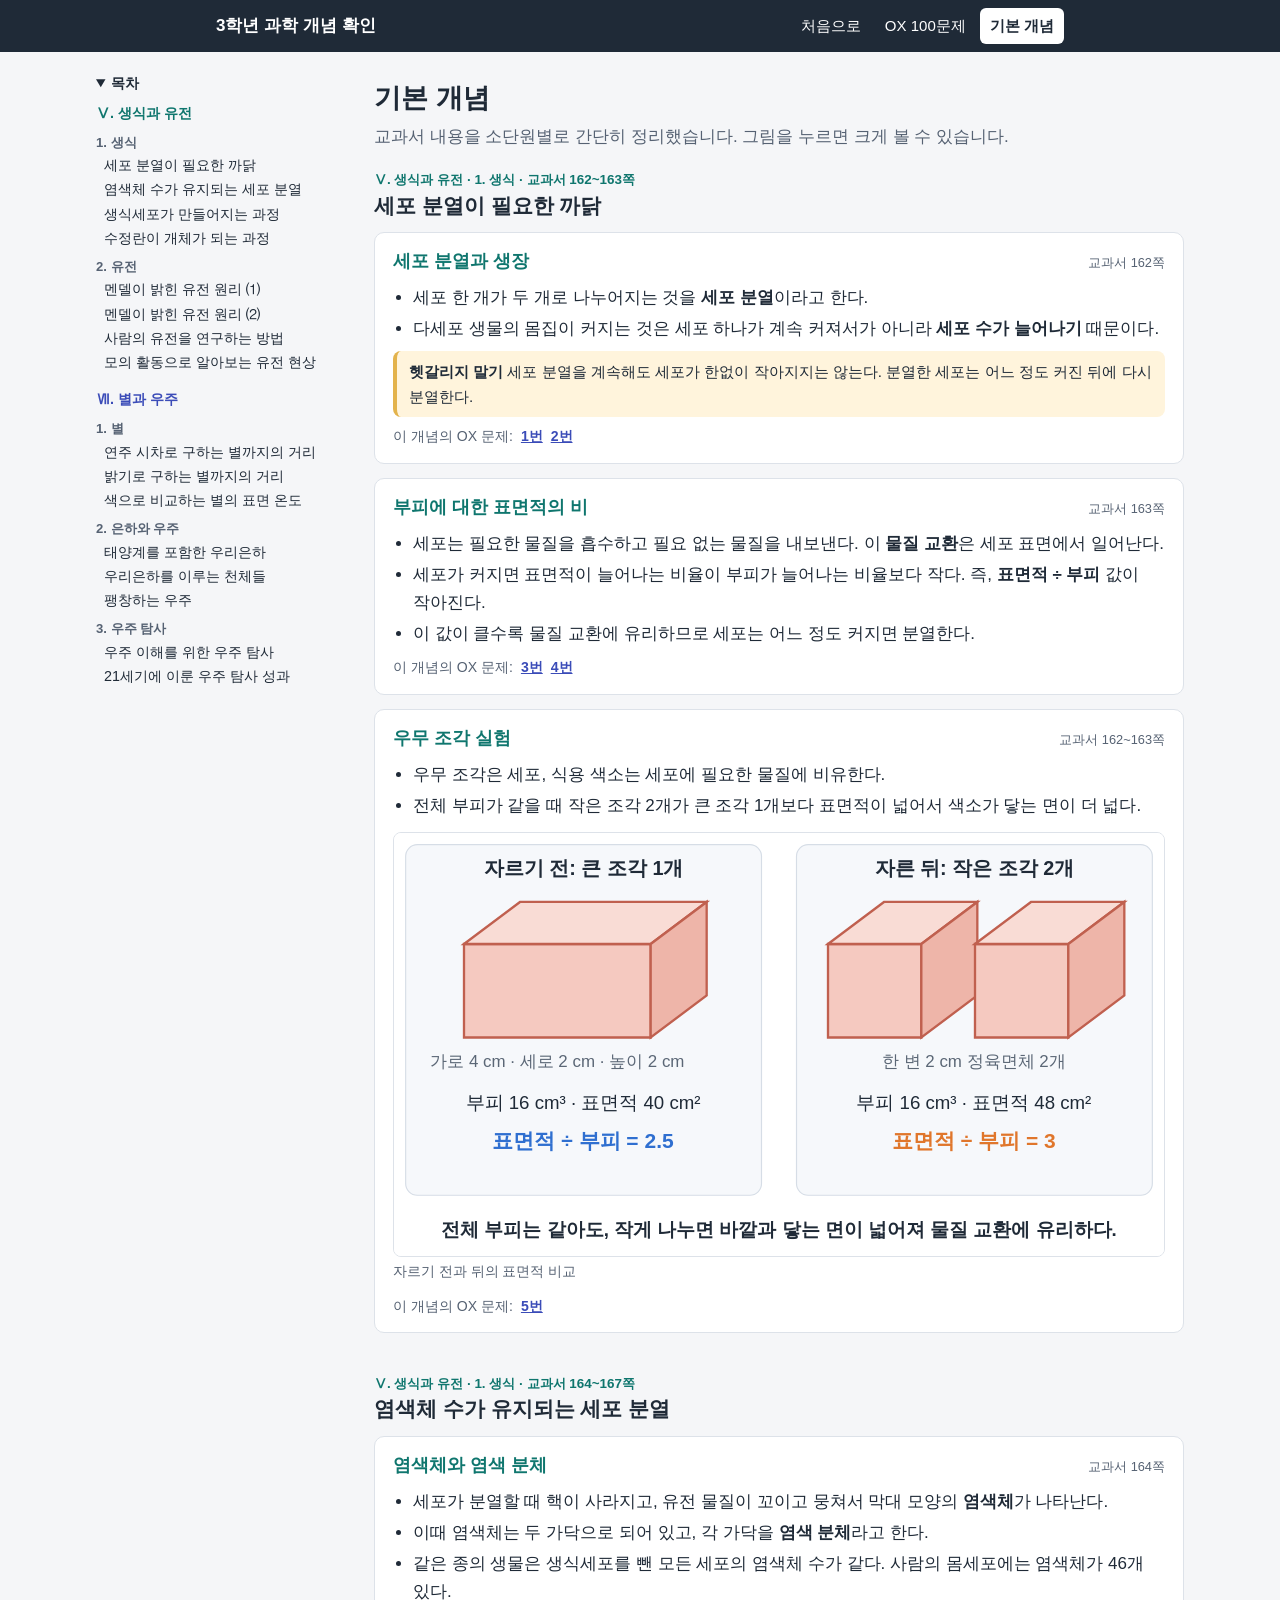
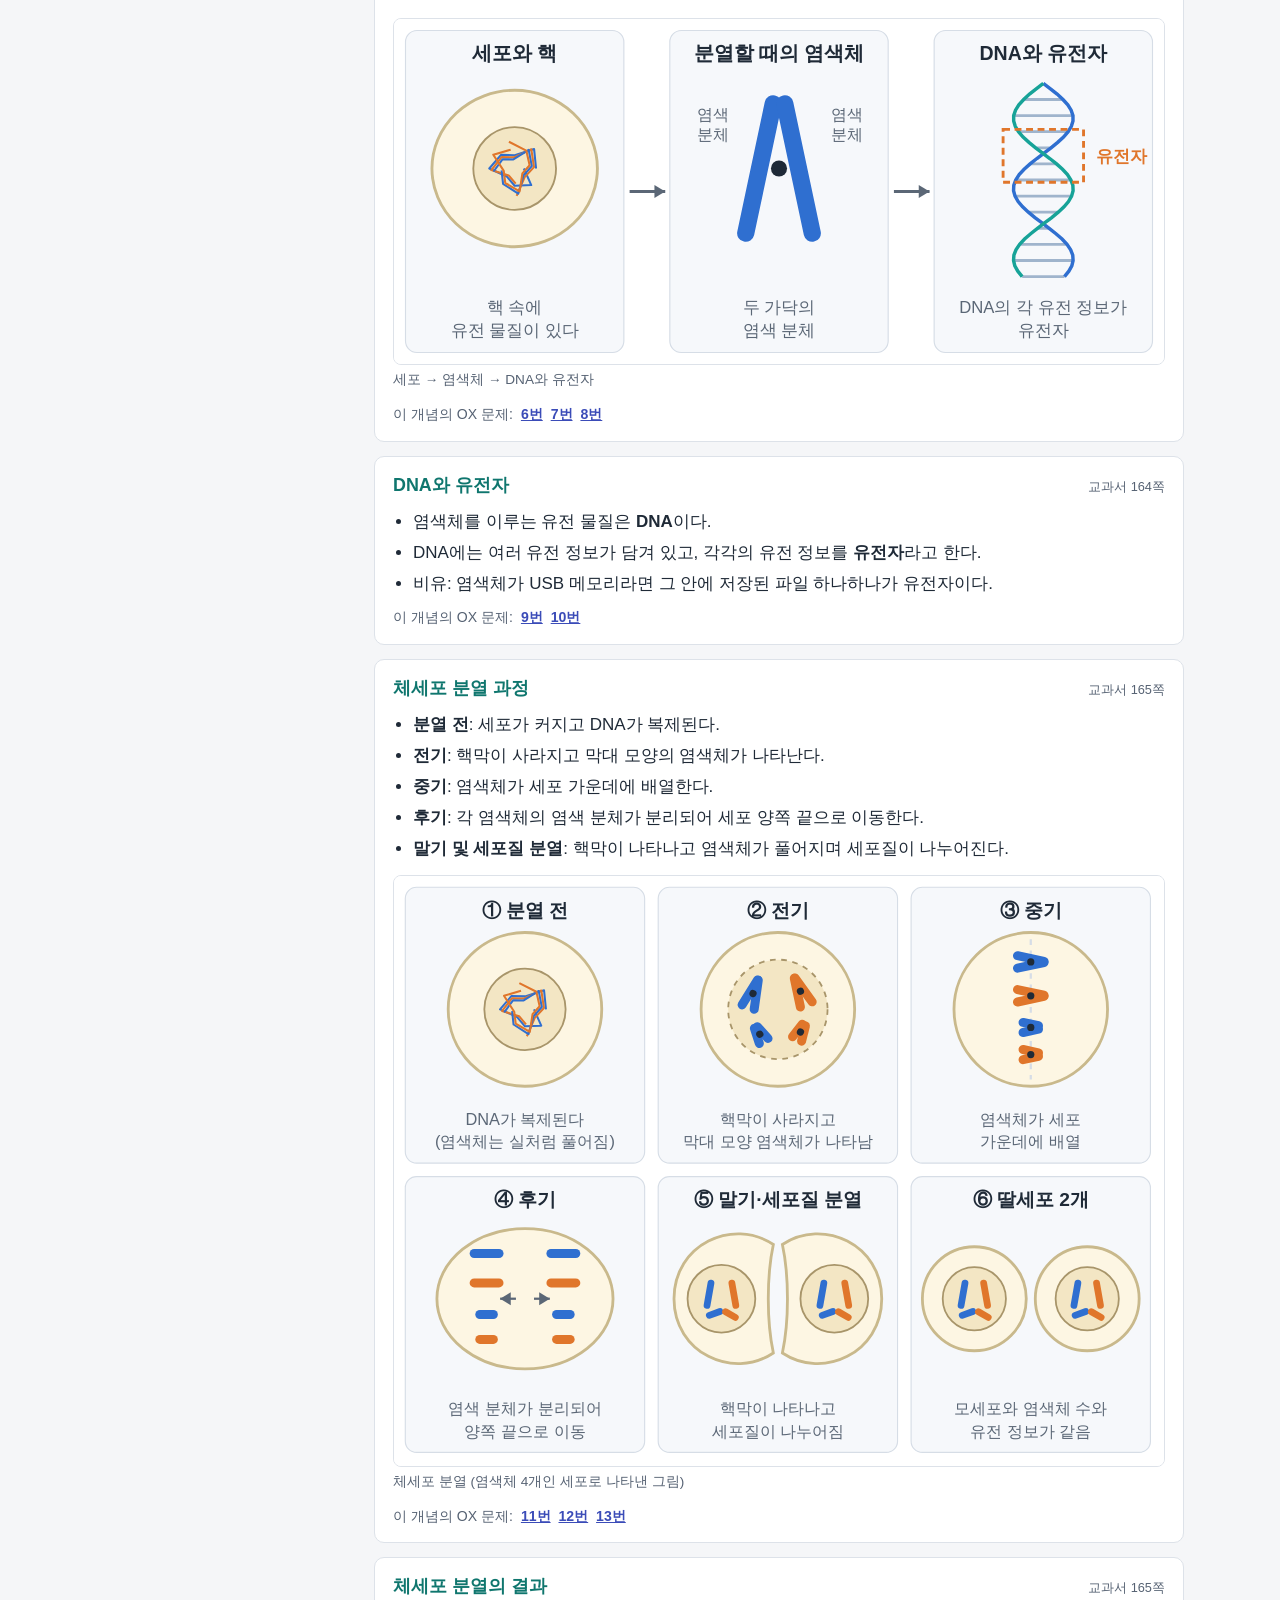
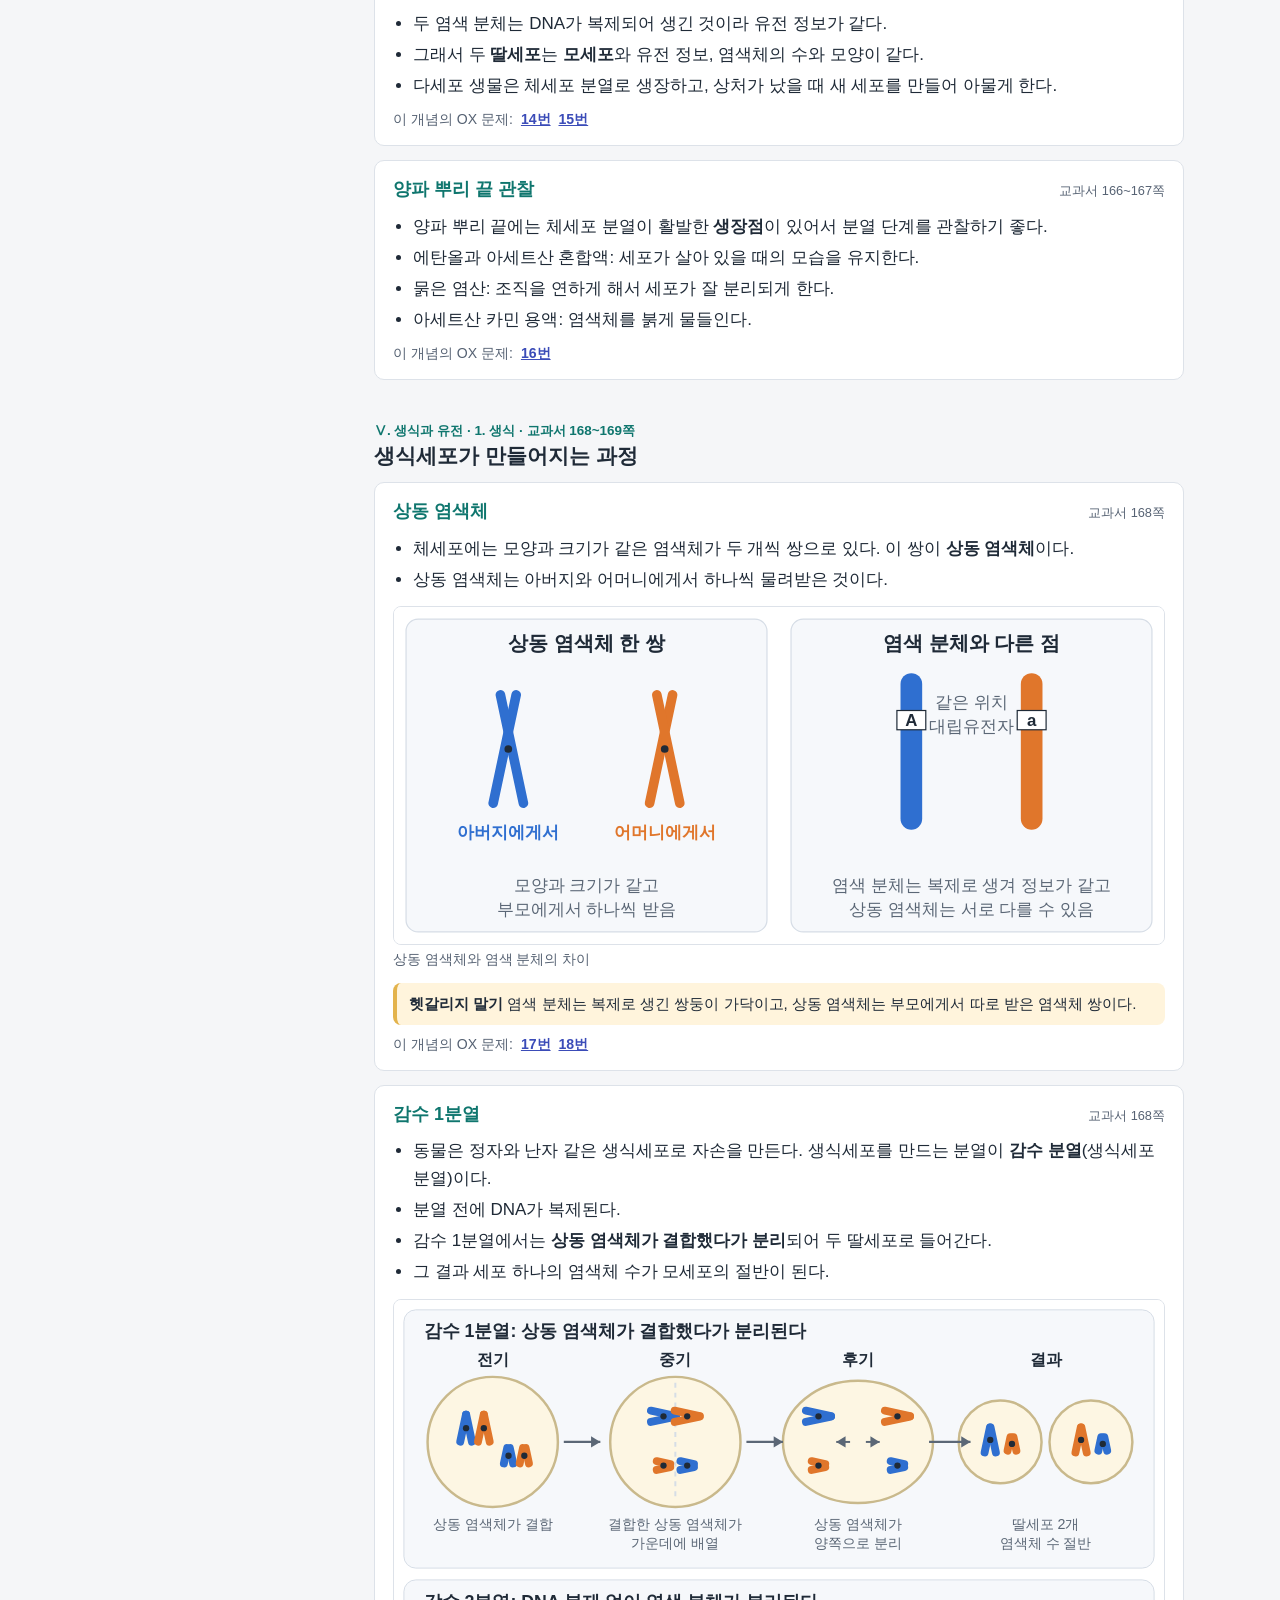
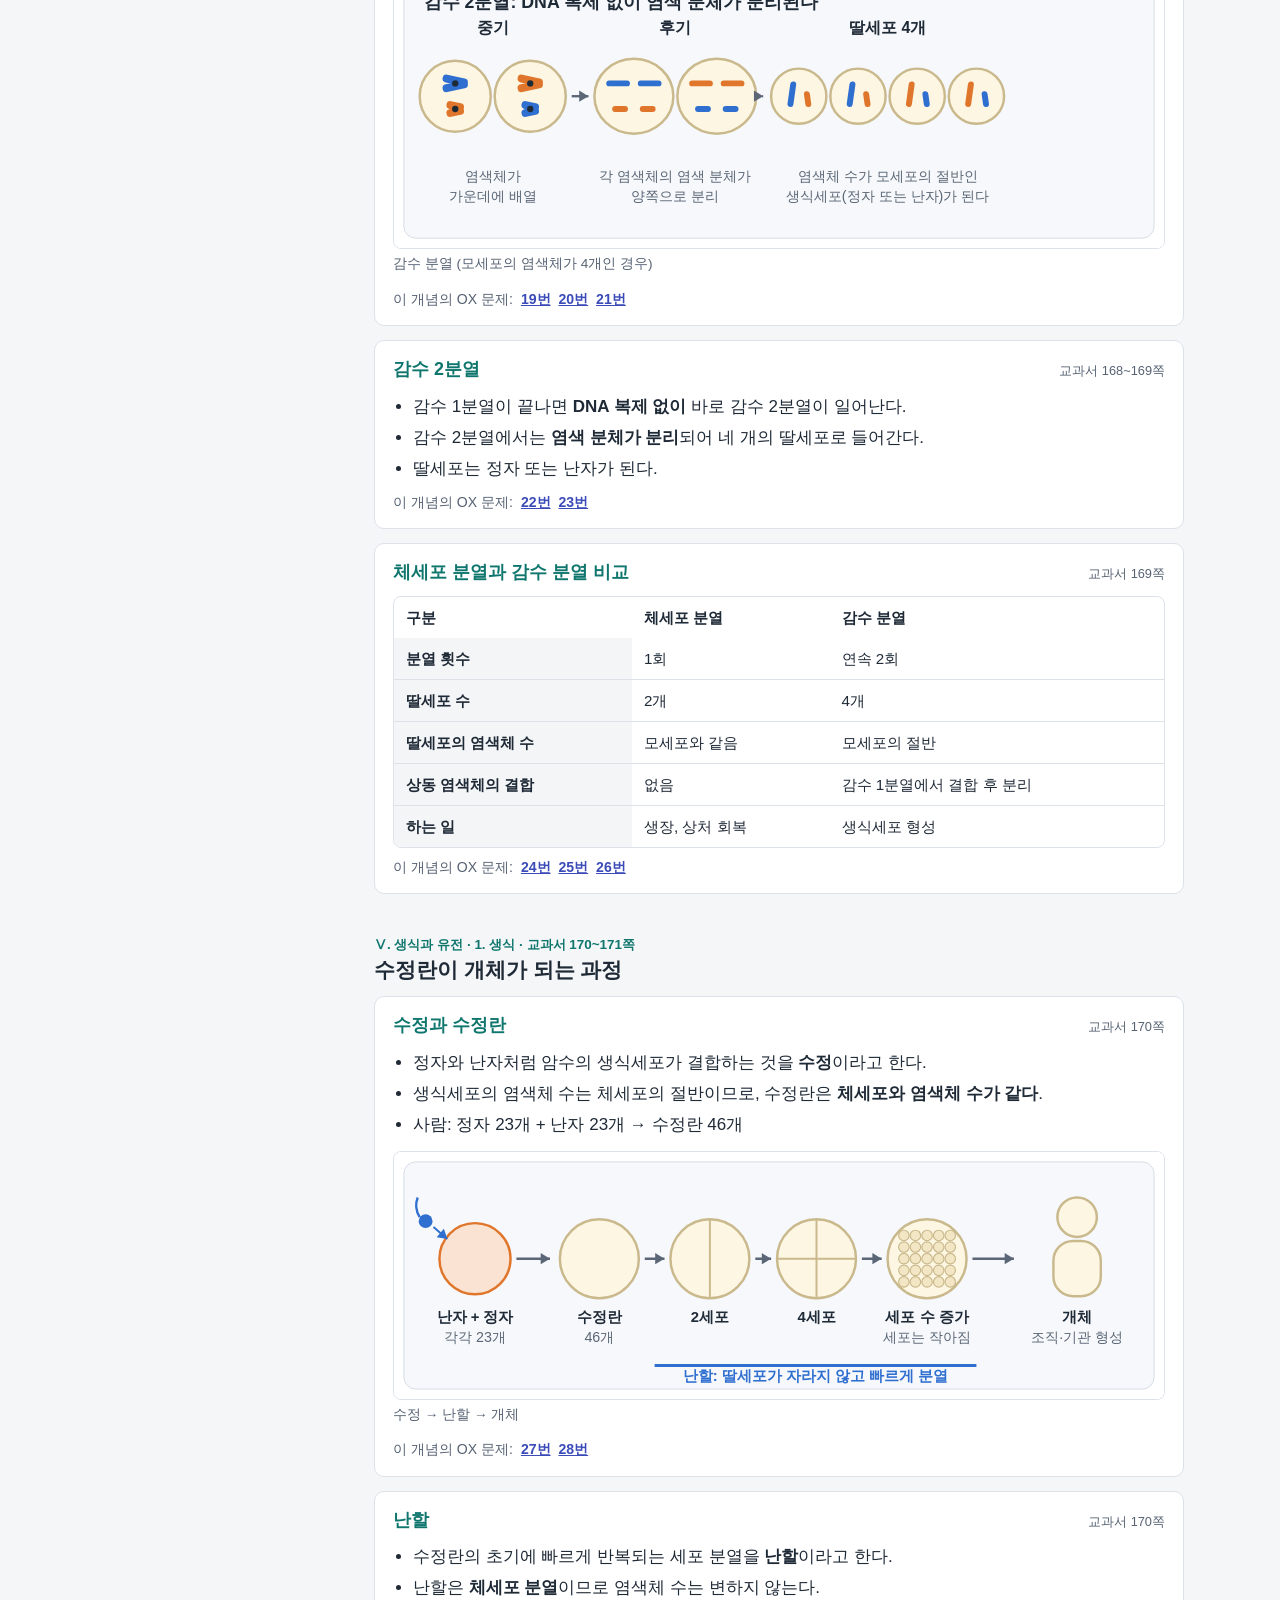
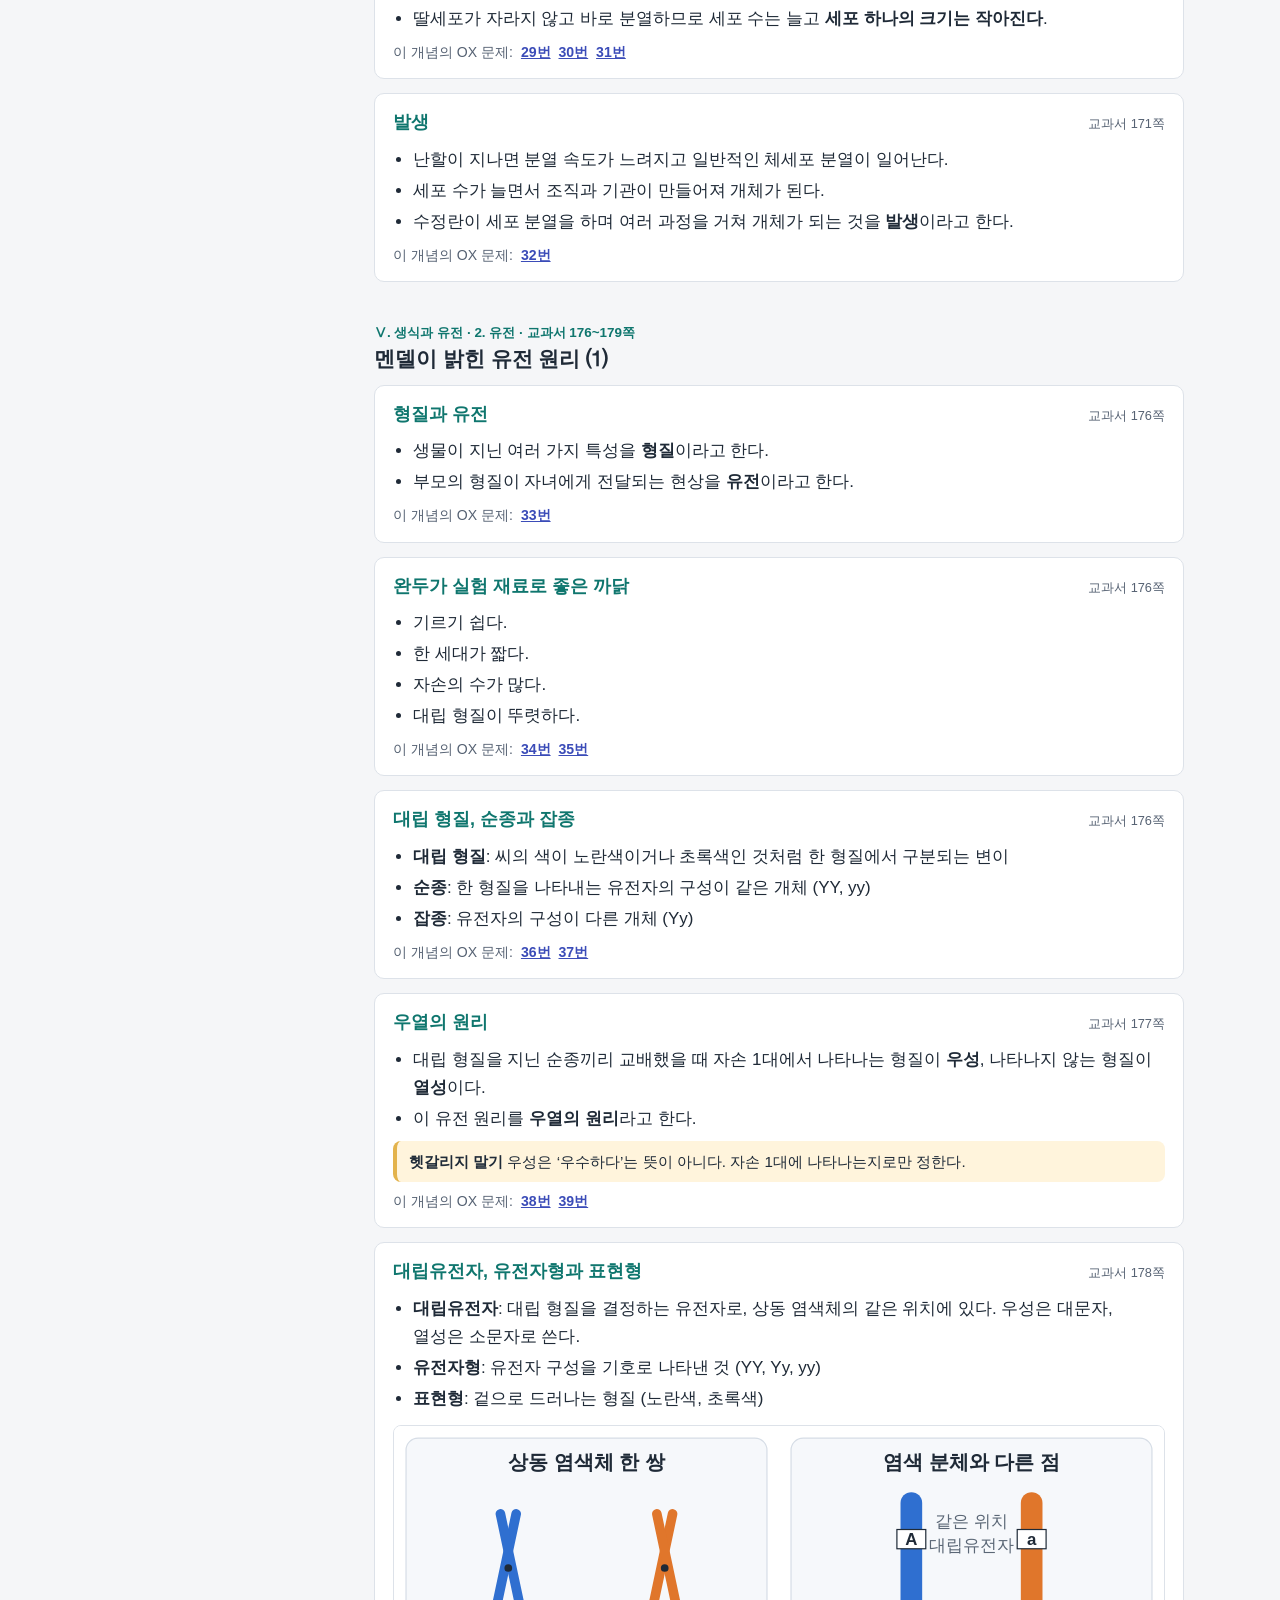
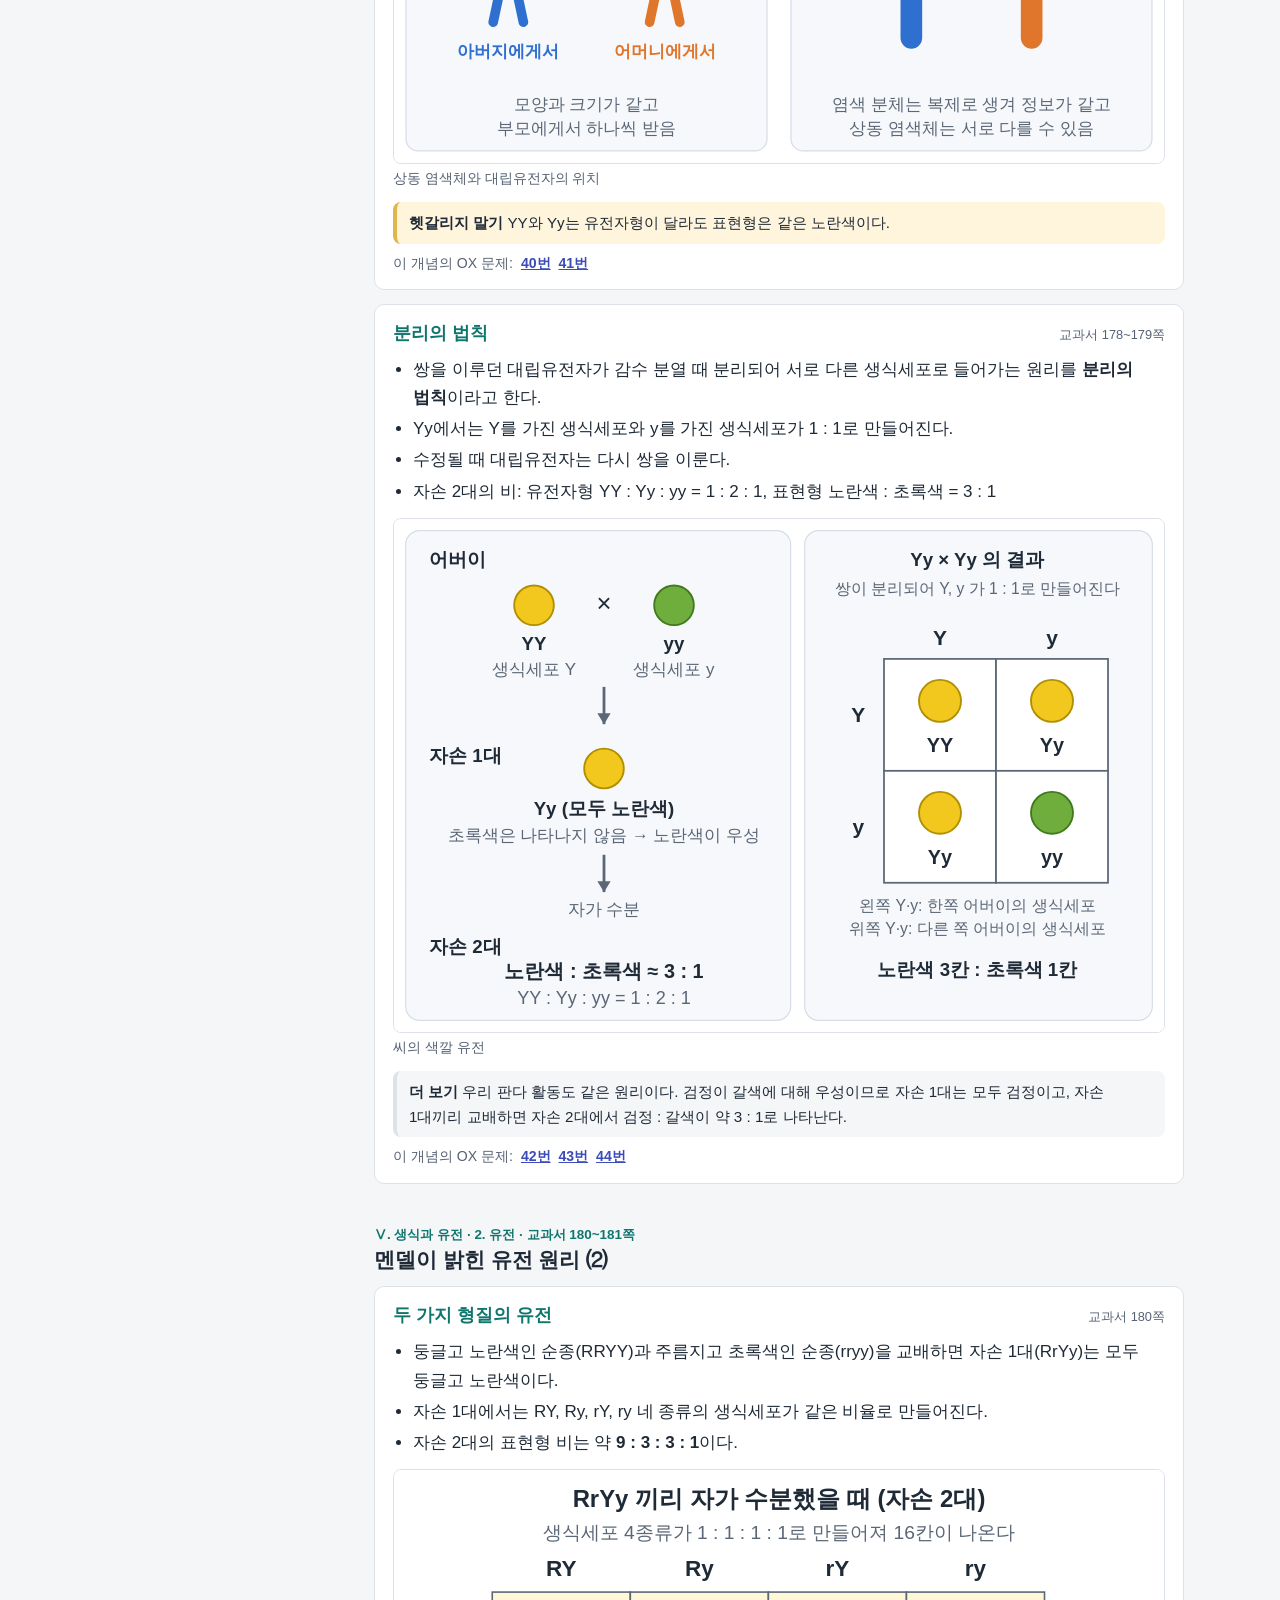
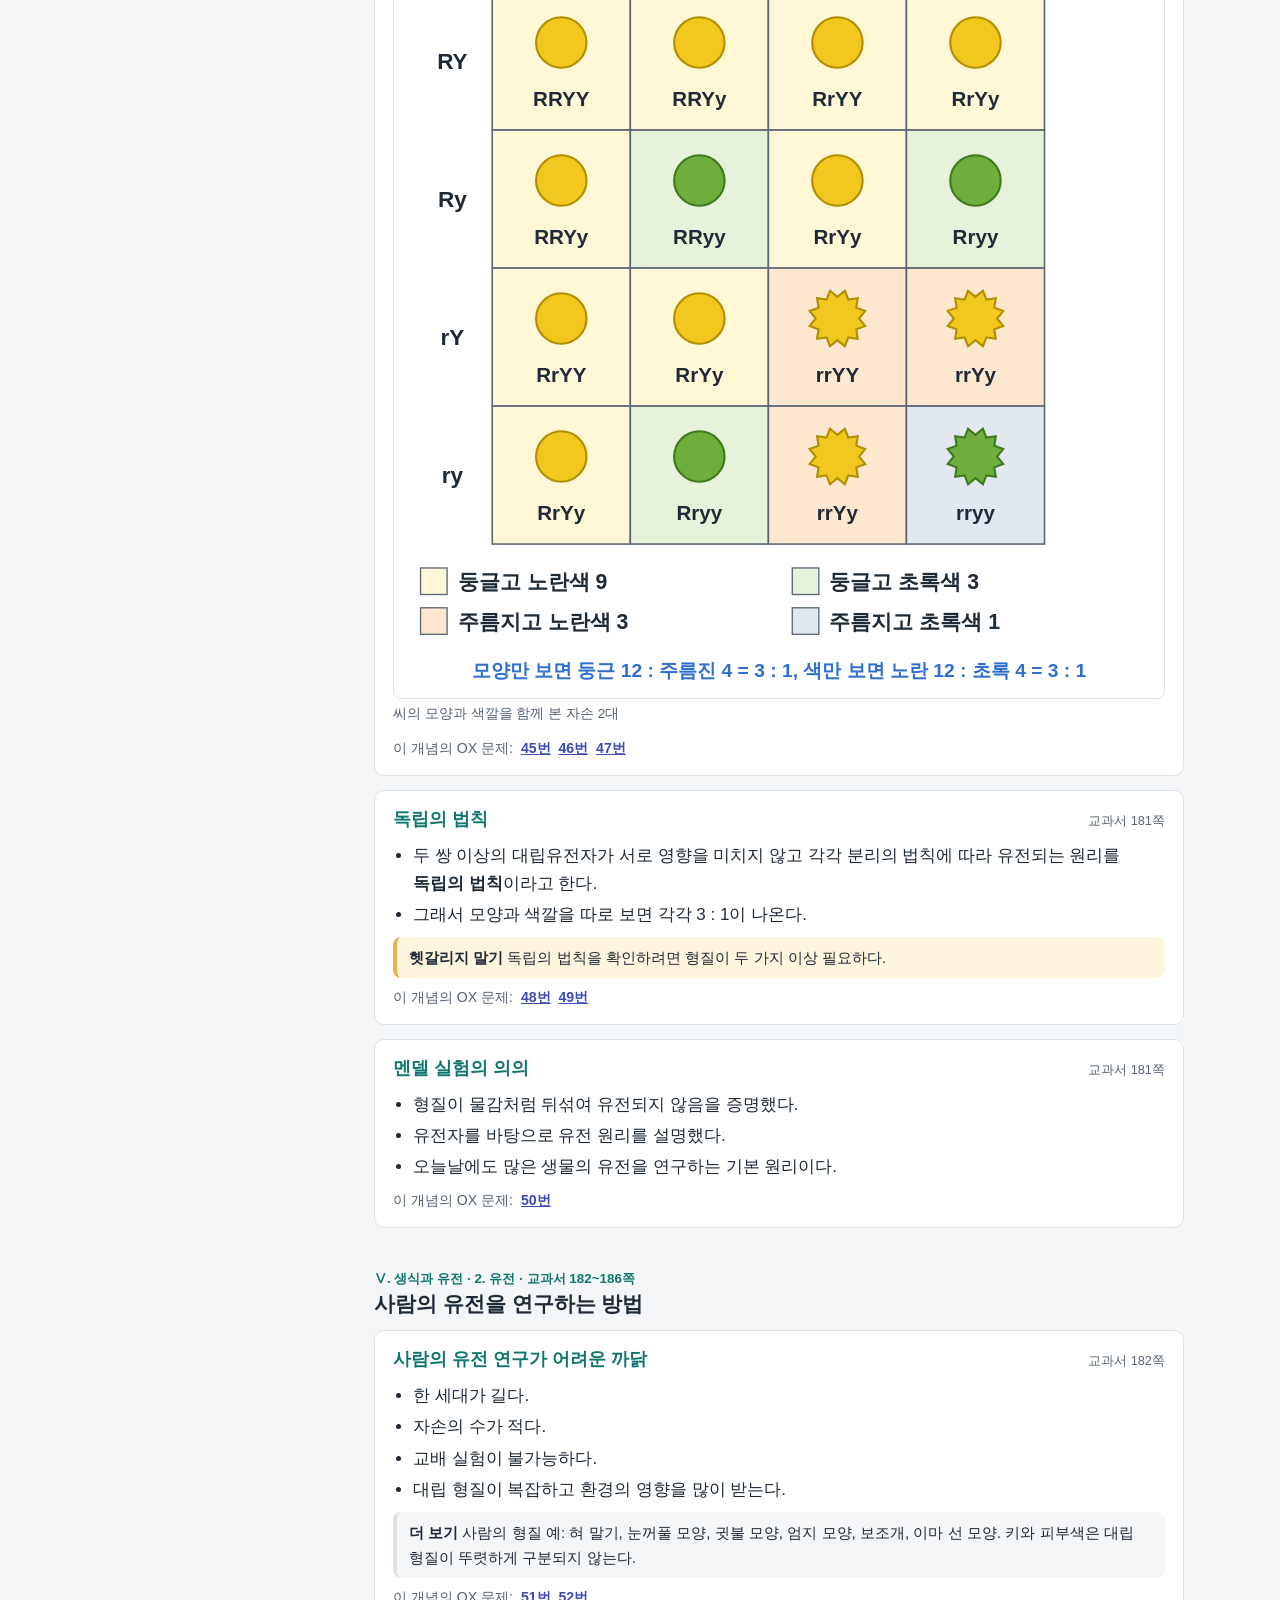
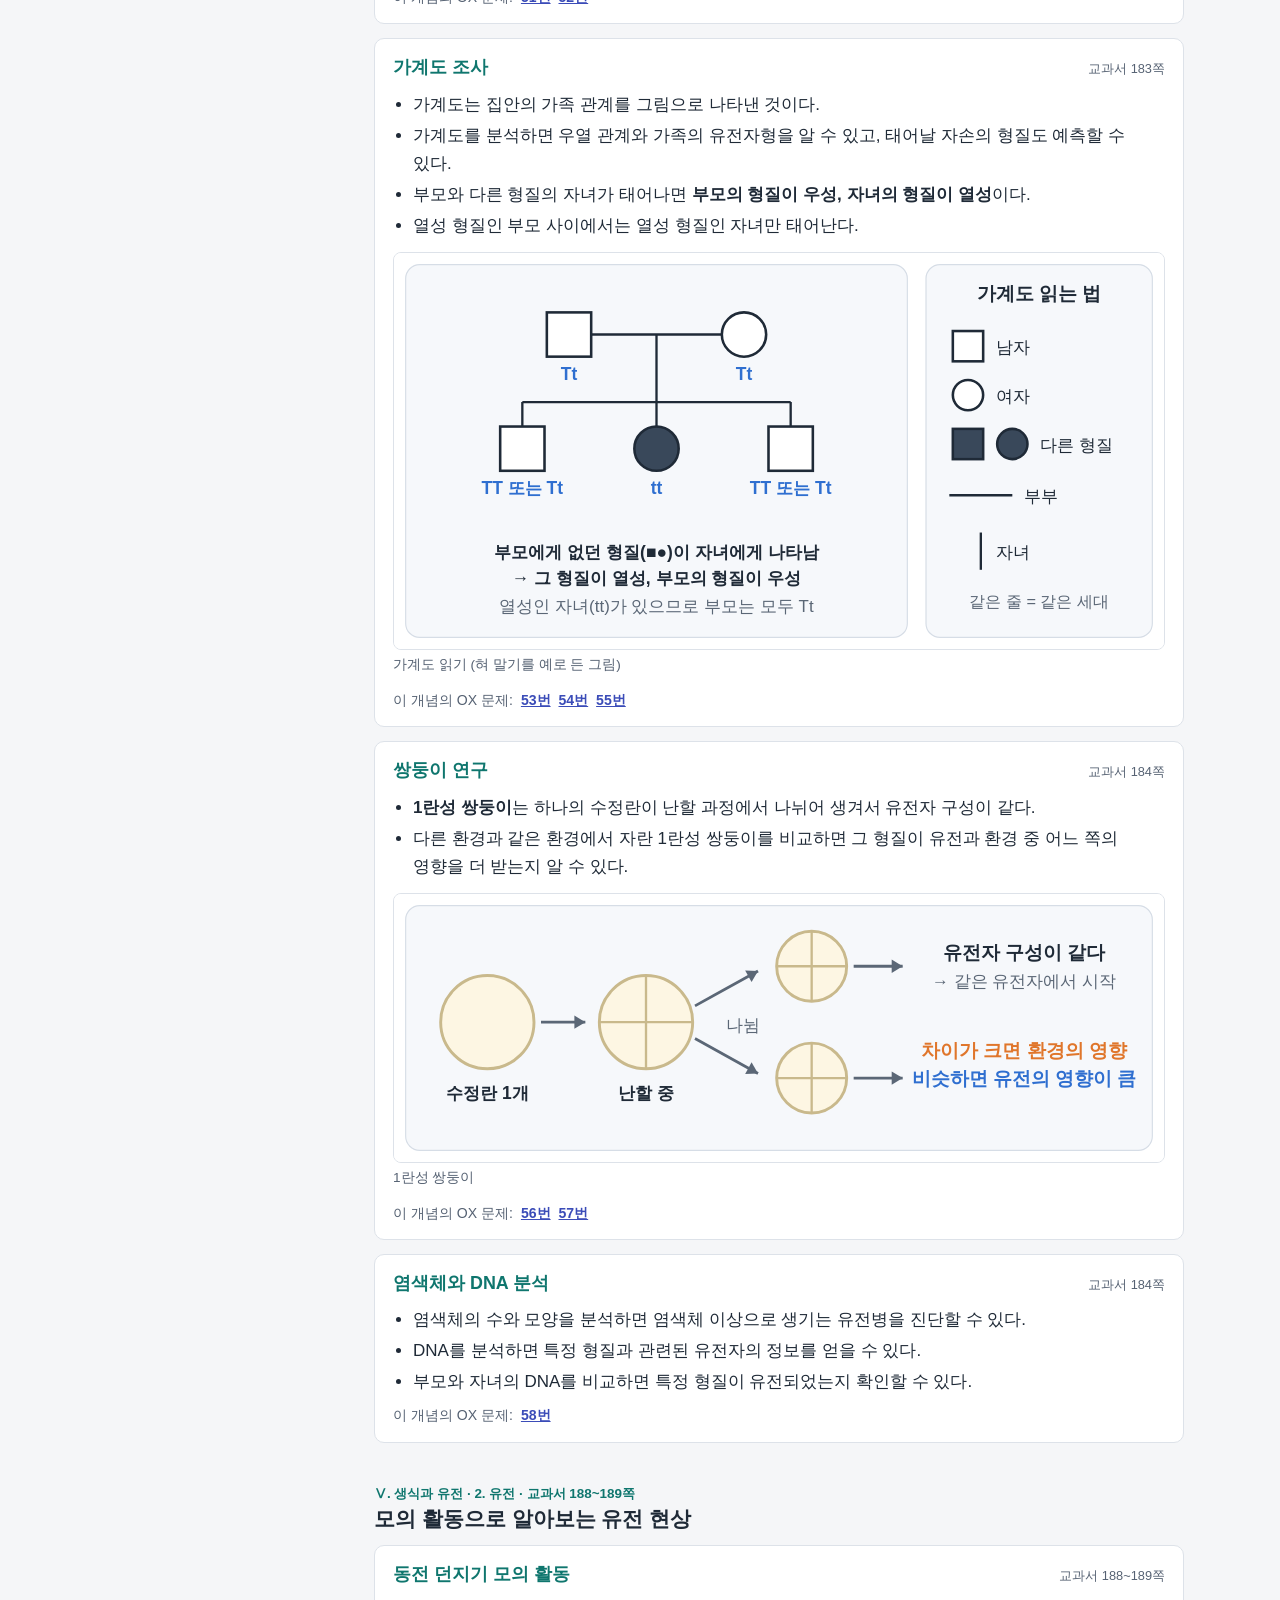
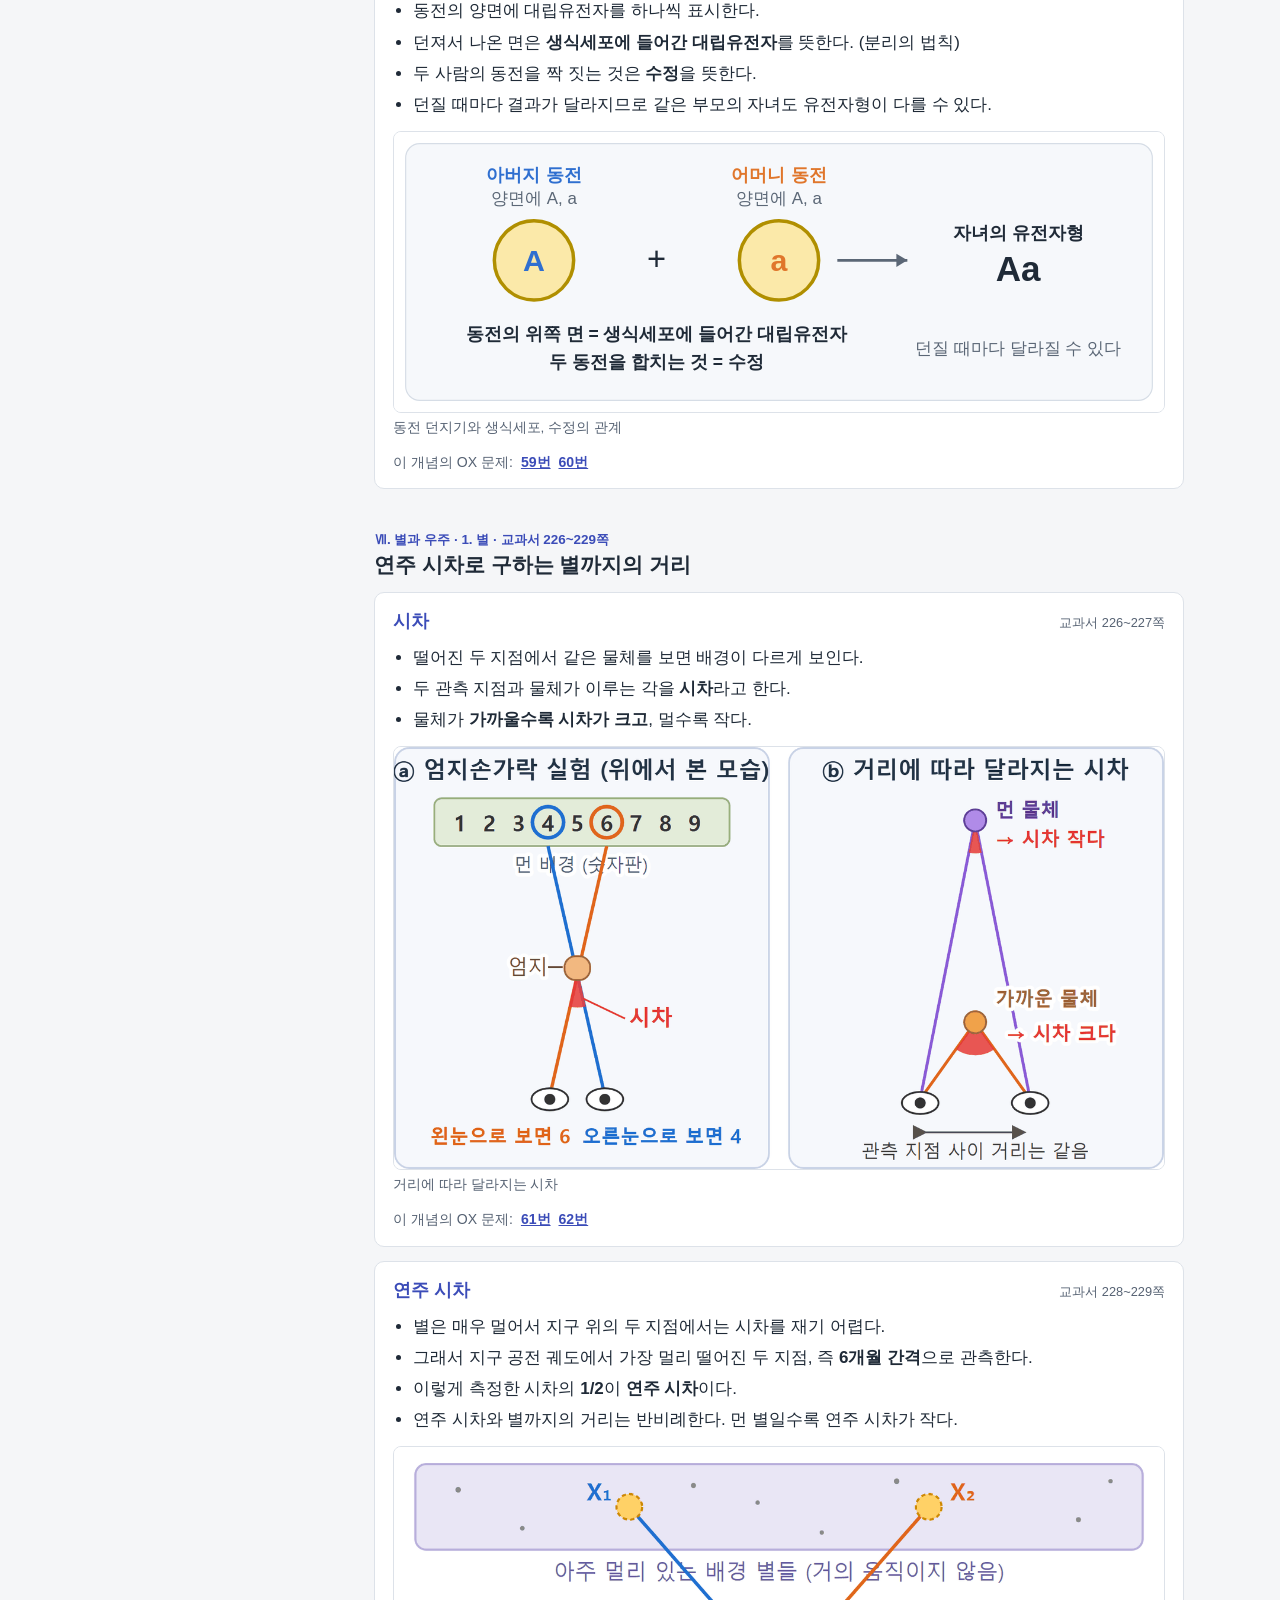
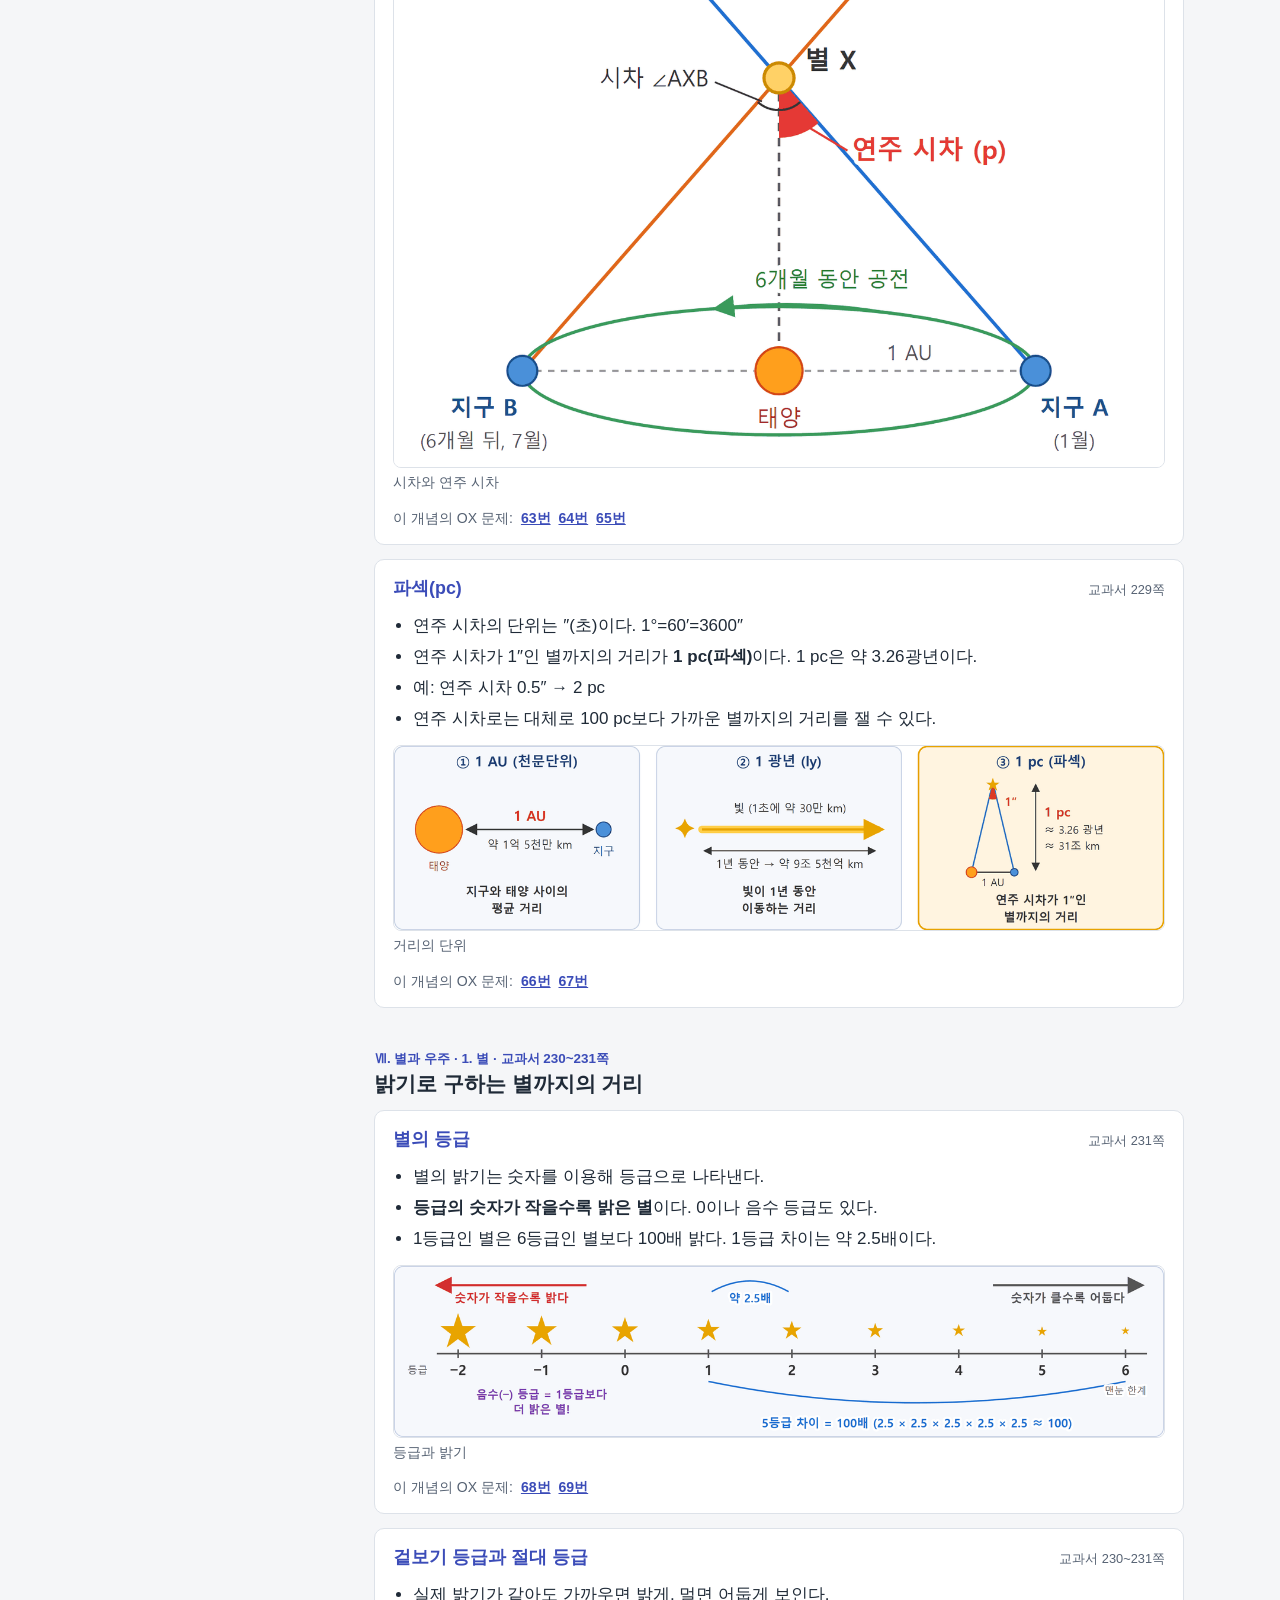
==== concepts.html @ 4e5c3018 "오늘 방문자 수 표시 Co-Authored-By: Claude Opus 5.5 <noreply@anthropic.com>" ====
<!doctype html>
<html lang="ko">
<head>
<meta charset="utf-8">
<meta name="viewport" content="width=device-width, initial-scale=1">
<title>기본 개념</title>
<meta name="description" content="생식과 유전, 별과 우주 교과서 기본 개념 정리">
<link rel="stylesheet" href="style.css?v=5">
</head>
<body class="kpage">
<div class="stick" id="stick"><header class="top"><div class="wrap topin"><a class="brand" href="index.html">3학년 과학 개념 확인</a><span class="online" id="online" hidden><i aria-hidden="true"></i><span class="oltxt"><span>지금 <b id="onlineN">0</b>명<span class="olt"> 사용 중</span></span><span id="today" hidden>오늘 <b id="todayN">0</b>명<span class="olt"> 방문</span></span></span></span><nav><a href="index.html">처음으로</a><a href="ox.html">OX 100문제</a><a href="concepts.html" aria-current=page>기본 개념</a></nav></div></header></div>
<div class="wrap klayout">
<aside class="toc"><details open><summary>목차</summary><div class="tg gen"><b>Ⅴ. 생식과 유전</b><p class="tm">1. 생식</p><a href="#ku01">세포 분열이 필요한 까닭</a><a href="#ku02">염색체 수가 유지되는 세포 분열</a><a href="#ku03">생식세포가 만들어지는 과정</a><a href="#ku04">수정란이 개체가 되는 과정</a><p class="tm">2. 유전</p><a href="#ku05">멘델이 밝힌 유전 원리 ⑴</a><a href="#ku06">멘델이 밝힌 유전 원리 ⑵</a><a href="#ku07">사람의 유전을 연구하는 방법</a><a href="#ku08">모의 활동으로 알아보는 유전 현상</a></div><div class="tg star"><b>Ⅶ. 별과 우주</b><p class="tm">1. 별</p><a href="#ku09">연주 시차로 구하는 별까지의 거리</a><a href="#ku10">밝기로 구하는 별까지의 거리</a><a href="#ku11">색으로 비교하는 별의 표면 온도</a><p class="tm">2. 은하와 우주</p><a href="#ku12">태양계를 포함한 우리은하</a><a href="#ku13">우리은하를 이루는 천체들</a><a href="#ku14">팽창하는 우주</a><p class="tm">3. 우주 탐사</p><a href="#ku15">우주 이해를 위한 우주 탐사</a><a href="#ku16">21세기에 이룬 우주 탐사 성과</a></div></details></aside>
<main>
<h1>기본 개념</h1>
<p class="lead">교과서 내용을 소단원별로 간단히 정리했습니다. 그림을 누르면 크게 볼 수 있습니다.</p>
<section class="kunit gen" id="ku01"><p class="crumb">Ⅴ. 생식과 유전 · 1. 생식 · 교과서 162~163쪽</p><h2>세포 분열이 필요한 까닭</h2><article class="concept" id="c101"><h3>세포 분열과 생장<span class="pg">교과서 162쪽</span></h3><ul><li>세포 한 개가 두 개로 나누어지는 것을 <b>세포 분열</b>이라고 한다.</li><li>다세포 생물의 몸집이 커지는 것은 세포 하나가 계속 커져서가 아니라 <b>세포 수가 늘어나기</b> 때문이다.</li></ul><p class="warn"><b>헷갈리지 말기</b> 세포 분열을 계속해도 세포가 한없이 작아지지는 않는다. 분열한 세포는 어느 정도 커진 뒤에 다시 분열한다.</p><p class="rel">이 개념의 OX 문제: <a href="ox.html#q001">1번</a> <a href="ox.html#q002">2번</a></p></article><article class="concept" id="c102"><h3>부피에 대한 표면적의 비<span class="pg">교과서 163쪽</span></h3><ul><li>세포는 필요한 물질을 흡수하고 필요 없는 물질을 내보낸다. 이 <b>물질 교환</b>은 세포 표면에서 일어난다.</li><li>세포가 커지면 표면적이 늘어나는 비율이 부피가 늘어나는 비율보다 작다. 즉, <b>표면적 ÷ 부피</b> 값이 작아진다.</li><li>이 값이 클수록 물질 교환에 유리하므로 세포는 어느 정도 커지면 분열한다.</li></ul><p class="rel">이 개념의 OX 문제: <a href="ox.html#q003">3번</a> <a href="ox.html#q004">4번</a></p></article><article class="concept" id="c103"><h3>우무 조각 실험<span class="pg">교과서 162~163쪽</span></h3><ul><li>우무 조각은 세포, 식용 색소는 세포에 필요한 물질에 비유한다.</li><li>전체 부피가 같을 때 작은 조각 2개가 큰 조각 1개보다 표면적이 넓어서 색소가 닿는 면이 더 넓다.</li></ul><div class="figs"><figure class=""><a href="img/g_agar.svg" target="_blank" rel="noopener" title="크게 보기"><img src="img/g_agar.svg" alt="큰 우무 조각과 작은 우무 조각의 부피와 표면적 비교" width="660" height="362" loading="lazy"></a><figcaption>자르기 전과 뒤의 표면적 비교</figcaption></figure></div><p class="rel">이 개념의 OX 문제: <a href="ox.html#q005">5번</a></p></article></section><section class="kunit gen" id="ku02"><p class="crumb">Ⅴ. 생식과 유전 · 1. 생식 · 교과서 164~167쪽</p><h2>염색체 수가 유지되는 세포 분열</h2><article class="concept" id="c201"><h3>염색체와 염색 분체<span class="pg">교과서 164쪽</span></h3><ul><li>세포가 분열할 때 핵이 사라지고, 유전 물질이 꼬이고 뭉쳐서 막대 모양의 <b>염색체</b>가 나타난다.</li><li>이때 염색체는 두 가닥으로 되어 있고, 각 가닥을 <b>염색 분체</b>라고 한다.</li><li>같은 종의 생물은 생식세포를 뺀 모든 세포의 염색체 수가 같다. 사람의 몸세포에는 염색체가 46개 있다.</li></ul><div class="figs"><figure class=""><a href="img/g_chromosome.svg" target="_blank" rel="noopener" title="크게 보기"><img src="img/g_chromosome.svg" alt="세포, 염색체, DNA와 유전자의 관계" width="670" height="300" loading="lazy"></a><figcaption>세포 → 염색체 → DNA와 유전자</figcaption></figure></div><p class="rel">이 개념의 OX 문제: <a href="ox.html#q006">6번</a> <a href="ox.html#q007">7번</a> <a href="ox.html#q008">8번</a></p></article><article class="concept" id="c202"><h3>DNA와 유전자<span class="pg">교과서 164쪽</span></h3><ul><li>염색체를 이루는 유전 물질은 <b>DNA</b>이다.</li><li>DNA에는 여러 유전 정보가 담겨 있고, 각각의 유전 정보를 <b>유전자</b>라고 한다.</li><li>비유: 염색체가 USB 메모리라면 그 안에 저장된 파일 하나하나가 유전자이다.</li></ul><p class="rel">이 개념의 OX 문제: <a href="ox.html#q009">9번</a> <a href="ox.html#q010">10번</a></p></article><article class="concept" id="c203"><h3>체세포 분열 과정<span class="pg">교과서 165쪽</span></h3><ul><li><b>분열 전</b>: 세포가 커지고 DNA가 복제된다.</li><li><b>전기</b>: 핵막이 사라지고 막대 모양의 염색체가 나타난다.</li><li><b>중기</b>: 염색체가 세포 가운데에 배열한다.</li><li><b>후기</b>: 각 염색체의 염색 분체가 분리되어 세포 양쪽 끝으로 이동한다.</li><li><b>말기 및 세포질 분열</b>: 핵막이 나타나고 염색체가 풀어지며 세포질이 나누어진다.</li></ul><div class="figs"><figure class=""><a href="img/g_mitosis.svg" target="_blank" rel="noopener" title="크게 보기"><img src="img/g_mitosis.svg" alt="체세포 분열의 여섯 단계" width="682" height="522" loading="lazy"></a><figcaption>체세포 분열 (염색체 4개인 세포로 나타낸 그림)</figcaption></figure></div><p class="rel">이 개념의 OX 문제: <a href="ox.html#q011">11번</a> <a href="ox.html#q012">12번</a> <a href="ox.html#q013">13번</a></p></article><article class="concept" id="c204"><h3>체세포 분열의 결과<span class="pg">교과서 165쪽</span></h3><ul><li>두 염색 분체는 DNA가 복제되어 생긴 것이라 유전 정보가 같다.</li><li>그래서 두 <b>딸세포</b>는 <b>모세포</b>와 유전 정보, 염색체의 수와 모양이 같다.</li><li>다세포 생물은 체세포 분열로 생장하고, 상처가 났을 때 새 세포를 만들어 아물게 한다.</li></ul><p class="rel">이 개념의 OX 문제: <a href="ox.html#q014">14번</a> <a href="ox.html#q015">15번</a></p></article><article class="concept" id="c205"><h3>양파 뿌리 끝 관찰<span class="pg">교과서 166~167쪽</span></h3><ul><li>양파 뿌리 끝에는 체세포 분열이 활발한 <b>생장점</b>이 있어서 분열 단계를 관찰하기 좋다.</li><li>에탄올과 아세트산 혼합액: 세포가 살아 있을 때의 모습을 유지한다.</li><li>묽은 염산: 조직을 연하게 해서 세포가 잘 분리되게 한다.</li><li>아세트산 카민 용액: 염색체를 붉게 물들인다.</li></ul><p class="rel">이 개념의 OX 문제: <a href="ox.html#q016">16번</a></p></article></section><section class="kunit gen" id="ku03"><p class="crumb">Ⅴ. 생식과 유전 · 1. 생식 · 교과서 168~169쪽</p><h2>생식세포가 만들어지는 과정</h2><article class="concept" id="c301"><h3>상동 염색체<span class="pg">교과서 168쪽</span></h3><ul><li>체세포에는 모양과 크기가 같은 염색체가 두 개씩 쌍으로 있다. 이 쌍이 <b>상동 염색체</b>이다.</li><li>상동 염색체는 아버지와 어머니에게서 하나씩 물려받은 것이다.</li></ul><div class="figs"><figure class=""><a href="img/g_homolog.svg" target="_blank" rel="noopener" title="크게 보기"><img src="img/g_homolog.svg" alt="상동 염색체 한 쌍과 같은 위치의 대립유전자" width="640" height="280" loading="lazy"></a><figcaption>상동 염색체와 염색 분체의 차이</figcaption></figure></div><p class="warn"><b>헷갈리지 말기</b> 염색 분체는 복제로 생긴 쌍둥이 가닥이고, 상동 염색체는 부모에게서 따로 받은 염색체 쌍이다.</p><p class="rel">이 개념의 OX 문제: <a href="ox.html#q017">17번</a> <a href="ox.html#q018">18번</a></p></article><article class="concept" id="c302"><h3>감수 1분열<span class="pg">교과서 168쪽</span></h3><ul><li>동물은 정자와 난자 같은 생식세포로 자손을 만든다. 생식세포를 만드는 분열이 <b>감수 분열</b>(생식세포 분열)이다.</li><li>분열 전에 DNA가 복제된다.</li><li>감수 1분열에서는 <b>상동 염색체가 결합했다가 분리</b>되어 두 딸세포로 들어간다.</li><li>그 결과 세포 하나의 염색체 수가 모세포의 절반이 된다.</li></ul><div class="figs"><figure class=""><a href="img/g_meiosis.svg" target="_blank" rel="noopener" title="크게 보기"><img src="img/g_meiosis.svg" alt="감수 1분열과 감수 2분열 과정" width="780" height="556" loading="lazy"></a><figcaption>감수 분열 (모세포의 염색체가 4개인 경우)</figcaption></figure></div><p class="rel">이 개념의 OX 문제: <a href="ox.html#q019">19번</a> <a href="ox.html#q020">20번</a> <a href="ox.html#q021">21번</a></p></article><article class="concept" id="c303"><h3>감수 2분열<span class="pg">교과서 168~169쪽</span></h3><ul><li>감수 1분열이 끝나면 <b>DNA 복제 없이</b> 바로 감수 2분열이 일어난다.</li><li>감수 2분열에서는 <b>염색 분체가 분리</b>되어 네 개의 딸세포로 들어간다.</li><li>딸세포는 정자 또는 난자가 된다.</li></ul><p class="rel">이 개념의 OX 문제: <a href="ox.html#q022">22번</a> <a href="ox.html#q023">23번</a></p></article><article class="concept" id="c304"><h3>체세포 분열과 감수 분열 비교<span class="pg">교과서 169쪽</span></h3><div class="tablewrap"><table class="cmp"><thead><tr><th scope="col">구분</th><th scope="col">체세포 분열</th><th scope="col">감수 분열</th></tr></thead><tbody><tr><th scope="row">분열 횟수</th><td>1회</td><td>연속 2회</td></tr><tr><th scope="row">딸세포 수</th><td>2개</td><td>4개</td></tr><tr><th scope="row">딸세포의 염색체 수</th><td>모세포와 같음</td><td>모세포의 절반</td></tr><tr><th scope="row">상동 염색체의 결합</th><td>없음</td><td>감수 1분열에서 결합 후 분리</td></tr><tr><th scope="row">하는 일</th><td>생장, 상처 회복</td><td>생식세포 형성</td></tr></tbody></table></div><p class="rel">이 개념의 OX 문제: <a href="ox.html#q024">24번</a> <a href="ox.html#q025">25번</a> <a href="ox.html#q026">26번</a></p></article></section><section class="kunit gen" id="ku04"><p class="crumb">Ⅴ. 생식과 유전 · 1. 생식 · 교과서 170~171쪽</p><h2>수정란이 개체가 되는 과정</h2><article class="concept" id="c401"><h3>수정과 수정란<span class="pg">교과서 170쪽</span></h3><ul><li>정자와 난자처럼 암수의 생식세포가 결합하는 것을 <b>수정</b>이라고 한다.</li><li>생식세포의 염색체 수는 체세포의 절반이므로, 수정란은 <b>체세포와 염색체 수가 같다</b>.</li><li>사람: 정자 23개 + 난자 23개 → 수정란 46개</li></ul><div class="figs"><figure class=""><a href="img/g_development.svg" target="_blank" rel="noopener" title="크게 보기"><img src="img/g_development.svg" alt="수정란이 난할을 거쳐 개체가 되는 과정" width="780" height="250" loading="lazy"></a><figcaption>수정 → 난할 → 개체</figcaption></figure></div><p class="rel">이 개념의 OX 문제: <a href="ox.html#q027">27번</a> <a href="ox.html#q028">28번</a></p></article><article class="concept" id="c402"><h3>난할<span class="pg">교과서 170쪽</span></h3><ul><li>수정란의 초기에 빠르게 반복되는 세포 분열을 <b>난할</b>이라고 한다.</li><li>난할은 <b>체세포 분열</b>이므로 염색체 수는 변하지 않는다.</li><li>딸세포가 자라지 않고 바로 분열하므로 세포 수는 늘고 <b>세포 하나의 크기는 작아진다</b>.</li></ul><p class="rel">이 개념의 OX 문제: <a href="ox.html#q029">29번</a> <a href="ox.html#q030">30번</a> <a href="ox.html#q031">31번</a></p></article><article class="concept" id="c403"><h3>발생<span class="pg">교과서 171쪽</span></h3><ul><li>난할이 지나면 분열 속도가 느려지고 일반적인 체세포 분열이 일어난다.</li><li>세포 수가 늘면서 조직과 기관이 만들어져 개체가 된다.</li><li>수정란이 세포 분열을 하며 여러 과정을 거쳐 개체가 되는 것을 <b>발생</b>이라고 한다.</li></ul><p class="rel">이 개념의 OX 문제: <a href="ox.html#q032">32번</a></p></article></section><section class="kunit gen" id="ku05"><p class="crumb">Ⅴ. 생식과 유전 · 2. 유전 · 교과서 176~179쪽</p><h2>멘델이 밝힌 유전 원리 ⑴</h2><article class="concept" id="g101"><h3>형질과 유전<span class="pg">교과서 176쪽</span></h3><ul><li>생물이 지닌 여러 가지 특성을 <b>형질</b>이라고 한다.</li><li>부모의 형질이 자녀에게 전달되는 현상을 <b>유전</b>이라고 한다.</li></ul><p class="rel">이 개념의 OX 문제: <a href="ox.html#q033">33번</a></p></article><article class="concept" id="g102"><h3>완두가 실험 재료로 좋은 까닭<span class="pg">교과서 176쪽</span></h3><ul><li>기르기 쉽다.</li><li>한 세대가 짧다.</li><li>자손의 수가 많다.</li><li>대립 형질이 뚜렷하다.</li></ul><p class="rel">이 개념의 OX 문제: <a href="ox.html#q034">34번</a> <a href="ox.html#q035">35번</a></p></article><article class="concept" id="g103"><h3>대립 형질, 순종과 잡종<span class="pg">교과서 176쪽</span></h3><ul><li><b>대립 형질</b>: 씨의 색이 노란색이거나 초록색인 것처럼 한 형질에서 구분되는 변이</li><li><b>순종</b>: 한 형질을 나타내는 유전자의 구성이 같은 개체 (YY, yy)</li><li><b>잡종</b>: 유전자의 구성이 다른 개체 (Yy)</li></ul><p class="rel">이 개념의 OX 문제: <a href="ox.html#q036">36번</a> <a href="ox.html#q037">37번</a></p></article><article class="concept" id="g104"><h3>우열의 원리<span class="pg">교과서 177쪽</span></h3><ul><li>대립 형질을 지닌 순종끼리 교배했을 때 자손 1대에서 나타나는 형질이 <b>우성</b>, 나타나지 않는 형질이 <b>열성</b>이다.</li><li>이 유전 원리를 <b>우열의 원리</b>라고 한다.</li></ul><p class="warn"><b>헷갈리지 말기</b> 우성은 ‘우수하다’는 뜻이 아니다. 자손 1대에 나타나는지로만 정한다.</p><p class="rel">이 개념의 OX 문제: <a href="ox.html#q038">38번</a> <a href="ox.html#q039">39번</a></p></article><article class="concept" id="g105"><h3>대립유전자, 유전자형과 표현형<span class="pg">교과서 178쪽</span></h3><ul><li><b>대립유전자</b>: 대립 형질을 결정하는 유전자로, 상동 염색체의 같은 위치에 있다. 우성은 대문자, 열성은 소문자로 쓴다.</li><li><b>유전자형</b>: 유전자 구성을 기호로 나타낸 것 (YY, Yy, yy)</li><li><b>표현형</b>: 겉으로 드러나는 형질 (노란색, 초록색)</li></ul><div class="figs"><figure class=""><a href="img/g_homolog.svg" target="_blank" rel="noopener" title="크게 보기"><img src="img/g_homolog.svg" alt="상동 염색체의 같은 위치에 있는 대립유전자" width="640" height="280" loading="lazy"></a><figcaption>상동 염색체와 대립유전자의 위치</figcaption></figure></div><p class="warn"><b>헷갈리지 말기</b> YY와 Yy는 유전자형이 달라도 표현형은 같은 노란색이다.</p><p class="rel">이 개념의 OX 문제: <a href="ox.html#q040">40번</a> <a href="ox.html#q041">41번</a></p></article><article class="concept" id="g106"><h3>분리의 법칙<span class="pg">교과서 178~179쪽</span></h3><ul><li>쌍을 이루던 대립유전자가 감수 분열 때 분리되어 서로 다른 생식세포로 들어가는 원리를 <b>분리의 법칙</b>이라고 한다.</li><li>Yy에서는 Y를 가진 생식세포와 y를 가진 생식세포가 1 : 1로 만들어진다.</li><li>수정될 때 대립유전자는 다시 쌍을 이룬다.</li><li>자손 2대의 비: 유전자형 YY : Yy : yy = 1 : 2 : 1, 표현형 노란색 : 초록색 = 3 : 1</li></ul><div class="figs"><figure class=""><a href="img/g_monohybrid.svg" target="_blank" rel="noopener" title="크게 보기"><img src="img/g_monohybrid.svg" alt="한 가지 형질의 교배와 자손 2대의 비" width="660" height="440" loading="lazy"></a><figcaption>씨의 색깔 유전</figcaption></figure></div><p class="note"><b>더 보기</b> 우리 판다 활동도 같은 원리이다. 검정이 갈색에 대해 우성이므로 자손 1대는 모두 검정이고, 자손 1대끼리 교배하면 자손 2대에서 검정 : 갈색이 약 3 : 1로 나타난다.</p><p class="rel">이 개념의 OX 문제: <a href="ox.html#q042">42번</a> <a href="ox.html#q043">43번</a> <a href="ox.html#q044">44번</a></p></article></section><section class="kunit gen" id="ku06"><p class="crumb">Ⅴ. 생식과 유전 · 2. 유전 · 교과서 180~181쪽</p><h2>멘델이 밝힌 유전 원리 ⑵</h2><article class="concept" id="g201"><h3>두 가지 형질의 유전<span class="pg">교과서 180쪽</span></h3><ul><li>둥글고 노란색인 순종(RRYY)과 주름지고 초록색인 순종(rryy)을 교배하면 자손 1대(RrYy)는 모두 둥글고 노란색이다.</li><li>자손 1대에서는 RY, Ry, rY, ry 네 종류의 생식세포가 같은 비율로 만들어진다.</li><li>자손 2대의 표현형 비는 약 <b>9 : 3 : 3 : 1</b>이다.</li></ul><div class="figs"><figure class=""><a href="img/g_dihybrid.svg" target="_blank" rel="noopener" title="크게 보기"><img src="img/g_dihybrid.svg" alt="두 가지 형질의 자손 2대를 나타낸 16칸 표" width="580" height="624" loading="lazy"></a><figcaption>씨의 모양과 색깔을 함께 본 자손 2대</figcaption></figure></div><p class="rel">이 개념의 OX 문제: <a href="ox.html#q045">45번</a> <a href="ox.html#q046">46번</a> <a href="ox.html#q047">47번</a></p></article><article class="concept" id="g202"><h3>독립의 법칙<span class="pg">교과서 181쪽</span></h3><ul><li>두 쌍 이상의 대립유전자가 서로 영향을 미치지 않고 각각 분리의 법칙에 따라 유전되는 원리를 <b>독립의 법칙</b>이라고 한다.</li><li>그래서 모양과 색깔을 따로 보면 각각 3 : 1이 나온다.</li></ul><p class="warn"><b>헷갈리지 말기</b> 독립의 법칙을 확인하려면 형질이 두 가지 이상 필요하다.</p><p class="rel">이 개념의 OX 문제: <a href="ox.html#q048">48번</a> <a href="ox.html#q049">49번</a></p></article><article class="concept" id="g203"><h3>멘델 실험의 의의<span class="pg">교과서 181쪽</span></h3><ul><li>형질이 물감처럼 뒤섞여 유전되지 않음을 증명했다.</li><li>유전자를 바탕으로 유전 원리를 설명했다.</li><li>오늘날에도 많은 생물의 유전을 연구하는 기본 원리이다.</li></ul><p class="rel">이 개념의 OX 문제: <a href="ox.html#q050">50번</a></p></article></section><section class="kunit gen" id="ku07"><p class="crumb">Ⅴ. 생식과 유전 · 2. 유전 · 교과서 182~186쪽</p><h2>사람의 유전을 연구하는 방법</h2><article class="concept" id="g301"><h3>사람의 유전 연구가 어려운 까닭<span class="pg">교과서 182쪽</span></h3><ul><li>한 세대가 길다.</li><li>자손의 수가 적다.</li><li>교배 실험이 불가능하다.</li><li>대립 형질이 복잡하고 환경의 영향을 많이 받는다.</li></ul><p class="note"><b>더 보기</b> 사람의 형질 예: 혀 말기, 눈꺼풀 모양, 귓불 모양, 엄지 모양, 보조개, 이마 선 모양. 키와 피부색은 대립 형질이 뚜렷하게 구분되지 않는다.</p><p class="rel">이 개념의 OX 문제: <a href="ox.html#q051">51번</a> <a href="ox.html#q052">52번</a></p></article><article class="concept" id="g302"><h3>가계도 조사<span class="pg">교과서 183쪽</span></h3><ul><li>가계도는 집안의 가족 관계를 그림으로 나타낸 것이다.</li><li>가계도를 분석하면 우열 관계와 가족의 유전자형을 알 수 있고, 태어날 자손의 형질도 예측할 수 있다.</li><li>부모와 다른 형질의 자녀가 태어나면 <b>부모의 형질이 우성, 자녀의 형질이 열성</b>이다.</li><li>열성 형질인 부모 사이에서는 열성 형질인 자녀만 태어난다.</li></ul><div class="figs"><figure class=""><a href="img/g_pedigree.svg" target="_blank" rel="noopener" title="크게 보기"><img src="img/g_pedigree.svg" alt="혀 말기를 예로 든 가계도와 읽는 법" width="660" height="340" loading="lazy"></a><figcaption>가계도 읽기 (혀 말기를 예로 든 그림)</figcaption></figure></div><p class="rel">이 개념의 OX 문제: <a href="ox.html#q053">53번</a> <a href="ox.html#q054">54번</a> <a href="ox.html#q055">55번</a></p></article><article class="concept" id="g303"><h3>쌍둥이 연구<span class="pg">교과서 184쪽</span></h3><ul><li><b>1란성 쌍둥이</b>는 하나의 수정란이 난할 과정에서 나뉘어 생겨서 유전자 구성이 같다.</li><li>다른 환경과 같은 환경에서 자란 1란성 쌍둥이를 비교하면 그 형질이 유전과 환경 중 어느 쪽의 영향을 더 받는지 알 수 있다.</li></ul><div class="figs"><figure class=""><a href="img/g_twin.svg" target="_blank" rel="noopener" title="크게 보기"><img src="img/g_twin.svg" alt="하나의 수정란에서 1란성 쌍둥이가 생기는 과정" width="660" height="230" loading="lazy"></a><figcaption>1란성 쌍둥이</figcaption></figure></div><p class="rel">이 개념의 OX 문제: <a href="ox.html#q056">56번</a> <a href="ox.html#q057">57번</a></p></article><article class="concept" id="g304"><h3>염색체와 DNA 분석<span class="pg">교과서 184쪽</span></h3><ul><li>염색체의 수와 모양을 분석하면 염색체 이상으로 생기는 유전병을 진단할 수 있다.</li><li>DNA를 분석하면 특정 형질과 관련된 유전자의 정보를 얻을 수 있다.</li><li>부모와 자녀의 DNA를 비교하면 특정 형질이 유전되었는지 확인할 수 있다.</li></ul><p class="rel">이 개념의 OX 문제: <a href="ox.html#q058">58번</a></p></article></section><section class="kunit gen" id="ku08"><p class="crumb">Ⅴ. 생식과 유전 · 2. 유전 · 교과서 188~189쪽</p><h2>모의 활동으로 알아보는 유전 현상</h2><article class="concept" id="g401"><h3>동전 던지기 모의 활동<span class="pg">교과서 188~189쪽</span></h3><ul><li>동전의 양면에 대립유전자를 하나씩 표시한다.</li><li>던져서 나온 면은 <b>생식세포에 들어간 대립유전자</b>를 뜻한다. (분리의 법칙)</li><li>두 사람의 동전을 짝 짓는 것은 <b>수정</b>을 뜻한다.</li><li>던질 때마다 결과가 달라지므로 같은 부모의 자녀도 유전자형이 다를 수 있다.</li></ul><div class="figs"><figure class=""><a href="img/g_coin.svg" target="_blank" rel="noopener" title="크게 보기"><img src="img/g_coin.svg" alt="두 동전으로 자녀의 유전자형을 정하는 활동" width="660" height="240" loading="lazy"></a><figcaption>동전 던지기와 생식세포, 수정의 관계</figcaption></figure></div><p class="rel">이 개념의 OX 문제: <a href="ox.html#q059">59번</a> <a href="ox.html#q060">60번</a></p></article></section><section class="kunit star" id="ku09"><p class="crumb">Ⅶ. 별과 우주 · 1. 별 · 교과서 226~229쪽</p><h2>연주 시차로 구하는 별까지의 거리</h2><article class="concept" id="a101"><h3>시차<span class="pg">교과서 226~227쪽</span></h3><ul><li>떨어진 두 지점에서 같은 물체를 보면 배경이 다르게 보인다.</li><li>두 관측 지점과 물체가 이루는 각을 <b>시차</b>라고 한다.</li><li>물체가 <b>가까울수록 시차가 크고</b>, 멀수록 작다.</li></ul><div class="figs"><figure class=""><a href="img/fig1.png" target="_blank" rel="noopener" title="크게 보기"><img src="img/fig1.png" alt="엄지손가락 실험으로 본 시차와 거리의 관계" width="1300" height="712" loading="lazy"></a><figcaption>거리에 따라 달라지는 시차</figcaption></figure></div><p class="rel">이 개념의 OX 문제: <a href="ox.html#q061">61번</a> <a href="ox.html#q062">62번</a></p></article><article class="concept" id="a102"><h3>연주 시차<span class="pg">교과서 228~229쪽</span></h3><ul><li>별은 매우 멀어서 지구 위의 두 지점에서는 시차를 재기 어렵다.</li><li>그래서 지구 공전 궤도에서 가장 멀리 떨어진 두 지점, 즉 <b>6개월 간격</b>으로 관측한다.</li><li>이렇게 측정한 시차의 <b>1/2</b>이 <b>연주 시차</b>이다.</li><li>연주 시차와 별까지의 거리는 반비례한다. 먼 별일수록 연주 시차가 작다.</li></ul><div class="figs"><figure class=""><a href="img/fig3.png" target="_blank" rel="noopener" title="크게 보기"><img src="img/fig3.png" alt="6개월 간격으로 관측한 별 X의 시차와 연주 시차" width="1300" height="1047" loading="lazy"></a><figcaption>시차와 연주 시차</figcaption></figure></div><p class="rel">이 개념의 OX 문제: <a href="ox.html#q063">63번</a> <a href="ox.html#q064">64번</a> <a href="ox.html#q065">65번</a></p></article><article class="concept" id="a103"><h3>파섹(pc)<span class="pg">교과서 229쪽</span></h3><ul><li>연주 시차의 단위는 ″(초)이다. 1°=60′=3600″</li><li>연주 시차가 1″인 별까지의 거리가 <b>1 pc(파섹)</b>이다. 1 pc은 약 3.26광년이다.</li><li>예: 연주 시차 0.5″ → 2 pc</li><li>연주 시차로는 대체로 100 pc보다 가까운 별까지의 거리를 잴 수 있다.</li></ul><div class="figs"><figure class=""><a href="img/fig4.png" target="_blank" rel="noopener" title="크게 보기"><img src="img/fig4.png" alt="1 AU, 1광년, 1 pc의 비교" width="1300" height="311" loading="lazy"></a><figcaption>거리의 단위</figcaption></figure></div><p class="rel">이 개념의 OX 문제: <a href="ox.html#q066">66번</a> <a href="ox.html#q067">67번</a></p></article></section><section class="kunit star" id="ku10"><p class="crumb">Ⅶ. 별과 우주 · 1. 별 · 교과서 230~231쪽</p><h2>밝기로 구하는 별까지의 거리</h2><article class="concept" id="a201"><h3>별의 등급<span class="pg">교과서 231쪽</span></h3><ul><li>별의 밝기는 숫자를 이용해 등급으로 나타낸다.</li><li><b>등급의 숫자가 작을수록 밝은 별</b>이다. 0이나 음수 등급도 있다.</li><li>1등급인 별은 6등급인 별보다 100배 밝다. 1등급 차이는 약 2.5배이다.</li></ul><div class="figs"><figure class=""><a href="img/fig8.png" target="_blank" rel="noopener" title="크게 보기"><img src="img/fig8.png" alt="등급과 밝기의 관계를 나타낸 수직선" width="1300" height="289" loading="lazy"></a><figcaption>등급과 밝기</figcaption></figure></div><p class="rel">이 개념의 OX 문제: <a href="ox.html#q068">68번</a> <a href="ox.html#q069">69번</a></p></article><article class="concept" id="a202"><h3>겉보기 등급과 절대 등급<span class="pg">교과서 230~231쪽</span></h3><ul><li>실제 밝기가 같아도 가까우면 밝게, 멀면 어둡게 보인다.</li><li><b>겉보기 등급</b>: 우리 눈에 보이는 밝기를 등급으로 나타낸 것</li><li><b>절대 등급</b>: 별이 모두 <b>10 pc</b>에 있다고 가정했을 때의 밝기를 등급으로 나타낸 것. 별의 실제 밝기를 비교할 때 쓴다.</li></ul><div class="figs"><figure class=""><a href="img/fig7.png" target="_blank" rel="noopener" title="크게 보기"><img src="img/fig7.png" alt="손전등의 거리에 따라 달라지는 밝기" width="1300" height="550" loading="lazy"></a><figcaption>거리와 밝기의 관계</figcaption></figure></div><p class="rel">이 개념의 OX 문제: <a href="ox.html#q070">70번</a> <a href="ox.html#q071">71번</a></p></article><article class="concept" id="a203"><h3>등급으로 거리 비교하기<span class="pg">교과서 231쪽</span></h3><ul><li>겉보기 등급 &lt; 절대 등급: 10 pc보다 가까운 별 (시리우스)</li><li>겉보기 등급 = 절대 등급: 10 pc에 있는 별</li><li>겉보기 등급 &gt; 절대 등급: 10 pc보다 먼 별 (베텔게우스)</li><li>(겉보기 등급 − 절대 등급) 값이 클수록 멀리 있는 별이다.</li></ul><div class="figs"><figure class=""><a href="img/fig9.png" target="_blank" rel="noopener" title="크게 보기"><img src="img/fig9.png" alt="10 pc을 기준으로 본 시리우스와 베텔게우스의 등급" width="1300" height="910" loading="lazy"></a><figcaption>별의 등급과 거리</figcaption></figure></div><p class="rel">이 개념의 OX 문제: <a href="ox.html#q072">72번</a> <a href="ox.html#q073">73번</a> <a href="ox.html#q074">74번</a></p></article></section><section class="kunit star" id="ku11"><p class="crumb">Ⅶ. 별과 우주 · 1. 별 · 교과서 232~233쪽</p><h2>색으로 비교하는 별의 표면 온도</h2><article class="concept" id="a301"><h3>별의 색과 표면 온도<span class="pg">교과서 232~233쪽</span></h3><ul><li>빛을 내는 물체는 온도에 따라 색이 달라진다. 니크롬선도 가열되면서 색이 변한다.</li><li>별의 색이 다른 까닭은 <b>표면 온도</b>가 다르기 때문이다.</li><li>표면 온도가 낮을수록 붉은색, 높을수록 파란색을 띤다.</li><li>온도 순서: 청색 &gt; 청백색 &gt; 백색 &gt; 황백색 &gt; 황색 &gt; 주황색 &gt; 적색</li></ul><div class="figs"><figure class=""><a href="img/fig14.png" target="_blank" rel="noopener" title="크게 보기"><img src="img/fig14.png" alt="별의 색과 표면 온도의 순서" width="1300" height="361" loading="lazy"></a><figcaption>별의 색과 표면 온도</figcaption></figure><figure class=""><a href="img/fig15.png" target="_blank" rel="noopener" title="크게 보기"><img src="img/fig15.png" alt="오리온자리의 베텔게우스와 리겔" width="1120" height="1160" loading="lazy"></a><figcaption>붉은색 베텔게우스와 청백색 리겔</figcaption></figure></div><p class="rel">이 개념의 OX 문제: <a href="ox.html#q075">75번</a> <a href="ox.html#q076">76번</a> <a href="ox.html#q077">77번</a></p></article></section><section class="kunit star" id="ku12"><p class="crumb">Ⅶ. 별과 우주 · 2. 은하와 우주 · 교과서 238~239쪽</p><h2>태양계를 포함한 우리은하</h2><article class="concept" id="b101"><h3>우리은하의 모양<span class="pg">교과서 238~239쪽</span></h3><ul><li><b>은하</b>는 수천억 개의 별들이 모인 거대한 집단이고, 태양계가 포함된 은하가 <b>우리은하</b>이다.</li><li>위에서 보면 <b>막대 나선 모양</b>이다. 중심부는 막대 모양이고 끝에 나선팔이 있다.</li><li>옆에서 보면 중심부가 볼록한 <b>원반 모양</b>이다.</li></ul><div class="figs"><figure class=""><a href="img/fig16.png" target="_blank" rel="noopener" title="크게 보기"><img src="img/fig16.png" alt="위와 옆에서 본 우리은하 모식도" width="1300" height="524" loading="lazy"></a><figcaption>위에서 본 모습과 옆에서 본 모습</figcaption></figure></div><p class="rel">이 개념의 OX 문제: <a href="ox.html#q078">78번</a> <a href="ox.html#q079">79번</a></p></article><article class="concept" id="b102"><h3>우리은하의 크기와 태양계의 위치<span class="pg">교과서 238~239쪽</span></h3><ul><li>우리은하의 지름은 약 <b>30000 pc</b>이고, 별이 약 2천억 개 있다.</li><li>태양계는 은하 중심에서 약 <b>8500 pc</b> 떨어진 나선팔에 있다.</li></ul><p class="rel">이 개념의 OX 문제: <a href="ox.html#q080">80번</a> <a href="ox.html#q081">81번</a></p></article><article class="concept" id="b103"><h3>은하수<span class="pg">교과서 239쪽</span></h3><ul><li>태양계는 중심부에서 벗어나 있고 은하면 안에 있다.</li><li>그래서 지구에서 우리은하를 보면 희뿌연 띠처럼 보이는데, 이것이 <b>은하수</b>이다.</li><li>은하수는 지구에서 본 우리은하의 일부이다. 중심부 방향을 보면 넓고 밝게 보인다.</li></ul><div class="figs"><figure class=""><a href="img/fig17.png" target="_blank" rel="noopener" title="크게 보기"><img src="img/fig17.png" alt="은하수가 띠 모양으로 보이는 까닭" width="1300" height="735" loading="lazy"></a><figcaption>은하수가 띠로 보이는 까닭</figcaption></figure></div><p class="rel">이 개념의 OX 문제: <a href="ox.html#q082">82번</a> <a href="ox.html#q083">83번</a></p></article></section><section class="kunit star" id="ku13"><p class="crumb">Ⅶ. 별과 우주 · 2. 은하와 우주 · 교과서 240~243쪽</p><h2>우리은하를 이루는 천체들</h2><article class="concept" id="b201"><h3>성간 물질<span class="pg">교과서 240쪽</span></h3><ul><li>별과 별 사이에 퍼져 있는 가스와 티끌을 <b>성간 물질</b>이라고 한다.</li><li>은하는 별, 성단, 성운, 성간 물질 등으로 이루어져 있다.</li></ul><p class="rel">이 개념의 OX 문제: <a href="ox.html#q084">84번</a></p></article><article class="concept" id="b202"><h3>성단<span class="pg">교과서 240, 242쪽</span></h3><ul><li>많은 별이 모여 집단을 이룬 것을 <b>성단</b>이라고 한다.</li><li><b>산개 성단</b>: 수십 개~수만 개의 별이 엉성하게 흩어져 있다. 예: 좀생이 성단(M45)</li><li><b>구상 성단</b>: 수만 개~수십만 개의 별이 빽빽하게 공 모양으로 모여 있다. 예: M13</li></ul><div class="figs photos"><figure class="ph"><a href="img/p_m45.jpg" target="_blank" rel="noopener" title="크게 보기"><img src="img/p_m45.jpg" alt="플레이아데스 성단 사진" width="600" height="600" loading="lazy"></a><figcaption>산개 성단: 좀생이 성단(M45)</figcaption></figure><figure class="ph"><a href="img/p_m13.jpg" target="_blank" rel="noopener" title="크게 보기"><img src="img/p_m13.jpg" alt="허큘리스 구상 성단 사진" width="600" height="600" loading="lazy"></a><figcaption>구상 성단: M13</figcaption></figure></div><p class="rel">이 개념의 OX 문제: <a href="ox.html#q085">85번</a> <a href="ox.html#q086">86번</a> <a href="ox.html#q087">87번</a></p></article><article class="concept" id="b203"><h3>성운<span class="pg">교과서 240, 242쪽</span></h3><ul><li>성간 물질이 모여 구름처럼 보이는 천체를 <b>성운</b>이라고 한다.</li><li><b>방출 성운</b>: 주변의 별빛을 흡수해 가열되면서 스스로 빛을 낸다. 예: 오리온 대성운</li><li><b>반사 성운</b>: 주변의 별빛을 반사해 밝게 보인다. 예: 마귀할멈 성운</li><li><b>암흑 성운</b>: 뒤쪽에서 오는 별빛을 가로막아 어둡게 보인다. 예: 말머리성운</li></ul><div class="figs"><figure class=""><a href="img/fig19.png" target="_blank" rel="noopener" title="크게 보기"><img src="img/fig19.png" alt="방출 성운, 반사 성운, 암흑 성운의 원리" width="1300" height="451" loading="lazy"></a><figcaption>성운이 보이는 원리</figcaption></figure><figure class="ph"><a href="img/p_m42.jpg" target="_blank" rel="noopener" title="크게 보기"><img src="img/p_m42.jpg" alt="오리온 대성운 사진" width="600" height="600" loading="lazy"></a><figcaption>방출 성운: 오리온 대성운(M42)</figcaption></figure><figure class="ph"><a href="img/p_ic2118.jpg" target="_blank" rel="noopener" title="크게 보기"><img src="img/p_ic2118.jpg" alt="마귀할멈 성운 사진" width="600" height="600" loading="lazy"></a><figcaption>반사 성운: 마귀할멈 성운(IC 2118)</figcaption></figure><figure class="ph"><a href="img/p_b33.jpg" target="_blank" rel="noopener" title="크게 보기"><img src="img/p_b33.jpg" alt="말머리성운 사진" width="600" height="600" loading="lazy"></a><figcaption>암흑 성운: 말머리성운(B33)</figcaption></figure></div><p class="rel">이 개념의 OX 문제: <a href="ox.html#q088">88번</a> <a href="ox.html#q089">89번</a> <a href="ox.html#q090">90번</a></p></article></section><section class="kunit star" id="ku14"><p class="crumb">Ⅶ. 별과 우주 · 2. 은하와 우주 · 교과서 244~247쪽</p><h2>팽창하는 우주</h2><article class="concept" id="b301"><h3>풍선 모형<span class="pg">교과서 244~246쪽</span></h3><ul><li>풍선 표면은 <b>우주</b>, 붙임딱지는 <b>은하</b>에 비유한다.</li><li>풍선을 불면 붙임딱지 사이가 모두 멀어지고, 처음에 멀리 있던 것일수록 거리 변화가 크다.</li></ul><div class="figs"><figure class=""><a href="img/fig20.png" target="_blank" rel="noopener" title="크게 보기"><img src="img/fig20.png" alt="풍선을 불었을 때 붙임딱지 사이의 거리 변화" width="1300" height="650" loading="lazy"></a><figcaption>풍선을 불기 전과 뒤 (예시 값)</figcaption></figure></div><p class="rel">이 개념의 OX 문제: <a href="ox.html#q091">91번</a> <a href="ox.html#q092">92번</a></p></article><article class="concept" id="b302"><h3>우주 팽창<span class="pg">교과서 246~247쪽</span></h3><ul><li>우주가 팽창하면서 은하들이 서로 멀어지고 있다.</li><li>멀리 떨어져 있는 은하일수록 더 빨리 멀어진다.</li><li>팽창하는 우주에는 <b>중심이 없다</b>.</li><li>우주는 약 <b>138억 년 전</b>에 탄생한 것으로 추정된다.</li></ul><div class="figs"><figure class=""><a href="img/fig21.png" target="_blank" rel="noopener" title="크게 보기"><img src="img/fig21.png" alt="어느 은하에서 보아도 먼 은하가 더 많이 멀어지는 모습" width="1300" height="426" loading="lazy"></a><figcaption>은하 사이의 거리 변화</figcaption></figure><figure class=""><a href="img/fig22.png" target="_blank" rel="noopener" title="크게 보기"><img src="img/fig22.png" alt="약 138억 년 전부터 팽창한 우주" width="1300" height="787" loading="lazy"></a><figcaption>시간에 따른 우주의 팽창</figcaption></figure></div><p class="rel">이 개념의 OX 문제: <a href="ox.html#q093">93번</a> <a href="ox.html#q094">94번</a> <a href="ox.html#q095">95번</a></p></article></section><section class="kunit star" id="ku15"><p class="crumb">Ⅶ. 별과 우주 · 3. 우주 탐사 · 교과서 252~254쪽</p><h2>우주 이해를 위한 우주 탐사</h2><article class="concept" id="x101"><h3>우주 탐사의 수단<span class="pg">교과서 252쪽</span></h3><ul><li><b>우주 탐사</b>는 우주를 이해하고자 우주를 탐색하고 조사하는 활동이다.</li><li><b>인공위성</b>: 지구 주위를 공전하는 장치. 최초는 1957년 스푸트니크 1호</li><li><b>우주 탐사선</b>: 천체까지 날아가 주위를 돌거나 착륙한다. 1969년 아폴로 11호로 인류가 처음 달에 착륙했다.</li><li><b>우주 망원경</b>: 지구 대기 밖에서 관측해 천체를 더 선명하게 본다.</li><li><b>탐사 로봇</b>: 사람이 가기 어려운 천체의 표면을 탐사한다.</li></ul><div class="figs"><figure class=""><a href="img/fig10.png" target="_blank" rel="noopener" title="크게 보기"><img src="img/fig10.png" alt="인공위성, 우주 탐사선, 우주 망원경, 탐사 로봇" width="1300" height="318" loading="lazy"></a><figcaption>우주를 탐사하는 수단</figcaption></figure></div><p class="rel">이 개념의 OX 문제: <a href="ox.html#q096">96번</a> <a href="ox.html#q097">97번</a></p></article><article class="concept" id="x102"><h3>우주 탐사의 의의와 영향<span class="pg">교과서 254쪽</span></h3><ul><li><b>의의</b>: 얻은 지식으로 지구와 우주를 더 잘 이해하고 생각의 폭을 넓힌다.</li><li><b>영향</b>: 우주 탐사로 발달한 과학기술이 여러 산업에 쓰여 일상생활에 활용된다.</li><li>예: 위성 위치 확인 시스템(GPS), 태양 전지, 정수기, 화재경보기, 진공청소기, 에어쿠션 운동화, 치아 교정기</li></ul><div class="figs"><figure class=""><a href="img/fig11.png" target="_blank" rel="noopener" title="크게 보기"><img src="img/fig11.png" alt="우주 탐사로 발달한 과학기술이 쓰이는 물건" width="1300" height="708" loading="lazy"></a><figcaption>일상생활에 쓰이는 우주 기술</figcaption></figure></div><p class="rel">이 개념의 OX 문제: <a href="ox.html#q098">98번</a> <a href="ox.html#q099">99번</a></p></article></section><section class="kunit star" id="ku16"><p class="crumb">Ⅶ. 별과 우주 · 3. 우주 탐사 · 교과서 256~257쪽</p><h2>21세기에 이룬 우주 탐사 성과</h2><article class="concept" id="x201"><h3>뉴호라이즌스호의 탐사<span class="pg">교과서 256~257쪽</span></h3><ul><li>2006년에 지구에서 발사되었다.</li><li>2015년에 명왕성 근처를 지나가며 촬영했다. 명왕성에 가장 가까이 접근한 탐사선이다.</li><li>명왕성의 크기, 지형, 대기를 알게 되어 다음 탐사 계획을 세우는 바탕이 되었다.</li></ul><div class="figs"><figure class=""><a href="img/fig12.png" target="_blank" rel="noopener" title="크게 보기"><img src="img/fig12.png" alt="뉴호라이즌스호의 탐사 일정" width="1300" height="202" loading="lazy"></a><figcaption>뉴호라이즌스호의 탐사 시기</figcaption></figure></div><p class="rel">이 개념의 OX 문제: <a href="ox.html#q100">100번</a></p></article></section>
<p class="credit">사진 출처(위키미디어 공용): M45 NASA·ESA·AURA/Caltech·Palomar Observatory(퍼블릭 도메인), M13 NASA·ESA·Hubble Heritage Team(퍼블릭 도메인), M42 NASA·ESA·M. Robberto(퍼블릭 도메인), IC 2118 NASA/STScI DSS/Noel Carboni(퍼블릭 도메인), B33 NASA·NOAO·ESA·Hubble Heritage Team(퍼블릭 도메인). 그림은 수업 학습지 그림과 이 사이트용으로 새로 그린 그림이다.</p>
</main>
</div>
<a class="back" id="back" href="ox.html" hidden>문제로 돌아가기</a>
<script src="app.js?v=3"></script>
</body></html>
---- style.css ----
:root {
  --ink: #1f2a37;
  --mute: #566273;
  --bg: #f5f6f8;
  --surface: #ffffff;
  --line: #dde2e9;
  --gen: #0f766e;
  --gen-soft: #e3f3f0;
  --star: #3b4cb8;
  --star-soft: #e8ebfa;
  --o: #1d63c4;
  --x: #c53a4e;
  --ok: #17794a;
  --ok-soft: #e4f4ea;
  --no: #b3283c;
  --no-soft: #fbe9ec;
  --warn-soft: #fff4dc;
  --warn-line: #e3b34c;
  --sh: 54px;
}
.oxpage { --sh: 104px; }
* { box-sizing: border-box; }
html { -webkit-text-size-adjust: 100%; }
body {
  margin: 0; background: var(--bg); color: var(--ink);
  font-family: 'Noto Sans KR', 'Noto Sans CJK KR', 'Malgun Gothic', 'Apple SD Gothic Neo', sans-serif;
  font-size: 17px; line-height: 1.65; word-break: keep-all; overflow-wrap: anywhere;
}
a { color: inherit; }
button { font: inherit; color: inherit; cursor: pointer; }
:focus-visible { outline: 3px solid #f0a020; outline-offset: 2px; }
.wrap { max-width: 880px; margin: 0 auto; padding: 0 16px; }
h1 { font-size: 1.7rem; line-height: 1.3; margin: 28px 0 8px; }
h2 { font-size: 1.3rem; line-height: 1.35; margin: 0 0 12px; }
.lead { color: var(--mute); margin: 0 0 18px; }

.stick { position: sticky; top: 0; z-index: 30; }
.top { background: var(--ink); color: #fff; }
.topin { display: flex; align-items: center; justify-content: space-between; gap: 12px; min-height: 52px; flex-wrap: wrap; }
.brand { font-weight: 700; text-decoration: none; margin-right: auto; }
.online { display: inline-flex; align-items: center; gap: 6px; font-size: .9rem; white-space: nowrap; }
.online[hidden], .oltxt [hidden] { display: none; }
.oltxt { display: flex; gap: 12px; }
.online i { width: 9px; height: 9px; border-radius: 50%; background: #4ade80; }
.top nav { display: flex; gap: 4px; }
.top nav a { text-decoration: none; padding: 6px 10px; border-radius: 6px; font-size: .94rem; }
.top nav a:hover { background: rgba(255,255,255,.12); }
.top nav a[aria-current] { background: #fff; color: var(--ink); font-weight: 700; }

.hero { padding: 12px 0 24px; }
.hero h1 { font-size: 2rem; }
.hero p { margin: 0 0 20px; color: var(--mute); }
.cta { display: grid; grid-template-columns: 1fr 1fr; gap: 12px; }
.big { display: block; padding: 18px 20px; border-radius: 12px; background: var(--ink); color: #fff; text-decoration: none; }
.big.alt { background: var(--surface); color: var(--ink); border: 1px solid var(--line); }
.big b { display: block; font-size: 1.2rem; }
.big span { font-size: .9rem; opacity: .85; }

.tablewrap { overflow-x: auto; background: var(--surface); border: 1px solid var(--line); border-radius: 10px; }
table { border-collapse: collapse; width: 100%; font-size: .95rem; }
th, td { padding: 8px 12px; border-bottom: 1px solid var(--line); text-align: left; vertical-align: top; }
tr:last-child > * { border-bottom: 0; }
.plan th:nth-child(n+3), .plan td:nth-child(n+3) { text-align: right; white-space: nowrap; }
.plan .mid { color: var(--mute); white-space: nowrap; font-size: .88rem; }
.plan .grp th, .plan .grp td { font-weight: 700; }
.plan .grp.gen > * { background: var(--gen-soft); color: var(--gen); }
.plan .grp.star > * { background: var(--star-soft); color: var(--star); }
.plan .sum > * { font-weight: 700; background: #eef0f3; }
.plan .rng { display: block; font-size: .78rem; color: var(--mute); }
.foot { color: var(--mute); font-size: .85rem; padding-top: 24px; padding-bottom: 32px; }

/* OX */
.bar { background: var(--surface); border-bottom: 1px solid var(--line); }
.barin { display: flex; flex-wrap: wrap; gap: 6px 12px; align-items: center; justify-content: space-between; padding-top: 8px; padding-bottom: 8px; }
.score { font-size: .95rem; white-space: nowrap; }
.filters, .tools { display: flex; gap: 4px; }
.bar button { background: var(--bg); border: 1px solid var(--line); border-radius: 6px; padding: 4px 9px; font-size: .86rem; }
.bar button[aria-pressed="true"] { background: var(--ink); color: #fff; border-color: var(--ink); }
.meter { height: 4px; background: var(--line); }
.meter i { display: block; height: 100%; width: 0; background: var(--ok); transition: width .2s; }
.jump { background: var(--surface); border: 1px solid var(--line); border-radius: 10px; padding: 8px 14px; margin-bottom: 24px; }
.jump summary { cursor: pointer; font-weight: 700; }
.jgs { display: grid; grid-template-columns: 1fr 1fr; gap: 16px; padding: 10px 0 6px; }
.jg b { display: block; margin-bottom: 4px; }
.jg.gen b { color: var(--gen); }
.jg.star b { color: var(--star); }
.jg a { display: flex; justify-content: space-between; gap: 8px; padding: 3px 0; font-size: .92rem; text-decoration: none; border-bottom: 1px dotted var(--line); }
.jg a:hover { text-decoration: underline; }
.jg a span { color: var(--mute); white-space: nowrap; font-size: .82rem; }
.unit { margin-bottom: 34px; scroll-margin-top: calc(var(--sh) + 10px); }
.crumb { margin: 0; font-size: .84rem; font-weight: 700; }
.gen .crumb { color: var(--gen); }
.star .crumb { color: var(--star); }
.q { background: var(--surface); border: 1px solid var(--line); border-radius: 10px; padding: 12px 14px; margin-bottom: 10px; scroll-margin-top: calc(var(--sh) + 10px); }
.q:target { box-shadow: 0 0 0 2px var(--ink); }
.qrow { display: grid; grid-template-columns: 34px 1fr auto; gap: 10px; align-items: center; }
.qn { font-weight: 700; color: var(--mute); text-align: right; }
.st { margin: 0; }
.btns { display: flex; gap: 6px; }
.btns button { width: 50px; height: 46px; border-radius: 8px; border: 2px solid; background: #fff; font-weight: 700; font-size: 1.2rem; }
.btns .o { border-color: var(--o); color: var(--o); }
.btns .x { border-color: var(--x); color: var(--x); }
.btns button:hover:not(:disabled) { background: var(--bg); }
.btns button.sel.o { background: var(--o); color: #fff; }
.btns button.sel.x { background: var(--x); color: #fff; }
.btns button:disabled { cursor: default; }
.btns button:disabled:not(.sel) { opacity: .4; }
.sol { margin: 10px 0 0 44px; padding: 10px 12px; border-radius: 8px; background: var(--bg); font-size: .96rem; }
.sol p { margin: 0 0 4px; }
.sol .res { font-weight: 700; }
.q.right .sol { background: var(--ok-soft); }
.q.right .res { color: var(--ok); }
.q.wrong .sol { background: var(--no-soft); }
.q.wrong .res { color: var(--no); }
.solfoot { display: flex; flex-wrap: wrap; justify-content: space-between; align-items: center; gap: 4px 12px; margin-top: 6px !important; }
.go { font-weight: 700; color: var(--star); }
.again { background: none; border: 0; padding: 2px 0; font-size: .86rem; color: var(--mute); text-decoration: underline; }
.empty { padding: 24px; text-align: center; color: var(--mute); }
.unit.none { display: none; }
.q.off { display: none; }

/* 개념 */
.klayout { max-width: 1120px; display: grid; grid-template-columns: 250px minmax(0, 1fr); gap: 28px; }
.toc { position: sticky; top: var(--sh); align-self: start; max-height: calc(100vh - var(--sh)); overflow-y: auto; padding: 20px 0; font-size: .9rem; }
.toc summary { font-weight: 700; cursor: pointer; margin-bottom: 6px; }
.tg { margin-bottom: 14px; }
.tg > b { display: block; }
.tg.gen > b { color: var(--gen); }
.tg.star > b { color: var(--star); }
.tm { margin: 6px 0 0; color: var(--mute); font-size: .82rem; font-weight: 700; }
.toc a { display: block; padding: 2px 0 2px 8px; text-decoration: none; line-height: 1.4; }
.toc a:hover { text-decoration: underline; }
.kunit { margin: 0 0 40px; scroll-margin-top: calc(var(--sh) + 10px); }
.concept { background: var(--surface); border: 1px solid var(--line); border-radius: 10px; padding: 14px 18px; margin-bottom: 14px; scroll-margin-top: calc(var(--sh) + 10px); }
.concept:target { box-shadow: 0 0 0 3px #f0a020; }
.concept h3 { margin: 0 0 8px; font-size: 1.12rem; display: flex; flex-wrap: wrap; justify-content: space-between; align-items: baseline; gap: 2px 12px; }
.gen .concept h3 { color: var(--gen); }
.star .concept h3 { color: var(--star); }
.pg { font-size: .8rem; font-weight: 400; color: var(--mute); }
.concept ul { margin: 0 0 8px; padding-left: 20px; }
.concept li { margin-bottom: 3px; }
.figs { display: grid; gap: 12px; margin: 12px 0; }
.figs.photos, .figs:has(figure.ph) { grid-template-columns: repeat(auto-fit, minmax(190px, 1fr)); }
.figs:has(figure.ph) figure:not(.ph) { grid-column: 1 / -1; }
figure { margin: 0; }
figure img { display: block; width: 100%; height: auto; border: 1px solid var(--line); border-radius: 8px; background: #fff; }
figure.ph img { aspect-ratio: 1; object-fit: cover; }
figcaption { font-size: .85rem; color: var(--mute); margin-top: 4px; }
.cmp th[scope=row] { background: #f4f5f7; white-space: nowrap; }
.concept .tablewrap { margin-bottom: 8px; border-radius: 8px; }
.warn, .note { margin: 8px 0; padding: 8px 12px; border-radius: 8px; font-size: .95rem; }
.warn { background: var(--warn-soft); border-left: 4px solid var(--warn-line); }
.note { background: var(--bg); border-left: 4px solid var(--line); }
.rel { margin: 8px 0 0; font-size: .88rem; color: var(--mute); }
.rel a { margin-left: 4px; font-weight: 700; color: var(--star); }
.credit { font-size: .78rem; color: var(--mute); padding-bottom: 80px; }
.back { position: fixed; right: 16px; bottom: 16px; z-index: 20; background: var(--ink); color: #fff; text-decoration: none; font-weight: 700; padding: 10px 16px; border-radius: 24px; box-shadow: 0 2px 8px rgba(0,0,0,.3); }

@media (max-width: 820px) {
  .klayout { grid-template-columns: minmax(0, 1fr); gap: 0; }
  .toc { position: static; max-height: none; padding: 12px 0 0; }
  .toc details { background: var(--surface); border: 1px solid var(--line); border-radius: 10px; padding: 8px 14px; }
  .toc summary { margin: 0; }
}
@media (max-width: 560px) {
  body { font-size: 16px; }
  .cta, .jgs { grid-template-columns: 1fr; }
  .qrow { grid-template-columns: 26px 1fr; }
  .btns { grid-column: 2; }
  .btns button { flex: 1; width: auto; }
  .sol { margin-left: 0; }
  .plan .mid { display: none; }
  .barin { flex-wrap: nowrap; overflow-x: auto; justify-content: flex-start; padding-top: 6px; padding-bottom: 6px; }
  .bar button { white-space: nowrap; }
  .brand, .olt { display: none; }
  .online { font-size: .76rem; }
  .oltxt { flex-direction: column; gap: 0; line-height: 1.25; }
  .topin { flex-wrap: nowrap; min-height: 46px; justify-content: space-between; }
  .top nav a { padding: 5px 7px; font-size: .86rem; white-space: nowrap; }
}
@media print {
  .stick, .jump, .again, .back, .toc, .btns { display: none !important; }
  body { background: #fff; font-size: 12pt; }
  .q, .concept { break-inside: avoid; }
  .klayout { display: block; }
}
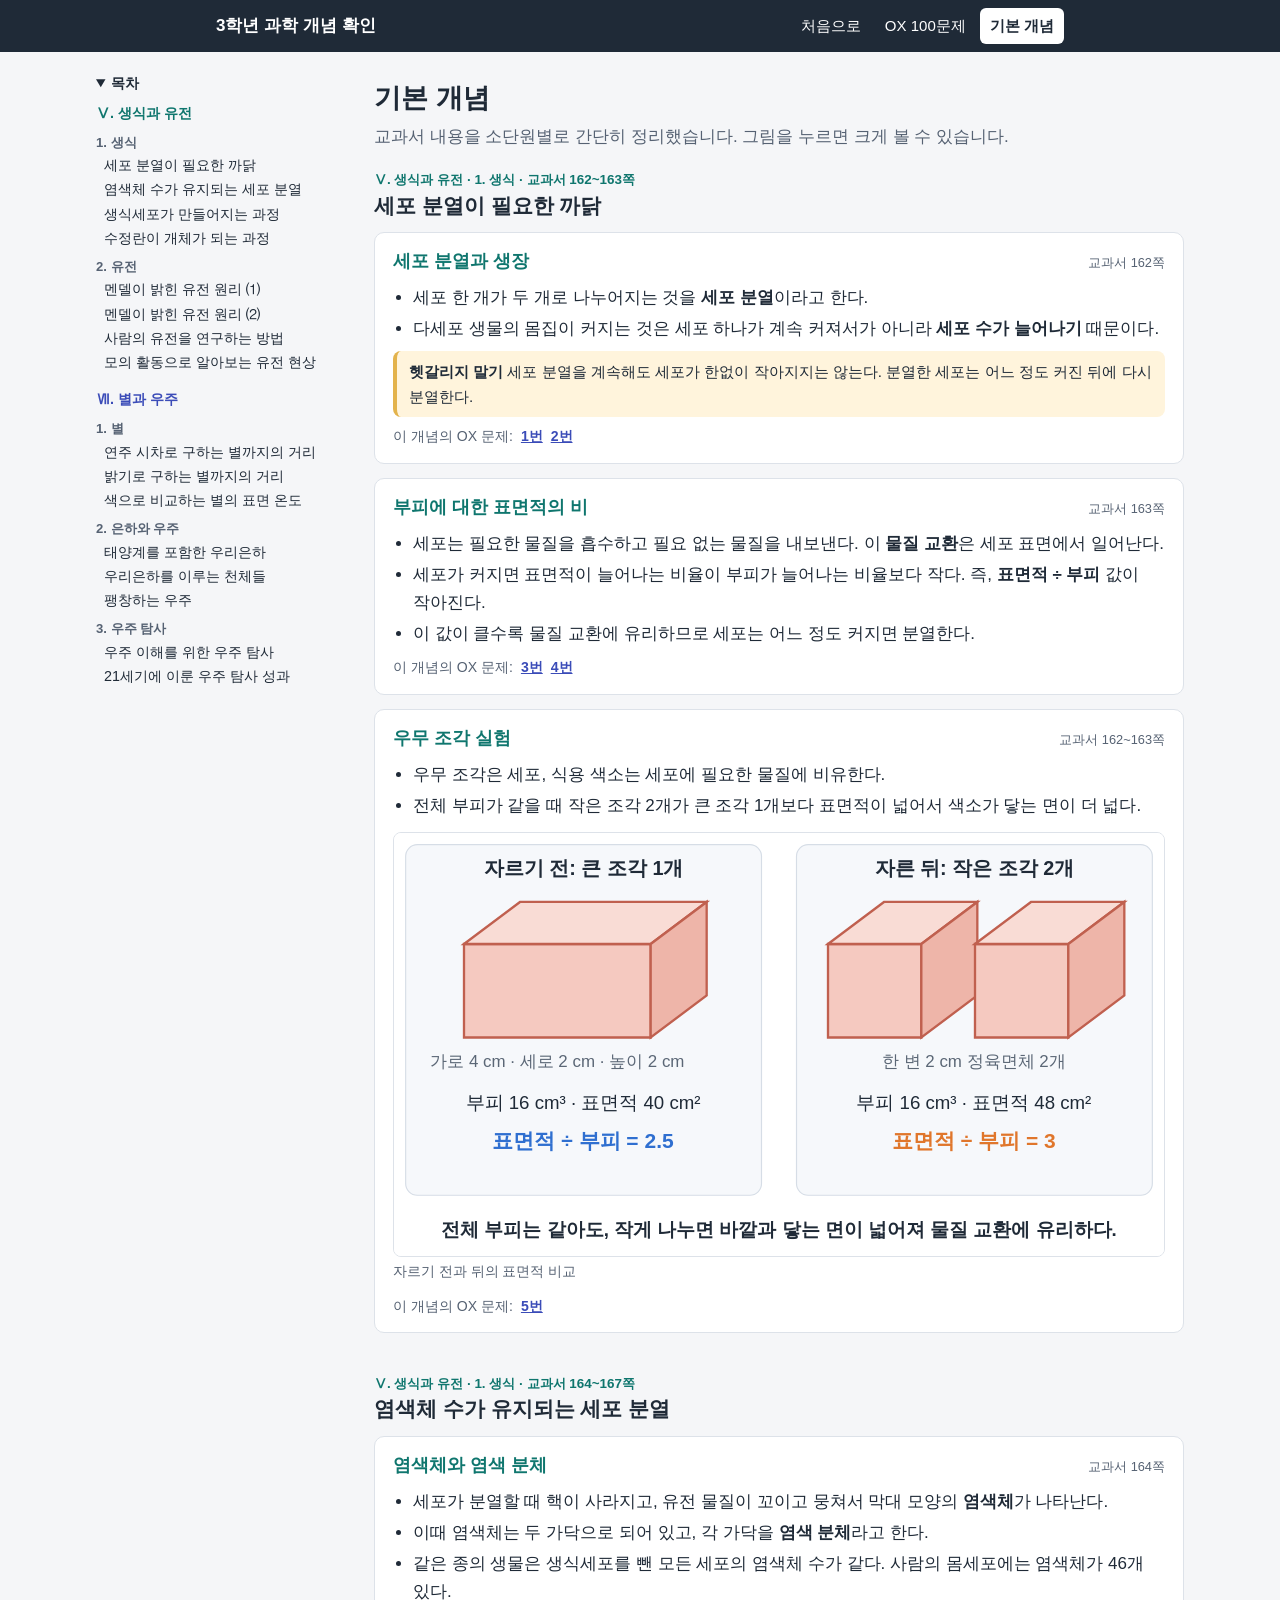
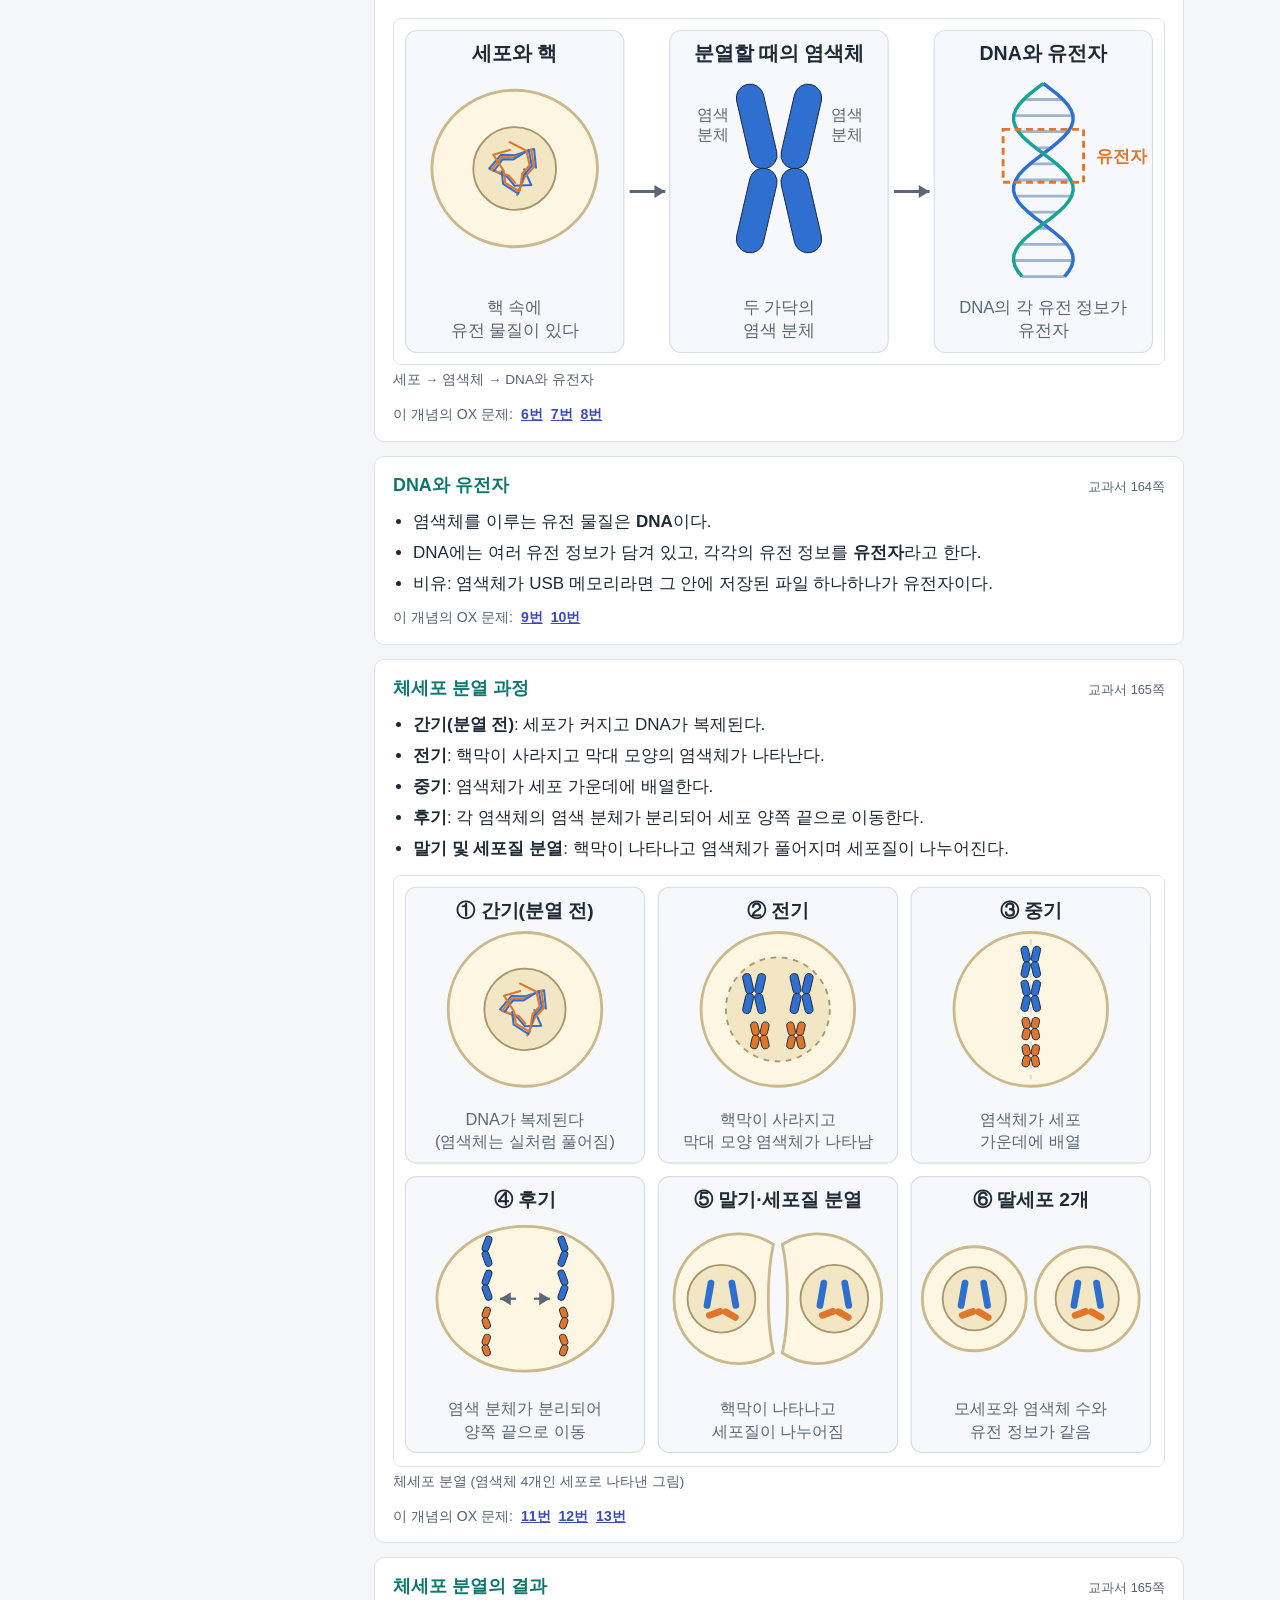
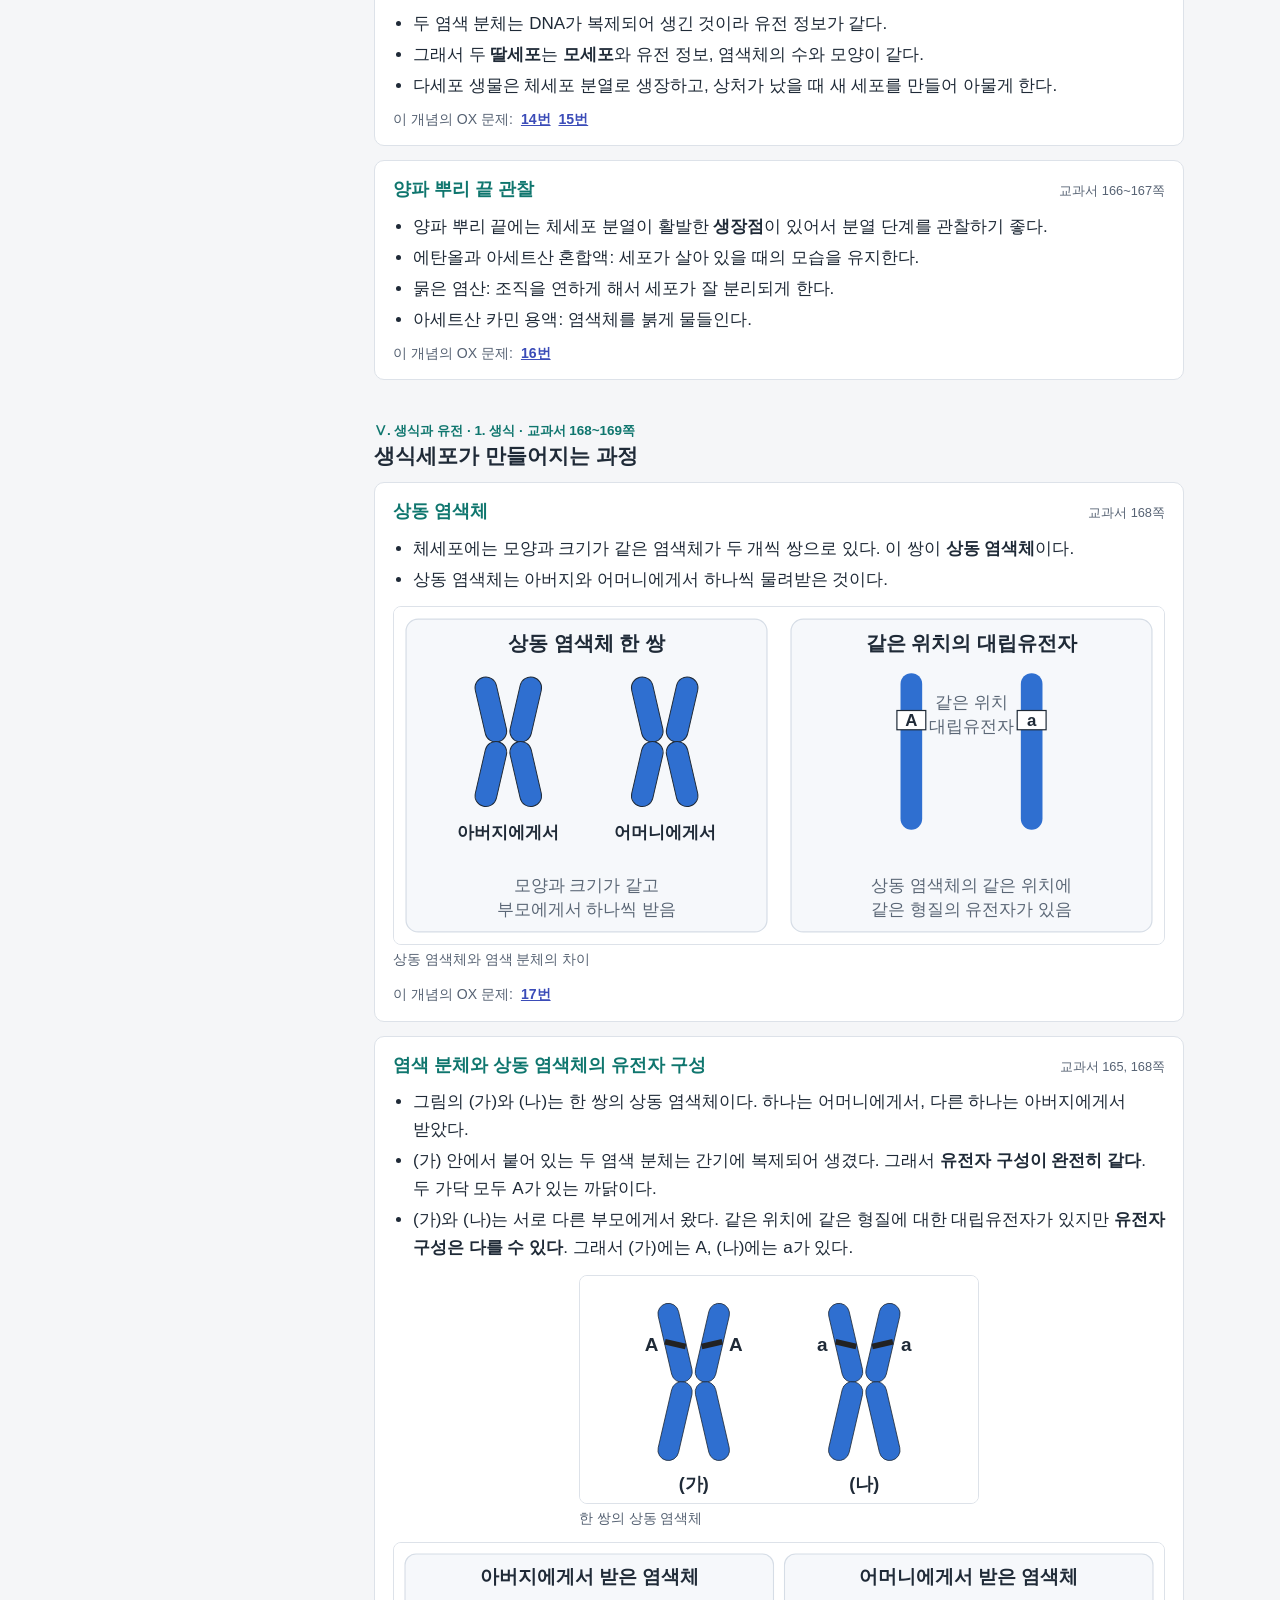
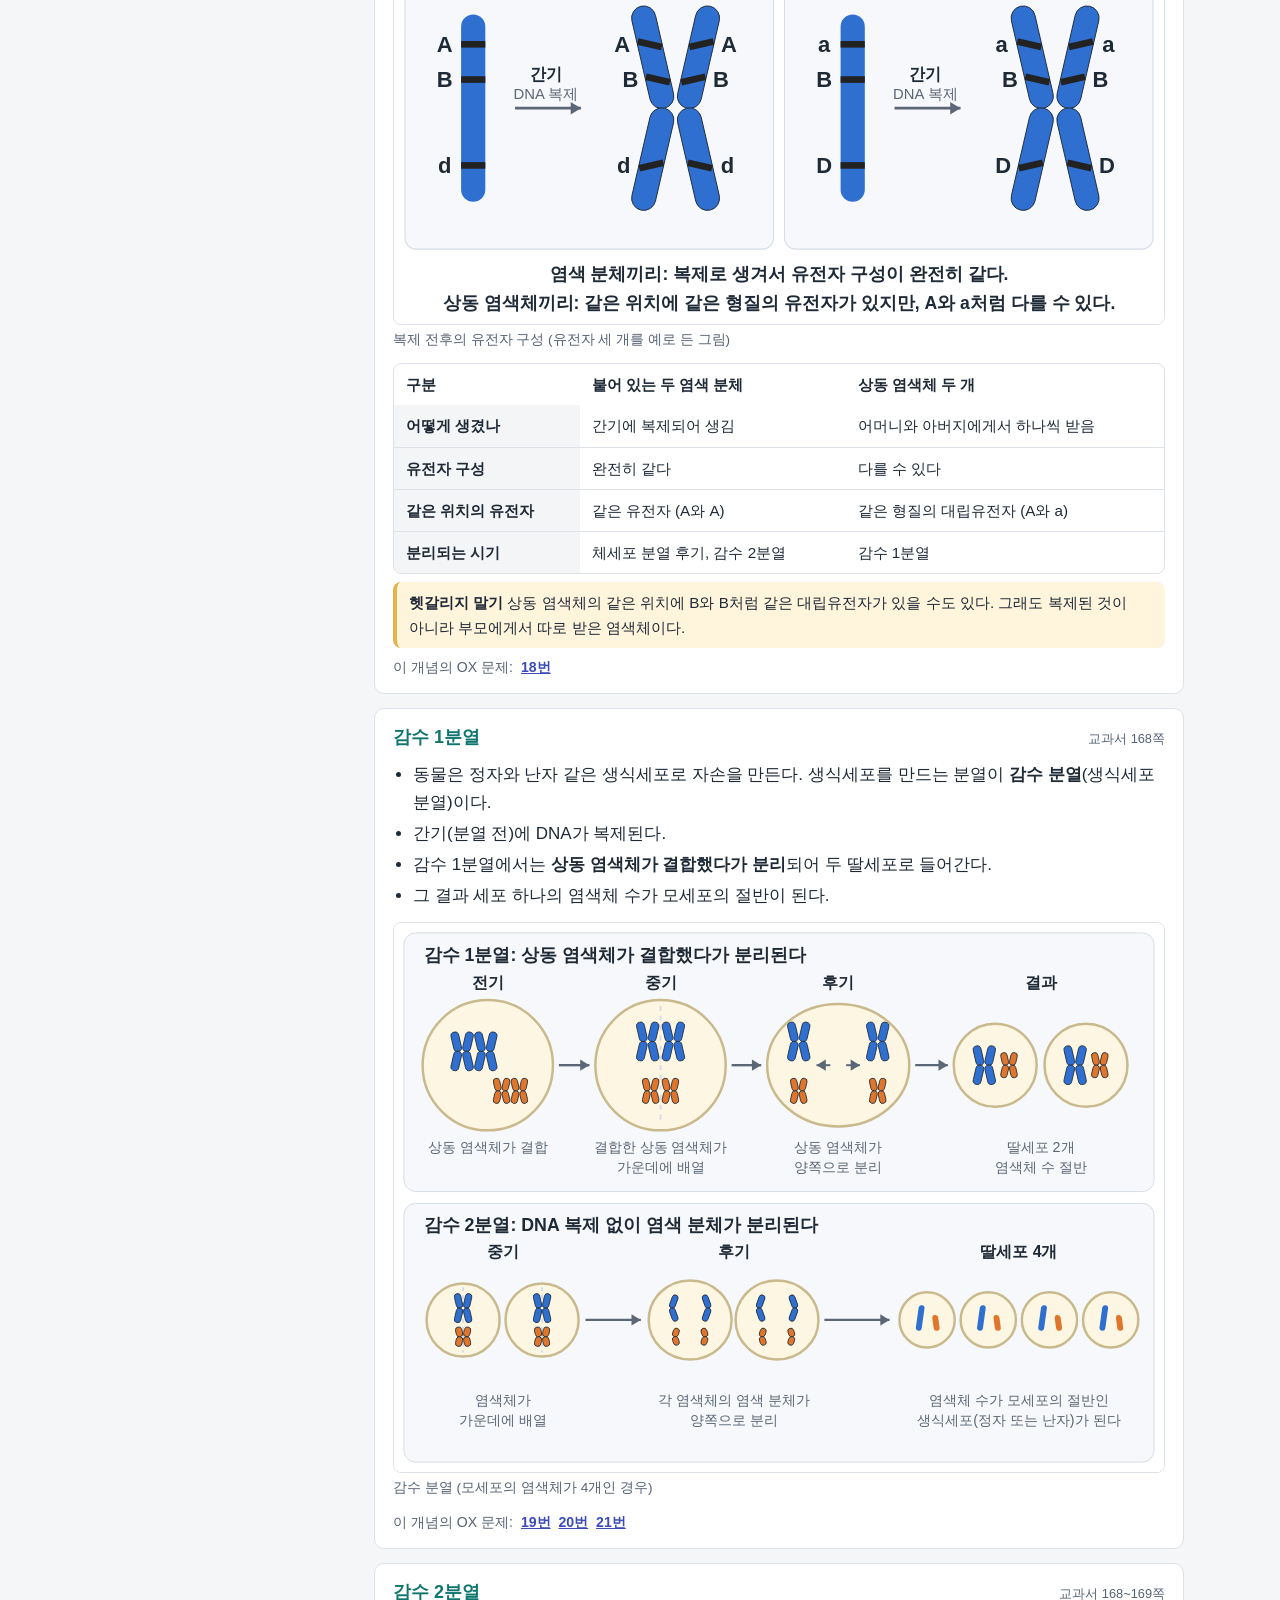
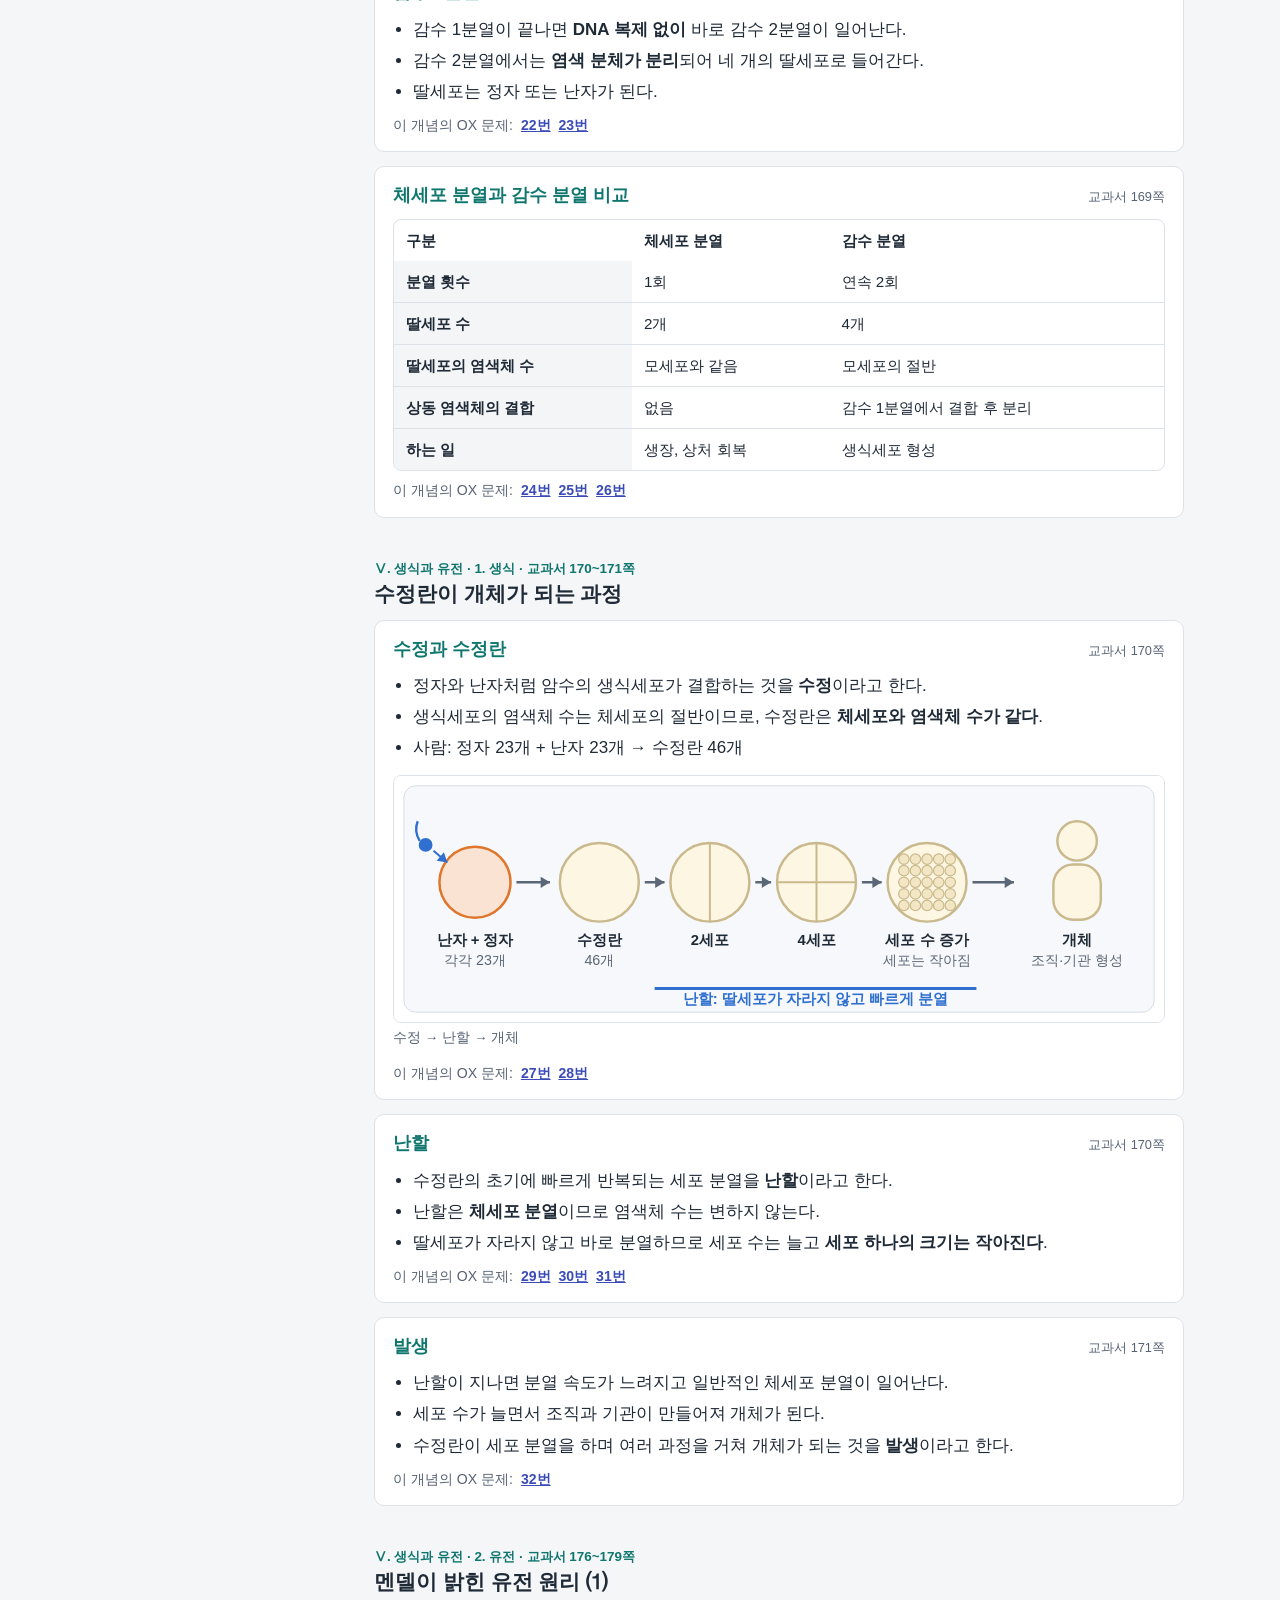
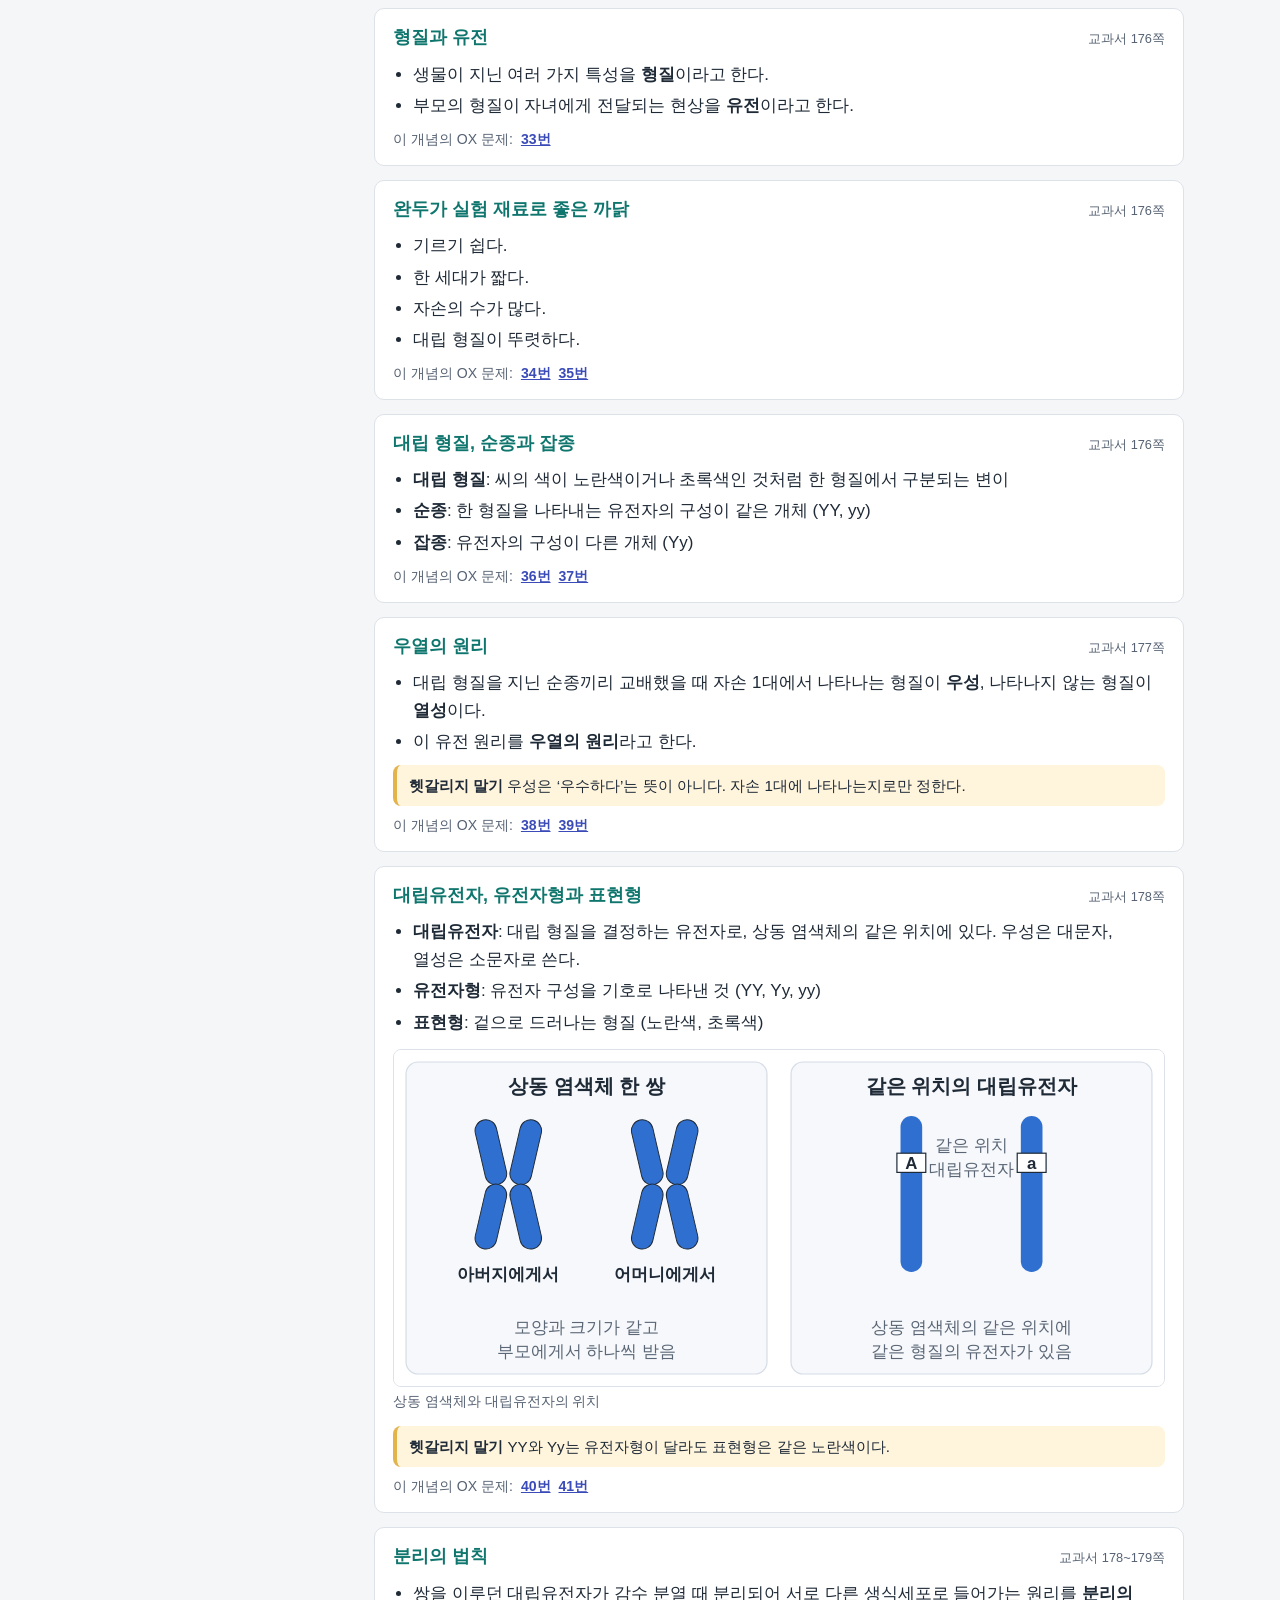
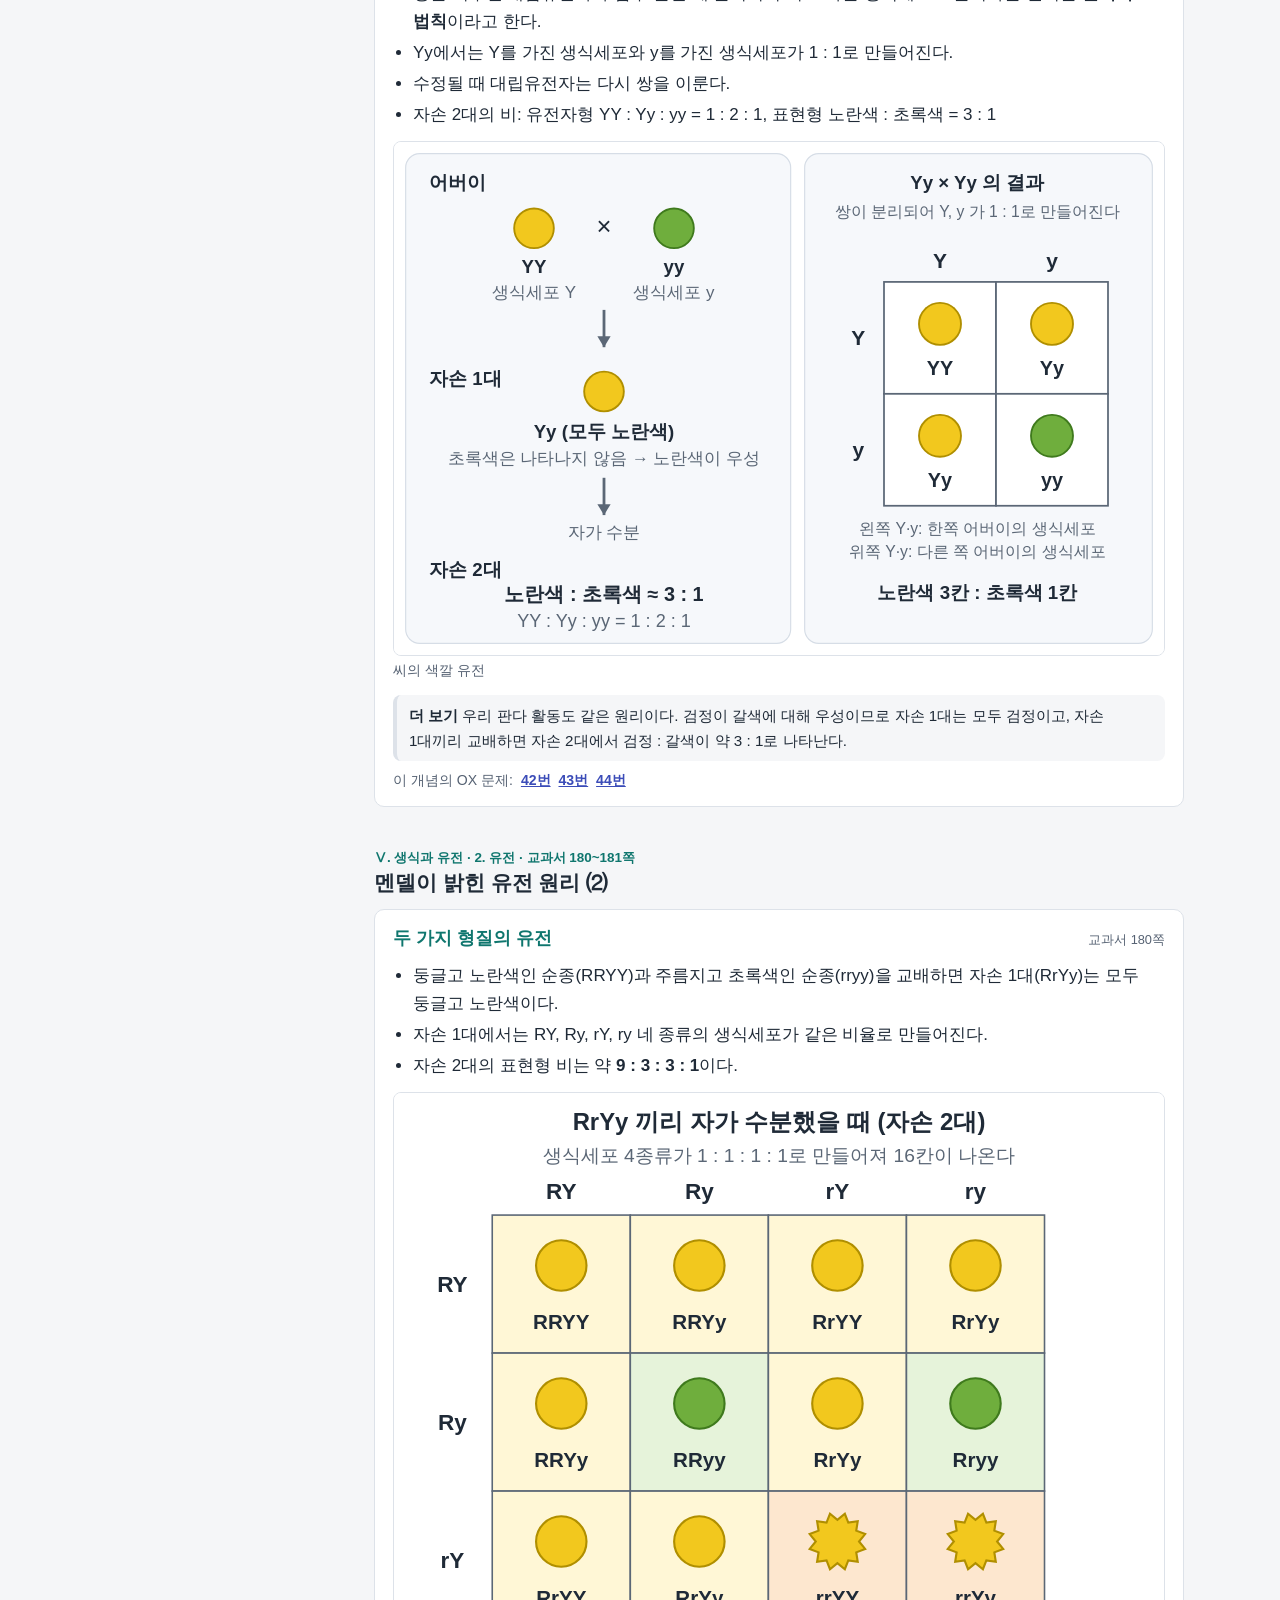
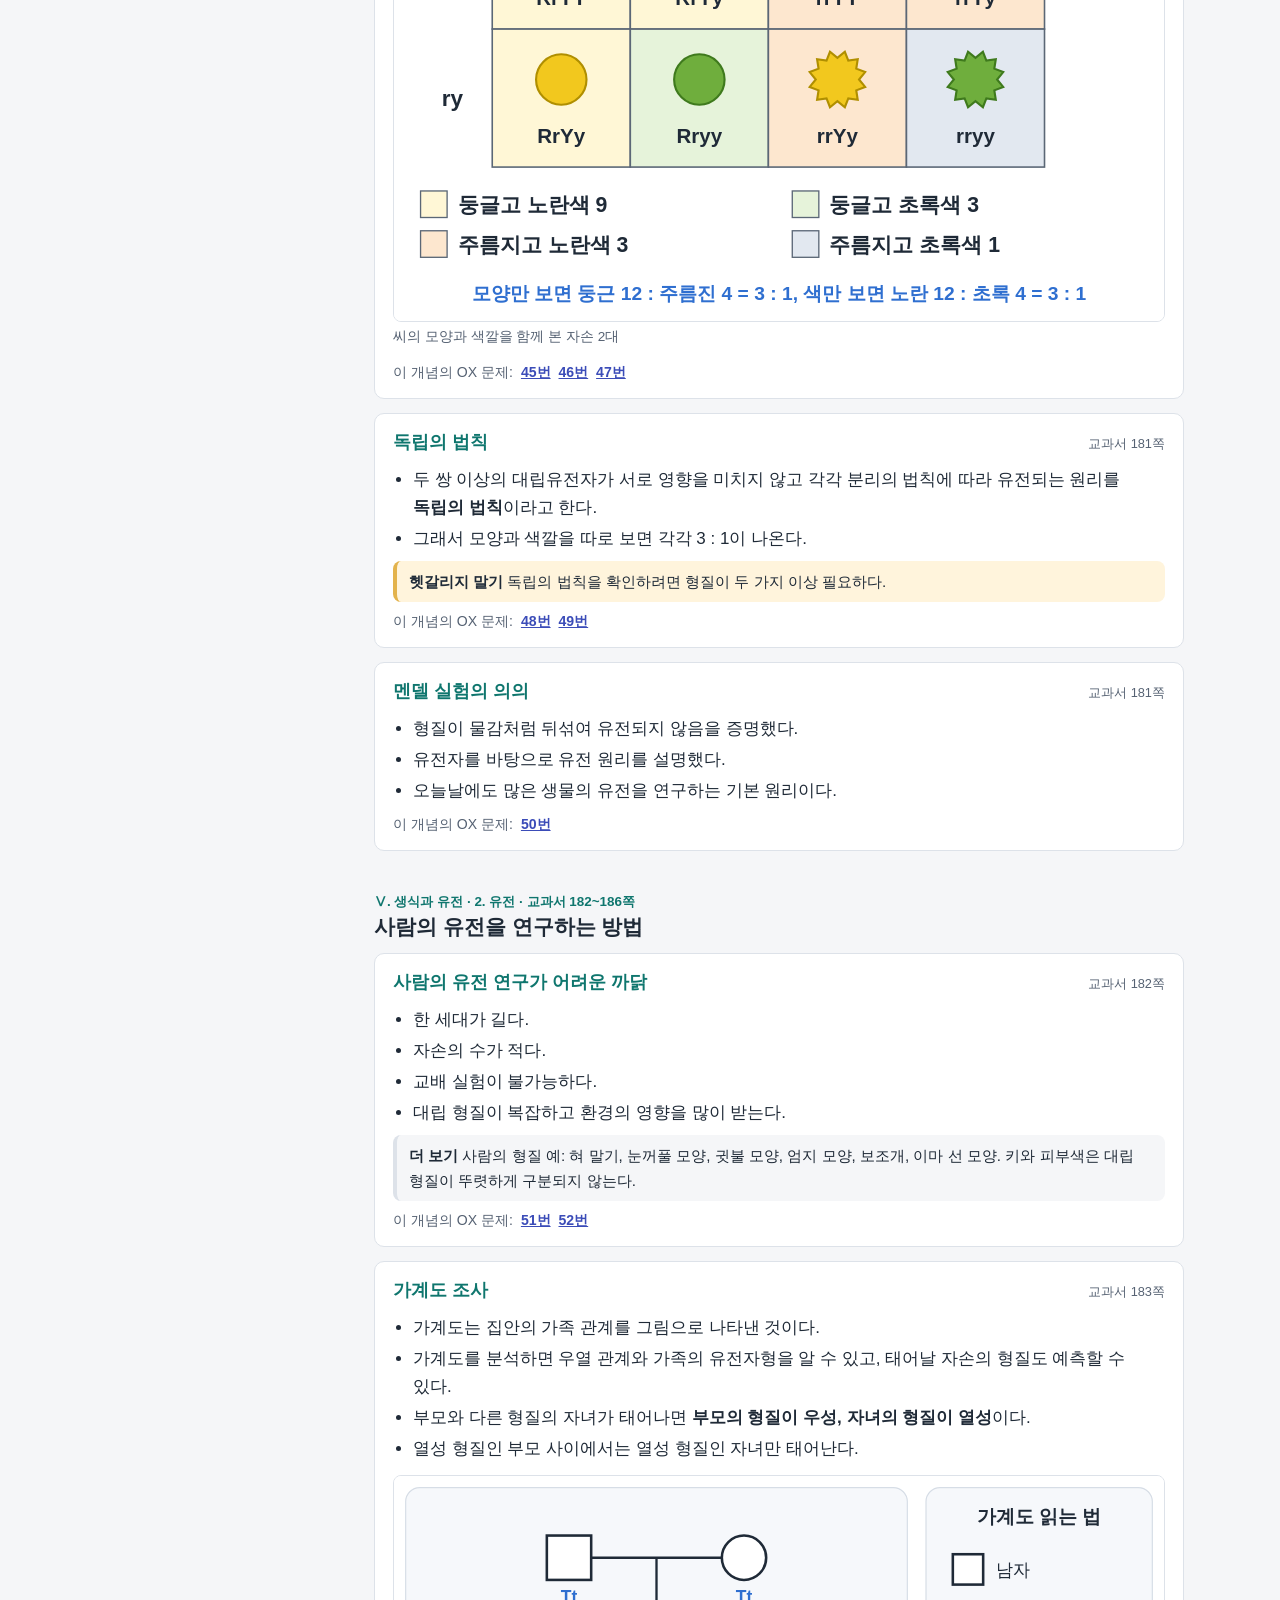
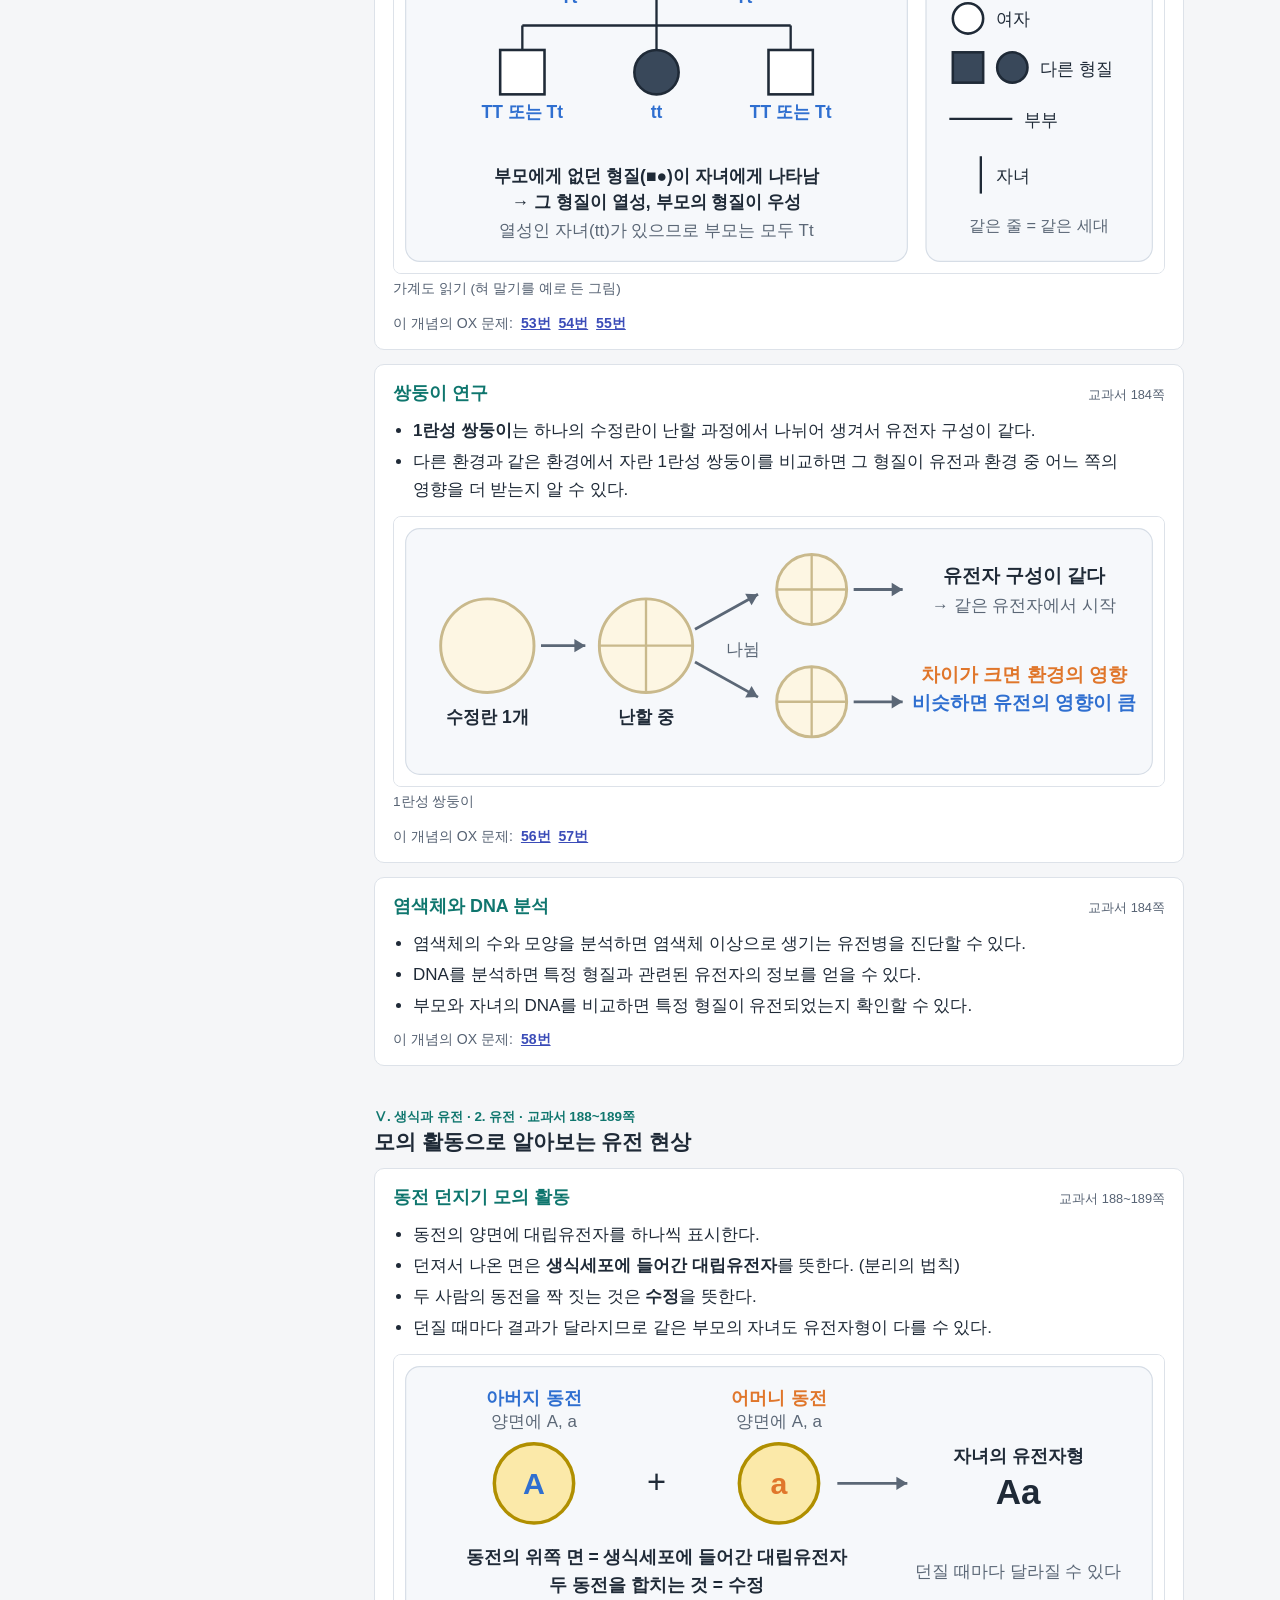
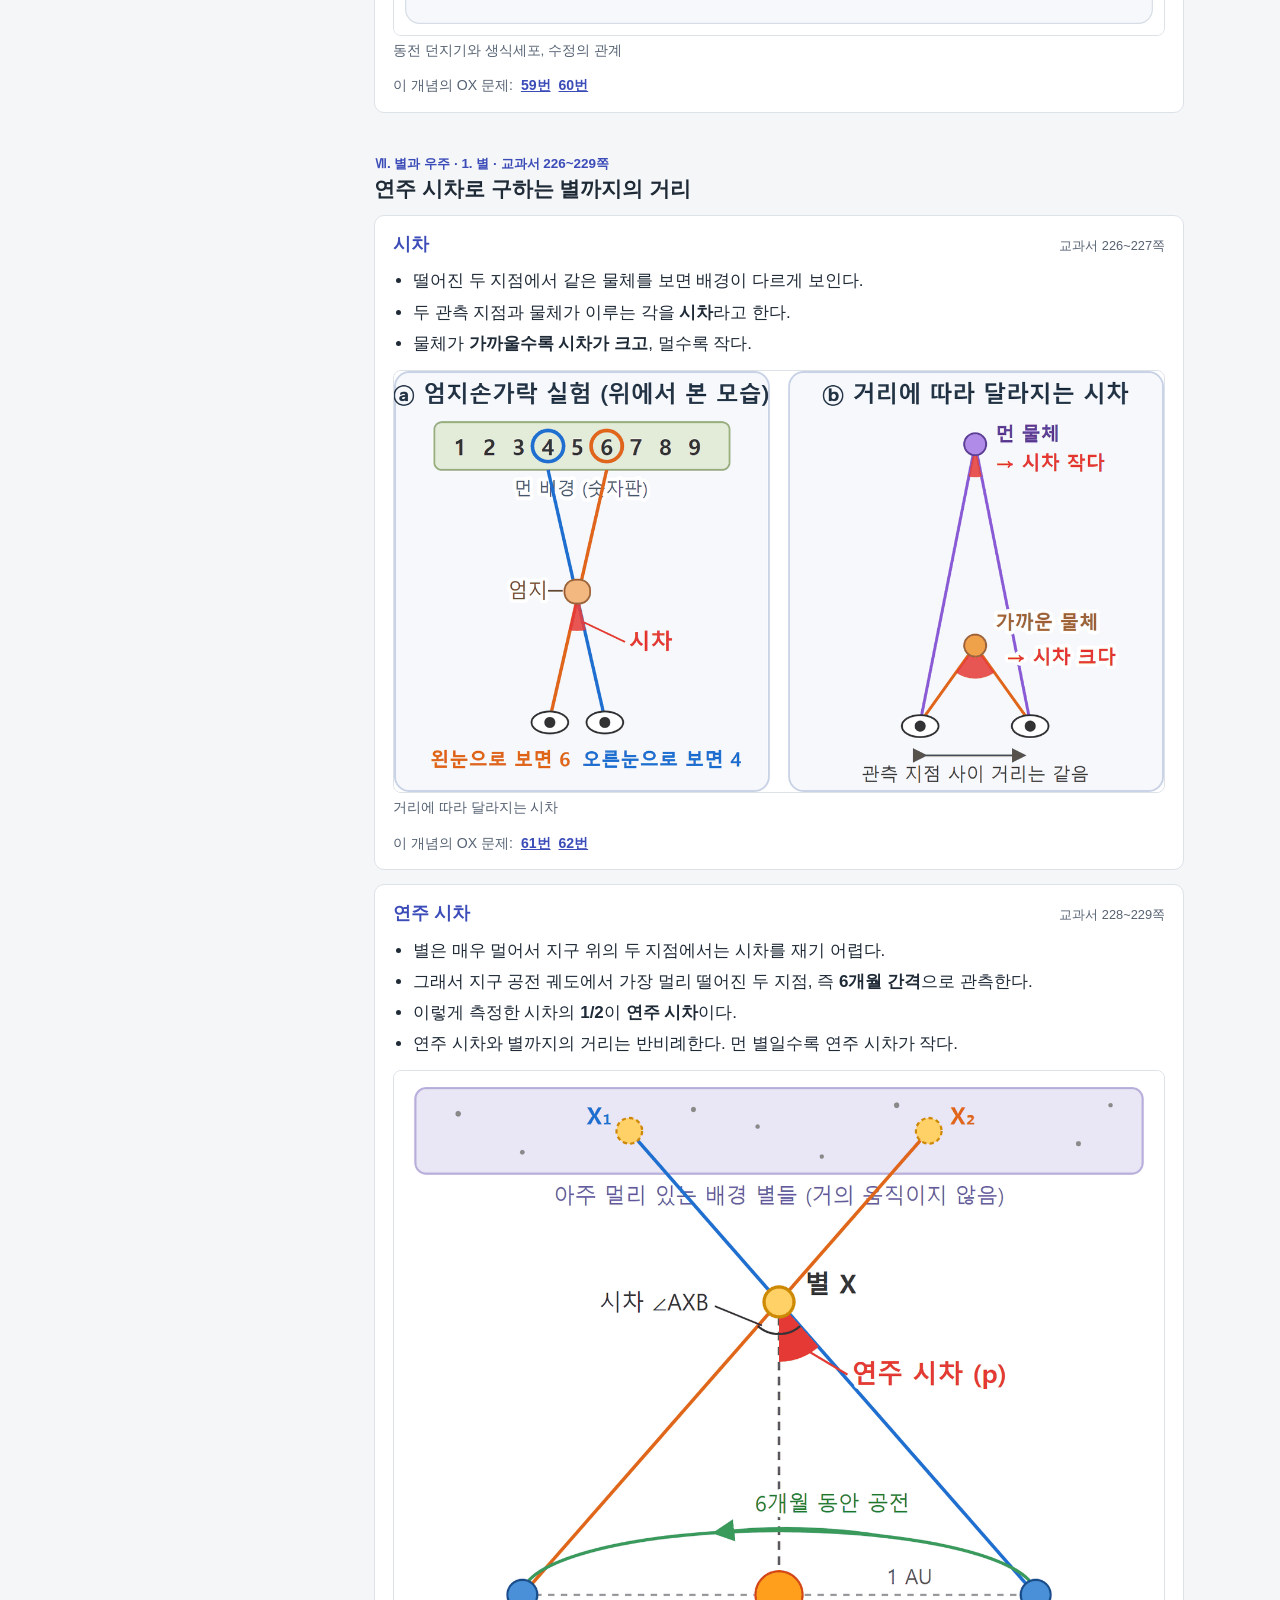
==== commit 30a05827: "염색체를 X자로 다시 그리고 상동 염색체 비교 카드 추가 Co-Authored-By: Claude Opus 5.5 <noreply@anthropic.com>" ====
--- a/concepts.html
+++ b/concepts.html
@@ -5,7 +5,7 @@
 <meta name="viewport" content="width=device-width, initial-scale=1">
 <title>기본 개념</title>
 <meta name="description" content="생식과 유전, 별과 우주 교과서 기본 개념 정리">
-<link rel="stylesheet" href="style.css?v=5">
+<link rel="stylesheet" href="style.css?v=6">
 </head>
 <body class="kpage">
 <div class="stick" id="stick"><header class="top"><div class="wrap topin"><a class="brand" href="index.html">3학년 과학 개념 확인</a><span class="online" id="online" hidden><i aria-hidden="true"></i><span class="oltxt"><span>지금 <b id="onlineN">0</b>명<span class="olt"> 사용 중</span></span><span id="today" hidden>오늘 <b id="todayN">0</b>명<span class="olt"> 방문</span></span></span></span><nav><a href="index.html">처음으로</a><a href="ox.html">OX 100문제</a><a href="concepts.html" aria-current=page>기본 개념</a></nav></div></header></div>
@@ -14,7 +14,7 @@
 <main>
 <h1>기본 개념</h1>
 <p class="lead">교과서 내용을 소단원별로 간단히 정리했습니다. 그림을 누르면 크게 볼 수 있습니다.</p>
-<section class="kunit gen" id="ku01"><p class="crumb">Ⅴ. 생식과 유전 · 1. 생식 · 교과서 162~163쪽</p><h2>세포 분열이 필요한 까닭</h2><article class="concept" id="c101"><h3>세포 분열과 생장<span class="pg">교과서 162쪽</span></h3><ul><li>세포 한 개가 두 개로 나누어지는 것을 <b>세포 분열</b>이라고 한다.</li><li>다세포 생물의 몸집이 커지는 것은 세포 하나가 계속 커져서가 아니라 <b>세포 수가 늘어나기</b> 때문이다.</li></ul><p class="warn"><b>헷갈리지 말기</b> 세포 분열을 계속해도 세포가 한없이 작아지지는 않는다. 분열한 세포는 어느 정도 커진 뒤에 다시 분열한다.</p><p class="rel">이 개념의 OX 문제: <a href="ox.html#q001">1번</a> <a href="ox.html#q002">2번</a></p></article><article class="concept" id="c102"><h3>부피에 대한 표면적의 비<span class="pg">교과서 163쪽</span></h3><ul><li>세포는 필요한 물질을 흡수하고 필요 없는 물질을 내보낸다. 이 <b>물질 교환</b>은 세포 표면에서 일어난다.</li><li>세포가 커지면 표면적이 늘어나는 비율이 부피가 늘어나는 비율보다 작다. 즉, <b>표면적 ÷ 부피</b> 값이 작아진다.</li><li>이 값이 클수록 물질 교환에 유리하므로 세포는 어느 정도 커지면 분열한다.</li></ul><p class="rel">이 개념의 OX 문제: <a href="ox.html#q003">3번</a> <a href="ox.html#q004">4번</a></p></article><article class="concept" id="c103"><h3>우무 조각 실험<span class="pg">교과서 162~163쪽</span></h3><ul><li>우무 조각은 세포, 식용 색소는 세포에 필요한 물질에 비유한다.</li><li>전체 부피가 같을 때 작은 조각 2개가 큰 조각 1개보다 표면적이 넓어서 색소가 닿는 면이 더 넓다.</li></ul><div class="figs"><figure class=""><a href="img/g_agar.svg" target="_blank" rel="noopener" title="크게 보기"><img src="img/g_agar.svg" alt="큰 우무 조각과 작은 우무 조각의 부피와 표면적 비교" width="660" height="362" loading="lazy"></a><figcaption>자르기 전과 뒤의 표면적 비교</figcaption></figure></div><p class="rel">이 개념의 OX 문제: <a href="ox.html#q005">5번</a></p></article></section><section class="kunit gen" id="ku02"><p class="crumb">Ⅴ. 생식과 유전 · 1. 생식 · 교과서 164~167쪽</p><h2>염색체 수가 유지되는 세포 분열</h2><article class="concept" id="c201"><h3>염색체와 염색 분체<span class="pg">교과서 164쪽</span></h3><ul><li>세포가 분열할 때 핵이 사라지고, 유전 물질이 꼬이고 뭉쳐서 막대 모양의 <b>염색체</b>가 나타난다.</li><li>이때 염색체는 두 가닥으로 되어 있고, 각 가닥을 <b>염색 분체</b>라고 한다.</li><li>같은 종의 생물은 생식세포를 뺀 모든 세포의 염색체 수가 같다. 사람의 몸세포에는 염색체가 46개 있다.</li></ul><div class="figs"><figure class=""><a href="img/g_chromosome.svg" target="_blank" rel="noopener" title="크게 보기"><img src="img/g_chromosome.svg" alt="세포, 염색체, DNA와 유전자의 관계" width="670" height="300" loading="lazy"></a><figcaption>세포 → 염색체 → DNA와 유전자</figcaption></figure></div><p class="rel">이 개념의 OX 문제: <a href="ox.html#q006">6번</a> <a href="ox.html#q007">7번</a> <a href="ox.html#q008">8번</a></p></article><article class="concept" id="c202"><h3>DNA와 유전자<span class="pg">교과서 164쪽</span></h3><ul><li>염색체를 이루는 유전 물질은 <b>DNA</b>이다.</li><li>DNA에는 여러 유전 정보가 담겨 있고, 각각의 유전 정보를 <b>유전자</b>라고 한다.</li><li>비유: 염색체가 USB 메모리라면 그 안에 저장된 파일 하나하나가 유전자이다.</li></ul><p class="rel">이 개념의 OX 문제: <a href="ox.html#q009">9번</a> <a href="ox.html#q010">10번</a></p></article><article class="concept" id="c203"><h3>체세포 분열 과정<span class="pg">교과서 165쪽</span></h3><ul><li><b>분열 전</b>: 세포가 커지고 DNA가 복제된다.</li><li><b>전기</b>: 핵막이 사라지고 막대 모양의 염색체가 나타난다.</li><li><b>중기</b>: 염색체가 세포 가운데에 배열한다.</li><li><b>후기</b>: 각 염색체의 염색 분체가 분리되어 세포 양쪽 끝으로 이동한다.</li><li><b>말기 및 세포질 분열</b>: 핵막이 나타나고 염색체가 풀어지며 세포질이 나누어진다.</li></ul><div class="figs"><figure class=""><a href="img/g_mitosis.svg" target="_blank" rel="noopener" title="크게 보기"><img src="img/g_mitosis.svg" alt="체세포 분열의 여섯 단계" width="682" height="522" loading="lazy"></a><figcaption>체세포 분열 (염색체 4개인 세포로 나타낸 그림)</figcaption></figure></div><p class="rel">이 개념의 OX 문제: <a href="ox.html#q011">11번</a> <a href="ox.html#q012">12번</a> <a href="ox.html#q013">13번</a></p></article><article class="concept" id="c204"><h3>체세포 분열의 결과<span class="pg">교과서 165쪽</span></h3><ul><li>두 염색 분체는 DNA가 복제되어 생긴 것이라 유전 정보가 같다.</li><li>그래서 두 <b>딸세포</b>는 <b>모세포</b>와 유전 정보, 염색체의 수와 모양이 같다.</li><li>다세포 생물은 체세포 분열로 생장하고, 상처가 났을 때 새 세포를 만들어 아물게 한다.</li></ul><p class="rel">이 개념의 OX 문제: <a href="ox.html#q014">14번</a> <a href="ox.html#q015">15번</a></p></article><article class="concept" id="c205"><h3>양파 뿌리 끝 관찰<span class="pg">교과서 166~167쪽</span></h3><ul><li>양파 뿌리 끝에는 체세포 분열이 활발한 <b>생장점</b>이 있어서 분열 단계를 관찰하기 좋다.</li><li>에탄올과 아세트산 혼합액: 세포가 살아 있을 때의 모습을 유지한다.</li><li>묽은 염산: 조직을 연하게 해서 세포가 잘 분리되게 한다.</li><li>아세트산 카민 용액: 염색체를 붉게 물들인다.</li></ul><p class="rel">이 개념의 OX 문제: <a href="ox.html#q016">16번</a></p></article></section><section class="kunit gen" id="ku03"><p class="crumb">Ⅴ. 생식과 유전 · 1. 생식 · 교과서 168~169쪽</p><h2>생식세포가 만들어지는 과정</h2><article class="concept" id="c301"><h3>상동 염색체<span class="pg">교과서 168쪽</span></h3><ul><li>체세포에는 모양과 크기가 같은 염색체가 두 개씩 쌍으로 있다. 이 쌍이 <b>상동 염색체</b>이다.</li><li>상동 염색체는 아버지와 어머니에게서 하나씩 물려받은 것이다.</li></ul><div class="figs"><figure class=""><a href="img/g_homolog.svg" target="_blank" rel="noopener" title="크게 보기"><img src="img/g_homolog.svg" alt="상동 염색체 한 쌍과 같은 위치의 대립유전자" width="640" height="280" loading="lazy"></a><figcaption>상동 염색체와 염색 분체의 차이</figcaption></figure></div><p class="warn"><b>헷갈리지 말기</b> 염색 분체는 복제로 생긴 쌍둥이 가닥이고, 상동 염색체는 부모에게서 따로 받은 염색체 쌍이다.</p><p class="rel">이 개념의 OX 문제: <a href="ox.html#q017">17번</a> <a href="ox.html#q018">18번</a></p></article><article class="concept" id="c302"><h3>감수 1분열<span class="pg">교과서 168쪽</span></h3><ul><li>동물은 정자와 난자 같은 생식세포로 자손을 만든다. 생식세포를 만드는 분열이 <b>감수 분열</b>(생식세포 분열)이다.</li><li>분열 전에 DNA가 복제된다.</li><li>감수 1분열에서는 <b>상동 염색체가 결합했다가 분리</b>되어 두 딸세포로 들어간다.</li><li>그 결과 세포 하나의 염색체 수가 모세포의 절반이 된다.</li></ul><div class="figs"><figure class=""><a href="img/g_meiosis.svg" target="_blank" rel="noopener" title="크게 보기"><img src="img/g_meiosis.svg" alt="감수 1분열과 감수 2분열 과정" width="780" height="556" loading="lazy"></a><figcaption>감수 분열 (모세포의 염색체가 4개인 경우)</figcaption></figure></div><p class="rel">이 개념의 OX 문제: <a href="ox.html#q019">19번</a> <a href="ox.html#q020">20번</a> <a href="ox.html#q021">21번</a></p></article><article class="concept" id="c303"><h3>감수 2분열<span class="pg">교과서 168~169쪽</span></h3><ul><li>감수 1분열이 끝나면 <b>DNA 복제 없이</b> 바로 감수 2분열이 일어난다.</li><li>감수 2분열에서는 <b>염색 분체가 분리</b>되어 네 개의 딸세포로 들어간다.</li><li>딸세포는 정자 또는 난자가 된다.</li></ul><p class="rel">이 개념의 OX 문제: <a href="ox.html#q022">22번</a> <a href="ox.html#q023">23번</a></p></article><article class="concept" id="c304"><h3>체세포 분열과 감수 분열 비교<span class="pg">교과서 169쪽</span></h3><div class="tablewrap"><table class="cmp"><thead><tr><th scope="col">구분</th><th scope="col">체세포 분열</th><th scope="col">감수 분열</th></tr></thead><tbody><tr><th scope="row">분열 횟수</th><td>1회</td><td>연속 2회</td></tr><tr><th scope="row">딸세포 수</th><td>2개</td><td>4개</td></tr><tr><th scope="row">딸세포의 염색체 수</th><td>모세포와 같음</td><td>모세포의 절반</td></tr><tr><th scope="row">상동 염색체의 결합</th><td>없음</td><td>감수 1분열에서 결합 후 분리</td></tr><tr><th scope="row">하는 일</th><td>생장, 상처 회복</td><td>생식세포 형성</td></tr></tbody></table></div><p class="rel">이 개념의 OX 문제: <a href="ox.html#q024">24번</a> <a href="ox.html#q025">25번</a> <a href="ox.html#q026">26번</a></p></article></section><section class="kunit gen" id="ku04"><p class="crumb">Ⅴ. 생식과 유전 · 1. 생식 · 교과서 170~171쪽</p><h2>수정란이 개체가 되는 과정</h2><article class="concept" id="c401"><h3>수정과 수정란<span class="pg">교과서 170쪽</span></h3><ul><li>정자와 난자처럼 암수의 생식세포가 결합하는 것을 <b>수정</b>이라고 한다.</li><li>생식세포의 염색체 수는 체세포의 절반이므로, 수정란은 <b>체세포와 염색체 수가 같다</b>.</li><li>사람: 정자 23개 + 난자 23개 → 수정란 46개</li></ul><div class="figs"><figure class=""><a href="img/g_development.svg" target="_blank" rel="noopener" title="크게 보기"><img src="img/g_development.svg" alt="수정란이 난할을 거쳐 개체가 되는 과정" width="780" height="250" loading="lazy"></a><figcaption>수정 → 난할 → 개체</figcaption></figure></div><p class="rel">이 개념의 OX 문제: <a href="ox.html#q027">27번</a> <a href="ox.html#q028">28번</a></p></article><article class="concept" id="c402"><h3>난할<span class="pg">교과서 170쪽</span></h3><ul><li>수정란의 초기에 빠르게 반복되는 세포 분열을 <b>난할</b>이라고 한다.</li><li>난할은 <b>체세포 분열</b>이므로 염색체 수는 변하지 않는다.</li><li>딸세포가 자라지 않고 바로 분열하므로 세포 수는 늘고 <b>세포 하나의 크기는 작아진다</b>.</li></ul><p class="rel">이 개념의 OX 문제: <a href="ox.html#q029">29번</a> <a href="ox.html#q030">30번</a> <a href="ox.html#q031">31번</a></p></article><article class="concept" id="c403"><h3>발생<span class="pg">교과서 171쪽</span></h3><ul><li>난할이 지나면 분열 속도가 느려지고 일반적인 체세포 분열이 일어난다.</li><li>세포 수가 늘면서 조직과 기관이 만들어져 개체가 된다.</li><li>수정란이 세포 분열을 하며 여러 과정을 거쳐 개체가 되는 것을 <b>발생</b>이라고 한다.</li></ul><p class="rel">이 개념의 OX 문제: <a href="ox.html#q032">32번</a></p></article></section><section class="kunit gen" id="ku05"><p class="crumb">Ⅴ. 생식과 유전 · 2. 유전 · 교과서 176~179쪽</p><h2>멘델이 밝힌 유전 원리 ⑴</h2><article class="concept" id="g101"><h3>형질과 유전<span class="pg">교과서 176쪽</span></h3><ul><li>생물이 지닌 여러 가지 특성을 <b>형질</b>이라고 한다.</li><li>부모의 형질이 자녀에게 전달되는 현상을 <b>유전</b>이라고 한다.</li></ul><p class="rel">이 개념의 OX 문제: <a href="ox.html#q033">33번</a></p></article><article class="concept" id="g102"><h3>완두가 실험 재료로 좋은 까닭<span class="pg">교과서 176쪽</span></h3><ul><li>기르기 쉽다.</li><li>한 세대가 짧다.</li><li>자손의 수가 많다.</li><li>대립 형질이 뚜렷하다.</li></ul><p class="rel">이 개념의 OX 문제: <a href="ox.html#q034">34번</a> <a href="ox.html#q035">35번</a></p></article><article class="concept" id="g103"><h3>대립 형질, 순종과 잡종<span class="pg">교과서 176쪽</span></h3><ul><li><b>대립 형질</b>: 씨의 색이 노란색이거나 초록색인 것처럼 한 형질에서 구분되는 변이</li><li><b>순종</b>: 한 형질을 나타내는 유전자의 구성이 같은 개체 (YY, yy)</li><li><b>잡종</b>: 유전자의 구성이 다른 개체 (Yy)</li></ul><p class="rel">이 개념의 OX 문제: <a href="ox.html#q036">36번</a> <a href="ox.html#q037">37번</a></p></article><article class="concept" id="g104"><h3>우열의 원리<span class="pg">교과서 177쪽</span></h3><ul><li>대립 형질을 지닌 순종끼리 교배했을 때 자손 1대에서 나타나는 형질이 <b>우성</b>, 나타나지 않는 형질이 <b>열성</b>이다.</li><li>이 유전 원리를 <b>우열의 원리</b>라고 한다.</li></ul><p class="warn"><b>헷갈리지 말기</b> 우성은 ‘우수하다’는 뜻이 아니다. 자손 1대에 나타나는지로만 정한다.</p><p class="rel">이 개념의 OX 문제: <a href="ox.html#q038">38번</a> <a href="ox.html#q039">39번</a></p></article><article class="concept" id="g105"><h3>대립유전자, 유전자형과 표현형<span class="pg">교과서 178쪽</span></h3><ul><li><b>대립유전자</b>: 대립 형질을 결정하는 유전자로, 상동 염색체의 같은 위치에 있다. 우성은 대문자, 열성은 소문자로 쓴다.</li><li><b>유전자형</b>: 유전자 구성을 기호로 나타낸 것 (YY, Yy, yy)</li><li><b>표현형</b>: 겉으로 드러나는 형질 (노란색, 초록색)</li></ul><div class="figs"><figure class=""><a href="img/g_homolog.svg" target="_blank" rel="noopener" title="크게 보기"><img src="img/g_homolog.svg" alt="상동 염색체의 같은 위치에 있는 대립유전자" width="640" height="280" loading="lazy"></a><figcaption>상동 염색체와 대립유전자의 위치</figcaption></figure></div><p class="warn"><b>헷갈리지 말기</b> YY와 Yy는 유전자형이 달라도 표현형은 같은 노란색이다.</p><p class="rel">이 개념의 OX 문제: <a href="ox.html#q040">40번</a> <a href="ox.html#q041">41번</a></p></article><article class="concept" id="g106"><h3>분리의 법칙<span class="pg">교과서 178~179쪽</span></h3><ul><li>쌍을 이루던 대립유전자가 감수 분열 때 분리되어 서로 다른 생식세포로 들어가는 원리를 <b>분리의 법칙</b>이라고 한다.</li><li>Yy에서는 Y를 가진 생식세포와 y를 가진 생식세포가 1 : 1로 만들어진다.</li><li>수정될 때 대립유전자는 다시 쌍을 이룬다.</li><li>자손 2대의 비: 유전자형 YY : Yy : yy = 1 : 2 : 1, 표현형 노란색 : 초록색 = 3 : 1</li></ul><div class="figs"><figure class=""><a href="img/g_monohybrid.svg" target="_blank" rel="noopener" title="크게 보기"><img src="img/g_monohybrid.svg" alt="한 가지 형질의 교배와 자손 2대의 비" width="660" height="440" loading="lazy"></a><figcaption>씨의 색깔 유전</figcaption></figure></div><p class="note"><b>더 보기</b> 우리 판다 활동도 같은 원리이다. 검정이 갈색에 대해 우성이므로 자손 1대는 모두 검정이고, 자손 1대끼리 교배하면 자손 2대에서 검정 : 갈색이 약 3 : 1로 나타난다.</p><p class="rel">이 개념의 OX 문제: <a href="ox.html#q042">42번</a> <a href="ox.html#q043">43번</a> <a href="ox.html#q044">44번</a></p></article></section><section class="kunit gen" id="ku06"><p class="crumb">Ⅴ. 생식과 유전 · 2. 유전 · 교과서 180~181쪽</p><h2>멘델이 밝힌 유전 원리 ⑵</h2><article class="concept" id="g201"><h3>두 가지 형질의 유전<span class="pg">교과서 180쪽</span></h3><ul><li>둥글고 노란색인 순종(RRYY)과 주름지고 초록색인 순종(rryy)을 교배하면 자손 1대(RrYy)는 모두 둥글고 노란색이다.</li><li>자손 1대에서는 RY, Ry, rY, ry 네 종류의 생식세포가 같은 비율로 만들어진다.</li><li>자손 2대의 표현형 비는 약 <b>9 : 3 : 3 : 1</b>이다.</li></ul><div class="figs"><figure class=""><a href="img/g_dihybrid.svg" target="_blank" rel="noopener" title="크게 보기"><img src="img/g_dihybrid.svg" alt="두 가지 형질의 자손 2대를 나타낸 16칸 표" width="580" height="624" loading="lazy"></a><figcaption>씨의 모양과 색깔을 함께 본 자손 2대</figcaption></figure></div><p class="rel">이 개념의 OX 문제: <a href="ox.html#q045">45번</a> <a href="ox.html#q046">46번</a> <a href="ox.html#q047">47번</a></p></article><article class="concept" id="g202"><h3>독립의 법칙<span class="pg">교과서 181쪽</span></h3><ul><li>두 쌍 이상의 대립유전자가 서로 영향을 미치지 않고 각각 분리의 법칙에 따라 유전되는 원리를 <b>독립의 법칙</b>이라고 한다.</li><li>그래서 모양과 색깔을 따로 보면 각각 3 : 1이 나온다.</li></ul><p class="warn"><b>헷갈리지 말기</b> 독립의 법칙을 확인하려면 형질이 두 가지 이상 필요하다.</p><p class="rel">이 개념의 OX 문제: <a href="ox.html#q048">48번</a> <a href="ox.html#q049">49번</a></p></article><article class="concept" id="g203"><h3>멘델 실험의 의의<span class="pg">교과서 181쪽</span></h3><ul><li>형질이 물감처럼 뒤섞여 유전되지 않음을 증명했다.</li><li>유전자를 바탕으로 유전 원리를 설명했다.</li><li>오늘날에도 많은 생물의 유전을 연구하는 기본 원리이다.</li></ul><p class="rel">이 개념의 OX 문제: <a href="ox.html#q050">50번</a></p></article></section><section class="kunit gen" id="ku07"><p class="crumb">Ⅴ. 생식과 유전 · 2. 유전 · 교과서 182~186쪽</p><h2>사람의 유전을 연구하는 방법</h2><article class="concept" id="g301"><h3>사람의 유전 연구가 어려운 까닭<span class="pg">교과서 182쪽</span></h3><ul><li>한 세대가 길다.</li><li>자손의 수가 적다.</li><li>교배 실험이 불가능하다.</li><li>대립 형질이 복잡하고 환경의 영향을 많이 받는다.</li></ul><p class="note"><b>더 보기</b> 사람의 형질 예: 혀 말기, 눈꺼풀 모양, 귓불 모양, 엄지 모양, 보조개, 이마 선 모양. 키와 피부색은 대립 형질이 뚜렷하게 구분되지 않는다.</p><p class="rel">이 개념의 OX 문제: <a href="ox.html#q051">51번</a> <a href="ox.html#q052">52번</a></p></article><article class="concept" id="g302"><h3>가계도 조사<span class="pg">교과서 183쪽</span></h3><ul><li>가계도는 집안의 가족 관계를 그림으로 나타낸 것이다.</li><li>가계도를 분석하면 우열 관계와 가족의 유전자형을 알 수 있고, 태어날 자손의 형질도 예측할 수 있다.</li><li>부모와 다른 형질의 자녀가 태어나면 <b>부모의 형질이 우성, 자녀의 형질이 열성</b>이다.</li><li>열성 형질인 부모 사이에서는 열성 형질인 자녀만 태어난다.</li></ul><div class="figs"><figure class=""><a href="img/g_pedigree.svg" target="_blank" rel="noopener" title="크게 보기"><img src="img/g_pedigree.svg" alt="혀 말기를 예로 든 가계도와 읽는 법" width="660" height="340" loading="lazy"></a><figcaption>가계도 읽기 (혀 말기를 예로 든 그림)</figcaption></figure></div><p class="rel">이 개념의 OX 문제: <a href="ox.html#q053">53번</a> <a href="ox.html#q054">54번</a> <a href="ox.html#q055">55번</a></p></article><article class="concept" id="g303"><h3>쌍둥이 연구<span class="pg">교과서 184쪽</span></h3><ul><li><b>1란성 쌍둥이</b>는 하나의 수정란이 난할 과정에서 나뉘어 생겨서 유전자 구성이 같다.</li><li>다른 환경과 같은 환경에서 자란 1란성 쌍둥이를 비교하면 그 형질이 유전과 환경 중 어느 쪽의 영향을 더 받는지 알 수 있다.</li></ul><div class="figs"><figure class=""><a href="img/g_twin.svg" target="_blank" rel="noopener" title="크게 보기"><img src="img/g_twin.svg" alt="하나의 수정란에서 1란성 쌍둥이가 생기는 과정" width="660" height="230" loading="lazy"></a><figcaption>1란성 쌍둥이</figcaption></figure></div><p class="rel">이 개념의 OX 문제: <a href="ox.html#q056">56번</a> <a href="ox.html#q057">57번</a></p></article><article class="concept" id="g304"><h3>염색체와 DNA 분석<span class="pg">교과서 184쪽</span></h3><ul><li>염색체의 수와 모양을 분석하면 염색체 이상으로 생기는 유전병을 진단할 수 있다.</li><li>DNA를 분석하면 특정 형질과 관련된 유전자의 정보를 얻을 수 있다.</li><li>부모와 자녀의 DNA를 비교하면 특정 형질이 유전되었는지 확인할 수 있다.</li></ul><p class="rel">이 개념의 OX 문제: <a href="ox.html#q058">58번</a></p></article></section><section class="kunit gen" id="ku08"><p class="crumb">Ⅴ. 생식과 유전 · 2. 유전 · 교과서 188~189쪽</p><h2>모의 활동으로 알아보는 유전 현상</h2><article class="concept" id="g401"><h3>동전 던지기 모의 활동<span class="pg">교과서 188~189쪽</span></h3><ul><li>동전의 양면에 대립유전자를 하나씩 표시한다.</li><li>던져서 나온 면은 <b>생식세포에 들어간 대립유전자</b>를 뜻한다. (분리의 법칙)</li><li>두 사람의 동전을 짝 짓는 것은 <b>수정</b>을 뜻한다.</li><li>던질 때마다 결과가 달라지므로 같은 부모의 자녀도 유전자형이 다를 수 있다.</li></ul><div class="figs"><figure class=""><a href="img/g_coin.svg" target="_blank" rel="noopener" title="크게 보기"><img src="img/g_coin.svg" alt="두 동전으로 자녀의 유전자형을 정하는 활동" width="660" height="240" loading="lazy"></a><figcaption>동전 던지기와 생식세포, 수정의 관계</figcaption></figure></div><p class="rel">이 개념의 OX 문제: <a href="ox.html#q059">59번</a> <a href="ox.html#q060">60번</a></p></article></section><section class="kunit star" id="ku09"><p class="crumb">Ⅶ. 별과 우주 · 1. 별 · 교과서 226~229쪽</p><h2>연주 시차로 구하는 별까지의 거리</h2><article class="concept" id="a101"><h3>시차<span class="pg">교과서 226~227쪽</span></h3><ul><li>떨어진 두 지점에서 같은 물체를 보면 배경이 다르게 보인다.</li><li>두 관측 지점과 물체가 이루는 각을 <b>시차</b>라고 한다.</li><li>물체가 <b>가까울수록 시차가 크고</b>, 멀수록 작다.</li></ul><div class="figs"><figure class=""><a href="img/fig1.png" target="_blank" rel="noopener" title="크게 보기"><img src="img/fig1.png" alt="엄지손가락 실험으로 본 시차와 거리의 관계" width="1300" height="712" loading="lazy"></a><figcaption>거리에 따라 달라지는 시차</figcaption></figure></div><p class="rel">이 개념의 OX 문제: <a href="ox.html#q061">61번</a> <a href="ox.html#q062">62번</a></p></article><article class="concept" id="a102"><h3>연주 시차<span class="pg">교과서 228~229쪽</span></h3><ul><li>별은 매우 멀어서 지구 위의 두 지점에서는 시차를 재기 어렵다.</li><li>그래서 지구 공전 궤도에서 가장 멀리 떨어진 두 지점, 즉 <b>6개월 간격</b>으로 관측한다.</li><li>이렇게 측정한 시차의 <b>1/2</b>이 <b>연주 시차</b>이다.</li><li>연주 시차와 별까지의 거리는 반비례한다. 먼 별일수록 연주 시차가 작다.</li></ul><div class="figs"><figure class=""><a href="img/fig3.png" target="_blank" rel="noopener" title="크게 보기"><img src="img/fig3.png" alt="6개월 간격으로 관측한 별 X의 시차와 연주 시차" width="1300" height="1047" loading="lazy"></a><figcaption>시차와 연주 시차</figcaption></figure></div><p class="rel">이 개념의 OX 문제: <a href="ox.html#q063">63번</a> <a href="ox.html#q064">64번</a> <a href="ox.html#q065">65번</a></p></article><article class="concept" id="a103"><h3>파섹(pc)<span class="pg">교과서 229쪽</span></h3><ul><li>연주 시차의 단위는 ″(초)이다. 1°=60′=3600″</li><li>연주 시차가 1″인 별까지의 거리가 <b>1 pc(파섹)</b>이다. 1 pc은 약 3.26광년이다.</li><li>예: 연주 시차 0.5″ → 2 pc</li><li>연주 시차로는 대체로 100 pc보다 가까운 별까지의 거리를 잴 수 있다.</li></ul><div class="figs"><figure class=""><a href="img/fig4.png" target="_blank" rel="noopener" title="크게 보기"><img src="img/fig4.png" alt="1 AU, 1광년, 1 pc의 비교" width="1300" height="311" loading="lazy"></a><figcaption>거리의 단위</figcaption></figure></div><p class="rel">이 개념의 OX 문제: <a href="ox.html#q066">66번</a> <a href="ox.html#q067">67번</a></p></article></section><section class="kunit star" id="ku10"><p class="crumb">Ⅶ. 별과 우주 · 1. 별 · 교과서 230~231쪽</p><h2>밝기로 구하는 별까지의 거리</h2><article class="concept" id="a201"><h3>별의 등급<span class="pg">교과서 231쪽</span></h3><ul><li>별의 밝기는 숫자를 이용해 등급으로 나타낸다.</li><li><b>등급의 숫자가 작을수록 밝은 별</b>이다. 0이나 음수 등급도 있다.</li><li>1등급인 별은 6등급인 별보다 100배 밝다. 1등급 차이는 약 2.5배이다.</li></ul><div class="figs"><figure class=""><a href="img/fig8.png" target="_blank" rel="noopener" title="크게 보기"><img src="img/fig8.png" alt="등급과 밝기의 관계를 나타낸 수직선" width="1300" height="289" loading="lazy"></a><figcaption>등급과 밝기</figcaption></figure></div><p class="rel">이 개념의 OX 문제: <a href="ox.html#q068">68번</a> <a href="ox.html#q069">69번</a></p></article><article class="concept" id="a202"><h3>겉보기 등급과 절대 등급<span class="pg">교과서 230~231쪽</span></h3><ul><li>실제 밝기가 같아도 가까우면 밝게, 멀면 어둡게 보인다.</li><li><b>겉보기 등급</b>: 우리 눈에 보이는 밝기를 등급으로 나타낸 것</li><li><b>절대 등급</b>: 별이 모두 <b>10 pc</b>에 있다고 가정했을 때의 밝기를 등급으로 나타낸 것. 별의 실제 밝기를 비교할 때 쓴다.</li></ul><div class="figs"><figure class=""><a href="img/fig7.png" target="_blank" rel="noopener" title="크게 보기"><img src="img/fig7.png" alt="손전등의 거리에 따라 달라지는 밝기" width="1300" height="550" loading="lazy"></a><figcaption>거리와 밝기의 관계</figcaption></figure></div><p class="rel">이 개념의 OX 문제: <a href="ox.html#q070">70번</a> <a href="ox.html#q071">71번</a></p></article><article class="concept" id="a203"><h3>등급으로 거리 비교하기<span class="pg">교과서 231쪽</span></h3><ul><li>겉보기 등급 &lt; 절대 등급: 10 pc보다 가까운 별 (시리우스)</li><li>겉보기 등급 = 절대 등급: 10 pc에 있는 별</li><li>겉보기 등급 &gt; 절대 등급: 10 pc보다 먼 별 (베텔게우스)</li><li>(겉보기 등급 − 절대 등급) 값이 클수록 멀리 있는 별이다.</li></ul><div class="figs"><figure class=""><a href="img/fig9.png" target="_blank" rel="noopener" title="크게 보기"><img src="img/fig9.png" alt="10 pc을 기준으로 본 시리우스와 베텔게우스의 등급" width="1300" height="910" loading="lazy"></a><figcaption>별의 등급과 거리</figcaption></figure></div><p class="rel">이 개념의 OX 문제: <a href="ox.html#q072">72번</a> <a href="ox.html#q073">73번</a> <a href="ox.html#q074">74번</a></p></article></section><section class="kunit star" id="ku11"><p class="crumb">Ⅶ. 별과 우주 · 1. 별 · 교과서 232~233쪽</p><h2>색으로 비교하는 별의 표면 온도</h2><article class="concept" id="a301"><h3>별의 색과 표면 온도<span class="pg">교과서 232~233쪽</span></h3><ul><li>빛을 내는 물체는 온도에 따라 색이 달라진다. 니크롬선도 가열되면서 색이 변한다.</li><li>별의 색이 다른 까닭은 <b>표면 온도</b>가 다르기 때문이다.</li><li>표면 온도가 낮을수록 붉은색, 높을수록 파란색을 띤다.</li><li>온도 순서: 청색 &gt; 청백색 &gt; 백색 &gt; 황백색 &gt; 황색 &gt; 주황색 &gt; 적색</li></ul><div class="figs"><figure class=""><a href="img/fig14.png" target="_blank" rel="noopener" title="크게 보기"><img src="img/fig14.png" alt="별의 색과 표면 온도의 순서" width="1300" height="361" loading="lazy"></a><figcaption>별의 색과 표면 온도</figcaption></figure><figure class=""><a href="img/fig15.png" target="_blank" rel="noopener" title="크게 보기"><img src="img/fig15.png" alt="오리온자리의 베텔게우스와 리겔" width="1120" height="1160" loading="lazy"></a><figcaption>붉은색 베텔게우스와 청백색 리겔</figcaption></figure></div><p class="rel">이 개념의 OX 문제: <a href="ox.html#q075">75번</a> <a href="ox.html#q076">76번</a> <a href="ox.html#q077">77번</a></p></article></section><section class="kunit star" id="ku12"><p class="crumb">Ⅶ. 별과 우주 · 2. 은하와 우주 · 교과서 238~239쪽</p><h2>태양계를 포함한 우리은하</h2><article class="concept" id="b101"><h3>우리은하의 모양<span class="pg">교과서 238~239쪽</span></h3><ul><li><b>은하</b>는 수천억 개의 별들이 모인 거대한 집단이고, 태양계가 포함된 은하가 <b>우리은하</b>이다.</li><li>위에서 보면 <b>막대 나선 모양</b>이다. 중심부는 막대 모양이고 끝에 나선팔이 있다.</li><li>옆에서 보면 중심부가 볼록한 <b>원반 모양</b>이다.</li></ul><div class="figs"><figure class=""><a href="img/fig16.png" target="_blank" rel="noopener" title="크게 보기"><img src="img/fig16.png" alt="위와 옆에서 본 우리은하 모식도" width="1300" height="524" loading="lazy"></a><figcaption>위에서 본 모습과 옆에서 본 모습</figcaption></figure></div><p class="rel">이 개념의 OX 문제: <a href="ox.html#q078">78번</a> <a href="ox.html#q079">79번</a></p></article><article class="concept" id="b102"><h3>우리은하의 크기와 태양계의 위치<span class="pg">교과서 238~239쪽</span></h3><ul><li>우리은하의 지름은 약 <b>30000 pc</b>이고, 별이 약 2천억 개 있다.</li><li>태양계는 은하 중심에서 약 <b>8500 pc</b> 떨어진 나선팔에 있다.</li></ul><p class="rel">이 개념의 OX 문제: <a href="ox.html#q080">80번</a> <a href="ox.html#q081">81번</a></p></article><article class="concept" id="b103"><h3>은하수<span class="pg">교과서 239쪽</span></h3><ul><li>태양계는 중심부에서 벗어나 있고 은하면 안에 있다.</li><li>그래서 지구에서 우리은하를 보면 희뿌연 띠처럼 보이는데, 이것이 <b>은하수</b>이다.</li><li>은하수는 지구에서 본 우리은하의 일부이다. 중심부 방향을 보면 넓고 밝게 보인다.</li></ul><div class="figs"><figure class=""><a href="img/fig17.png" target="_blank" rel="noopener" title="크게 보기"><img src="img/fig17.png" alt="은하수가 띠 모양으로 보이는 까닭" width="1300" height="735" loading="lazy"></a><figcaption>은하수가 띠로 보이는 까닭</figcaption></figure></div><p class="rel">이 개념의 OX 문제: <a href="ox.html#q082">82번</a> <a href="ox.html#q083">83번</a></p></article></section><section class="kunit star" id="ku13"><p class="crumb">Ⅶ. 별과 우주 · 2. 은하와 우주 · 교과서 240~243쪽</p><h2>우리은하를 이루는 천체들</h2><article class="concept" id="b201"><h3>성간 물질<span class="pg">교과서 240쪽</span></h3><ul><li>별과 별 사이에 퍼져 있는 가스와 티끌을 <b>성간 물질</b>이라고 한다.</li><li>은하는 별, 성단, 성운, 성간 물질 등으로 이루어져 있다.</li></ul><p class="rel">이 개념의 OX 문제: <a href="ox.html#q084">84번</a></p></article><article class="concept" id="b202"><h3>성단<span class="pg">교과서 240, 242쪽</span></h3><ul><li>많은 별이 모여 집단을 이룬 것을 <b>성단</b>이라고 한다.</li><li><b>산개 성단</b>: 수십 개~수만 개의 별이 엉성하게 흩어져 있다. 예: 좀생이 성단(M45)</li><li><b>구상 성단</b>: 수만 개~수십만 개의 별이 빽빽하게 공 모양으로 모여 있다. 예: M13</li></ul><div class="figs photos"><figure class="ph"><a href="img/p_m45.jpg" target="_blank" rel="noopener" title="크게 보기"><img src="img/p_m45.jpg" alt="플레이아데스 성단 사진" width="600" height="600" loading="lazy"></a><figcaption>산개 성단: 좀생이 성단(M45)</figcaption></figure><figure class="ph"><a href="img/p_m13.jpg" target="_blank" rel="noopener" title="크게 보기"><img src="img/p_m13.jpg" alt="허큘리스 구상 성단 사진" width="600" height="600" loading="lazy"></a><figcaption>구상 성단: M13</figcaption></figure></div><p class="rel">이 개념의 OX 문제: <a href="ox.html#q085">85번</a> <a href="ox.html#q086">86번</a> <a href="ox.html#q087">87번</a></p></article><article class="concept" id="b203"><h3>성운<span class="pg">교과서 240, 242쪽</span></h3><ul><li>성간 물질이 모여 구름처럼 보이는 천체를 <b>성운</b>이라고 한다.</li><li><b>방출 성운</b>: 주변의 별빛을 흡수해 가열되면서 스스로 빛을 낸다. 예: 오리온 대성운</li><li><b>반사 성운</b>: 주변의 별빛을 반사해 밝게 보인다. 예: 마귀할멈 성운</li><li><b>암흑 성운</b>: 뒤쪽에서 오는 별빛을 가로막아 어둡게 보인다. 예: 말머리성운</li></ul><div class="figs"><figure class=""><a href="img/fig19.png" target="_blank" rel="noopener" title="크게 보기"><img src="img/fig19.png" alt="방출 성운, 반사 성운, 암흑 성운의 원리" width="1300" height="451" loading="lazy"></a><figcaption>성운이 보이는 원리</figcaption></figure><figure class="ph"><a href="img/p_m42.jpg" target="_blank" rel="noopener" title="크게 보기"><img src="img/p_m42.jpg" alt="오리온 대성운 사진" width="600" height="600" loading="lazy"></a><figcaption>방출 성운: 오리온 대성운(M42)</figcaption></figure><figure class="ph"><a href="img/p_ic2118.jpg" target="_blank" rel="noopener" title="크게 보기"><img src="img/p_ic2118.jpg" alt="마귀할멈 성운 사진" width="600" height="600" loading="lazy"></a><figcaption>반사 성운: 마귀할멈 성운(IC 2118)</figcaption></figure><figure class="ph"><a href="img/p_b33.jpg" target="_blank" rel="noopener" title="크게 보기"><img src="img/p_b33.jpg" alt="말머리성운 사진" width="600" height="600" loading="lazy"></a><figcaption>암흑 성운: 말머리성운(B33)</figcaption></figure></div><p class="rel">이 개념의 OX 문제: <a href="ox.html#q088">88번</a> <a href="ox.html#q089">89번</a> <a href="ox.html#q090">90번</a></p></article></section><section class="kunit star" id="ku14"><p class="crumb">Ⅶ. 별과 우주 · 2. 은하와 우주 · 교과서 244~247쪽</p><h2>팽창하는 우주</h2><article class="concept" id="b301"><h3>풍선 모형<span class="pg">교과서 244~246쪽</span></h3><ul><li>풍선 표면은 <b>우주</b>, 붙임딱지는 <b>은하</b>에 비유한다.</li><li>풍선을 불면 붙임딱지 사이가 모두 멀어지고, 처음에 멀리 있던 것일수록 거리 변화가 크다.</li></ul><div class="figs"><figure class=""><a href="img/fig20.png" target="_blank" rel="noopener" title="크게 보기"><img src="img/fig20.png" alt="풍선을 불었을 때 붙임딱지 사이의 거리 변화" width="1300" height="650" loading="lazy"></a><figcaption>풍선을 불기 전과 뒤 (예시 값)</figcaption></figure></div><p class="rel">이 개념의 OX 문제: <a href="ox.html#q091">91번</a> <a href="ox.html#q092">92번</a></p></article><article class="concept" id="b302"><h3>우주 팽창<span class="pg">교과서 246~247쪽</span></h3><ul><li>우주가 팽창하면서 은하들이 서로 멀어지고 있다.</li><li>멀리 떨어져 있는 은하일수록 더 빨리 멀어진다.</li><li>팽창하는 우주에는 <b>중심이 없다</b>.</li><li>우주는 약 <b>138억 년 전</b>에 탄생한 것으로 추정된다.</li></ul><div class="figs"><figure class=""><a href="img/fig21.png" target="_blank" rel="noopener" title="크게 보기"><img src="img/fig21.png" alt="어느 은하에서 보아도 먼 은하가 더 많이 멀어지는 모습" width="1300" height="426" loading="lazy"></a><figcaption>은하 사이의 거리 변화</figcaption></figure><figure class=""><a href="img/fig22.png" target="_blank" rel="noopener" title="크게 보기"><img src="img/fig22.png" alt="약 138억 년 전부터 팽창한 우주" width="1300" height="787" loading="lazy"></a><figcaption>시간에 따른 우주의 팽창</figcaption></figure></div><p class="rel">이 개념의 OX 문제: <a href="ox.html#q093">93번</a> <a href="ox.html#q094">94번</a> <a href="ox.html#q095">95번</a></p></article></section><section class="kunit star" id="ku15"><p class="crumb">Ⅶ. 별과 우주 · 3. 우주 탐사 · 교과서 252~254쪽</p><h2>우주 이해를 위한 우주 탐사</h2><article class="concept" id="x101"><h3>우주 탐사의 수단<span class="pg">교과서 252쪽</span></h3><ul><li><b>우주 탐사</b>는 우주를 이해하고자 우주를 탐색하고 조사하는 활동이다.</li><li><b>인공위성</b>: 지구 주위를 공전하는 장치. 최초는 1957년 스푸트니크 1호</li><li><b>우주 탐사선</b>: 천체까지 날아가 주위를 돌거나 착륙한다. 1969년 아폴로 11호로 인류가 처음 달에 착륙했다.</li><li><b>우주 망원경</b>: 지구 대기 밖에서 관측해 천체를 더 선명하게 본다.</li><li><b>탐사 로봇</b>: 사람이 가기 어려운 천체의 표면을 탐사한다.</li></ul><div class="figs"><figure class=""><a href="img/fig10.png" target="_blank" rel="noopener" title="크게 보기"><img src="img/fig10.png" alt="인공위성, 우주 탐사선, 우주 망원경, 탐사 로봇" width="1300" height="318" loading="lazy"></a><figcaption>우주를 탐사하는 수단</figcaption></figure></div><p class="rel">이 개념의 OX 문제: <a href="ox.html#q096">96번</a> <a href="ox.html#q097">97번</a></p></article><article class="concept" id="x102"><h3>우주 탐사의 의의와 영향<span class="pg">교과서 254쪽</span></h3><ul><li><b>의의</b>: 얻은 지식으로 지구와 우주를 더 잘 이해하고 생각의 폭을 넓힌다.</li><li><b>영향</b>: 우주 탐사로 발달한 과학기술이 여러 산업에 쓰여 일상생활에 활용된다.</li><li>예: 위성 위치 확인 시스템(GPS), 태양 전지, 정수기, 화재경보기, 진공청소기, 에어쿠션 운동화, 치아 교정기</li></ul><div class="figs"><figure class=""><a href="img/fig11.png" target="_blank" rel="noopener" title="크게 보기"><img src="img/fig11.png" alt="우주 탐사로 발달한 과학기술이 쓰이는 물건" width="1300" height="708" loading="lazy"></a><figcaption>일상생활에 쓰이는 우주 기술</figcaption></figure></div><p class="rel">이 개념의 OX 문제: <a href="ox.html#q098">98번</a> <a href="ox.html#q099">99번</a></p></article></section><section class="kunit star" id="ku16"><p class="crumb">Ⅶ. 별과 우주 · 3. 우주 탐사 · 교과서 256~257쪽</p><h2>21세기에 이룬 우주 탐사 성과</h2><article class="concept" id="x201"><h3>뉴호라이즌스호의 탐사<span class="pg">교과서 256~257쪽</span></h3><ul><li>2006년에 지구에서 발사되었다.</li><li>2015년에 명왕성 근처를 지나가며 촬영했다. 명왕성에 가장 가까이 접근한 탐사선이다.</li><li>명왕성의 크기, 지형, 대기를 알게 되어 다음 탐사 계획을 세우는 바탕이 되었다.</li></ul><div class="figs"><figure class=""><a href="img/fig12.png" target="_blank" rel="noopener" title="크게 보기"><img src="img/fig12.png" alt="뉴호라이즌스호의 탐사 일정" width="1300" height="202" loading="lazy"></a><figcaption>뉴호라이즌스호의 탐사 시기</figcaption></figure></div><p class="rel">이 개념의 OX 문제: <a href="ox.html#q100">100번</a></p></article></section>
+<section class="kunit gen" id="ku01"><p class="crumb">Ⅴ. 생식과 유전 · 1. 생식 · 교과서 162~163쪽</p><h2>세포 분열이 필요한 까닭</h2><article class="concept" id="c101"><h3>세포 분열과 생장<span class="pg">교과서 162쪽</span></h3><ul><li>세포 한 개가 두 개로 나누어지는 것을 <b>세포 분열</b>이라고 한다.</li><li>다세포 생물의 몸집이 커지는 것은 세포 하나가 계속 커져서가 아니라 <b>세포 수가 늘어나기</b> 때문이다.</li></ul><p class="warn"><b>헷갈리지 말기</b> 세포 분열을 계속해도 세포가 한없이 작아지지는 않는다. 분열한 세포는 어느 정도 커진 뒤에 다시 분열한다.</p><p class="rel">이 개념의 OX 문제: <a href="ox.html#q001">1번</a> <a href="ox.html#q002">2번</a></p></article><article class="concept" id="c102"><h3>부피에 대한 표면적의 비<span class="pg">교과서 163쪽</span></h3><ul><li>세포는 필요한 물질을 흡수하고 필요 없는 물질을 내보낸다. 이 <b>물질 교환</b>은 세포 표면에서 일어난다.</li><li>세포가 커지면 표면적이 늘어나는 비율이 부피가 늘어나는 비율보다 작다. 즉, <b>표면적 ÷ 부피</b> 값이 작아진다.</li><li>이 값이 클수록 물질 교환에 유리하므로 세포는 어느 정도 커지면 분열한다.</li></ul><p class="rel">이 개념의 OX 문제: <a href="ox.html#q003">3번</a> <a href="ox.html#q004">4번</a></p></article><article class="concept" id="c103"><h3>우무 조각 실험<span class="pg">교과서 162~163쪽</span></h3><ul><li>우무 조각은 세포, 식용 색소는 세포에 필요한 물질에 비유한다.</li><li>전체 부피가 같을 때 작은 조각 2개가 큰 조각 1개보다 표면적이 넓어서 색소가 닿는 면이 더 넓다.</li></ul><div class="figs"><figure class=""><a href="img/g_agar.svg" target="_blank" rel="noopener" title="크게 보기"><img src="img/g_agar.svg" alt="큰 우무 조각과 작은 우무 조각의 부피와 표면적 비교" width="660" height="362" loading="lazy"></a><figcaption>자르기 전과 뒤의 표면적 비교</figcaption></figure></div><p class="rel">이 개념의 OX 문제: <a href="ox.html#q005">5번</a></p></article></section><section class="kunit gen" id="ku02"><p class="crumb">Ⅴ. 생식과 유전 · 1. 생식 · 교과서 164~167쪽</p><h2>염색체 수가 유지되는 세포 분열</h2><article class="concept" id="c201"><h3>염색체와 염색 분체<span class="pg">교과서 164쪽</span></h3><ul><li>세포가 분열할 때 핵이 사라지고, 유전 물질이 꼬이고 뭉쳐서 막대 모양의 <b>염색체</b>가 나타난다.</li><li>이때 염색체는 두 가닥으로 되어 있고, 각 가닥을 <b>염색 분체</b>라고 한다.</li><li>같은 종의 생물은 생식세포를 뺀 모든 세포의 염색체 수가 같다. 사람의 몸세포에는 염색체가 46개 있다.</li></ul><div class="figs"><figure class=""><a href="img/g_chromosome.svg" target="_blank" rel="noopener" title="크게 보기"><img src="img/g_chromosome.svg" alt="세포, 염색체, DNA와 유전자의 관계" width="670" height="300" loading="lazy"></a><figcaption>세포 → 염색체 → DNA와 유전자</figcaption></figure></div><p class="rel">이 개념의 OX 문제: <a href="ox.html#q006">6번</a> <a href="ox.html#q007">7번</a> <a href="ox.html#q008">8번</a></p></article><article class="concept" id="c202"><h3>DNA와 유전자<span class="pg">교과서 164쪽</span></h3><ul><li>염색체를 이루는 유전 물질은 <b>DNA</b>이다.</li><li>DNA에는 여러 유전 정보가 담겨 있고, 각각의 유전 정보를 <b>유전자</b>라고 한다.</li><li>비유: 염색체가 USB 메모리라면 그 안에 저장된 파일 하나하나가 유전자이다.</li></ul><p class="rel">이 개념의 OX 문제: <a href="ox.html#q009">9번</a> <a href="ox.html#q010">10번</a></p></article><article class="concept" id="c203"><h3>체세포 분열 과정<span class="pg">교과서 165쪽</span></h3><ul><li><b>간기(분열 전)</b>: 세포가 커지고 DNA가 복제된다.</li><li><b>전기</b>: 핵막이 사라지고 막대 모양의 염색체가 나타난다.</li><li><b>중기</b>: 염색체가 세포 가운데에 배열한다.</li><li><b>후기</b>: 각 염색체의 염색 분체가 분리되어 세포 양쪽 끝으로 이동한다.</li><li><b>말기 및 세포질 분열</b>: 핵막이 나타나고 염색체가 풀어지며 세포질이 나누어진다.</li></ul><div class="figs"><figure class=""><a href="img/g_mitosis.svg" target="_blank" rel="noopener" title="크게 보기"><img src="img/g_mitosis.svg" alt="체세포 분열의 여섯 단계" width="682" height="522" loading="lazy"></a><figcaption>체세포 분열 (염색체 4개인 세포로 나타낸 그림)</figcaption></figure></div><p class="rel">이 개념의 OX 문제: <a href="ox.html#q011">11번</a> <a href="ox.html#q012">12번</a> <a href="ox.html#q013">13번</a></p></article><article class="concept" id="c204"><h3>체세포 분열의 결과<span class="pg">교과서 165쪽</span></h3><ul><li>두 염색 분체는 DNA가 복제되어 생긴 것이라 유전 정보가 같다.</li><li>그래서 두 <b>딸세포</b>는 <b>모세포</b>와 유전 정보, 염색체의 수와 모양이 같다.</li><li>다세포 생물은 체세포 분열로 생장하고, 상처가 났을 때 새 세포를 만들어 아물게 한다.</li></ul><p class="rel">이 개념의 OX 문제: <a href="ox.html#q014">14번</a> <a href="ox.html#q015">15번</a></p></article><article class="concept" id="c205"><h3>양파 뿌리 끝 관찰<span class="pg">교과서 166~167쪽</span></h3><ul><li>양파 뿌리 끝에는 체세포 분열이 활발한 <b>생장점</b>이 있어서 분열 단계를 관찰하기 좋다.</li><li>에탄올과 아세트산 혼합액: 세포가 살아 있을 때의 모습을 유지한다.</li><li>묽은 염산: 조직을 연하게 해서 세포가 잘 분리되게 한다.</li><li>아세트산 카민 용액: 염색체를 붉게 물들인다.</li></ul><p class="rel">이 개념의 OX 문제: <a href="ox.html#q016">16번</a></p></article></section><section class="kunit gen" id="ku03"><p class="crumb">Ⅴ. 생식과 유전 · 1. 생식 · 교과서 168~169쪽</p><h2>생식세포가 만들어지는 과정</h2><article class="concept" id="c301"><h3>상동 염색체<span class="pg">교과서 168쪽</span></h3><ul><li>체세포에는 모양과 크기가 같은 염색체가 두 개씩 쌍으로 있다. 이 쌍이 <b>상동 염색체</b>이다.</li><li>상동 염색체는 아버지와 어머니에게서 하나씩 물려받은 것이다.</li></ul><div class="figs"><figure class=""><a href="img/g_homolog.svg" target="_blank" rel="noopener" title="크게 보기"><img src="img/g_homolog.svg" alt="상동 염색체 한 쌍과 같은 위치의 대립유전자" width="640" height="280" loading="lazy"></a><figcaption>상동 염색체와 염색 분체의 차이</figcaption></figure></div><p class="rel">이 개념의 OX 문제: <a href="ox.html#q017">17번</a></p></article><article class="concept" id="c311"><h3>염색 분체와 상동 염색체의 유전자 구성<span class="pg">교과서 165, 168쪽</span></h3><ul><li>그림의 (가)와 (나)는 한 쌍의 상동 염색체이다. 하나는 어머니에게서, 다른 하나는 아버지에게서 받았다.</li><li>(가) 안에서 붙어 있는 두 염색 분체는 간기에 복제되어 생겼다. 그래서 <b>유전자 구성이 완전히 같다</b>. 두 가닥 모두 A가 있는 까닭이다.</li><li>(가)와 (나)는 서로 다른 부모에게서 왔다. 같은 위치에 같은 형질에 대한 대립유전자가 있지만 <b>유전자 구성은 다를 수 있다</b>. 그래서 (가)에는 A, (나)에는 a가 있다.</li></ul><div class="figs"><figure class="narrow"><a href="img/g_pair.svg" target="_blank" rel="noopener" title="크게 보기"><img src="img/g_pair.svg" alt="한 쌍의 상동 염색체 (가), (나)와 대립유전자 A, a" width="420" height="240" loading="lazy"></a><figcaption>한 쌍의 상동 염색체</figcaption></figure><figure class=""><a href="img/g_sister.svg" target="_blank" rel="noopener" title="크게 보기"><img src="img/g_sister.svg" alt="간기에 복제된 염색 분체와 부모에게서 받은 상동 염색체의 유전자 구성" width="700" height="346" loading="lazy"></a><figcaption>복제 전후의 유전자 구성 (유전자 세 개를 예로 든 그림)</figcaption></figure></div><div class="tablewrap"><table class="cmp"><thead><tr><th scope="col">구분</th><th scope="col">붙어 있는 두 염색 분체</th><th scope="col">상동 염색체 두 개</th></tr></thead><tbody><tr><th scope="row">어떻게 생겼나</th><td>간기에 복제되어 생김</td><td>어머니와 아버지에게서 하나씩 받음</td></tr><tr><th scope="row">유전자 구성</th><td>완전히 같다</td><td>다를 수 있다</td></tr><tr><th scope="row">같은 위치의 유전자</th><td>같은 유전자 (A와 A)</td><td>같은 형질의 대립유전자 (A와 a)</td></tr><tr><th scope="row">분리되는 시기</th><td>체세포 분열 후기, 감수 2분열</td><td>감수 1분열</td></tr></tbody></table></div><p class="warn"><b>헷갈리지 말기</b> 상동 염색체의 같은 위치에 B와 B처럼 같은 대립유전자가 있을 수도 있다. 그래도 복제된 것이 아니라 부모에게서 따로 받은 염색체이다.</p><p class="rel">이 개념의 OX 문제: <a href="ox.html#q018">18번</a></p></article><article class="concept" id="c302"><h3>감수 1분열<span class="pg">교과서 168쪽</span></h3><ul><li>동물은 정자와 난자 같은 생식세포로 자손을 만든다. 생식세포를 만드는 분열이 <b>감수 분열</b>(생식세포 분열)이다.</li><li>간기(분열 전)에 DNA가 복제된다.</li><li>감수 1분열에서는 <b>상동 염색체가 결합했다가 분리</b>되어 두 딸세포로 들어간다.</li><li>그 결과 세포 하나의 염색체 수가 모세포의 절반이 된다.</li></ul><div class="figs"><figure class=""><a href="img/g_meiosis.svg" target="_blank" rel="noopener" title="크게 보기"><img src="img/g_meiosis.svg" alt="감수 1분열과 감수 2분열 과정" width="780" height="556" loading="lazy"></a><figcaption>감수 분열 (모세포의 염색체가 4개인 경우)</figcaption></figure></div><p class="rel">이 개념의 OX 문제: <a href="ox.html#q019">19번</a> <a href="ox.html#q020">20번</a> <a href="ox.html#q021">21번</a></p></article><article class="concept" id="c303"><h3>감수 2분열<span class="pg">교과서 168~169쪽</span></h3><ul><li>감수 1분열이 끝나면 <b>DNA 복제 없이</b> 바로 감수 2분열이 일어난다.</li><li>감수 2분열에서는 <b>염색 분체가 분리</b>되어 네 개의 딸세포로 들어간다.</li><li>딸세포는 정자 또는 난자가 된다.</li></ul><p class="rel">이 개념의 OX 문제: <a href="ox.html#q022">22번</a> <a href="ox.html#q023">23번</a></p></article><article class="concept" id="c304"><h3>체세포 분열과 감수 분열 비교<span class="pg">교과서 169쪽</span></h3><div class="tablewrap"><table class="cmp"><thead><tr><th scope="col">구분</th><th scope="col">체세포 분열</th><th scope="col">감수 분열</th></tr></thead><tbody><tr><th scope="row">분열 횟수</th><td>1회</td><td>연속 2회</td></tr><tr><th scope="row">딸세포 수</th><td>2개</td><td>4개</td></tr><tr><th scope="row">딸세포의 염색체 수</th><td>모세포와 같음</td><td>모세포의 절반</td></tr><tr><th scope="row">상동 염색체의 결합</th><td>없음</td><td>감수 1분열에서 결합 후 분리</td></tr><tr><th scope="row">하는 일</th><td>생장, 상처 회복</td><td>생식세포 형성</td></tr></tbody></table></div><p class="rel">이 개념의 OX 문제: <a href="ox.html#q024">24번</a> <a href="ox.html#q025">25번</a> <a href="ox.html#q026">26번</a></p></article></section><section class="kunit gen" id="ku04"><p class="crumb">Ⅴ. 생식과 유전 · 1. 생식 · 교과서 170~171쪽</p><h2>수정란이 개체가 되는 과정</h2><article class="concept" id="c401"><h3>수정과 수정란<span class="pg">교과서 170쪽</span></h3><ul><li>정자와 난자처럼 암수의 생식세포가 결합하는 것을 <b>수정</b>이라고 한다.</li><li>생식세포의 염색체 수는 체세포의 절반이므로, 수정란은 <b>체세포와 염색체 수가 같다</b>.</li><li>사람: 정자 23개 + 난자 23개 → 수정란 46개</li></ul><div class="figs"><figure class=""><a href="img/g_development.svg" target="_blank" rel="noopener" title="크게 보기"><img src="img/g_development.svg" alt="수정란이 난할을 거쳐 개체가 되는 과정" width="780" height="250" loading="lazy"></a><figcaption>수정 → 난할 → 개체</figcaption></figure></div><p class="rel">이 개념의 OX 문제: <a href="ox.html#q027">27번</a> <a href="ox.html#q028">28번</a></p></article><article class="concept" id="c402"><h3>난할<span class="pg">교과서 170쪽</span></h3><ul><li>수정란의 초기에 빠르게 반복되는 세포 분열을 <b>난할</b>이라고 한다.</li><li>난할은 <b>체세포 분열</b>이므로 염색체 수는 변하지 않는다.</li><li>딸세포가 자라지 않고 바로 분열하므로 세포 수는 늘고 <b>세포 하나의 크기는 작아진다</b>.</li></ul><p class="rel">이 개념의 OX 문제: <a href="ox.html#q029">29번</a> <a href="ox.html#q030">30번</a> <a href="ox.html#q031">31번</a></p></article><article class="concept" id="c403"><h3>발생<span class="pg">교과서 171쪽</span></h3><ul><li>난할이 지나면 분열 속도가 느려지고 일반적인 체세포 분열이 일어난다.</li><li>세포 수가 늘면서 조직과 기관이 만들어져 개체가 된다.</li><li>수정란이 세포 분열을 하며 여러 과정을 거쳐 개체가 되는 것을 <b>발생</b>이라고 한다.</li></ul><p class="rel">이 개념의 OX 문제: <a href="ox.html#q032">32번</a></p></article></section><section class="kunit gen" id="ku05"><p class="crumb">Ⅴ. 생식과 유전 · 2. 유전 · 교과서 176~179쪽</p><h2>멘델이 밝힌 유전 원리 ⑴</h2><article class="concept" id="g101"><h3>형질과 유전<span class="pg">교과서 176쪽</span></h3><ul><li>생물이 지닌 여러 가지 특성을 <b>형질</b>이라고 한다.</li><li>부모의 형질이 자녀에게 전달되는 현상을 <b>유전</b>이라고 한다.</li></ul><p class="rel">이 개념의 OX 문제: <a href="ox.html#q033">33번</a></p></article><article class="concept" id="g102"><h3>완두가 실험 재료로 좋은 까닭<span class="pg">교과서 176쪽</span></h3><ul><li>기르기 쉽다.</li><li>한 세대가 짧다.</li><li>자손의 수가 많다.</li><li>대립 형질이 뚜렷하다.</li></ul><p class="rel">이 개념의 OX 문제: <a href="ox.html#q034">34번</a> <a href="ox.html#q035">35번</a></p></article><article class="concept" id="g103"><h3>대립 형질, 순종과 잡종<span class="pg">교과서 176쪽</span></h3><ul><li><b>대립 형질</b>: 씨의 색이 노란색이거나 초록색인 것처럼 한 형질에서 구분되는 변이</li><li><b>순종</b>: 한 형질을 나타내는 유전자의 구성이 같은 개체 (YY, yy)</li><li><b>잡종</b>: 유전자의 구성이 다른 개체 (Yy)</li></ul><p class="rel">이 개념의 OX 문제: <a href="ox.html#q036">36번</a> <a href="ox.html#q037">37번</a></p></article><article class="concept" id="g104"><h3>우열의 원리<span class="pg">교과서 177쪽</span></h3><ul><li>대립 형질을 지닌 순종끼리 교배했을 때 자손 1대에서 나타나는 형질이 <b>우성</b>, 나타나지 않는 형질이 <b>열성</b>이다.</li><li>이 유전 원리를 <b>우열의 원리</b>라고 한다.</li></ul><p class="warn"><b>헷갈리지 말기</b> 우성은 ‘우수하다’는 뜻이 아니다. 자손 1대에 나타나는지로만 정한다.</p><p class="rel">이 개념의 OX 문제: <a href="ox.html#q038">38번</a> <a href="ox.html#q039">39번</a></p></article><article class="concept" id="g105"><h3>대립유전자, 유전자형과 표현형<span class="pg">교과서 178쪽</span></h3><ul><li><b>대립유전자</b>: 대립 형질을 결정하는 유전자로, 상동 염색체의 같은 위치에 있다. 우성은 대문자, 열성은 소문자로 쓴다.</li><li><b>유전자형</b>: 유전자 구성을 기호로 나타낸 것 (YY, Yy, yy)</li><li><b>표현형</b>: 겉으로 드러나는 형질 (노란색, 초록색)</li></ul><div class="figs"><figure class=""><a href="img/g_homolog.svg" target="_blank" rel="noopener" title="크게 보기"><img src="img/g_homolog.svg" alt="상동 염색체의 같은 위치에 있는 대립유전자" width="640" height="280" loading="lazy"></a><figcaption>상동 염색체와 대립유전자의 위치</figcaption></figure></div><p class="warn"><b>헷갈리지 말기</b> YY와 Yy는 유전자형이 달라도 표현형은 같은 노란색이다.</p><p class="rel">이 개념의 OX 문제: <a href="ox.html#q040">40번</a> <a href="ox.html#q041">41번</a></p></article><article class="concept" id="g106"><h3>분리의 법칙<span class="pg">교과서 178~179쪽</span></h3><ul><li>쌍을 이루던 대립유전자가 감수 분열 때 분리되어 서로 다른 생식세포로 들어가는 원리를 <b>분리의 법칙</b>이라고 한다.</li><li>Yy에서는 Y를 가진 생식세포와 y를 가진 생식세포가 1 : 1로 만들어진다.</li><li>수정될 때 대립유전자는 다시 쌍을 이룬다.</li><li>자손 2대의 비: 유전자형 YY : Yy : yy = 1 : 2 : 1, 표현형 노란색 : 초록색 = 3 : 1</li></ul><div class="figs"><figure class=""><a href="img/g_monohybrid.svg" target="_blank" rel="noopener" title="크게 보기"><img src="img/g_monohybrid.svg" alt="한 가지 형질의 교배와 자손 2대의 비" width="660" height="440" loading="lazy"></a><figcaption>씨의 색깔 유전</figcaption></figure></div><p class="note"><b>더 보기</b> 우리 판다 활동도 같은 원리이다. 검정이 갈색에 대해 우성이므로 자손 1대는 모두 검정이고, 자손 1대끼리 교배하면 자손 2대에서 검정 : 갈색이 약 3 : 1로 나타난다.</p><p class="rel">이 개념의 OX 문제: <a href="ox.html#q042">42번</a> <a href="ox.html#q043">43번</a> <a href="ox.html#q044">44번</a></p></article></section><section class="kunit gen" id="ku06"><p class="crumb">Ⅴ. 생식과 유전 · 2. 유전 · 교과서 180~181쪽</p><h2>멘델이 밝힌 유전 원리 ⑵</h2><article class="concept" id="g201"><h3>두 가지 형질의 유전<span class="pg">교과서 180쪽</span></h3><ul><li>둥글고 노란색인 순종(RRYY)과 주름지고 초록색인 순종(rryy)을 교배하면 자손 1대(RrYy)는 모두 둥글고 노란색이다.</li><li>자손 1대에서는 RY, Ry, rY, ry 네 종류의 생식세포가 같은 비율로 만들어진다.</li><li>자손 2대의 표현형 비는 약 <b>9 : 3 : 3 : 1</b>이다.</li></ul><div class="figs"><figure class=""><a href="img/g_dihybrid.svg" target="_blank" rel="noopener" title="크게 보기"><img src="img/g_dihybrid.svg" alt="두 가지 형질의 자손 2대를 나타낸 16칸 표" width="580" height="624" loading="lazy"></a><figcaption>씨의 모양과 색깔을 함께 본 자손 2대</figcaption></figure></div><p class="rel">이 개념의 OX 문제: <a href="ox.html#q045">45번</a> <a href="ox.html#q046">46번</a> <a href="ox.html#q047">47번</a></p></article><article class="concept" id="g202"><h3>독립의 법칙<span class="pg">교과서 181쪽</span></h3><ul><li>두 쌍 이상의 대립유전자가 서로 영향을 미치지 않고 각각 분리의 법칙에 따라 유전되는 원리를 <b>독립의 법칙</b>이라고 한다.</li><li>그래서 모양과 색깔을 따로 보면 각각 3 : 1이 나온다.</li></ul><p class="warn"><b>헷갈리지 말기</b> 독립의 법칙을 확인하려면 형질이 두 가지 이상 필요하다.</p><p class="rel">이 개념의 OX 문제: <a href="ox.html#q048">48번</a> <a href="ox.html#q049">49번</a></p></article><article class="concept" id="g203"><h3>멘델 실험의 의의<span class="pg">교과서 181쪽</span></h3><ul><li>형질이 물감처럼 뒤섞여 유전되지 않음을 증명했다.</li><li>유전자를 바탕으로 유전 원리를 설명했다.</li><li>오늘날에도 많은 생물의 유전을 연구하는 기본 원리이다.</li></ul><p class="rel">이 개념의 OX 문제: <a href="ox.html#q050">50번</a></p></article></section><section class="kunit gen" id="ku07"><p class="crumb">Ⅴ. 생식과 유전 · 2. 유전 · 교과서 182~186쪽</p><h2>사람의 유전을 연구하는 방법</h2><article class="concept" id="g301"><h3>사람의 유전 연구가 어려운 까닭<span class="pg">교과서 182쪽</span></h3><ul><li>한 세대가 길다.</li><li>자손의 수가 적다.</li><li>교배 실험이 불가능하다.</li><li>대립 형질이 복잡하고 환경의 영향을 많이 받는다.</li></ul><p class="note"><b>더 보기</b> 사람의 형질 예: 혀 말기, 눈꺼풀 모양, 귓불 모양, 엄지 모양, 보조개, 이마 선 모양. 키와 피부색은 대립 형질이 뚜렷하게 구분되지 않는다.</p><p class="rel">이 개념의 OX 문제: <a href="ox.html#q051">51번</a> <a href="ox.html#q052">52번</a></p></article><article class="concept" id="g302"><h3>가계도 조사<span class="pg">교과서 183쪽</span></h3><ul><li>가계도는 집안의 가족 관계를 그림으로 나타낸 것이다.</li><li>가계도를 분석하면 우열 관계와 가족의 유전자형을 알 수 있고, 태어날 자손의 형질도 예측할 수 있다.</li><li>부모와 다른 형질의 자녀가 태어나면 <b>부모의 형질이 우성, 자녀의 형질이 열성</b>이다.</li><li>열성 형질인 부모 사이에서는 열성 형질인 자녀만 태어난다.</li></ul><div class="figs"><figure class=""><a href="img/g_pedigree.svg" target="_blank" rel="noopener" title="크게 보기"><img src="img/g_pedigree.svg" alt="혀 말기를 예로 든 가계도와 읽는 법" width="660" height="340" loading="lazy"></a><figcaption>가계도 읽기 (혀 말기를 예로 든 그림)</figcaption></figure></div><p class="rel">이 개념의 OX 문제: <a href="ox.html#q053">53번</a> <a href="ox.html#q054">54번</a> <a href="ox.html#q055">55번</a></p></article><article class="concept" id="g303"><h3>쌍둥이 연구<span class="pg">교과서 184쪽</span></h3><ul><li><b>1란성 쌍둥이</b>는 하나의 수정란이 난할 과정에서 나뉘어 생겨서 유전자 구성이 같다.</li><li>다른 환경과 같은 환경에서 자란 1란성 쌍둥이를 비교하면 그 형질이 유전과 환경 중 어느 쪽의 영향을 더 받는지 알 수 있다.</li></ul><div class="figs"><figure class=""><a href="img/g_twin.svg" target="_blank" rel="noopener" title="크게 보기"><img src="img/g_twin.svg" alt="하나의 수정란에서 1란성 쌍둥이가 생기는 과정" width="660" height="230" loading="lazy"></a><figcaption>1란성 쌍둥이</figcaption></figure></div><p class="rel">이 개념의 OX 문제: <a href="ox.html#q056">56번</a> <a href="ox.html#q057">57번</a></p></article><article class="concept" id="g304"><h3>염색체와 DNA 분석<span class="pg">교과서 184쪽</span></h3><ul><li>염색체의 수와 모양을 분석하면 염색체 이상으로 생기는 유전병을 진단할 수 있다.</li><li>DNA를 분석하면 특정 형질과 관련된 유전자의 정보를 얻을 수 있다.</li><li>부모와 자녀의 DNA를 비교하면 특정 형질이 유전되었는지 확인할 수 있다.</li></ul><p class="rel">이 개념의 OX 문제: <a href="ox.html#q058">58번</a></p></article></section><section class="kunit gen" id="ku08"><p class="crumb">Ⅴ. 생식과 유전 · 2. 유전 · 교과서 188~189쪽</p><h2>모의 활동으로 알아보는 유전 현상</h2><article class="concept" id="g401"><h3>동전 던지기 모의 활동<span class="pg">교과서 188~189쪽</span></h3><ul><li>동전의 양면에 대립유전자를 하나씩 표시한다.</li><li>던져서 나온 면은 <b>생식세포에 들어간 대립유전자</b>를 뜻한다. (분리의 법칙)</li><li>두 사람의 동전을 짝 짓는 것은 <b>수정</b>을 뜻한다.</li><li>던질 때마다 결과가 달라지므로 같은 부모의 자녀도 유전자형이 다를 수 있다.</li></ul><div class="figs"><figure class=""><a href="img/g_coin.svg" target="_blank" rel="noopener" title="크게 보기"><img src="img/g_coin.svg" alt="두 동전으로 자녀의 유전자형을 정하는 활동" width="660" height="240" loading="lazy"></a><figcaption>동전 던지기와 생식세포, 수정의 관계</figcaption></figure></div><p class="rel">이 개념의 OX 문제: <a href="ox.html#q059">59번</a> <a href="ox.html#q060">60번</a></p></article></section><section class="kunit star" id="ku09"><p class="crumb">Ⅶ. 별과 우주 · 1. 별 · 교과서 226~229쪽</p><h2>연주 시차로 구하는 별까지의 거리</h2><article class="concept" id="a101"><h3>시차<span class="pg">교과서 226~227쪽</span></h3><ul><li>떨어진 두 지점에서 같은 물체를 보면 배경이 다르게 보인다.</li><li>두 관측 지점과 물체가 이루는 각을 <b>시차</b>라고 한다.</li><li>물체가 <b>가까울수록 시차가 크고</b>, 멀수록 작다.</li></ul><div class="figs"><figure class=""><a href="img/fig1.png" target="_blank" rel="noopener" title="크게 보기"><img src="img/fig1.png" alt="엄지손가락 실험으로 본 시차와 거리의 관계" width="1300" height="712" loading="lazy"></a><figcaption>거리에 따라 달라지는 시차</figcaption></figure></div><p class="rel">이 개념의 OX 문제: <a href="ox.html#q061">61번</a> <a href="ox.html#q062">62번</a></p></article><article class="concept" id="a102"><h3>연주 시차<span class="pg">교과서 228~229쪽</span></h3><ul><li>별은 매우 멀어서 지구 위의 두 지점에서는 시차를 재기 어렵다.</li><li>그래서 지구 공전 궤도에서 가장 멀리 떨어진 두 지점, 즉 <b>6개월 간격</b>으로 관측한다.</li><li>이렇게 측정한 시차의 <b>1/2</b>이 <b>연주 시차</b>이다.</li><li>연주 시차와 별까지의 거리는 반비례한다. 먼 별일수록 연주 시차가 작다.</li></ul><div class="figs"><figure class=""><a href="img/fig3.png" target="_blank" rel="noopener" title="크게 보기"><img src="img/fig3.png" alt="6개월 간격으로 관측한 별 X의 시차와 연주 시차" width="1300" height="1047" loading="lazy"></a><figcaption>시차와 연주 시차</figcaption></figure></div><p class="rel">이 개념의 OX 문제: <a href="ox.html#q063">63번</a> <a href="ox.html#q064">64번</a> <a href="ox.html#q065">65번</a></p></article><article class="concept" id="a103"><h3>파섹(pc)<span class="pg">교과서 229쪽</span></h3><ul><li>연주 시차의 단위는 ″(초)이다. 1°=60′=3600″</li><li>연주 시차가 1″인 별까지의 거리가 <b>1 pc(파섹)</b>이다. 1 pc은 약 3.26광년이다.</li><li>예: 연주 시차 0.5″ → 2 pc</li><li>연주 시차로는 대체로 100 pc보다 가까운 별까지의 거리를 잴 수 있다.</li></ul><div class="figs"><figure class=""><a href="img/fig4.png" target="_blank" rel="noopener" title="크게 보기"><img src="img/fig4.png" alt="1 AU, 1광년, 1 pc의 비교" width="1300" height="311" loading="lazy"></a><figcaption>거리의 단위</figcaption></figure></div><p class="rel">이 개념의 OX 문제: <a href="ox.html#q066">66번</a> <a href="ox.html#q067">67번</a></p></article></section><section class="kunit star" id="ku10"><p class="crumb">Ⅶ. 별과 우주 · 1. 별 · 교과서 230~231쪽</p><h2>밝기로 구하는 별까지의 거리</h2><article class="concept" id="a201"><h3>별의 등급<span class="pg">교과서 231쪽</span></h3><ul><li>별의 밝기는 숫자를 이용해 등급으로 나타낸다.</li><li><b>등급의 숫자가 작을수록 밝은 별</b>이다. 0이나 음수 등급도 있다.</li><li>1등급인 별은 6등급인 별보다 100배 밝다. 1등급 차이는 약 2.5배이다.</li></ul><div class="figs"><figure class=""><a href="img/fig8.png" target="_blank" rel="noopener" title="크게 보기"><img src="img/fig8.png" alt="등급과 밝기의 관계를 나타낸 수직선" width="1300" height="289" loading="lazy"></a><figcaption>등급과 밝기</figcaption></figure></div><p class="rel">이 개념의 OX 문제: <a href="ox.html#q068">68번</a> <a href="ox.html#q069">69번</a></p></article><article class="concept" id="a202"><h3>겉보기 등급과 절대 등급<span class="pg">교과서 230~231쪽</span></h3><ul><li>실제 밝기가 같아도 가까우면 밝게, 멀면 어둡게 보인다.</li><li><b>겉보기 등급</b>: 우리 눈에 보이는 밝기를 등급으로 나타낸 것</li><li><b>절대 등급</b>: 별이 모두 <b>10 pc</b>에 있다고 가정했을 때의 밝기를 등급으로 나타낸 것. 별의 실제 밝기를 비교할 때 쓴다.</li></ul><div class="figs"><figure class=""><a href="img/fig7.png" target="_blank" rel="noopener" title="크게 보기"><img src="img/fig7.png" alt="손전등의 거리에 따라 달라지는 밝기" width="1300" height="550" loading="lazy"></a><figcaption>거리와 밝기의 관계</figcaption></figure></div><p class="rel">이 개념의 OX 문제: <a href="ox.html#q070">70번</a> <a href="ox.html#q071">71번</a></p></article><article class="concept" id="a203"><h3>등급으로 거리 비교하기<span class="pg">교과서 231쪽</span></h3><ul><li>겉보기 등급 &lt; 절대 등급: 10 pc보다 가까운 별 (시리우스)</li><li>겉보기 등급 = 절대 등급: 10 pc에 있는 별</li><li>겉보기 등급 &gt; 절대 등급: 10 pc보다 먼 별 (베텔게우스)</li><li>(겉보기 등급 − 절대 등급) 값이 클수록 멀리 있는 별이다.</li></ul><div class="figs"><figure class=""><a href="img/fig9.png" target="_blank" rel="noopener" title="크게 보기"><img src="img/fig9.png" alt="10 pc을 기준으로 본 시리우스와 베텔게우스의 등급" width="1300" height="910" loading="lazy"></a><figcaption>별의 등급과 거리</figcaption></figure></div><p class="rel">이 개념의 OX 문제: <a href="ox.html#q072">72번</a> <a href="ox.html#q073">73번</a> <a href="ox.html#q074">74번</a></p></article></section><section class="kunit star" id="ku11"><p class="crumb">Ⅶ. 별과 우주 · 1. 별 · 교과서 232~233쪽</p><h2>색으로 비교하는 별의 표면 온도</h2><article class="concept" id="a301"><h3>별의 색과 표면 온도<span class="pg">교과서 232~233쪽</span></h3><ul><li>빛을 내는 물체는 온도에 따라 색이 달라진다. 니크롬선도 가열되면서 색이 변한다.</li><li>별의 색이 다른 까닭은 <b>표면 온도</b>가 다르기 때문이다.</li><li>표면 온도가 낮을수록 붉은색, 높을수록 파란색을 띤다.</li><li>온도 순서: 청색 &gt; 청백색 &gt; 백색 &gt; 황백색 &gt; 황색 &gt; 주황색 &gt; 적색</li></ul><div class="figs"><figure class=""><a href="img/fig14.png" target="_blank" rel="noopener" title="크게 보기"><img src="img/fig14.png" alt="별의 색과 표면 온도의 순서" width="1300" height="361" loading="lazy"></a><figcaption>별의 색과 표면 온도</figcaption></figure><figure class=""><a href="img/fig15.png" target="_blank" rel="noopener" title="크게 보기"><img src="img/fig15.png" alt="오리온자리의 베텔게우스와 리겔" width="1120" height="1160" loading="lazy"></a><figcaption>붉은색 베텔게우스와 청백색 리겔</figcaption></figure></div><p class="rel">이 개념의 OX 문제: <a href="ox.html#q075">75번</a> <a href="ox.html#q076">76번</a> <a href="ox.html#q077">77번</a></p></article></section><section class="kunit star" id="ku12"><p class="crumb">Ⅶ. 별과 우주 · 2. 은하와 우주 · 교과서 238~239쪽</p><h2>태양계를 포함한 우리은하</h2><article class="concept" id="b101"><h3>우리은하의 모양<span class="pg">교과서 238~239쪽</span></h3><ul><li><b>은하</b>는 수천억 개의 별들이 모인 거대한 집단이고, 태양계가 포함된 은하가 <b>우리은하</b>이다.</li><li>위에서 보면 <b>막대 나선 모양</b>이다. 중심부는 막대 모양이고 끝에 나선팔이 있다.</li><li>옆에서 보면 중심부가 볼록한 <b>원반 모양</b>이다.</li></ul><div class="figs"><figure class=""><a href="img/fig16.png" target="_blank" rel="noopener" title="크게 보기"><img src="img/fig16.png" alt="위와 옆에서 본 우리은하 모식도" width="1300" height="524" loading="lazy"></a><figcaption>위에서 본 모습과 옆에서 본 모습</figcaption></figure></div><p class="rel">이 개념의 OX 문제: <a href="ox.html#q078">78번</a> <a href="ox.html#q079">79번</a></p></article><article class="concept" id="b102"><h3>우리은하의 크기와 태양계의 위치<span class="pg">교과서 238~239쪽</span></h3><ul><li>우리은하의 지름은 약 <b>30000 pc</b>이고, 별이 약 2천억 개 있다.</li><li>태양계는 은하 중심에서 약 <b>8500 pc</b> 떨어진 나선팔에 있다.</li></ul><p class="rel">이 개념의 OX 문제: <a href="ox.html#q080">80번</a> <a href="ox.html#q081">81번</a></p></article><article class="concept" id="b103"><h3>은하수<span class="pg">교과서 239쪽</span></h3><ul><li>태양계는 중심부에서 벗어나 있고 은하면 안에 있다.</li><li>그래서 지구에서 우리은하를 보면 희뿌연 띠처럼 보이는데, 이것이 <b>은하수</b>이다.</li><li>은하수는 지구에서 본 우리은하의 일부이다. 중심부 방향을 보면 넓고 밝게 보인다.</li></ul><div class="figs"><figure class=""><a href="img/fig17.png" target="_blank" rel="noopener" title="크게 보기"><img src="img/fig17.png" alt="은하수가 띠 모양으로 보이는 까닭" width="1300" height="735" loading="lazy"></a><figcaption>은하수가 띠로 보이는 까닭</figcaption></figure></div><p class="rel">이 개념의 OX 문제: <a href="ox.html#q082">82번</a> <a href="ox.html#q083">83번</a></p></article></section><section class="kunit star" id="ku13"><p class="crumb">Ⅶ. 별과 우주 · 2. 은하와 우주 · 교과서 240~243쪽</p><h2>우리은하를 이루는 천체들</h2><article class="concept" id="b201"><h3>성간 물질<span class="pg">교과서 240쪽</span></h3><ul><li>별과 별 사이에 퍼져 있는 가스와 티끌을 <b>성간 물질</b>이라고 한다.</li><li>은하는 별, 성단, 성운, 성간 물질 등으로 이루어져 있다.</li></ul><p class="rel">이 개념의 OX 문제: <a href="ox.html#q084">84번</a></p></article><article class="concept" id="b202"><h3>성단<span class="pg">교과서 240, 242쪽</span></h3><ul><li>많은 별이 모여 집단을 이룬 것을 <b>성단</b>이라고 한다.</li><li><b>산개 성단</b>: 수십 개~수만 개의 별이 엉성하게 흩어져 있다. 예: 좀생이 성단(M45)</li><li><b>구상 성단</b>: 수만 개~수십만 개의 별이 빽빽하게 공 모양으로 모여 있다. 예: M13</li></ul><div class="figs photos"><figure class="ph"><a href="img/p_m45.jpg" target="_blank" rel="noopener" title="크게 보기"><img src="img/p_m45.jpg" alt="플레이아데스 성단 사진" width="600" height="600" loading="lazy"></a><figcaption>산개 성단: 좀생이 성단(M45)</figcaption></figure><figure class="ph"><a href="img/p_m13.jpg" target="_blank" rel="noopener" title="크게 보기"><img src="img/p_m13.jpg" alt="허큘리스 구상 성단 사진" width="600" height="600" loading="lazy"></a><figcaption>구상 성단: M13</figcaption></figure></div><p class="rel">이 개념의 OX 문제: <a href="ox.html#q085">85번</a> <a href="ox.html#q086">86번</a> <a href="ox.html#q087">87번</a></p></article><article class="concept" id="b203"><h3>성운<span class="pg">교과서 240, 242쪽</span></h3><ul><li>성간 물질이 모여 구름처럼 보이는 천체를 <b>성운</b>이라고 한다.</li><li><b>방출 성운</b>: 주변의 별빛을 흡수해 가열되면서 스스로 빛을 낸다. 예: 오리온 대성운</li><li><b>반사 성운</b>: 주변의 별빛을 반사해 밝게 보인다. 예: 마귀할멈 성운</li><li><b>암흑 성운</b>: 뒤쪽에서 오는 별빛을 가로막아 어둡게 보인다. 예: 말머리성운</li></ul><div class="figs"><figure class=""><a href="img/fig19.png" target="_blank" rel="noopener" title="크게 보기"><img src="img/fig19.png" alt="방출 성운, 반사 성운, 암흑 성운의 원리" width="1300" height="451" loading="lazy"></a><figcaption>성운이 보이는 원리</figcaption></figure><figure class="ph"><a href="img/p_m42.jpg" target="_blank" rel="noopener" title="크게 보기"><img src="img/p_m42.jpg" alt="오리온 대성운 사진" width="600" height="600" loading="lazy"></a><figcaption>방출 성운: 오리온 대성운(M42)</figcaption></figure><figure class="ph"><a href="img/p_ic2118.jpg" target="_blank" rel="noopener" title="크게 보기"><img src="img/p_ic2118.jpg" alt="마귀할멈 성운 사진" width="600" height="600" loading="lazy"></a><figcaption>반사 성운: 마귀할멈 성운(IC 2118)</figcaption></figure><figure class="ph"><a href="img/p_b33.jpg" target="_blank" rel="noopener" title="크게 보기"><img src="img/p_b33.jpg" alt="말머리성운 사진" width="600" height="600" loading="lazy"></a><figcaption>암흑 성운: 말머리성운(B33)</figcaption></figure></div><p class="rel">이 개념의 OX 문제: <a href="ox.html#q088">88번</a> <a href="ox.html#q089">89번</a> <a href="ox.html#q090">90번</a></p></article></section><section class="kunit star" id="ku14"><p class="crumb">Ⅶ. 별과 우주 · 2. 은하와 우주 · 교과서 244~247쪽</p><h2>팽창하는 우주</h2><article class="concept" id="b301"><h3>풍선 모형<span class="pg">교과서 244~246쪽</span></h3><ul><li>풍선 표면은 <b>우주</b>, 붙임딱지는 <b>은하</b>에 비유한다.</li><li>풍선을 불면 붙임딱지 사이가 모두 멀어지고, 처음에 멀리 있던 것일수록 거리 변화가 크다.</li></ul><div class="figs"><figure class=""><a href="img/fig20.png" target="_blank" rel="noopener" title="크게 보기"><img src="img/fig20.png" alt="풍선을 불었을 때 붙임딱지 사이의 거리 변화" width="1300" height="650" loading="lazy"></a><figcaption>풍선을 불기 전과 뒤 (예시 값)</figcaption></figure></div><p class="rel">이 개념의 OX 문제: <a href="ox.html#q091">91번</a> <a href="ox.html#q092">92번</a></p></article><article class="concept" id="b302"><h3>우주 팽창<span class="pg">교과서 246~247쪽</span></h3><ul><li>우주가 팽창하면서 은하들이 서로 멀어지고 있다.</li><li>멀리 떨어져 있는 은하일수록 더 빨리 멀어진다.</li><li>팽창하는 우주에는 <b>중심이 없다</b>.</li><li>우주는 약 <b>138억 년 전</b>에 탄생한 것으로 추정된다.</li></ul><div class="figs"><figure class=""><a href="img/fig21.png" target="_blank" rel="noopener" title="크게 보기"><img src="img/fig21.png" alt="어느 은하에서 보아도 먼 은하가 더 많이 멀어지는 모습" width="1300" height="426" loading="lazy"></a><figcaption>은하 사이의 거리 변화</figcaption></figure><figure class=""><a href="img/fig22.png" target="_blank" rel="noopener" title="크게 보기"><img src="img/fig22.png" alt="약 138억 년 전부터 팽창한 우주" width="1300" height="787" loading="lazy"></a><figcaption>시간에 따른 우주의 팽창</figcaption></figure></div><p class="rel">이 개념의 OX 문제: <a href="ox.html#q093">93번</a> <a href="ox.html#q094">94번</a> <a href="ox.html#q095">95번</a></p></article></section><section class="kunit star" id="ku15"><p class="crumb">Ⅶ. 별과 우주 · 3. 우주 탐사 · 교과서 252~254쪽</p><h2>우주 이해를 위한 우주 탐사</h2><article class="concept" id="x101"><h3>우주 탐사의 수단<span class="pg">교과서 252쪽</span></h3><ul><li><b>우주 탐사</b>는 우주를 이해하고자 우주를 탐색하고 조사하는 활동이다.</li><li><b>인공위성</b>: 지구 주위를 공전하는 장치. 최초는 1957년 스푸트니크 1호</li><li><b>우주 탐사선</b>: 천체까지 날아가 주위를 돌거나 착륙한다. 1969년 아폴로 11호로 인류가 처음 달에 착륙했다.</li><li><b>우주 망원경</b>: 지구 대기 밖에서 관측해 천체를 더 선명하게 본다.</li><li><b>탐사 로봇</b>: 사람이 가기 어려운 천체의 표면을 탐사한다.</li></ul><div class="figs"><figure class=""><a href="img/fig10.png" target="_blank" rel="noopener" title="크게 보기"><img src="img/fig10.png" alt="인공위성, 우주 탐사선, 우주 망원경, 탐사 로봇" width="1300" height="318" loading="lazy"></a><figcaption>우주를 탐사하는 수단</figcaption></figure></div><p class="rel">이 개념의 OX 문제: <a href="ox.html#q096">96번</a> <a href="ox.html#q097">97번</a></p></article><article class="concept" id="x102"><h3>우주 탐사의 의의와 영향<span class="pg">교과서 254쪽</span></h3><ul><li><b>의의</b>: 얻은 지식으로 지구와 우주를 더 잘 이해하고 생각의 폭을 넓힌다.</li><li><b>영향</b>: 우주 탐사로 발달한 과학기술이 여러 산업에 쓰여 일상생활에 활용된다.</li><li>예: 위성 위치 확인 시스템(GPS), 태양 전지, 정수기, 화재경보기, 진공청소기, 에어쿠션 운동화, 치아 교정기</li></ul><div class="figs"><figure class=""><a href="img/fig11.png" target="_blank" rel="noopener" title="크게 보기"><img src="img/fig11.png" alt="우주 탐사로 발달한 과학기술이 쓰이는 물건" width="1300" height="708" loading="lazy"></a><figcaption>일상생활에 쓰이는 우주 기술</figcaption></figure></div><p class="rel">이 개념의 OX 문제: <a href="ox.html#q098">98번</a> <a href="ox.html#q099">99번</a></p></article></section><section class="kunit star" id="ku16"><p class="crumb">Ⅶ. 별과 우주 · 3. 우주 탐사 · 교과서 256~257쪽</p><h2>21세기에 이룬 우주 탐사 성과</h2><article class="concept" id="x201"><h3>뉴호라이즌스호의 탐사<span class="pg">교과서 256~257쪽</span></h3><ul><li>2006년에 지구에서 발사되었다.</li><li>2015년에 명왕성 근처를 지나가며 촬영했다. 명왕성에 가장 가까이 접근한 탐사선이다.</li><li>명왕성의 크기, 지형, 대기를 알게 되어 다음 탐사 계획을 세우는 바탕이 되었다.</li></ul><div class="figs"><figure class=""><a href="img/fig12.png" target="_blank" rel="noopener" title="크게 보기"><img src="img/fig12.png" alt="뉴호라이즌스호의 탐사 일정" width="1300" height="202" loading="lazy"></a><figcaption>뉴호라이즌스호의 탐사 시기</figcaption></figure></div><p class="rel">이 개념의 OX 문제: <a href="ox.html#q100">100번</a></p></article></section>
 <p class="credit">사진 출처(위키미디어 공용): M45 NASA·ESA·AURA/Caltech·Palomar Observatory(퍼블릭 도메인), M13 NASA·ESA·Hubble Heritage Team(퍼블릭 도메인), M42 NASA·ESA·M. Robberto(퍼블릭 도메인), IC 2118 NASA/STScI DSS/Noel Carboni(퍼블릭 도메인), B33 NASA·NOAO·ESA·Hubble Heritage Team(퍼블릭 도메인). 그림은 수업 학습지 그림과 이 사이트용으로 새로 그린 그림이다.</p>
 </main>
 </div>
--- a/style.css
+++ b/style.css
@@ -145,6 +145,7 @@
 figure { margin: 0; }
 figure img { display: block; width: 100%; height: auto; border: 1px solid var(--line); border-radius: 8px; background: #fff; }
 figure.ph img { aspect-ratio: 1; object-fit: cover; }
+figure.narrow { max-width: 400px; margin: 0 auto; }
 figcaption { font-size: .85rem; color: var(--mute); margin-top: 4px; }
 .cmp th[scope=row] { background: #f4f5f7; white-space: nowrap; }
 .concept .tablewrap { margin-bottom: 8px; border-radius: 8px; }
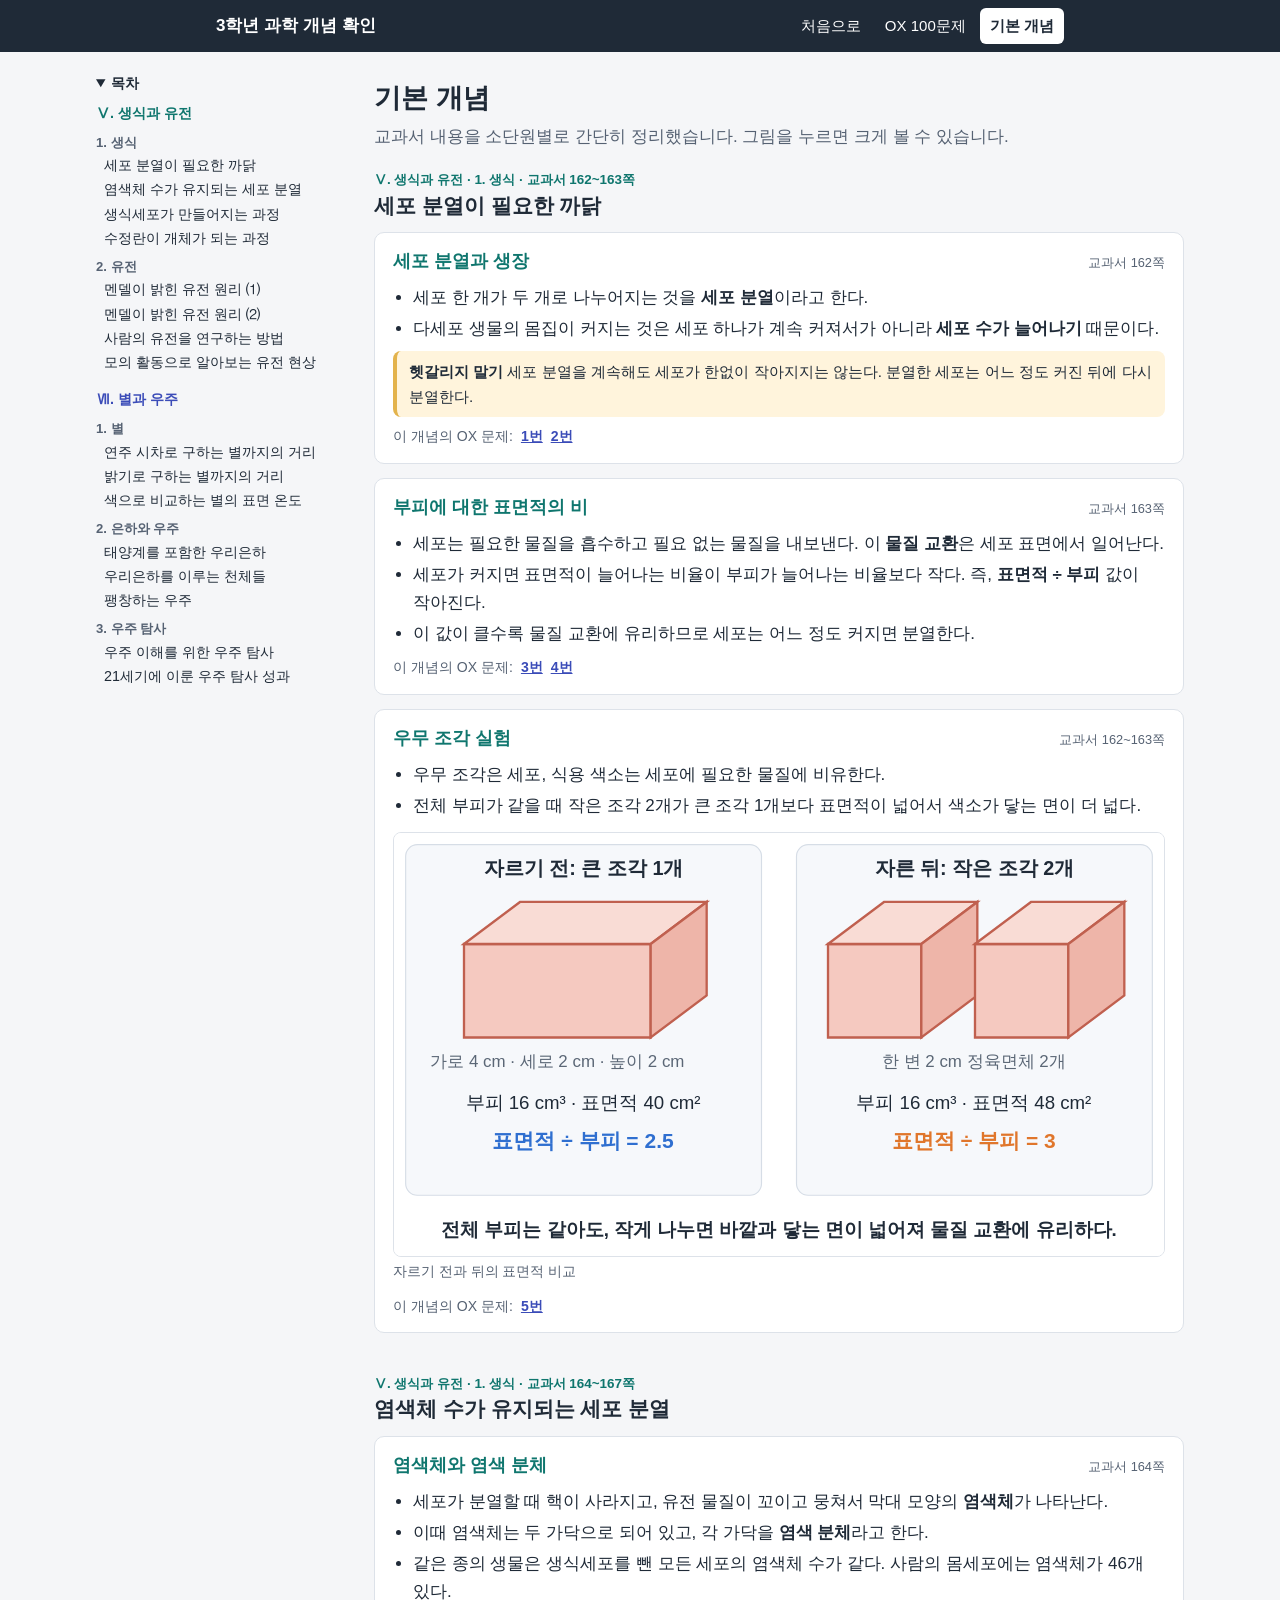
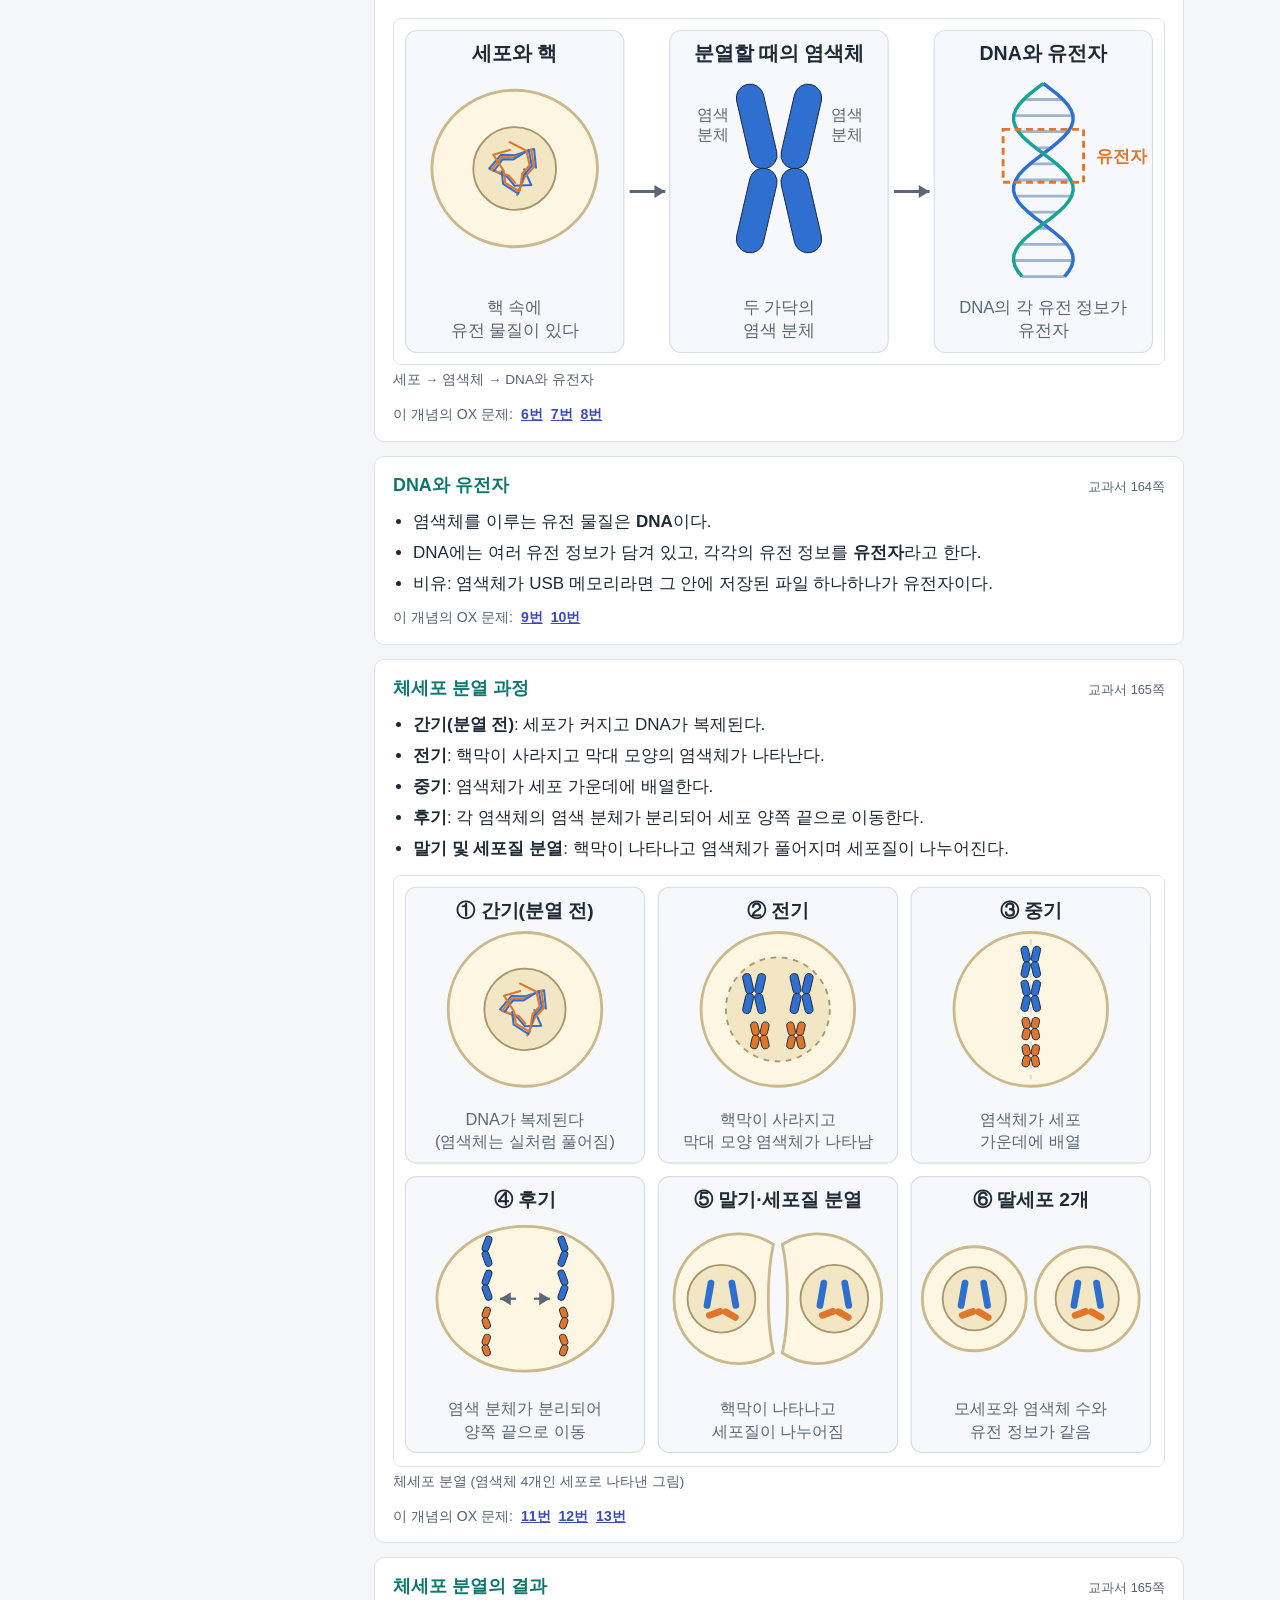
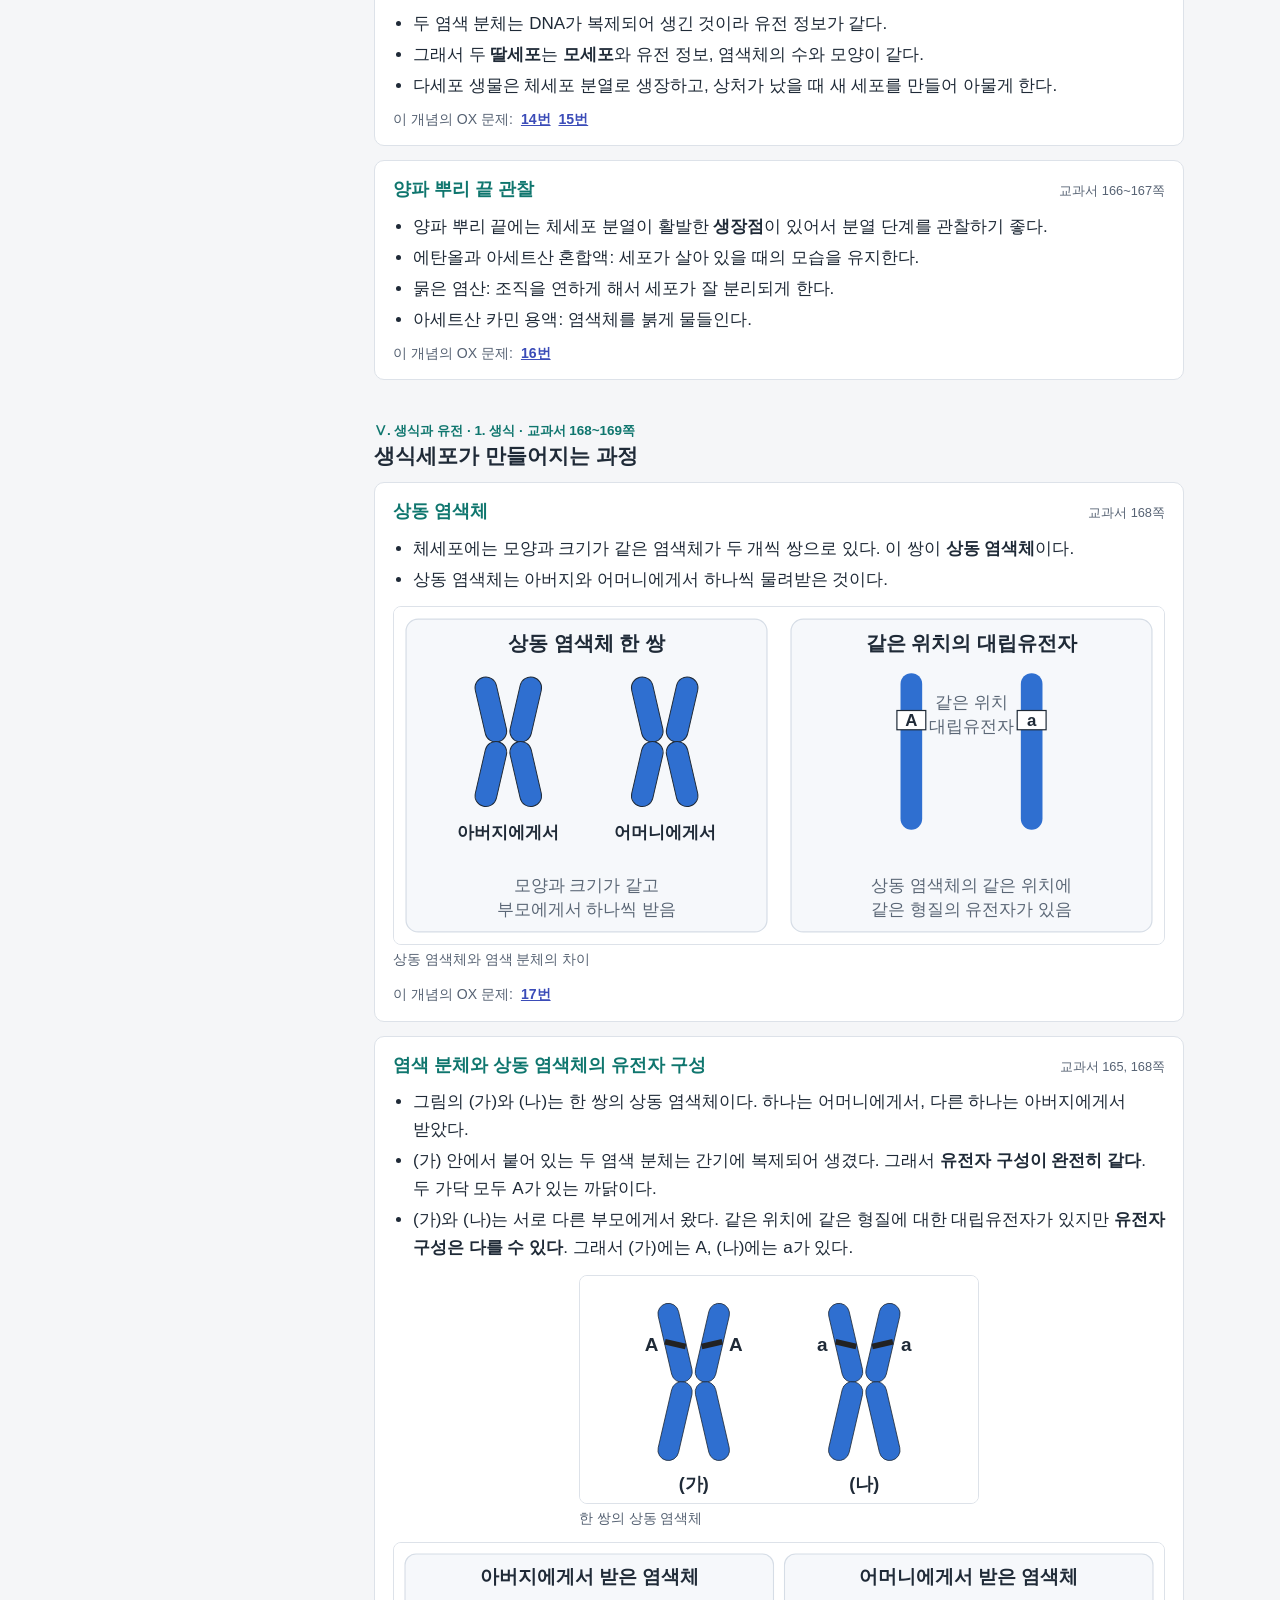
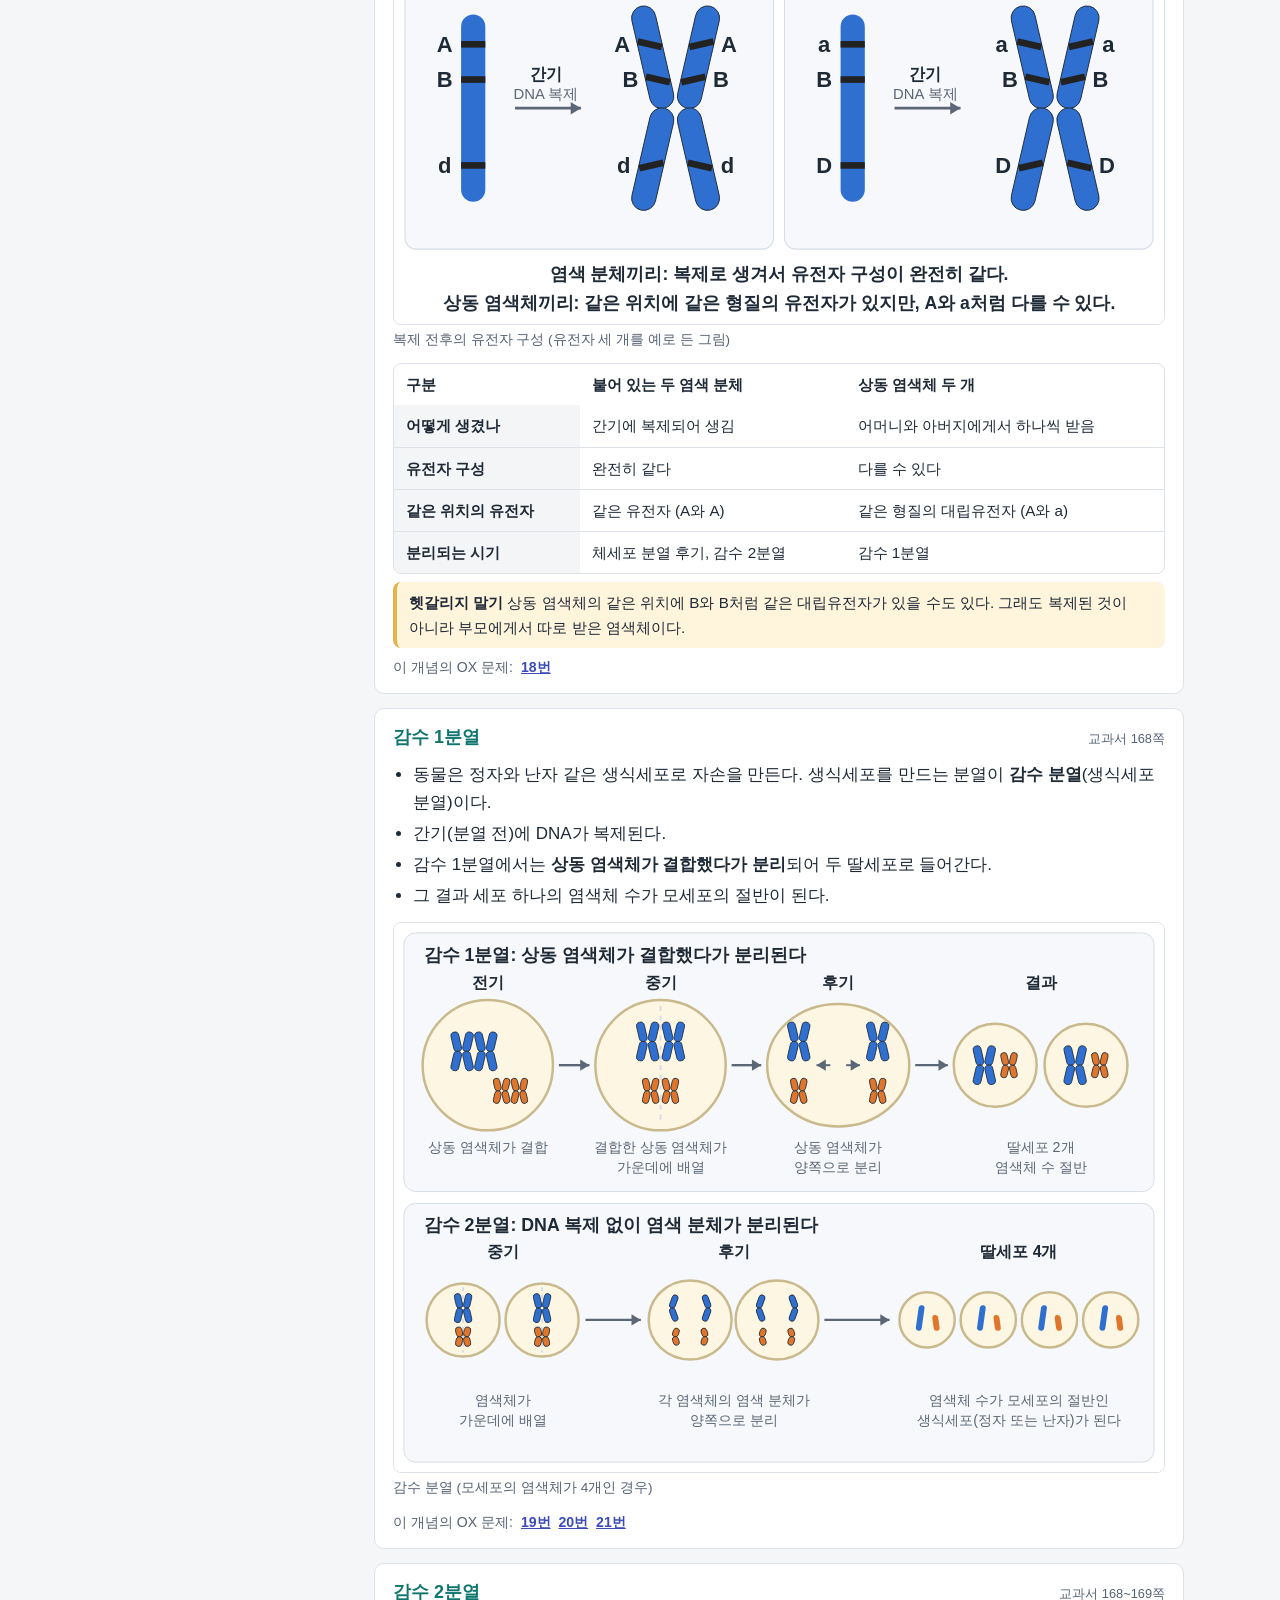
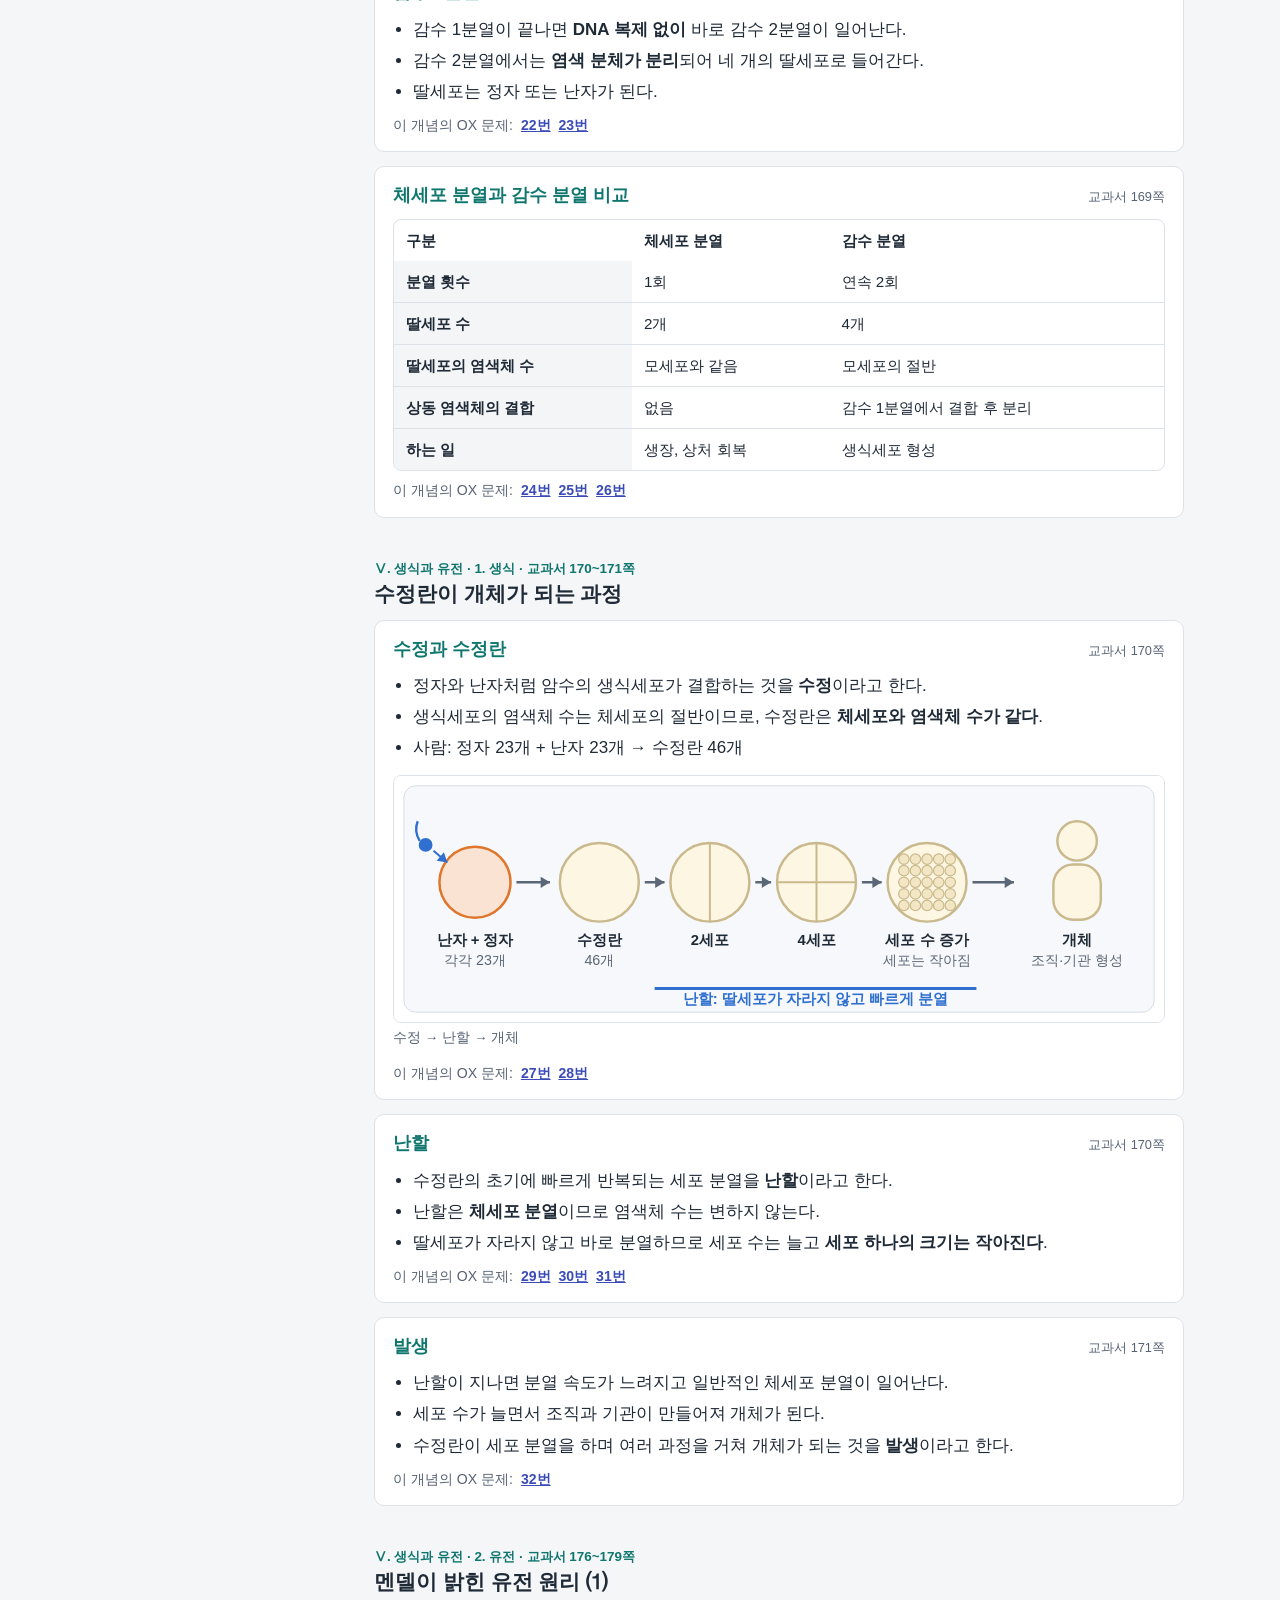
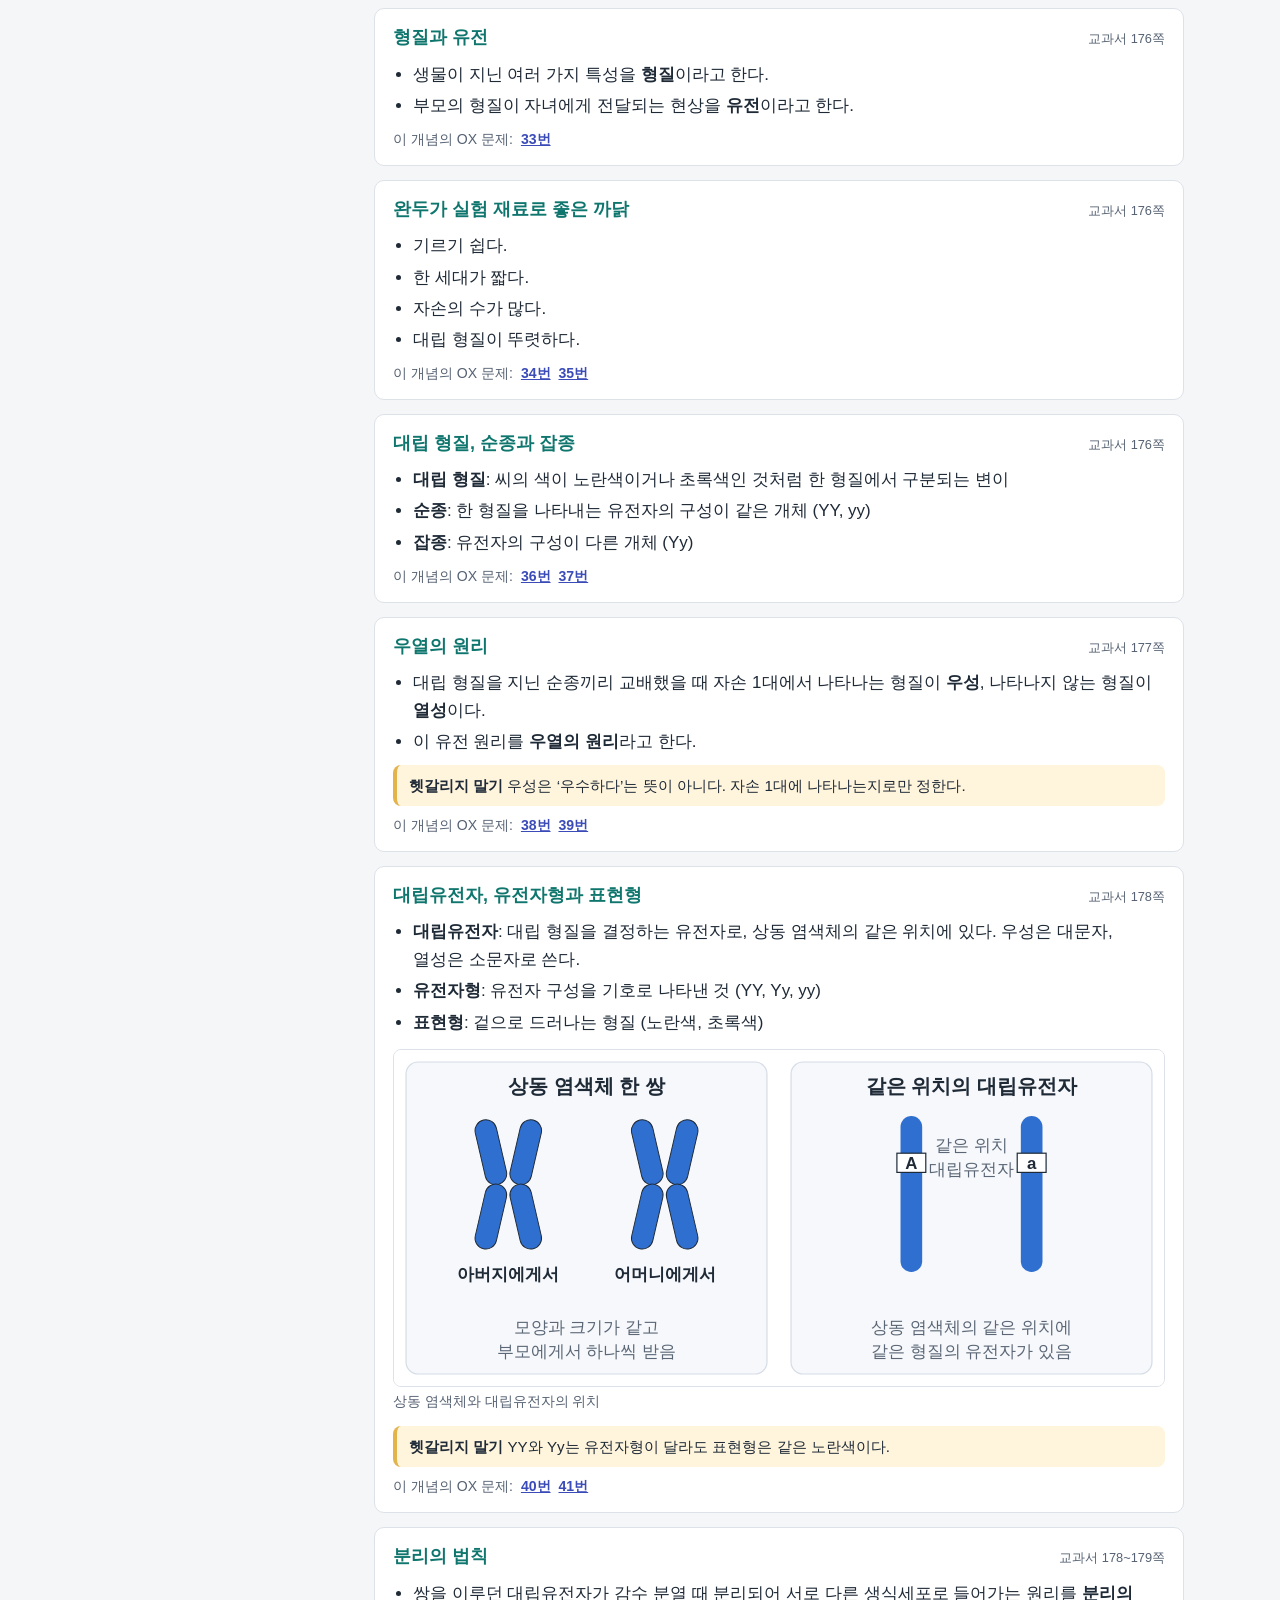
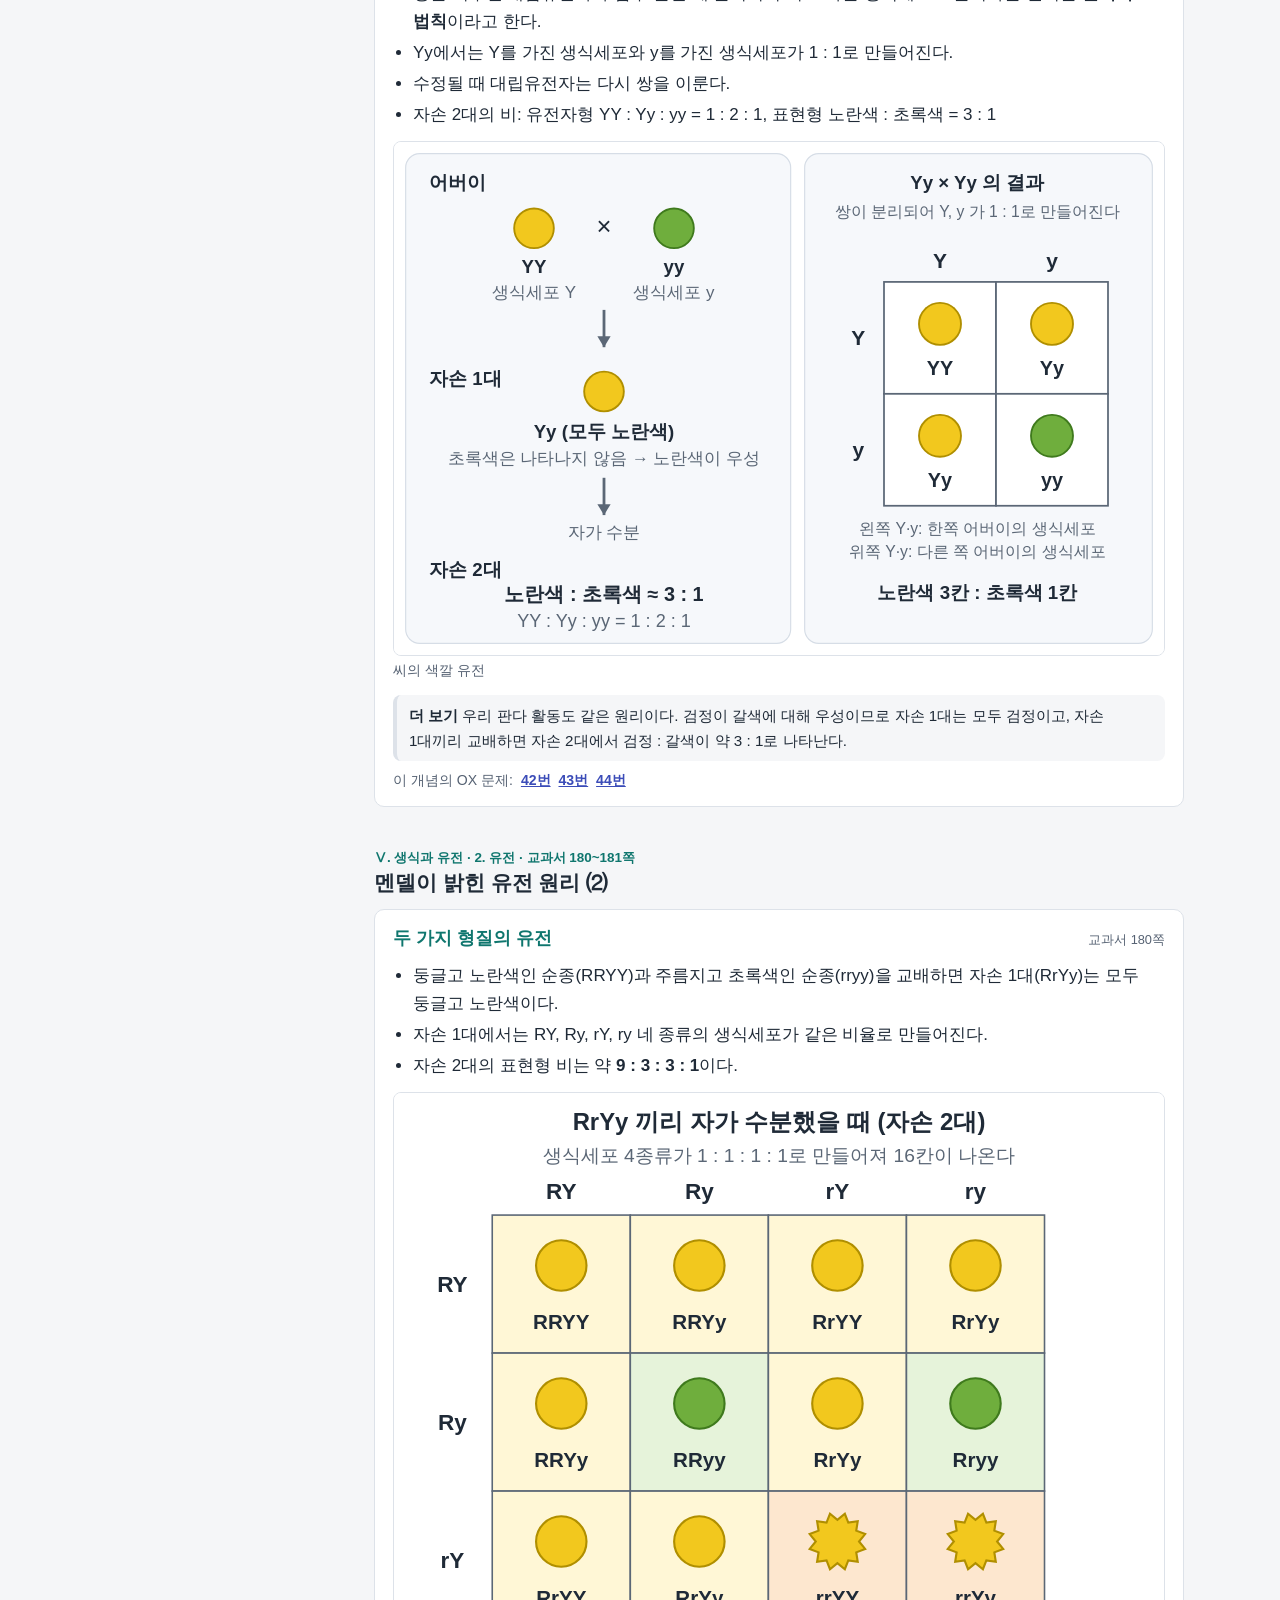
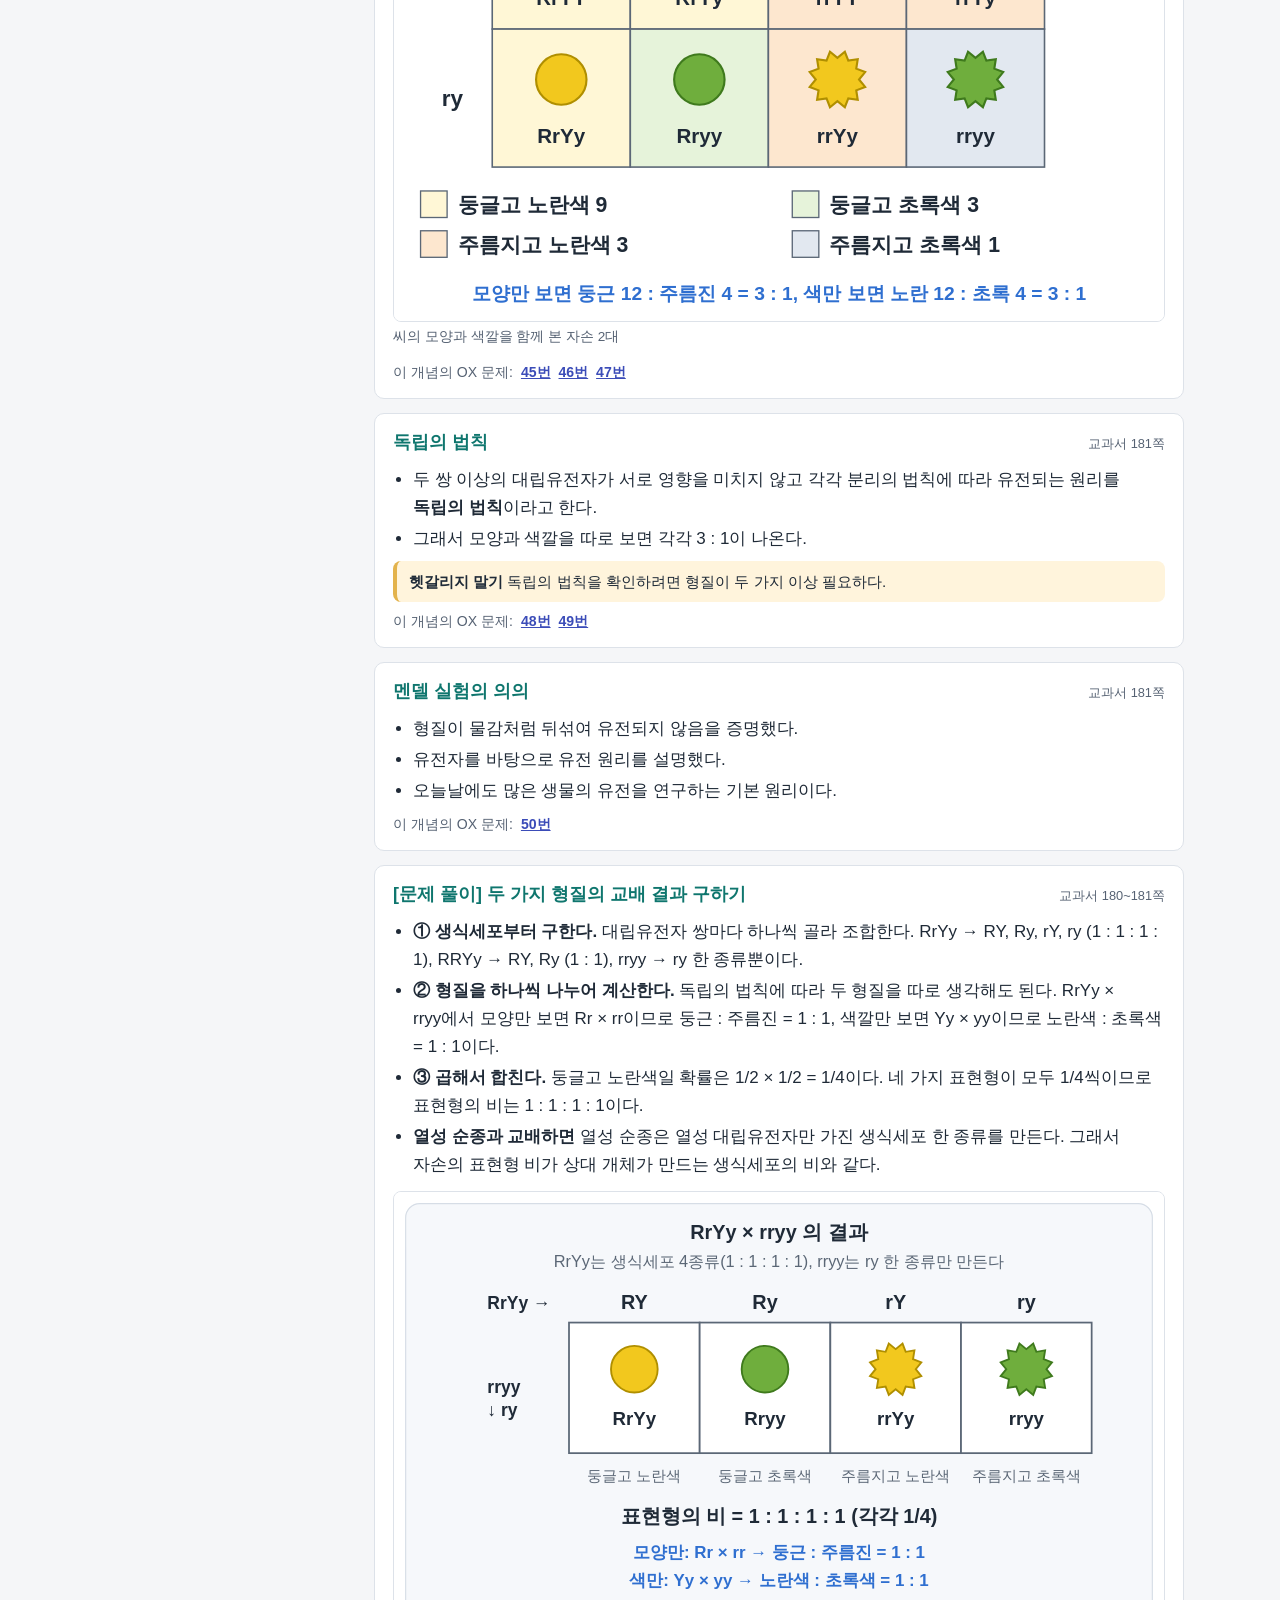
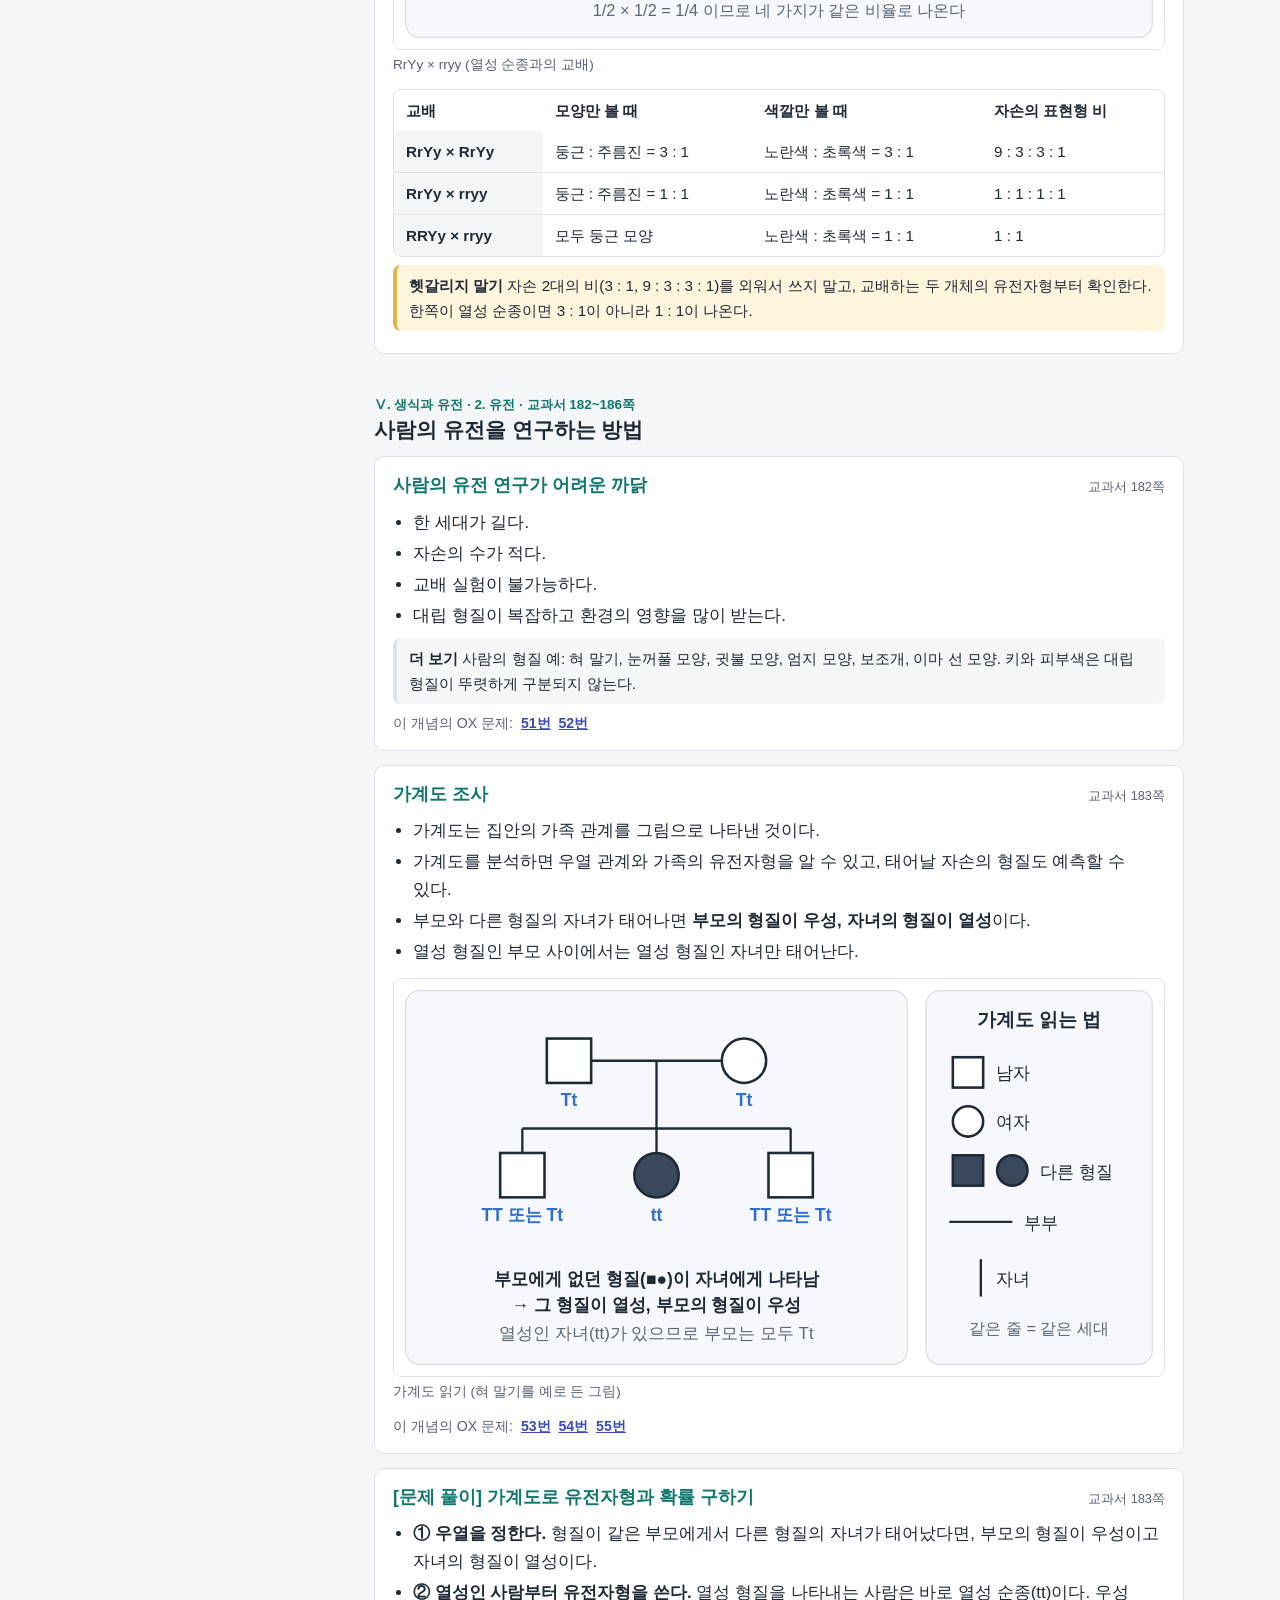
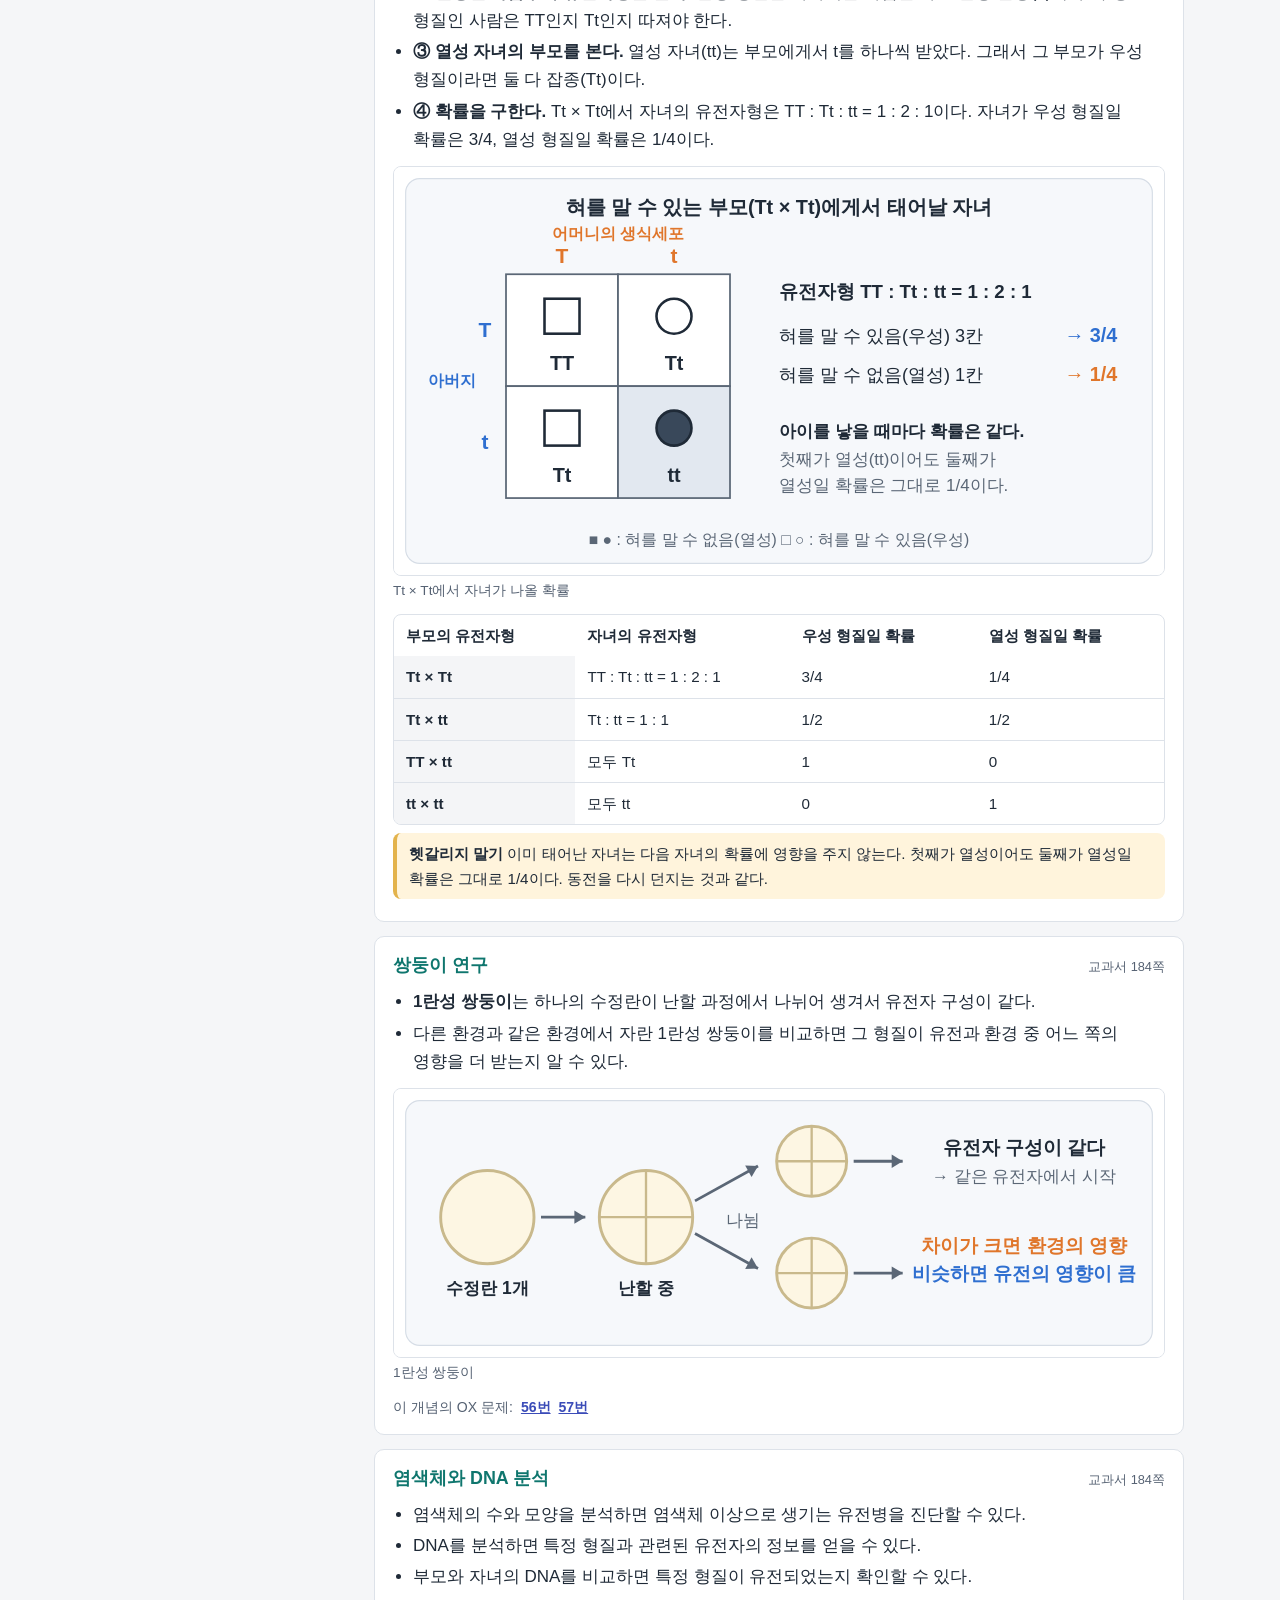
==== commit af81a313: "가계도 확률과 두 가지 형질 교배 풀이 개념 추가 Co-Authored-By: Claude Opus 5.5 <noreply@anthropic.com>" ====
--- a/concepts.html
+++ b/concepts.html
@@ -5,7 +5,7 @@
 <meta name="viewport" content="width=device-width, initial-scale=1">
 <title>기본 개념</title>
 <meta name="description" content="생식과 유전, 별과 우주 교과서 기본 개념 정리">
-<link rel="stylesheet" href="style.css?v=6">
+<link rel="stylesheet" href="style.css?v=7">
 </head>
 <body class="kpage">
 <div class="stick" id="stick"><header class="top"><div class="wrap topin"><a class="brand" href="index.html">3학년 과학 개념 확인</a><span class="online" id="online" hidden><i aria-hidden="true"></i><span class="oltxt"><span>지금 <b id="onlineN">0</b>명<span class="olt"> 사용 중</span></span><span id="today" hidden>오늘 <b id="todayN">0</b>명<span class="olt"> 방문</span></span></span></span><nav><a href="index.html">처음으로</a><a href="ox.html">OX 100문제</a><a href="concepts.html" aria-current=page>기본 개념</a></nav></div></header></div>
@@ -14,7 +14,7 @@
 <main>
 <h1>기본 개념</h1>
 <p class="lead">교과서 내용을 소단원별로 간단히 정리했습니다. 그림을 누르면 크게 볼 수 있습니다.</p>
-<section class="kunit gen" id="ku01"><p class="crumb">Ⅴ. 생식과 유전 · 1. 생식 · 교과서 162~163쪽</p><h2>세포 분열이 필요한 까닭</h2><article class="concept" id="c101"><h3>세포 분열과 생장<span class="pg">교과서 162쪽</span></h3><ul><li>세포 한 개가 두 개로 나누어지는 것을 <b>세포 분열</b>이라고 한다.</li><li>다세포 생물의 몸집이 커지는 것은 세포 하나가 계속 커져서가 아니라 <b>세포 수가 늘어나기</b> 때문이다.</li></ul><p class="warn"><b>헷갈리지 말기</b> 세포 분열을 계속해도 세포가 한없이 작아지지는 않는다. 분열한 세포는 어느 정도 커진 뒤에 다시 분열한다.</p><p class="rel">이 개념의 OX 문제: <a href="ox.html#q001">1번</a> <a href="ox.html#q002">2번</a></p></article><article class="concept" id="c102"><h3>부피에 대한 표면적의 비<span class="pg">교과서 163쪽</span></h3><ul><li>세포는 필요한 물질을 흡수하고 필요 없는 물질을 내보낸다. 이 <b>물질 교환</b>은 세포 표면에서 일어난다.</li><li>세포가 커지면 표면적이 늘어나는 비율이 부피가 늘어나는 비율보다 작다. 즉, <b>표면적 ÷ 부피</b> 값이 작아진다.</li><li>이 값이 클수록 물질 교환에 유리하므로 세포는 어느 정도 커지면 분열한다.</li></ul><p class="rel">이 개념의 OX 문제: <a href="ox.html#q003">3번</a> <a href="ox.html#q004">4번</a></p></article><article class="concept" id="c103"><h3>우무 조각 실험<span class="pg">교과서 162~163쪽</span></h3><ul><li>우무 조각은 세포, 식용 색소는 세포에 필요한 물질에 비유한다.</li><li>전체 부피가 같을 때 작은 조각 2개가 큰 조각 1개보다 표면적이 넓어서 색소가 닿는 면이 더 넓다.</li></ul><div class="figs"><figure class=""><a href="img/g_agar.svg" target="_blank" rel="noopener" title="크게 보기"><img src="img/g_agar.svg" alt="큰 우무 조각과 작은 우무 조각의 부피와 표면적 비교" width="660" height="362" loading="lazy"></a><figcaption>자르기 전과 뒤의 표면적 비교</figcaption></figure></div><p class="rel">이 개념의 OX 문제: <a href="ox.html#q005">5번</a></p></article></section><section class="kunit gen" id="ku02"><p class="crumb">Ⅴ. 생식과 유전 · 1. 생식 · 교과서 164~167쪽</p><h2>염색체 수가 유지되는 세포 분열</h2><article class="concept" id="c201"><h3>염색체와 염색 분체<span class="pg">교과서 164쪽</span></h3><ul><li>세포가 분열할 때 핵이 사라지고, 유전 물질이 꼬이고 뭉쳐서 막대 모양의 <b>염색체</b>가 나타난다.</li><li>이때 염색체는 두 가닥으로 되어 있고, 각 가닥을 <b>염색 분체</b>라고 한다.</li><li>같은 종의 생물은 생식세포를 뺀 모든 세포의 염색체 수가 같다. 사람의 몸세포에는 염색체가 46개 있다.</li></ul><div class="figs"><figure class=""><a href="img/g_chromosome.svg" target="_blank" rel="noopener" title="크게 보기"><img src="img/g_chromosome.svg" alt="세포, 염색체, DNA와 유전자의 관계" width="670" height="300" loading="lazy"></a><figcaption>세포 → 염색체 → DNA와 유전자</figcaption></figure></div><p class="rel">이 개념의 OX 문제: <a href="ox.html#q006">6번</a> <a href="ox.html#q007">7번</a> <a href="ox.html#q008">8번</a></p></article><article class="concept" id="c202"><h3>DNA와 유전자<span class="pg">교과서 164쪽</span></h3><ul><li>염색체를 이루는 유전 물질은 <b>DNA</b>이다.</li><li>DNA에는 여러 유전 정보가 담겨 있고, 각각의 유전 정보를 <b>유전자</b>라고 한다.</li><li>비유: 염색체가 USB 메모리라면 그 안에 저장된 파일 하나하나가 유전자이다.</li></ul><p class="rel">이 개념의 OX 문제: <a href="ox.html#q009">9번</a> <a href="ox.html#q010">10번</a></p></article><article class="concept" id="c203"><h3>체세포 분열 과정<span class="pg">교과서 165쪽</span></h3><ul><li><b>간기(분열 전)</b>: 세포가 커지고 DNA가 복제된다.</li><li><b>전기</b>: 핵막이 사라지고 막대 모양의 염색체가 나타난다.</li><li><b>중기</b>: 염색체가 세포 가운데에 배열한다.</li><li><b>후기</b>: 각 염색체의 염색 분체가 분리되어 세포 양쪽 끝으로 이동한다.</li><li><b>말기 및 세포질 분열</b>: 핵막이 나타나고 염색체가 풀어지며 세포질이 나누어진다.</li></ul><div class="figs"><figure class=""><a href="img/g_mitosis.svg" target="_blank" rel="noopener" title="크게 보기"><img src="img/g_mitosis.svg" alt="체세포 분열의 여섯 단계" width="682" height="522" loading="lazy"></a><figcaption>체세포 분열 (염색체 4개인 세포로 나타낸 그림)</figcaption></figure></div><p class="rel">이 개념의 OX 문제: <a href="ox.html#q011">11번</a> <a href="ox.html#q012">12번</a> <a href="ox.html#q013">13번</a></p></article><article class="concept" id="c204"><h3>체세포 분열의 결과<span class="pg">교과서 165쪽</span></h3><ul><li>두 염색 분체는 DNA가 복제되어 생긴 것이라 유전 정보가 같다.</li><li>그래서 두 <b>딸세포</b>는 <b>모세포</b>와 유전 정보, 염색체의 수와 모양이 같다.</li><li>다세포 생물은 체세포 분열로 생장하고, 상처가 났을 때 새 세포를 만들어 아물게 한다.</li></ul><p class="rel">이 개념의 OX 문제: <a href="ox.html#q014">14번</a> <a href="ox.html#q015">15번</a></p></article><article class="concept" id="c205"><h3>양파 뿌리 끝 관찰<span class="pg">교과서 166~167쪽</span></h3><ul><li>양파 뿌리 끝에는 체세포 분열이 활발한 <b>생장점</b>이 있어서 분열 단계를 관찰하기 좋다.</li><li>에탄올과 아세트산 혼합액: 세포가 살아 있을 때의 모습을 유지한다.</li><li>묽은 염산: 조직을 연하게 해서 세포가 잘 분리되게 한다.</li><li>아세트산 카민 용액: 염색체를 붉게 물들인다.</li></ul><p class="rel">이 개념의 OX 문제: <a href="ox.html#q016">16번</a></p></article></section><section class="kunit gen" id="ku03"><p class="crumb">Ⅴ. 생식과 유전 · 1. 생식 · 교과서 168~169쪽</p><h2>생식세포가 만들어지는 과정</h2><article class="concept" id="c301"><h3>상동 염색체<span class="pg">교과서 168쪽</span></h3><ul><li>체세포에는 모양과 크기가 같은 염색체가 두 개씩 쌍으로 있다. 이 쌍이 <b>상동 염색체</b>이다.</li><li>상동 염색체는 아버지와 어머니에게서 하나씩 물려받은 것이다.</li></ul><div class="figs"><figure class=""><a href="img/g_homolog.svg" target="_blank" rel="noopener" title="크게 보기"><img src="img/g_homolog.svg" alt="상동 염색체 한 쌍과 같은 위치의 대립유전자" width="640" height="280" loading="lazy"></a><figcaption>상동 염색체와 염색 분체의 차이</figcaption></figure></div><p class="rel">이 개념의 OX 문제: <a href="ox.html#q017">17번</a></p></article><article class="concept" id="c311"><h3>염색 분체와 상동 염색체의 유전자 구성<span class="pg">교과서 165, 168쪽</span></h3><ul><li>그림의 (가)와 (나)는 한 쌍의 상동 염색체이다. 하나는 어머니에게서, 다른 하나는 아버지에게서 받았다.</li><li>(가) 안에서 붙어 있는 두 염색 분체는 간기에 복제되어 생겼다. 그래서 <b>유전자 구성이 완전히 같다</b>. 두 가닥 모두 A가 있는 까닭이다.</li><li>(가)와 (나)는 서로 다른 부모에게서 왔다. 같은 위치에 같은 형질에 대한 대립유전자가 있지만 <b>유전자 구성은 다를 수 있다</b>. 그래서 (가)에는 A, (나)에는 a가 있다.</li></ul><div class="figs"><figure class="narrow"><a href="img/g_pair.svg" target="_blank" rel="noopener" title="크게 보기"><img src="img/g_pair.svg" alt="한 쌍의 상동 염색체 (가), (나)와 대립유전자 A, a" width="420" height="240" loading="lazy"></a><figcaption>한 쌍의 상동 염색체</figcaption></figure><figure class=""><a href="img/g_sister.svg" target="_blank" rel="noopener" title="크게 보기"><img src="img/g_sister.svg" alt="간기에 복제된 염색 분체와 부모에게서 받은 상동 염색체의 유전자 구성" width="700" height="346" loading="lazy"></a><figcaption>복제 전후의 유전자 구성 (유전자 세 개를 예로 든 그림)</figcaption></figure></div><div class="tablewrap"><table class="cmp"><thead><tr><th scope="col">구분</th><th scope="col">붙어 있는 두 염색 분체</th><th scope="col">상동 염색체 두 개</th></tr></thead><tbody><tr><th scope="row">어떻게 생겼나</th><td>간기에 복제되어 생김</td><td>어머니와 아버지에게서 하나씩 받음</td></tr><tr><th scope="row">유전자 구성</th><td>완전히 같다</td><td>다를 수 있다</td></tr><tr><th scope="row">같은 위치의 유전자</th><td>같은 유전자 (A와 A)</td><td>같은 형질의 대립유전자 (A와 a)</td></tr><tr><th scope="row">분리되는 시기</th><td>체세포 분열 후기, 감수 2분열</td><td>감수 1분열</td></tr></tbody></table></div><p class="warn"><b>헷갈리지 말기</b> 상동 염색체의 같은 위치에 B와 B처럼 같은 대립유전자가 있을 수도 있다. 그래도 복제된 것이 아니라 부모에게서 따로 받은 염색체이다.</p><p class="rel">이 개념의 OX 문제: <a href="ox.html#q018">18번</a></p></article><article class="concept" id="c302"><h3>감수 1분열<span class="pg">교과서 168쪽</span></h3><ul><li>동물은 정자와 난자 같은 생식세포로 자손을 만든다. 생식세포를 만드는 분열이 <b>감수 분열</b>(생식세포 분열)이다.</li><li>간기(분열 전)에 DNA가 복제된다.</li><li>감수 1분열에서는 <b>상동 염색체가 결합했다가 분리</b>되어 두 딸세포로 들어간다.</li><li>그 결과 세포 하나의 염색체 수가 모세포의 절반이 된다.</li></ul><div class="figs"><figure class=""><a href="img/g_meiosis.svg" target="_blank" rel="noopener" title="크게 보기"><img src="img/g_meiosis.svg" alt="감수 1분열과 감수 2분열 과정" width="780" height="556" loading="lazy"></a><figcaption>감수 분열 (모세포의 염색체가 4개인 경우)</figcaption></figure></div><p class="rel">이 개념의 OX 문제: <a href="ox.html#q019">19번</a> <a href="ox.html#q020">20번</a> <a href="ox.html#q021">21번</a></p></article><article class="concept" id="c303"><h3>감수 2분열<span class="pg">교과서 168~169쪽</span></h3><ul><li>감수 1분열이 끝나면 <b>DNA 복제 없이</b> 바로 감수 2분열이 일어난다.</li><li>감수 2분열에서는 <b>염색 분체가 분리</b>되어 네 개의 딸세포로 들어간다.</li><li>딸세포는 정자 또는 난자가 된다.</li></ul><p class="rel">이 개념의 OX 문제: <a href="ox.html#q022">22번</a> <a href="ox.html#q023">23번</a></p></article><article class="concept" id="c304"><h3>체세포 분열과 감수 분열 비교<span class="pg">교과서 169쪽</span></h3><div class="tablewrap"><table class="cmp"><thead><tr><th scope="col">구분</th><th scope="col">체세포 분열</th><th scope="col">감수 분열</th></tr></thead><tbody><tr><th scope="row">분열 횟수</th><td>1회</td><td>연속 2회</td></tr><tr><th scope="row">딸세포 수</th><td>2개</td><td>4개</td></tr><tr><th scope="row">딸세포의 염색체 수</th><td>모세포와 같음</td><td>모세포의 절반</td></tr><tr><th scope="row">상동 염색체의 결합</th><td>없음</td><td>감수 1분열에서 결합 후 분리</td></tr><tr><th scope="row">하는 일</th><td>생장, 상처 회복</td><td>생식세포 형성</td></tr></tbody></table></div><p class="rel">이 개념의 OX 문제: <a href="ox.html#q024">24번</a> <a href="ox.html#q025">25번</a> <a href="ox.html#q026">26번</a></p></article></section><section class="kunit gen" id="ku04"><p class="crumb">Ⅴ. 생식과 유전 · 1. 생식 · 교과서 170~171쪽</p><h2>수정란이 개체가 되는 과정</h2><article class="concept" id="c401"><h3>수정과 수정란<span class="pg">교과서 170쪽</span></h3><ul><li>정자와 난자처럼 암수의 생식세포가 결합하는 것을 <b>수정</b>이라고 한다.</li><li>생식세포의 염색체 수는 체세포의 절반이므로, 수정란은 <b>체세포와 염색체 수가 같다</b>.</li><li>사람: 정자 23개 + 난자 23개 → 수정란 46개</li></ul><div class="figs"><figure class=""><a href="img/g_development.svg" target="_blank" rel="noopener" title="크게 보기"><img src="img/g_development.svg" alt="수정란이 난할을 거쳐 개체가 되는 과정" width="780" height="250" loading="lazy"></a><figcaption>수정 → 난할 → 개체</figcaption></figure></div><p class="rel">이 개념의 OX 문제: <a href="ox.html#q027">27번</a> <a href="ox.html#q028">28번</a></p></article><article class="concept" id="c402"><h3>난할<span class="pg">교과서 170쪽</span></h3><ul><li>수정란의 초기에 빠르게 반복되는 세포 분열을 <b>난할</b>이라고 한다.</li><li>난할은 <b>체세포 분열</b>이므로 염색체 수는 변하지 않는다.</li><li>딸세포가 자라지 않고 바로 분열하므로 세포 수는 늘고 <b>세포 하나의 크기는 작아진다</b>.</li></ul><p class="rel">이 개념의 OX 문제: <a href="ox.html#q029">29번</a> <a href="ox.html#q030">30번</a> <a href="ox.html#q031">31번</a></p></article><article class="concept" id="c403"><h3>발생<span class="pg">교과서 171쪽</span></h3><ul><li>난할이 지나면 분열 속도가 느려지고 일반적인 체세포 분열이 일어난다.</li><li>세포 수가 늘면서 조직과 기관이 만들어져 개체가 된다.</li><li>수정란이 세포 분열을 하며 여러 과정을 거쳐 개체가 되는 것을 <b>발생</b>이라고 한다.</li></ul><p class="rel">이 개념의 OX 문제: <a href="ox.html#q032">32번</a></p></article></section><section class="kunit gen" id="ku05"><p class="crumb">Ⅴ. 생식과 유전 · 2. 유전 · 교과서 176~179쪽</p><h2>멘델이 밝힌 유전 원리 ⑴</h2><article class="concept" id="g101"><h3>형질과 유전<span class="pg">교과서 176쪽</span></h3><ul><li>생물이 지닌 여러 가지 특성을 <b>형질</b>이라고 한다.</li><li>부모의 형질이 자녀에게 전달되는 현상을 <b>유전</b>이라고 한다.</li></ul><p class="rel">이 개념의 OX 문제: <a href="ox.html#q033">33번</a></p></article><article class="concept" id="g102"><h3>완두가 실험 재료로 좋은 까닭<span class="pg">교과서 176쪽</span></h3><ul><li>기르기 쉽다.</li><li>한 세대가 짧다.</li><li>자손의 수가 많다.</li><li>대립 형질이 뚜렷하다.</li></ul><p class="rel">이 개념의 OX 문제: <a href="ox.html#q034">34번</a> <a href="ox.html#q035">35번</a></p></article><article class="concept" id="g103"><h3>대립 형질, 순종과 잡종<span class="pg">교과서 176쪽</span></h3><ul><li><b>대립 형질</b>: 씨의 색이 노란색이거나 초록색인 것처럼 한 형질에서 구분되는 변이</li><li><b>순종</b>: 한 형질을 나타내는 유전자의 구성이 같은 개체 (YY, yy)</li><li><b>잡종</b>: 유전자의 구성이 다른 개체 (Yy)</li></ul><p class="rel">이 개념의 OX 문제: <a href="ox.html#q036">36번</a> <a href="ox.html#q037">37번</a></p></article><article class="concept" id="g104"><h3>우열의 원리<span class="pg">교과서 177쪽</span></h3><ul><li>대립 형질을 지닌 순종끼리 교배했을 때 자손 1대에서 나타나는 형질이 <b>우성</b>, 나타나지 않는 형질이 <b>열성</b>이다.</li><li>이 유전 원리를 <b>우열의 원리</b>라고 한다.</li></ul><p class="warn"><b>헷갈리지 말기</b> 우성은 ‘우수하다’는 뜻이 아니다. 자손 1대에 나타나는지로만 정한다.</p><p class="rel">이 개념의 OX 문제: <a href="ox.html#q038">38번</a> <a href="ox.html#q039">39번</a></p></article><article class="concept" id="g105"><h3>대립유전자, 유전자형과 표현형<span class="pg">교과서 178쪽</span></h3><ul><li><b>대립유전자</b>: 대립 형질을 결정하는 유전자로, 상동 염색체의 같은 위치에 있다. 우성은 대문자, 열성은 소문자로 쓴다.</li><li><b>유전자형</b>: 유전자 구성을 기호로 나타낸 것 (YY, Yy, yy)</li><li><b>표현형</b>: 겉으로 드러나는 형질 (노란색, 초록색)</li></ul><div class="figs"><figure class=""><a href="img/g_homolog.svg" target="_blank" rel="noopener" title="크게 보기"><img src="img/g_homolog.svg" alt="상동 염색체의 같은 위치에 있는 대립유전자" width="640" height="280" loading="lazy"></a><figcaption>상동 염색체와 대립유전자의 위치</figcaption></figure></div><p class="warn"><b>헷갈리지 말기</b> YY와 Yy는 유전자형이 달라도 표현형은 같은 노란색이다.</p><p class="rel">이 개념의 OX 문제: <a href="ox.html#q040">40번</a> <a href="ox.html#q041">41번</a></p></article><article class="concept" id="g106"><h3>분리의 법칙<span class="pg">교과서 178~179쪽</span></h3><ul><li>쌍을 이루던 대립유전자가 감수 분열 때 분리되어 서로 다른 생식세포로 들어가는 원리를 <b>분리의 법칙</b>이라고 한다.</li><li>Yy에서는 Y를 가진 생식세포와 y를 가진 생식세포가 1 : 1로 만들어진다.</li><li>수정될 때 대립유전자는 다시 쌍을 이룬다.</li><li>자손 2대의 비: 유전자형 YY : Yy : yy = 1 : 2 : 1, 표현형 노란색 : 초록색 = 3 : 1</li></ul><div class="figs"><figure class=""><a href="img/g_monohybrid.svg" target="_blank" rel="noopener" title="크게 보기"><img src="img/g_monohybrid.svg" alt="한 가지 형질의 교배와 자손 2대의 비" width="660" height="440" loading="lazy"></a><figcaption>씨의 색깔 유전</figcaption></figure></div><p class="note"><b>더 보기</b> 우리 판다 활동도 같은 원리이다. 검정이 갈색에 대해 우성이므로 자손 1대는 모두 검정이고, 자손 1대끼리 교배하면 자손 2대에서 검정 : 갈색이 약 3 : 1로 나타난다.</p><p class="rel">이 개념의 OX 문제: <a href="ox.html#q042">42번</a> <a href="ox.html#q043">43번</a> <a href="ox.html#q044">44번</a></p></article></section><section class="kunit gen" id="ku06"><p class="crumb">Ⅴ. 생식과 유전 · 2. 유전 · 교과서 180~181쪽</p><h2>멘델이 밝힌 유전 원리 ⑵</h2><article class="concept" id="g201"><h3>두 가지 형질의 유전<span class="pg">교과서 180쪽</span></h3><ul><li>둥글고 노란색인 순종(RRYY)과 주름지고 초록색인 순종(rryy)을 교배하면 자손 1대(RrYy)는 모두 둥글고 노란색이다.</li><li>자손 1대에서는 RY, Ry, rY, ry 네 종류의 생식세포가 같은 비율로 만들어진다.</li><li>자손 2대의 표현형 비는 약 <b>9 : 3 : 3 : 1</b>이다.</li></ul><div class="figs"><figure class=""><a href="img/g_dihybrid.svg" target="_blank" rel="noopener" title="크게 보기"><img src="img/g_dihybrid.svg" alt="두 가지 형질의 자손 2대를 나타낸 16칸 표" width="580" height="624" loading="lazy"></a><figcaption>씨의 모양과 색깔을 함께 본 자손 2대</figcaption></figure></div><p class="rel">이 개념의 OX 문제: <a href="ox.html#q045">45번</a> <a href="ox.html#q046">46번</a> <a href="ox.html#q047">47번</a></p></article><article class="concept" id="g202"><h3>독립의 법칙<span class="pg">교과서 181쪽</span></h3><ul><li>두 쌍 이상의 대립유전자가 서로 영향을 미치지 않고 각각 분리의 법칙에 따라 유전되는 원리를 <b>독립의 법칙</b>이라고 한다.</li><li>그래서 모양과 색깔을 따로 보면 각각 3 : 1이 나온다.</li></ul><p class="warn"><b>헷갈리지 말기</b> 독립의 법칙을 확인하려면 형질이 두 가지 이상 필요하다.</p><p class="rel">이 개념의 OX 문제: <a href="ox.html#q048">48번</a> <a href="ox.html#q049">49번</a></p></article><article class="concept" id="g203"><h3>멘델 실험의 의의<span class="pg">교과서 181쪽</span></h3><ul><li>형질이 물감처럼 뒤섞여 유전되지 않음을 증명했다.</li><li>유전자를 바탕으로 유전 원리를 설명했다.</li><li>오늘날에도 많은 생물의 유전을 연구하는 기본 원리이다.</li></ul><p class="rel">이 개념의 OX 문제: <a href="ox.html#q050">50번</a></p></article></section><section class="kunit gen" id="ku07"><p class="crumb">Ⅴ. 생식과 유전 · 2. 유전 · 교과서 182~186쪽</p><h2>사람의 유전을 연구하는 방법</h2><article class="concept" id="g301"><h3>사람의 유전 연구가 어려운 까닭<span class="pg">교과서 182쪽</span></h3><ul><li>한 세대가 길다.</li><li>자손의 수가 적다.</li><li>교배 실험이 불가능하다.</li><li>대립 형질이 복잡하고 환경의 영향을 많이 받는다.</li></ul><p class="note"><b>더 보기</b> 사람의 형질 예: 혀 말기, 눈꺼풀 모양, 귓불 모양, 엄지 모양, 보조개, 이마 선 모양. 키와 피부색은 대립 형질이 뚜렷하게 구분되지 않는다.</p><p class="rel">이 개념의 OX 문제: <a href="ox.html#q051">51번</a> <a href="ox.html#q052">52번</a></p></article><article class="concept" id="g302"><h3>가계도 조사<span class="pg">교과서 183쪽</span></h3><ul><li>가계도는 집안의 가족 관계를 그림으로 나타낸 것이다.</li><li>가계도를 분석하면 우열 관계와 가족의 유전자형을 알 수 있고, 태어날 자손의 형질도 예측할 수 있다.</li><li>부모와 다른 형질의 자녀가 태어나면 <b>부모의 형질이 우성, 자녀의 형질이 열성</b>이다.</li><li>열성 형질인 부모 사이에서는 열성 형질인 자녀만 태어난다.</li></ul><div class="figs"><figure class=""><a href="img/g_pedigree.svg" target="_blank" rel="noopener" title="크게 보기"><img src="img/g_pedigree.svg" alt="혀 말기를 예로 든 가계도와 읽는 법" width="660" height="340" loading="lazy"></a><figcaption>가계도 읽기 (혀 말기를 예로 든 그림)</figcaption></figure></div><p class="rel">이 개념의 OX 문제: <a href="ox.html#q053">53번</a> <a href="ox.html#q054">54번</a> <a href="ox.html#q055">55번</a></p></article><article class="concept" id="g303"><h3>쌍둥이 연구<span class="pg">교과서 184쪽</span></h3><ul><li><b>1란성 쌍둥이</b>는 하나의 수정란이 난할 과정에서 나뉘어 생겨서 유전자 구성이 같다.</li><li>다른 환경과 같은 환경에서 자란 1란성 쌍둥이를 비교하면 그 형질이 유전과 환경 중 어느 쪽의 영향을 더 받는지 알 수 있다.</li></ul><div class="figs"><figure class=""><a href="img/g_twin.svg" target="_blank" rel="noopener" title="크게 보기"><img src="img/g_twin.svg" alt="하나의 수정란에서 1란성 쌍둥이가 생기는 과정" width="660" height="230" loading="lazy"></a><figcaption>1란성 쌍둥이</figcaption></figure></div><p class="rel">이 개념의 OX 문제: <a href="ox.html#q056">56번</a> <a href="ox.html#q057">57번</a></p></article><article class="concept" id="g304"><h3>염색체와 DNA 분석<span class="pg">교과서 184쪽</span></h3><ul><li>염색체의 수와 모양을 분석하면 염색체 이상으로 생기는 유전병을 진단할 수 있다.</li><li>DNA를 분석하면 특정 형질과 관련된 유전자의 정보를 얻을 수 있다.</li><li>부모와 자녀의 DNA를 비교하면 특정 형질이 유전되었는지 확인할 수 있다.</li></ul><p class="rel">이 개념의 OX 문제: <a href="ox.html#q058">58번</a></p></article></section><section class="kunit gen" id="ku08"><p class="crumb">Ⅴ. 생식과 유전 · 2. 유전 · 교과서 188~189쪽</p><h2>모의 활동으로 알아보는 유전 현상</h2><article class="concept" id="g401"><h3>동전 던지기 모의 활동<span class="pg">교과서 188~189쪽</span></h3><ul><li>동전의 양면에 대립유전자를 하나씩 표시한다.</li><li>던져서 나온 면은 <b>생식세포에 들어간 대립유전자</b>를 뜻한다. (분리의 법칙)</li><li>두 사람의 동전을 짝 짓는 것은 <b>수정</b>을 뜻한다.</li><li>던질 때마다 결과가 달라지므로 같은 부모의 자녀도 유전자형이 다를 수 있다.</li></ul><div class="figs"><figure class=""><a href="img/g_coin.svg" target="_blank" rel="noopener" title="크게 보기"><img src="img/g_coin.svg" alt="두 동전으로 자녀의 유전자형을 정하는 활동" width="660" height="240" loading="lazy"></a><figcaption>동전 던지기와 생식세포, 수정의 관계</figcaption></figure></div><p class="rel">이 개념의 OX 문제: <a href="ox.html#q059">59번</a> <a href="ox.html#q060">60번</a></p></article></section><section class="kunit star" id="ku09"><p class="crumb">Ⅶ. 별과 우주 · 1. 별 · 교과서 226~229쪽</p><h2>연주 시차로 구하는 별까지의 거리</h2><article class="concept" id="a101"><h3>시차<span class="pg">교과서 226~227쪽</span></h3><ul><li>떨어진 두 지점에서 같은 물체를 보면 배경이 다르게 보인다.</li><li>두 관측 지점과 물체가 이루는 각을 <b>시차</b>라고 한다.</li><li>물체가 <b>가까울수록 시차가 크고</b>, 멀수록 작다.</li></ul><div class="figs"><figure class=""><a href="img/fig1.png" target="_blank" rel="noopener" title="크게 보기"><img src="img/fig1.png" alt="엄지손가락 실험으로 본 시차와 거리의 관계" width="1300" height="712" loading="lazy"></a><figcaption>거리에 따라 달라지는 시차</figcaption></figure></div><p class="rel">이 개념의 OX 문제: <a href="ox.html#q061">61번</a> <a href="ox.html#q062">62번</a></p></article><article class="concept" id="a102"><h3>연주 시차<span class="pg">교과서 228~229쪽</span></h3><ul><li>별은 매우 멀어서 지구 위의 두 지점에서는 시차를 재기 어렵다.</li><li>그래서 지구 공전 궤도에서 가장 멀리 떨어진 두 지점, 즉 <b>6개월 간격</b>으로 관측한다.</li><li>이렇게 측정한 시차의 <b>1/2</b>이 <b>연주 시차</b>이다.</li><li>연주 시차와 별까지의 거리는 반비례한다. 먼 별일수록 연주 시차가 작다.</li></ul><div class="figs"><figure class=""><a href="img/fig3.png" target="_blank" rel="noopener" title="크게 보기"><img src="img/fig3.png" alt="6개월 간격으로 관측한 별 X의 시차와 연주 시차" width="1300" height="1047" loading="lazy"></a><figcaption>시차와 연주 시차</figcaption></figure></div><p class="rel">이 개념의 OX 문제: <a href="ox.html#q063">63번</a> <a href="ox.html#q064">64번</a> <a href="ox.html#q065">65번</a></p></article><article class="concept" id="a103"><h3>파섹(pc)<span class="pg">교과서 229쪽</span></h3><ul><li>연주 시차의 단위는 ″(초)이다. 1°=60′=3600″</li><li>연주 시차가 1″인 별까지의 거리가 <b>1 pc(파섹)</b>이다. 1 pc은 약 3.26광년이다.</li><li>예: 연주 시차 0.5″ → 2 pc</li><li>연주 시차로는 대체로 100 pc보다 가까운 별까지의 거리를 잴 수 있다.</li></ul><div class="figs"><figure class=""><a href="img/fig4.png" target="_blank" rel="noopener" title="크게 보기"><img src="img/fig4.png" alt="1 AU, 1광년, 1 pc의 비교" width="1300" height="311" loading="lazy"></a><figcaption>거리의 단위</figcaption></figure></div><p class="rel">이 개념의 OX 문제: <a href="ox.html#q066">66번</a> <a href="ox.html#q067">67번</a></p></article></section><section class="kunit star" id="ku10"><p class="crumb">Ⅶ. 별과 우주 · 1. 별 · 교과서 230~231쪽</p><h2>밝기로 구하는 별까지의 거리</h2><article class="concept" id="a201"><h3>별의 등급<span class="pg">교과서 231쪽</span></h3><ul><li>별의 밝기는 숫자를 이용해 등급으로 나타낸다.</li><li><b>등급의 숫자가 작을수록 밝은 별</b>이다. 0이나 음수 등급도 있다.</li><li>1등급인 별은 6등급인 별보다 100배 밝다. 1등급 차이는 약 2.5배이다.</li></ul><div class="figs"><figure class=""><a href="img/fig8.png" target="_blank" rel="noopener" title="크게 보기"><img src="img/fig8.png" alt="등급과 밝기의 관계를 나타낸 수직선" width="1300" height="289" loading="lazy"></a><figcaption>등급과 밝기</figcaption></figure></div><p class="rel">이 개념의 OX 문제: <a href="ox.html#q068">68번</a> <a href="ox.html#q069">69번</a></p></article><article class="concept" id="a202"><h3>겉보기 등급과 절대 등급<span class="pg">교과서 230~231쪽</span></h3><ul><li>실제 밝기가 같아도 가까우면 밝게, 멀면 어둡게 보인다.</li><li><b>겉보기 등급</b>: 우리 눈에 보이는 밝기를 등급으로 나타낸 것</li><li><b>절대 등급</b>: 별이 모두 <b>10 pc</b>에 있다고 가정했을 때의 밝기를 등급으로 나타낸 것. 별의 실제 밝기를 비교할 때 쓴다.</li></ul><div class="figs"><figure class=""><a href="img/fig7.png" target="_blank" rel="noopener" title="크게 보기"><img src="img/fig7.png" alt="손전등의 거리에 따라 달라지는 밝기" width="1300" height="550" loading="lazy"></a><figcaption>거리와 밝기의 관계</figcaption></figure></div><p class="rel">이 개념의 OX 문제: <a href="ox.html#q070">70번</a> <a href="ox.html#q071">71번</a></p></article><article class="concept" id="a203"><h3>등급으로 거리 비교하기<span class="pg">교과서 231쪽</span></h3><ul><li>겉보기 등급 &lt; 절대 등급: 10 pc보다 가까운 별 (시리우스)</li><li>겉보기 등급 = 절대 등급: 10 pc에 있는 별</li><li>겉보기 등급 &gt; 절대 등급: 10 pc보다 먼 별 (베텔게우스)</li><li>(겉보기 등급 − 절대 등급) 값이 클수록 멀리 있는 별이다.</li></ul><div class="figs"><figure class=""><a href="img/fig9.png" target="_blank" rel="noopener" title="크게 보기"><img src="img/fig9.png" alt="10 pc을 기준으로 본 시리우스와 베텔게우스의 등급" width="1300" height="910" loading="lazy"></a><figcaption>별의 등급과 거리</figcaption></figure></div><p class="rel">이 개념의 OX 문제: <a href="ox.html#q072">72번</a> <a href="ox.html#q073">73번</a> <a href="ox.html#q074">74번</a></p></article></section><section class="kunit star" id="ku11"><p class="crumb">Ⅶ. 별과 우주 · 1. 별 · 교과서 232~233쪽</p><h2>색으로 비교하는 별의 표면 온도</h2><article class="concept" id="a301"><h3>별의 색과 표면 온도<span class="pg">교과서 232~233쪽</span></h3><ul><li>빛을 내는 물체는 온도에 따라 색이 달라진다. 니크롬선도 가열되면서 색이 변한다.</li><li>별의 색이 다른 까닭은 <b>표면 온도</b>가 다르기 때문이다.</li><li>표면 온도가 낮을수록 붉은색, 높을수록 파란색을 띤다.</li><li>온도 순서: 청색 &gt; 청백색 &gt; 백색 &gt; 황백색 &gt; 황색 &gt; 주황색 &gt; 적색</li></ul><div class="figs"><figure class=""><a href="img/fig14.png" target="_blank" rel="noopener" title="크게 보기"><img src="img/fig14.png" alt="별의 색과 표면 온도의 순서" width="1300" height="361" loading="lazy"></a><figcaption>별의 색과 표면 온도</figcaption></figure><figure class=""><a href="img/fig15.png" target="_blank" rel="noopener" title="크게 보기"><img src="img/fig15.png" alt="오리온자리의 베텔게우스와 리겔" width="1120" height="1160" loading="lazy"></a><figcaption>붉은색 베텔게우스와 청백색 리겔</figcaption></figure></div><p class="rel">이 개념의 OX 문제: <a href="ox.html#q075">75번</a> <a href="ox.html#q076">76번</a> <a href="ox.html#q077">77번</a></p></article></section><section class="kunit star" id="ku12"><p class="crumb">Ⅶ. 별과 우주 · 2. 은하와 우주 · 교과서 238~239쪽</p><h2>태양계를 포함한 우리은하</h2><article class="concept" id="b101"><h3>우리은하의 모양<span class="pg">교과서 238~239쪽</span></h3><ul><li><b>은하</b>는 수천억 개의 별들이 모인 거대한 집단이고, 태양계가 포함된 은하가 <b>우리은하</b>이다.</li><li>위에서 보면 <b>막대 나선 모양</b>이다. 중심부는 막대 모양이고 끝에 나선팔이 있다.</li><li>옆에서 보면 중심부가 볼록한 <b>원반 모양</b>이다.</li></ul><div class="figs"><figure class=""><a href="img/fig16.png" target="_blank" rel="noopener" title="크게 보기"><img src="img/fig16.png" alt="위와 옆에서 본 우리은하 모식도" width="1300" height="524" loading="lazy"></a><figcaption>위에서 본 모습과 옆에서 본 모습</figcaption></figure></div><p class="rel">이 개념의 OX 문제: <a href="ox.html#q078">78번</a> <a href="ox.html#q079">79번</a></p></article><article class="concept" id="b102"><h3>우리은하의 크기와 태양계의 위치<span class="pg">교과서 238~239쪽</span></h3><ul><li>우리은하의 지름은 약 <b>30000 pc</b>이고, 별이 약 2천억 개 있다.</li><li>태양계는 은하 중심에서 약 <b>8500 pc</b> 떨어진 나선팔에 있다.</li></ul><p class="rel">이 개념의 OX 문제: <a href="ox.html#q080">80번</a> <a href="ox.html#q081">81번</a></p></article><article class="concept" id="b103"><h3>은하수<span class="pg">교과서 239쪽</span></h3><ul><li>태양계는 중심부에서 벗어나 있고 은하면 안에 있다.</li><li>그래서 지구에서 우리은하를 보면 희뿌연 띠처럼 보이는데, 이것이 <b>은하수</b>이다.</li><li>은하수는 지구에서 본 우리은하의 일부이다. 중심부 방향을 보면 넓고 밝게 보인다.</li></ul><div class="figs"><figure class=""><a href="img/fig17.png" target="_blank" rel="noopener" title="크게 보기"><img src="img/fig17.png" alt="은하수가 띠 모양으로 보이는 까닭" width="1300" height="735" loading="lazy"></a><figcaption>은하수가 띠로 보이는 까닭</figcaption></figure></div><p class="rel">이 개념의 OX 문제: <a href="ox.html#q082">82번</a> <a href="ox.html#q083">83번</a></p></article></section><section class="kunit star" id="ku13"><p class="crumb">Ⅶ. 별과 우주 · 2. 은하와 우주 · 교과서 240~243쪽</p><h2>우리은하를 이루는 천체들</h2><article class="concept" id="b201"><h3>성간 물질<span class="pg">교과서 240쪽</span></h3><ul><li>별과 별 사이에 퍼져 있는 가스와 티끌을 <b>성간 물질</b>이라고 한다.</li><li>은하는 별, 성단, 성운, 성간 물질 등으로 이루어져 있다.</li></ul><p class="rel">이 개념의 OX 문제: <a href="ox.html#q084">84번</a></p></article><article class="concept" id="b202"><h3>성단<span class="pg">교과서 240, 242쪽</span></h3><ul><li>많은 별이 모여 집단을 이룬 것을 <b>성단</b>이라고 한다.</li><li><b>산개 성단</b>: 수십 개~수만 개의 별이 엉성하게 흩어져 있다. 예: 좀생이 성단(M45)</li><li><b>구상 성단</b>: 수만 개~수십만 개의 별이 빽빽하게 공 모양으로 모여 있다. 예: M13</li></ul><div class="figs photos"><figure class="ph"><a href="img/p_m45.jpg" target="_blank" rel="noopener" title="크게 보기"><img src="img/p_m45.jpg" alt="플레이아데스 성단 사진" width="600" height="600" loading="lazy"></a><figcaption>산개 성단: 좀생이 성단(M45)</figcaption></figure><figure class="ph"><a href="img/p_m13.jpg" target="_blank" rel="noopener" title="크게 보기"><img src="img/p_m13.jpg" alt="허큘리스 구상 성단 사진" width="600" height="600" loading="lazy"></a><figcaption>구상 성단: M13</figcaption></figure></div><p class="rel">이 개념의 OX 문제: <a href="ox.html#q085">85번</a> <a href="ox.html#q086">86번</a> <a href="ox.html#q087">87번</a></p></article><article class="concept" id="b203"><h3>성운<span class="pg">교과서 240, 242쪽</span></h3><ul><li>성간 물질이 모여 구름처럼 보이는 천체를 <b>성운</b>이라고 한다.</li><li><b>방출 성운</b>: 주변의 별빛을 흡수해 가열되면서 스스로 빛을 낸다. 예: 오리온 대성운</li><li><b>반사 성운</b>: 주변의 별빛을 반사해 밝게 보인다. 예: 마귀할멈 성운</li><li><b>암흑 성운</b>: 뒤쪽에서 오는 별빛을 가로막아 어둡게 보인다. 예: 말머리성운</li></ul><div class="figs"><figure class=""><a href="img/fig19.png" target="_blank" rel="noopener" title="크게 보기"><img src="img/fig19.png" alt="방출 성운, 반사 성운, 암흑 성운의 원리" width="1300" height="451" loading="lazy"></a><figcaption>성운이 보이는 원리</figcaption></figure><figure class="ph"><a href="img/p_m42.jpg" target="_blank" rel="noopener" title="크게 보기"><img src="img/p_m42.jpg" alt="오리온 대성운 사진" width="600" height="600" loading="lazy"></a><figcaption>방출 성운: 오리온 대성운(M42)</figcaption></figure><figure class="ph"><a href="img/p_ic2118.jpg" target="_blank" rel="noopener" title="크게 보기"><img src="img/p_ic2118.jpg" alt="마귀할멈 성운 사진" width="600" height="600" loading="lazy"></a><figcaption>반사 성운: 마귀할멈 성운(IC 2118)</figcaption></figure><figure class="ph"><a href="img/p_b33.jpg" target="_blank" rel="noopener" title="크게 보기"><img src="img/p_b33.jpg" alt="말머리성운 사진" width="600" height="600" loading="lazy"></a><figcaption>암흑 성운: 말머리성운(B33)</figcaption></figure></div><p class="rel">이 개념의 OX 문제: <a href="ox.html#q088">88번</a> <a href="ox.html#q089">89번</a> <a href="ox.html#q090">90번</a></p></article></section><section class="kunit star" id="ku14"><p class="crumb">Ⅶ. 별과 우주 · 2. 은하와 우주 · 교과서 244~247쪽</p><h2>팽창하는 우주</h2><article class="concept" id="b301"><h3>풍선 모형<span class="pg">교과서 244~246쪽</span></h3><ul><li>풍선 표면은 <b>우주</b>, 붙임딱지는 <b>은하</b>에 비유한다.</li><li>풍선을 불면 붙임딱지 사이가 모두 멀어지고, 처음에 멀리 있던 것일수록 거리 변화가 크다.</li></ul><div class="figs"><figure class=""><a href="img/fig20.png" target="_blank" rel="noopener" title="크게 보기"><img src="img/fig20.png" alt="풍선을 불었을 때 붙임딱지 사이의 거리 변화" width="1300" height="650" loading="lazy"></a><figcaption>풍선을 불기 전과 뒤 (예시 값)</figcaption></figure></div><p class="rel">이 개념의 OX 문제: <a href="ox.html#q091">91번</a> <a href="ox.html#q092">92번</a></p></article><article class="concept" id="b302"><h3>우주 팽창<span class="pg">교과서 246~247쪽</span></h3><ul><li>우주가 팽창하면서 은하들이 서로 멀어지고 있다.</li><li>멀리 떨어져 있는 은하일수록 더 빨리 멀어진다.</li><li>팽창하는 우주에는 <b>중심이 없다</b>.</li><li>우주는 약 <b>138억 년 전</b>에 탄생한 것으로 추정된다.</li></ul><div class="figs"><figure class=""><a href="img/fig21.png" target="_blank" rel="noopener" title="크게 보기"><img src="img/fig21.png" alt="어느 은하에서 보아도 먼 은하가 더 많이 멀어지는 모습" width="1300" height="426" loading="lazy"></a><figcaption>은하 사이의 거리 변화</figcaption></figure><figure class=""><a href="img/fig22.png" target="_blank" rel="noopener" title="크게 보기"><img src="img/fig22.png" alt="약 138억 년 전부터 팽창한 우주" width="1300" height="787" loading="lazy"></a><figcaption>시간에 따른 우주의 팽창</figcaption></figure></div><p class="rel">이 개념의 OX 문제: <a href="ox.html#q093">93번</a> <a href="ox.html#q094">94번</a> <a href="ox.html#q095">95번</a></p></article></section><section class="kunit star" id="ku15"><p class="crumb">Ⅶ. 별과 우주 · 3. 우주 탐사 · 교과서 252~254쪽</p><h2>우주 이해를 위한 우주 탐사</h2><article class="concept" id="x101"><h3>우주 탐사의 수단<span class="pg">교과서 252쪽</span></h3><ul><li><b>우주 탐사</b>는 우주를 이해하고자 우주를 탐색하고 조사하는 활동이다.</li><li><b>인공위성</b>: 지구 주위를 공전하는 장치. 최초는 1957년 스푸트니크 1호</li><li><b>우주 탐사선</b>: 천체까지 날아가 주위를 돌거나 착륙한다. 1969년 아폴로 11호로 인류가 처음 달에 착륙했다.</li><li><b>우주 망원경</b>: 지구 대기 밖에서 관측해 천체를 더 선명하게 본다.</li><li><b>탐사 로봇</b>: 사람이 가기 어려운 천체의 표면을 탐사한다.</li></ul><div class="figs"><figure class=""><a href="img/fig10.png" target="_blank" rel="noopener" title="크게 보기"><img src="img/fig10.png" alt="인공위성, 우주 탐사선, 우주 망원경, 탐사 로봇" width="1300" height="318" loading="lazy"></a><figcaption>우주를 탐사하는 수단</figcaption></figure></div><p class="rel">이 개념의 OX 문제: <a href="ox.html#q096">96번</a> <a href="ox.html#q097">97번</a></p></article><article class="concept" id="x102"><h3>우주 탐사의 의의와 영향<span class="pg">교과서 254쪽</span></h3><ul><li><b>의의</b>: 얻은 지식으로 지구와 우주를 더 잘 이해하고 생각의 폭을 넓힌다.</li><li><b>영향</b>: 우주 탐사로 발달한 과학기술이 여러 산업에 쓰여 일상생활에 활용된다.</li><li>예: 위성 위치 확인 시스템(GPS), 태양 전지, 정수기, 화재경보기, 진공청소기, 에어쿠션 운동화, 치아 교정기</li></ul><div class="figs"><figure class=""><a href="img/fig11.png" target="_blank" rel="noopener" title="크게 보기"><img src="img/fig11.png" alt="우주 탐사로 발달한 과학기술이 쓰이는 물건" width="1300" height="708" loading="lazy"></a><figcaption>일상생활에 쓰이는 우주 기술</figcaption></figure></div><p class="rel">이 개념의 OX 문제: <a href="ox.html#q098">98번</a> <a href="ox.html#q099">99번</a></p></article></section><section class="kunit star" id="ku16"><p class="crumb">Ⅶ. 별과 우주 · 3. 우주 탐사 · 교과서 256~257쪽</p><h2>21세기에 이룬 우주 탐사 성과</h2><article class="concept" id="x201"><h3>뉴호라이즌스호의 탐사<span class="pg">교과서 256~257쪽</span></h3><ul><li>2006년에 지구에서 발사되었다.</li><li>2015년에 명왕성 근처를 지나가며 촬영했다. 명왕성에 가장 가까이 접근한 탐사선이다.</li><li>명왕성의 크기, 지형, 대기를 알게 되어 다음 탐사 계획을 세우는 바탕이 되었다.</li></ul><div class="figs"><figure class=""><a href="img/fig12.png" target="_blank" rel="noopener" title="크게 보기"><img src="img/fig12.png" alt="뉴호라이즌스호의 탐사 일정" width="1300" height="202" loading="lazy"></a><figcaption>뉴호라이즌스호의 탐사 시기</figcaption></figure></div><p class="rel">이 개념의 OX 문제: <a href="ox.html#q100">100번</a></p></article></section>
+<section class="kunit gen" id="ku01"><p class="crumb">Ⅴ. 생식과 유전 · 1. 생식 · 교과서 162~163쪽</p><h2>세포 분열이 필요한 까닭</h2><article class="concept" id="c101"><h3>세포 분열과 생장<span class="pg">교과서 162쪽</span></h3><ul><li>세포 한 개가 두 개로 나누어지는 것을 <b>세포 분열</b>이라고 한다.</li><li>다세포 생물의 몸집이 커지는 것은 세포 하나가 계속 커져서가 아니라 <b>세포 수가 늘어나기</b> 때문이다.</li></ul><p class="warn"><b>헷갈리지 말기</b> 세포 분열을 계속해도 세포가 한없이 작아지지는 않는다. 분열한 세포는 어느 정도 커진 뒤에 다시 분열한다.</p><p class="rel">이 개념의 OX 문제: <a href="ox.html#q001">1번</a> <a href="ox.html#q002">2번</a></p></article><article class="concept" id="c102"><h3>부피에 대한 표면적의 비<span class="pg">교과서 163쪽</span></h3><ul><li>세포는 필요한 물질을 흡수하고 필요 없는 물질을 내보낸다. 이 <b>물질 교환</b>은 세포 표면에서 일어난다.</li><li>세포가 커지면 표면적이 늘어나는 비율이 부피가 늘어나는 비율보다 작다. 즉, <b>표면적 ÷ 부피</b> 값이 작아진다.</li><li>이 값이 클수록 물질 교환에 유리하므로 세포는 어느 정도 커지면 분열한다.</li></ul><p class="rel">이 개념의 OX 문제: <a href="ox.html#q003">3번</a> <a href="ox.html#q004">4번</a></p></article><article class="concept" id="c103"><h3>우무 조각 실험<span class="pg">교과서 162~163쪽</span></h3><ul><li>우무 조각은 세포, 식용 색소는 세포에 필요한 물질에 비유한다.</li><li>전체 부피가 같을 때 작은 조각 2개가 큰 조각 1개보다 표면적이 넓어서 색소가 닿는 면이 더 넓다.</li></ul><div class="figs"><figure class=""><a href="img/g_agar.svg" target="_blank" rel="noopener" title="크게 보기"><img src="img/g_agar.svg" alt="큰 우무 조각과 작은 우무 조각의 부피와 표면적 비교" width="660" height="362" loading="lazy"></a><figcaption>자르기 전과 뒤의 표면적 비교</figcaption></figure></div><p class="rel">이 개념의 OX 문제: <a href="ox.html#q005">5번</a></p></article></section><section class="kunit gen" id="ku02"><p class="crumb">Ⅴ. 생식과 유전 · 1. 생식 · 교과서 164~167쪽</p><h2>염색체 수가 유지되는 세포 분열</h2><article class="concept" id="c201"><h3>염색체와 염색 분체<span class="pg">교과서 164쪽</span></h3><ul><li>세포가 분열할 때 핵이 사라지고, 유전 물질이 꼬이고 뭉쳐서 막대 모양의 <b>염색체</b>가 나타난다.</li><li>이때 염색체는 두 가닥으로 되어 있고, 각 가닥을 <b>염색 분체</b>라고 한다.</li><li>같은 종의 생물은 생식세포를 뺀 모든 세포의 염색체 수가 같다. 사람의 몸세포에는 염색체가 46개 있다.</li></ul><div class="figs"><figure class=""><a href="img/g_chromosome.svg" target="_blank" rel="noopener" title="크게 보기"><img src="img/g_chromosome.svg" alt="세포, 염색체, DNA와 유전자의 관계" width="670" height="300" loading="lazy"></a><figcaption>세포 → 염색체 → DNA와 유전자</figcaption></figure></div><p class="rel">이 개념의 OX 문제: <a href="ox.html#q006">6번</a> <a href="ox.html#q007">7번</a> <a href="ox.html#q008">8번</a></p></article><article class="concept" id="c202"><h3>DNA와 유전자<span class="pg">교과서 164쪽</span></h3><ul><li>염색체를 이루는 유전 물질은 <b>DNA</b>이다.</li><li>DNA에는 여러 유전 정보가 담겨 있고, 각각의 유전 정보를 <b>유전자</b>라고 한다.</li><li>비유: 염색체가 USB 메모리라면 그 안에 저장된 파일 하나하나가 유전자이다.</li></ul><p class="rel">이 개념의 OX 문제: <a href="ox.html#q009">9번</a> <a href="ox.html#q010">10번</a></p></article><article class="concept" id="c203"><h3>체세포 분열 과정<span class="pg">교과서 165쪽</span></h3><ul><li><b>간기(분열 전)</b>: 세포가 커지고 DNA가 복제된다.</li><li><b>전기</b>: 핵막이 사라지고 막대 모양의 염색체가 나타난다.</li><li><b>중기</b>: 염색체가 세포 가운데에 배열한다.</li><li><b>후기</b>: 각 염색체의 염색 분체가 분리되어 세포 양쪽 끝으로 이동한다.</li><li><b>말기 및 세포질 분열</b>: 핵막이 나타나고 염색체가 풀어지며 세포질이 나누어진다.</li></ul><div class="figs"><figure class=""><a href="img/g_mitosis.svg" target="_blank" rel="noopener" title="크게 보기"><img src="img/g_mitosis.svg" alt="체세포 분열의 여섯 단계" width="682" height="522" loading="lazy"></a><figcaption>체세포 분열 (염색체 4개인 세포로 나타낸 그림)</figcaption></figure></div><p class="rel">이 개념의 OX 문제: <a href="ox.html#q011">11번</a> <a href="ox.html#q012">12번</a> <a href="ox.html#q013">13번</a></p></article><article class="concept" id="c204"><h3>체세포 분열의 결과<span class="pg">교과서 165쪽</span></h3><ul><li>두 염색 분체는 DNA가 복제되어 생긴 것이라 유전 정보가 같다.</li><li>그래서 두 <b>딸세포</b>는 <b>모세포</b>와 유전 정보, 염색체의 수와 모양이 같다.</li><li>다세포 생물은 체세포 분열로 생장하고, 상처가 났을 때 새 세포를 만들어 아물게 한다.</li></ul><p class="rel">이 개념의 OX 문제: <a href="ox.html#q014">14번</a> <a href="ox.html#q015">15번</a></p></article><article class="concept" id="c205"><h3>양파 뿌리 끝 관찰<span class="pg">교과서 166~167쪽</span></h3><ul><li>양파 뿌리 끝에는 체세포 분열이 활발한 <b>생장점</b>이 있어서 분열 단계를 관찰하기 좋다.</li><li>에탄올과 아세트산 혼합액: 세포가 살아 있을 때의 모습을 유지한다.</li><li>묽은 염산: 조직을 연하게 해서 세포가 잘 분리되게 한다.</li><li>아세트산 카민 용액: 염색체를 붉게 물들인다.</li></ul><p class="rel">이 개념의 OX 문제: <a href="ox.html#q016">16번</a></p></article></section><section class="kunit gen" id="ku03"><p class="crumb">Ⅴ. 생식과 유전 · 1. 생식 · 교과서 168~169쪽</p><h2>생식세포가 만들어지는 과정</h2><article class="concept" id="c301"><h3>상동 염색체<span class="pg">교과서 168쪽</span></h3><ul><li>체세포에는 모양과 크기가 같은 염색체가 두 개씩 쌍으로 있다. 이 쌍이 <b>상동 염색체</b>이다.</li><li>상동 염색체는 아버지와 어머니에게서 하나씩 물려받은 것이다.</li></ul><div class="figs"><figure class=""><a href="img/g_homolog.svg" target="_blank" rel="noopener" title="크게 보기"><img src="img/g_homolog.svg" alt="상동 염색체 한 쌍과 같은 위치의 대립유전자" width="640" height="280" loading="lazy"></a><figcaption>상동 염색체와 염색 분체의 차이</figcaption></figure></div><p class="rel">이 개념의 OX 문제: <a href="ox.html#q017">17번</a></p></article><article class="concept" id="c311"><h3>염색 분체와 상동 염색체의 유전자 구성<span class="pg">교과서 165, 168쪽</span></h3><ul><li>그림의 (가)와 (나)는 한 쌍의 상동 염색체이다. 하나는 어머니에게서, 다른 하나는 아버지에게서 받았다.</li><li>(가) 안에서 붙어 있는 두 염색 분체는 간기에 복제되어 생겼다. 그래서 <b>유전자 구성이 완전히 같다</b>. 두 가닥 모두 A가 있는 까닭이다.</li><li>(가)와 (나)는 서로 다른 부모에게서 왔다. 같은 위치에 같은 형질에 대한 대립유전자가 있지만 <b>유전자 구성은 다를 수 있다</b>. 그래서 (가)에는 A, (나)에는 a가 있다.</li></ul><div class="figs"><figure class="narrow"><a href="img/g_pair.svg" target="_blank" rel="noopener" title="크게 보기"><img src="img/g_pair.svg" alt="한 쌍의 상동 염색체 (가), (나)와 대립유전자 A, a" width="420" height="240" loading="lazy"></a><figcaption>한 쌍의 상동 염색체</figcaption></figure><figure class=""><a href="img/g_sister.svg" target="_blank" rel="noopener" title="크게 보기"><img src="img/g_sister.svg" alt="간기에 복제된 염색 분체와 부모에게서 받은 상동 염색체의 유전자 구성" width="700" height="346" loading="lazy"></a><figcaption>복제 전후의 유전자 구성 (유전자 세 개를 예로 든 그림)</figcaption></figure></div><div class="tablewrap"><table class="cmp"><thead><tr><th scope="col">구분</th><th scope="col">붙어 있는 두 염색 분체</th><th scope="col">상동 염색체 두 개</th></tr></thead><tbody><tr><th scope="row">어떻게 생겼나</th><td>간기에 복제되어 생김</td><td>어머니와 아버지에게서 하나씩 받음</td></tr><tr><th scope="row">유전자 구성</th><td>완전히 같다</td><td>다를 수 있다</td></tr><tr><th scope="row">같은 위치의 유전자</th><td>같은 유전자 (A와 A)</td><td>같은 형질의 대립유전자 (A와 a)</td></tr><tr><th scope="row">분리되는 시기</th><td>체세포 분열 후기, 감수 2분열</td><td>감수 1분열</td></tr></tbody></table></div><p class="warn"><b>헷갈리지 말기</b> 상동 염색체의 같은 위치에 B와 B처럼 같은 대립유전자가 있을 수도 있다. 그래도 복제된 것이 아니라 부모에게서 따로 받은 염색체이다.</p><p class="rel">이 개념의 OX 문제: <a href="ox.html#q018">18번</a></p></article><article class="concept" id="c302"><h3>감수 1분열<span class="pg">교과서 168쪽</span></h3><ul><li>동물은 정자와 난자 같은 생식세포로 자손을 만든다. 생식세포를 만드는 분열이 <b>감수 분열</b>(생식세포 분열)이다.</li><li>간기(분열 전)에 DNA가 복제된다.</li><li>감수 1분열에서는 <b>상동 염색체가 결합했다가 분리</b>되어 두 딸세포로 들어간다.</li><li>그 결과 세포 하나의 염색체 수가 모세포의 절반이 된다.</li></ul><div class="figs"><figure class=""><a href="img/g_meiosis.svg" target="_blank" rel="noopener" title="크게 보기"><img src="img/g_meiosis.svg" alt="감수 1분열과 감수 2분열 과정" width="780" height="556" loading="lazy"></a><figcaption>감수 분열 (모세포의 염색체가 4개인 경우)</figcaption></figure></div><p class="rel">이 개념의 OX 문제: <a href="ox.html#q019">19번</a> <a href="ox.html#q020">20번</a> <a href="ox.html#q021">21번</a></p></article><article class="concept" id="c303"><h3>감수 2분열<span class="pg">교과서 168~169쪽</span></h3><ul><li>감수 1분열이 끝나면 <b>DNA 복제 없이</b> 바로 감수 2분열이 일어난다.</li><li>감수 2분열에서는 <b>염색 분체가 분리</b>되어 네 개의 딸세포로 들어간다.</li><li>딸세포는 정자 또는 난자가 된다.</li></ul><p class="rel">이 개념의 OX 문제: <a href="ox.html#q022">22번</a> <a href="ox.html#q023">23번</a></p></article><article class="concept" id="c304"><h3>체세포 분열과 감수 분열 비교<span class="pg">교과서 169쪽</span></h3><div class="tablewrap"><table class="cmp"><thead><tr><th scope="col">구분</th><th scope="col">체세포 분열</th><th scope="col">감수 분열</th></tr></thead><tbody><tr><th scope="row">분열 횟수</th><td>1회</td><td>연속 2회</td></tr><tr><th scope="row">딸세포 수</th><td>2개</td><td>4개</td></tr><tr><th scope="row">딸세포의 염색체 수</th><td>모세포와 같음</td><td>모세포의 절반</td></tr><tr><th scope="row">상동 염색체의 결합</th><td>없음</td><td>감수 1분열에서 결합 후 분리</td></tr><tr><th scope="row">하는 일</th><td>생장, 상처 회복</td><td>생식세포 형성</td></tr></tbody></table></div><p class="rel">이 개념의 OX 문제: <a href="ox.html#q024">24번</a> <a href="ox.html#q025">25번</a> <a href="ox.html#q026">26번</a></p></article></section><section class="kunit gen" id="ku04"><p class="crumb">Ⅴ. 생식과 유전 · 1. 생식 · 교과서 170~171쪽</p><h2>수정란이 개체가 되는 과정</h2><article class="concept" id="c401"><h3>수정과 수정란<span class="pg">교과서 170쪽</span></h3><ul><li>정자와 난자처럼 암수의 생식세포가 결합하는 것을 <b>수정</b>이라고 한다.</li><li>생식세포의 염색체 수는 체세포의 절반이므로, 수정란은 <b>체세포와 염색체 수가 같다</b>.</li><li>사람: 정자 23개 + 난자 23개 → 수정란 46개</li></ul><div class="figs"><figure class=""><a href="img/g_development.svg" target="_blank" rel="noopener" title="크게 보기"><img src="img/g_development.svg" alt="수정란이 난할을 거쳐 개체가 되는 과정" width="780" height="250" loading="lazy"></a><figcaption>수정 → 난할 → 개체</figcaption></figure></div><p class="rel">이 개념의 OX 문제: <a href="ox.html#q027">27번</a> <a href="ox.html#q028">28번</a></p></article><article class="concept" id="c402"><h3>난할<span class="pg">교과서 170쪽</span></h3><ul><li>수정란의 초기에 빠르게 반복되는 세포 분열을 <b>난할</b>이라고 한다.</li><li>난할은 <b>체세포 분열</b>이므로 염색체 수는 변하지 않는다.</li><li>딸세포가 자라지 않고 바로 분열하므로 세포 수는 늘고 <b>세포 하나의 크기는 작아진다</b>.</li></ul><p class="rel">이 개념의 OX 문제: <a href="ox.html#q029">29번</a> <a href="ox.html#q030">30번</a> <a href="ox.html#q031">31번</a></p></article><article class="concept" id="c403"><h3>발생<span class="pg">교과서 171쪽</span></h3><ul><li>난할이 지나면 분열 속도가 느려지고 일반적인 체세포 분열이 일어난다.</li><li>세포 수가 늘면서 조직과 기관이 만들어져 개체가 된다.</li><li>수정란이 세포 분열을 하며 여러 과정을 거쳐 개체가 되는 것을 <b>발생</b>이라고 한다.</li></ul><p class="rel">이 개념의 OX 문제: <a href="ox.html#q032">32번</a></p></article></section><section class="kunit gen" id="ku05"><p class="crumb">Ⅴ. 생식과 유전 · 2. 유전 · 교과서 176~179쪽</p><h2>멘델이 밝힌 유전 원리 ⑴</h2><article class="concept" id="g101"><h3>형질과 유전<span class="pg">교과서 176쪽</span></h3><ul><li>생물이 지닌 여러 가지 특성을 <b>형질</b>이라고 한다.</li><li>부모의 형질이 자녀에게 전달되는 현상을 <b>유전</b>이라고 한다.</li></ul><p class="rel">이 개념의 OX 문제: <a href="ox.html#q033">33번</a></p></article><article class="concept" id="g102"><h3>완두가 실험 재료로 좋은 까닭<span class="pg">교과서 176쪽</span></h3><ul><li>기르기 쉽다.</li><li>한 세대가 짧다.</li><li>자손의 수가 많다.</li><li>대립 형질이 뚜렷하다.</li></ul><p class="rel">이 개념의 OX 문제: <a href="ox.html#q034">34번</a> <a href="ox.html#q035">35번</a></p></article><article class="concept" id="g103"><h3>대립 형질, 순종과 잡종<span class="pg">교과서 176쪽</span></h3><ul><li><b>대립 형질</b>: 씨의 색이 노란색이거나 초록색인 것처럼 한 형질에서 구분되는 변이</li><li><b>순종</b>: 한 형질을 나타내는 유전자의 구성이 같은 개체 (YY, yy)</li><li><b>잡종</b>: 유전자의 구성이 다른 개체 (Yy)</li></ul><p class="rel">이 개념의 OX 문제: <a href="ox.html#q036">36번</a> <a href="ox.html#q037">37번</a></p></article><article class="concept" id="g104"><h3>우열의 원리<span class="pg">교과서 177쪽</span></h3><ul><li>대립 형질을 지닌 순종끼리 교배했을 때 자손 1대에서 나타나는 형질이 <b>우성</b>, 나타나지 않는 형질이 <b>열성</b>이다.</li><li>이 유전 원리를 <b>우열의 원리</b>라고 한다.</li></ul><p class="warn"><b>헷갈리지 말기</b> 우성은 ‘우수하다’는 뜻이 아니다. 자손 1대에 나타나는지로만 정한다.</p><p class="rel">이 개념의 OX 문제: <a href="ox.html#q038">38번</a> <a href="ox.html#q039">39번</a></p></article><article class="concept" id="g105"><h3>대립유전자, 유전자형과 표현형<span class="pg">교과서 178쪽</span></h3><ul><li><b>대립유전자</b>: 대립 형질을 결정하는 유전자로, 상동 염색체의 같은 위치에 있다. 우성은 대문자, 열성은 소문자로 쓴다.</li><li><b>유전자형</b>: 유전자 구성을 기호로 나타낸 것 (YY, Yy, yy)</li><li><b>표현형</b>: 겉으로 드러나는 형질 (노란색, 초록색)</li></ul><div class="figs"><figure class=""><a href="img/g_homolog.svg" target="_blank" rel="noopener" title="크게 보기"><img src="img/g_homolog.svg" alt="상동 염색체의 같은 위치에 있는 대립유전자" width="640" height="280" loading="lazy"></a><figcaption>상동 염색체와 대립유전자의 위치</figcaption></figure></div><p class="warn"><b>헷갈리지 말기</b> YY와 Yy는 유전자형이 달라도 표현형은 같은 노란색이다.</p><p class="rel">이 개념의 OX 문제: <a href="ox.html#q040">40번</a> <a href="ox.html#q041">41번</a></p></article><article class="concept" id="g106"><h3>분리의 법칙<span class="pg">교과서 178~179쪽</span></h3><ul><li>쌍을 이루던 대립유전자가 감수 분열 때 분리되어 서로 다른 생식세포로 들어가는 원리를 <b>분리의 법칙</b>이라고 한다.</li><li>Yy에서는 Y를 가진 생식세포와 y를 가진 생식세포가 1 : 1로 만들어진다.</li><li>수정될 때 대립유전자는 다시 쌍을 이룬다.</li><li>자손 2대의 비: 유전자형 YY : Yy : yy = 1 : 2 : 1, 표현형 노란색 : 초록색 = 3 : 1</li></ul><div class="figs"><figure class=""><a href="img/g_monohybrid.svg" target="_blank" rel="noopener" title="크게 보기"><img src="img/g_monohybrid.svg" alt="한 가지 형질의 교배와 자손 2대의 비" width="660" height="440" loading="lazy"></a><figcaption>씨의 색깔 유전</figcaption></figure></div><p class="note"><b>더 보기</b> 우리 판다 활동도 같은 원리이다. 검정이 갈색에 대해 우성이므로 자손 1대는 모두 검정이고, 자손 1대끼리 교배하면 자손 2대에서 검정 : 갈색이 약 3 : 1로 나타난다.</p><p class="rel">이 개념의 OX 문제: <a href="ox.html#q042">42번</a> <a href="ox.html#q043">43번</a> <a href="ox.html#q044">44번</a></p></article></section><section class="kunit gen" id="ku06"><p class="crumb">Ⅴ. 생식과 유전 · 2. 유전 · 교과서 180~181쪽</p><h2>멘델이 밝힌 유전 원리 ⑵</h2><article class="concept" id="g201"><h3>두 가지 형질의 유전<span class="pg">교과서 180쪽</span></h3><ul><li>둥글고 노란색인 순종(RRYY)과 주름지고 초록색인 순종(rryy)을 교배하면 자손 1대(RrYy)는 모두 둥글고 노란색이다.</li><li>자손 1대에서는 RY, Ry, rY, ry 네 종류의 생식세포가 같은 비율로 만들어진다.</li><li>자손 2대의 표현형 비는 약 <b>9 : 3 : 3 : 1</b>이다.</li></ul><div class="figs"><figure class=""><a href="img/g_dihybrid.svg" target="_blank" rel="noopener" title="크게 보기"><img src="img/g_dihybrid.svg" alt="두 가지 형질의 자손 2대를 나타낸 16칸 표" width="580" height="624" loading="lazy"></a><figcaption>씨의 모양과 색깔을 함께 본 자손 2대</figcaption></figure></div><p class="rel">이 개념의 OX 문제: <a href="ox.html#q045">45번</a> <a href="ox.html#q046">46번</a> <a href="ox.html#q047">47번</a></p></article><article class="concept" id="g202"><h3>독립의 법칙<span class="pg">교과서 181쪽</span></h3><ul><li>두 쌍 이상의 대립유전자가 서로 영향을 미치지 않고 각각 분리의 법칙에 따라 유전되는 원리를 <b>독립의 법칙</b>이라고 한다.</li><li>그래서 모양과 색깔을 따로 보면 각각 3 : 1이 나온다.</li></ul><p class="warn"><b>헷갈리지 말기</b> 독립의 법칙을 확인하려면 형질이 두 가지 이상 필요하다.</p><p class="rel">이 개념의 OX 문제: <a href="ox.html#q048">48번</a> <a href="ox.html#q049">49번</a></p></article><article class="concept" id="g203"><h3>멘델 실험의 의의<span class="pg">교과서 181쪽</span></h3><ul><li>형질이 물감처럼 뒤섞여 유전되지 않음을 증명했다.</li><li>유전자를 바탕으로 유전 원리를 설명했다.</li><li>오늘날에도 많은 생물의 유전을 연구하는 기본 원리이다.</li></ul><p class="rel">이 개념의 OX 문제: <a href="ox.html#q050">50번</a></p></article><article class="concept" id="g204"><h3>[문제 풀이] 두 가지 형질의 교배 결과 구하기<span class="pg">교과서 180~181쪽</span></h3><ul><li><b>① 생식세포부터 구한다.</b> 대립유전자 쌍마다 하나씩 골라 조합한다. RrYy → RY, Ry, rY, ry (1 : 1 : 1 : 1), RRYy → RY, Ry (1 : 1), rryy → ry 한 종류뿐이다.</li><li><b>② 형질을 하나씩 나누어 계산한다.</b> 독립의 법칙에 따라 두 형질을 따로 생각해도 된다. RrYy × rryy에서 모양만 보면 Rr × rr이므로 둥근 : 주름진 = 1 : 1, 색깔만 보면 Yy × yy이므로 노란색 : 초록색 = 1 : 1이다.</li><li><b>③ 곱해서 합친다.</b> 둥글고 노란색일 확률은 1/2 × 1/2 = 1/4이다. 네 가지 표현형이 모두 1/4씩이므로 표현형의 비는 1 : 1 : 1 : 1이다.</li><li><b>열성 순종과 교배하면</b> 열성 순종은 열성 대립유전자만 가진 생식세포 한 종류를 만든다. 그래서 자손의 표현형 비가 상대 개체가 만드는 생식세포의 비와 같다.</li></ul><div class="figs"><figure class=""><a href="img/g_testcross.svg" target="_blank" rel="noopener" title="크게 보기"><img src="img/g_testcross.svg" alt="RrYy와 rryy를 교배했을 때 자손 네 가지가 1 : 1 : 1 : 1로 나오는 표" width="660" height="392" loading="lazy"></a><figcaption>RrYy × rryy (열성 순종과의 교배)</figcaption></figure></div><div class="tablewrap"><table class="cmp"><thead><tr><th scope="col">교배</th><th scope="col">모양만 볼 때</th><th scope="col">색깔만 볼 때</th><th scope="col">자손의 표현형 비</th></tr></thead><tbody><tr><th scope="row">RrYy × RrYy</th><td>둥근 : 주름진 = 3 : 1</td><td>노란색 : 초록색 = 3 : 1</td><td>9 : 3 : 3 : 1</td></tr><tr><th scope="row">RrYy × rryy</th><td>둥근 : 주름진 = 1 : 1</td><td>노란색 : 초록색 = 1 : 1</td><td>1 : 1 : 1 : 1</td></tr><tr><th scope="row">RRYy × rryy</th><td>모두 둥근 모양</td><td>노란색 : 초록색 = 1 : 1</td><td>1 : 1</td></tr></tbody></table></div><p class="warn"><b>헷갈리지 말기</b> 자손 2대의 비(3 : 1, 9 : 3 : 3 : 1)를 외워서 쓰지 말고, 교배하는 두 개체의 유전자형부터 확인한다. 한쪽이 열성 순종이면 3 : 1이 아니라 1 : 1이 나온다.</p></article></section><section class="kunit gen" id="ku07"><p class="crumb">Ⅴ. 생식과 유전 · 2. 유전 · 교과서 182~186쪽</p><h2>사람의 유전을 연구하는 방법</h2><article class="concept" id="g301"><h3>사람의 유전 연구가 어려운 까닭<span class="pg">교과서 182쪽</span></h3><ul><li>한 세대가 길다.</li><li>자손의 수가 적다.</li><li>교배 실험이 불가능하다.</li><li>대립 형질이 복잡하고 환경의 영향을 많이 받는다.</li></ul><p class="note"><b>더 보기</b> 사람의 형질 예: 혀 말기, 눈꺼풀 모양, 귓불 모양, 엄지 모양, 보조개, 이마 선 모양. 키와 피부색은 대립 형질이 뚜렷하게 구분되지 않는다.</p><p class="rel">이 개념의 OX 문제: <a href="ox.html#q051">51번</a> <a href="ox.html#q052">52번</a></p></article><article class="concept" id="g302"><h3>가계도 조사<span class="pg">교과서 183쪽</span></h3><ul><li>가계도는 집안의 가족 관계를 그림으로 나타낸 것이다.</li><li>가계도를 분석하면 우열 관계와 가족의 유전자형을 알 수 있고, 태어날 자손의 형질도 예측할 수 있다.</li><li>부모와 다른 형질의 자녀가 태어나면 <b>부모의 형질이 우성, 자녀의 형질이 열성</b>이다.</li><li>열성 형질인 부모 사이에서는 열성 형질인 자녀만 태어난다.</li></ul><div class="figs"><figure class=""><a href="img/g_pedigree.svg" target="_blank" rel="noopener" title="크게 보기"><img src="img/g_pedigree.svg" alt="혀 말기를 예로 든 가계도와 읽는 법" width="660" height="340" loading="lazy"></a><figcaption>가계도 읽기 (혀 말기를 예로 든 그림)</figcaption></figure></div><p class="rel">이 개념의 OX 문제: <a href="ox.html#q053">53번</a> <a href="ox.html#q054">54번</a> <a href="ox.html#q055">55번</a></p></article><article class="concept" id="g305"><h3>[문제 풀이] 가계도로 유전자형과 확률 구하기<span class="pg">교과서 183쪽</span></h3><ul><li><b>① 우열을 정한다.</b> 형질이 같은 부모에게서 다른 형질의 자녀가 태어났다면, 부모의 형질이 우성이고 자녀의 형질이 열성이다.</li><li><b>② 열성인 사람부터 유전자형을 쓴다.</b> 열성 형질을 나타내는 사람은 바로 열성 순종(tt)이다. 우성 형질인 사람은 TT인지 Tt인지 따져야 한다.</li><li><b>③ 열성 자녀의 부모를 본다.</b> 열성 자녀(tt)는 부모에게서 t를 하나씩 받았다. 그래서 그 부모가 우성 형질이라면 둘 다 잡종(Tt)이다.</li><li><b>④ 확률을 구한다.</b> Tt × Tt에서 자녀의 유전자형은 TT : Tt : tt = 1 : 2 : 1이다. 자녀가 우성 형질일 확률은 3/4, 열성 형질일 확률은 1/4이다.</li></ul><div class="figs"><figure class=""><a href="img/g_prob.svg" target="_blank" rel="noopener" title="크게 보기"><img src="img/g_prob.svg" alt="Tt인 부모 사이에서 태어날 자녀의 유전자형과 확률을 나타낸 표" width="660" height="350" loading="lazy"></a><figcaption>Tt × Tt에서 자녀가 나올 확률</figcaption></figure></div><div class="tablewrap"><table class="cmp"><thead><tr><th scope="col">부모의 유전자형</th><th scope="col">자녀의 유전자형</th><th scope="col">우성 형질일 확률</th><th scope="col">열성 형질일 확률</th></tr></thead><tbody><tr><th scope="row">Tt × Tt</th><td>TT : Tt : tt = 1 : 2 : 1</td><td>3/4</td><td>1/4</td></tr><tr><th scope="row">Tt × tt</th><td>Tt : tt = 1 : 1</td><td>1/2</td><td>1/2</td></tr><tr><th scope="row">TT × tt</th><td>모두 Tt</td><td>1</td><td>0</td></tr><tr><th scope="row">tt × tt</th><td>모두 tt</td><td>0</td><td>1</td></tr></tbody></table></div><p class="warn"><b>헷갈리지 말기</b> 이미 태어난 자녀는 다음 자녀의 확률에 영향을 주지 않는다. 첫째가 열성이어도 둘째가 열성일 확률은 그대로 1/4이다. 동전을 다시 던지는 것과 같다.</p></article><article class="concept" id="g303"><h3>쌍둥이 연구<span class="pg">교과서 184쪽</span></h3><ul><li><b>1란성 쌍둥이</b>는 하나의 수정란이 난할 과정에서 나뉘어 생겨서 유전자 구성이 같다.</li><li>다른 환경과 같은 환경에서 자란 1란성 쌍둥이를 비교하면 그 형질이 유전과 환경 중 어느 쪽의 영향을 더 받는지 알 수 있다.</li></ul><div class="figs"><figure class=""><a href="img/g_twin.svg" target="_blank" rel="noopener" title="크게 보기"><img src="img/g_twin.svg" alt="하나의 수정란에서 1란성 쌍둥이가 생기는 과정" width="660" height="230" loading="lazy"></a><figcaption>1란성 쌍둥이</figcaption></figure></div><p class="rel">이 개념의 OX 문제: <a href="ox.html#q056">56번</a> <a href="ox.html#q057">57번</a></p></article><article class="concept" id="g304"><h3>염색체와 DNA 분석<span class="pg">교과서 184쪽</span></h3><ul><li>염색체의 수와 모양을 분석하면 염색체 이상으로 생기는 유전병을 진단할 수 있다.</li><li>DNA를 분석하면 특정 형질과 관련된 유전자의 정보를 얻을 수 있다.</li><li>부모와 자녀의 DNA를 비교하면 특정 형질이 유전되었는지 확인할 수 있다.</li></ul><p class="rel">이 개념의 OX 문제: <a href="ox.html#q058">58번</a></p></article></section><section class="kunit gen" id="ku08"><p class="crumb">Ⅴ. 생식과 유전 · 2. 유전 · 교과서 188~189쪽</p><h2>모의 활동으로 알아보는 유전 현상</h2><article class="concept" id="g401"><h3>동전 던지기 모의 활동<span class="pg">교과서 188~189쪽</span></h3><ul><li>동전의 양면에 대립유전자를 하나씩 표시한다.</li><li>던져서 나온 면은 <b>생식세포에 들어간 대립유전자</b>를 뜻한다. (분리의 법칙)</li><li>두 사람의 동전을 짝 짓는 것은 <b>수정</b>을 뜻한다.</li><li>던질 때마다 결과가 달라지므로 같은 부모의 자녀도 유전자형이 다를 수 있다.</li></ul><div class="figs"><figure class=""><a href="img/g_coin.svg" target="_blank" rel="noopener" title="크게 보기"><img src="img/g_coin.svg" alt="두 동전으로 자녀의 유전자형을 정하는 활동" width="660" height="240" loading="lazy"></a><figcaption>동전 던지기와 생식세포, 수정의 관계</figcaption></figure></div><p class="rel">이 개념의 OX 문제: <a href="ox.html#q059">59번</a> <a href="ox.html#q060">60번</a></p></article></section><section class="kunit star" id="ku09"><p class="crumb">Ⅶ. 별과 우주 · 1. 별 · 교과서 226~229쪽</p><h2>연주 시차로 구하는 별까지의 거리</h2><article class="concept" id="a101"><h3>시차<span class="pg">교과서 226~227쪽</span></h3><ul><li>떨어진 두 지점에서 같은 물체를 보면 배경이 다르게 보인다.</li><li>두 관측 지점과 물체가 이루는 각을 <b>시차</b>라고 한다.</li><li>물체가 <b>가까울수록 시차가 크고</b>, 멀수록 작다.</li></ul><div class="figs"><figure class=""><a href="img/fig1.png" target="_blank" rel="noopener" title="크게 보기"><img src="img/fig1.png" alt="엄지손가락 실험으로 본 시차와 거리의 관계" width="1300" height="712" loading="lazy"></a><figcaption>거리에 따라 달라지는 시차</figcaption></figure></div><p class="rel">이 개념의 OX 문제: <a href="ox.html#q061">61번</a> <a href="ox.html#q062">62번</a></p></article><article class="concept" id="a102"><h3>연주 시차<span class="pg">교과서 228~229쪽</span></h3><ul><li>별은 매우 멀어서 지구 위의 두 지점에서는 시차를 재기 어렵다.</li><li>그래서 지구 공전 궤도에서 가장 멀리 떨어진 두 지점, 즉 <b>6개월 간격</b>으로 관측한다.</li><li>이렇게 측정한 시차의 <b>1/2</b>이 <b>연주 시차</b>이다.</li><li>연주 시차와 별까지의 거리는 반비례한다. 먼 별일수록 연주 시차가 작다.</li></ul><div class="figs"><figure class=""><a href="img/fig3.png" target="_blank" rel="noopener" title="크게 보기"><img src="img/fig3.png" alt="6개월 간격으로 관측한 별 X의 시차와 연주 시차" width="1300" height="1047" loading="lazy"></a><figcaption>시차와 연주 시차</figcaption></figure></div><p class="rel">이 개념의 OX 문제: <a href="ox.html#q063">63번</a> <a href="ox.html#q064">64번</a> <a href="ox.html#q065">65번</a></p></article><article class="concept" id="a103"><h3>파섹(pc)<span class="pg">교과서 229쪽</span></h3><ul><li>연주 시차의 단위는 ″(초)이다. 1°=60′=3600″</li><li>연주 시차가 1″인 별까지의 거리가 <b>1 pc(파섹)</b>이다. 1 pc은 약 3.26광년이다.</li><li>예: 연주 시차 0.5″ → 2 pc</li><li>연주 시차로는 대체로 100 pc보다 가까운 별까지의 거리를 잴 수 있다.</li></ul><div class="figs"><figure class=""><a href="img/fig4.png" target="_blank" rel="noopener" title="크게 보기"><img src="img/fig4.png" alt="1 AU, 1광년, 1 pc의 비교" width="1300" height="311" loading="lazy"></a><figcaption>거리의 단위</figcaption></figure></div><p class="rel">이 개념의 OX 문제: <a href="ox.html#q066">66번</a> <a href="ox.html#q067">67번</a></p></article></section><section class="kunit star" id="ku10"><p class="crumb">Ⅶ. 별과 우주 · 1. 별 · 교과서 230~231쪽</p><h2>밝기로 구하는 별까지의 거리</h2><article class="concept" id="a201"><h3>별의 등급<span class="pg">교과서 231쪽</span></h3><ul><li>별의 밝기는 숫자를 이용해 등급으로 나타낸다.</li><li><b>등급의 숫자가 작을수록 밝은 별</b>이다. 0이나 음수 등급도 있다.</li><li>1등급인 별은 6등급인 별보다 100배 밝다. 1등급 차이는 약 2.5배이다.</li></ul><div class="figs"><figure class=""><a href="img/fig8.png" target="_blank" rel="noopener" title="크게 보기"><img src="img/fig8.png" alt="등급과 밝기의 관계를 나타낸 수직선" width="1300" height="289" loading="lazy"></a><figcaption>등급과 밝기</figcaption></figure></div><p class="rel">이 개념의 OX 문제: <a href="ox.html#q068">68번</a> <a href="ox.html#q069">69번</a></p></article><article class="concept" id="a202"><h3>겉보기 등급과 절대 등급<span class="pg">교과서 230~231쪽</span></h3><ul><li>실제 밝기가 같아도 가까우면 밝게, 멀면 어둡게 보인다.</li><li><b>겉보기 등급</b>: 우리 눈에 보이는 밝기를 등급으로 나타낸 것</li><li><b>절대 등급</b>: 별이 모두 <b>10 pc</b>에 있다고 가정했을 때의 밝기를 등급으로 나타낸 것. 별의 실제 밝기를 비교할 때 쓴다.</li></ul><div class="figs"><figure class=""><a href="img/fig7.png" target="_blank" rel="noopener" title="크게 보기"><img src="img/fig7.png" alt="손전등의 거리에 따라 달라지는 밝기" width="1300" height="550" loading="lazy"></a><figcaption>거리와 밝기의 관계</figcaption></figure></div><p class="rel">이 개념의 OX 문제: <a href="ox.html#q070">70번</a> <a href="ox.html#q071">71번</a></p></article><article class="concept" id="a203"><h3>등급으로 거리 비교하기<span class="pg">교과서 231쪽</span></h3><ul><li>겉보기 등급 &lt; 절대 등급: 10 pc보다 가까운 별 (시리우스)</li><li>겉보기 등급 = 절대 등급: 10 pc에 있는 별</li><li>겉보기 등급 &gt; 절대 등급: 10 pc보다 먼 별 (베텔게우스)</li><li>(겉보기 등급 − 절대 등급) 값이 클수록 멀리 있는 별이다.</li></ul><div class="figs"><figure class=""><a href="img/fig9.png" target="_blank" rel="noopener" title="크게 보기"><img src="img/fig9.png" alt="10 pc을 기준으로 본 시리우스와 베텔게우스의 등급" width="1300" height="910" loading="lazy"></a><figcaption>별의 등급과 거리</figcaption></figure></div><p class="rel">이 개념의 OX 문제: <a href="ox.html#q072">72번</a> <a href="ox.html#q073">73번</a> <a href="ox.html#q074">74번</a></p></article></section><section class="kunit star" id="ku11"><p class="crumb">Ⅶ. 별과 우주 · 1. 별 · 교과서 232~233쪽</p><h2>색으로 비교하는 별의 표면 온도</h2><article class="concept" id="a301"><h3>별의 색과 표면 온도<span class="pg">교과서 232~233쪽</span></h3><ul><li>빛을 내는 물체는 온도에 따라 색이 달라진다. 니크롬선도 가열되면서 색이 변한다.</li><li>별의 색이 다른 까닭은 <b>표면 온도</b>가 다르기 때문이다.</li><li>표면 온도가 낮을수록 붉은색, 높을수록 파란색을 띤다.</li><li>온도 순서: 청색 &gt; 청백색 &gt; 백색 &gt; 황백색 &gt; 황색 &gt; 주황색 &gt; 적색</li></ul><div class="figs"><figure class=""><a href="img/fig14.png" target="_blank" rel="noopener" title="크게 보기"><img src="img/fig14.png" alt="별의 색과 표면 온도의 순서" width="1300" height="361" loading="lazy"></a><figcaption>별의 색과 표면 온도</figcaption></figure><figure class=""><a href="img/fig15.png" target="_blank" rel="noopener" title="크게 보기"><img src="img/fig15.png" alt="오리온자리의 베텔게우스와 리겔" width="1120" height="1160" loading="lazy"></a><figcaption>붉은색 베텔게우스와 청백색 리겔</figcaption></figure></div><p class="rel">이 개념의 OX 문제: <a href="ox.html#q075">75번</a> <a href="ox.html#q076">76번</a> <a href="ox.html#q077">77번</a></p></article></section><section class="kunit star" id="ku12"><p class="crumb">Ⅶ. 별과 우주 · 2. 은하와 우주 · 교과서 238~239쪽</p><h2>태양계를 포함한 우리은하</h2><article class="concept" id="b101"><h3>우리은하의 모양<span class="pg">교과서 238~239쪽</span></h3><ul><li><b>은하</b>는 수천억 개의 별들이 모인 거대한 집단이고, 태양계가 포함된 은하가 <b>우리은하</b>이다.</li><li>위에서 보면 <b>막대 나선 모양</b>이다. 중심부는 막대 모양이고 끝에 나선팔이 있다.</li><li>옆에서 보면 중심부가 볼록한 <b>원반 모양</b>이다.</li></ul><div class="figs"><figure class=""><a href="img/fig16.png" target="_blank" rel="noopener" title="크게 보기"><img src="img/fig16.png" alt="위와 옆에서 본 우리은하 모식도" width="1300" height="524" loading="lazy"></a><figcaption>위에서 본 모습과 옆에서 본 모습</figcaption></figure></div><p class="rel">이 개념의 OX 문제: <a href="ox.html#q078">78번</a> <a href="ox.html#q079">79번</a></p></article><article class="concept" id="b102"><h3>우리은하의 크기와 태양계의 위치<span class="pg">교과서 238~239쪽</span></h3><ul><li>우리은하의 지름은 약 <b>30000 pc</b>이고, 별이 약 2천억 개 있다.</li><li>태양계는 은하 중심에서 약 <b>8500 pc</b> 떨어진 나선팔에 있다.</li></ul><p class="rel">이 개념의 OX 문제: <a href="ox.html#q080">80번</a> <a href="ox.html#q081">81번</a></p></article><article class="concept" id="b103"><h3>은하수<span class="pg">교과서 239쪽</span></h3><ul><li>태양계는 중심부에서 벗어나 있고 은하면 안에 있다.</li><li>그래서 지구에서 우리은하를 보면 희뿌연 띠처럼 보이는데, 이것이 <b>은하수</b>이다.</li><li>은하수는 지구에서 본 우리은하의 일부이다. 중심부 방향을 보면 넓고 밝게 보인다.</li></ul><div class="figs"><figure class=""><a href="img/fig17.png" target="_blank" rel="noopener" title="크게 보기"><img src="img/fig17.png" alt="은하수가 띠 모양으로 보이는 까닭" width="1300" height="735" loading="lazy"></a><figcaption>은하수가 띠로 보이는 까닭</figcaption></figure></div><p class="rel">이 개념의 OX 문제: <a href="ox.html#q082">82번</a> <a href="ox.html#q083">83번</a></p></article></section><section class="kunit star" id="ku13"><p class="crumb">Ⅶ. 별과 우주 · 2. 은하와 우주 · 교과서 240~243쪽</p><h2>우리은하를 이루는 천체들</h2><article class="concept" id="b201"><h3>성간 물질<span class="pg">교과서 240쪽</span></h3><ul><li>별과 별 사이에 퍼져 있는 가스와 티끌을 <b>성간 물질</b>이라고 한다.</li><li>은하는 별, 성단, 성운, 성간 물질 등으로 이루어져 있다.</li></ul><p class="rel">이 개념의 OX 문제: <a href="ox.html#q084">84번</a></p></article><article class="concept" id="b202"><h3>성단<span class="pg">교과서 240, 242쪽</span></h3><ul><li>많은 별이 모여 집단을 이룬 것을 <b>성단</b>이라고 한다.</li><li><b>산개 성단</b>: 수십 개~수만 개의 별이 엉성하게 흩어져 있다. 예: 좀생이 성단(M45)</li><li><b>구상 성단</b>: 수만 개~수십만 개의 별이 빽빽하게 공 모양으로 모여 있다. 예: M13</li></ul><div class="figs photos"><figure class="ph"><a href="img/p_m45.jpg" target="_blank" rel="noopener" title="크게 보기"><img src="img/p_m45.jpg" alt="플레이아데스 성단 사진" width="600" height="600" loading="lazy"></a><figcaption>산개 성단: 좀생이 성단(M45)</figcaption></figure><figure class="ph"><a href="img/p_m13.jpg" target="_blank" rel="noopener" title="크게 보기"><img src="img/p_m13.jpg" alt="허큘리스 구상 성단 사진" width="600" height="600" loading="lazy"></a><figcaption>구상 성단: M13</figcaption></figure></div><p class="rel">이 개념의 OX 문제: <a href="ox.html#q085">85번</a> <a href="ox.html#q086">86번</a> <a href="ox.html#q087">87번</a></p></article><article class="concept" id="b203"><h3>성운<span class="pg">교과서 240, 242쪽</span></h3><ul><li>성간 물질이 모여 구름처럼 보이는 천체를 <b>성운</b>이라고 한다.</li><li><b>방출 성운</b>: 주변의 별빛을 흡수해 가열되면서 스스로 빛을 낸다. 예: 오리온 대성운</li><li><b>반사 성운</b>: 주변의 별빛을 반사해 밝게 보인다. 예: 마귀할멈 성운</li><li><b>암흑 성운</b>: 뒤쪽에서 오는 별빛을 가로막아 어둡게 보인다. 예: 말머리성운</li></ul><div class="figs"><figure class=""><a href="img/fig19.png" target="_blank" rel="noopener" title="크게 보기"><img src="img/fig19.png" alt="방출 성운, 반사 성운, 암흑 성운의 원리" width="1300" height="451" loading="lazy"></a><figcaption>성운이 보이는 원리</figcaption></figure><figure class="ph"><a href="img/p_m42.jpg" target="_blank" rel="noopener" title="크게 보기"><img src="img/p_m42.jpg" alt="오리온 대성운 사진" width="600" height="600" loading="lazy"></a><figcaption>방출 성운: 오리온 대성운(M42)</figcaption></figure><figure class="ph"><a href="img/p_ic2118.jpg" target="_blank" rel="noopener" title="크게 보기"><img src="img/p_ic2118.jpg" alt="마귀할멈 성운 사진" width="600" height="600" loading="lazy"></a><figcaption>반사 성운: 마귀할멈 성운(IC 2118)</figcaption></figure><figure class="ph"><a href="img/p_b33.jpg" target="_blank" rel="noopener" title="크게 보기"><img src="img/p_b33.jpg" alt="말머리성운 사진" width="600" height="600" loading="lazy"></a><figcaption>암흑 성운: 말머리성운(B33)</figcaption></figure></div><p class="rel">이 개념의 OX 문제: <a href="ox.html#q088">88번</a> <a href="ox.html#q089">89번</a> <a href="ox.html#q090">90번</a></p></article></section><section class="kunit star" id="ku14"><p class="crumb">Ⅶ. 별과 우주 · 2. 은하와 우주 · 교과서 244~247쪽</p><h2>팽창하는 우주</h2><article class="concept" id="b301"><h3>풍선 모형<span class="pg">교과서 244~246쪽</span></h3><ul><li>풍선 표면은 <b>우주</b>, 붙임딱지는 <b>은하</b>에 비유한다.</li><li>풍선을 불면 붙임딱지 사이가 모두 멀어지고, 처음에 멀리 있던 것일수록 거리 변화가 크다.</li></ul><div class="figs"><figure class=""><a href="img/fig20.png" target="_blank" rel="noopener" title="크게 보기"><img src="img/fig20.png" alt="풍선을 불었을 때 붙임딱지 사이의 거리 변화" width="1300" height="650" loading="lazy"></a><figcaption>풍선을 불기 전과 뒤 (예시 값)</figcaption></figure></div><p class="rel">이 개념의 OX 문제: <a href="ox.html#q091">91번</a> <a href="ox.html#q092">92번</a></p></article><article class="concept" id="b302"><h3>우주 팽창<span class="pg">교과서 246~247쪽</span></h3><ul><li>우주가 팽창하면서 은하들이 서로 멀어지고 있다.</li><li>멀리 떨어져 있는 은하일수록 더 빨리 멀어진다.</li><li>팽창하는 우주에는 <b>중심이 없다</b>.</li><li>우주는 약 <b>138억 년 전</b>에 탄생한 것으로 추정된다.</li></ul><div class="figs"><figure class=""><a href="img/fig21.png" target="_blank" rel="noopener" title="크게 보기"><img src="img/fig21.png" alt="어느 은하에서 보아도 먼 은하가 더 많이 멀어지는 모습" width="1300" height="426" loading="lazy"></a><figcaption>은하 사이의 거리 변화</figcaption></figure><figure class=""><a href="img/fig22.png" target="_blank" rel="noopener" title="크게 보기"><img src="img/fig22.png" alt="약 138억 년 전부터 팽창한 우주" width="1300" height="787" loading="lazy"></a><figcaption>시간에 따른 우주의 팽창</figcaption></figure></div><p class="rel">이 개념의 OX 문제: <a href="ox.html#q093">93번</a> <a href="ox.html#q094">94번</a> <a href="ox.html#q095">95번</a></p></article></section><section class="kunit star" id="ku15"><p class="crumb">Ⅶ. 별과 우주 · 3. 우주 탐사 · 교과서 252~254쪽</p><h2>우주 이해를 위한 우주 탐사</h2><article class="concept" id="x101"><h3>우주 탐사의 수단<span class="pg">교과서 252쪽</span></h3><ul><li><b>우주 탐사</b>는 우주를 이해하고자 우주를 탐색하고 조사하는 활동이다.</li><li><b>인공위성</b>: 지구 주위를 공전하는 장치. 최초는 1957년 스푸트니크 1호</li><li><b>우주 탐사선</b>: 천체까지 날아가 주위를 돌거나 착륙한다. 1969년 아폴로 11호로 인류가 처음 달에 착륙했다.</li><li><b>우주 망원경</b>: 지구 대기 밖에서 관측해 천체를 더 선명하게 본다.</li><li><b>탐사 로봇</b>: 사람이 가기 어려운 천체의 표면을 탐사한다.</li></ul><div class="figs"><figure class=""><a href="img/fig10.png" target="_blank" rel="noopener" title="크게 보기"><img src="img/fig10.png" alt="인공위성, 우주 탐사선, 우주 망원경, 탐사 로봇" width="1300" height="318" loading="lazy"></a><figcaption>우주를 탐사하는 수단</figcaption></figure></div><p class="rel">이 개념의 OX 문제: <a href="ox.html#q096">96번</a> <a href="ox.html#q097">97번</a></p></article><article class="concept" id="x102"><h3>우주 탐사의 의의와 영향<span class="pg">교과서 254쪽</span></h3><ul><li><b>의의</b>: 얻은 지식으로 지구와 우주를 더 잘 이해하고 생각의 폭을 넓힌다.</li><li><b>영향</b>: 우주 탐사로 발달한 과학기술이 여러 산업에 쓰여 일상생활에 활용된다.</li><li>예: 위성 위치 확인 시스템(GPS), 태양 전지, 정수기, 화재경보기, 진공청소기, 에어쿠션 운동화, 치아 교정기</li></ul><div class="figs"><figure class=""><a href="img/fig11.png" target="_blank" rel="noopener" title="크게 보기"><img src="img/fig11.png" alt="우주 탐사로 발달한 과학기술이 쓰이는 물건" width="1300" height="708" loading="lazy"></a><figcaption>일상생활에 쓰이는 우주 기술</figcaption></figure></div><p class="rel">이 개념의 OX 문제: <a href="ox.html#q098">98번</a> <a href="ox.html#q099">99번</a></p></article></section><section class="kunit star" id="ku16"><p class="crumb">Ⅶ. 별과 우주 · 3. 우주 탐사 · 교과서 256~257쪽</p><h2>21세기에 이룬 우주 탐사 성과</h2><article class="concept" id="x201"><h3>뉴호라이즌스호의 탐사<span class="pg">교과서 256~257쪽</span></h3><ul><li>2006년에 지구에서 발사되었다.</li><li>2015년에 명왕성 근처를 지나가며 촬영했다. 명왕성에 가장 가까이 접근한 탐사선이다.</li><li>명왕성의 크기, 지형, 대기를 알게 되어 다음 탐사 계획을 세우는 바탕이 되었다.</li></ul><div class="figs"><figure class=""><a href="img/fig12.png" target="_blank" rel="noopener" title="크게 보기"><img src="img/fig12.png" alt="뉴호라이즌스호의 탐사 일정" width="1300" height="202" loading="lazy"></a><figcaption>뉴호라이즌스호의 탐사 시기</figcaption></figure></div><p class="rel">이 개념의 OX 문제: <a href="ox.html#q100">100번</a></p></article></section>
 <p class="credit">사진 출처(위키미디어 공용): M45 NASA·ESA·AURA/Caltech·Palomar Observatory(퍼블릭 도메인), M13 NASA·ESA·Hubble Heritage Team(퍼블릭 도메인), M42 NASA·ESA·M. Robberto(퍼블릭 도메인), IC 2118 NASA/STScI DSS/Noel Carboni(퍼블릭 도메인), B33 NASA·NOAO·ESA·Hubble Heritage Team(퍼블릭 도메인). 그림은 수업 학습지 그림과 이 사이트용으로 새로 그린 그림이다.</p>
 </main>
 </div>
--- a/style.css
+++ b/style.css
@@ -145,7 +145,7 @@
 figure { margin: 0; }
 figure img { display: block; width: 100%; height: auto; border: 1px solid var(--line); border-radius: 8px; background: #fff; }
 figure.ph img { aspect-ratio: 1; object-fit: cover; }
-figure.narrow { max-width: 400px; margin: 0 auto; }
+figure.narrow { width: 100%; max-width: 400px; justify-self: center; }
 figcaption { font-size: .85rem; color: var(--mute); margin-top: 4px; }
 .cmp th[scope=row] { background: #f4f5f7; white-space: nowrap; }
 .concept .tablewrap { margin-bottom: 8px; border-radius: 8px; }
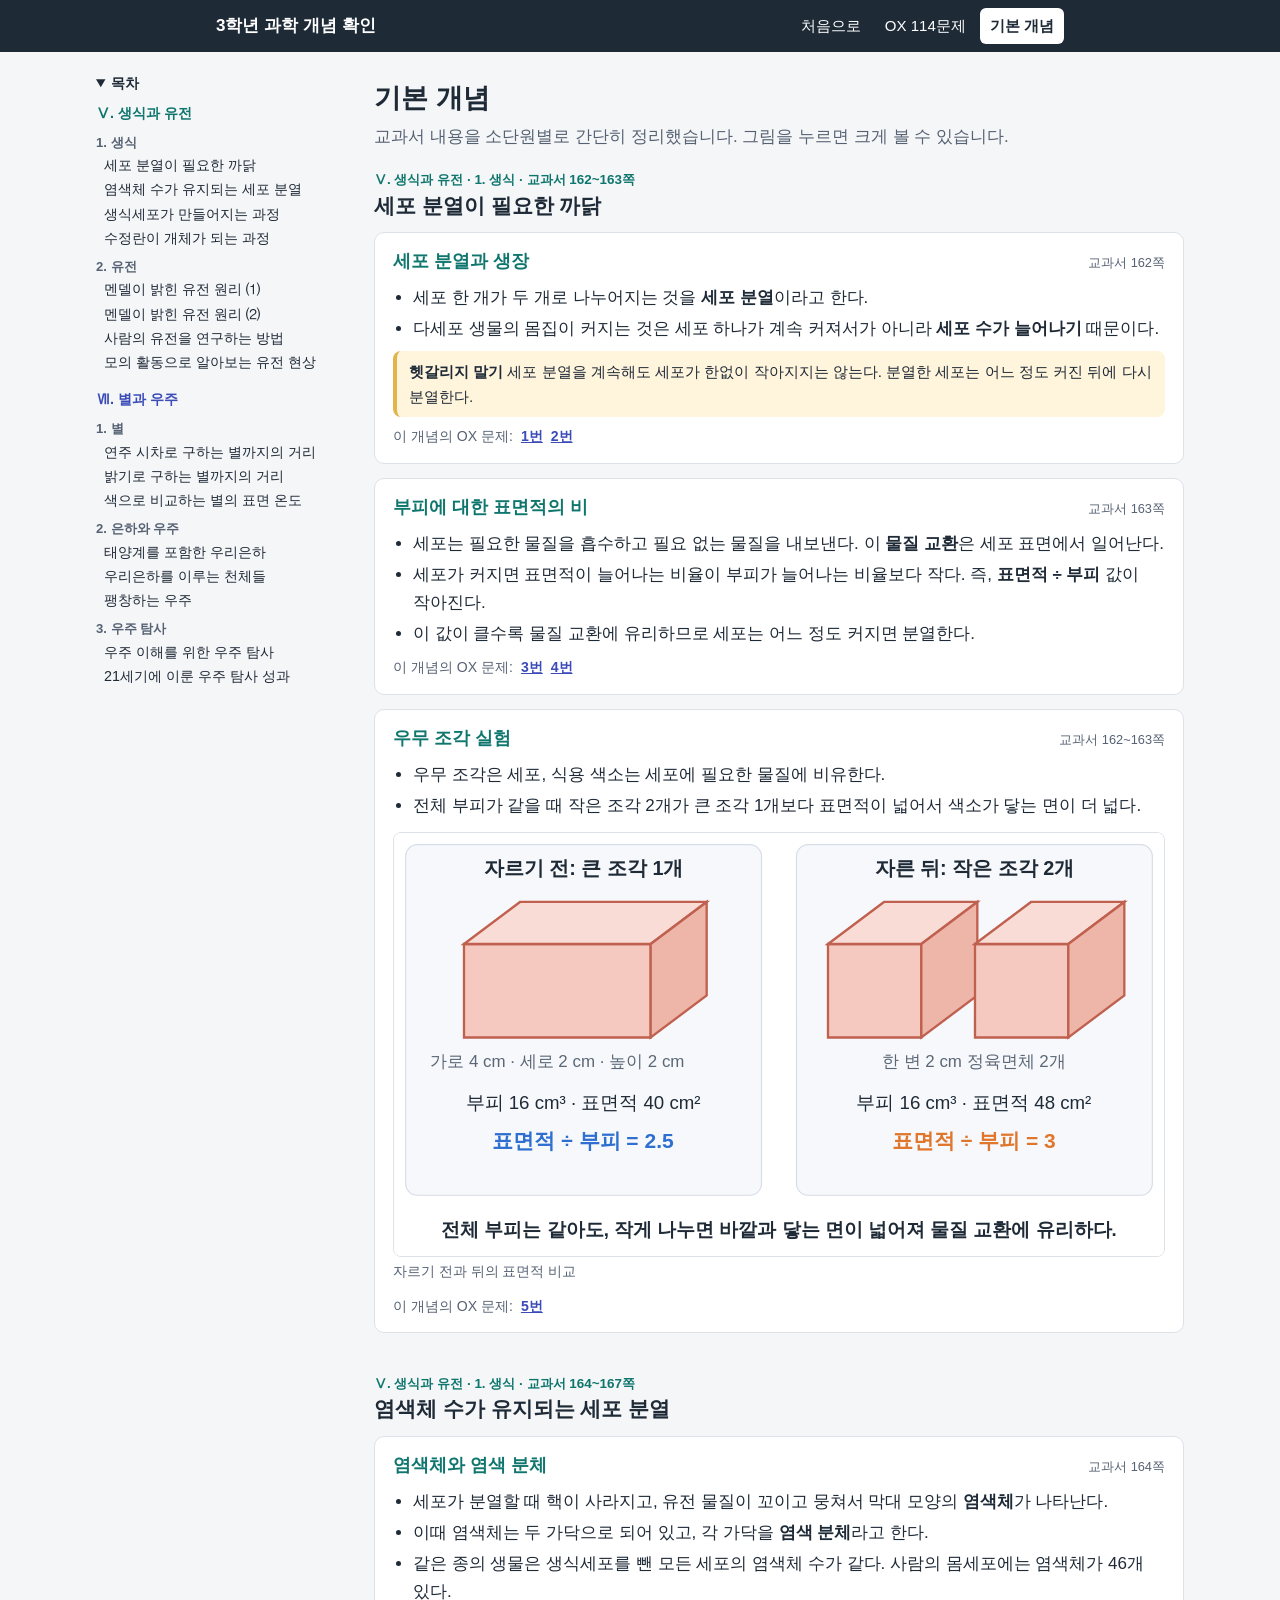
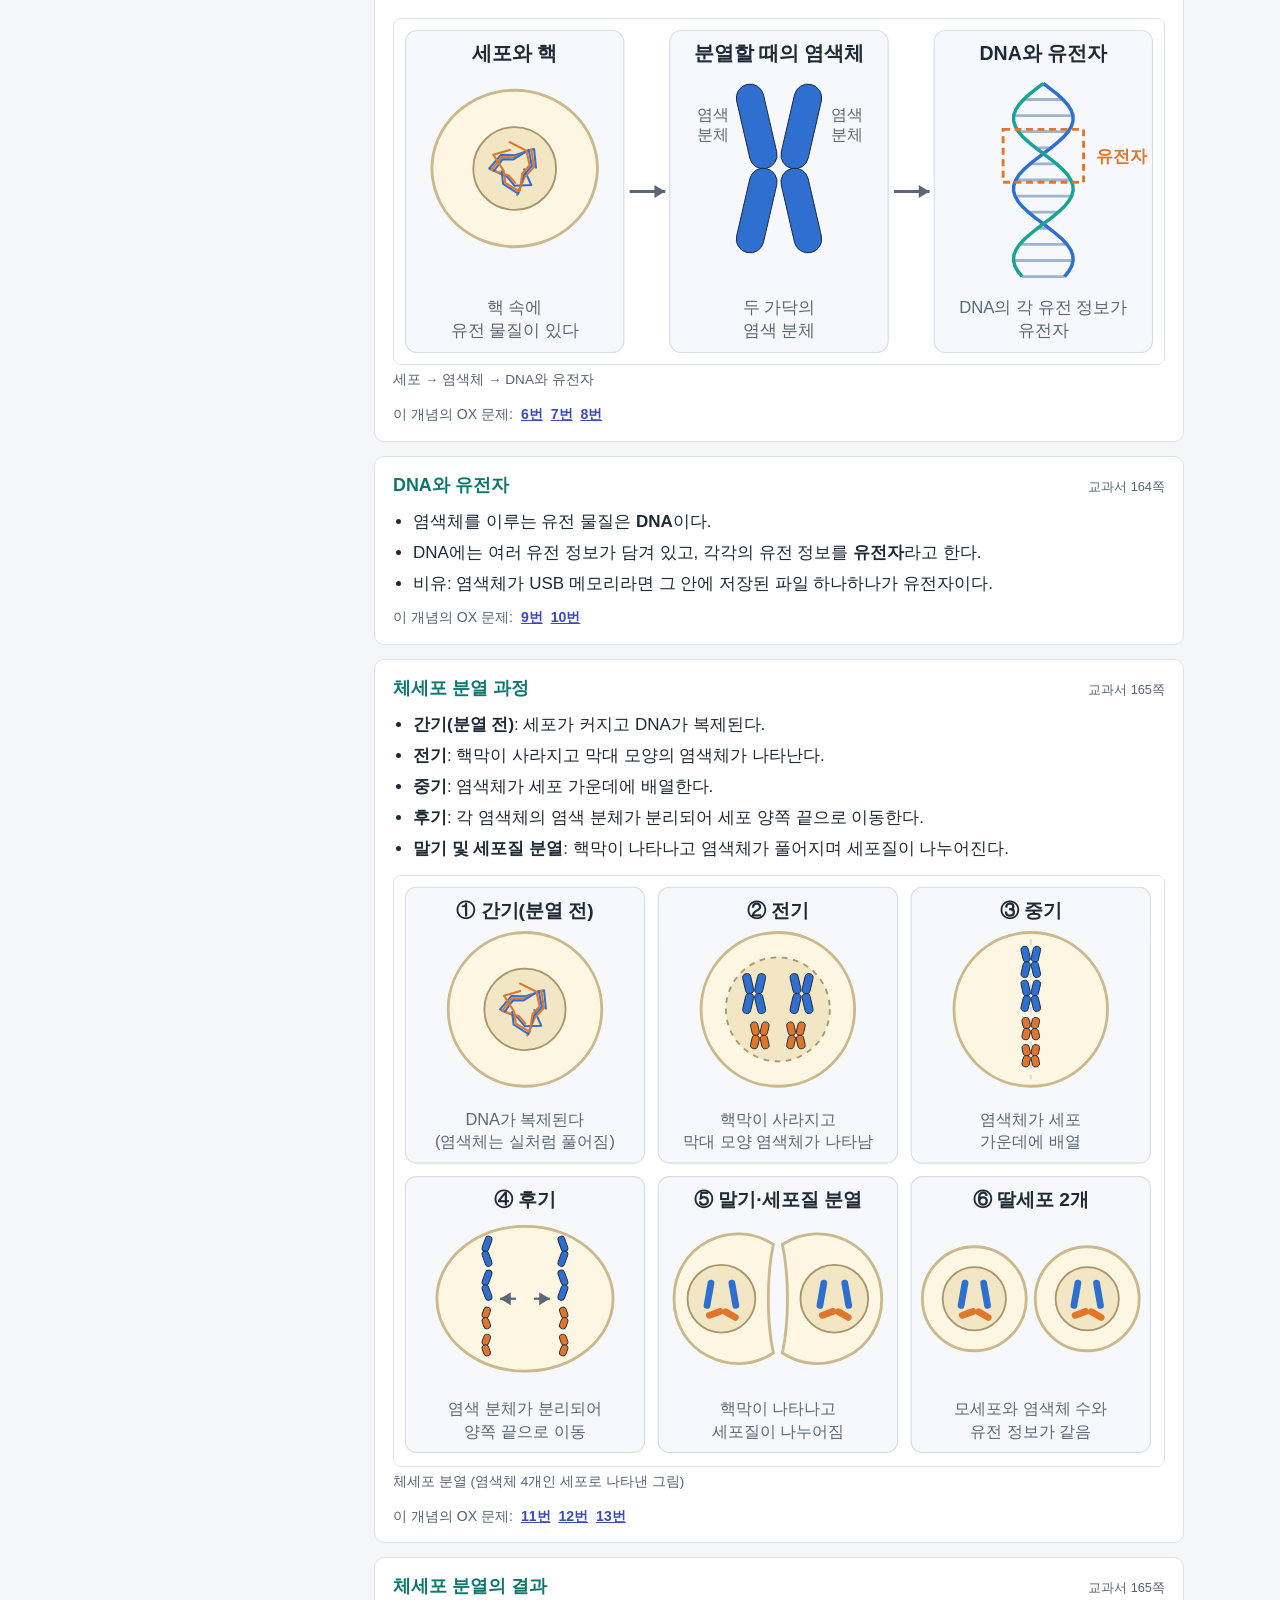
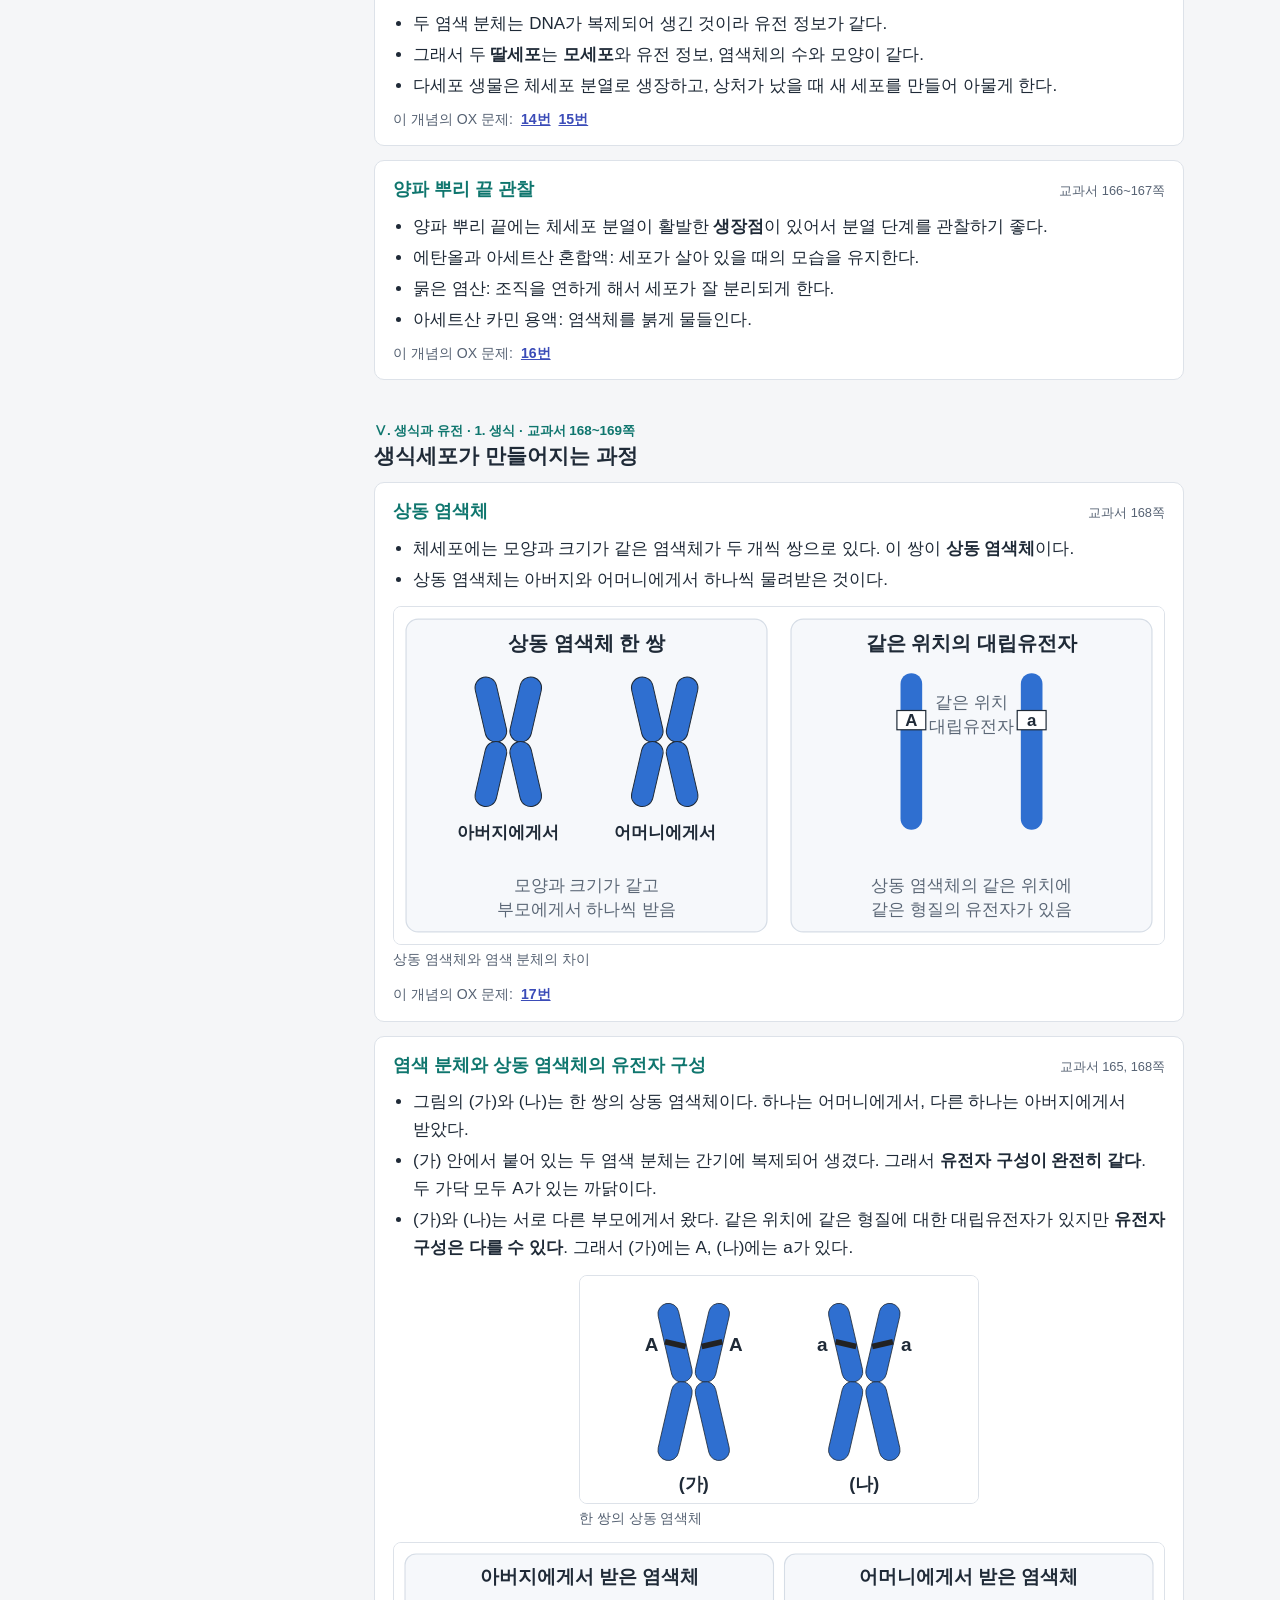
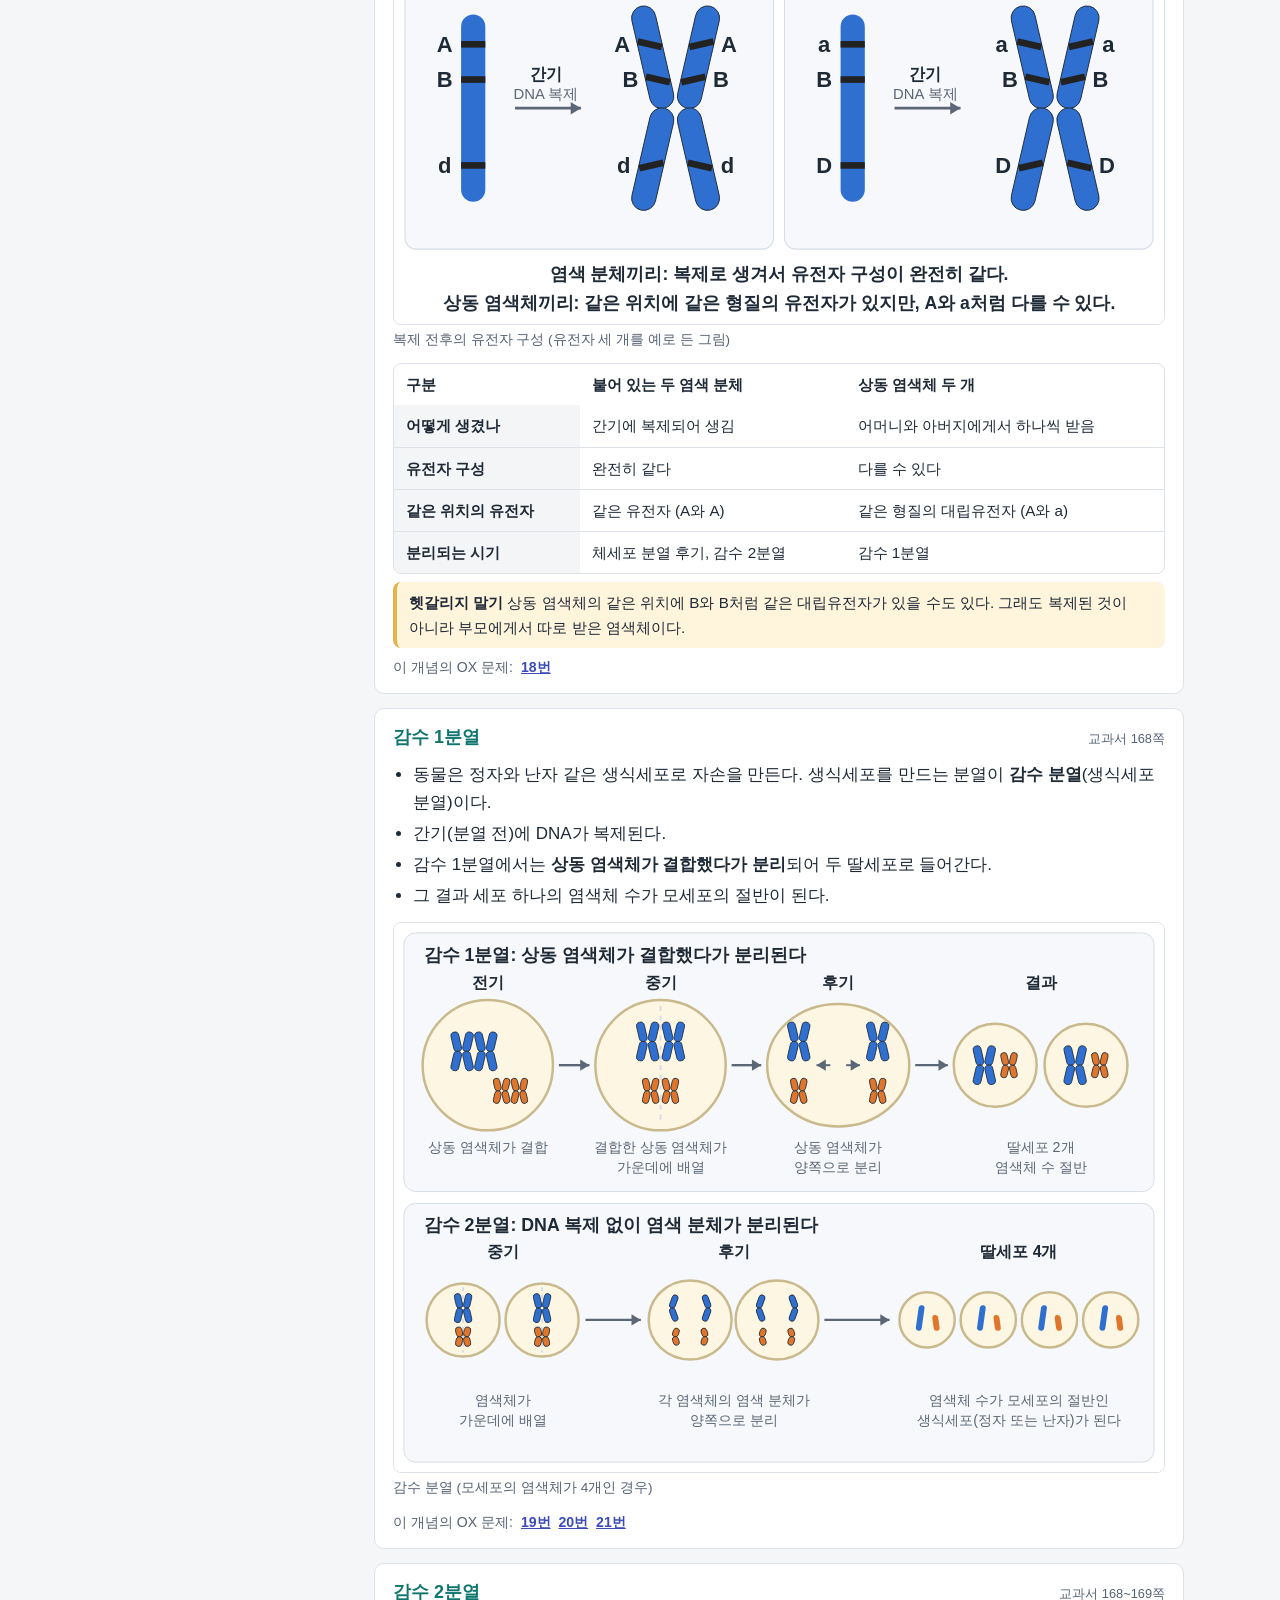
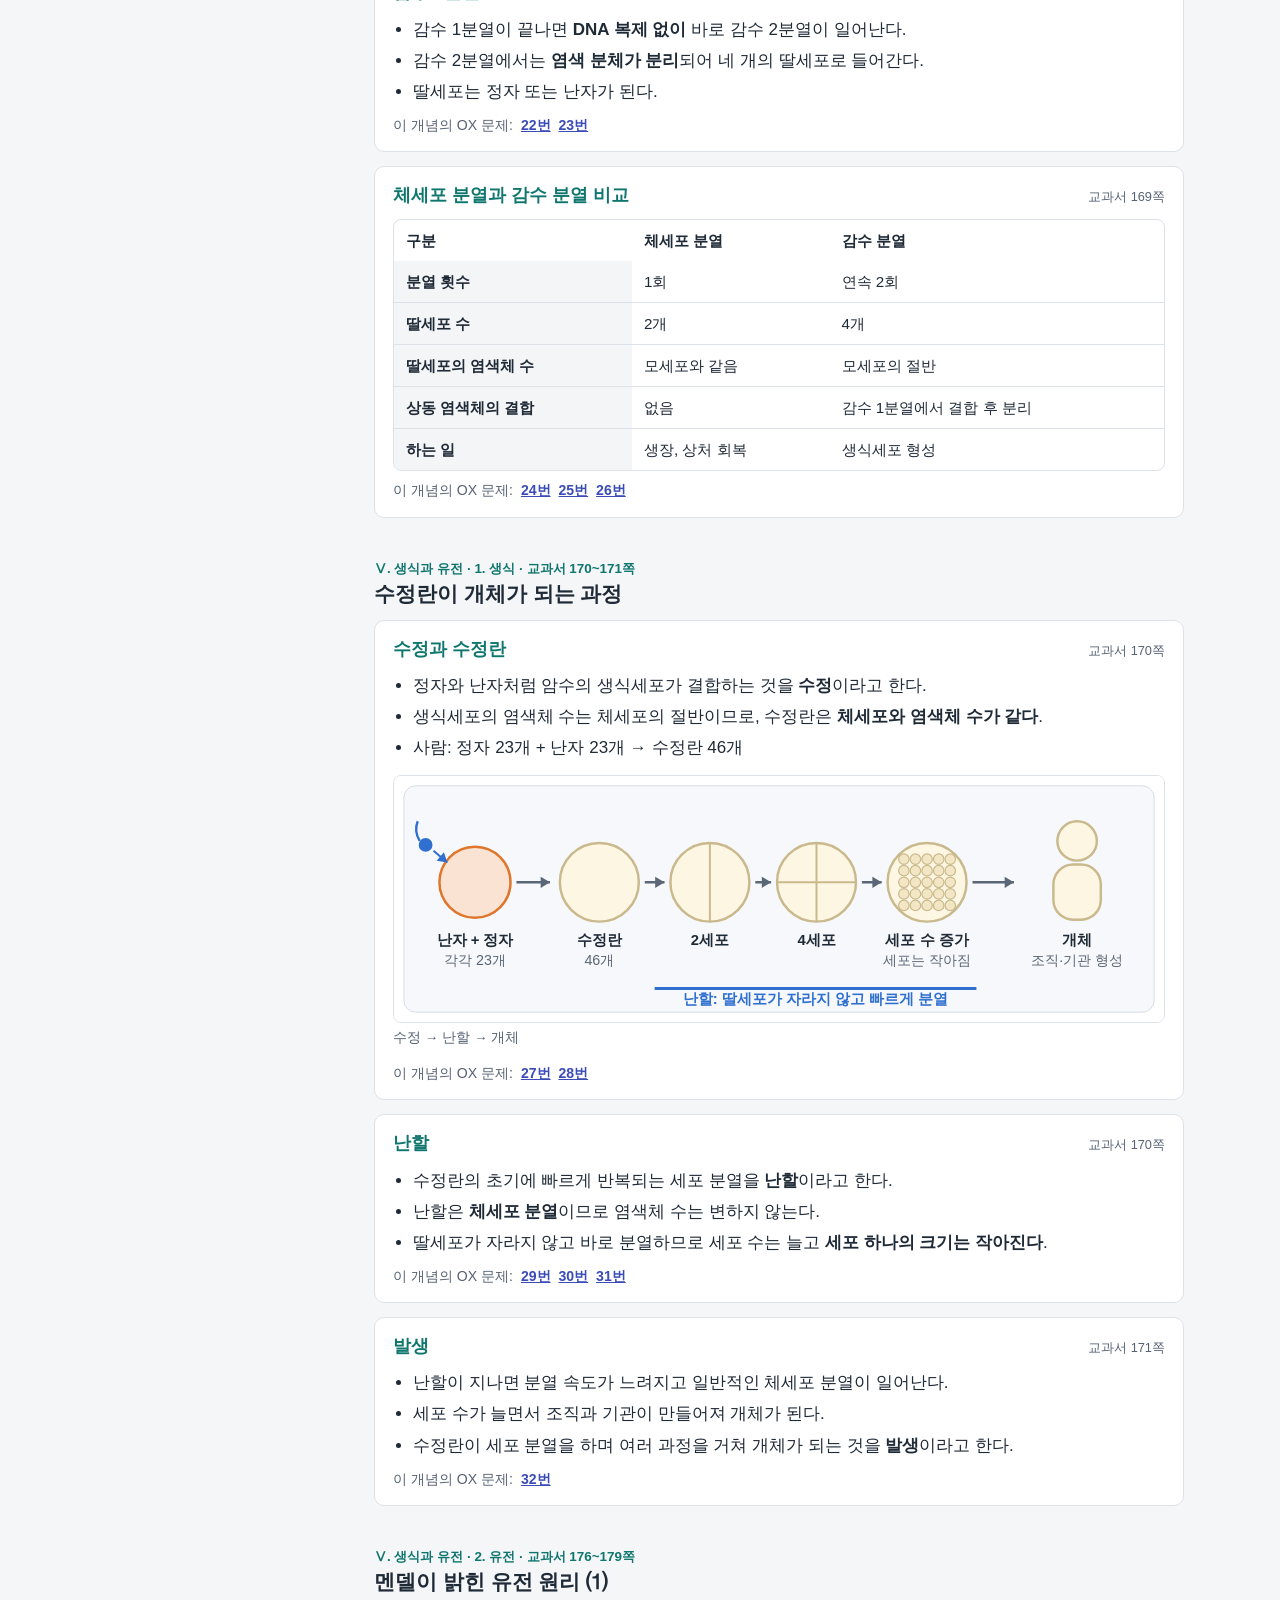
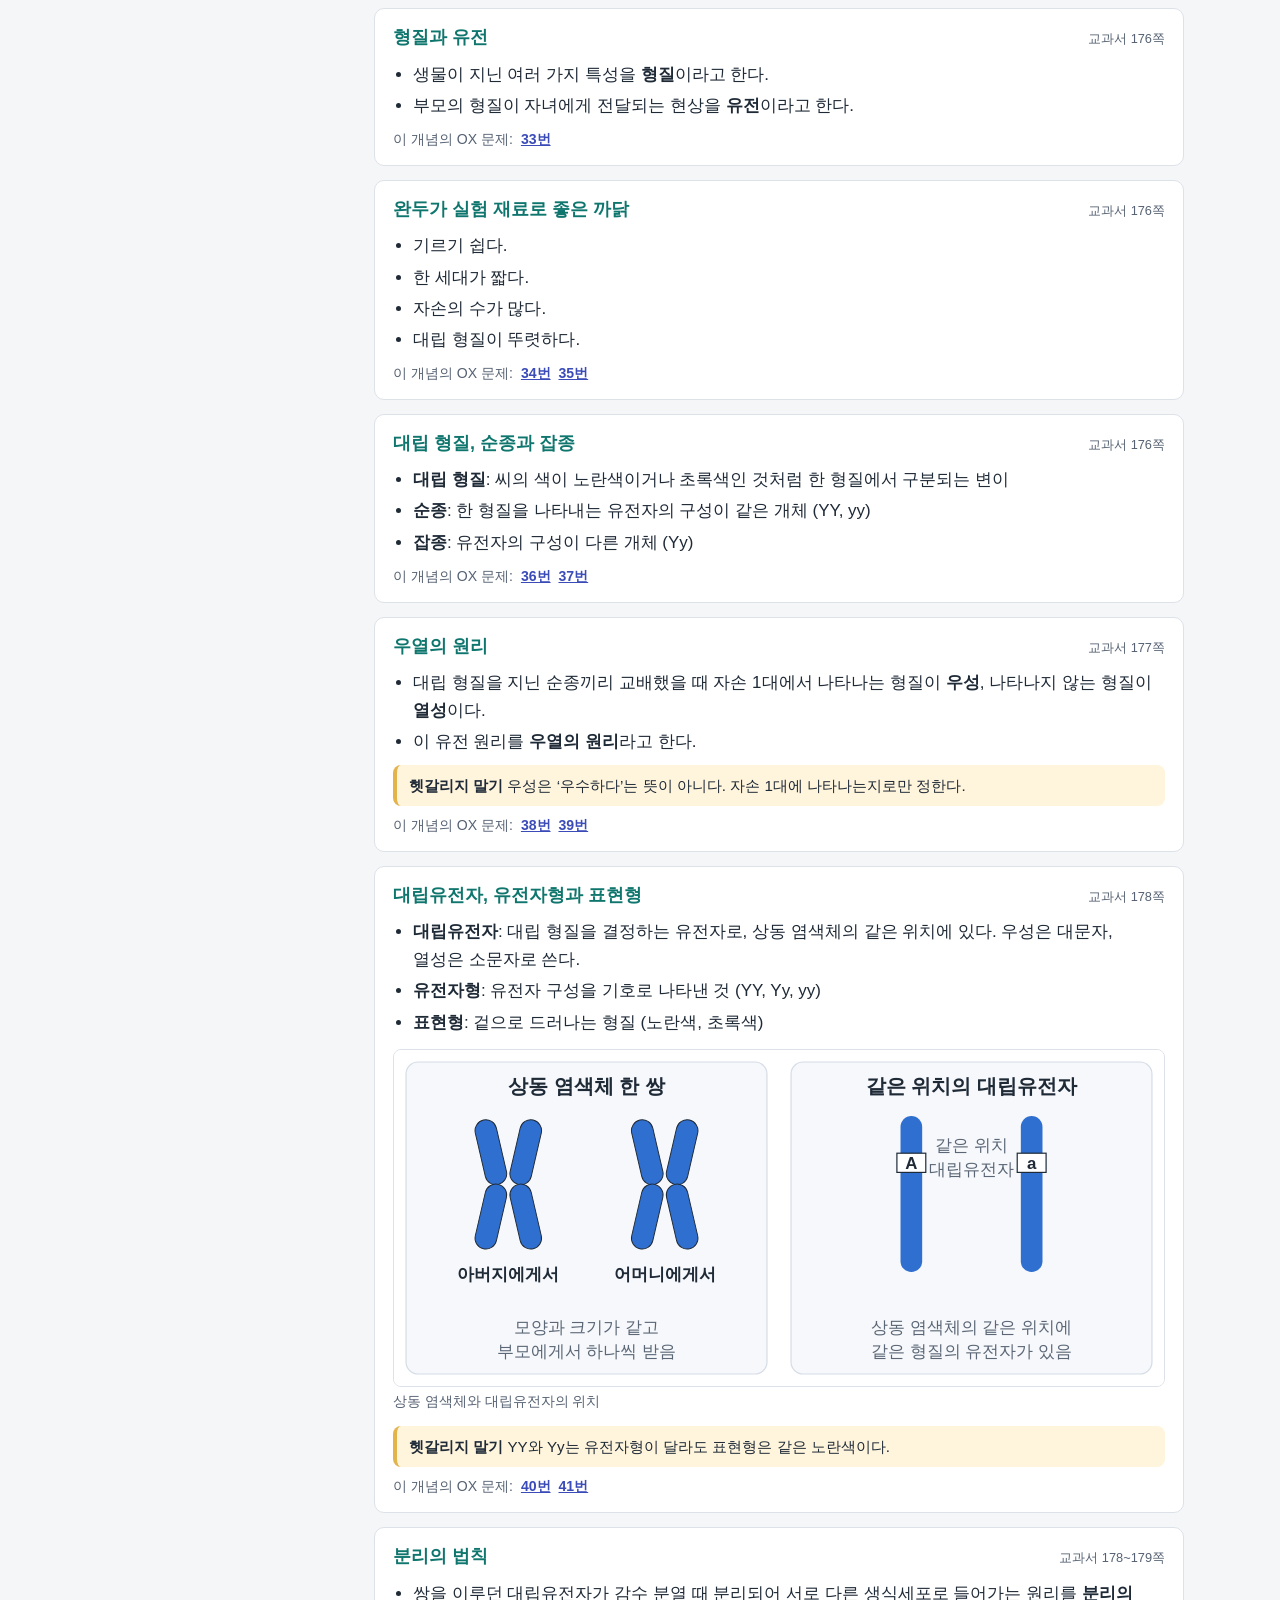
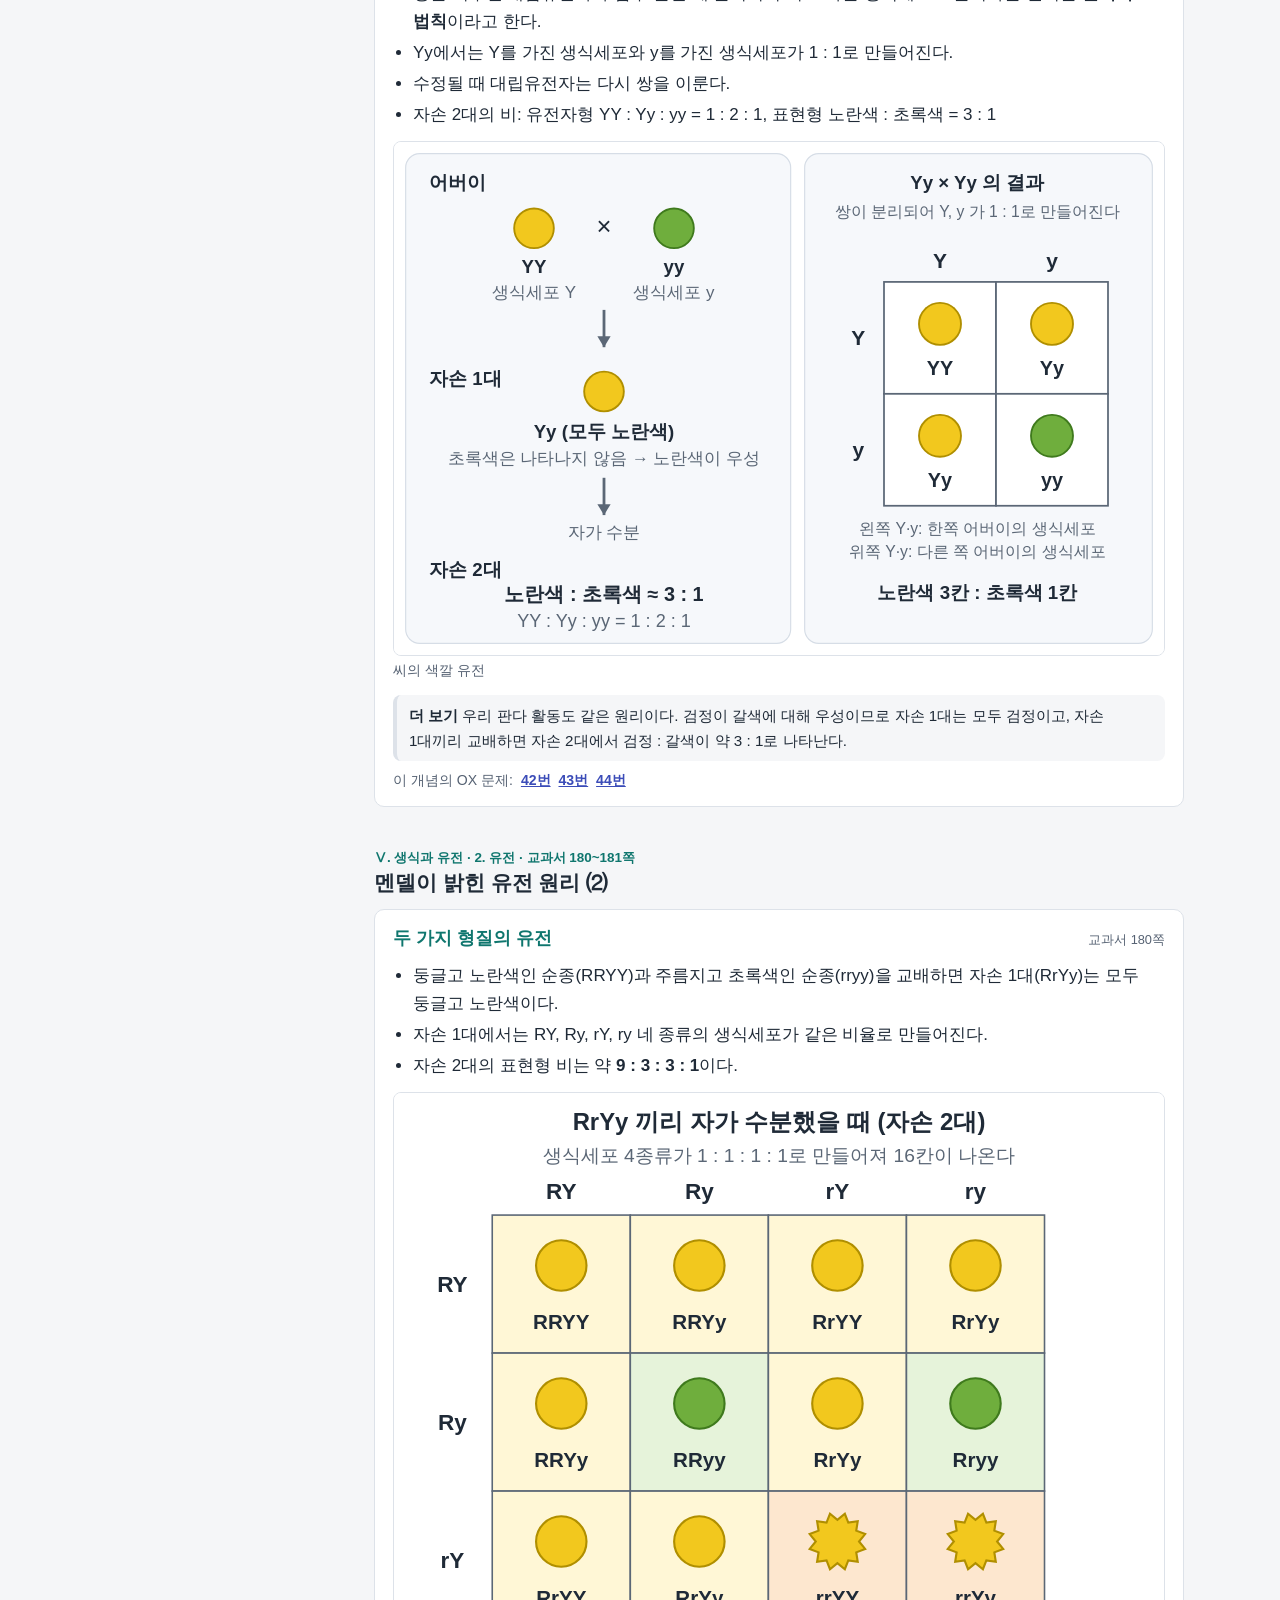
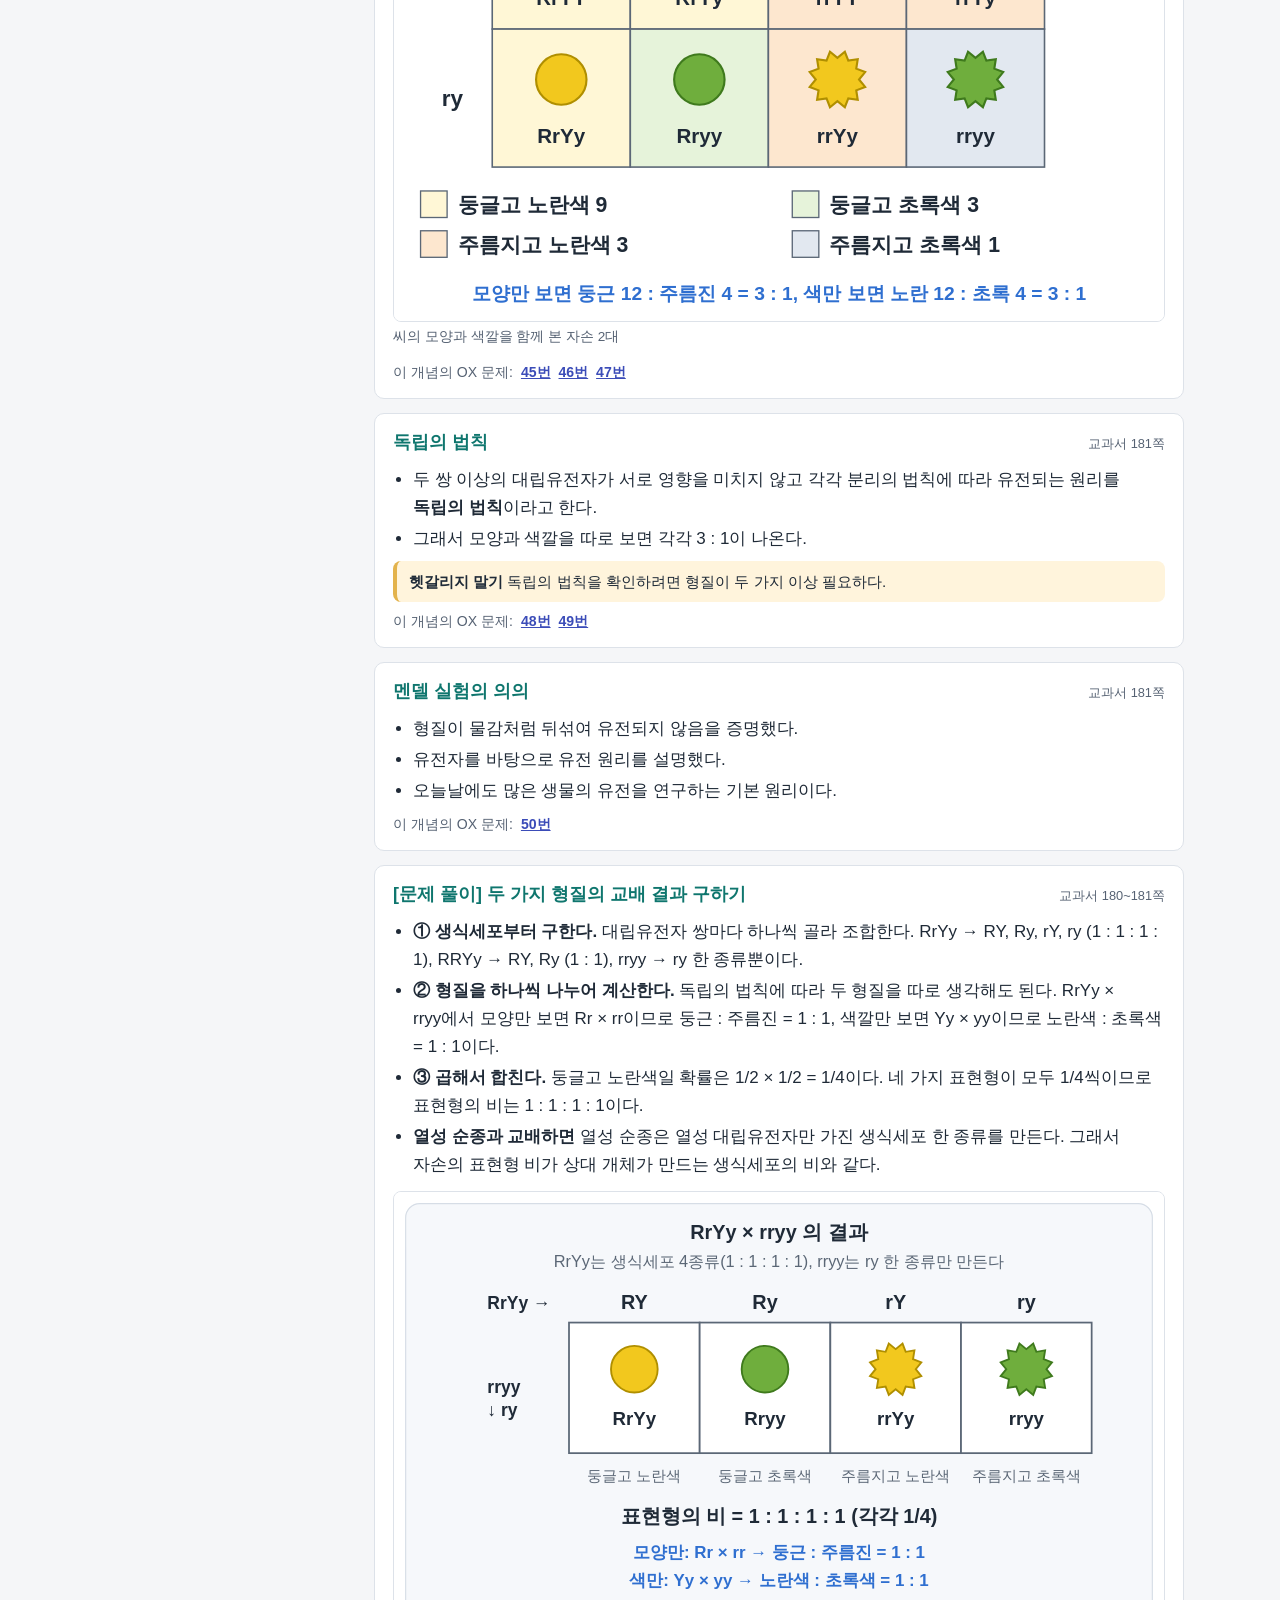
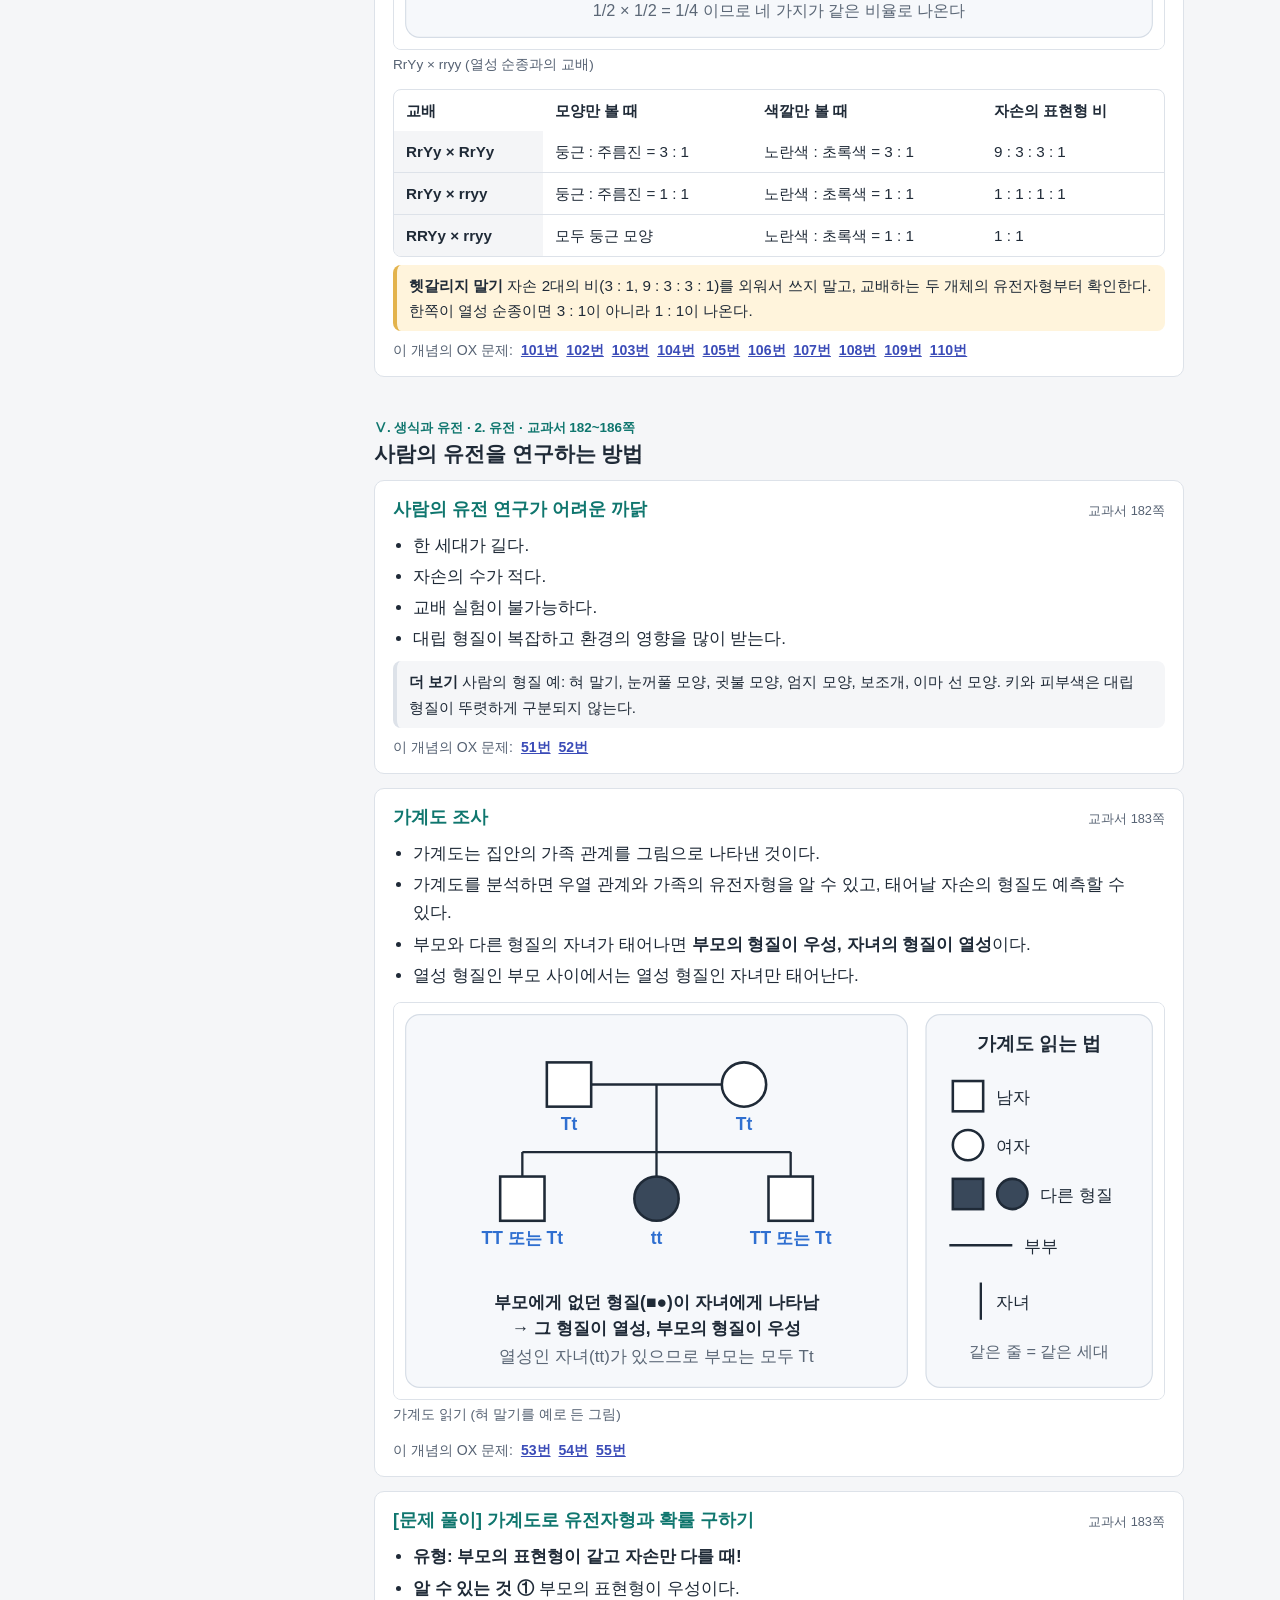
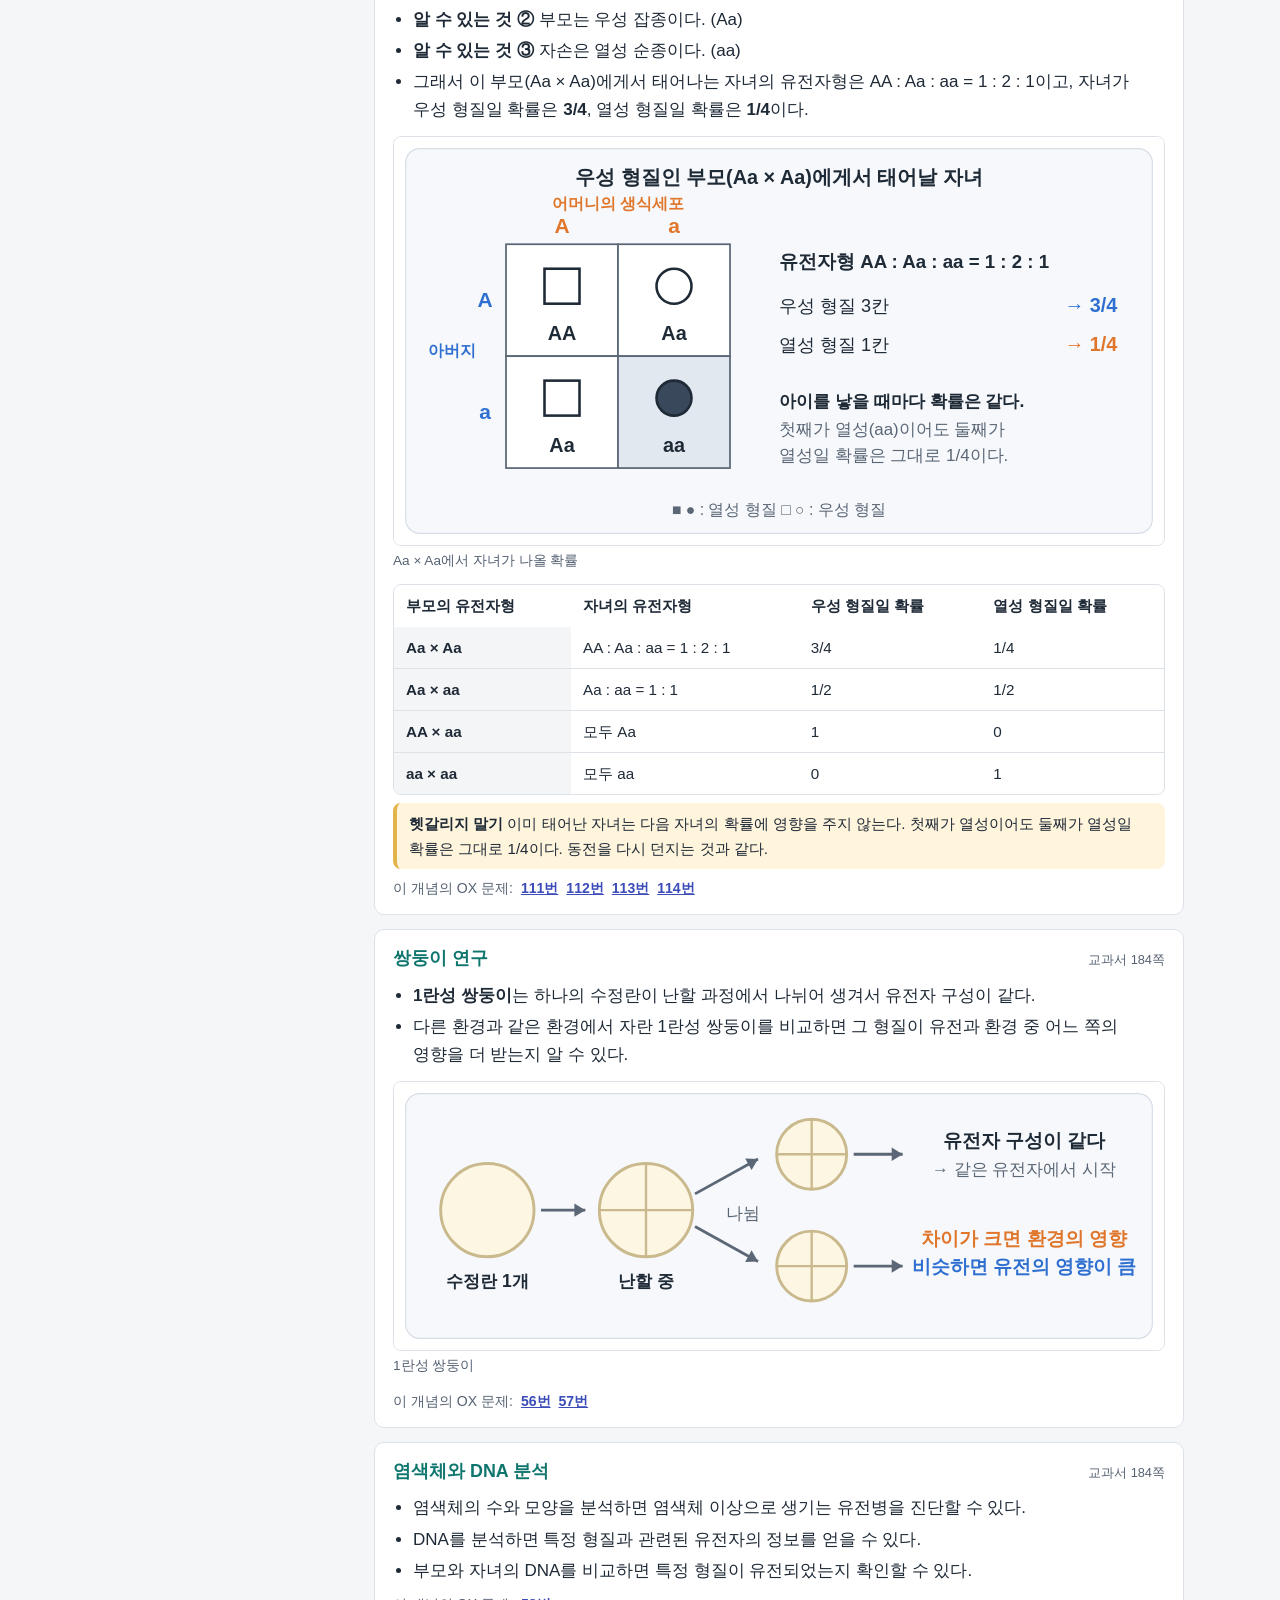
==== commit 619e283f: "두 가지 형질 교배와 가계도 확률 OX 문제 14개 추가 - g204(RrYy × rryy) 10문제, g305(부모 표현형이 같고 자손만 다를 때) 4문제 - 학생 기록이 문항 " ====
--- a/concepts.html
+++ b/concepts.html
@@ -8,13 +8,13 @@
 <link rel="stylesheet" href="style.css?v=7">
 </head>
 <body class="kpage">
-<div class="stick" id="stick"><header class="top"><div class="wrap topin"><a class="brand" href="index.html">3학년 과학 개념 확인</a><span class="online" id="online" hidden><i aria-hidden="true"></i><span class="oltxt"><span>지금 <b id="onlineN">0</b>명<span class="olt"> 사용 중</span></span><span id="today" hidden>오늘 <b id="todayN">0</b>명<span class="olt"> 방문</span></span></span></span><nav><a href="index.html">처음으로</a><a href="ox.html">OX 100문제</a><a href="concepts.html" aria-current=page>기본 개념</a></nav></div></header></div>
+<div class="stick" id="stick"><header class="top"><div class="wrap topin"><a class="brand" href="index.html">3학년 과학 개념 확인</a><span class="online" id="online" hidden><i aria-hidden="true"></i><span class="oltxt"><span>지금 <b id="onlineN">0</b>명<span class="olt"> 사용 중</span></span><span id="today" hidden>오늘 <b id="todayN">0</b>명<span class="olt"> 방문</span></span></span></span><nav><a href="index.html">처음으로</a><a href="ox.html">OX 114문제</a><a href="concepts.html" aria-current=page>기본 개념</a></nav></div></header></div>
 <div class="wrap klayout">
 <aside class="toc"><details open><summary>목차</summary><div class="tg gen"><b>Ⅴ. 생식과 유전</b><p class="tm">1. 생식</p><a href="#ku01">세포 분열이 필요한 까닭</a><a href="#ku02">염색체 수가 유지되는 세포 분열</a><a href="#ku03">생식세포가 만들어지는 과정</a><a href="#ku04">수정란이 개체가 되는 과정</a><p class="tm">2. 유전</p><a href="#ku05">멘델이 밝힌 유전 원리 ⑴</a><a href="#ku06">멘델이 밝힌 유전 원리 ⑵</a><a href="#ku07">사람의 유전을 연구하는 방법</a><a href="#ku08">모의 활동으로 알아보는 유전 현상</a></div><div class="tg star"><b>Ⅶ. 별과 우주</b><p class="tm">1. 별</p><a href="#ku09">연주 시차로 구하는 별까지의 거리</a><a href="#ku10">밝기로 구하는 별까지의 거리</a><a href="#ku11">색으로 비교하는 별의 표면 온도</a><p class="tm">2. 은하와 우주</p><a href="#ku12">태양계를 포함한 우리은하</a><a href="#ku13">우리은하를 이루는 천체들</a><a href="#ku14">팽창하는 우주</a><p class="tm">3. 우주 탐사</p><a href="#ku15">우주 이해를 위한 우주 탐사</a><a href="#ku16">21세기에 이룬 우주 탐사 성과</a></div></details></aside>
 <main>
 <h1>기본 개념</h1>
 <p class="lead">교과서 내용을 소단원별로 간단히 정리했습니다. 그림을 누르면 크게 볼 수 있습니다.</p>
-<section class="kunit gen" id="ku01"><p class="crumb">Ⅴ. 생식과 유전 · 1. 생식 · 교과서 162~163쪽</p><h2>세포 분열이 필요한 까닭</h2><article class="concept" id="c101"><h3>세포 분열과 생장<span class="pg">교과서 162쪽</span></h3><ul><li>세포 한 개가 두 개로 나누어지는 것을 <b>세포 분열</b>이라고 한다.</li><li>다세포 생물의 몸집이 커지는 것은 세포 하나가 계속 커져서가 아니라 <b>세포 수가 늘어나기</b> 때문이다.</li></ul><p class="warn"><b>헷갈리지 말기</b> 세포 분열을 계속해도 세포가 한없이 작아지지는 않는다. 분열한 세포는 어느 정도 커진 뒤에 다시 분열한다.</p><p class="rel">이 개념의 OX 문제: <a href="ox.html#q001">1번</a> <a href="ox.html#q002">2번</a></p></article><article class="concept" id="c102"><h3>부피에 대한 표면적의 비<span class="pg">교과서 163쪽</span></h3><ul><li>세포는 필요한 물질을 흡수하고 필요 없는 물질을 내보낸다. 이 <b>물질 교환</b>은 세포 표면에서 일어난다.</li><li>세포가 커지면 표면적이 늘어나는 비율이 부피가 늘어나는 비율보다 작다. 즉, <b>표면적 ÷ 부피</b> 값이 작아진다.</li><li>이 값이 클수록 물질 교환에 유리하므로 세포는 어느 정도 커지면 분열한다.</li></ul><p class="rel">이 개념의 OX 문제: <a href="ox.html#q003">3번</a> <a href="ox.html#q004">4번</a></p></article><article class="concept" id="c103"><h3>우무 조각 실험<span class="pg">교과서 162~163쪽</span></h3><ul><li>우무 조각은 세포, 식용 색소는 세포에 필요한 물질에 비유한다.</li><li>전체 부피가 같을 때 작은 조각 2개가 큰 조각 1개보다 표면적이 넓어서 색소가 닿는 면이 더 넓다.</li></ul><div class="figs"><figure class=""><a href="img/g_agar.svg" target="_blank" rel="noopener" title="크게 보기"><img src="img/g_agar.svg" alt="큰 우무 조각과 작은 우무 조각의 부피와 표면적 비교" width="660" height="362" loading="lazy"></a><figcaption>자르기 전과 뒤의 표면적 비교</figcaption></figure></div><p class="rel">이 개념의 OX 문제: <a href="ox.html#q005">5번</a></p></article></section><section class="kunit gen" id="ku02"><p class="crumb">Ⅴ. 생식과 유전 · 1. 생식 · 교과서 164~167쪽</p><h2>염색체 수가 유지되는 세포 분열</h2><article class="concept" id="c201"><h3>염색체와 염색 분체<span class="pg">교과서 164쪽</span></h3><ul><li>세포가 분열할 때 핵이 사라지고, 유전 물질이 꼬이고 뭉쳐서 막대 모양의 <b>염색체</b>가 나타난다.</li><li>이때 염색체는 두 가닥으로 되어 있고, 각 가닥을 <b>염색 분체</b>라고 한다.</li><li>같은 종의 생물은 생식세포를 뺀 모든 세포의 염색체 수가 같다. 사람의 몸세포에는 염색체가 46개 있다.</li></ul><div class="figs"><figure class=""><a href="img/g_chromosome.svg" target="_blank" rel="noopener" title="크게 보기"><img src="img/g_chromosome.svg" alt="세포, 염색체, DNA와 유전자의 관계" width="670" height="300" loading="lazy"></a><figcaption>세포 → 염색체 → DNA와 유전자</figcaption></figure></div><p class="rel">이 개념의 OX 문제: <a href="ox.html#q006">6번</a> <a href="ox.html#q007">7번</a> <a href="ox.html#q008">8번</a></p></article><article class="concept" id="c202"><h3>DNA와 유전자<span class="pg">교과서 164쪽</span></h3><ul><li>염색체를 이루는 유전 물질은 <b>DNA</b>이다.</li><li>DNA에는 여러 유전 정보가 담겨 있고, 각각의 유전 정보를 <b>유전자</b>라고 한다.</li><li>비유: 염색체가 USB 메모리라면 그 안에 저장된 파일 하나하나가 유전자이다.</li></ul><p class="rel">이 개념의 OX 문제: <a href="ox.html#q009">9번</a> <a href="ox.html#q010">10번</a></p></article><article class="concept" id="c203"><h3>체세포 분열 과정<span class="pg">교과서 165쪽</span></h3><ul><li><b>간기(분열 전)</b>: 세포가 커지고 DNA가 복제된다.</li><li><b>전기</b>: 핵막이 사라지고 막대 모양의 염색체가 나타난다.</li><li><b>중기</b>: 염색체가 세포 가운데에 배열한다.</li><li><b>후기</b>: 각 염색체의 염색 분체가 분리되어 세포 양쪽 끝으로 이동한다.</li><li><b>말기 및 세포질 분열</b>: 핵막이 나타나고 염색체가 풀어지며 세포질이 나누어진다.</li></ul><div class="figs"><figure class=""><a href="img/g_mitosis.svg" target="_blank" rel="noopener" title="크게 보기"><img src="img/g_mitosis.svg" alt="체세포 분열의 여섯 단계" width="682" height="522" loading="lazy"></a><figcaption>체세포 분열 (염색체 4개인 세포로 나타낸 그림)</figcaption></figure></div><p class="rel">이 개념의 OX 문제: <a href="ox.html#q011">11번</a> <a href="ox.html#q012">12번</a> <a href="ox.html#q013">13번</a></p></article><article class="concept" id="c204"><h3>체세포 분열의 결과<span class="pg">교과서 165쪽</span></h3><ul><li>두 염색 분체는 DNA가 복제되어 생긴 것이라 유전 정보가 같다.</li><li>그래서 두 <b>딸세포</b>는 <b>모세포</b>와 유전 정보, 염색체의 수와 모양이 같다.</li><li>다세포 생물은 체세포 분열로 생장하고, 상처가 났을 때 새 세포를 만들어 아물게 한다.</li></ul><p class="rel">이 개념의 OX 문제: <a href="ox.html#q014">14번</a> <a href="ox.html#q015">15번</a></p></article><article class="concept" id="c205"><h3>양파 뿌리 끝 관찰<span class="pg">교과서 166~167쪽</span></h3><ul><li>양파 뿌리 끝에는 체세포 분열이 활발한 <b>생장점</b>이 있어서 분열 단계를 관찰하기 좋다.</li><li>에탄올과 아세트산 혼합액: 세포가 살아 있을 때의 모습을 유지한다.</li><li>묽은 염산: 조직을 연하게 해서 세포가 잘 분리되게 한다.</li><li>아세트산 카민 용액: 염색체를 붉게 물들인다.</li></ul><p class="rel">이 개념의 OX 문제: <a href="ox.html#q016">16번</a></p></article></section><section class="kunit gen" id="ku03"><p class="crumb">Ⅴ. 생식과 유전 · 1. 생식 · 교과서 168~169쪽</p><h2>생식세포가 만들어지는 과정</h2><article class="concept" id="c301"><h3>상동 염색체<span class="pg">교과서 168쪽</span></h3><ul><li>체세포에는 모양과 크기가 같은 염색체가 두 개씩 쌍으로 있다. 이 쌍이 <b>상동 염색체</b>이다.</li><li>상동 염색체는 아버지와 어머니에게서 하나씩 물려받은 것이다.</li></ul><div class="figs"><figure class=""><a href="img/g_homolog.svg" target="_blank" rel="noopener" title="크게 보기"><img src="img/g_homolog.svg" alt="상동 염색체 한 쌍과 같은 위치의 대립유전자" width="640" height="280" loading="lazy"></a><figcaption>상동 염색체와 염색 분체의 차이</figcaption></figure></div><p class="rel">이 개념의 OX 문제: <a href="ox.html#q017">17번</a></p></article><article class="concept" id="c311"><h3>염색 분체와 상동 염색체의 유전자 구성<span class="pg">교과서 165, 168쪽</span></h3><ul><li>그림의 (가)와 (나)는 한 쌍의 상동 염색체이다. 하나는 어머니에게서, 다른 하나는 아버지에게서 받았다.</li><li>(가) 안에서 붙어 있는 두 염색 분체는 간기에 복제되어 생겼다. 그래서 <b>유전자 구성이 완전히 같다</b>. 두 가닥 모두 A가 있는 까닭이다.</li><li>(가)와 (나)는 서로 다른 부모에게서 왔다. 같은 위치에 같은 형질에 대한 대립유전자가 있지만 <b>유전자 구성은 다를 수 있다</b>. 그래서 (가)에는 A, (나)에는 a가 있다.</li></ul><div class="figs"><figure class="narrow"><a href="img/g_pair.svg" target="_blank" rel="noopener" title="크게 보기"><img src="img/g_pair.svg" alt="한 쌍의 상동 염색체 (가), (나)와 대립유전자 A, a" width="420" height="240" loading="lazy"></a><figcaption>한 쌍의 상동 염색체</figcaption></figure><figure class=""><a href="img/g_sister.svg" target="_blank" rel="noopener" title="크게 보기"><img src="img/g_sister.svg" alt="간기에 복제된 염색 분체와 부모에게서 받은 상동 염색체의 유전자 구성" width="700" height="346" loading="lazy"></a><figcaption>복제 전후의 유전자 구성 (유전자 세 개를 예로 든 그림)</figcaption></figure></div><div class="tablewrap"><table class="cmp"><thead><tr><th scope="col">구분</th><th scope="col">붙어 있는 두 염색 분체</th><th scope="col">상동 염색체 두 개</th></tr></thead><tbody><tr><th scope="row">어떻게 생겼나</th><td>간기에 복제되어 생김</td><td>어머니와 아버지에게서 하나씩 받음</td></tr><tr><th scope="row">유전자 구성</th><td>완전히 같다</td><td>다를 수 있다</td></tr><tr><th scope="row">같은 위치의 유전자</th><td>같은 유전자 (A와 A)</td><td>같은 형질의 대립유전자 (A와 a)</td></tr><tr><th scope="row">분리되는 시기</th><td>체세포 분열 후기, 감수 2분열</td><td>감수 1분열</td></tr></tbody></table></div><p class="warn"><b>헷갈리지 말기</b> 상동 염색체의 같은 위치에 B와 B처럼 같은 대립유전자가 있을 수도 있다. 그래도 복제된 것이 아니라 부모에게서 따로 받은 염색체이다.</p><p class="rel">이 개념의 OX 문제: <a href="ox.html#q018">18번</a></p></article><article class="concept" id="c302"><h3>감수 1분열<span class="pg">교과서 168쪽</span></h3><ul><li>동물은 정자와 난자 같은 생식세포로 자손을 만든다. 생식세포를 만드는 분열이 <b>감수 분열</b>(생식세포 분열)이다.</li><li>간기(분열 전)에 DNA가 복제된다.</li><li>감수 1분열에서는 <b>상동 염색체가 결합했다가 분리</b>되어 두 딸세포로 들어간다.</li><li>그 결과 세포 하나의 염색체 수가 모세포의 절반이 된다.</li></ul><div class="figs"><figure class=""><a href="img/g_meiosis.svg" target="_blank" rel="noopener" title="크게 보기"><img src="img/g_meiosis.svg" alt="감수 1분열과 감수 2분열 과정" width="780" height="556" loading="lazy"></a><figcaption>감수 분열 (모세포의 염색체가 4개인 경우)</figcaption></figure></div><p class="rel">이 개념의 OX 문제: <a href="ox.html#q019">19번</a> <a href="ox.html#q020">20번</a> <a href="ox.html#q021">21번</a></p></article><article class="concept" id="c303"><h3>감수 2분열<span class="pg">교과서 168~169쪽</span></h3><ul><li>감수 1분열이 끝나면 <b>DNA 복제 없이</b> 바로 감수 2분열이 일어난다.</li><li>감수 2분열에서는 <b>염색 분체가 분리</b>되어 네 개의 딸세포로 들어간다.</li><li>딸세포는 정자 또는 난자가 된다.</li></ul><p class="rel">이 개념의 OX 문제: <a href="ox.html#q022">22번</a> <a href="ox.html#q023">23번</a></p></article><article class="concept" id="c304"><h3>체세포 분열과 감수 분열 비교<span class="pg">교과서 169쪽</span></h3><div class="tablewrap"><table class="cmp"><thead><tr><th scope="col">구분</th><th scope="col">체세포 분열</th><th scope="col">감수 분열</th></tr></thead><tbody><tr><th scope="row">분열 횟수</th><td>1회</td><td>연속 2회</td></tr><tr><th scope="row">딸세포 수</th><td>2개</td><td>4개</td></tr><tr><th scope="row">딸세포의 염색체 수</th><td>모세포와 같음</td><td>모세포의 절반</td></tr><tr><th scope="row">상동 염색체의 결합</th><td>없음</td><td>감수 1분열에서 결합 후 분리</td></tr><tr><th scope="row">하는 일</th><td>생장, 상처 회복</td><td>생식세포 형성</td></tr></tbody></table></div><p class="rel">이 개념의 OX 문제: <a href="ox.html#q024">24번</a> <a href="ox.html#q025">25번</a> <a href="ox.html#q026">26번</a></p></article></section><section class="kunit gen" id="ku04"><p class="crumb">Ⅴ. 생식과 유전 · 1. 생식 · 교과서 170~171쪽</p><h2>수정란이 개체가 되는 과정</h2><article class="concept" id="c401"><h3>수정과 수정란<span class="pg">교과서 170쪽</span></h3><ul><li>정자와 난자처럼 암수의 생식세포가 결합하는 것을 <b>수정</b>이라고 한다.</li><li>생식세포의 염색체 수는 체세포의 절반이므로, 수정란은 <b>체세포와 염색체 수가 같다</b>.</li><li>사람: 정자 23개 + 난자 23개 → 수정란 46개</li></ul><div class="figs"><figure class=""><a href="img/g_development.svg" target="_blank" rel="noopener" title="크게 보기"><img src="img/g_development.svg" alt="수정란이 난할을 거쳐 개체가 되는 과정" width="780" height="250" loading="lazy"></a><figcaption>수정 → 난할 → 개체</figcaption></figure></div><p class="rel">이 개념의 OX 문제: <a href="ox.html#q027">27번</a> <a href="ox.html#q028">28번</a></p></article><article class="concept" id="c402"><h3>난할<span class="pg">교과서 170쪽</span></h3><ul><li>수정란의 초기에 빠르게 반복되는 세포 분열을 <b>난할</b>이라고 한다.</li><li>난할은 <b>체세포 분열</b>이므로 염색체 수는 변하지 않는다.</li><li>딸세포가 자라지 않고 바로 분열하므로 세포 수는 늘고 <b>세포 하나의 크기는 작아진다</b>.</li></ul><p class="rel">이 개념의 OX 문제: <a href="ox.html#q029">29번</a> <a href="ox.html#q030">30번</a> <a href="ox.html#q031">31번</a></p></article><article class="concept" id="c403"><h3>발생<span class="pg">교과서 171쪽</span></h3><ul><li>난할이 지나면 분열 속도가 느려지고 일반적인 체세포 분열이 일어난다.</li><li>세포 수가 늘면서 조직과 기관이 만들어져 개체가 된다.</li><li>수정란이 세포 분열을 하며 여러 과정을 거쳐 개체가 되는 것을 <b>발생</b>이라고 한다.</li></ul><p class="rel">이 개념의 OX 문제: <a href="ox.html#q032">32번</a></p></article></section><section class="kunit gen" id="ku05"><p class="crumb">Ⅴ. 생식과 유전 · 2. 유전 · 교과서 176~179쪽</p><h2>멘델이 밝힌 유전 원리 ⑴</h2><article class="concept" id="g101"><h3>형질과 유전<span class="pg">교과서 176쪽</span></h3><ul><li>생물이 지닌 여러 가지 특성을 <b>형질</b>이라고 한다.</li><li>부모의 형질이 자녀에게 전달되는 현상을 <b>유전</b>이라고 한다.</li></ul><p class="rel">이 개념의 OX 문제: <a href="ox.html#q033">33번</a></p></article><article class="concept" id="g102"><h3>완두가 실험 재료로 좋은 까닭<span class="pg">교과서 176쪽</span></h3><ul><li>기르기 쉽다.</li><li>한 세대가 짧다.</li><li>자손의 수가 많다.</li><li>대립 형질이 뚜렷하다.</li></ul><p class="rel">이 개념의 OX 문제: <a href="ox.html#q034">34번</a> <a href="ox.html#q035">35번</a></p></article><article class="concept" id="g103"><h3>대립 형질, 순종과 잡종<span class="pg">교과서 176쪽</span></h3><ul><li><b>대립 형질</b>: 씨의 색이 노란색이거나 초록색인 것처럼 한 형질에서 구분되는 변이</li><li><b>순종</b>: 한 형질을 나타내는 유전자의 구성이 같은 개체 (YY, yy)</li><li><b>잡종</b>: 유전자의 구성이 다른 개체 (Yy)</li></ul><p class="rel">이 개념의 OX 문제: <a href="ox.html#q036">36번</a> <a href="ox.html#q037">37번</a></p></article><article class="concept" id="g104"><h3>우열의 원리<span class="pg">교과서 177쪽</span></h3><ul><li>대립 형질을 지닌 순종끼리 교배했을 때 자손 1대에서 나타나는 형질이 <b>우성</b>, 나타나지 않는 형질이 <b>열성</b>이다.</li><li>이 유전 원리를 <b>우열의 원리</b>라고 한다.</li></ul><p class="warn"><b>헷갈리지 말기</b> 우성은 ‘우수하다’는 뜻이 아니다. 자손 1대에 나타나는지로만 정한다.</p><p class="rel">이 개념의 OX 문제: <a href="ox.html#q038">38번</a> <a href="ox.html#q039">39번</a></p></article><article class="concept" id="g105"><h3>대립유전자, 유전자형과 표현형<span class="pg">교과서 178쪽</span></h3><ul><li><b>대립유전자</b>: 대립 형질을 결정하는 유전자로, 상동 염색체의 같은 위치에 있다. 우성은 대문자, 열성은 소문자로 쓴다.</li><li><b>유전자형</b>: 유전자 구성을 기호로 나타낸 것 (YY, Yy, yy)</li><li><b>표현형</b>: 겉으로 드러나는 형질 (노란색, 초록색)</li></ul><div class="figs"><figure class=""><a href="img/g_homolog.svg" target="_blank" rel="noopener" title="크게 보기"><img src="img/g_homolog.svg" alt="상동 염색체의 같은 위치에 있는 대립유전자" width="640" height="280" loading="lazy"></a><figcaption>상동 염색체와 대립유전자의 위치</figcaption></figure></div><p class="warn"><b>헷갈리지 말기</b> YY와 Yy는 유전자형이 달라도 표현형은 같은 노란색이다.</p><p class="rel">이 개념의 OX 문제: <a href="ox.html#q040">40번</a> <a href="ox.html#q041">41번</a></p></article><article class="concept" id="g106"><h3>분리의 법칙<span class="pg">교과서 178~179쪽</span></h3><ul><li>쌍을 이루던 대립유전자가 감수 분열 때 분리되어 서로 다른 생식세포로 들어가는 원리를 <b>분리의 법칙</b>이라고 한다.</li><li>Yy에서는 Y를 가진 생식세포와 y를 가진 생식세포가 1 : 1로 만들어진다.</li><li>수정될 때 대립유전자는 다시 쌍을 이룬다.</li><li>자손 2대의 비: 유전자형 YY : Yy : yy = 1 : 2 : 1, 표현형 노란색 : 초록색 = 3 : 1</li></ul><div class="figs"><figure class=""><a href="img/g_monohybrid.svg" target="_blank" rel="noopener" title="크게 보기"><img src="img/g_monohybrid.svg" alt="한 가지 형질의 교배와 자손 2대의 비" width="660" height="440" loading="lazy"></a><figcaption>씨의 색깔 유전</figcaption></figure></div><p class="note"><b>더 보기</b> 우리 판다 활동도 같은 원리이다. 검정이 갈색에 대해 우성이므로 자손 1대는 모두 검정이고, 자손 1대끼리 교배하면 자손 2대에서 검정 : 갈색이 약 3 : 1로 나타난다.</p><p class="rel">이 개념의 OX 문제: <a href="ox.html#q042">42번</a> <a href="ox.html#q043">43번</a> <a href="ox.html#q044">44번</a></p></article></section><section class="kunit gen" id="ku06"><p class="crumb">Ⅴ. 생식과 유전 · 2. 유전 · 교과서 180~181쪽</p><h2>멘델이 밝힌 유전 원리 ⑵</h2><article class="concept" id="g201"><h3>두 가지 형질의 유전<span class="pg">교과서 180쪽</span></h3><ul><li>둥글고 노란색인 순종(RRYY)과 주름지고 초록색인 순종(rryy)을 교배하면 자손 1대(RrYy)는 모두 둥글고 노란색이다.</li><li>자손 1대에서는 RY, Ry, rY, ry 네 종류의 생식세포가 같은 비율로 만들어진다.</li><li>자손 2대의 표현형 비는 약 <b>9 : 3 : 3 : 1</b>이다.</li></ul><div class="figs"><figure class=""><a href="img/g_dihybrid.svg" target="_blank" rel="noopener" title="크게 보기"><img src="img/g_dihybrid.svg" alt="두 가지 형질의 자손 2대를 나타낸 16칸 표" width="580" height="624" loading="lazy"></a><figcaption>씨의 모양과 색깔을 함께 본 자손 2대</figcaption></figure></div><p class="rel">이 개념의 OX 문제: <a href="ox.html#q045">45번</a> <a href="ox.html#q046">46번</a> <a href="ox.html#q047">47번</a></p></article><article class="concept" id="g202"><h3>독립의 법칙<span class="pg">교과서 181쪽</span></h3><ul><li>두 쌍 이상의 대립유전자가 서로 영향을 미치지 않고 각각 분리의 법칙에 따라 유전되는 원리를 <b>독립의 법칙</b>이라고 한다.</li><li>그래서 모양과 색깔을 따로 보면 각각 3 : 1이 나온다.</li></ul><p class="warn"><b>헷갈리지 말기</b> 독립의 법칙을 확인하려면 형질이 두 가지 이상 필요하다.</p><p class="rel">이 개념의 OX 문제: <a href="ox.html#q048">48번</a> <a href="ox.html#q049">49번</a></p></article><article class="concept" id="g203"><h3>멘델 실험의 의의<span class="pg">교과서 181쪽</span></h3><ul><li>형질이 물감처럼 뒤섞여 유전되지 않음을 증명했다.</li><li>유전자를 바탕으로 유전 원리를 설명했다.</li><li>오늘날에도 많은 생물의 유전을 연구하는 기본 원리이다.</li></ul><p class="rel">이 개념의 OX 문제: <a href="ox.html#q050">50번</a></p></article><article class="concept" id="g204"><h3>[문제 풀이] 두 가지 형질의 교배 결과 구하기<span class="pg">교과서 180~181쪽</span></h3><ul><li><b>① 생식세포부터 구한다.</b> 대립유전자 쌍마다 하나씩 골라 조합한다. RrYy → RY, Ry, rY, ry (1 : 1 : 1 : 1), RRYy → RY, Ry (1 : 1), rryy → ry 한 종류뿐이다.</li><li><b>② 형질을 하나씩 나누어 계산한다.</b> 독립의 법칙에 따라 두 형질을 따로 생각해도 된다. RrYy × rryy에서 모양만 보면 Rr × rr이므로 둥근 : 주름진 = 1 : 1, 색깔만 보면 Yy × yy이므로 노란색 : 초록색 = 1 : 1이다.</li><li><b>③ 곱해서 합친다.</b> 둥글고 노란색일 확률은 1/2 × 1/2 = 1/4이다. 네 가지 표현형이 모두 1/4씩이므로 표현형의 비는 1 : 1 : 1 : 1이다.</li><li><b>열성 순종과 교배하면</b> 열성 순종은 열성 대립유전자만 가진 생식세포 한 종류를 만든다. 그래서 자손의 표현형 비가 상대 개체가 만드는 생식세포의 비와 같다.</li></ul><div class="figs"><figure class=""><a href="img/g_testcross.svg" target="_blank" rel="noopener" title="크게 보기"><img src="img/g_testcross.svg" alt="RrYy와 rryy를 교배했을 때 자손 네 가지가 1 : 1 : 1 : 1로 나오는 표" width="660" height="392" loading="lazy"></a><figcaption>RrYy × rryy (열성 순종과의 교배)</figcaption></figure></div><div class="tablewrap"><table class="cmp"><thead><tr><th scope="col">교배</th><th scope="col">모양만 볼 때</th><th scope="col">색깔만 볼 때</th><th scope="col">자손의 표현형 비</th></tr></thead><tbody><tr><th scope="row">RrYy × RrYy</th><td>둥근 : 주름진 = 3 : 1</td><td>노란색 : 초록색 = 3 : 1</td><td>9 : 3 : 3 : 1</td></tr><tr><th scope="row">RrYy × rryy</th><td>둥근 : 주름진 = 1 : 1</td><td>노란색 : 초록색 = 1 : 1</td><td>1 : 1 : 1 : 1</td></tr><tr><th scope="row">RRYy × rryy</th><td>모두 둥근 모양</td><td>노란색 : 초록색 = 1 : 1</td><td>1 : 1</td></tr></tbody></table></div><p class="warn"><b>헷갈리지 말기</b> 자손 2대의 비(3 : 1, 9 : 3 : 3 : 1)를 외워서 쓰지 말고, 교배하는 두 개체의 유전자형부터 확인한다. 한쪽이 열성 순종이면 3 : 1이 아니라 1 : 1이 나온다.</p></article></section><section class="kunit gen" id="ku07"><p class="crumb">Ⅴ. 생식과 유전 · 2. 유전 · 교과서 182~186쪽</p><h2>사람의 유전을 연구하는 방법</h2><article class="concept" id="g301"><h3>사람의 유전 연구가 어려운 까닭<span class="pg">교과서 182쪽</span></h3><ul><li>한 세대가 길다.</li><li>자손의 수가 적다.</li><li>교배 실험이 불가능하다.</li><li>대립 형질이 복잡하고 환경의 영향을 많이 받는다.</li></ul><p class="note"><b>더 보기</b> 사람의 형질 예: 혀 말기, 눈꺼풀 모양, 귓불 모양, 엄지 모양, 보조개, 이마 선 모양. 키와 피부색은 대립 형질이 뚜렷하게 구분되지 않는다.</p><p class="rel">이 개념의 OX 문제: <a href="ox.html#q051">51번</a> <a href="ox.html#q052">52번</a></p></article><article class="concept" id="g302"><h3>가계도 조사<span class="pg">교과서 183쪽</span></h3><ul><li>가계도는 집안의 가족 관계를 그림으로 나타낸 것이다.</li><li>가계도를 분석하면 우열 관계와 가족의 유전자형을 알 수 있고, 태어날 자손의 형질도 예측할 수 있다.</li><li>부모와 다른 형질의 자녀가 태어나면 <b>부모의 형질이 우성, 자녀의 형질이 열성</b>이다.</li><li>열성 형질인 부모 사이에서는 열성 형질인 자녀만 태어난다.</li></ul><div class="figs"><figure class=""><a href="img/g_pedigree.svg" target="_blank" rel="noopener" title="크게 보기"><img src="img/g_pedigree.svg" alt="혀 말기를 예로 든 가계도와 읽는 법" width="660" height="340" loading="lazy"></a><figcaption>가계도 읽기 (혀 말기를 예로 든 그림)</figcaption></figure></div><p class="rel">이 개념의 OX 문제: <a href="ox.html#q053">53번</a> <a href="ox.html#q054">54번</a> <a href="ox.html#q055">55번</a></p></article><article class="concept" id="g305"><h3>[문제 풀이] 가계도로 유전자형과 확률 구하기<span class="pg">교과서 183쪽</span></h3><ul><li><b>① 우열을 정한다.</b> 형질이 같은 부모에게서 다른 형질의 자녀가 태어났다면, 부모의 형질이 우성이고 자녀의 형질이 열성이다.</li><li><b>② 열성인 사람부터 유전자형을 쓴다.</b> 열성 형질을 나타내는 사람은 바로 열성 순종(tt)이다. 우성 형질인 사람은 TT인지 Tt인지 따져야 한다.</li><li><b>③ 열성 자녀의 부모를 본다.</b> 열성 자녀(tt)는 부모에게서 t를 하나씩 받았다. 그래서 그 부모가 우성 형질이라면 둘 다 잡종(Tt)이다.</li><li><b>④ 확률을 구한다.</b> Tt × Tt에서 자녀의 유전자형은 TT : Tt : tt = 1 : 2 : 1이다. 자녀가 우성 형질일 확률은 3/4, 열성 형질일 확률은 1/4이다.</li></ul><div class="figs"><figure class=""><a href="img/g_prob.svg" target="_blank" rel="noopener" title="크게 보기"><img src="img/g_prob.svg" alt="Tt인 부모 사이에서 태어날 자녀의 유전자형과 확률을 나타낸 표" width="660" height="350" loading="lazy"></a><figcaption>Tt × Tt에서 자녀가 나올 확률</figcaption></figure></div><div class="tablewrap"><table class="cmp"><thead><tr><th scope="col">부모의 유전자형</th><th scope="col">자녀의 유전자형</th><th scope="col">우성 형질일 확률</th><th scope="col">열성 형질일 확률</th></tr></thead><tbody><tr><th scope="row">Tt × Tt</th><td>TT : Tt : tt = 1 : 2 : 1</td><td>3/4</td><td>1/4</td></tr><tr><th scope="row">Tt × tt</th><td>Tt : tt = 1 : 1</td><td>1/2</td><td>1/2</td></tr><tr><th scope="row">TT × tt</th><td>모두 Tt</td><td>1</td><td>0</td></tr><tr><th scope="row">tt × tt</th><td>모두 tt</td><td>0</td><td>1</td></tr></tbody></table></div><p class="warn"><b>헷갈리지 말기</b> 이미 태어난 자녀는 다음 자녀의 확률에 영향을 주지 않는다. 첫째가 열성이어도 둘째가 열성일 확률은 그대로 1/4이다. 동전을 다시 던지는 것과 같다.</p></article><article class="concept" id="g303"><h3>쌍둥이 연구<span class="pg">교과서 184쪽</span></h3><ul><li><b>1란성 쌍둥이</b>는 하나의 수정란이 난할 과정에서 나뉘어 생겨서 유전자 구성이 같다.</li><li>다른 환경과 같은 환경에서 자란 1란성 쌍둥이를 비교하면 그 형질이 유전과 환경 중 어느 쪽의 영향을 더 받는지 알 수 있다.</li></ul><div class="figs"><figure class=""><a href="img/g_twin.svg" target="_blank" rel="noopener" title="크게 보기"><img src="img/g_twin.svg" alt="하나의 수정란에서 1란성 쌍둥이가 생기는 과정" width="660" height="230" loading="lazy"></a><figcaption>1란성 쌍둥이</figcaption></figure></div><p class="rel">이 개념의 OX 문제: <a href="ox.html#q056">56번</a> <a href="ox.html#q057">57번</a></p></article><article class="concept" id="g304"><h3>염색체와 DNA 분석<span class="pg">교과서 184쪽</span></h3><ul><li>염색체의 수와 모양을 분석하면 염색체 이상으로 생기는 유전병을 진단할 수 있다.</li><li>DNA를 분석하면 특정 형질과 관련된 유전자의 정보를 얻을 수 있다.</li><li>부모와 자녀의 DNA를 비교하면 특정 형질이 유전되었는지 확인할 수 있다.</li></ul><p class="rel">이 개념의 OX 문제: <a href="ox.html#q058">58번</a></p></article></section><section class="kunit gen" id="ku08"><p class="crumb">Ⅴ. 생식과 유전 · 2. 유전 · 교과서 188~189쪽</p><h2>모의 활동으로 알아보는 유전 현상</h2><article class="concept" id="g401"><h3>동전 던지기 모의 활동<span class="pg">교과서 188~189쪽</span></h3><ul><li>동전의 양면에 대립유전자를 하나씩 표시한다.</li><li>던져서 나온 면은 <b>생식세포에 들어간 대립유전자</b>를 뜻한다. (분리의 법칙)</li><li>두 사람의 동전을 짝 짓는 것은 <b>수정</b>을 뜻한다.</li><li>던질 때마다 결과가 달라지므로 같은 부모의 자녀도 유전자형이 다를 수 있다.</li></ul><div class="figs"><figure class=""><a href="img/g_coin.svg" target="_blank" rel="noopener" title="크게 보기"><img src="img/g_coin.svg" alt="두 동전으로 자녀의 유전자형을 정하는 활동" width="660" height="240" loading="lazy"></a><figcaption>동전 던지기와 생식세포, 수정의 관계</figcaption></figure></div><p class="rel">이 개념의 OX 문제: <a href="ox.html#q059">59번</a> <a href="ox.html#q060">60번</a></p></article></section><section class="kunit star" id="ku09"><p class="crumb">Ⅶ. 별과 우주 · 1. 별 · 교과서 226~229쪽</p><h2>연주 시차로 구하는 별까지의 거리</h2><article class="concept" id="a101"><h3>시차<span class="pg">교과서 226~227쪽</span></h3><ul><li>떨어진 두 지점에서 같은 물체를 보면 배경이 다르게 보인다.</li><li>두 관측 지점과 물체가 이루는 각을 <b>시차</b>라고 한다.</li><li>물체가 <b>가까울수록 시차가 크고</b>, 멀수록 작다.</li></ul><div class="figs"><figure class=""><a href="img/fig1.png" target="_blank" rel="noopener" title="크게 보기"><img src="img/fig1.png" alt="엄지손가락 실험으로 본 시차와 거리의 관계" width="1300" height="712" loading="lazy"></a><figcaption>거리에 따라 달라지는 시차</figcaption></figure></div><p class="rel">이 개념의 OX 문제: <a href="ox.html#q061">61번</a> <a href="ox.html#q062">62번</a></p></article><article class="concept" id="a102"><h3>연주 시차<span class="pg">교과서 228~229쪽</span></h3><ul><li>별은 매우 멀어서 지구 위의 두 지점에서는 시차를 재기 어렵다.</li><li>그래서 지구 공전 궤도에서 가장 멀리 떨어진 두 지점, 즉 <b>6개월 간격</b>으로 관측한다.</li><li>이렇게 측정한 시차의 <b>1/2</b>이 <b>연주 시차</b>이다.</li><li>연주 시차와 별까지의 거리는 반비례한다. 먼 별일수록 연주 시차가 작다.</li></ul><div class="figs"><figure class=""><a href="img/fig3.png" target="_blank" rel="noopener" title="크게 보기"><img src="img/fig3.png" alt="6개월 간격으로 관측한 별 X의 시차와 연주 시차" width="1300" height="1047" loading="lazy"></a><figcaption>시차와 연주 시차</figcaption></figure></div><p class="rel">이 개념의 OX 문제: <a href="ox.html#q063">63번</a> <a href="ox.html#q064">64번</a> <a href="ox.html#q065">65번</a></p></article><article class="concept" id="a103"><h3>파섹(pc)<span class="pg">교과서 229쪽</span></h3><ul><li>연주 시차의 단위는 ″(초)이다. 1°=60′=3600″</li><li>연주 시차가 1″인 별까지의 거리가 <b>1 pc(파섹)</b>이다. 1 pc은 약 3.26광년이다.</li><li>예: 연주 시차 0.5″ → 2 pc</li><li>연주 시차로는 대체로 100 pc보다 가까운 별까지의 거리를 잴 수 있다.</li></ul><div class="figs"><figure class=""><a href="img/fig4.png" target="_blank" rel="noopener" title="크게 보기"><img src="img/fig4.png" alt="1 AU, 1광년, 1 pc의 비교" width="1300" height="311" loading="lazy"></a><figcaption>거리의 단위</figcaption></figure></div><p class="rel">이 개념의 OX 문제: <a href="ox.html#q066">66번</a> <a href="ox.html#q067">67번</a></p></article></section><section class="kunit star" id="ku10"><p class="crumb">Ⅶ. 별과 우주 · 1. 별 · 교과서 230~231쪽</p><h2>밝기로 구하는 별까지의 거리</h2><article class="concept" id="a201"><h3>별의 등급<span class="pg">교과서 231쪽</span></h3><ul><li>별의 밝기는 숫자를 이용해 등급으로 나타낸다.</li><li><b>등급의 숫자가 작을수록 밝은 별</b>이다. 0이나 음수 등급도 있다.</li><li>1등급인 별은 6등급인 별보다 100배 밝다. 1등급 차이는 약 2.5배이다.</li></ul><div class="figs"><figure class=""><a href="img/fig8.png" target="_blank" rel="noopener" title="크게 보기"><img src="img/fig8.png" alt="등급과 밝기의 관계를 나타낸 수직선" width="1300" height="289" loading="lazy"></a><figcaption>등급과 밝기</figcaption></figure></div><p class="rel">이 개념의 OX 문제: <a href="ox.html#q068">68번</a> <a href="ox.html#q069">69번</a></p></article><article class="concept" id="a202"><h3>겉보기 등급과 절대 등급<span class="pg">교과서 230~231쪽</span></h3><ul><li>실제 밝기가 같아도 가까우면 밝게, 멀면 어둡게 보인다.</li><li><b>겉보기 등급</b>: 우리 눈에 보이는 밝기를 등급으로 나타낸 것</li><li><b>절대 등급</b>: 별이 모두 <b>10 pc</b>에 있다고 가정했을 때의 밝기를 등급으로 나타낸 것. 별의 실제 밝기를 비교할 때 쓴다.</li></ul><div class="figs"><figure class=""><a href="img/fig7.png" target="_blank" rel="noopener" title="크게 보기"><img src="img/fig7.png" alt="손전등의 거리에 따라 달라지는 밝기" width="1300" height="550" loading="lazy"></a><figcaption>거리와 밝기의 관계</figcaption></figure></div><p class="rel">이 개념의 OX 문제: <a href="ox.html#q070">70번</a> <a href="ox.html#q071">71번</a></p></article><article class="concept" id="a203"><h3>등급으로 거리 비교하기<span class="pg">교과서 231쪽</span></h3><ul><li>겉보기 등급 &lt; 절대 등급: 10 pc보다 가까운 별 (시리우스)</li><li>겉보기 등급 = 절대 등급: 10 pc에 있는 별</li><li>겉보기 등급 &gt; 절대 등급: 10 pc보다 먼 별 (베텔게우스)</li><li>(겉보기 등급 − 절대 등급) 값이 클수록 멀리 있는 별이다.</li></ul><div class="figs"><figure class=""><a href="img/fig9.png" target="_blank" rel="noopener" title="크게 보기"><img src="img/fig9.png" alt="10 pc을 기준으로 본 시리우스와 베텔게우스의 등급" width="1300" height="910" loading="lazy"></a><figcaption>별의 등급과 거리</figcaption></figure></div><p class="rel">이 개념의 OX 문제: <a href="ox.html#q072">72번</a> <a href="ox.html#q073">73번</a> <a href="ox.html#q074">74번</a></p></article></section><section class="kunit star" id="ku11"><p class="crumb">Ⅶ. 별과 우주 · 1. 별 · 교과서 232~233쪽</p><h2>색으로 비교하는 별의 표면 온도</h2><article class="concept" id="a301"><h3>별의 색과 표면 온도<span class="pg">교과서 232~233쪽</span></h3><ul><li>빛을 내는 물체는 온도에 따라 색이 달라진다. 니크롬선도 가열되면서 색이 변한다.</li><li>별의 색이 다른 까닭은 <b>표면 온도</b>가 다르기 때문이다.</li><li>표면 온도가 낮을수록 붉은색, 높을수록 파란색을 띤다.</li><li>온도 순서: 청색 &gt; 청백색 &gt; 백색 &gt; 황백색 &gt; 황색 &gt; 주황색 &gt; 적색</li></ul><div class="figs"><figure class=""><a href="img/fig14.png" target="_blank" rel="noopener" title="크게 보기"><img src="img/fig14.png" alt="별의 색과 표면 온도의 순서" width="1300" height="361" loading="lazy"></a><figcaption>별의 색과 표면 온도</figcaption></figure><figure class=""><a href="img/fig15.png" target="_blank" rel="noopener" title="크게 보기"><img src="img/fig15.png" alt="오리온자리의 베텔게우스와 리겔" width="1120" height="1160" loading="lazy"></a><figcaption>붉은색 베텔게우스와 청백색 리겔</figcaption></figure></div><p class="rel">이 개념의 OX 문제: <a href="ox.html#q075">75번</a> <a href="ox.html#q076">76번</a> <a href="ox.html#q077">77번</a></p></article></section><section class="kunit star" id="ku12"><p class="crumb">Ⅶ. 별과 우주 · 2. 은하와 우주 · 교과서 238~239쪽</p><h2>태양계를 포함한 우리은하</h2><article class="concept" id="b101"><h3>우리은하의 모양<span class="pg">교과서 238~239쪽</span></h3><ul><li><b>은하</b>는 수천억 개의 별들이 모인 거대한 집단이고, 태양계가 포함된 은하가 <b>우리은하</b>이다.</li><li>위에서 보면 <b>막대 나선 모양</b>이다. 중심부는 막대 모양이고 끝에 나선팔이 있다.</li><li>옆에서 보면 중심부가 볼록한 <b>원반 모양</b>이다.</li></ul><div class="figs"><figure class=""><a href="img/fig16.png" target="_blank" rel="noopener" title="크게 보기"><img src="img/fig16.png" alt="위와 옆에서 본 우리은하 모식도" width="1300" height="524" loading="lazy"></a><figcaption>위에서 본 모습과 옆에서 본 모습</figcaption></figure></div><p class="rel">이 개념의 OX 문제: <a href="ox.html#q078">78번</a> <a href="ox.html#q079">79번</a></p></article><article class="concept" id="b102"><h3>우리은하의 크기와 태양계의 위치<span class="pg">교과서 238~239쪽</span></h3><ul><li>우리은하의 지름은 약 <b>30000 pc</b>이고, 별이 약 2천억 개 있다.</li><li>태양계는 은하 중심에서 약 <b>8500 pc</b> 떨어진 나선팔에 있다.</li></ul><p class="rel">이 개념의 OX 문제: <a href="ox.html#q080">80번</a> <a href="ox.html#q081">81번</a></p></article><article class="concept" id="b103"><h3>은하수<span class="pg">교과서 239쪽</span></h3><ul><li>태양계는 중심부에서 벗어나 있고 은하면 안에 있다.</li><li>그래서 지구에서 우리은하를 보면 희뿌연 띠처럼 보이는데, 이것이 <b>은하수</b>이다.</li><li>은하수는 지구에서 본 우리은하의 일부이다. 중심부 방향을 보면 넓고 밝게 보인다.</li></ul><div class="figs"><figure class=""><a href="img/fig17.png" target="_blank" rel="noopener" title="크게 보기"><img src="img/fig17.png" alt="은하수가 띠 모양으로 보이는 까닭" width="1300" height="735" loading="lazy"></a><figcaption>은하수가 띠로 보이는 까닭</figcaption></figure></div><p class="rel">이 개념의 OX 문제: <a href="ox.html#q082">82번</a> <a href="ox.html#q083">83번</a></p></article></section><section class="kunit star" id="ku13"><p class="crumb">Ⅶ. 별과 우주 · 2. 은하와 우주 · 교과서 240~243쪽</p><h2>우리은하를 이루는 천체들</h2><article class="concept" id="b201"><h3>성간 물질<span class="pg">교과서 240쪽</span></h3><ul><li>별과 별 사이에 퍼져 있는 가스와 티끌을 <b>성간 물질</b>이라고 한다.</li><li>은하는 별, 성단, 성운, 성간 물질 등으로 이루어져 있다.</li></ul><p class="rel">이 개념의 OX 문제: <a href="ox.html#q084">84번</a></p></article><article class="concept" id="b202"><h3>성단<span class="pg">교과서 240, 242쪽</span></h3><ul><li>많은 별이 모여 집단을 이룬 것을 <b>성단</b>이라고 한다.</li><li><b>산개 성단</b>: 수십 개~수만 개의 별이 엉성하게 흩어져 있다. 예: 좀생이 성단(M45)</li><li><b>구상 성단</b>: 수만 개~수십만 개의 별이 빽빽하게 공 모양으로 모여 있다. 예: M13</li></ul><div class="figs photos"><figure class="ph"><a href="img/p_m45.jpg" target="_blank" rel="noopener" title="크게 보기"><img src="img/p_m45.jpg" alt="플레이아데스 성단 사진" width="600" height="600" loading="lazy"></a><figcaption>산개 성단: 좀생이 성단(M45)</figcaption></figure><figure class="ph"><a href="img/p_m13.jpg" target="_blank" rel="noopener" title="크게 보기"><img src="img/p_m13.jpg" alt="허큘리스 구상 성단 사진" width="600" height="600" loading="lazy"></a><figcaption>구상 성단: M13</figcaption></figure></div><p class="rel">이 개념의 OX 문제: <a href="ox.html#q085">85번</a> <a href="ox.html#q086">86번</a> <a href="ox.html#q087">87번</a></p></article><article class="concept" id="b203"><h3>성운<span class="pg">교과서 240, 242쪽</span></h3><ul><li>성간 물질이 모여 구름처럼 보이는 천체를 <b>성운</b>이라고 한다.</li><li><b>방출 성운</b>: 주변의 별빛을 흡수해 가열되면서 스스로 빛을 낸다. 예: 오리온 대성운</li><li><b>반사 성운</b>: 주변의 별빛을 반사해 밝게 보인다. 예: 마귀할멈 성운</li><li><b>암흑 성운</b>: 뒤쪽에서 오는 별빛을 가로막아 어둡게 보인다. 예: 말머리성운</li></ul><div class="figs"><figure class=""><a href="img/fig19.png" target="_blank" rel="noopener" title="크게 보기"><img src="img/fig19.png" alt="방출 성운, 반사 성운, 암흑 성운의 원리" width="1300" height="451" loading="lazy"></a><figcaption>성운이 보이는 원리</figcaption></figure><figure class="ph"><a href="img/p_m42.jpg" target="_blank" rel="noopener" title="크게 보기"><img src="img/p_m42.jpg" alt="오리온 대성운 사진" width="600" height="600" loading="lazy"></a><figcaption>방출 성운: 오리온 대성운(M42)</figcaption></figure><figure class="ph"><a href="img/p_ic2118.jpg" target="_blank" rel="noopener" title="크게 보기"><img src="img/p_ic2118.jpg" alt="마귀할멈 성운 사진" width="600" height="600" loading="lazy"></a><figcaption>반사 성운: 마귀할멈 성운(IC 2118)</figcaption></figure><figure class="ph"><a href="img/p_b33.jpg" target="_blank" rel="noopener" title="크게 보기"><img src="img/p_b33.jpg" alt="말머리성운 사진" width="600" height="600" loading="lazy"></a><figcaption>암흑 성운: 말머리성운(B33)</figcaption></figure></div><p class="rel">이 개념의 OX 문제: <a href="ox.html#q088">88번</a> <a href="ox.html#q089">89번</a> <a href="ox.html#q090">90번</a></p></article></section><section class="kunit star" id="ku14"><p class="crumb">Ⅶ. 별과 우주 · 2. 은하와 우주 · 교과서 244~247쪽</p><h2>팽창하는 우주</h2><article class="concept" id="b301"><h3>풍선 모형<span class="pg">교과서 244~246쪽</span></h3><ul><li>풍선 표면은 <b>우주</b>, 붙임딱지는 <b>은하</b>에 비유한다.</li><li>풍선을 불면 붙임딱지 사이가 모두 멀어지고, 처음에 멀리 있던 것일수록 거리 변화가 크다.</li></ul><div class="figs"><figure class=""><a href="img/fig20.png" target="_blank" rel="noopener" title="크게 보기"><img src="img/fig20.png" alt="풍선을 불었을 때 붙임딱지 사이의 거리 변화" width="1300" height="650" loading="lazy"></a><figcaption>풍선을 불기 전과 뒤 (예시 값)</figcaption></figure></div><p class="rel">이 개념의 OX 문제: <a href="ox.html#q091">91번</a> <a href="ox.html#q092">92번</a></p></article><article class="concept" id="b302"><h3>우주 팽창<span class="pg">교과서 246~247쪽</span></h3><ul><li>우주가 팽창하면서 은하들이 서로 멀어지고 있다.</li><li>멀리 떨어져 있는 은하일수록 더 빨리 멀어진다.</li><li>팽창하는 우주에는 <b>중심이 없다</b>.</li><li>우주는 약 <b>138억 년 전</b>에 탄생한 것으로 추정된다.</li></ul><div class="figs"><figure class=""><a href="img/fig21.png" target="_blank" rel="noopener" title="크게 보기"><img src="img/fig21.png" alt="어느 은하에서 보아도 먼 은하가 더 많이 멀어지는 모습" width="1300" height="426" loading="lazy"></a><figcaption>은하 사이의 거리 변화</figcaption></figure><figure class=""><a href="img/fig22.png" target="_blank" rel="noopener" title="크게 보기"><img src="img/fig22.png" alt="약 138억 년 전부터 팽창한 우주" width="1300" height="787" loading="lazy"></a><figcaption>시간에 따른 우주의 팽창</figcaption></figure></div><p class="rel">이 개념의 OX 문제: <a href="ox.html#q093">93번</a> <a href="ox.html#q094">94번</a> <a href="ox.html#q095">95번</a></p></article></section><section class="kunit star" id="ku15"><p class="crumb">Ⅶ. 별과 우주 · 3. 우주 탐사 · 교과서 252~254쪽</p><h2>우주 이해를 위한 우주 탐사</h2><article class="concept" id="x101"><h3>우주 탐사의 수단<span class="pg">교과서 252쪽</span></h3><ul><li><b>우주 탐사</b>는 우주를 이해하고자 우주를 탐색하고 조사하는 활동이다.</li><li><b>인공위성</b>: 지구 주위를 공전하는 장치. 최초는 1957년 스푸트니크 1호</li><li><b>우주 탐사선</b>: 천체까지 날아가 주위를 돌거나 착륙한다. 1969년 아폴로 11호로 인류가 처음 달에 착륙했다.</li><li><b>우주 망원경</b>: 지구 대기 밖에서 관측해 천체를 더 선명하게 본다.</li><li><b>탐사 로봇</b>: 사람이 가기 어려운 천체의 표면을 탐사한다.</li></ul><div class="figs"><figure class=""><a href="img/fig10.png" target="_blank" rel="noopener" title="크게 보기"><img src="img/fig10.png" alt="인공위성, 우주 탐사선, 우주 망원경, 탐사 로봇" width="1300" height="318" loading="lazy"></a><figcaption>우주를 탐사하는 수단</figcaption></figure></div><p class="rel">이 개념의 OX 문제: <a href="ox.html#q096">96번</a> <a href="ox.html#q097">97번</a></p></article><article class="concept" id="x102"><h3>우주 탐사의 의의와 영향<span class="pg">교과서 254쪽</span></h3><ul><li><b>의의</b>: 얻은 지식으로 지구와 우주를 더 잘 이해하고 생각의 폭을 넓힌다.</li><li><b>영향</b>: 우주 탐사로 발달한 과학기술이 여러 산업에 쓰여 일상생활에 활용된다.</li><li>예: 위성 위치 확인 시스템(GPS), 태양 전지, 정수기, 화재경보기, 진공청소기, 에어쿠션 운동화, 치아 교정기</li></ul><div class="figs"><figure class=""><a href="img/fig11.png" target="_blank" rel="noopener" title="크게 보기"><img src="img/fig11.png" alt="우주 탐사로 발달한 과학기술이 쓰이는 물건" width="1300" height="708" loading="lazy"></a><figcaption>일상생활에 쓰이는 우주 기술</figcaption></figure></div><p class="rel">이 개념의 OX 문제: <a href="ox.html#q098">98번</a> <a href="ox.html#q099">99번</a></p></article></section><section class="kunit star" id="ku16"><p class="crumb">Ⅶ. 별과 우주 · 3. 우주 탐사 · 교과서 256~257쪽</p><h2>21세기에 이룬 우주 탐사 성과</h2><article class="concept" id="x201"><h3>뉴호라이즌스호의 탐사<span class="pg">교과서 256~257쪽</span></h3><ul><li>2006년에 지구에서 발사되었다.</li><li>2015년에 명왕성 근처를 지나가며 촬영했다. 명왕성에 가장 가까이 접근한 탐사선이다.</li><li>명왕성의 크기, 지형, 대기를 알게 되어 다음 탐사 계획을 세우는 바탕이 되었다.</li></ul><div class="figs"><figure class=""><a href="img/fig12.png" target="_blank" rel="noopener" title="크게 보기"><img src="img/fig12.png" alt="뉴호라이즌스호의 탐사 일정" width="1300" height="202" loading="lazy"></a><figcaption>뉴호라이즌스호의 탐사 시기</figcaption></figure></div><p class="rel">이 개념의 OX 문제: <a href="ox.html#q100">100번</a></p></article></section>
+<section class="kunit gen" id="ku01"><p class="crumb">Ⅴ. 생식과 유전 · 1. 생식 · 교과서 162~163쪽</p><h2>세포 분열이 필요한 까닭</h2><article class="concept" id="c101"><h3>세포 분열과 생장<span class="pg">교과서 162쪽</span></h3><ul><li>세포 한 개가 두 개로 나누어지는 것을 <b>세포 분열</b>이라고 한다.</li><li>다세포 생물의 몸집이 커지는 것은 세포 하나가 계속 커져서가 아니라 <b>세포 수가 늘어나기</b> 때문이다.</li></ul><p class="warn"><b>헷갈리지 말기</b> 세포 분열을 계속해도 세포가 한없이 작아지지는 않는다. 분열한 세포는 어느 정도 커진 뒤에 다시 분열한다.</p><p class="rel">이 개념의 OX 문제: <a href="ox.html#q001">1번</a> <a href="ox.html#q002">2번</a></p></article><article class="concept" id="c102"><h3>부피에 대한 표면적의 비<span class="pg">교과서 163쪽</span></h3><ul><li>세포는 필요한 물질을 흡수하고 필요 없는 물질을 내보낸다. 이 <b>물질 교환</b>은 세포 표면에서 일어난다.</li><li>세포가 커지면 표면적이 늘어나는 비율이 부피가 늘어나는 비율보다 작다. 즉, <b>표면적 ÷ 부피</b> 값이 작아진다.</li><li>이 값이 클수록 물질 교환에 유리하므로 세포는 어느 정도 커지면 분열한다.</li></ul><p class="rel">이 개념의 OX 문제: <a href="ox.html#q003">3번</a> <a href="ox.html#q004">4번</a></p></article><article class="concept" id="c103"><h3>우무 조각 실험<span class="pg">교과서 162~163쪽</span></h3><ul><li>우무 조각은 세포, 식용 색소는 세포에 필요한 물질에 비유한다.</li><li>전체 부피가 같을 때 작은 조각 2개가 큰 조각 1개보다 표면적이 넓어서 색소가 닿는 면이 더 넓다.</li></ul><div class="figs"><figure class=""><a href="img/g_agar.svg" target="_blank" rel="noopener" title="크게 보기"><img src="img/g_agar.svg" alt="큰 우무 조각과 작은 우무 조각의 부피와 표면적 비교" width="660" height="362" loading="lazy"></a><figcaption>자르기 전과 뒤의 표면적 비교</figcaption></figure></div><p class="rel">이 개념의 OX 문제: <a href="ox.html#q005">5번</a></p></article></section><section class="kunit gen" id="ku02"><p class="crumb">Ⅴ. 생식과 유전 · 1. 생식 · 교과서 164~167쪽</p><h2>염색체 수가 유지되는 세포 분열</h2><article class="concept" id="c201"><h3>염색체와 염색 분체<span class="pg">교과서 164쪽</span></h3><ul><li>세포가 분열할 때 핵이 사라지고, 유전 물질이 꼬이고 뭉쳐서 막대 모양의 <b>염색체</b>가 나타난다.</li><li>이때 염색체는 두 가닥으로 되어 있고, 각 가닥을 <b>염색 분체</b>라고 한다.</li><li>같은 종의 생물은 생식세포를 뺀 모든 세포의 염색체 수가 같다. 사람의 몸세포에는 염색체가 46개 있다.</li></ul><div class="figs"><figure class=""><a href="img/g_chromosome.svg" target="_blank" rel="noopener" title="크게 보기"><img src="img/g_chromosome.svg" alt="세포, 염색체, DNA와 유전자의 관계" width="670" height="300" loading="lazy"></a><figcaption>세포 → 염색체 → DNA와 유전자</figcaption></figure></div><p class="rel">이 개념의 OX 문제: <a href="ox.html#q006">6번</a> <a href="ox.html#q007">7번</a> <a href="ox.html#q008">8번</a></p></article><article class="concept" id="c202"><h3>DNA와 유전자<span class="pg">교과서 164쪽</span></h3><ul><li>염색체를 이루는 유전 물질은 <b>DNA</b>이다.</li><li>DNA에는 여러 유전 정보가 담겨 있고, 각각의 유전 정보를 <b>유전자</b>라고 한다.</li><li>비유: 염색체가 USB 메모리라면 그 안에 저장된 파일 하나하나가 유전자이다.</li></ul><p class="rel">이 개념의 OX 문제: <a href="ox.html#q009">9번</a> <a href="ox.html#q010">10번</a></p></article><article class="concept" id="c203"><h3>체세포 분열 과정<span class="pg">교과서 165쪽</span></h3><ul><li><b>간기(분열 전)</b>: 세포가 커지고 DNA가 복제된다.</li><li><b>전기</b>: 핵막이 사라지고 막대 모양의 염색체가 나타난다.</li><li><b>중기</b>: 염색체가 세포 가운데에 배열한다.</li><li><b>후기</b>: 각 염색체의 염색 분체가 분리되어 세포 양쪽 끝으로 이동한다.</li><li><b>말기 및 세포질 분열</b>: 핵막이 나타나고 염색체가 풀어지며 세포질이 나누어진다.</li></ul><div class="figs"><figure class=""><a href="img/g_mitosis.svg" target="_blank" rel="noopener" title="크게 보기"><img src="img/g_mitosis.svg" alt="체세포 분열의 여섯 단계" width="682" height="522" loading="lazy"></a><figcaption>체세포 분열 (염색체 4개인 세포로 나타낸 그림)</figcaption></figure></div><p class="rel">이 개념의 OX 문제: <a href="ox.html#q011">11번</a> <a href="ox.html#q012">12번</a> <a href="ox.html#q013">13번</a></p></article><article class="concept" id="c204"><h3>체세포 분열의 결과<span class="pg">교과서 165쪽</span></h3><ul><li>두 염색 분체는 DNA가 복제되어 생긴 것이라 유전 정보가 같다.</li><li>그래서 두 <b>딸세포</b>는 <b>모세포</b>와 유전 정보, 염색체의 수와 모양이 같다.</li><li>다세포 생물은 체세포 분열로 생장하고, 상처가 났을 때 새 세포를 만들어 아물게 한다.</li></ul><p class="rel">이 개념의 OX 문제: <a href="ox.html#q014">14번</a> <a href="ox.html#q015">15번</a></p></article><article class="concept" id="c205"><h3>양파 뿌리 끝 관찰<span class="pg">교과서 166~167쪽</span></h3><ul><li>양파 뿌리 끝에는 체세포 분열이 활발한 <b>생장점</b>이 있어서 분열 단계를 관찰하기 좋다.</li><li>에탄올과 아세트산 혼합액: 세포가 살아 있을 때의 모습을 유지한다.</li><li>묽은 염산: 조직을 연하게 해서 세포가 잘 분리되게 한다.</li><li>아세트산 카민 용액: 염색체를 붉게 물들인다.</li></ul><p class="rel">이 개념의 OX 문제: <a href="ox.html#q016">16번</a></p></article></section><section class="kunit gen" id="ku03"><p class="crumb">Ⅴ. 생식과 유전 · 1. 생식 · 교과서 168~169쪽</p><h2>생식세포가 만들어지는 과정</h2><article class="concept" id="c301"><h3>상동 염색체<span class="pg">교과서 168쪽</span></h3><ul><li>체세포에는 모양과 크기가 같은 염색체가 두 개씩 쌍으로 있다. 이 쌍이 <b>상동 염색체</b>이다.</li><li>상동 염색체는 아버지와 어머니에게서 하나씩 물려받은 것이다.</li></ul><div class="figs"><figure class=""><a href="img/g_homolog.svg" target="_blank" rel="noopener" title="크게 보기"><img src="img/g_homolog.svg" alt="상동 염색체 한 쌍과 같은 위치의 대립유전자" width="640" height="280" loading="lazy"></a><figcaption>상동 염색체와 염색 분체의 차이</figcaption></figure></div><p class="rel">이 개념의 OX 문제: <a href="ox.html#q017">17번</a></p></article><article class="concept" id="c311"><h3>염색 분체와 상동 염색체의 유전자 구성<span class="pg">교과서 165, 168쪽</span></h3><ul><li>그림의 (가)와 (나)는 한 쌍의 상동 염색체이다. 하나는 어머니에게서, 다른 하나는 아버지에게서 받았다.</li><li>(가) 안에서 붙어 있는 두 염색 분체는 간기에 복제되어 생겼다. 그래서 <b>유전자 구성이 완전히 같다</b>. 두 가닥 모두 A가 있는 까닭이다.</li><li>(가)와 (나)는 서로 다른 부모에게서 왔다. 같은 위치에 같은 형질에 대한 대립유전자가 있지만 <b>유전자 구성은 다를 수 있다</b>. 그래서 (가)에는 A, (나)에는 a가 있다.</li></ul><div class="figs"><figure class="narrow"><a href="img/g_pair.svg" target="_blank" rel="noopener" title="크게 보기"><img src="img/g_pair.svg" alt="한 쌍의 상동 염색체 (가), (나)와 대립유전자 A, a" width="420" height="240" loading="lazy"></a><figcaption>한 쌍의 상동 염색체</figcaption></figure><figure class=""><a href="img/g_sister.svg" target="_blank" rel="noopener" title="크게 보기"><img src="img/g_sister.svg" alt="간기에 복제된 염색 분체와 부모에게서 받은 상동 염색체의 유전자 구성" width="700" height="346" loading="lazy"></a><figcaption>복제 전후의 유전자 구성 (유전자 세 개를 예로 든 그림)</figcaption></figure></div><div class="tablewrap"><table class="cmp"><thead><tr><th scope="col">구분</th><th scope="col">붙어 있는 두 염색 분체</th><th scope="col">상동 염색체 두 개</th></tr></thead><tbody><tr><th scope="row">어떻게 생겼나</th><td>간기에 복제되어 생김</td><td>어머니와 아버지에게서 하나씩 받음</td></tr><tr><th scope="row">유전자 구성</th><td>완전히 같다</td><td>다를 수 있다</td></tr><tr><th scope="row">같은 위치의 유전자</th><td>같은 유전자 (A와 A)</td><td>같은 형질의 대립유전자 (A와 a)</td></tr><tr><th scope="row">분리되는 시기</th><td>체세포 분열 후기, 감수 2분열</td><td>감수 1분열</td></tr></tbody></table></div><p class="warn"><b>헷갈리지 말기</b> 상동 염색체의 같은 위치에 B와 B처럼 같은 대립유전자가 있을 수도 있다. 그래도 복제된 것이 아니라 부모에게서 따로 받은 염색체이다.</p><p class="rel">이 개념의 OX 문제: <a href="ox.html#q018">18번</a></p></article><article class="concept" id="c302"><h3>감수 1분열<span class="pg">교과서 168쪽</span></h3><ul><li>동물은 정자와 난자 같은 생식세포로 자손을 만든다. 생식세포를 만드는 분열이 <b>감수 분열</b>(생식세포 분열)이다.</li><li>간기(분열 전)에 DNA가 복제된다.</li><li>감수 1분열에서는 <b>상동 염색체가 결합했다가 분리</b>되어 두 딸세포로 들어간다.</li><li>그 결과 세포 하나의 염색체 수가 모세포의 절반이 된다.</li></ul><div class="figs"><figure class=""><a href="img/g_meiosis.svg" target="_blank" rel="noopener" title="크게 보기"><img src="img/g_meiosis.svg" alt="감수 1분열과 감수 2분열 과정" width="780" height="556" loading="lazy"></a><figcaption>감수 분열 (모세포의 염색체가 4개인 경우)</figcaption></figure></div><p class="rel">이 개념의 OX 문제: <a href="ox.html#q019">19번</a> <a href="ox.html#q020">20번</a> <a href="ox.html#q021">21번</a></p></article><article class="concept" id="c303"><h3>감수 2분열<span class="pg">교과서 168~169쪽</span></h3><ul><li>감수 1분열이 끝나면 <b>DNA 복제 없이</b> 바로 감수 2분열이 일어난다.</li><li>감수 2분열에서는 <b>염색 분체가 분리</b>되어 네 개의 딸세포로 들어간다.</li><li>딸세포는 정자 또는 난자가 된다.</li></ul><p class="rel">이 개념의 OX 문제: <a href="ox.html#q022">22번</a> <a href="ox.html#q023">23번</a></p></article><article class="concept" id="c304"><h3>체세포 분열과 감수 분열 비교<span class="pg">교과서 169쪽</span></h3><div class="tablewrap"><table class="cmp"><thead><tr><th scope="col">구분</th><th scope="col">체세포 분열</th><th scope="col">감수 분열</th></tr></thead><tbody><tr><th scope="row">분열 횟수</th><td>1회</td><td>연속 2회</td></tr><tr><th scope="row">딸세포 수</th><td>2개</td><td>4개</td></tr><tr><th scope="row">딸세포의 염색체 수</th><td>모세포와 같음</td><td>모세포의 절반</td></tr><tr><th scope="row">상동 염색체의 결합</th><td>없음</td><td>감수 1분열에서 결합 후 분리</td></tr><tr><th scope="row">하는 일</th><td>생장, 상처 회복</td><td>생식세포 형성</td></tr></tbody></table></div><p class="rel">이 개념의 OX 문제: <a href="ox.html#q024">24번</a> <a href="ox.html#q025">25번</a> <a href="ox.html#q026">26번</a></p></article></section><section class="kunit gen" id="ku04"><p class="crumb">Ⅴ. 생식과 유전 · 1. 생식 · 교과서 170~171쪽</p><h2>수정란이 개체가 되는 과정</h2><article class="concept" id="c401"><h3>수정과 수정란<span class="pg">교과서 170쪽</span></h3><ul><li>정자와 난자처럼 암수의 생식세포가 결합하는 것을 <b>수정</b>이라고 한다.</li><li>생식세포의 염색체 수는 체세포의 절반이므로, 수정란은 <b>체세포와 염색체 수가 같다</b>.</li><li>사람: 정자 23개 + 난자 23개 → 수정란 46개</li></ul><div class="figs"><figure class=""><a href="img/g_development.svg" target="_blank" rel="noopener" title="크게 보기"><img src="img/g_development.svg" alt="수정란이 난할을 거쳐 개체가 되는 과정" width="780" height="250" loading="lazy"></a><figcaption>수정 → 난할 → 개체</figcaption></figure></div><p class="rel">이 개념의 OX 문제: <a href="ox.html#q027">27번</a> <a href="ox.html#q028">28번</a></p></article><article class="concept" id="c402"><h3>난할<span class="pg">교과서 170쪽</span></h3><ul><li>수정란의 초기에 빠르게 반복되는 세포 분열을 <b>난할</b>이라고 한다.</li><li>난할은 <b>체세포 분열</b>이므로 염색체 수는 변하지 않는다.</li><li>딸세포가 자라지 않고 바로 분열하므로 세포 수는 늘고 <b>세포 하나의 크기는 작아진다</b>.</li></ul><p class="rel">이 개념의 OX 문제: <a href="ox.html#q029">29번</a> <a href="ox.html#q030">30번</a> <a href="ox.html#q031">31번</a></p></article><article class="concept" id="c403"><h3>발생<span class="pg">교과서 171쪽</span></h3><ul><li>난할이 지나면 분열 속도가 느려지고 일반적인 체세포 분열이 일어난다.</li><li>세포 수가 늘면서 조직과 기관이 만들어져 개체가 된다.</li><li>수정란이 세포 분열을 하며 여러 과정을 거쳐 개체가 되는 것을 <b>발생</b>이라고 한다.</li></ul><p class="rel">이 개념의 OX 문제: <a href="ox.html#q032">32번</a></p></article></section><section class="kunit gen" id="ku05"><p class="crumb">Ⅴ. 생식과 유전 · 2. 유전 · 교과서 176~179쪽</p><h2>멘델이 밝힌 유전 원리 ⑴</h2><article class="concept" id="g101"><h3>형질과 유전<span class="pg">교과서 176쪽</span></h3><ul><li>생물이 지닌 여러 가지 특성을 <b>형질</b>이라고 한다.</li><li>부모의 형질이 자녀에게 전달되는 현상을 <b>유전</b>이라고 한다.</li></ul><p class="rel">이 개념의 OX 문제: <a href="ox.html#q033">33번</a></p></article><article class="concept" id="g102"><h3>완두가 실험 재료로 좋은 까닭<span class="pg">교과서 176쪽</span></h3><ul><li>기르기 쉽다.</li><li>한 세대가 짧다.</li><li>자손의 수가 많다.</li><li>대립 형질이 뚜렷하다.</li></ul><p class="rel">이 개념의 OX 문제: <a href="ox.html#q034">34번</a> <a href="ox.html#q035">35번</a></p></article><article class="concept" id="g103"><h3>대립 형질, 순종과 잡종<span class="pg">교과서 176쪽</span></h3><ul><li><b>대립 형질</b>: 씨의 색이 노란색이거나 초록색인 것처럼 한 형질에서 구분되는 변이</li><li><b>순종</b>: 한 형질을 나타내는 유전자의 구성이 같은 개체 (YY, yy)</li><li><b>잡종</b>: 유전자의 구성이 다른 개체 (Yy)</li></ul><p class="rel">이 개념의 OX 문제: <a href="ox.html#q036">36번</a> <a href="ox.html#q037">37번</a></p></article><article class="concept" id="g104"><h3>우열의 원리<span class="pg">교과서 177쪽</span></h3><ul><li>대립 형질을 지닌 순종끼리 교배했을 때 자손 1대에서 나타나는 형질이 <b>우성</b>, 나타나지 않는 형질이 <b>열성</b>이다.</li><li>이 유전 원리를 <b>우열의 원리</b>라고 한다.</li></ul><p class="warn"><b>헷갈리지 말기</b> 우성은 ‘우수하다’는 뜻이 아니다. 자손 1대에 나타나는지로만 정한다.</p><p class="rel">이 개념의 OX 문제: <a href="ox.html#q038">38번</a> <a href="ox.html#q039">39번</a></p></article><article class="concept" id="g105"><h3>대립유전자, 유전자형과 표현형<span class="pg">교과서 178쪽</span></h3><ul><li><b>대립유전자</b>: 대립 형질을 결정하는 유전자로, 상동 염색체의 같은 위치에 있다. 우성은 대문자, 열성은 소문자로 쓴다.</li><li><b>유전자형</b>: 유전자 구성을 기호로 나타낸 것 (YY, Yy, yy)</li><li><b>표현형</b>: 겉으로 드러나는 형질 (노란색, 초록색)</li></ul><div class="figs"><figure class=""><a href="img/g_homolog.svg" target="_blank" rel="noopener" title="크게 보기"><img src="img/g_homolog.svg" alt="상동 염색체의 같은 위치에 있는 대립유전자" width="640" height="280" loading="lazy"></a><figcaption>상동 염색체와 대립유전자의 위치</figcaption></figure></div><p class="warn"><b>헷갈리지 말기</b> YY와 Yy는 유전자형이 달라도 표현형은 같은 노란색이다.</p><p class="rel">이 개념의 OX 문제: <a href="ox.html#q040">40번</a> <a href="ox.html#q041">41번</a></p></article><article class="concept" id="g106"><h3>분리의 법칙<span class="pg">교과서 178~179쪽</span></h3><ul><li>쌍을 이루던 대립유전자가 감수 분열 때 분리되어 서로 다른 생식세포로 들어가는 원리를 <b>분리의 법칙</b>이라고 한다.</li><li>Yy에서는 Y를 가진 생식세포와 y를 가진 생식세포가 1 : 1로 만들어진다.</li><li>수정될 때 대립유전자는 다시 쌍을 이룬다.</li><li>자손 2대의 비: 유전자형 YY : Yy : yy = 1 : 2 : 1, 표현형 노란색 : 초록색 = 3 : 1</li></ul><div class="figs"><figure class=""><a href="img/g_monohybrid.svg" target="_blank" rel="noopener" title="크게 보기"><img src="img/g_monohybrid.svg" alt="한 가지 형질의 교배와 자손 2대의 비" width="660" height="440" loading="lazy"></a><figcaption>씨의 색깔 유전</figcaption></figure></div><p class="note"><b>더 보기</b> 우리 판다 활동도 같은 원리이다. 검정이 갈색에 대해 우성이므로 자손 1대는 모두 검정이고, 자손 1대끼리 교배하면 자손 2대에서 검정 : 갈색이 약 3 : 1로 나타난다.</p><p class="rel">이 개념의 OX 문제: <a href="ox.html#q042">42번</a> <a href="ox.html#q043">43번</a> <a href="ox.html#q044">44번</a></p></article></section><section class="kunit gen" id="ku06"><p class="crumb">Ⅴ. 생식과 유전 · 2. 유전 · 교과서 180~181쪽</p><h2>멘델이 밝힌 유전 원리 ⑵</h2><article class="concept" id="g201"><h3>두 가지 형질의 유전<span class="pg">교과서 180쪽</span></h3><ul><li>둥글고 노란색인 순종(RRYY)과 주름지고 초록색인 순종(rryy)을 교배하면 자손 1대(RrYy)는 모두 둥글고 노란색이다.</li><li>자손 1대에서는 RY, Ry, rY, ry 네 종류의 생식세포가 같은 비율로 만들어진다.</li><li>자손 2대의 표현형 비는 약 <b>9 : 3 : 3 : 1</b>이다.</li></ul><div class="figs"><figure class=""><a href="img/g_dihybrid.svg" target="_blank" rel="noopener" title="크게 보기"><img src="img/g_dihybrid.svg" alt="두 가지 형질의 자손 2대를 나타낸 16칸 표" width="580" height="624" loading="lazy"></a><figcaption>씨의 모양과 색깔을 함께 본 자손 2대</figcaption></figure></div><p class="rel">이 개념의 OX 문제: <a href="ox.html#q045">45번</a> <a href="ox.html#q046">46번</a> <a href="ox.html#q047">47번</a></p></article><article class="concept" id="g202"><h3>독립의 법칙<span class="pg">교과서 181쪽</span></h3><ul><li>두 쌍 이상의 대립유전자가 서로 영향을 미치지 않고 각각 분리의 법칙에 따라 유전되는 원리를 <b>독립의 법칙</b>이라고 한다.</li><li>그래서 모양과 색깔을 따로 보면 각각 3 : 1이 나온다.</li></ul><p class="warn"><b>헷갈리지 말기</b> 독립의 법칙을 확인하려면 형질이 두 가지 이상 필요하다.</p><p class="rel">이 개념의 OX 문제: <a href="ox.html#q048">48번</a> <a href="ox.html#q049">49번</a></p></article><article class="concept" id="g203"><h3>멘델 실험의 의의<span class="pg">교과서 181쪽</span></h3><ul><li>형질이 물감처럼 뒤섞여 유전되지 않음을 증명했다.</li><li>유전자를 바탕으로 유전 원리를 설명했다.</li><li>오늘날에도 많은 생물의 유전을 연구하는 기본 원리이다.</li></ul><p class="rel">이 개념의 OX 문제: <a href="ox.html#q050">50번</a></p></article><article class="concept" id="g204"><h3>[문제 풀이] 두 가지 형질의 교배 결과 구하기<span class="pg">교과서 180~181쪽</span></h3><ul><li><b>① 생식세포부터 구한다.</b> 대립유전자 쌍마다 하나씩 골라 조합한다. RrYy → RY, Ry, rY, ry (1 : 1 : 1 : 1), RRYy → RY, Ry (1 : 1), rryy → ry 한 종류뿐이다.</li><li><b>② 형질을 하나씩 나누어 계산한다.</b> 독립의 법칙에 따라 두 형질을 따로 생각해도 된다. RrYy × rryy에서 모양만 보면 Rr × rr이므로 둥근 : 주름진 = 1 : 1, 색깔만 보면 Yy × yy이므로 노란색 : 초록색 = 1 : 1이다.</li><li><b>③ 곱해서 합친다.</b> 둥글고 노란색일 확률은 1/2 × 1/2 = 1/4이다. 네 가지 표현형이 모두 1/4씩이므로 표현형의 비는 1 : 1 : 1 : 1이다.</li><li><b>열성 순종과 교배하면</b> 열성 순종은 열성 대립유전자만 가진 생식세포 한 종류를 만든다. 그래서 자손의 표현형 비가 상대 개체가 만드는 생식세포의 비와 같다.</li></ul><div class="figs"><figure class=""><a href="img/g_testcross.svg" target="_blank" rel="noopener" title="크게 보기"><img src="img/g_testcross.svg" alt="RrYy와 rryy를 교배했을 때 자손 네 가지가 1 : 1 : 1 : 1로 나오는 표" width="660" height="392" loading="lazy"></a><figcaption>RrYy × rryy (열성 순종과의 교배)</figcaption></figure></div><div class="tablewrap"><table class="cmp"><thead><tr><th scope="col">교배</th><th scope="col">모양만 볼 때</th><th scope="col">색깔만 볼 때</th><th scope="col">자손의 표현형 비</th></tr></thead><tbody><tr><th scope="row">RrYy × RrYy</th><td>둥근 : 주름진 = 3 : 1</td><td>노란색 : 초록색 = 3 : 1</td><td>9 : 3 : 3 : 1</td></tr><tr><th scope="row">RrYy × rryy</th><td>둥근 : 주름진 = 1 : 1</td><td>노란색 : 초록색 = 1 : 1</td><td>1 : 1 : 1 : 1</td></tr><tr><th scope="row">RRYy × rryy</th><td>모두 둥근 모양</td><td>노란색 : 초록색 = 1 : 1</td><td>1 : 1</td></tr></tbody></table></div><p class="warn"><b>헷갈리지 말기</b> 자손 2대의 비(3 : 1, 9 : 3 : 3 : 1)를 외워서 쓰지 말고, 교배하는 두 개체의 유전자형부터 확인한다. 한쪽이 열성 순종이면 3 : 1이 아니라 1 : 1이 나온다.</p><p class="rel">이 개념의 OX 문제: <a href="ox.html#q101">101번</a> <a href="ox.html#q102">102번</a> <a href="ox.html#q103">103번</a> <a href="ox.html#q104">104번</a> <a href="ox.html#q105">105번</a> <a href="ox.html#q106">106번</a> <a href="ox.html#q107">107번</a> <a href="ox.html#q108">108번</a> <a href="ox.html#q109">109번</a> <a href="ox.html#q110">110번</a></p></article></section><section class="kunit gen" id="ku07"><p class="crumb">Ⅴ. 생식과 유전 · 2. 유전 · 교과서 182~186쪽</p><h2>사람의 유전을 연구하는 방법</h2><article class="concept" id="g301"><h3>사람의 유전 연구가 어려운 까닭<span class="pg">교과서 182쪽</span></h3><ul><li>한 세대가 길다.</li><li>자손의 수가 적다.</li><li>교배 실험이 불가능하다.</li><li>대립 형질이 복잡하고 환경의 영향을 많이 받는다.</li></ul><p class="note"><b>더 보기</b> 사람의 형질 예: 혀 말기, 눈꺼풀 모양, 귓불 모양, 엄지 모양, 보조개, 이마 선 모양. 키와 피부색은 대립 형질이 뚜렷하게 구분되지 않는다.</p><p class="rel">이 개념의 OX 문제: <a href="ox.html#q051">51번</a> <a href="ox.html#q052">52번</a></p></article><article class="concept" id="g302"><h3>가계도 조사<span class="pg">교과서 183쪽</span></h3><ul><li>가계도는 집안의 가족 관계를 그림으로 나타낸 것이다.</li><li>가계도를 분석하면 우열 관계와 가족의 유전자형을 알 수 있고, 태어날 자손의 형질도 예측할 수 있다.</li><li>부모와 다른 형질의 자녀가 태어나면 <b>부모의 형질이 우성, 자녀의 형질이 열성</b>이다.</li><li>열성 형질인 부모 사이에서는 열성 형질인 자녀만 태어난다.</li></ul><div class="figs"><figure class=""><a href="img/g_pedigree.svg" target="_blank" rel="noopener" title="크게 보기"><img src="img/g_pedigree.svg" alt="혀 말기를 예로 든 가계도와 읽는 법" width="660" height="340" loading="lazy"></a><figcaption>가계도 읽기 (혀 말기를 예로 든 그림)</figcaption></figure></div><p class="rel">이 개념의 OX 문제: <a href="ox.html#q053">53번</a> <a href="ox.html#q054">54번</a> <a href="ox.html#q055">55번</a></p></article><article class="concept" id="g305"><h3>[문제 풀이] 가계도로 유전자형과 확률 구하기<span class="pg">교과서 183쪽</span></h3><ul><li><b>유형: 부모의 표현형이 같고 자손만 다를 때!</b></li><li><b>알 수 있는 것 ①</b> 부모의 표현형이 우성이다.</li><li><b>알 수 있는 것 ②</b> 부모는 우성 잡종이다. (Aa)</li><li><b>알 수 있는 것 ③</b> 자손은 열성 순종이다. (aa)</li><li>그래서 이 부모(Aa × Aa)에게서 태어나는 자녀의 유전자형은 AA : Aa : aa = 1 : 2 : 1이고, 자녀가 우성 형질일 확률은 <b>3/4</b>, 열성 형질일 확률은 <b>1/4</b>이다.</li></ul><div class="figs"><figure class=""><a href="img/g_prob.svg" target="_blank" rel="noopener" title="크게 보기"><img src="img/g_prob.svg" alt="Aa인 부모 사이에서 태어날 자녀의 유전자형과 확률을 나타낸 표" width="660" height="350" loading="lazy"></a><figcaption>Aa × Aa에서 자녀가 나올 확률</figcaption></figure></div><div class="tablewrap"><table class="cmp"><thead><tr><th scope="col">부모의 유전자형</th><th scope="col">자녀의 유전자형</th><th scope="col">우성 형질일 확률</th><th scope="col">열성 형질일 확률</th></tr></thead><tbody><tr><th scope="row">Aa × Aa</th><td>AA : Aa : aa = 1 : 2 : 1</td><td>3/4</td><td>1/4</td></tr><tr><th scope="row">Aa × aa</th><td>Aa : aa = 1 : 1</td><td>1/2</td><td>1/2</td></tr><tr><th scope="row">AA × aa</th><td>모두 Aa</td><td>1</td><td>0</td></tr><tr><th scope="row">aa × aa</th><td>모두 aa</td><td>0</td><td>1</td></tr></tbody></table></div><p class="warn"><b>헷갈리지 말기</b> 이미 태어난 자녀는 다음 자녀의 확률에 영향을 주지 않는다. 첫째가 열성이어도 둘째가 열성일 확률은 그대로 1/4이다. 동전을 다시 던지는 것과 같다.</p><p class="rel">이 개념의 OX 문제: <a href="ox.html#q111">111번</a> <a href="ox.html#q112">112번</a> <a href="ox.html#q113">113번</a> <a href="ox.html#q114">114번</a></p></article><article class="concept" id="g303"><h3>쌍둥이 연구<span class="pg">교과서 184쪽</span></h3><ul><li><b>1란성 쌍둥이</b>는 하나의 수정란이 난할 과정에서 나뉘어 생겨서 유전자 구성이 같다.</li><li>다른 환경과 같은 환경에서 자란 1란성 쌍둥이를 비교하면 그 형질이 유전과 환경 중 어느 쪽의 영향을 더 받는지 알 수 있다.</li></ul><div class="figs"><figure class=""><a href="img/g_twin.svg" target="_blank" rel="noopener" title="크게 보기"><img src="img/g_twin.svg" alt="하나의 수정란에서 1란성 쌍둥이가 생기는 과정" width="660" height="230" loading="lazy"></a><figcaption>1란성 쌍둥이</figcaption></figure></div><p class="rel">이 개념의 OX 문제: <a href="ox.html#q056">56번</a> <a href="ox.html#q057">57번</a></p></article><article class="concept" id="g304"><h3>염색체와 DNA 분석<span class="pg">교과서 184쪽</span></h3><ul><li>염색체의 수와 모양을 분석하면 염색체 이상으로 생기는 유전병을 진단할 수 있다.</li><li>DNA를 분석하면 특정 형질과 관련된 유전자의 정보를 얻을 수 있다.</li><li>부모와 자녀의 DNA를 비교하면 특정 형질이 유전되었는지 확인할 수 있다.</li></ul><p class="rel">이 개념의 OX 문제: <a href="ox.html#q058">58번</a></p></article></section><section class="kunit gen" id="ku08"><p class="crumb">Ⅴ. 생식과 유전 · 2. 유전 · 교과서 188~189쪽</p><h2>모의 활동으로 알아보는 유전 현상</h2><article class="concept" id="g401"><h3>동전 던지기 모의 활동<span class="pg">교과서 188~189쪽</span></h3><ul><li>동전의 양면에 대립유전자를 하나씩 표시한다.</li><li>던져서 나온 면은 <b>생식세포에 들어간 대립유전자</b>를 뜻한다. (분리의 법칙)</li><li>두 사람의 동전을 짝 짓는 것은 <b>수정</b>을 뜻한다.</li><li>던질 때마다 결과가 달라지므로 같은 부모의 자녀도 유전자형이 다를 수 있다.</li></ul><div class="figs"><figure class=""><a href="img/g_coin.svg" target="_blank" rel="noopener" title="크게 보기"><img src="img/g_coin.svg" alt="두 동전으로 자녀의 유전자형을 정하는 활동" width="660" height="240" loading="lazy"></a><figcaption>동전 던지기와 생식세포, 수정의 관계</figcaption></figure></div><p class="rel">이 개념의 OX 문제: <a href="ox.html#q059">59번</a> <a href="ox.html#q060">60번</a></p></article></section><section class="kunit star" id="ku09"><p class="crumb">Ⅶ. 별과 우주 · 1. 별 · 교과서 226~229쪽</p><h2>연주 시차로 구하는 별까지의 거리</h2><article class="concept" id="a101"><h3>시차<span class="pg">교과서 226~227쪽</span></h3><ul><li>떨어진 두 지점에서 같은 물체를 보면 배경이 다르게 보인다.</li><li>두 관측 지점과 물체가 이루는 각을 <b>시차</b>라고 한다.</li><li>물체가 <b>가까울수록 시차가 크고</b>, 멀수록 작다.</li></ul><div class="figs"><figure class=""><a href="img/fig1.png" target="_blank" rel="noopener" title="크게 보기"><img src="img/fig1.png" alt="엄지손가락 실험으로 본 시차와 거리의 관계" width="1300" height="712" loading="lazy"></a><figcaption>거리에 따라 달라지는 시차</figcaption></figure></div><p class="rel">이 개념의 OX 문제: <a href="ox.html#q061">61번</a> <a href="ox.html#q062">62번</a></p></article><article class="concept" id="a102"><h3>연주 시차<span class="pg">교과서 228~229쪽</span></h3><ul><li>별은 매우 멀어서 지구 위의 두 지점에서는 시차를 재기 어렵다.</li><li>그래서 지구 공전 궤도에서 가장 멀리 떨어진 두 지점, 즉 <b>6개월 간격</b>으로 관측한다.</li><li>이렇게 측정한 시차의 <b>1/2</b>이 <b>연주 시차</b>이다.</li><li>연주 시차와 별까지의 거리는 반비례한다. 먼 별일수록 연주 시차가 작다.</li></ul><div class="figs"><figure class=""><a href="img/fig3.png" target="_blank" rel="noopener" title="크게 보기"><img src="img/fig3.png" alt="6개월 간격으로 관측한 별 X의 시차와 연주 시차" width="1300" height="1047" loading="lazy"></a><figcaption>시차와 연주 시차</figcaption></figure></div><p class="rel">이 개념의 OX 문제: <a href="ox.html#q063">63번</a> <a href="ox.html#q064">64번</a> <a href="ox.html#q065">65번</a></p></article><article class="concept" id="a103"><h3>파섹(pc)<span class="pg">교과서 229쪽</span></h3><ul><li>연주 시차의 단위는 ″(초)이다. 1°=60′=3600″</li><li>연주 시차가 1″인 별까지의 거리가 <b>1 pc(파섹)</b>이다. 1 pc은 약 3.26광년이다.</li><li>예: 연주 시차 0.5″ → 2 pc</li><li>연주 시차로는 대체로 100 pc보다 가까운 별까지의 거리를 잴 수 있다.</li></ul><div class="figs"><figure class=""><a href="img/fig4.png" target="_blank" rel="noopener" title="크게 보기"><img src="img/fig4.png" alt="1 AU, 1광년, 1 pc의 비교" width="1300" height="311" loading="lazy"></a><figcaption>거리의 단위</figcaption></figure></div><p class="rel">이 개념의 OX 문제: <a href="ox.html#q066">66번</a> <a href="ox.html#q067">67번</a></p></article></section><section class="kunit star" id="ku10"><p class="crumb">Ⅶ. 별과 우주 · 1. 별 · 교과서 230~231쪽</p><h2>밝기로 구하는 별까지의 거리</h2><article class="concept" id="a201"><h3>별의 등급<span class="pg">교과서 231쪽</span></h3><ul><li>별의 밝기는 숫자를 이용해 등급으로 나타낸다.</li><li><b>등급의 숫자가 작을수록 밝은 별</b>이다. 0이나 음수 등급도 있다.</li><li>1등급인 별은 6등급인 별보다 100배 밝다. 1등급 차이는 약 2.5배이다.</li></ul><div class="figs"><figure class=""><a href="img/fig8.png" target="_blank" rel="noopener" title="크게 보기"><img src="img/fig8.png" alt="등급과 밝기의 관계를 나타낸 수직선" width="1300" height="289" loading="lazy"></a><figcaption>등급과 밝기</figcaption></figure></div><p class="rel">이 개념의 OX 문제: <a href="ox.html#q068">68번</a> <a href="ox.html#q069">69번</a></p></article><article class="concept" id="a202"><h3>겉보기 등급과 절대 등급<span class="pg">교과서 230~231쪽</span></h3><ul><li>실제 밝기가 같아도 가까우면 밝게, 멀면 어둡게 보인다.</li><li><b>겉보기 등급</b>: 우리 눈에 보이는 밝기를 등급으로 나타낸 것</li><li><b>절대 등급</b>: 별이 모두 <b>10 pc</b>에 있다고 가정했을 때의 밝기를 등급으로 나타낸 것. 별의 실제 밝기를 비교할 때 쓴다.</li></ul><div class="figs"><figure class=""><a href="img/fig7.png" target="_blank" rel="noopener" title="크게 보기"><img src="img/fig7.png" alt="손전등의 거리에 따라 달라지는 밝기" width="1300" height="550" loading="lazy"></a><figcaption>거리와 밝기의 관계</figcaption></figure></div><p class="rel">이 개념의 OX 문제: <a href="ox.html#q070">70번</a> <a href="ox.html#q071">71번</a></p></article><article class="concept" id="a203"><h3>등급으로 거리 비교하기<span class="pg">교과서 231쪽</span></h3><ul><li>겉보기 등급 &lt; 절대 등급: 10 pc보다 가까운 별 (시리우스)</li><li>겉보기 등급 = 절대 등급: 10 pc에 있는 별</li><li>겉보기 등급 &gt; 절대 등급: 10 pc보다 먼 별 (베텔게우스)</li><li>(겉보기 등급 − 절대 등급) 값이 클수록 멀리 있는 별이다.</li></ul><div class="figs"><figure class=""><a href="img/fig9.png" target="_blank" rel="noopener" title="크게 보기"><img src="img/fig9.png" alt="10 pc을 기준으로 본 시리우스와 베텔게우스의 등급" width="1300" height="910" loading="lazy"></a><figcaption>별의 등급과 거리</figcaption></figure></div><p class="rel">이 개념의 OX 문제: <a href="ox.html#q072">72번</a> <a href="ox.html#q073">73번</a> <a href="ox.html#q074">74번</a></p></article></section><section class="kunit star" id="ku11"><p class="crumb">Ⅶ. 별과 우주 · 1. 별 · 교과서 232~233쪽</p><h2>색으로 비교하는 별의 표면 온도</h2><article class="concept" id="a301"><h3>별의 색과 표면 온도<span class="pg">교과서 232~233쪽</span></h3><ul><li>빛을 내는 물체는 온도에 따라 색이 달라진다. 니크롬선도 가열되면서 색이 변한다.</li><li>별의 색이 다른 까닭은 <b>표면 온도</b>가 다르기 때문이다.</li><li>표면 온도가 낮을수록 붉은색, 높을수록 파란색을 띤다.</li><li>온도 순서: 청색 &gt; 청백색 &gt; 백색 &gt; 황백색 &gt; 황색 &gt; 주황색 &gt; 적색</li></ul><div class="figs"><figure class=""><a href="img/fig14.png" target="_blank" rel="noopener" title="크게 보기"><img src="img/fig14.png" alt="별의 색과 표면 온도의 순서" width="1300" height="361" loading="lazy"></a><figcaption>별의 색과 표면 온도</figcaption></figure><figure class=""><a href="img/fig15.png" target="_blank" rel="noopener" title="크게 보기"><img src="img/fig15.png" alt="오리온자리의 베텔게우스와 리겔" width="1120" height="1160" loading="lazy"></a><figcaption>붉은색 베텔게우스와 청백색 리겔</figcaption></figure></div><p class="rel">이 개념의 OX 문제: <a href="ox.html#q075">75번</a> <a href="ox.html#q076">76번</a> <a href="ox.html#q077">77번</a></p></article></section><section class="kunit star" id="ku12"><p class="crumb">Ⅶ. 별과 우주 · 2. 은하와 우주 · 교과서 238~239쪽</p><h2>태양계를 포함한 우리은하</h2><article class="concept" id="b101"><h3>우리은하의 모양<span class="pg">교과서 238~239쪽</span></h3><ul><li><b>은하</b>는 수천억 개의 별들이 모인 거대한 집단이고, 태양계가 포함된 은하가 <b>우리은하</b>이다.</li><li>위에서 보면 <b>막대 나선 모양</b>이다. 중심부는 막대 모양이고 끝에 나선팔이 있다.</li><li>옆에서 보면 중심부가 볼록한 <b>원반 모양</b>이다.</li></ul><div class="figs"><figure class=""><a href="img/fig16.png" target="_blank" rel="noopener" title="크게 보기"><img src="img/fig16.png" alt="위와 옆에서 본 우리은하 모식도" width="1300" height="524" loading="lazy"></a><figcaption>위에서 본 모습과 옆에서 본 모습</figcaption></figure></div><p class="rel">이 개념의 OX 문제: <a href="ox.html#q078">78번</a> <a href="ox.html#q079">79번</a></p></article><article class="concept" id="b102"><h3>우리은하의 크기와 태양계의 위치<span class="pg">교과서 238~239쪽</span></h3><ul><li>우리은하의 지름은 약 <b>30000 pc</b>이고, 별이 약 2천억 개 있다.</li><li>태양계는 은하 중심에서 약 <b>8500 pc</b> 떨어진 나선팔에 있다.</li></ul><p class="rel">이 개념의 OX 문제: <a href="ox.html#q080">80번</a> <a href="ox.html#q081">81번</a></p></article><article class="concept" id="b103"><h3>은하수<span class="pg">교과서 239쪽</span></h3><ul><li>태양계는 중심부에서 벗어나 있고 은하면 안에 있다.</li><li>그래서 지구에서 우리은하를 보면 희뿌연 띠처럼 보이는데, 이것이 <b>은하수</b>이다.</li><li>은하수는 지구에서 본 우리은하의 일부이다. 중심부 방향을 보면 넓고 밝게 보인다.</li></ul><div class="figs"><figure class=""><a href="img/fig17.png" target="_blank" rel="noopener" title="크게 보기"><img src="img/fig17.png" alt="은하수가 띠 모양으로 보이는 까닭" width="1300" height="735" loading="lazy"></a><figcaption>은하수가 띠로 보이는 까닭</figcaption></figure></div><p class="rel">이 개념의 OX 문제: <a href="ox.html#q082">82번</a> <a href="ox.html#q083">83번</a></p></article></section><section class="kunit star" id="ku13"><p class="crumb">Ⅶ. 별과 우주 · 2. 은하와 우주 · 교과서 240~243쪽</p><h2>우리은하를 이루는 천체들</h2><article class="concept" id="b201"><h3>성간 물질<span class="pg">교과서 240쪽</span></h3><ul><li>별과 별 사이에 퍼져 있는 가스와 티끌을 <b>성간 물질</b>이라고 한다.</li><li>은하는 별, 성단, 성운, 성간 물질 등으로 이루어져 있다.</li></ul><p class="rel">이 개념의 OX 문제: <a href="ox.html#q084">84번</a></p></article><article class="concept" id="b202"><h3>성단<span class="pg">교과서 240, 242쪽</span></h3><ul><li>많은 별이 모여 집단을 이룬 것을 <b>성단</b>이라고 한다.</li><li><b>산개 성단</b>: 수십 개~수만 개의 별이 엉성하게 흩어져 있다. 예: 좀생이 성단(M45)</li><li><b>구상 성단</b>: 수만 개~수십만 개의 별이 빽빽하게 공 모양으로 모여 있다. 예: M13</li></ul><div class="figs photos"><figure class="ph"><a href="img/p_m45.jpg" target="_blank" rel="noopener" title="크게 보기"><img src="img/p_m45.jpg" alt="플레이아데스 성단 사진" width="600" height="600" loading="lazy"></a><figcaption>산개 성단: 좀생이 성단(M45)</figcaption></figure><figure class="ph"><a href="img/p_m13.jpg" target="_blank" rel="noopener" title="크게 보기"><img src="img/p_m13.jpg" alt="허큘리스 구상 성단 사진" width="600" height="600" loading="lazy"></a><figcaption>구상 성단: M13</figcaption></figure></div><p class="rel">이 개념의 OX 문제: <a href="ox.html#q085">85번</a> <a href="ox.html#q086">86번</a> <a href="ox.html#q087">87번</a></p></article><article class="concept" id="b203"><h3>성운<span class="pg">교과서 240, 242쪽</span></h3><ul><li>성간 물질이 모여 구름처럼 보이는 천체를 <b>성운</b>이라고 한다.</li><li><b>방출 성운</b>: 주변의 별빛을 흡수해 가열되면서 스스로 빛을 낸다. 예: 오리온 대성운</li><li><b>반사 성운</b>: 주변의 별빛을 반사해 밝게 보인다. 예: 마귀할멈 성운</li><li><b>암흑 성운</b>: 뒤쪽에서 오는 별빛을 가로막아 어둡게 보인다. 예: 말머리성운</li></ul><div class="figs"><figure class=""><a href="img/fig19.png" target="_blank" rel="noopener" title="크게 보기"><img src="img/fig19.png" alt="방출 성운, 반사 성운, 암흑 성운의 원리" width="1300" height="451" loading="lazy"></a><figcaption>성운이 보이는 원리</figcaption></figure><figure class="ph"><a href="img/p_m42.jpg" target="_blank" rel="noopener" title="크게 보기"><img src="img/p_m42.jpg" alt="오리온 대성운 사진" width="600" height="600" loading="lazy"></a><figcaption>방출 성운: 오리온 대성운(M42)</figcaption></figure><figure class="ph"><a href="img/p_ic2118.jpg" target="_blank" rel="noopener" title="크게 보기"><img src="img/p_ic2118.jpg" alt="마귀할멈 성운 사진" width="600" height="600" loading="lazy"></a><figcaption>반사 성운: 마귀할멈 성운(IC 2118)</figcaption></figure><figure class="ph"><a href="img/p_b33.jpg" target="_blank" rel="noopener" title="크게 보기"><img src="img/p_b33.jpg" alt="말머리성운 사진" width="600" height="600" loading="lazy"></a><figcaption>암흑 성운: 말머리성운(B33)</figcaption></figure></div><p class="rel">이 개념의 OX 문제: <a href="ox.html#q088">88번</a> <a href="ox.html#q089">89번</a> <a href="ox.html#q090">90번</a></p></article></section><section class="kunit star" id="ku14"><p class="crumb">Ⅶ. 별과 우주 · 2. 은하와 우주 · 교과서 244~247쪽</p><h2>팽창하는 우주</h2><article class="concept" id="b301"><h3>풍선 모형<span class="pg">교과서 244~246쪽</span></h3><ul><li>풍선 표면은 <b>우주</b>, 붙임딱지는 <b>은하</b>에 비유한다.</li><li>풍선을 불면 붙임딱지 사이가 모두 멀어지고, 처음에 멀리 있던 것일수록 거리 변화가 크다.</li></ul><div class="figs"><figure class=""><a href="img/fig20.png" target="_blank" rel="noopener" title="크게 보기"><img src="img/fig20.png" alt="풍선을 불었을 때 붙임딱지 사이의 거리 변화" width="1300" height="650" loading="lazy"></a><figcaption>풍선을 불기 전과 뒤 (예시 값)</figcaption></figure></div><p class="rel">이 개념의 OX 문제: <a href="ox.html#q091">91번</a> <a href="ox.html#q092">92번</a></p></article><article class="concept" id="b302"><h3>우주 팽창<span class="pg">교과서 246~247쪽</span></h3><ul><li>우주가 팽창하면서 은하들이 서로 멀어지고 있다.</li><li>멀리 떨어져 있는 은하일수록 더 빨리 멀어진다.</li><li>팽창하는 우주에는 <b>중심이 없다</b>.</li><li>우주는 약 <b>138억 년 전</b>에 탄생한 것으로 추정된다.</li></ul><div class="figs"><figure class=""><a href="img/fig21.png" target="_blank" rel="noopener" title="크게 보기"><img src="img/fig21.png" alt="어느 은하에서 보아도 먼 은하가 더 많이 멀어지는 모습" width="1300" height="426" loading="lazy"></a><figcaption>은하 사이의 거리 변화</figcaption></figure><figure class=""><a href="img/fig22.png" target="_blank" rel="noopener" title="크게 보기"><img src="img/fig22.png" alt="약 138억 년 전부터 팽창한 우주" width="1300" height="787" loading="lazy"></a><figcaption>시간에 따른 우주의 팽창</figcaption></figure></div><p class="rel">이 개념의 OX 문제: <a href="ox.html#q093">93번</a> <a href="ox.html#q094">94번</a> <a href="ox.html#q095">95번</a></p></article></section><section class="kunit star" id="ku15"><p class="crumb">Ⅶ. 별과 우주 · 3. 우주 탐사 · 교과서 252~254쪽</p><h2>우주 이해를 위한 우주 탐사</h2><article class="concept" id="x101"><h3>우주 탐사의 수단<span class="pg">교과서 252쪽</span></h3><ul><li><b>우주 탐사</b>는 우주를 이해하고자 우주를 탐색하고 조사하는 활동이다.</li><li><b>인공위성</b>: 지구 주위를 공전하는 장치. 최초는 1957년 스푸트니크 1호</li><li><b>우주 탐사선</b>: 천체까지 날아가 주위를 돌거나 착륙한다. 1969년 아폴로 11호로 인류가 처음 달에 착륙했다.</li><li><b>우주 망원경</b>: 지구 대기 밖에서 관측해 천체를 더 선명하게 본다.</li><li><b>탐사 로봇</b>: 사람이 가기 어려운 천체의 표면을 탐사한다.</li></ul><div class="figs"><figure class=""><a href="img/fig10.png" target="_blank" rel="noopener" title="크게 보기"><img src="img/fig10.png" alt="인공위성, 우주 탐사선, 우주 망원경, 탐사 로봇" width="1300" height="318" loading="lazy"></a><figcaption>우주를 탐사하는 수단</figcaption></figure></div><p class="rel">이 개념의 OX 문제: <a href="ox.html#q096">96번</a> <a href="ox.html#q097">97번</a></p></article><article class="concept" id="x102"><h3>우주 탐사의 의의와 영향<span class="pg">교과서 254쪽</span></h3><ul><li><b>의의</b>: 얻은 지식으로 지구와 우주를 더 잘 이해하고 생각의 폭을 넓힌다.</li><li><b>영향</b>: 우주 탐사로 발달한 과학기술이 여러 산업에 쓰여 일상생활에 활용된다.</li><li>예: 위성 위치 확인 시스템(GPS), 태양 전지, 정수기, 화재경보기, 진공청소기, 에어쿠션 운동화, 치아 교정기</li></ul><div class="figs"><figure class=""><a href="img/fig11.png" target="_blank" rel="noopener" title="크게 보기"><img src="img/fig11.png" alt="우주 탐사로 발달한 과학기술이 쓰이는 물건" width="1300" height="708" loading="lazy"></a><figcaption>일상생활에 쓰이는 우주 기술</figcaption></figure></div><p class="rel">이 개념의 OX 문제: <a href="ox.html#q098">98번</a> <a href="ox.html#q099">99번</a></p></article></section><section class="kunit star" id="ku16"><p class="crumb">Ⅶ. 별과 우주 · 3. 우주 탐사 · 교과서 256~257쪽</p><h2>21세기에 이룬 우주 탐사 성과</h2><article class="concept" id="x201"><h3>뉴호라이즌스호의 탐사<span class="pg">교과서 256~257쪽</span></h3><ul><li>2006년에 지구에서 발사되었다.</li><li>2015년에 명왕성 근처를 지나가며 촬영했다. 명왕성에 가장 가까이 접근한 탐사선이다.</li><li>명왕성의 크기, 지형, 대기를 알게 되어 다음 탐사 계획을 세우는 바탕이 되었다.</li></ul><div class="figs"><figure class=""><a href="img/fig12.png" target="_blank" rel="noopener" title="크게 보기"><img src="img/fig12.png" alt="뉴호라이즌스호의 탐사 일정" width="1300" height="202" loading="lazy"></a><figcaption>뉴호라이즌스호의 탐사 시기</figcaption></figure></div><p class="rel">이 개념의 OX 문제: <a href="ox.html#q100">100번</a></p></article></section>
 <p class="credit">사진 출처(위키미디어 공용): M45 NASA·ESA·AURA/Caltech·Palomar Observatory(퍼블릭 도메인), M13 NASA·ESA·Hubble Heritage Team(퍼블릭 도메인), M42 NASA·ESA·M. Robberto(퍼블릭 도메인), IC 2118 NASA/STScI DSS/Noel Carboni(퍼블릭 도메인), B33 NASA·NOAO·ESA·Hubble Heritage Team(퍼블릭 도메인). 그림은 수업 학습지 그림과 이 사이트용으로 새로 그린 그림이다.</p>
 </main>
 </div>
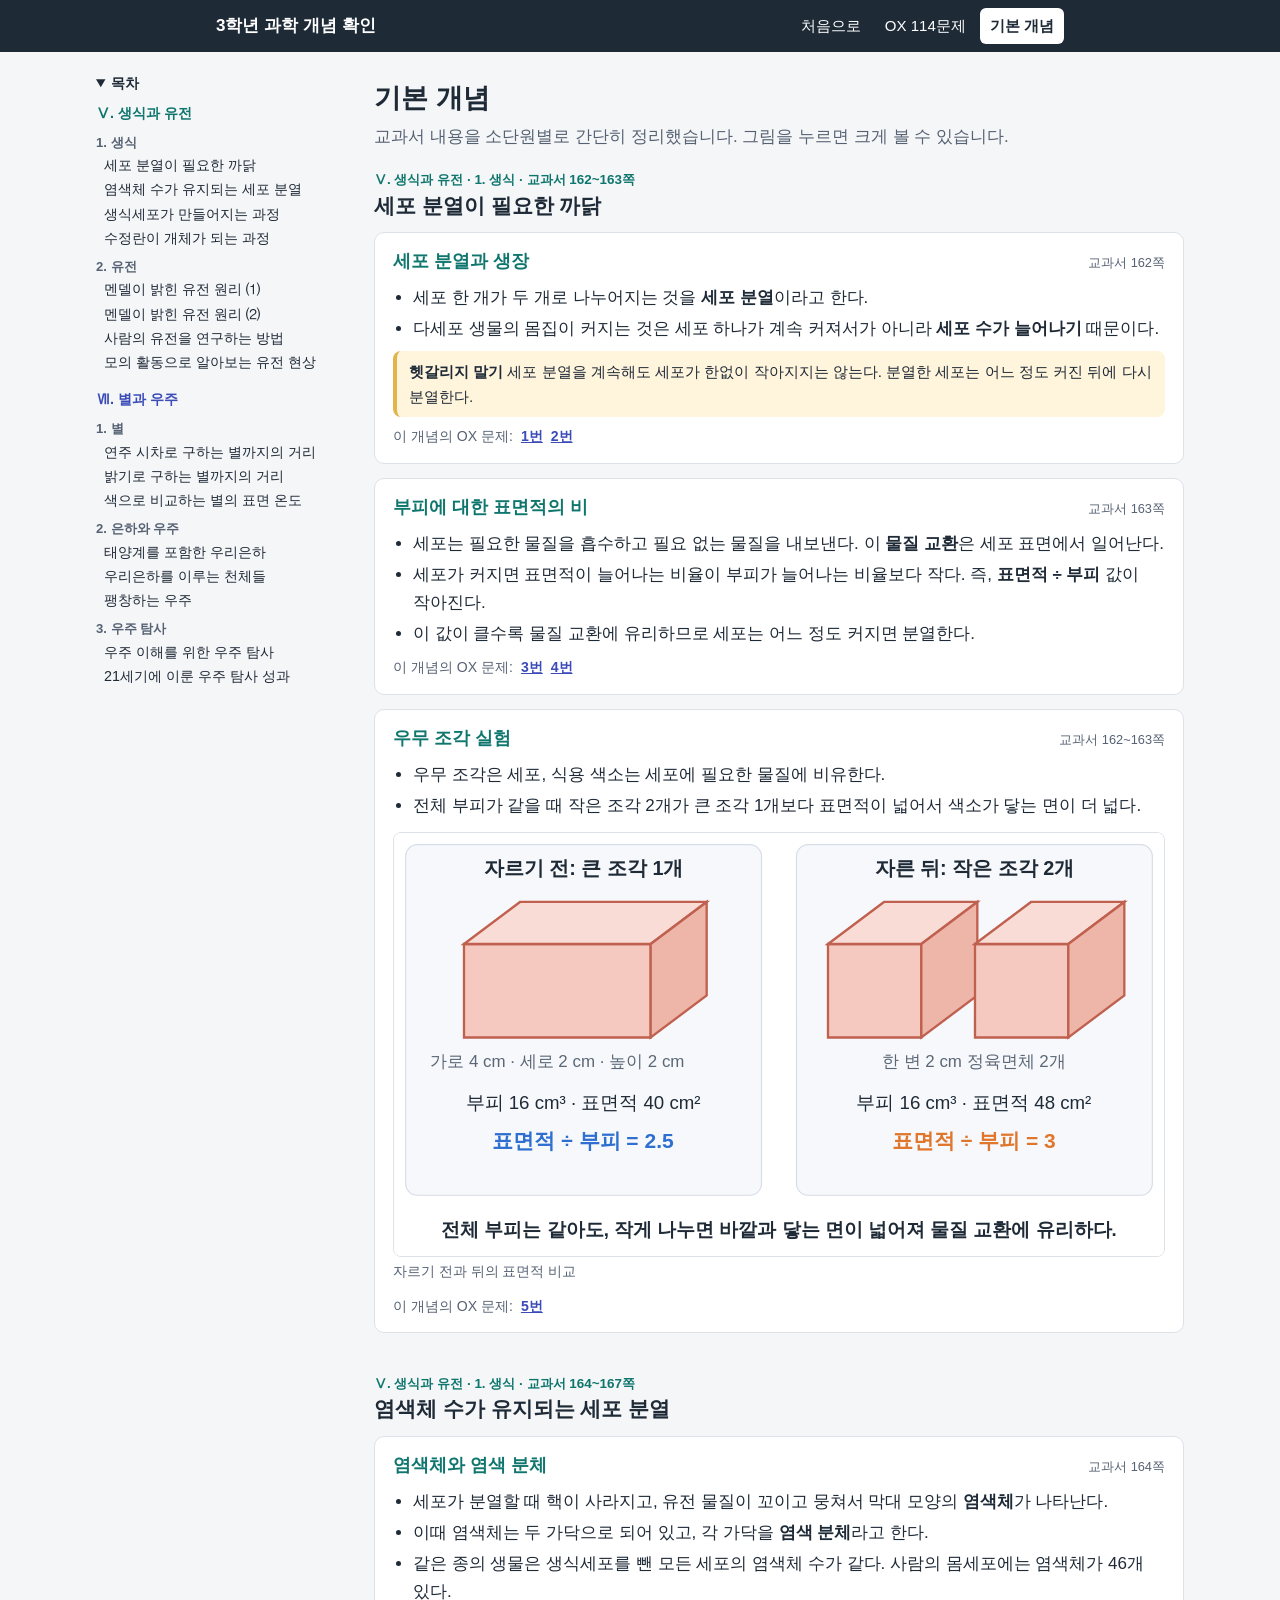
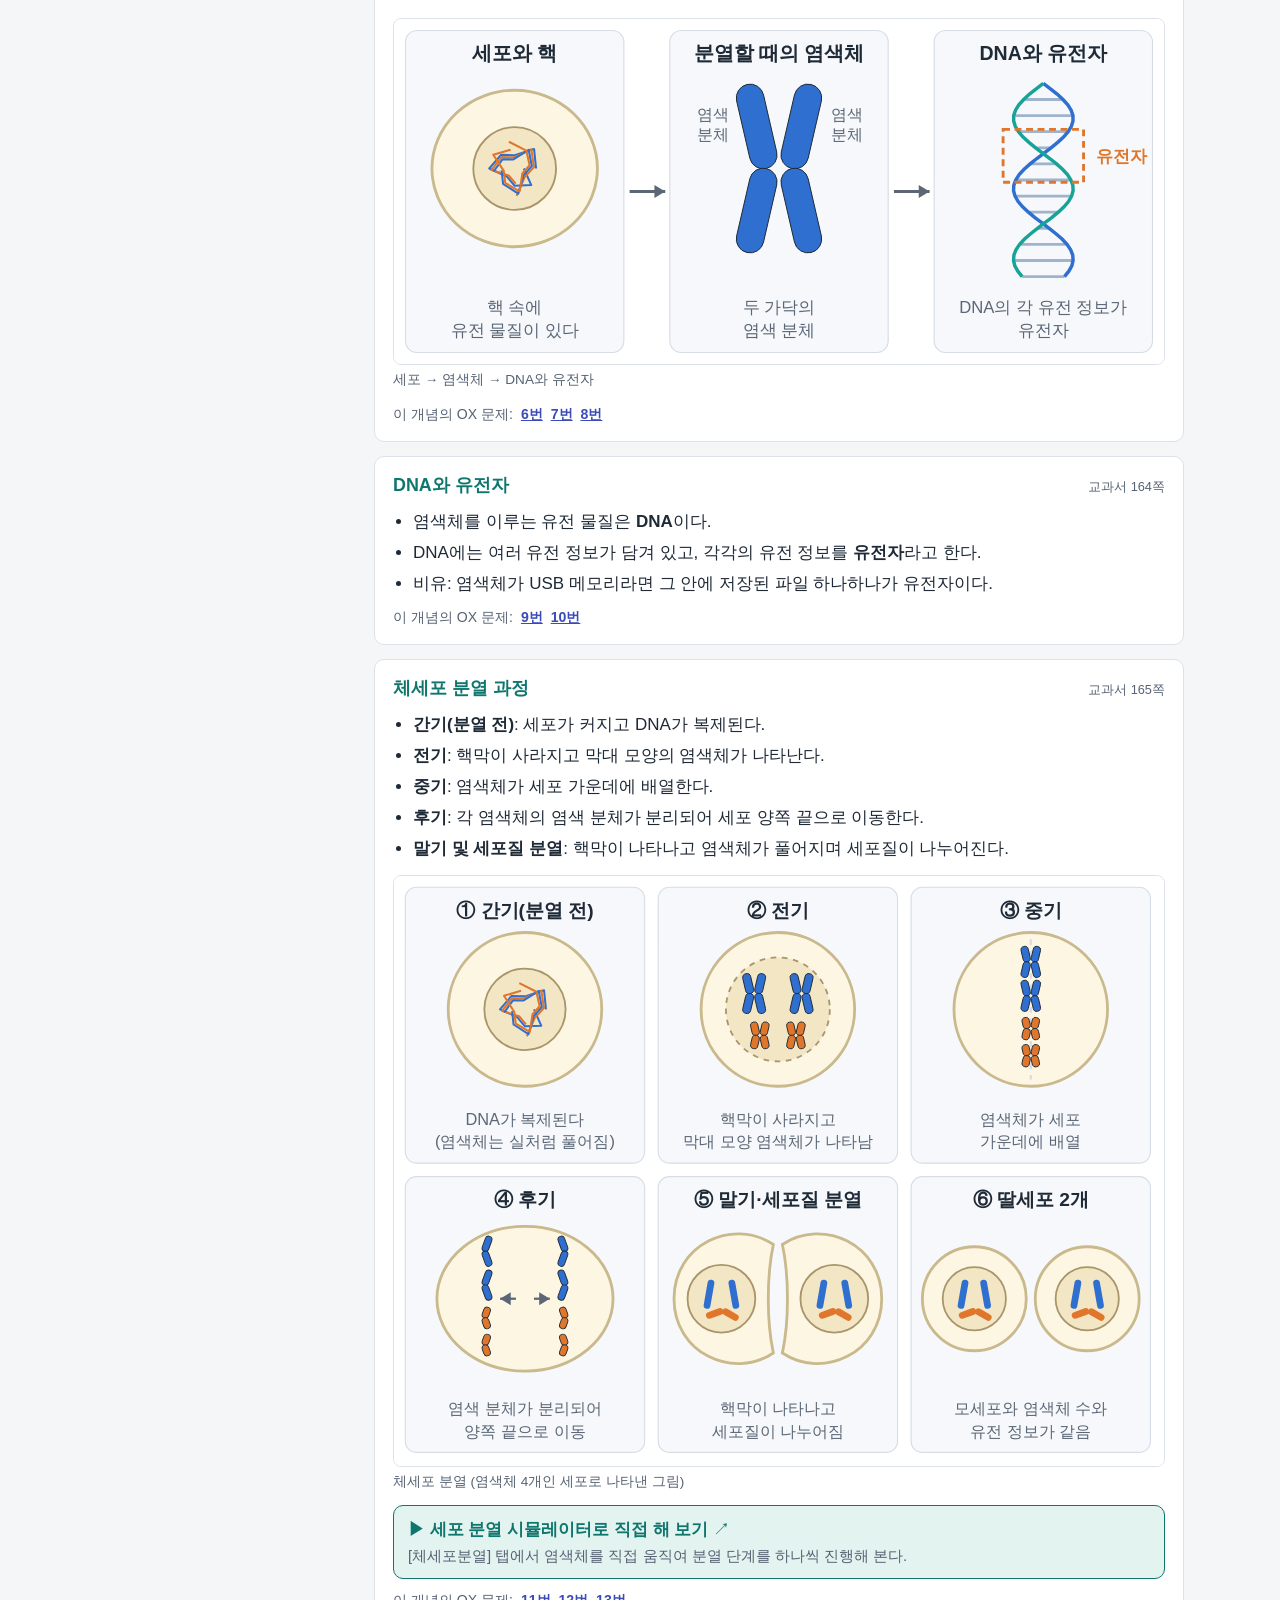
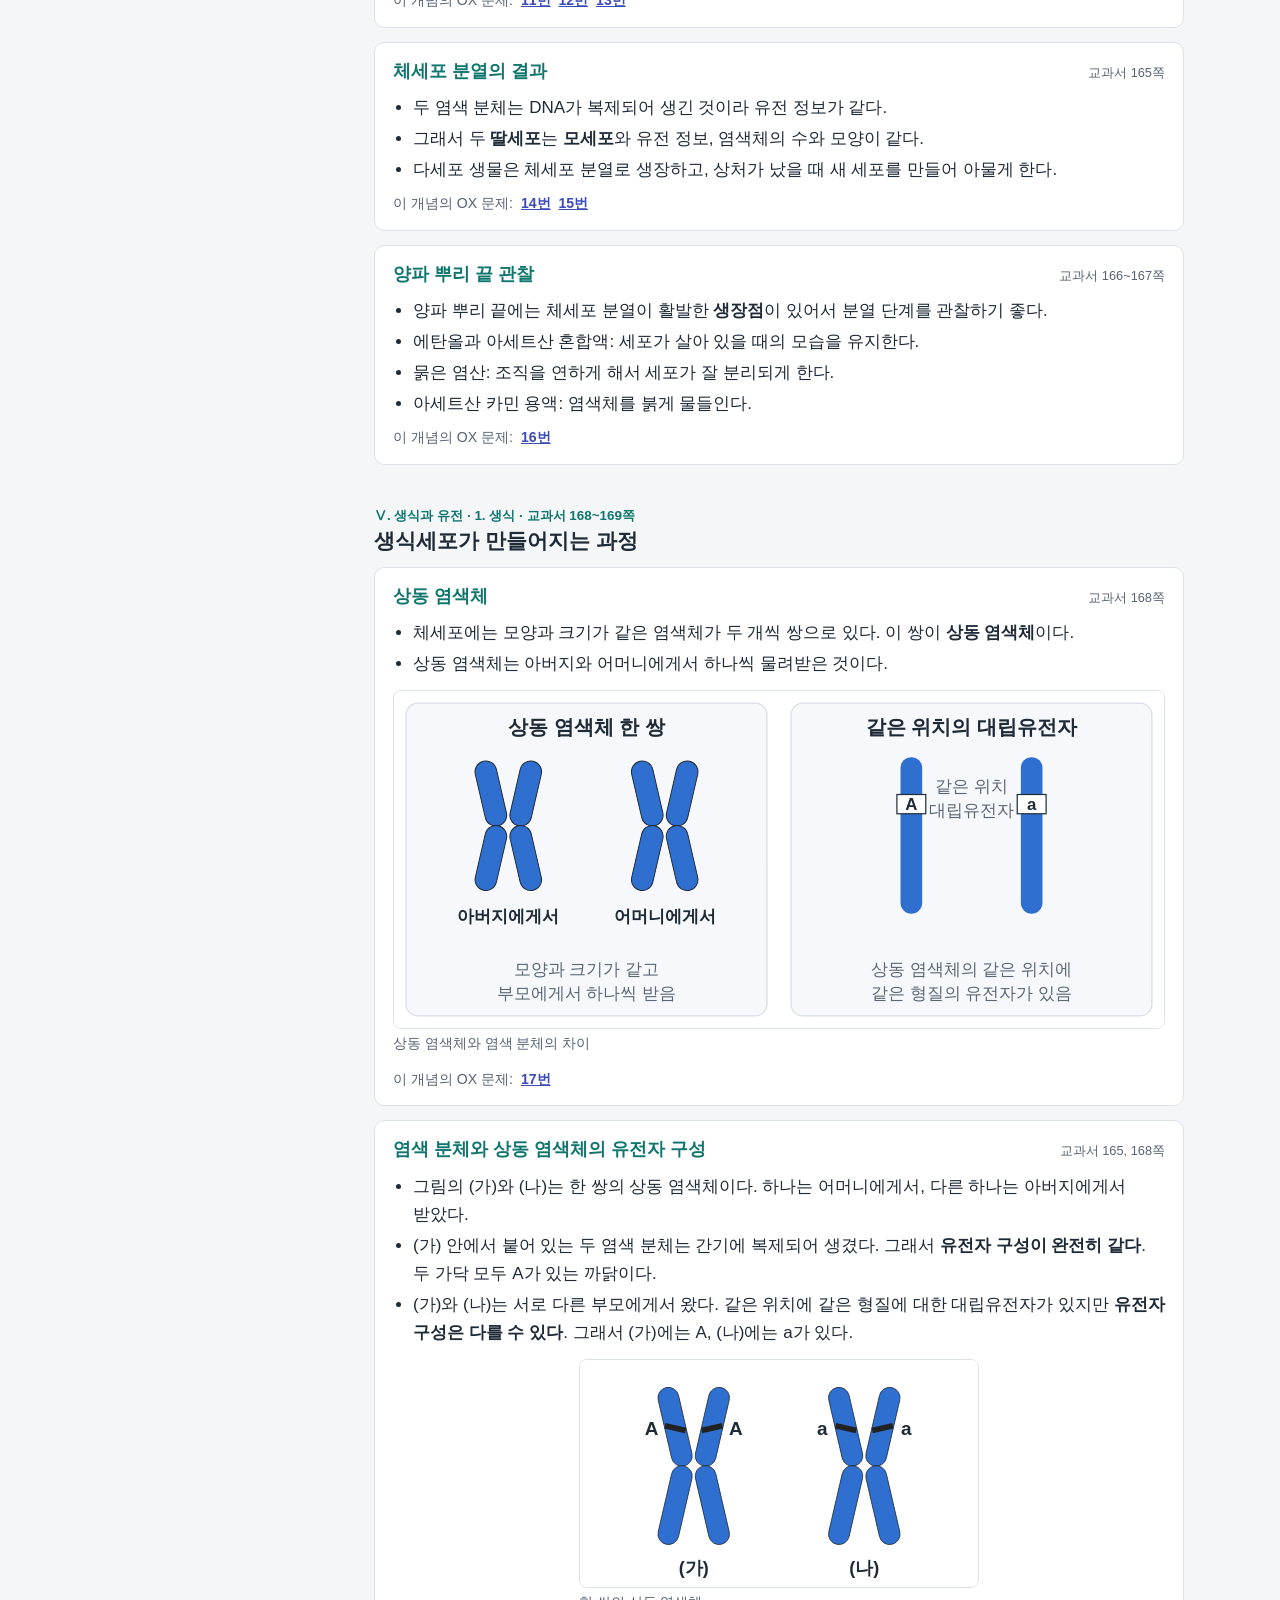
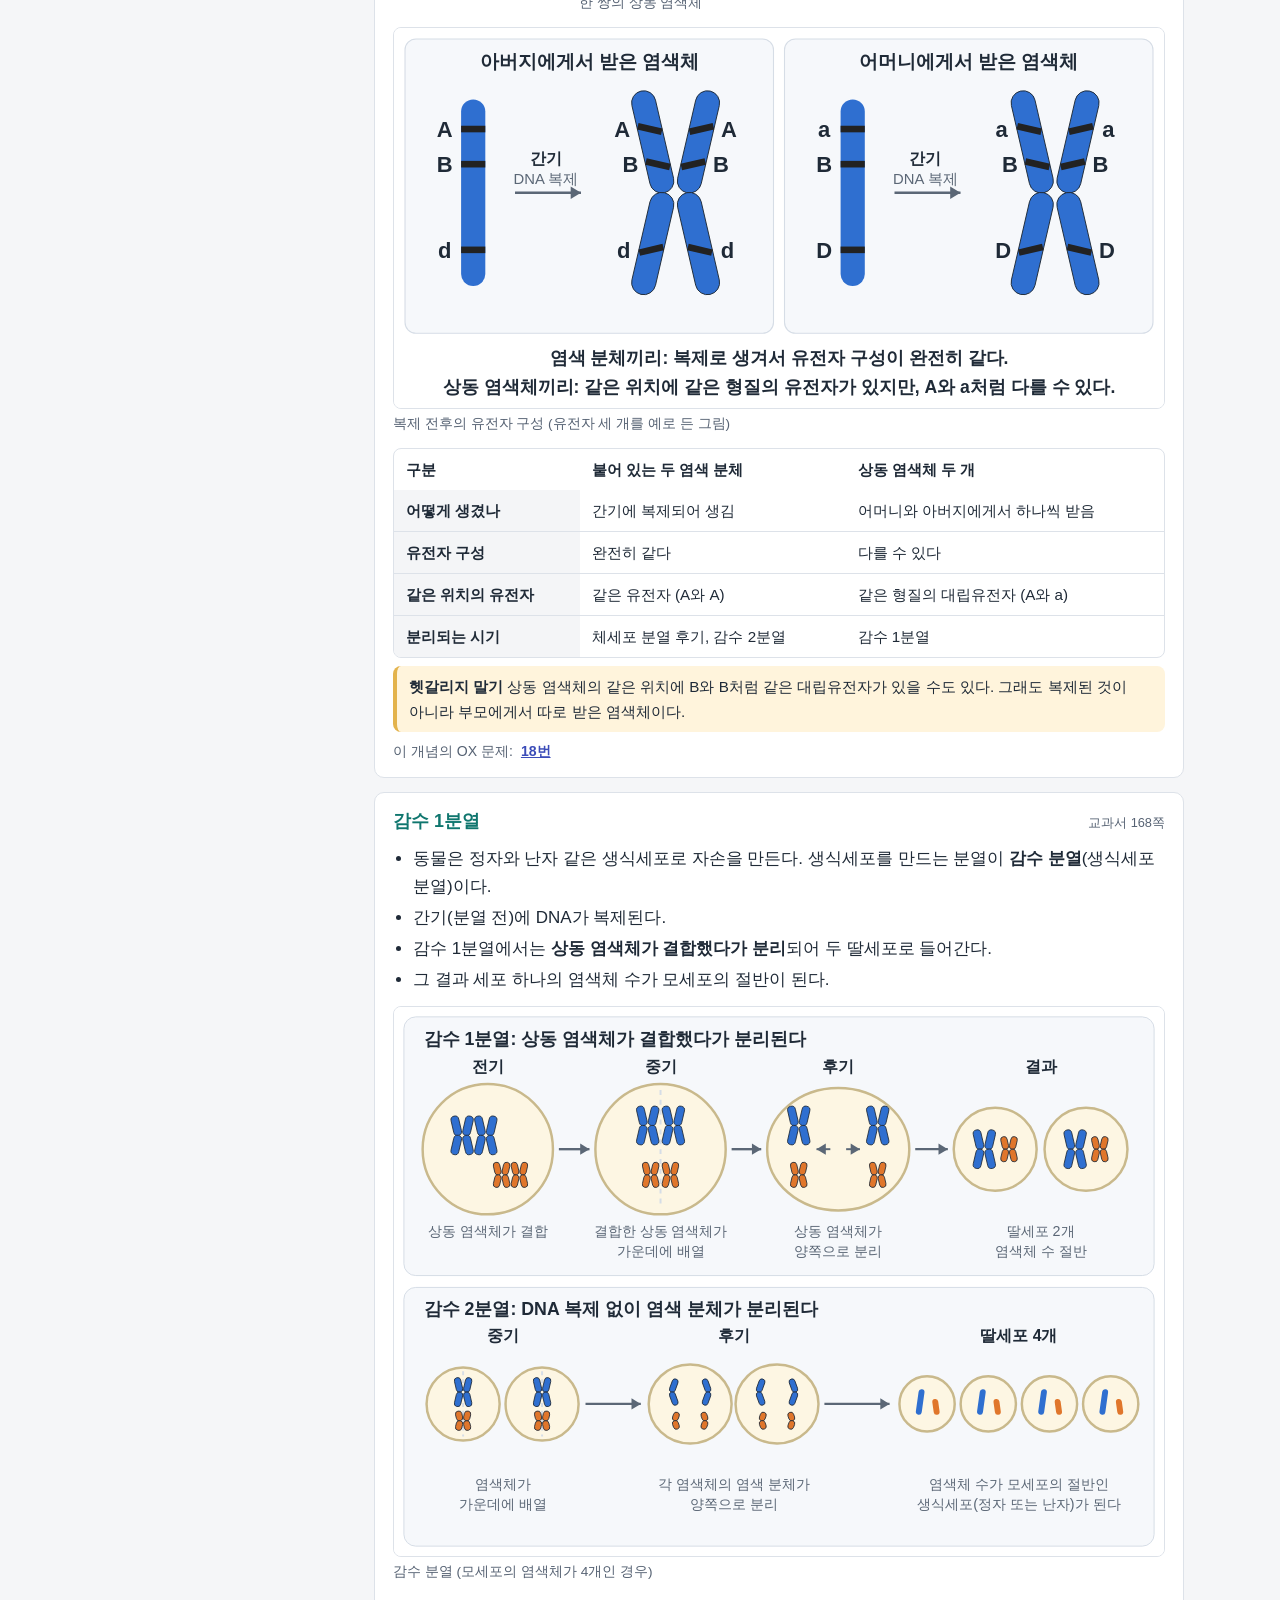
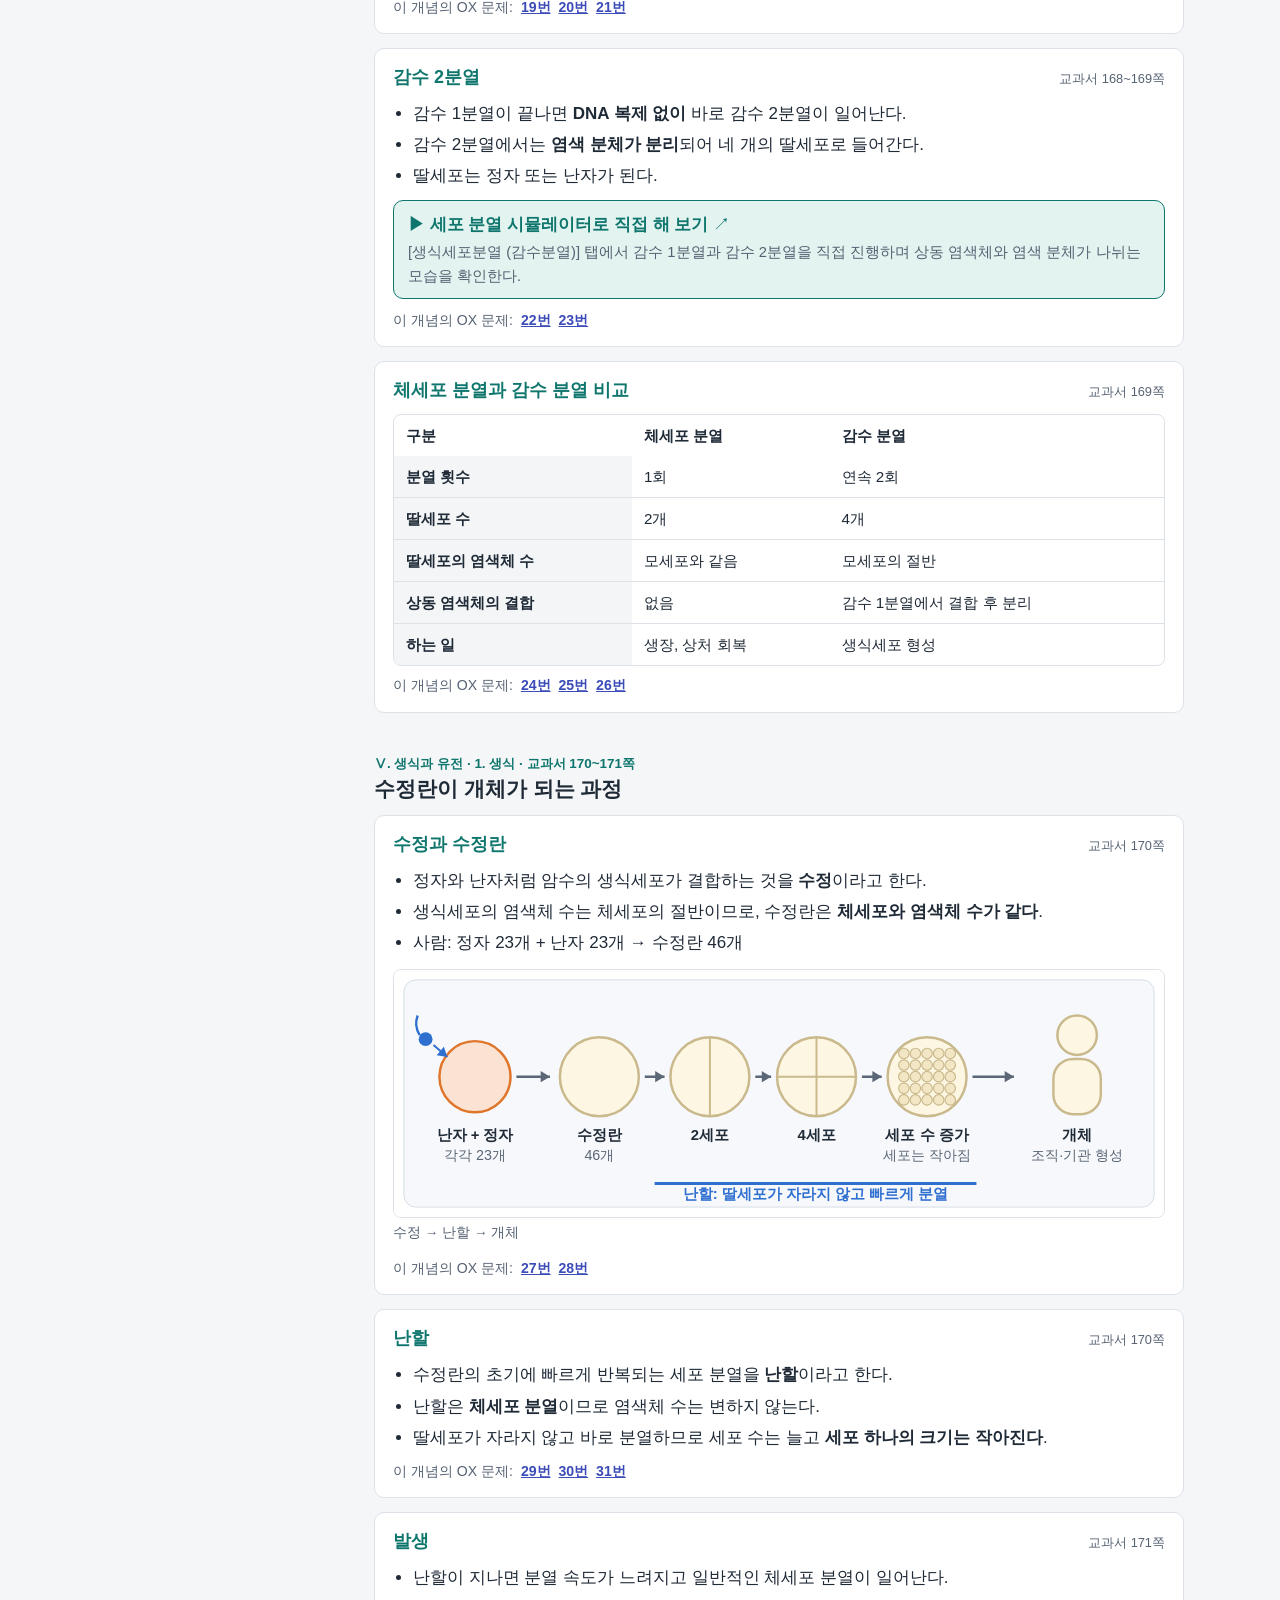
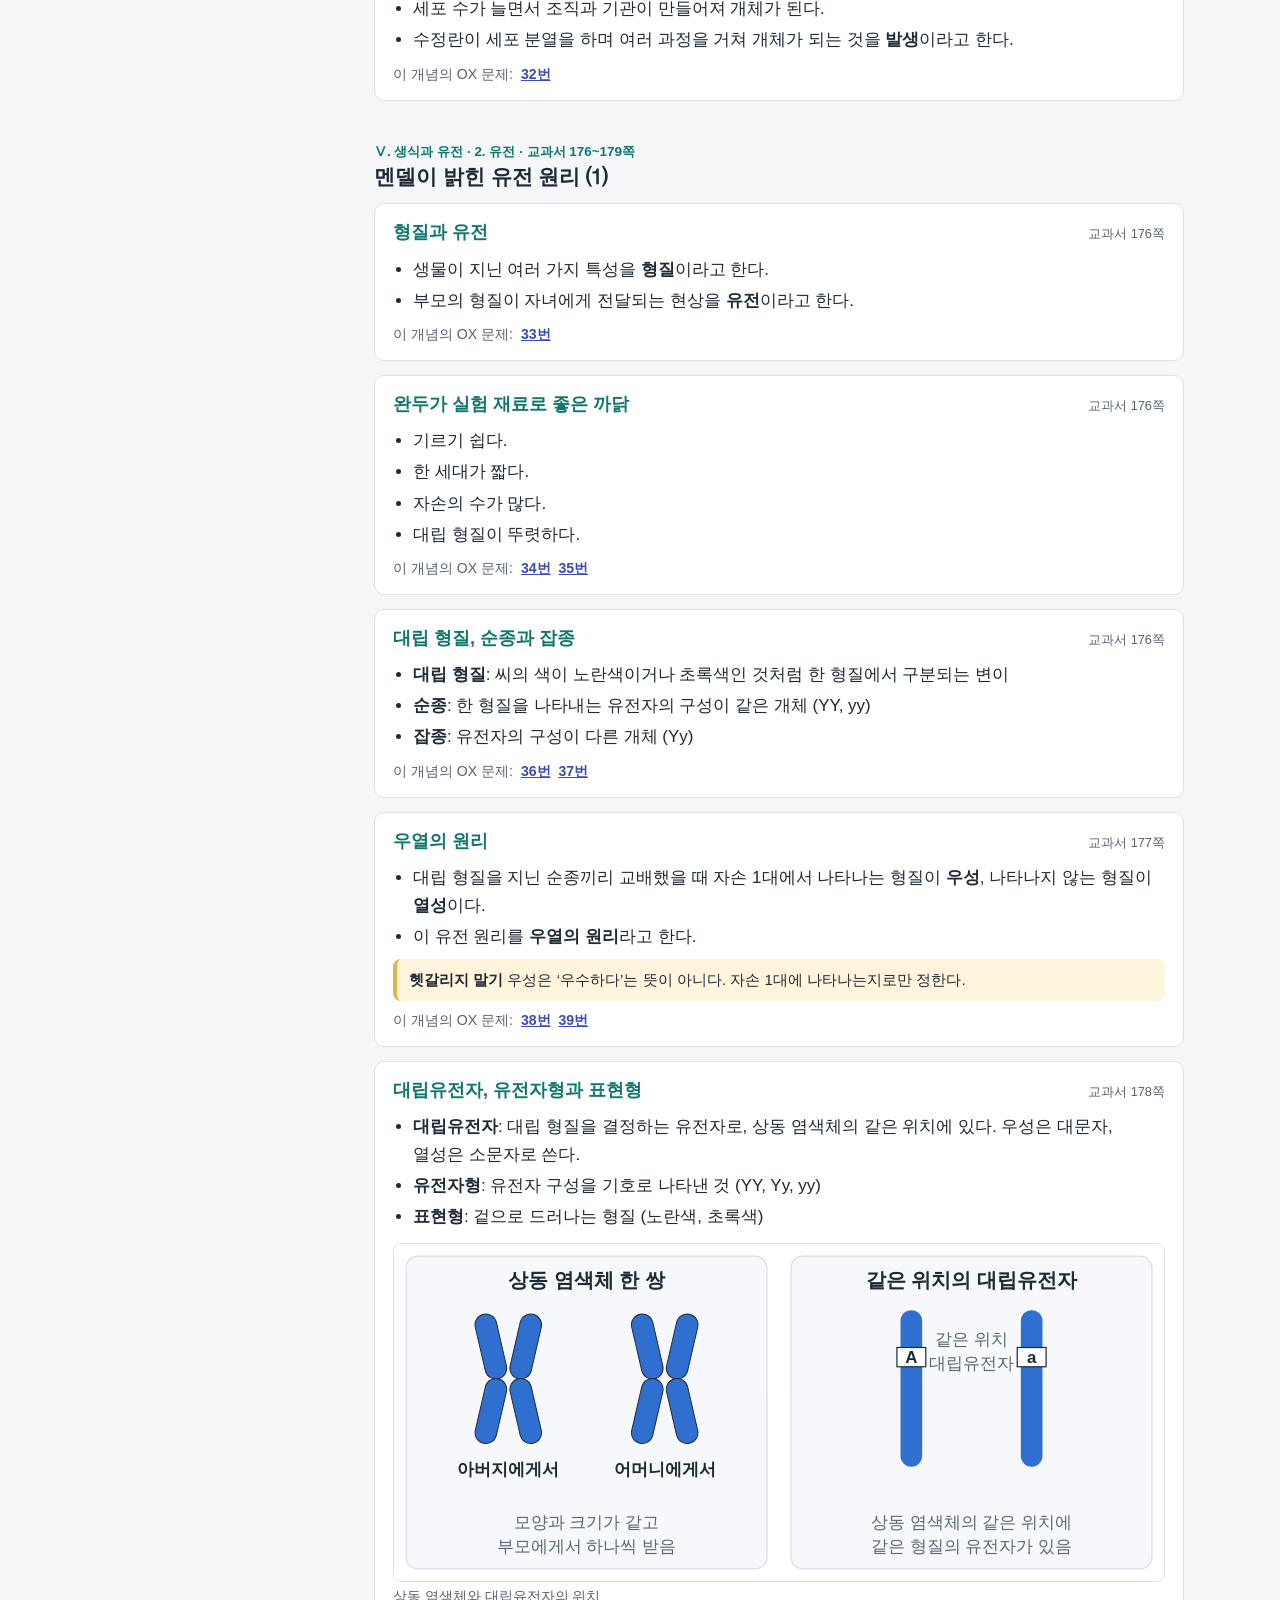
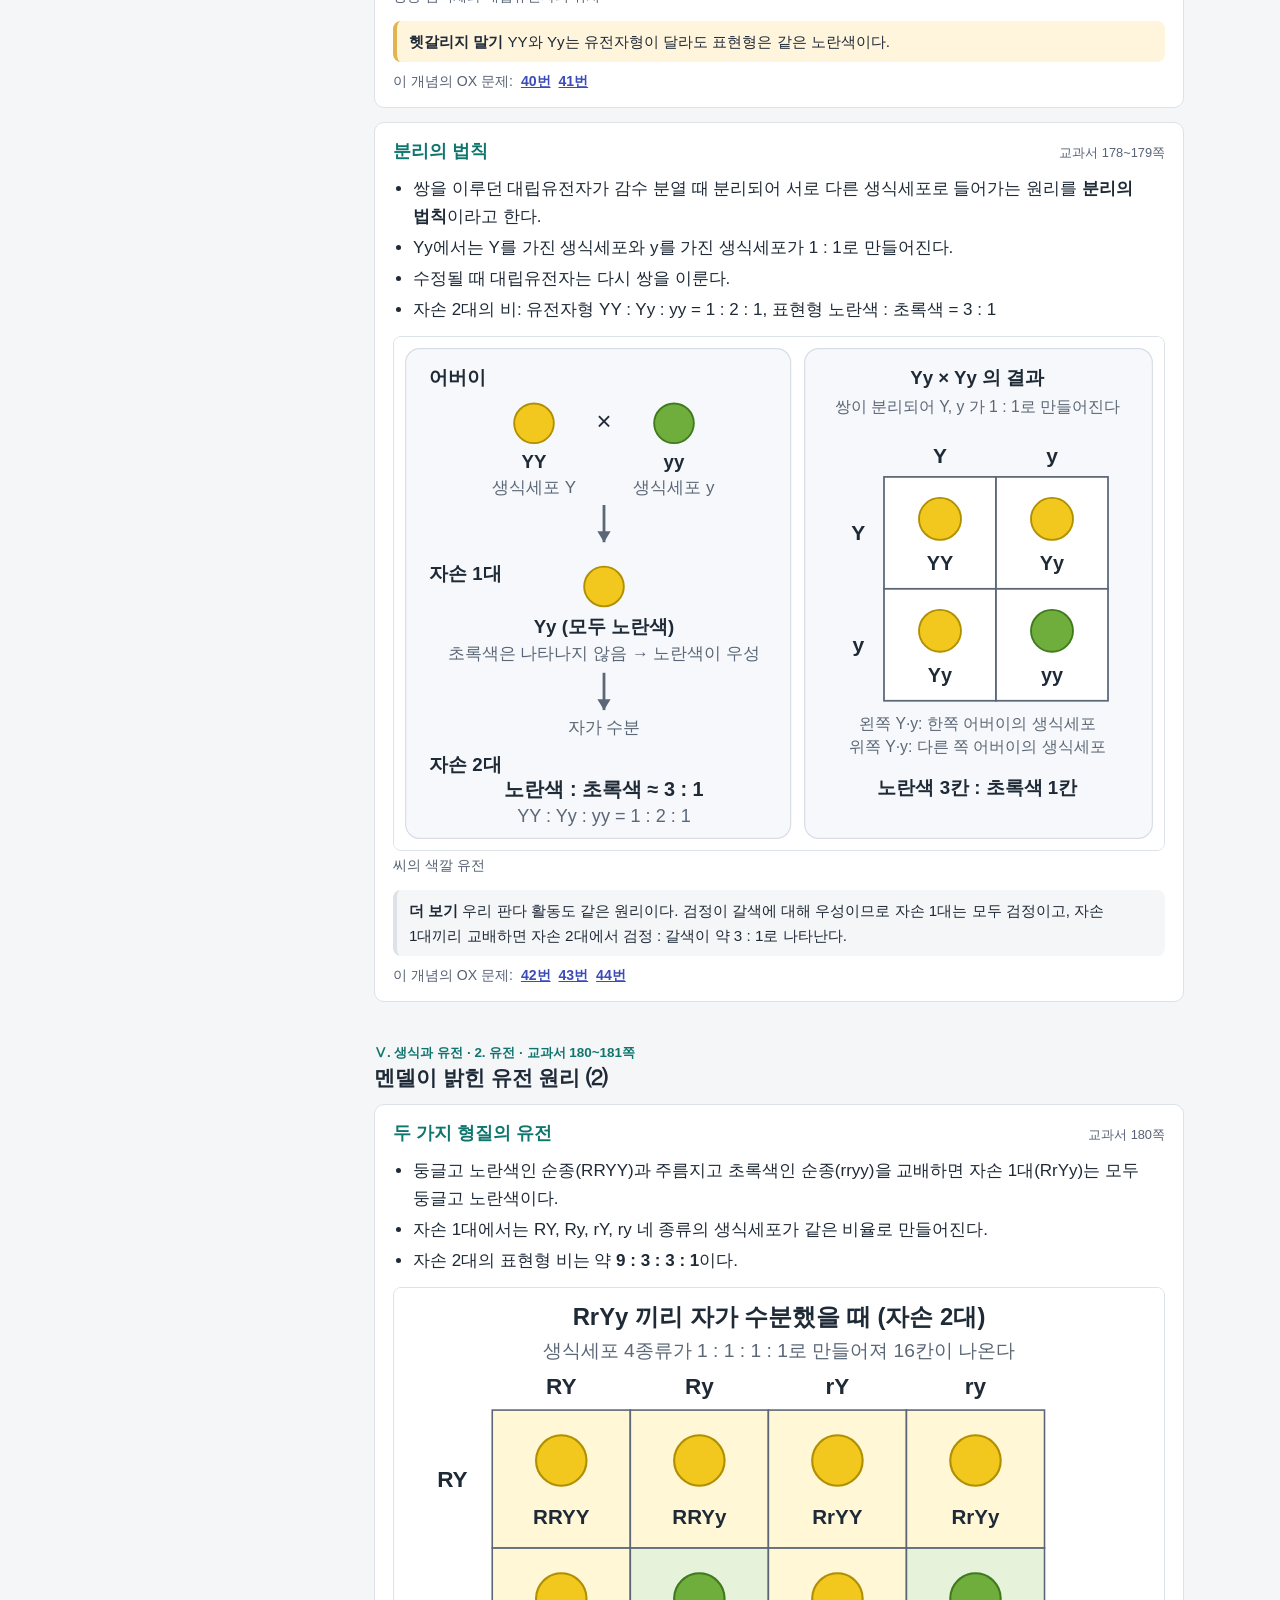
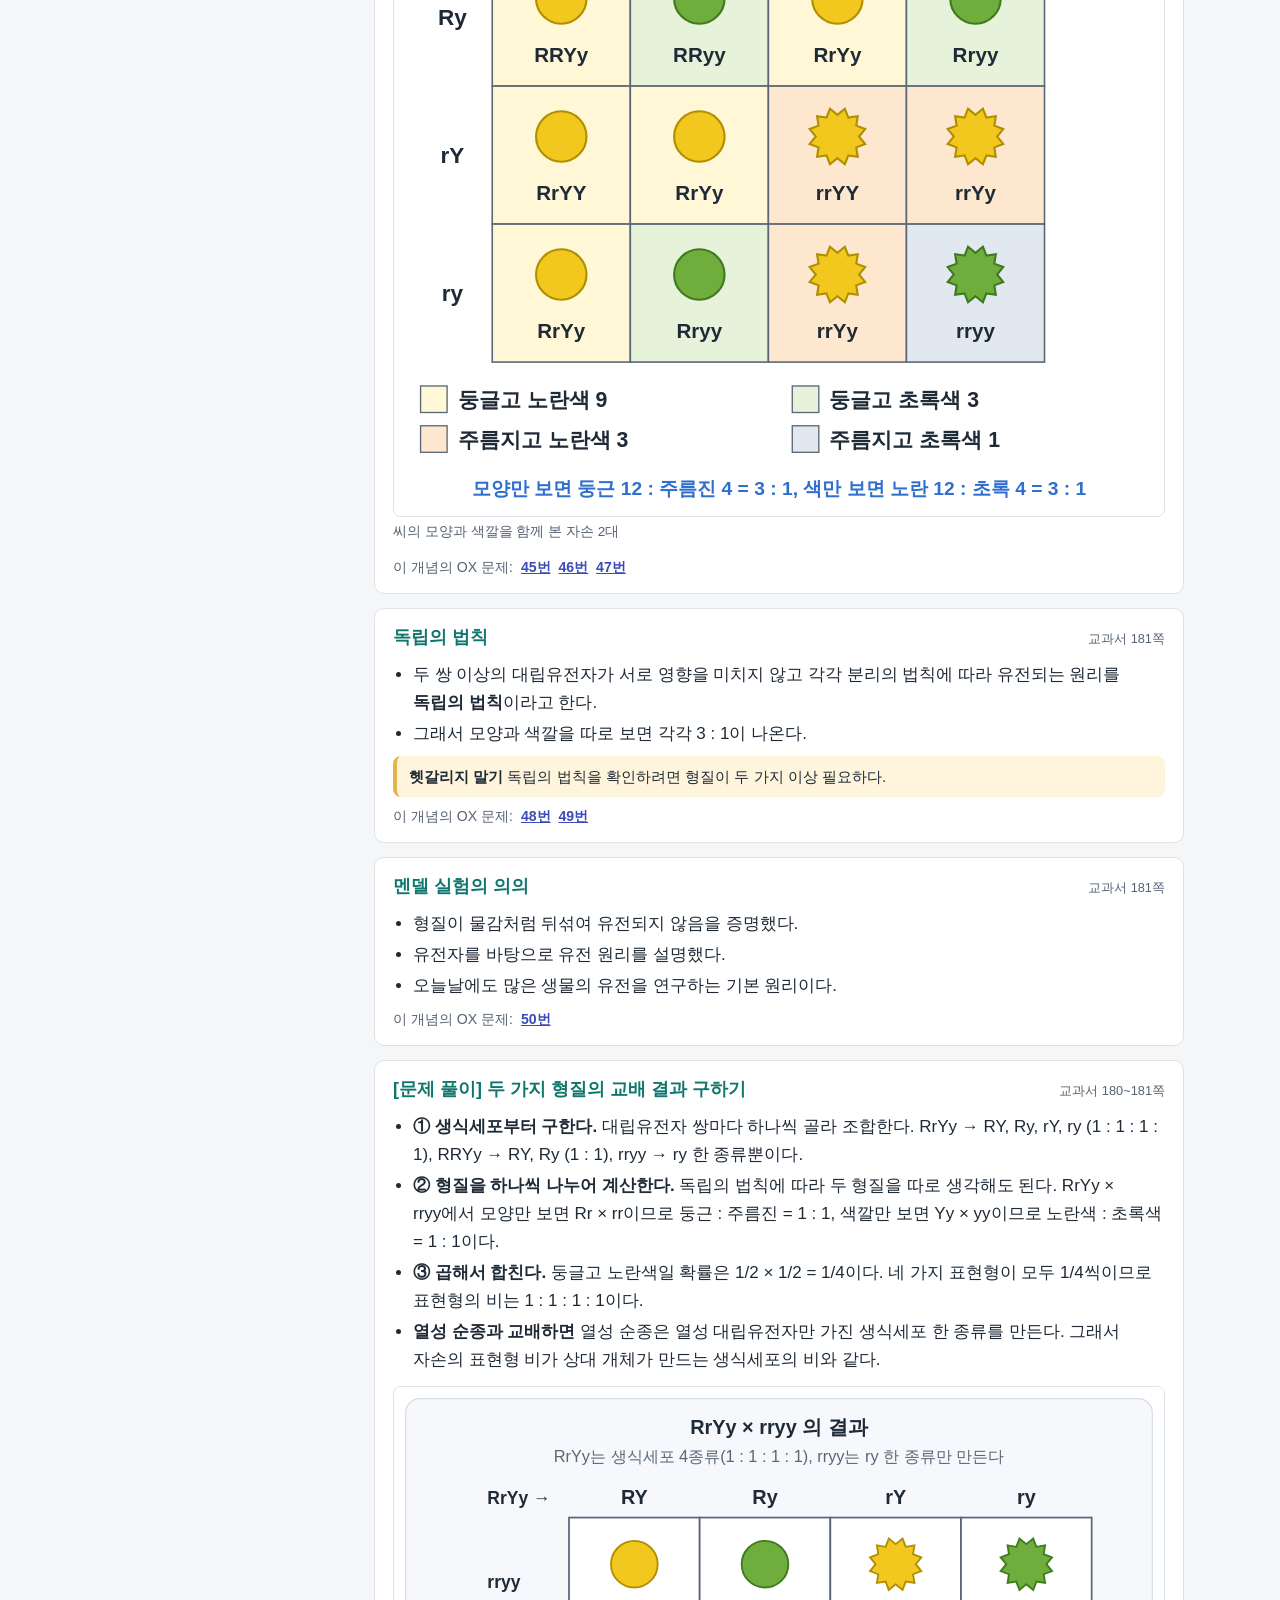
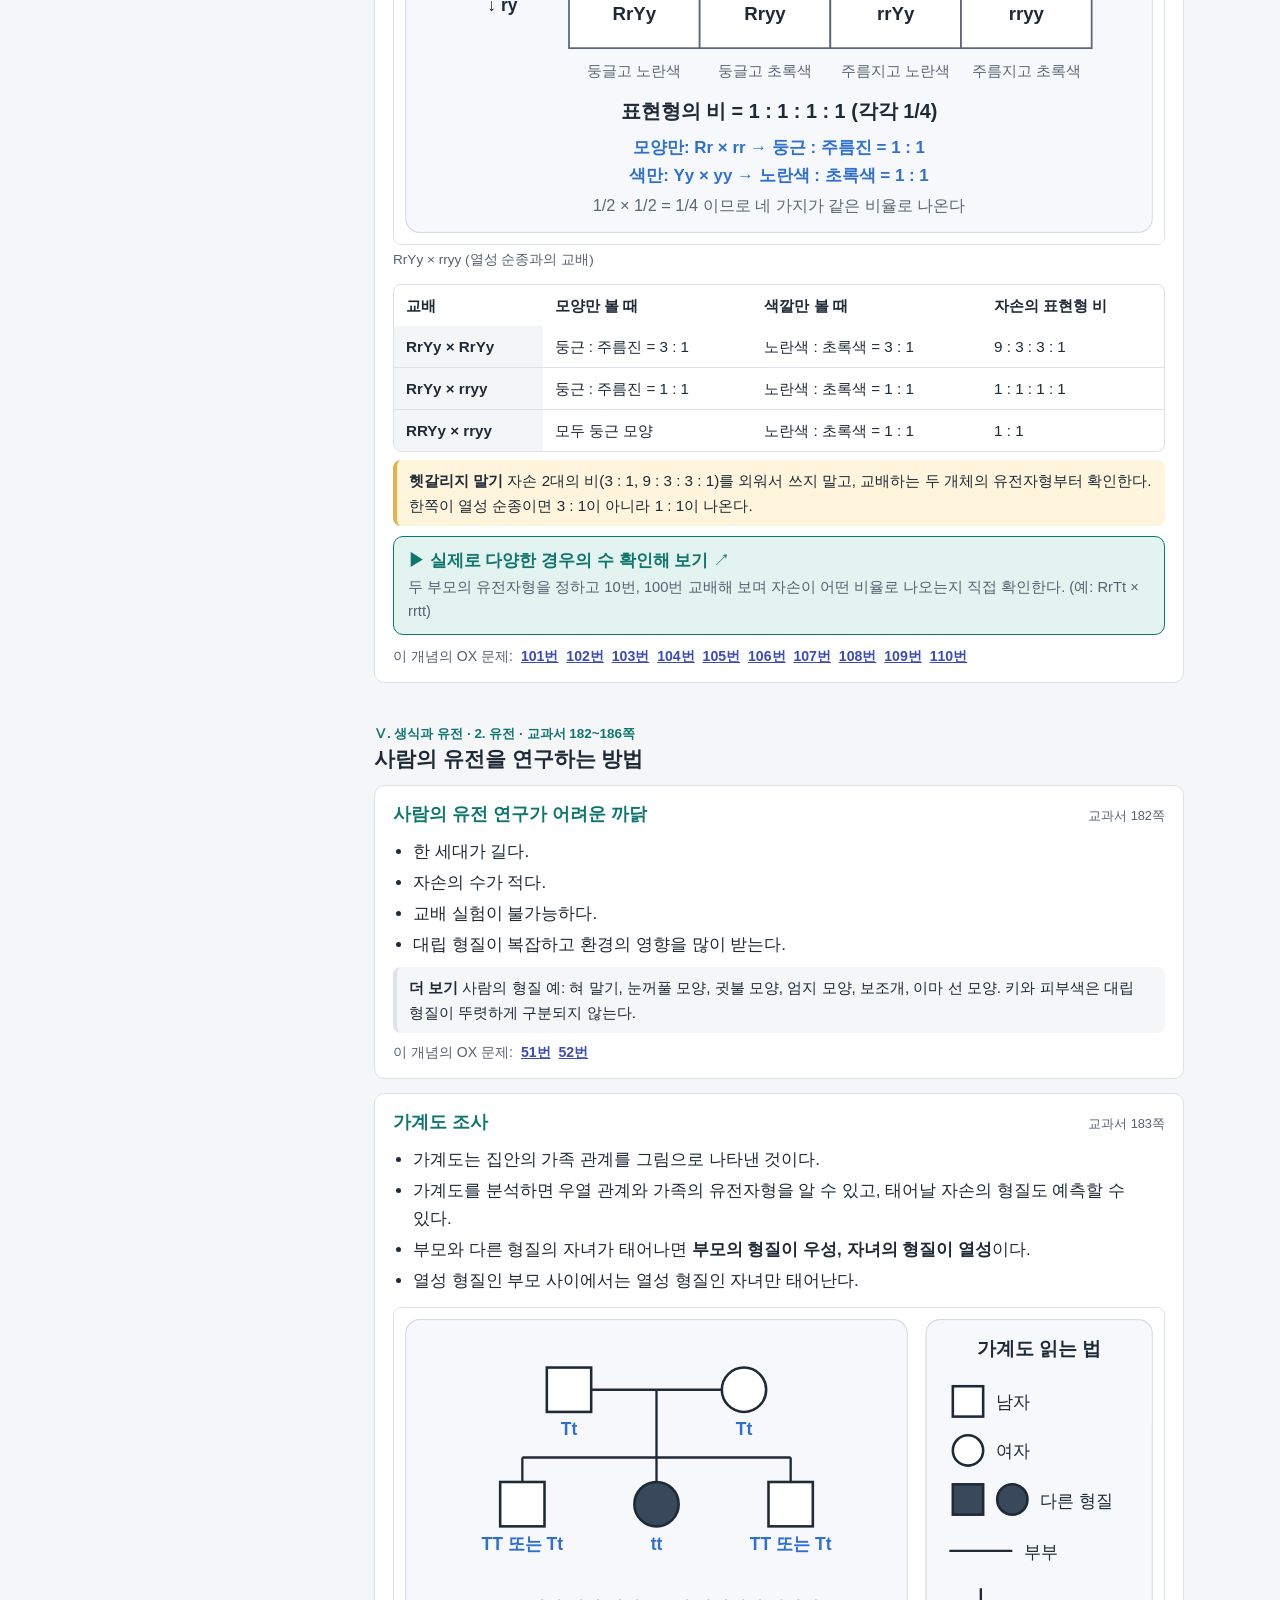
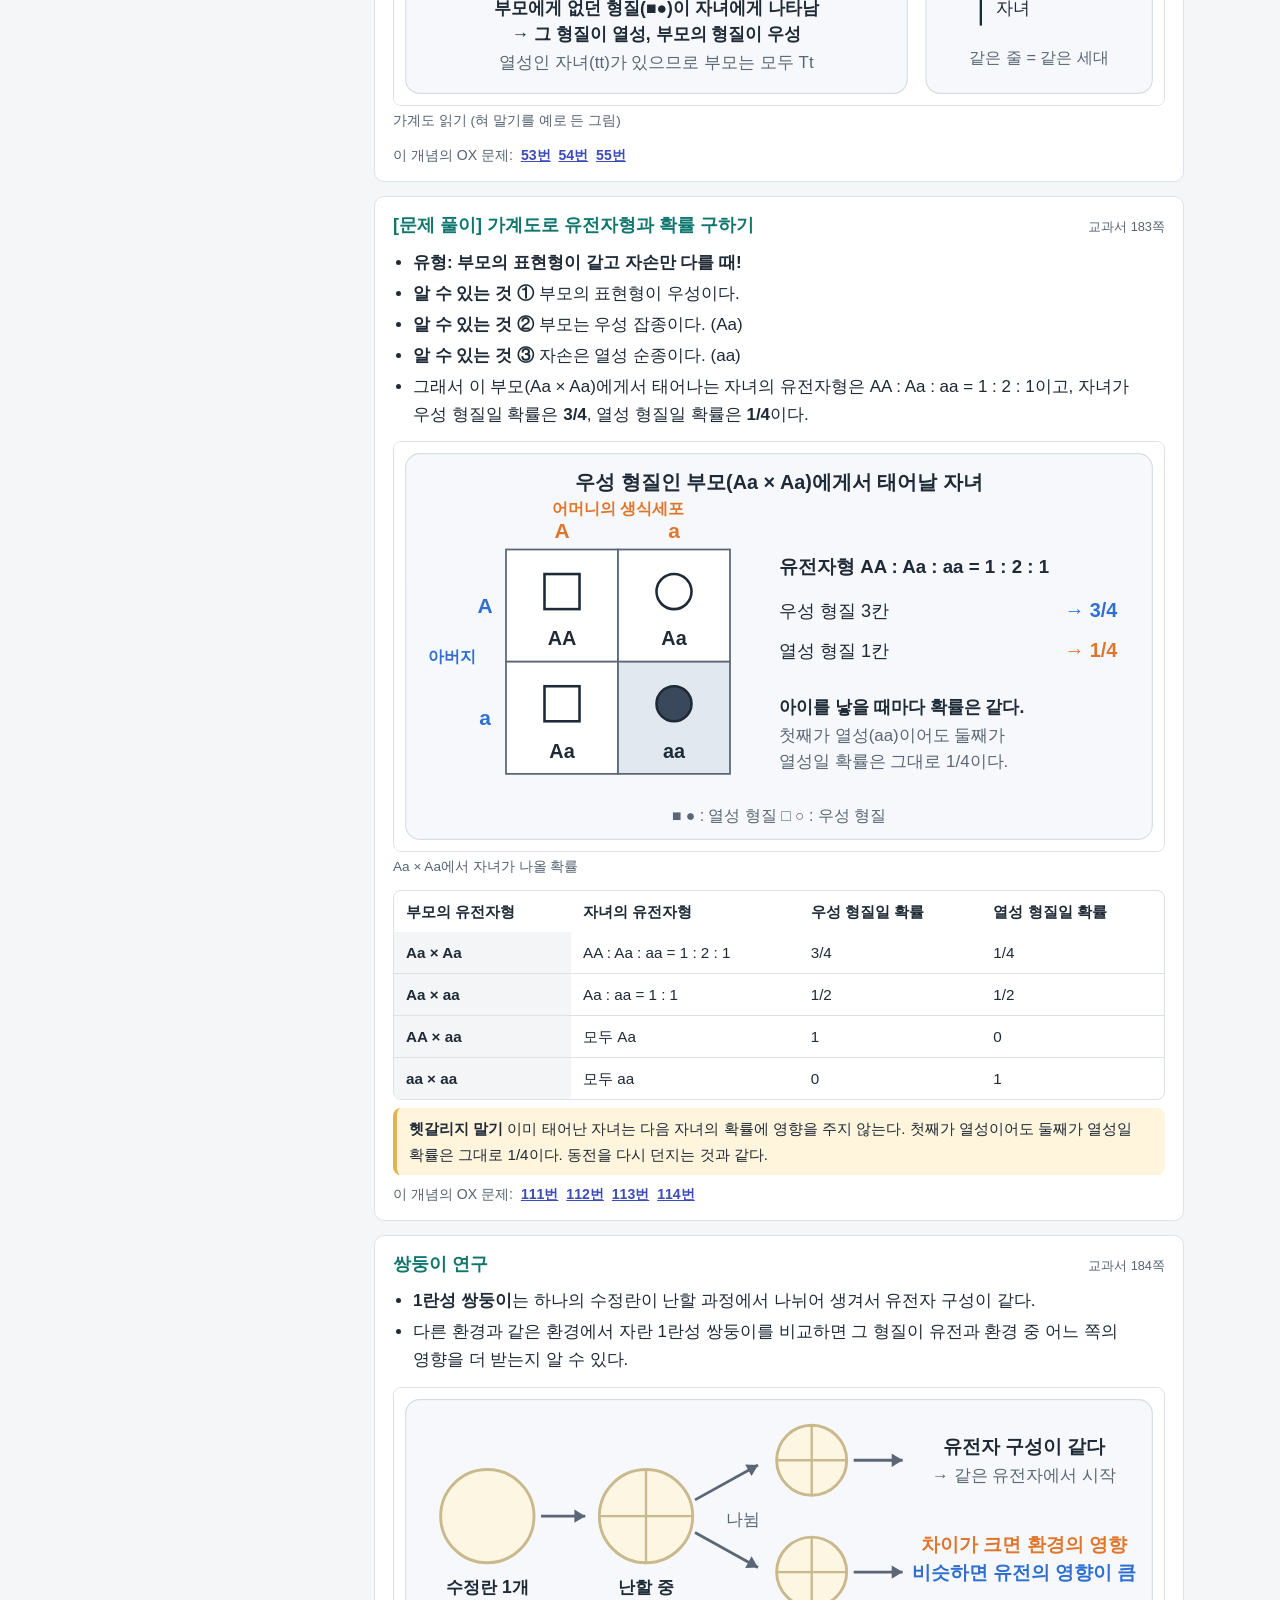
==== commit 722f9ec0: "개념 카드에 세포 분열·유전 교배 시뮬레이터 링크 추가 Co-Authored-By: Claude Opus 5.5 <noreply@anthropic.com>" ====
--- a/concepts.html
+++ b/concepts.html
@@ -5,7 +5,7 @@
 <meta name="viewport" content="width=device-width, initial-scale=1">
 <title>기본 개념</title>
 <meta name="description" content="생식과 유전, 별과 우주 교과서 기본 개념 정리">
-<link rel="stylesheet" href="style.css?v=7">
+<link rel="stylesheet" href="style.css?v=8">
 </head>
 <body class="kpage">
 <div class="stick" id="stick"><header class="top"><div class="wrap topin"><a class="brand" href="index.html">3학년 과학 개념 확인</a><span class="online" id="online" hidden><i aria-hidden="true"></i><span class="oltxt"><span>지금 <b id="onlineN">0</b>명<span class="olt"> 사용 중</span></span><span id="today" hidden>오늘 <b id="todayN">0</b>명<span class="olt"> 방문</span></span></span></span><nav><a href="index.html">처음으로</a><a href="ox.html">OX 114문제</a><a href="concepts.html" aria-current=page>기본 개념</a></nav></div></header></div>
@@ -14,7 +14,7 @@
 <main>
 <h1>기본 개념</h1>
 <p class="lead">교과서 내용을 소단원별로 간단히 정리했습니다. 그림을 누르면 크게 볼 수 있습니다.</p>
-<section class="kunit gen" id="ku01"><p class="crumb">Ⅴ. 생식과 유전 · 1. 생식 · 교과서 162~163쪽</p><h2>세포 분열이 필요한 까닭</h2><article class="concept" id="c101"><h3>세포 분열과 생장<span class="pg">교과서 162쪽</span></h3><ul><li>세포 한 개가 두 개로 나누어지는 것을 <b>세포 분열</b>이라고 한다.</li><li>다세포 생물의 몸집이 커지는 것은 세포 하나가 계속 커져서가 아니라 <b>세포 수가 늘어나기</b> 때문이다.</li></ul><p class="warn"><b>헷갈리지 말기</b> 세포 분열을 계속해도 세포가 한없이 작아지지는 않는다. 분열한 세포는 어느 정도 커진 뒤에 다시 분열한다.</p><p class="rel">이 개념의 OX 문제: <a href="ox.html#q001">1번</a> <a href="ox.html#q002">2번</a></p></article><article class="concept" id="c102"><h3>부피에 대한 표면적의 비<span class="pg">교과서 163쪽</span></h3><ul><li>세포는 필요한 물질을 흡수하고 필요 없는 물질을 내보낸다. 이 <b>물질 교환</b>은 세포 표면에서 일어난다.</li><li>세포가 커지면 표면적이 늘어나는 비율이 부피가 늘어나는 비율보다 작다. 즉, <b>표면적 ÷ 부피</b> 값이 작아진다.</li><li>이 값이 클수록 물질 교환에 유리하므로 세포는 어느 정도 커지면 분열한다.</li></ul><p class="rel">이 개념의 OX 문제: <a href="ox.html#q003">3번</a> <a href="ox.html#q004">4번</a></p></article><article class="concept" id="c103"><h3>우무 조각 실험<span class="pg">교과서 162~163쪽</span></h3><ul><li>우무 조각은 세포, 식용 색소는 세포에 필요한 물질에 비유한다.</li><li>전체 부피가 같을 때 작은 조각 2개가 큰 조각 1개보다 표면적이 넓어서 색소가 닿는 면이 더 넓다.</li></ul><div class="figs"><figure class=""><a href="img/g_agar.svg" target="_blank" rel="noopener" title="크게 보기"><img src="img/g_agar.svg" alt="큰 우무 조각과 작은 우무 조각의 부피와 표면적 비교" width="660" height="362" loading="lazy"></a><figcaption>자르기 전과 뒤의 표면적 비교</figcaption></figure></div><p class="rel">이 개념의 OX 문제: <a href="ox.html#q005">5번</a></p></article></section><section class="kunit gen" id="ku02"><p class="crumb">Ⅴ. 생식과 유전 · 1. 생식 · 교과서 164~167쪽</p><h2>염색체 수가 유지되는 세포 분열</h2><article class="concept" id="c201"><h3>염색체와 염색 분체<span class="pg">교과서 164쪽</span></h3><ul><li>세포가 분열할 때 핵이 사라지고, 유전 물질이 꼬이고 뭉쳐서 막대 모양의 <b>염색체</b>가 나타난다.</li><li>이때 염색체는 두 가닥으로 되어 있고, 각 가닥을 <b>염색 분체</b>라고 한다.</li><li>같은 종의 생물은 생식세포를 뺀 모든 세포의 염색체 수가 같다. 사람의 몸세포에는 염색체가 46개 있다.</li></ul><div class="figs"><figure class=""><a href="img/g_chromosome.svg" target="_blank" rel="noopener" title="크게 보기"><img src="img/g_chromosome.svg" alt="세포, 염색체, DNA와 유전자의 관계" width="670" height="300" loading="lazy"></a><figcaption>세포 → 염색체 → DNA와 유전자</figcaption></figure></div><p class="rel">이 개념의 OX 문제: <a href="ox.html#q006">6번</a> <a href="ox.html#q007">7번</a> <a href="ox.html#q008">8번</a></p></article><article class="concept" id="c202"><h3>DNA와 유전자<span class="pg">교과서 164쪽</span></h3><ul><li>염색체를 이루는 유전 물질은 <b>DNA</b>이다.</li><li>DNA에는 여러 유전 정보가 담겨 있고, 각각의 유전 정보를 <b>유전자</b>라고 한다.</li><li>비유: 염색체가 USB 메모리라면 그 안에 저장된 파일 하나하나가 유전자이다.</li></ul><p class="rel">이 개념의 OX 문제: <a href="ox.html#q009">9번</a> <a href="ox.html#q010">10번</a></p></article><article class="concept" id="c203"><h3>체세포 분열 과정<span class="pg">교과서 165쪽</span></h3><ul><li><b>간기(분열 전)</b>: 세포가 커지고 DNA가 복제된다.</li><li><b>전기</b>: 핵막이 사라지고 막대 모양의 염색체가 나타난다.</li><li><b>중기</b>: 염색체가 세포 가운데에 배열한다.</li><li><b>후기</b>: 각 염색체의 염색 분체가 분리되어 세포 양쪽 끝으로 이동한다.</li><li><b>말기 및 세포질 분열</b>: 핵막이 나타나고 염색체가 풀어지며 세포질이 나누어진다.</li></ul><div class="figs"><figure class=""><a href="img/g_mitosis.svg" target="_blank" rel="noopener" title="크게 보기"><img src="img/g_mitosis.svg" alt="체세포 분열의 여섯 단계" width="682" height="522" loading="lazy"></a><figcaption>체세포 분열 (염색체 4개인 세포로 나타낸 그림)</figcaption></figure></div><p class="rel">이 개념의 OX 문제: <a href="ox.html#q011">11번</a> <a href="ox.html#q012">12번</a> <a href="ox.html#q013">13번</a></p></article><article class="concept" id="c204"><h3>체세포 분열의 결과<span class="pg">교과서 165쪽</span></h3><ul><li>두 염색 분체는 DNA가 복제되어 생긴 것이라 유전 정보가 같다.</li><li>그래서 두 <b>딸세포</b>는 <b>모세포</b>와 유전 정보, 염색체의 수와 모양이 같다.</li><li>다세포 생물은 체세포 분열로 생장하고, 상처가 났을 때 새 세포를 만들어 아물게 한다.</li></ul><p class="rel">이 개념의 OX 문제: <a href="ox.html#q014">14번</a> <a href="ox.html#q015">15번</a></p></article><article class="concept" id="c205"><h3>양파 뿌리 끝 관찰<span class="pg">교과서 166~167쪽</span></h3><ul><li>양파 뿌리 끝에는 체세포 분열이 활발한 <b>생장점</b>이 있어서 분열 단계를 관찰하기 좋다.</li><li>에탄올과 아세트산 혼합액: 세포가 살아 있을 때의 모습을 유지한다.</li><li>묽은 염산: 조직을 연하게 해서 세포가 잘 분리되게 한다.</li><li>아세트산 카민 용액: 염색체를 붉게 물들인다.</li></ul><p class="rel">이 개념의 OX 문제: <a href="ox.html#q016">16번</a></p></article></section><section class="kunit gen" id="ku03"><p class="crumb">Ⅴ. 생식과 유전 · 1. 생식 · 교과서 168~169쪽</p><h2>생식세포가 만들어지는 과정</h2><article class="concept" id="c301"><h3>상동 염색체<span class="pg">교과서 168쪽</span></h3><ul><li>체세포에는 모양과 크기가 같은 염색체가 두 개씩 쌍으로 있다. 이 쌍이 <b>상동 염색체</b>이다.</li><li>상동 염색체는 아버지와 어머니에게서 하나씩 물려받은 것이다.</li></ul><div class="figs"><figure class=""><a href="img/g_homolog.svg" target="_blank" rel="noopener" title="크게 보기"><img src="img/g_homolog.svg" alt="상동 염색체 한 쌍과 같은 위치의 대립유전자" width="640" height="280" loading="lazy"></a><figcaption>상동 염색체와 염색 분체의 차이</figcaption></figure></div><p class="rel">이 개념의 OX 문제: <a href="ox.html#q017">17번</a></p></article><article class="concept" id="c311"><h3>염색 분체와 상동 염색체의 유전자 구성<span class="pg">교과서 165, 168쪽</span></h3><ul><li>그림의 (가)와 (나)는 한 쌍의 상동 염색체이다. 하나는 어머니에게서, 다른 하나는 아버지에게서 받았다.</li><li>(가) 안에서 붙어 있는 두 염색 분체는 간기에 복제되어 생겼다. 그래서 <b>유전자 구성이 완전히 같다</b>. 두 가닥 모두 A가 있는 까닭이다.</li><li>(가)와 (나)는 서로 다른 부모에게서 왔다. 같은 위치에 같은 형질에 대한 대립유전자가 있지만 <b>유전자 구성은 다를 수 있다</b>. 그래서 (가)에는 A, (나)에는 a가 있다.</li></ul><div class="figs"><figure class="narrow"><a href="img/g_pair.svg" target="_blank" rel="noopener" title="크게 보기"><img src="img/g_pair.svg" alt="한 쌍의 상동 염색체 (가), (나)와 대립유전자 A, a" width="420" height="240" loading="lazy"></a><figcaption>한 쌍의 상동 염색체</figcaption></figure><figure class=""><a href="img/g_sister.svg" target="_blank" rel="noopener" title="크게 보기"><img src="img/g_sister.svg" alt="간기에 복제된 염색 분체와 부모에게서 받은 상동 염색체의 유전자 구성" width="700" height="346" loading="lazy"></a><figcaption>복제 전후의 유전자 구성 (유전자 세 개를 예로 든 그림)</figcaption></figure></div><div class="tablewrap"><table class="cmp"><thead><tr><th scope="col">구분</th><th scope="col">붙어 있는 두 염색 분체</th><th scope="col">상동 염색체 두 개</th></tr></thead><tbody><tr><th scope="row">어떻게 생겼나</th><td>간기에 복제되어 생김</td><td>어머니와 아버지에게서 하나씩 받음</td></tr><tr><th scope="row">유전자 구성</th><td>완전히 같다</td><td>다를 수 있다</td></tr><tr><th scope="row">같은 위치의 유전자</th><td>같은 유전자 (A와 A)</td><td>같은 형질의 대립유전자 (A와 a)</td></tr><tr><th scope="row">분리되는 시기</th><td>체세포 분열 후기, 감수 2분열</td><td>감수 1분열</td></tr></tbody></table></div><p class="warn"><b>헷갈리지 말기</b> 상동 염색체의 같은 위치에 B와 B처럼 같은 대립유전자가 있을 수도 있다. 그래도 복제된 것이 아니라 부모에게서 따로 받은 염색체이다.</p><p class="rel">이 개념의 OX 문제: <a href="ox.html#q018">18번</a></p></article><article class="concept" id="c302"><h3>감수 1분열<span class="pg">교과서 168쪽</span></h3><ul><li>동물은 정자와 난자 같은 생식세포로 자손을 만든다. 생식세포를 만드는 분열이 <b>감수 분열</b>(생식세포 분열)이다.</li><li>간기(분열 전)에 DNA가 복제된다.</li><li>감수 1분열에서는 <b>상동 염색체가 결합했다가 분리</b>되어 두 딸세포로 들어간다.</li><li>그 결과 세포 하나의 염색체 수가 모세포의 절반이 된다.</li></ul><div class="figs"><figure class=""><a href="img/g_meiosis.svg" target="_blank" rel="noopener" title="크게 보기"><img src="img/g_meiosis.svg" alt="감수 1분열과 감수 2분열 과정" width="780" height="556" loading="lazy"></a><figcaption>감수 분열 (모세포의 염색체가 4개인 경우)</figcaption></figure></div><p class="rel">이 개념의 OX 문제: <a href="ox.html#q019">19번</a> <a href="ox.html#q020">20번</a> <a href="ox.html#q021">21번</a></p></article><article class="concept" id="c303"><h3>감수 2분열<span class="pg">교과서 168~169쪽</span></h3><ul><li>감수 1분열이 끝나면 <b>DNA 복제 없이</b> 바로 감수 2분열이 일어난다.</li><li>감수 2분열에서는 <b>염색 분체가 분리</b>되어 네 개의 딸세포로 들어간다.</li><li>딸세포는 정자 또는 난자가 된다.</li></ul><p class="rel">이 개념의 OX 문제: <a href="ox.html#q022">22번</a> <a href="ox.html#q023">23번</a></p></article><article class="concept" id="c304"><h3>체세포 분열과 감수 분열 비교<span class="pg">교과서 169쪽</span></h3><div class="tablewrap"><table class="cmp"><thead><tr><th scope="col">구분</th><th scope="col">체세포 분열</th><th scope="col">감수 분열</th></tr></thead><tbody><tr><th scope="row">분열 횟수</th><td>1회</td><td>연속 2회</td></tr><tr><th scope="row">딸세포 수</th><td>2개</td><td>4개</td></tr><tr><th scope="row">딸세포의 염색체 수</th><td>모세포와 같음</td><td>모세포의 절반</td></tr><tr><th scope="row">상동 염색체의 결합</th><td>없음</td><td>감수 1분열에서 결합 후 분리</td></tr><tr><th scope="row">하는 일</th><td>생장, 상처 회복</td><td>생식세포 형성</td></tr></tbody></table></div><p class="rel">이 개념의 OX 문제: <a href="ox.html#q024">24번</a> <a href="ox.html#q025">25번</a> <a href="ox.html#q026">26번</a></p></article></section><section class="kunit gen" id="ku04"><p class="crumb">Ⅴ. 생식과 유전 · 1. 생식 · 교과서 170~171쪽</p><h2>수정란이 개체가 되는 과정</h2><article class="concept" id="c401"><h3>수정과 수정란<span class="pg">교과서 170쪽</span></h3><ul><li>정자와 난자처럼 암수의 생식세포가 결합하는 것을 <b>수정</b>이라고 한다.</li><li>생식세포의 염색체 수는 체세포의 절반이므로, 수정란은 <b>체세포와 염색체 수가 같다</b>.</li><li>사람: 정자 23개 + 난자 23개 → 수정란 46개</li></ul><div class="figs"><figure class=""><a href="img/g_development.svg" target="_blank" rel="noopener" title="크게 보기"><img src="img/g_development.svg" alt="수정란이 난할을 거쳐 개체가 되는 과정" width="780" height="250" loading="lazy"></a><figcaption>수정 → 난할 → 개체</figcaption></figure></div><p class="rel">이 개념의 OX 문제: <a href="ox.html#q027">27번</a> <a href="ox.html#q028">28번</a></p></article><article class="concept" id="c402"><h3>난할<span class="pg">교과서 170쪽</span></h3><ul><li>수정란의 초기에 빠르게 반복되는 세포 분열을 <b>난할</b>이라고 한다.</li><li>난할은 <b>체세포 분열</b>이므로 염색체 수는 변하지 않는다.</li><li>딸세포가 자라지 않고 바로 분열하므로 세포 수는 늘고 <b>세포 하나의 크기는 작아진다</b>.</li></ul><p class="rel">이 개념의 OX 문제: <a href="ox.html#q029">29번</a> <a href="ox.html#q030">30번</a> <a href="ox.html#q031">31번</a></p></article><article class="concept" id="c403"><h3>발생<span class="pg">교과서 171쪽</span></h3><ul><li>난할이 지나면 분열 속도가 느려지고 일반적인 체세포 분열이 일어난다.</li><li>세포 수가 늘면서 조직과 기관이 만들어져 개체가 된다.</li><li>수정란이 세포 분열을 하며 여러 과정을 거쳐 개체가 되는 것을 <b>발생</b>이라고 한다.</li></ul><p class="rel">이 개념의 OX 문제: <a href="ox.html#q032">32번</a></p></article></section><section class="kunit gen" id="ku05"><p class="crumb">Ⅴ. 생식과 유전 · 2. 유전 · 교과서 176~179쪽</p><h2>멘델이 밝힌 유전 원리 ⑴</h2><article class="concept" id="g101"><h3>형질과 유전<span class="pg">교과서 176쪽</span></h3><ul><li>생물이 지닌 여러 가지 특성을 <b>형질</b>이라고 한다.</li><li>부모의 형질이 자녀에게 전달되는 현상을 <b>유전</b>이라고 한다.</li></ul><p class="rel">이 개념의 OX 문제: <a href="ox.html#q033">33번</a></p></article><article class="concept" id="g102"><h3>완두가 실험 재료로 좋은 까닭<span class="pg">교과서 176쪽</span></h3><ul><li>기르기 쉽다.</li><li>한 세대가 짧다.</li><li>자손의 수가 많다.</li><li>대립 형질이 뚜렷하다.</li></ul><p class="rel">이 개념의 OX 문제: <a href="ox.html#q034">34번</a> <a href="ox.html#q035">35번</a></p></article><article class="concept" id="g103"><h3>대립 형질, 순종과 잡종<span class="pg">교과서 176쪽</span></h3><ul><li><b>대립 형질</b>: 씨의 색이 노란색이거나 초록색인 것처럼 한 형질에서 구분되는 변이</li><li><b>순종</b>: 한 형질을 나타내는 유전자의 구성이 같은 개체 (YY, yy)</li><li><b>잡종</b>: 유전자의 구성이 다른 개체 (Yy)</li></ul><p class="rel">이 개념의 OX 문제: <a href="ox.html#q036">36번</a> <a href="ox.html#q037">37번</a></p></article><article class="concept" id="g104"><h3>우열의 원리<span class="pg">교과서 177쪽</span></h3><ul><li>대립 형질을 지닌 순종끼리 교배했을 때 자손 1대에서 나타나는 형질이 <b>우성</b>, 나타나지 않는 형질이 <b>열성</b>이다.</li><li>이 유전 원리를 <b>우열의 원리</b>라고 한다.</li></ul><p class="warn"><b>헷갈리지 말기</b> 우성은 ‘우수하다’는 뜻이 아니다. 자손 1대에 나타나는지로만 정한다.</p><p class="rel">이 개념의 OX 문제: <a href="ox.html#q038">38번</a> <a href="ox.html#q039">39번</a></p></article><article class="concept" id="g105"><h3>대립유전자, 유전자형과 표현형<span class="pg">교과서 178쪽</span></h3><ul><li><b>대립유전자</b>: 대립 형질을 결정하는 유전자로, 상동 염색체의 같은 위치에 있다. 우성은 대문자, 열성은 소문자로 쓴다.</li><li><b>유전자형</b>: 유전자 구성을 기호로 나타낸 것 (YY, Yy, yy)</li><li><b>표현형</b>: 겉으로 드러나는 형질 (노란색, 초록색)</li></ul><div class="figs"><figure class=""><a href="img/g_homolog.svg" target="_blank" rel="noopener" title="크게 보기"><img src="img/g_homolog.svg" alt="상동 염색체의 같은 위치에 있는 대립유전자" width="640" height="280" loading="lazy"></a><figcaption>상동 염색체와 대립유전자의 위치</figcaption></figure></div><p class="warn"><b>헷갈리지 말기</b> YY와 Yy는 유전자형이 달라도 표현형은 같은 노란색이다.</p><p class="rel">이 개념의 OX 문제: <a href="ox.html#q040">40번</a> <a href="ox.html#q041">41번</a></p></article><article class="concept" id="g106"><h3>분리의 법칙<span class="pg">교과서 178~179쪽</span></h3><ul><li>쌍을 이루던 대립유전자가 감수 분열 때 분리되어 서로 다른 생식세포로 들어가는 원리를 <b>분리의 법칙</b>이라고 한다.</li><li>Yy에서는 Y를 가진 생식세포와 y를 가진 생식세포가 1 : 1로 만들어진다.</li><li>수정될 때 대립유전자는 다시 쌍을 이룬다.</li><li>자손 2대의 비: 유전자형 YY : Yy : yy = 1 : 2 : 1, 표현형 노란색 : 초록색 = 3 : 1</li></ul><div class="figs"><figure class=""><a href="img/g_monohybrid.svg" target="_blank" rel="noopener" title="크게 보기"><img src="img/g_monohybrid.svg" alt="한 가지 형질의 교배와 자손 2대의 비" width="660" height="440" loading="lazy"></a><figcaption>씨의 색깔 유전</figcaption></figure></div><p class="note"><b>더 보기</b> 우리 판다 활동도 같은 원리이다. 검정이 갈색에 대해 우성이므로 자손 1대는 모두 검정이고, 자손 1대끼리 교배하면 자손 2대에서 검정 : 갈색이 약 3 : 1로 나타난다.</p><p class="rel">이 개념의 OX 문제: <a href="ox.html#q042">42번</a> <a href="ox.html#q043">43번</a> <a href="ox.html#q044">44번</a></p></article></section><section class="kunit gen" id="ku06"><p class="crumb">Ⅴ. 생식과 유전 · 2. 유전 · 교과서 180~181쪽</p><h2>멘델이 밝힌 유전 원리 ⑵</h2><article class="concept" id="g201"><h3>두 가지 형질의 유전<span class="pg">교과서 180쪽</span></h3><ul><li>둥글고 노란색인 순종(RRYY)과 주름지고 초록색인 순종(rryy)을 교배하면 자손 1대(RrYy)는 모두 둥글고 노란색이다.</li><li>자손 1대에서는 RY, Ry, rY, ry 네 종류의 생식세포가 같은 비율로 만들어진다.</li><li>자손 2대의 표현형 비는 약 <b>9 : 3 : 3 : 1</b>이다.</li></ul><div class="figs"><figure class=""><a href="img/g_dihybrid.svg" target="_blank" rel="noopener" title="크게 보기"><img src="img/g_dihybrid.svg" alt="두 가지 형질의 자손 2대를 나타낸 16칸 표" width="580" height="624" loading="lazy"></a><figcaption>씨의 모양과 색깔을 함께 본 자손 2대</figcaption></figure></div><p class="rel">이 개념의 OX 문제: <a href="ox.html#q045">45번</a> <a href="ox.html#q046">46번</a> <a href="ox.html#q047">47번</a></p></article><article class="concept" id="g202"><h3>독립의 법칙<span class="pg">교과서 181쪽</span></h3><ul><li>두 쌍 이상의 대립유전자가 서로 영향을 미치지 않고 각각 분리의 법칙에 따라 유전되는 원리를 <b>독립의 법칙</b>이라고 한다.</li><li>그래서 모양과 색깔을 따로 보면 각각 3 : 1이 나온다.</li></ul><p class="warn"><b>헷갈리지 말기</b> 독립의 법칙을 확인하려면 형질이 두 가지 이상 필요하다.</p><p class="rel">이 개념의 OX 문제: <a href="ox.html#q048">48번</a> <a href="ox.html#q049">49번</a></p></article><article class="concept" id="g203"><h3>멘델 실험의 의의<span class="pg">교과서 181쪽</span></h3><ul><li>형질이 물감처럼 뒤섞여 유전되지 않음을 증명했다.</li><li>유전자를 바탕으로 유전 원리를 설명했다.</li><li>오늘날에도 많은 생물의 유전을 연구하는 기본 원리이다.</li></ul><p class="rel">이 개념의 OX 문제: <a href="ox.html#q050">50번</a></p></article><article class="concept" id="g204"><h3>[문제 풀이] 두 가지 형질의 교배 결과 구하기<span class="pg">교과서 180~181쪽</span></h3><ul><li><b>① 생식세포부터 구한다.</b> 대립유전자 쌍마다 하나씩 골라 조합한다. RrYy → RY, Ry, rY, ry (1 : 1 : 1 : 1), RRYy → RY, Ry (1 : 1), rryy → ry 한 종류뿐이다.</li><li><b>② 형질을 하나씩 나누어 계산한다.</b> 독립의 법칙에 따라 두 형질을 따로 생각해도 된다. RrYy × rryy에서 모양만 보면 Rr × rr이므로 둥근 : 주름진 = 1 : 1, 색깔만 보면 Yy × yy이므로 노란색 : 초록색 = 1 : 1이다.</li><li><b>③ 곱해서 합친다.</b> 둥글고 노란색일 확률은 1/2 × 1/2 = 1/4이다. 네 가지 표현형이 모두 1/4씩이므로 표현형의 비는 1 : 1 : 1 : 1이다.</li><li><b>열성 순종과 교배하면</b> 열성 순종은 열성 대립유전자만 가진 생식세포 한 종류를 만든다. 그래서 자손의 표현형 비가 상대 개체가 만드는 생식세포의 비와 같다.</li></ul><div class="figs"><figure class=""><a href="img/g_testcross.svg" target="_blank" rel="noopener" title="크게 보기"><img src="img/g_testcross.svg" alt="RrYy와 rryy를 교배했을 때 자손 네 가지가 1 : 1 : 1 : 1로 나오는 표" width="660" height="392" loading="lazy"></a><figcaption>RrYy × rryy (열성 순종과의 교배)</figcaption></figure></div><div class="tablewrap"><table class="cmp"><thead><tr><th scope="col">교배</th><th scope="col">모양만 볼 때</th><th scope="col">색깔만 볼 때</th><th scope="col">자손의 표현형 비</th></tr></thead><tbody><tr><th scope="row">RrYy × RrYy</th><td>둥근 : 주름진 = 3 : 1</td><td>노란색 : 초록색 = 3 : 1</td><td>9 : 3 : 3 : 1</td></tr><tr><th scope="row">RrYy × rryy</th><td>둥근 : 주름진 = 1 : 1</td><td>노란색 : 초록색 = 1 : 1</td><td>1 : 1 : 1 : 1</td></tr><tr><th scope="row">RRYy × rryy</th><td>모두 둥근 모양</td><td>노란색 : 초록색 = 1 : 1</td><td>1 : 1</td></tr></tbody></table></div><p class="warn"><b>헷갈리지 말기</b> 자손 2대의 비(3 : 1, 9 : 3 : 3 : 1)를 외워서 쓰지 말고, 교배하는 두 개체의 유전자형부터 확인한다. 한쪽이 열성 순종이면 3 : 1이 아니라 1 : 1이 나온다.</p><p class="rel">이 개념의 OX 문제: <a href="ox.html#q101">101번</a> <a href="ox.html#q102">102번</a> <a href="ox.html#q103">103번</a> <a href="ox.html#q104">104번</a> <a href="ox.html#q105">105번</a> <a href="ox.html#q106">106번</a> <a href="ox.html#q107">107번</a> <a href="ox.html#q108">108번</a> <a href="ox.html#q109">109번</a> <a href="ox.html#q110">110번</a></p></article></section><section class="kunit gen" id="ku07"><p class="crumb">Ⅴ. 생식과 유전 · 2. 유전 · 교과서 182~186쪽</p><h2>사람의 유전을 연구하는 방법</h2><article class="concept" id="g301"><h3>사람의 유전 연구가 어려운 까닭<span class="pg">교과서 182쪽</span></h3><ul><li>한 세대가 길다.</li><li>자손의 수가 적다.</li><li>교배 실험이 불가능하다.</li><li>대립 형질이 복잡하고 환경의 영향을 많이 받는다.</li></ul><p class="note"><b>더 보기</b> 사람의 형질 예: 혀 말기, 눈꺼풀 모양, 귓불 모양, 엄지 모양, 보조개, 이마 선 모양. 키와 피부색은 대립 형질이 뚜렷하게 구분되지 않는다.</p><p class="rel">이 개념의 OX 문제: <a href="ox.html#q051">51번</a> <a href="ox.html#q052">52번</a></p></article><article class="concept" id="g302"><h3>가계도 조사<span class="pg">교과서 183쪽</span></h3><ul><li>가계도는 집안의 가족 관계를 그림으로 나타낸 것이다.</li><li>가계도를 분석하면 우열 관계와 가족의 유전자형을 알 수 있고, 태어날 자손의 형질도 예측할 수 있다.</li><li>부모와 다른 형질의 자녀가 태어나면 <b>부모의 형질이 우성, 자녀의 형질이 열성</b>이다.</li><li>열성 형질인 부모 사이에서는 열성 형질인 자녀만 태어난다.</li></ul><div class="figs"><figure class=""><a href="img/g_pedigree.svg" target="_blank" rel="noopener" title="크게 보기"><img src="img/g_pedigree.svg" alt="혀 말기를 예로 든 가계도와 읽는 법" width="660" height="340" loading="lazy"></a><figcaption>가계도 읽기 (혀 말기를 예로 든 그림)</figcaption></figure></div><p class="rel">이 개념의 OX 문제: <a href="ox.html#q053">53번</a> <a href="ox.html#q054">54번</a> <a href="ox.html#q055">55번</a></p></article><article class="concept" id="g305"><h3>[문제 풀이] 가계도로 유전자형과 확률 구하기<span class="pg">교과서 183쪽</span></h3><ul><li><b>유형: 부모의 표현형이 같고 자손만 다를 때!</b></li><li><b>알 수 있는 것 ①</b> 부모의 표현형이 우성이다.</li><li><b>알 수 있는 것 ②</b> 부모는 우성 잡종이다. (Aa)</li><li><b>알 수 있는 것 ③</b> 자손은 열성 순종이다. (aa)</li><li>그래서 이 부모(Aa × Aa)에게서 태어나는 자녀의 유전자형은 AA : Aa : aa = 1 : 2 : 1이고, 자녀가 우성 형질일 확률은 <b>3/4</b>, 열성 형질일 확률은 <b>1/4</b>이다.</li></ul><div class="figs"><figure class=""><a href="img/g_prob.svg" target="_blank" rel="noopener" title="크게 보기"><img src="img/g_prob.svg" alt="Aa인 부모 사이에서 태어날 자녀의 유전자형과 확률을 나타낸 표" width="660" height="350" loading="lazy"></a><figcaption>Aa × Aa에서 자녀가 나올 확률</figcaption></figure></div><div class="tablewrap"><table class="cmp"><thead><tr><th scope="col">부모의 유전자형</th><th scope="col">자녀의 유전자형</th><th scope="col">우성 형질일 확률</th><th scope="col">열성 형질일 확률</th></tr></thead><tbody><tr><th scope="row">Aa × Aa</th><td>AA : Aa : aa = 1 : 2 : 1</td><td>3/4</td><td>1/4</td></tr><tr><th scope="row">Aa × aa</th><td>Aa : aa = 1 : 1</td><td>1/2</td><td>1/2</td></tr><tr><th scope="row">AA × aa</th><td>모두 Aa</td><td>1</td><td>0</td></tr><tr><th scope="row">aa × aa</th><td>모두 aa</td><td>0</td><td>1</td></tr></tbody></table></div><p class="warn"><b>헷갈리지 말기</b> 이미 태어난 자녀는 다음 자녀의 확률에 영향을 주지 않는다. 첫째가 열성이어도 둘째가 열성일 확률은 그대로 1/4이다. 동전을 다시 던지는 것과 같다.</p><p class="rel">이 개념의 OX 문제: <a href="ox.html#q111">111번</a> <a href="ox.html#q112">112번</a> <a href="ox.html#q113">113번</a> <a href="ox.html#q114">114번</a></p></article><article class="concept" id="g303"><h3>쌍둥이 연구<span class="pg">교과서 184쪽</span></h3><ul><li><b>1란성 쌍둥이</b>는 하나의 수정란이 난할 과정에서 나뉘어 생겨서 유전자 구성이 같다.</li><li>다른 환경과 같은 환경에서 자란 1란성 쌍둥이를 비교하면 그 형질이 유전과 환경 중 어느 쪽의 영향을 더 받는지 알 수 있다.</li></ul><div class="figs"><figure class=""><a href="img/g_twin.svg" target="_blank" rel="noopener" title="크게 보기"><img src="img/g_twin.svg" alt="하나의 수정란에서 1란성 쌍둥이가 생기는 과정" width="660" height="230" loading="lazy"></a><figcaption>1란성 쌍둥이</figcaption></figure></div><p class="rel">이 개념의 OX 문제: <a href="ox.html#q056">56번</a> <a href="ox.html#q057">57번</a></p></article><article class="concept" id="g304"><h3>염색체와 DNA 분석<span class="pg">교과서 184쪽</span></h3><ul><li>염색체의 수와 모양을 분석하면 염색체 이상으로 생기는 유전병을 진단할 수 있다.</li><li>DNA를 분석하면 특정 형질과 관련된 유전자의 정보를 얻을 수 있다.</li><li>부모와 자녀의 DNA를 비교하면 특정 형질이 유전되었는지 확인할 수 있다.</li></ul><p class="rel">이 개념의 OX 문제: <a href="ox.html#q058">58번</a></p></article></section><section class="kunit gen" id="ku08"><p class="crumb">Ⅴ. 생식과 유전 · 2. 유전 · 교과서 188~189쪽</p><h2>모의 활동으로 알아보는 유전 현상</h2><article class="concept" id="g401"><h3>동전 던지기 모의 활동<span class="pg">교과서 188~189쪽</span></h3><ul><li>동전의 양면에 대립유전자를 하나씩 표시한다.</li><li>던져서 나온 면은 <b>생식세포에 들어간 대립유전자</b>를 뜻한다. (분리의 법칙)</li><li>두 사람의 동전을 짝 짓는 것은 <b>수정</b>을 뜻한다.</li><li>던질 때마다 결과가 달라지므로 같은 부모의 자녀도 유전자형이 다를 수 있다.</li></ul><div class="figs"><figure class=""><a href="img/g_coin.svg" target="_blank" rel="noopener" title="크게 보기"><img src="img/g_coin.svg" alt="두 동전으로 자녀의 유전자형을 정하는 활동" width="660" height="240" loading="lazy"></a><figcaption>동전 던지기와 생식세포, 수정의 관계</figcaption></figure></div><p class="rel">이 개념의 OX 문제: <a href="ox.html#q059">59번</a> <a href="ox.html#q060">60번</a></p></article></section><section class="kunit star" id="ku09"><p class="crumb">Ⅶ. 별과 우주 · 1. 별 · 교과서 226~229쪽</p><h2>연주 시차로 구하는 별까지의 거리</h2><article class="concept" id="a101"><h3>시차<span class="pg">교과서 226~227쪽</span></h3><ul><li>떨어진 두 지점에서 같은 물체를 보면 배경이 다르게 보인다.</li><li>두 관측 지점과 물체가 이루는 각을 <b>시차</b>라고 한다.</li><li>물체가 <b>가까울수록 시차가 크고</b>, 멀수록 작다.</li></ul><div class="figs"><figure class=""><a href="img/fig1.png" target="_blank" rel="noopener" title="크게 보기"><img src="img/fig1.png" alt="엄지손가락 실험으로 본 시차와 거리의 관계" width="1300" height="712" loading="lazy"></a><figcaption>거리에 따라 달라지는 시차</figcaption></figure></div><p class="rel">이 개념의 OX 문제: <a href="ox.html#q061">61번</a> <a href="ox.html#q062">62번</a></p></article><article class="concept" id="a102"><h3>연주 시차<span class="pg">교과서 228~229쪽</span></h3><ul><li>별은 매우 멀어서 지구 위의 두 지점에서는 시차를 재기 어렵다.</li><li>그래서 지구 공전 궤도에서 가장 멀리 떨어진 두 지점, 즉 <b>6개월 간격</b>으로 관측한다.</li><li>이렇게 측정한 시차의 <b>1/2</b>이 <b>연주 시차</b>이다.</li><li>연주 시차와 별까지의 거리는 반비례한다. 먼 별일수록 연주 시차가 작다.</li></ul><div class="figs"><figure class=""><a href="img/fig3.png" target="_blank" rel="noopener" title="크게 보기"><img src="img/fig3.png" alt="6개월 간격으로 관측한 별 X의 시차와 연주 시차" width="1300" height="1047" loading="lazy"></a><figcaption>시차와 연주 시차</figcaption></figure></div><p class="rel">이 개념의 OX 문제: <a href="ox.html#q063">63번</a> <a href="ox.html#q064">64번</a> <a href="ox.html#q065">65번</a></p></article><article class="concept" id="a103"><h3>파섹(pc)<span class="pg">교과서 229쪽</span></h3><ul><li>연주 시차의 단위는 ″(초)이다. 1°=60′=3600″</li><li>연주 시차가 1″인 별까지의 거리가 <b>1 pc(파섹)</b>이다. 1 pc은 약 3.26광년이다.</li><li>예: 연주 시차 0.5″ → 2 pc</li><li>연주 시차로는 대체로 100 pc보다 가까운 별까지의 거리를 잴 수 있다.</li></ul><div class="figs"><figure class=""><a href="img/fig4.png" target="_blank" rel="noopener" title="크게 보기"><img src="img/fig4.png" alt="1 AU, 1광년, 1 pc의 비교" width="1300" height="311" loading="lazy"></a><figcaption>거리의 단위</figcaption></figure></div><p class="rel">이 개념의 OX 문제: <a href="ox.html#q066">66번</a> <a href="ox.html#q067">67번</a></p></article></section><section class="kunit star" id="ku10"><p class="crumb">Ⅶ. 별과 우주 · 1. 별 · 교과서 230~231쪽</p><h2>밝기로 구하는 별까지의 거리</h2><article class="concept" id="a201"><h3>별의 등급<span class="pg">교과서 231쪽</span></h3><ul><li>별의 밝기는 숫자를 이용해 등급으로 나타낸다.</li><li><b>등급의 숫자가 작을수록 밝은 별</b>이다. 0이나 음수 등급도 있다.</li><li>1등급인 별은 6등급인 별보다 100배 밝다. 1등급 차이는 약 2.5배이다.</li></ul><div class="figs"><figure class=""><a href="img/fig8.png" target="_blank" rel="noopener" title="크게 보기"><img src="img/fig8.png" alt="등급과 밝기의 관계를 나타낸 수직선" width="1300" height="289" loading="lazy"></a><figcaption>등급과 밝기</figcaption></figure></div><p class="rel">이 개념의 OX 문제: <a href="ox.html#q068">68번</a> <a href="ox.html#q069">69번</a></p></article><article class="concept" id="a202"><h3>겉보기 등급과 절대 등급<span class="pg">교과서 230~231쪽</span></h3><ul><li>실제 밝기가 같아도 가까우면 밝게, 멀면 어둡게 보인다.</li><li><b>겉보기 등급</b>: 우리 눈에 보이는 밝기를 등급으로 나타낸 것</li><li><b>절대 등급</b>: 별이 모두 <b>10 pc</b>에 있다고 가정했을 때의 밝기를 등급으로 나타낸 것. 별의 실제 밝기를 비교할 때 쓴다.</li></ul><div class="figs"><figure class=""><a href="img/fig7.png" target="_blank" rel="noopener" title="크게 보기"><img src="img/fig7.png" alt="손전등의 거리에 따라 달라지는 밝기" width="1300" height="550" loading="lazy"></a><figcaption>거리와 밝기의 관계</figcaption></figure></div><p class="rel">이 개념의 OX 문제: <a href="ox.html#q070">70번</a> <a href="ox.html#q071">71번</a></p></article><article class="concept" id="a203"><h3>등급으로 거리 비교하기<span class="pg">교과서 231쪽</span></h3><ul><li>겉보기 등급 &lt; 절대 등급: 10 pc보다 가까운 별 (시리우스)</li><li>겉보기 등급 = 절대 등급: 10 pc에 있는 별</li><li>겉보기 등급 &gt; 절대 등급: 10 pc보다 먼 별 (베텔게우스)</li><li>(겉보기 등급 − 절대 등급) 값이 클수록 멀리 있는 별이다.</li></ul><div class="figs"><figure class=""><a href="img/fig9.png" target="_blank" rel="noopener" title="크게 보기"><img src="img/fig9.png" alt="10 pc을 기준으로 본 시리우스와 베텔게우스의 등급" width="1300" height="910" loading="lazy"></a><figcaption>별의 등급과 거리</figcaption></figure></div><p class="rel">이 개념의 OX 문제: <a href="ox.html#q072">72번</a> <a href="ox.html#q073">73번</a> <a href="ox.html#q074">74번</a></p></article></section><section class="kunit star" id="ku11"><p class="crumb">Ⅶ. 별과 우주 · 1. 별 · 교과서 232~233쪽</p><h2>색으로 비교하는 별의 표면 온도</h2><article class="concept" id="a301"><h3>별의 색과 표면 온도<span class="pg">교과서 232~233쪽</span></h3><ul><li>빛을 내는 물체는 온도에 따라 색이 달라진다. 니크롬선도 가열되면서 색이 변한다.</li><li>별의 색이 다른 까닭은 <b>표면 온도</b>가 다르기 때문이다.</li><li>표면 온도가 낮을수록 붉은색, 높을수록 파란색을 띤다.</li><li>온도 순서: 청색 &gt; 청백색 &gt; 백색 &gt; 황백색 &gt; 황색 &gt; 주황색 &gt; 적색</li></ul><div class="figs"><figure class=""><a href="img/fig14.png" target="_blank" rel="noopener" title="크게 보기"><img src="img/fig14.png" alt="별의 색과 표면 온도의 순서" width="1300" height="361" loading="lazy"></a><figcaption>별의 색과 표면 온도</figcaption></figure><figure class=""><a href="img/fig15.png" target="_blank" rel="noopener" title="크게 보기"><img src="img/fig15.png" alt="오리온자리의 베텔게우스와 리겔" width="1120" height="1160" loading="lazy"></a><figcaption>붉은색 베텔게우스와 청백색 리겔</figcaption></figure></div><p class="rel">이 개념의 OX 문제: <a href="ox.html#q075">75번</a> <a href="ox.html#q076">76번</a> <a href="ox.html#q077">77번</a></p></article></section><section class="kunit star" id="ku12"><p class="crumb">Ⅶ. 별과 우주 · 2. 은하와 우주 · 교과서 238~239쪽</p><h2>태양계를 포함한 우리은하</h2><article class="concept" id="b101"><h3>우리은하의 모양<span class="pg">교과서 238~239쪽</span></h3><ul><li><b>은하</b>는 수천억 개의 별들이 모인 거대한 집단이고, 태양계가 포함된 은하가 <b>우리은하</b>이다.</li><li>위에서 보면 <b>막대 나선 모양</b>이다. 중심부는 막대 모양이고 끝에 나선팔이 있다.</li><li>옆에서 보면 중심부가 볼록한 <b>원반 모양</b>이다.</li></ul><div class="figs"><figure class=""><a href="img/fig16.png" target="_blank" rel="noopener" title="크게 보기"><img src="img/fig16.png" alt="위와 옆에서 본 우리은하 모식도" width="1300" height="524" loading="lazy"></a><figcaption>위에서 본 모습과 옆에서 본 모습</figcaption></figure></div><p class="rel">이 개념의 OX 문제: <a href="ox.html#q078">78번</a> <a href="ox.html#q079">79번</a></p></article><article class="concept" id="b102"><h3>우리은하의 크기와 태양계의 위치<span class="pg">교과서 238~239쪽</span></h3><ul><li>우리은하의 지름은 약 <b>30000 pc</b>이고, 별이 약 2천억 개 있다.</li><li>태양계는 은하 중심에서 약 <b>8500 pc</b> 떨어진 나선팔에 있다.</li></ul><p class="rel">이 개념의 OX 문제: <a href="ox.html#q080">80번</a> <a href="ox.html#q081">81번</a></p></article><article class="concept" id="b103"><h3>은하수<span class="pg">교과서 239쪽</span></h3><ul><li>태양계는 중심부에서 벗어나 있고 은하면 안에 있다.</li><li>그래서 지구에서 우리은하를 보면 희뿌연 띠처럼 보이는데, 이것이 <b>은하수</b>이다.</li><li>은하수는 지구에서 본 우리은하의 일부이다. 중심부 방향을 보면 넓고 밝게 보인다.</li></ul><div class="figs"><figure class=""><a href="img/fig17.png" target="_blank" rel="noopener" title="크게 보기"><img src="img/fig17.png" alt="은하수가 띠 모양으로 보이는 까닭" width="1300" height="735" loading="lazy"></a><figcaption>은하수가 띠로 보이는 까닭</figcaption></figure></div><p class="rel">이 개념의 OX 문제: <a href="ox.html#q082">82번</a> <a href="ox.html#q083">83번</a></p></article></section><section class="kunit star" id="ku13"><p class="crumb">Ⅶ. 별과 우주 · 2. 은하와 우주 · 교과서 240~243쪽</p><h2>우리은하를 이루는 천체들</h2><article class="concept" id="b201"><h3>성간 물질<span class="pg">교과서 240쪽</span></h3><ul><li>별과 별 사이에 퍼져 있는 가스와 티끌을 <b>성간 물질</b>이라고 한다.</li><li>은하는 별, 성단, 성운, 성간 물질 등으로 이루어져 있다.</li></ul><p class="rel">이 개념의 OX 문제: <a href="ox.html#q084">84번</a></p></article><article class="concept" id="b202"><h3>성단<span class="pg">교과서 240, 242쪽</span></h3><ul><li>많은 별이 모여 집단을 이룬 것을 <b>성단</b>이라고 한다.</li><li><b>산개 성단</b>: 수십 개~수만 개의 별이 엉성하게 흩어져 있다. 예: 좀생이 성단(M45)</li><li><b>구상 성단</b>: 수만 개~수십만 개의 별이 빽빽하게 공 모양으로 모여 있다. 예: M13</li></ul><div class="figs photos"><figure class="ph"><a href="img/p_m45.jpg" target="_blank" rel="noopener" title="크게 보기"><img src="img/p_m45.jpg" alt="플레이아데스 성단 사진" width="600" height="600" loading="lazy"></a><figcaption>산개 성단: 좀생이 성단(M45)</figcaption></figure><figure class="ph"><a href="img/p_m13.jpg" target="_blank" rel="noopener" title="크게 보기"><img src="img/p_m13.jpg" alt="허큘리스 구상 성단 사진" width="600" height="600" loading="lazy"></a><figcaption>구상 성단: M13</figcaption></figure></div><p class="rel">이 개념의 OX 문제: <a href="ox.html#q085">85번</a> <a href="ox.html#q086">86번</a> <a href="ox.html#q087">87번</a></p></article><article class="concept" id="b203"><h3>성운<span class="pg">교과서 240, 242쪽</span></h3><ul><li>성간 물질이 모여 구름처럼 보이는 천체를 <b>성운</b>이라고 한다.</li><li><b>방출 성운</b>: 주변의 별빛을 흡수해 가열되면서 스스로 빛을 낸다. 예: 오리온 대성운</li><li><b>반사 성운</b>: 주변의 별빛을 반사해 밝게 보인다. 예: 마귀할멈 성운</li><li><b>암흑 성운</b>: 뒤쪽에서 오는 별빛을 가로막아 어둡게 보인다. 예: 말머리성운</li></ul><div class="figs"><figure class=""><a href="img/fig19.png" target="_blank" rel="noopener" title="크게 보기"><img src="img/fig19.png" alt="방출 성운, 반사 성운, 암흑 성운의 원리" width="1300" height="451" loading="lazy"></a><figcaption>성운이 보이는 원리</figcaption></figure><figure class="ph"><a href="img/p_m42.jpg" target="_blank" rel="noopener" title="크게 보기"><img src="img/p_m42.jpg" alt="오리온 대성운 사진" width="600" height="600" loading="lazy"></a><figcaption>방출 성운: 오리온 대성운(M42)</figcaption></figure><figure class="ph"><a href="img/p_ic2118.jpg" target="_blank" rel="noopener" title="크게 보기"><img src="img/p_ic2118.jpg" alt="마귀할멈 성운 사진" width="600" height="600" loading="lazy"></a><figcaption>반사 성운: 마귀할멈 성운(IC 2118)</figcaption></figure><figure class="ph"><a href="img/p_b33.jpg" target="_blank" rel="noopener" title="크게 보기"><img src="img/p_b33.jpg" alt="말머리성운 사진" width="600" height="600" loading="lazy"></a><figcaption>암흑 성운: 말머리성운(B33)</figcaption></figure></div><p class="rel">이 개념의 OX 문제: <a href="ox.html#q088">88번</a> <a href="ox.html#q089">89번</a> <a href="ox.html#q090">90번</a></p></article></section><section class="kunit star" id="ku14"><p class="crumb">Ⅶ. 별과 우주 · 2. 은하와 우주 · 교과서 244~247쪽</p><h2>팽창하는 우주</h2><article class="concept" id="b301"><h3>풍선 모형<span class="pg">교과서 244~246쪽</span></h3><ul><li>풍선 표면은 <b>우주</b>, 붙임딱지는 <b>은하</b>에 비유한다.</li><li>풍선을 불면 붙임딱지 사이가 모두 멀어지고, 처음에 멀리 있던 것일수록 거리 변화가 크다.</li></ul><div class="figs"><figure class=""><a href="img/fig20.png" target="_blank" rel="noopener" title="크게 보기"><img src="img/fig20.png" alt="풍선을 불었을 때 붙임딱지 사이의 거리 변화" width="1300" height="650" loading="lazy"></a><figcaption>풍선을 불기 전과 뒤 (예시 값)</figcaption></figure></div><p class="rel">이 개념의 OX 문제: <a href="ox.html#q091">91번</a> <a href="ox.html#q092">92번</a></p></article><article class="concept" id="b302"><h3>우주 팽창<span class="pg">교과서 246~247쪽</span></h3><ul><li>우주가 팽창하면서 은하들이 서로 멀어지고 있다.</li><li>멀리 떨어져 있는 은하일수록 더 빨리 멀어진다.</li><li>팽창하는 우주에는 <b>중심이 없다</b>.</li><li>우주는 약 <b>138억 년 전</b>에 탄생한 것으로 추정된다.</li></ul><div class="figs"><figure class=""><a href="img/fig21.png" target="_blank" rel="noopener" title="크게 보기"><img src="img/fig21.png" alt="어느 은하에서 보아도 먼 은하가 더 많이 멀어지는 모습" width="1300" height="426" loading="lazy"></a><figcaption>은하 사이의 거리 변화</figcaption></figure><figure class=""><a href="img/fig22.png" target="_blank" rel="noopener" title="크게 보기"><img src="img/fig22.png" alt="약 138억 년 전부터 팽창한 우주" width="1300" height="787" loading="lazy"></a><figcaption>시간에 따른 우주의 팽창</figcaption></figure></div><p class="rel">이 개념의 OX 문제: <a href="ox.html#q093">93번</a> <a href="ox.html#q094">94번</a> <a href="ox.html#q095">95번</a></p></article></section><section class="kunit star" id="ku15"><p class="crumb">Ⅶ. 별과 우주 · 3. 우주 탐사 · 교과서 252~254쪽</p><h2>우주 이해를 위한 우주 탐사</h2><article class="concept" id="x101"><h3>우주 탐사의 수단<span class="pg">교과서 252쪽</span></h3><ul><li><b>우주 탐사</b>는 우주를 이해하고자 우주를 탐색하고 조사하는 활동이다.</li><li><b>인공위성</b>: 지구 주위를 공전하는 장치. 최초는 1957년 스푸트니크 1호</li><li><b>우주 탐사선</b>: 천체까지 날아가 주위를 돌거나 착륙한다. 1969년 아폴로 11호로 인류가 처음 달에 착륙했다.</li><li><b>우주 망원경</b>: 지구 대기 밖에서 관측해 천체를 더 선명하게 본다.</li><li><b>탐사 로봇</b>: 사람이 가기 어려운 천체의 표면을 탐사한다.</li></ul><div class="figs"><figure class=""><a href="img/fig10.png" target="_blank" rel="noopener" title="크게 보기"><img src="img/fig10.png" alt="인공위성, 우주 탐사선, 우주 망원경, 탐사 로봇" width="1300" height="318" loading="lazy"></a><figcaption>우주를 탐사하는 수단</figcaption></figure></div><p class="rel">이 개념의 OX 문제: <a href="ox.html#q096">96번</a> <a href="ox.html#q097">97번</a></p></article><article class="concept" id="x102"><h3>우주 탐사의 의의와 영향<span class="pg">교과서 254쪽</span></h3><ul><li><b>의의</b>: 얻은 지식으로 지구와 우주를 더 잘 이해하고 생각의 폭을 넓힌다.</li><li><b>영향</b>: 우주 탐사로 발달한 과학기술이 여러 산업에 쓰여 일상생활에 활용된다.</li><li>예: 위성 위치 확인 시스템(GPS), 태양 전지, 정수기, 화재경보기, 진공청소기, 에어쿠션 운동화, 치아 교정기</li></ul><div class="figs"><figure class=""><a href="img/fig11.png" target="_blank" rel="noopener" title="크게 보기"><img src="img/fig11.png" alt="우주 탐사로 발달한 과학기술이 쓰이는 물건" width="1300" height="708" loading="lazy"></a><figcaption>일상생활에 쓰이는 우주 기술</figcaption></figure></div><p class="rel">이 개념의 OX 문제: <a href="ox.html#q098">98번</a> <a href="ox.html#q099">99번</a></p></article></section><section class="kunit star" id="ku16"><p class="crumb">Ⅶ. 별과 우주 · 3. 우주 탐사 · 교과서 256~257쪽</p><h2>21세기에 이룬 우주 탐사 성과</h2><article class="concept" id="x201"><h3>뉴호라이즌스호의 탐사<span class="pg">교과서 256~257쪽</span></h3><ul><li>2006년에 지구에서 발사되었다.</li><li>2015년에 명왕성 근처를 지나가며 촬영했다. 명왕성에 가장 가까이 접근한 탐사선이다.</li><li>명왕성의 크기, 지형, 대기를 알게 되어 다음 탐사 계획을 세우는 바탕이 되었다.</li></ul><div class="figs"><figure class=""><a href="img/fig12.png" target="_blank" rel="noopener" title="크게 보기"><img src="img/fig12.png" alt="뉴호라이즌스호의 탐사 일정" width="1300" height="202" loading="lazy"></a><figcaption>뉴호라이즌스호의 탐사 시기</figcaption></figure></div><p class="rel">이 개념의 OX 문제: <a href="ox.html#q100">100번</a></p></article></section>
+<section class="kunit gen" id="ku01"><p class="crumb">Ⅴ. 생식과 유전 · 1. 생식 · 교과서 162~163쪽</p><h2>세포 분열이 필요한 까닭</h2><article class="concept" id="c101"><h3>세포 분열과 생장<span class="pg">교과서 162쪽</span></h3><ul><li>세포 한 개가 두 개로 나누어지는 것을 <b>세포 분열</b>이라고 한다.</li><li>다세포 생물의 몸집이 커지는 것은 세포 하나가 계속 커져서가 아니라 <b>세포 수가 늘어나기</b> 때문이다.</li></ul><p class="warn"><b>헷갈리지 말기</b> 세포 분열을 계속해도 세포가 한없이 작아지지는 않는다. 분열한 세포는 어느 정도 커진 뒤에 다시 분열한다.</p><p class="rel">이 개념의 OX 문제: <a href="ox.html#q001">1번</a> <a href="ox.html#q002">2번</a></p></article><article class="concept" id="c102"><h3>부피에 대한 표면적의 비<span class="pg">교과서 163쪽</span></h3><ul><li>세포는 필요한 물질을 흡수하고 필요 없는 물질을 내보낸다. 이 <b>물질 교환</b>은 세포 표면에서 일어난다.</li><li>세포가 커지면 표면적이 늘어나는 비율이 부피가 늘어나는 비율보다 작다. 즉, <b>표면적 ÷ 부피</b> 값이 작아진다.</li><li>이 값이 클수록 물질 교환에 유리하므로 세포는 어느 정도 커지면 분열한다.</li></ul><p class="rel">이 개념의 OX 문제: <a href="ox.html#q003">3번</a> <a href="ox.html#q004">4번</a></p></article><article class="concept" id="c103"><h3>우무 조각 실험<span class="pg">교과서 162~163쪽</span></h3><ul><li>우무 조각은 세포, 식용 색소는 세포에 필요한 물질에 비유한다.</li><li>전체 부피가 같을 때 작은 조각 2개가 큰 조각 1개보다 표면적이 넓어서 색소가 닿는 면이 더 넓다.</li></ul><div class="figs"><figure class=""><a href="img/g_agar.svg" target="_blank" rel="noopener" title="크게 보기"><img src="img/g_agar.svg" alt="큰 우무 조각과 작은 우무 조각의 부피와 표면적 비교" width="660" height="362" loading="lazy"></a><figcaption>자르기 전과 뒤의 표면적 비교</figcaption></figure></div><p class="rel">이 개념의 OX 문제: <a href="ox.html#q005">5번</a></p></article></section><section class="kunit gen" id="ku02"><p class="crumb">Ⅴ. 생식과 유전 · 1. 생식 · 교과서 164~167쪽</p><h2>염색체 수가 유지되는 세포 분열</h2><article class="concept" id="c201"><h3>염색체와 염색 분체<span class="pg">교과서 164쪽</span></h3><ul><li>세포가 분열할 때 핵이 사라지고, 유전 물질이 꼬이고 뭉쳐서 막대 모양의 <b>염색체</b>가 나타난다.</li><li>이때 염색체는 두 가닥으로 되어 있고, 각 가닥을 <b>염색 분체</b>라고 한다.</li><li>같은 종의 생물은 생식세포를 뺀 모든 세포의 염색체 수가 같다. 사람의 몸세포에는 염색체가 46개 있다.</li></ul><div class="figs"><figure class=""><a href="img/g_chromosome.svg" target="_blank" rel="noopener" title="크게 보기"><img src="img/g_chromosome.svg" alt="세포, 염색체, DNA와 유전자의 관계" width="670" height="300" loading="lazy"></a><figcaption>세포 → 염색체 → DNA와 유전자</figcaption></figure></div><p class="rel">이 개념의 OX 문제: <a href="ox.html#q006">6번</a> <a href="ox.html#q007">7번</a> <a href="ox.html#q008">8번</a></p></article><article class="concept" id="c202"><h3>DNA와 유전자<span class="pg">교과서 164쪽</span></h3><ul><li>염색체를 이루는 유전 물질은 <b>DNA</b>이다.</li><li>DNA에는 여러 유전 정보가 담겨 있고, 각각의 유전 정보를 <b>유전자</b>라고 한다.</li><li>비유: 염색체가 USB 메모리라면 그 안에 저장된 파일 하나하나가 유전자이다.</li></ul><p class="rel">이 개념의 OX 문제: <a href="ox.html#q009">9번</a> <a href="ox.html#q010">10번</a></p></article><article class="concept" id="c203"><h3>체세포 분열 과정<span class="pg">교과서 165쪽</span></h3><ul><li><b>간기(분열 전)</b>: 세포가 커지고 DNA가 복제된다.</li><li><b>전기</b>: 핵막이 사라지고 막대 모양의 염색체가 나타난다.</li><li><b>중기</b>: 염색체가 세포 가운데에 배열한다.</li><li><b>후기</b>: 각 염색체의 염색 분체가 분리되어 세포 양쪽 끝으로 이동한다.</li><li><b>말기 및 세포질 분열</b>: 핵막이 나타나고 염색체가 풀어지며 세포질이 나누어진다.</li></ul><div class="figs"><figure class=""><a href="img/g_mitosis.svg" target="_blank" rel="noopener" title="크게 보기"><img src="img/g_mitosis.svg" alt="체세포 분열의 여섯 단계" width="682" height="522" loading="lazy"></a><figcaption>체세포 분열 (염색체 4개인 세포로 나타낸 그림)</figcaption></figure></div><a class="sim" href="https://ddelza.github.io/cell-division-sim/" target="_blank" rel="noopener"><b>세포 분열 시뮬레이터로 직접 해 보기</b><span>[체세포분열] 탭에서 염색체를 직접 움직여 분열 단계를 하나씩 진행해 본다.</span></a><p class="rel">이 개념의 OX 문제: <a href="ox.html#q011">11번</a> <a href="ox.html#q012">12번</a> <a href="ox.html#q013">13번</a></p></article><article class="concept" id="c204"><h3>체세포 분열의 결과<span class="pg">교과서 165쪽</span></h3><ul><li>두 염색 분체는 DNA가 복제되어 생긴 것이라 유전 정보가 같다.</li><li>그래서 두 <b>딸세포</b>는 <b>모세포</b>와 유전 정보, 염색체의 수와 모양이 같다.</li><li>다세포 생물은 체세포 분열로 생장하고, 상처가 났을 때 새 세포를 만들어 아물게 한다.</li></ul><p class="rel">이 개념의 OX 문제: <a href="ox.html#q014">14번</a> <a href="ox.html#q015">15번</a></p></article><article class="concept" id="c205"><h3>양파 뿌리 끝 관찰<span class="pg">교과서 166~167쪽</span></h3><ul><li>양파 뿌리 끝에는 체세포 분열이 활발한 <b>생장점</b>이 있어서 분열 단계를 관찰하기 좋다.</li><li>에탄올과 아세트산 혼합액: 세포가 살아 있을 때의 모습을 유지한다.</li><li>묽은 염산: 조직을 연하게 해서 세포가 잘 분리되게 한다.</li><li>아세트산 카민 용액: 염색체를 붉게 물들인다.</li></ul><p class="rel">이 개념의 OX 문제: <a href="ox.html#q016">16번</a></p></article></section><section class="kunit gen" id="ku03"><p class="crumb">Ⅴ. 생식과 유전 · 1. 생식 · 교과서 168~169쪽</p><h2>생식세포가 만들어지는 과정</h2><article class="concept" id="c301"><h3>상동 염색체<span class="pg">교과서 168쪽</span></h3><ul><li>체세포에는 모양과 크기가 같은 염색체가 두 개씩 쌍으로 있다. 이 쌍이 <b>상동 염색체</b>이다.</li><li>상동 염색체는 아버지와 어머니에게서 하나씩 물려받은 것이다.</li></ul><div class="figs"><figure class=""><a href="img/g_homolog.svg" target="_blank" rel="noopener" title="크게 보기"><img src="img/g_homolog.svg" alt="상동 염색체 한 쌍과 같은 위치의 대립유전자" width="640" height="280" loading="lazy"></a><figcaption>상동 염색체와 염색 분체의 차이</figcaption></figure></div><p class="rel">이 개념의 OX 문제: <a href="ox.html#q017">17번</a></p></article><article class="concept" id="c311"><h3>염색 분체와 상동 염색체의 유전자 구성<span class="pg">교과서 165, 168쪽</span></h3><ul><li>그림의 (가)와 (나)는 한 쌍의 상동 염색체이다. 하나는 어머니에게서, 다른 하나는 아버지에게서 받았다.</li><li>(가) 안에서 붙어 있는 두 염색 분체는 간기에 복제되어 생겼다. 그래서 <b>유전자 구성이 완전히 같다</b>. 두 가닥 모두 A가 있는 까닭이다.</li><li>(가)와 (나)는 서로 다른 부모에게서 왔다. 같은 위치에 같은 형질에 대한 대립유전자가 있지만 <b>유전자 구성은 다를 수 있다</b>. 그래서 (가)에는 A, (나)에는 a가 있다.</li></ul><div class="figs"><figure class="narrow"><a href="img/g_pair.svg" target="_blank" rel="noopener" title="크게 보기"><img src="img/g_pair.svg" alt="한 쌍의 상동 염색체 (가), (나)와 대립유전자 A, a" width="420" height="240" loading="lazy"></a><figcaption>한 쌍의 상동 염색체</figcaption></figure><figure class=""><a href="img/g_sister.svg" target="_blank" rel="noopener" title="크게 보기"><img src="img/g_sister.svg" alt="간기에 복제된 염색 분체와 부모에게서 받은 상동 염색체의 유전자 구성" width="700" height="346" loading="lazy"></a><figcaption>복제 전후의 유전자 구성 (유전자 세 개를 예로 든 그림)</figcaption></figure></div><div class="tablewrap"><table class="cmp"><thead><tr><th scope="col">구분</th><th scope="col">붙어 있는 두 염색 분체</th><th scope="col">상동 염색체 두 개</th></tr></thead><tbody><tr><th scope="row">어떻게 생겼나</th><td>간기에 복제되어 생김</td><td>어머니와 아버지에게서 하나씩 받음</td></tr><tr><th scope="row">유전자 구성</th><td>완전히 같다</td><td>다를 수 있다</td></tr><tr><th scope="row">같은 위치의 유전자</th><td>같은 유전자 (A와 A)</td><td>같은 형질의 대립유전자 (A와 a)</td></tr><tr><th scope="row">분리되는 시기</th><td>체세포 분열 후기, 감수 2분열</td><td>감수 1분열</td></tr></tbody></table></div><p class="warn"><b>헷갈리지 말기</b> 상동 염색체의 같은 위치에 B와 B처럼 같은 대립유전자가 있을 수도 있다. 그래도 복제된 것이 아니라 부모에게서 따로 받은 염색체이다.</p><p class="rel">이 개념의 OX 문제: <a href="ox.html#q018">18번</a></p></article><article class="concept" id="c302"><h3>감수 1분열<span class="pg">교과서 168쪽</span></h3><ul><li>동물은 정자와 난자 같은 생식세포로 자손을 만든다. 생식세포를 만드는 분열이 <b>감수 분열</b>(생식세포 분열)이다.</li><li>간기(분열 전)에 DNA가 복제된다.</li><li>감수 1분열에서는 <b>상동 염색체가 결합했다가 분리</b>되어 두 딸세포로 들어간다.</li><li>그 결과 세포 하나의 염색체 수가 모세포의 절반이 된다.</li></ul><div class="figs"><figure class=""><a href="img/g_meiosis.svg" target="_blank" rel="noopener" title="크게 보기"><img src="img/g_meiosis.svg" alt="감수 1분열과 감수 2분열 과정" width="780" height="556" loading="lazy"></a><figcaption>감수 분열 (모세포의 염색체가 4개인 경우)</figcaption></figure></div><p class="rel">이 개념의 OX 문제: <a href="ox.html#q019">19번</a> <a href="ox.html#q020">20번</a> <a href="ox.html#q021">21번</a></p></article><article class="concept" id="c303"><h3>감수 2분열<span class="pg">교과서 168~169쪽</span></h3><ul><li>감수 1분열이 끝나면 <b>DNA 복제 없이</b> 바로 감수 2분열이 일어난다.</li><li>감수 2분열에서는 <b>염색 분체가 분리</b>되어 네 개의 딸세포로 들어간다.</li><li>딸세포는 정자 또는 난자가 된다.</li></ul><a class="sim" href="https://ddelza.github.io/cell-division-sim/" target="_blank" rel="noopener"><b>세포 분열 시뮬레이터로 직접 해 보기</b><span>[생식세포분열 (감수분열)] 탭에서 감수 1분열과 감수 2분열을 직접 진행하며 상동 염색체와 염색 분체가 나뉘는 모습을 확인한다.</span></a><p class="rel">이 개념의 OX 문제: <a href="ox.html#q022">22번</a> <a href="ox.html#q023">23번</a></p></article><article class="concept" id="c304"><h3>체세포 분열과 감수 분열 비교<span class="pg">교과서 169쪽</span></h3><div class="tablewrap"><table class="cmp"><thead><tr><th scope="col">구분</th><th scope="col">체세포 분열</th><th scope="col">감수 분열</th></tr></thead><tbody><tr><th scope="row">분열 횟수</th><td>1회</td><td>연속 2회</td></tr><tr><th scope="row">딸세포 수</th><td>2개</td><td>4개</td></tr><tr><th scope="row">딸세포의 염색체 수</th><td>모세포와 같음</td><td>모세포의 절반</td></tr><tr><th scope="row">상동 염색체의 결합</th><td>없음</td><td>감수 1분열에서 결합 후 분리</td></tr><tr><th scope="row">하는 일</th><td>생장, 상처 회복</td><td>생식세포 형성</td></tr></tbody></table></div><p class="rel">이 개념의 OX 문제: <a href="ox.html#q024">24번</a> <a href="ox.html#q025">25번</a> <a href="ox.html#q026">26번</a></p></article></section><section class="kunit gen" id="ku04"><p class="crumb">Ⅴ. 생식과 유전 · 1. 생식 · 교과서 170~171쪽</p><h2>수정란이 개체가 되는 과정</h2><article class="concept" id="c401"><h3>수정과 수정란<span class="pg">교과서 170쪽</span></h3><ul><li>정자와 난자처럼 암수의 생식세포가 결합하는 것을 <b>수정</b>이라고 한다.</li><li>생식세포의 염색체 수는 체세포의 절반이므로, 수정란은 <b>체세포와 염색체 수가 같다</b>.</li><li>사람: 정자 23개 + 난자 23개 → 수정란 46개</li></ul><div class="figs"><figure class=""><a href="img/g_development.svg" target="_blank" rel="noopener" title="크게 보기"><img src="img/g_development.svg" alt="수정란이 난할을 거쳐 개체가 되는 과정" width="780" height="250" loading="lazy"></a><figcaption>수정 → 난할 → 개체</figcaption></figure></div><p class="rel">이 개념의 OX 문제: <a href="ox.html#q027">27번</a> <a href="ox.html#q028">28번</a></p></article><article class="concept" id="c402"><h3>난할<span class="pg">교과서 170쪽</span></h3><ul><li>수정란의 초기에 빠르게 반복되는 세포 분열을 <b>난할</b>이라고 한다.</li><li>난할은 <b>체세포 분열</b>이므로 염색체 수는 변하지 않는다.</li><li>딸세포가 자라지 않고 바로 분열하므로 세포 수는 늘고 <b>세포 하나의 크기는 작아진다</b>.</li></ul><p class="rel">이 개념의 OX 문제: <a href="ox.html#q029">29번</a> <a href="ox.html#q030">30번</a> <a href="ox.html#q031">31번</a></p></article><article class="concept" id="c403"><h3>발생<span class="pg">교과서 171쪽</span></h3><ul><li>난할이 지나면 분열 속도가 느려지고 일반적인 체세포 분열이 일어난다.</li><li>세포 수가 늘면서 조직과 기관이 만들어져 개체가 된다.</li><li>수정란이 세포 분열을 하며 여러 과정을 거쳐 개체가 되는 것을 <b>발생</b>이라고 한다.</li></ul><p class="rel">이 개념의 OX 문제: <a href="ox.html#q032">32번</a></p></article></section><section class="kunit gen" id="ku05"><p class="crumb">Ⅴ. 생식과 유전 · 2. 유전 · 교과서 176~179쪽</p><h2>멘델이 밝힌 유전 원리 ⑴</h2><article class="concept" id="g101"><h3>형질과 유전<span class="pg">교과서 176쪽</span></h3><ul><li>생물이 지닌 여러 가지 특성을 <b>형질</b>이라고 한다.</li><li>부모의 형질이 자녀에게 전달되는 현상을 <b>유전</b>이라고 한다.</li></ul><p class="rel">이 개념의 OX 문제: <a href="ox.html#q033">33번</a></p></article><article class="concept" id="g102"><h3>완두가 실험 재료로 좋은 까닭<span class="pg">교과서 176쪽</span></h3><ul><li>기르기 쉽다.</li><li>한 세대가 짧다.</li><li>자손의 수가 많다.</li><li>대립 형질이 뚜렷하다.</li></ul><p class="rel">이 개념의 OX 문제: <a href="ox.html#q034">34번</a> <a href="ox.html#q035">35번</a></p></article><article class="concept" id="g103"><h3>대립 형질, 순종과 잡종<span class="pg">교과서 176쪽</span></h3><ul><li><b>대립 형질</b>: 씨의 색이 노란색이거나 초록색인 것처럼 한 형질에서 구분되는 변이</li><li><b>순종</b>: 한 형질을 나타내는 유전자의 구성이 같은 개체 (YY, yy)</li><li><b>잡종</b>: 유전자의 구성이 다른 개체 (Yy)</li></ul><p class="rel">이 개념의 OX 문제: <a href="ox.html#q036">36번</a> <a href="ox.html#q037">37번</a></p></article><article class="concept" id="g104"><h3>우열의 원리<span class="pg">교과서 177쪽</span></h3><ul><li>대립 형질을 지닌 순종끼리 교배했을 때 자손 1대에서 나타나는 형질이 <b>우성</b>, 나타나지 않는 형질이 <b>열성</b>이다.</li><li>이 유전 원리를 <b>우열의 원리</b>라고 한다.</li></ul><p class="warn"><b>헷갈리지 말기</b> 우성은 ‘우수하다’는 뜻이 아니다. 자손 1대에 나타나는지로만 정한다.</p><p class="rel">이 개념의 OX 문제: <a href="ox.html#q038">38번</a> <a href="ox.html#q039">39번</a></p></article><article class="concept" id="g105"><h3>대립유전자, 유전자형과 표현형<span class="pg">교과서 178쪽</span></h3><ul><li><b>대립유전자</b>: 대립 형질을 결정하는 유전자로, 상동 염색체의 같은 위치에 있다. 우성은 대문자, 열성은 소문자로 쓴다.</li><li><b>유전자형</b>: 유전자 구성을 기호로 나타낸 것 (YY, Yy, yy)</li><li><b>표현형</b>: 겉으로 드러나는 형질 (노란색, 초록색)</li></ul><div class="figs"><figure class=""><a href="img/g_homolog.svg" target="_blank" rel="noopener" title="크게 보기"><img src="img/g_homolog.svg" alt="상동 염색체의 같은 위치에 있는 대립유전자" width="640" height="280" loading="lazy"></a><figcaption>상동 염색체와 대립유전자의 위치</figcaption></figure></div><p class="warn"><b>헷갈리지 말기</b> YY와 Yy는 유전자형이 달라도 표현형은 같은 노란색이다.</p><p class="rel">이 개념의 OX 문제: <a href="ox.html#q040">40번</a> <a href="ox.html#q041">41번</a></p></article><article class="concept" id="g106"><h3>분리의 법칙<span class="pg">교과서 178~179쪽</span></h3><ul><li>쌍을 이루던 대립유전자가 감수 분열 때 분리되어 서로 다른 생식세포로 들어가는 원리를 <b>분리의 법칙</b>이라고 한다.</li><li>Yy에서는 Y를 가진 생식세포와 y를 가진 생식세포가 1 : 1로 만들어진다.</li><li>수정될 때 대립유전자는 다시 쌍을 이룬다.</li><li>자손 2대의 비: 유전자형 YY : Yy : yy = 1 : 2 : 1, 표현형 노란색 : 초록색 = 3 : 1</li></ul><div class="figs"><figure class=""><a href="img/g_monohybrid.svg" target="_blank" rel="noopener" title="크게 보기"><img src="img/g_monohybrid.svg" alt="한 가지 형질의 교배와 자손 2대의 비" width="660" height="440" loading="lazy"></a><figcaption>씨의 색깔 유전</figcaption></figure></div><p class="note"><b>더 보기</b> 우리 판다 활동도 같은 원리이다. 검정이 갈색에 대해 우성이므로 자손 1대는 모두 검정이고, 자손 1대끼리 교배하면 자손 2대에서 검정 : 갈색이 약 3 : 1로 나타난다.</p><p class="rel">이 개념의 OX 문제: <a href="ox.html#q042">42번</a> <a href="ox.html#q043">43번</a> <a href="ox.html#q044">44번</a></p></article></section><section class="kunit gen" id="ku06"><p class="crumb">Ⅴ. 생식과 유전 · 2. 유전 · 교과서 180~181쪽</p><h2>멘델이 밝힌 유전 원리 ⑵</h2><article class="concept" id="g201"><h3>두 가지 형질의 유전<span class="pg">교과서 180쪽</span></h3><ul><li>둥글고 노란색인 순종(RRYY)과 주름지고 초록색인 순종(rryy)을 교배하면 자손 1대(RrYy)는 모두 둥글고 노란색이다.</li><li>자손 1대에서는 RY, Ry, rY, ry 네 종류의 생식세포가 같은 비율로 만들어진다.</li><li>자손 2대의 표현형 비는 약 <b>9 : 3 : 3 : 1</b>이다.</li></ul><div class="figs"><figure class=""><a href="img/g_dihybrid.svg" target="_blank" rel="noopener" title="크게 보기"><img src="img/g_dihybrid.svg" alt="두 가지 형질의 자손 2대를 나타낸 16칸 표" width="580" height="624" loading="lazy"></a><figcaption>씨의 모양과 색깔을 함께 본 자손 2대</figcaption></figure></div><p class="rel">이 개념의 OX 문제: <a href="ox.html#q045">45번</a> <a href="ox.html#q046">46번</a> <a href="ox.html#q047">47번</a></p></article><article class="concept" id="g202"><h3>독립의 법칙<span class="pg">교과서 181쪽</span></h3><ul><li>두 쌍 이상의 대립유전자가 서로 영향을 미치지 않고 각각 분리의 법칙에 따라 유전되는 원리를 <b>독립의 법칙</b>이라고 한다.</li><li>그래서 모양과 색깔을 따로 보면 각각 3 : 1이 나온다.</li></ul><p class="warn"><b>헷갈리지 말기</b> 독립의 법칙을 확인하려면 형질이 두 가지 이상 필요하다.</p><p class="rel">이 개념의 OX 문제: <a href="ox.html#q048">48번</a> <a href="ox.html#q049">49번</a></p></article><article class="concept" id="g203"><h3>멘델 실험의 의의<span class="pg">교과서 181쪽</span></h3><ul><li>형질이 물감처럼 뒤섞여 유전되지 않음을 증명했다.</li><li>유전자를 바탕으로 유전 원리를 설명했다.</li><li>오늘날에도 많은 생물의 유전을 연구하는 기본 원리이다.</li></ul><p class="rel">이 개념의 OX 문제: <a href="ox.html#q050">50번</a></p></article><article class="concept" id="g204"><h3>[문제 풀이] 두 가지 형질의 교배 결과 구하기<span class="pg">교과서 180~181쪽</span></h3><ul><li><b>① 생식세포부터 구한다.</b> 대립유전자 쌍마다 하나씩 골라 조합한다. RrYy → RY, Ry, rY, ry (1 : 1 : 1 : 1), RRYy → RY, Ry (1 : 1), rryy → ry 한 종류뿐이다.</li><li><b>② 형질을 하나씩 나누어 계산한다.</b> 독립의 법칙에 따라 두 형질을 따로 생각해도 된다. RrYy × rryy에서 모양만 보면 Rr × rr이므로 둥근 : 주름진 = 1 : 1, 색깔만 보면 Yy × yy이므로 노란색 : 초록색 = 1 : 1이다.</li><li><b>③ 곱해서 합친다.</b> 둥글고 노란색일 확률은 1/2 × 1/2 = 1/4이다. 네 가지 표현형이 모두 1/4씩이므로 표현형의 비는 1 : 1 : 1 : 1이다.</li><li><b>열성 순종과 교배하면</b> 열성 순종은 열성 대립유전자만 가진 생식세포 한 종류를 만든다. 그래서 자손의 표현형 비가 상대 개체가 만드는 생식세포의 비와 같다.</li></ul><div class="figs"><figure class=""><a href="img/g_testcross.svg" target="_blank" rel="noopener" title="크게 보기"><img src="img/g_testcross.svg" alt="RrYy와 rryy를 교배했을 때 자손 네 가지가 1 : 1 : 1 : 1로 나오는 표" width="660" height="392" loading="lazy"></a><figcaption>RrYy × rryy (열성 순종과의 교배)</figcaption></figure></div><div class="tablewrap"><table class="cmp"><thead><tr><th scope="col">교배</th><th scope="col">모양만 볼 때</th><th scope="col">색깔만 볼 때</th><th scope="col">자손의 표현형 비</th></tr></thead><tbody><tr><th scope="row">RrYy × RrYy</th><td>둥근 : 주름진 = 3 : 1</td><td>노란색 : 초록색 = 3 : 1</td><td>9 : 3 : 3 : 1</td></tr><tr><th scope="row">RrYy × rryy</th><td>둥근 : 주름진 = 1 : 1</td><td>노란색 : 초록색 = 1 : 1</td><td>1 : 1 : 1 : 1</td></tr><tr><th scope="row">RRYy × rryy</th><td>모두 둥근 모양</td><td>노란색 : 초록색 = 1 : 1</td><td>1 : 1</td></tr></tbody></table></div><p class="warn"><b>헷갈리지 말기</b> 자손 2대의 비(3 : 1, 9 : 3 : 3 : 1)를 외워서 쓰지 말고, 교배하는 두 개체의 유전자형부터 확인한다. 한쪽이 열성 순종이면 3 : 1이 아니라 1 : 1이 나온다.</p><a class="sim" href="https://ddelza.github.io/Squidward_Mendelian_Inheritance_Simulator.html" target="_blank" rel="noopener"><b>실제로 다양한 경우의 수 확인해 보기</b><span>두 부모의 유전자형을 정하고 10번, 100번 교배해 보며 자손이 어떤 비율로 나오는지 직접 확인한다. (예: RrTt × rrtt)</span></a><p class="rel">이 개념의 OX 문제: <a href="ox.html#q101">101번</a> <a href="ox.html#q102">102번</a> <a href="ox.html#q103">103번</a> <a href="ox.html#q104">104번</a> <a href="ox.html#q105">105번</a> <a href="ox.html#q106">106번</a> <a href="ox.html#q107">107번</a> <a href="ox.html#q108">108번</a> <a href="ox.html#q109">109번</a> <a href="ox.html#q110">110번</a></p></article></section><section class="kunit gen" id="ku07"><p class="crumb">Ⅴ. 생식과 유전 · 2. 유전 · 교과서 182~186쪽</p><h2>사람의 유전을 연구하는 방법</h2><article class="concept" id="g301"><h3>사람의 유전 연구가 어려운 까닭<span class="pg">교과서 182쪽</span></h3><ul><li>한 세대가 길다.</li><li>자손의 수가 적다.</li><li>교배 실험이 불가능하다.</li><li>대립 형질이 복잡하고 환경의 영향을 많이 받는다.</li></ul><p class="note"><b>더 보기</b> 사람의 형질 예: 혀 말기, 눈꺼풀 모양, 귓불 모양, 엄지 모양, 보조개, 이마 선 모양. 키와 피부색은 대립 형질이 뚜렷하게 구분되지 않는다.</p><p class="rel">이 개념의 OX 문제: <a href="ox.html#q051">51번</a> <a href="ox.html#q052">52번</a></p></article><article class="concept" id="g302"><h3>가계도 조사<span class="pg">교과서 183쪽</span></h3><ul><li>가계도는 집안의 가족 관계를 그림으로 나타낸 것이다.</li><li>가계도를 분석하면 우열 관계와 가족의 유전자형을 알 수 있고, 태어날 자손의 형질도 예측할 수 있다.</li><li>부모와 다른 형질의 자녀가 태어나면 <b>부모의 형질이 우성, 자녀의 형질이 열성</b>이다.</li><li>열성 형질인 부모 사이에서는 열성 형질인 자녀만 태어난다.</li></ul><div class="figs"><figure class=""><a href="img/g_pedigree.svg" target="_blank" rel="noopener" title="크게 보기"><img src="img/g_pedigree.svg" alt="혀 말기를 예로 든 가계도와 읽는 법" width="660" height="340" loading="lazy"></a><figcaption>가계도 읽기 (혀 말기를 예로 든 그림)</figcaption></figure></div><p class="rel">이 개념의 OX 문제: <a href="ox.html#q053">53번</a> <a href="ox.html#q054">54번</a> <a href="ox.html#q055">55번</a></p></article><article class="concept" id="g305"><h3>[문제 풀이] 가계도로 유전자형과 확률 구하기<span class="pg">교과서 183쪽</span></h3><ul><li><b>유형: 부모의 표현형이 같고 자손만 다를 때!</b></li><li><b>알 수 있는 것 ①</b> 부모의 표현형이 우성이다.</li><li><b>알 수 있는 것 ②</b> 부모는 우성 잡종이다. (Aa)</li><li><b>알 수 있는 것 ③</b> 자손은 열성 순종이다. (aa)</li><li>그래서 이 부모(Aa × Aa)에게서 태어나는 자녀의 유전자형은 AA : Aa : aa = 1 : 2 : 1이고, 자녀가 우성 형질일 확률은 <b>3/4</b>, 열성 형질일 확률은 <b>1/4</b>이다.</li></ul><div class="figs"><figure class=""><a href="img/g_prob.svg" target="_blank" rel="noopener" title="크게 보기"><img src="img/g_prob.svg" alt="Aa인 부모 사이에서 태어날 자녀의 유전자형과 확률을 나타낸 표" width="660" height="350" loading="lazy"></a><figcaption>Aa × Aa에서 자녀가 나올 확률</figcaption></figure></div><div class="tablewrap"><table class="cmp"><thead><tr><th scope="col">부모의 유전자형</th><th scope="col">자녀의 유전자형</th><th scope="col">우성 형질일 확률</th><th scope="col">열성 형질일 확률</th></tr></thead><tbody><tr><th scope="row">Aa × Aa</th><td>AA : Aa : aa = 1 : 2 : 1</td><td>3/4</td><td>1/4</td></tr><tr><th scope="row">Aa × aa</th><td>Aa : aa = 1 : 1</td><td>1/2</td><td>1/2</td></tr><tr><th scope="row">AA × aa</th><td>모두 Aa</td><td>1</td><td>0</td></tr><tr><th scope="row">aa × aa</th><td>모두 aa</td><td>0</td><td>1</td></tr></tbody></table></div><p class="warn"><b>헷갈리지 말기</b> 이미 태어난 자녀는 다음 자녀의 확률에 영향을 주지 않는다. 첫째가 열성이어도 둘째가 열성일 확률은 그대로 1/4이다. 동전을 다시 던지는 것과 같다.</p><p class="rel">이 개념의 OX 문제: <a href="ox.html#q111">111번</a> <a href="ox.html#q112">112번</a> <a href="ox.html#q113">113번</a> <a href="ox.html#q114">114번</a></p></article><article class="concept" id="g303"><h3>쌍둥이 연구<span class="pg">교과서 184쪽</span></h3><ul><li><b>1란성 쌍둥이</b>는 하나의 수정란이 난할 과정에서 나뉘어 생겨서 유전자 구성이 같다.</li><li>다른 환경과 같은 환경에서 자란 1란성 쌍둥이를 비교하면 그 형질이 유전과 환경 중 어느 쪽의 영향을 더 받는지 알 수 있다.</li></ul><div class="figs"><figure class=""><a href="img/g_twin.svg" target="_blank" rel="noopener" title="크게 보기"><img src="img/g_twin.svg" alt="하나의 수정란에서 1란성 쌍둥이가 생기는 과정" width="660" height="230" loading="lazy"></a><figcaption>1란성 쌍둥이</figcaption></figure></div><p class="rel">이 개념의 OX 문제: <a href="ox.html#q056">56번</a> <a href="ox.html#q057">57번</a></p></article><article class="concept" id="g304"><h3>염색체와 DNA 분석<span class="pg">교과서 184쪽</span></h3><ul><li>염색체의 수와 모양을 분석하면 염색체 이상으로 생기는 유전병을 진단할 수 있다.</li><li>DNA를 분석하면 특정 형질과 관련된 유전자의 정보를 얻을 수 있다.</li><li>부모와 자녀의 DNA를 비교하면 특정 형질이 유전되었는지 확인할 수 있다.</li></ul><p class="rel">이 개념의 OX 문제: <a href="ox.html#q058">58번</a></p></article></section><section class="kunit gen" id="ku08"><p class="crumb">Ⅴ. 생식과 유전 · 2. 유전 · 교과서 188~189쪽</p><h2>모의 활동으로 알아보는 유전 현상</h2><article class="concept" id="g401"><h3>동전 던지기 모의 활동<span class="pg">교과서 188~189쪽</span></h3><ul><li>동전의 양면에 대립유전자를 하나씩 표시한다.</li><li>던져서 나온 면은 <b>생식세포에 들어간 대립유전자</b>를 뜻한다. (분리의 법칙)</li><li>두 사람의 동전을 짝 짓는 것은 <b>수정</b>을 뜻한다.</li><li>던질 때마다 결과가 달라지므로 같은 부모의 자녀도 유전자형이 다를 수 있다.</li></ul><div class="figs"><figure class=""><a href="img/g_coin.svg" target="_blank" rel="noopener" title="크게 보기"><img src="img/g_coin.svg" alt="두 동전으로 자녀의 유전자형을 정하는 활동" width="660" height="240" loading="lazy"></a><figcaption>동전 던지기와 생식세포, 수정의 관계</figcaption></figure></div><p class="rel">이 개념의 OX 문제: <a href="ox.html#q059">59번</a> <a href="ox.html#q060">60번</a></p></article></section><section class="kunit star" id="ku09"><p class="crumb">Ⅶ. 별과 우주 · 1. 별 · 교과서 226~229쪽</p><h2>연주 시차로 구하는 별까지의 거리</h2><article class="concept" id="a101"><h3>시차<span class="pg">교과서 226~227쪽</span></h3><ul><li>떨어진 두 지점에서 같은 물체를 보면 배경이 다르게 보인다.</li><li>두 관측 지점과 물체가 이루는 각을 <b>시차</b>라고 한다.</li><li>물체가 <b>가까울수록 시차가 크고</b>, 멀수록 작다.</li></ul><div class="figs"><figure class=""><a href="img/fig1.png" target="_blank" rel="noopener" title="크게 보기"><img src="img/fig1.png" alt="엄지손가락 실험으로 본 시차와 거리의 관계" width="1300" height="712" loading="lazy"></a><figcaption>거리에 따라 달라지는 시차</figcaption></figure></div><p class="rel">이 개념의 OX 문제: <a href="ox.html#q061">61번</a> <a href="ox.html#q062">62번</a></p></article><article class="concept" id="a102"><h3>연주 시차<span class="pg">교과서 228~229쪽</span></h3><ul><li>별은 매우 멀어서 지구 위의 두 지점에서는 시차를 재기 어렵다.</li><li>그래서 지구 공전 궤도에서 가장 멀리 떨어진 두 지점, 즉 <b>6개월 간격</b>으로 관측한다.</li><li>이렇게 측정한 시차의 <b>1/2</b>이 <b>연주 시차</b>이다.</li><li>연주 시차와 별까지의 거리는 반비례한다. 먼 별일수록 연주 시차가 작다.</li></ul><div class="figs"><figure class=""><a href="img/fig3.png" target="_blank" rel="noopener" title="크게 보기"><img src="img/fig3.png" alt="6개월 간격으로 관측한 별 X의 시차와 연주 시차" width="1300" height="1047" loading="lazy"></a><figcaption>시차와 연주 시차</figcaption></figure></div><p class="rel">이 개념의 OX 문제: <a href="ox.html#q063">63번</a> <a href="ox.html#q064">64번</a> <a href="ox.html#q065">65번</a></p></article><article class="concept" id="a103"><h3>파섹(pc)<span class="pg">교과서 229쪽</span></h3><ul><li>연주 시차의 단위는 ″(초)이다. 1°=60′=3600″</li><li>연주 시차가 1″인 별까지의 거리가 <b>1 pc(파섹)</b>이다. 1 pc은 약 3.26광년이다.</li><li>예: 연주 시차 0.5″ → 2 pc</li><li>연주 시차로는 대체로 100 pc보다 가까운 별까지의 거리를 잴 수 있다.</li></ul><div class="figs"><figure class=""><a href="img/fig4.png" target="_blank" rel="noopener" title="크게 보기"><img src="img/fig4.png" alt="1 AU, 1광년, 1 pc의 비교" width="1300" height="311" loading="lazy"></a><figcaption>거리의 단위</figcaption></figure></div><p class="rel">이 개념의 OX 문제: <a href="ox.html#q066">66번</a> <a href="ox.html#q067">67번</a></p></article></section><section class="kunit star" id="ku10"><p class="crumb">Ⅶ. 별과 우주 · 1. 별 · 교과서 230~231쪽</p><h2>밝기로 구하는 별까지의 거리</h2><article class="concept" id="a201"><h3>별의 등급<span class="pg">교과서 231쪽</span></h3><ul><li>별의 밝기는 숫자를 이용해 등급으로 나타낸다.</li><li><b>등급의 숫자가 작을수록 밝은 별</b>이다. 0이나 음수 등급도 있다.</li><li>1등급인 별은 6등급인 별보다 100배 밝다. 1등급 차이는 약 2.5배이다.</li></ul><div class="figs"><figure class=""><a href="img/fig8.png" target="_blank" rel="noopener" title="크게 보기"><img src="img/fig8.png" alt="등급과 밝기의 관계를 나타낸 수직선" width="1300" height="289" loading="lazy"></a><figcaption>등급과 밝기</figcaption></figure></div><p class="rel">이 개념의 OX 문제: <a href="ox.html#q068">68번</a> <a href="ox.html#q069">69번</a></p></article><article class="concept" id="a202"><h3>겉보기 등급과 절대 등급<span class="pg">교과서 230~231쪽</span></h3><ul><li>실제 밝기가 같아도 가까우면 밝게, 멀면 어둡게 보인다.</li><li><b>겉보기 등급</b>: 우리 눈에 보이는 밝기를 등급으로 나타낸 것</li><li><b>절대 등급</b>: 별이 모두 <b>10 pc</b>에 있다고 가정했을 때의 밝기를 등급으로 나타낸 것. 별의 실제 밝기를 비교할 때 쓴다.</li></ul><div class="figs"><figure class=""><a href="img/fig7.png" target="_blank" rel="noopener" title="크게 보기"><img src="img/fig7.png" alt="손전등의 거리에 따라 달라지는 밝기" width="1300" height="550" loading="lazy"></a><figcaption>거리와 밝기의 관계</figcaption></figure></div><p class="rel">이 개념의 OX 문제: <a href="ox.html#q070">70번</a> <a href="ox.html#q071">71번</a></p></article><article class="concept" id="a203"><h3>등급으로 거리 비교하기<span class="pg">교과서 231쪽</span></h3><ul><li>겉보기 등급 &lt; 절대 등급: 10 pc보다 가까운 별 (시리우스)</li><li>겉보기 등급 = 절대 등급: 10 pc에 있는 별</li><li>겉보기 등급 &gt; 절대 등급: 10 pc보다 먼 별 (베텔게우스)</li><li>(겉보기 등급 − 절대 등급) 값이 클수록 멀리 있는 별이다.</li></ul><div class="figs"><figure class=""><a href="img/fig9.png" target="_blank" rel="noopener" title="크게 보기"><img src="img/fig9.png" alt="10 pc을 기준으로 본 시리우스와 베텔게우스의 등급" width="1300" height="910" loading="lazy"></a><figcaption>별의 등급과 거리</figcaption></figure></div><p class="rel">이 개념의 OX 문제: <a href="ox.html#q072">72번</a> <a href="ox.html#q073">73번</a> <a href="ox.html#q074">74번</a></p></article></section><section class="kunit star" id="ku11"><p class="crumb">Ⅶ. 별과 우주 · 1. 별 · 교과서 232~233쪽</p><h2>색으로 비교하는 별의 표면 온도</h2><article class="concept" id="a301"><h3>별의 색과 표면 온도<span class="pg">교과서 232~233쪽</span></h3><ul><li>빛을 내는 물체는 온도에 따라 색이 달라진다. 니크롬선도 가열되면서 색이 변한다.</li><li>별의 색이 다른 까닭은 <b>표면 온도</b>가 다르기 때문이다.</li><li>표면 온도가 낮을수록 붉은색, 높을수록 파란색을 띤다.</li><li>온도 순서: 청색 &gt; 청백색 &gt; 백색 &gt; 황백색 &gt; 황색 &gt; 주황색 &gt; 적색</li></ul><div class="figs"><figure class=""><a href="img/fig14.png" target="_blank" rel="noopener" title="크게 보기"><img src="img/fig14.png" alt="별의 색과 표면 온도의 순서" width="1300" height="361" loading="lazy"></a><figcaption>별의 색과 표면 온도</figcaption></figure><figure class=""><a href="img/fig15.png" target="_blank" rel="noopener" title="크게 보기"><img src="img/fig15.png" alt="오리온자리의 베텔게우스와 리겔" width="1120" height="1160" loading="lazy"></a><figcaption>붉은색 베텔게우스와 청백색 리겔</figcaption></figure></div><p class="rel">이 개념의 OX 문제: <a href="ox.html#q075">75번</a> <a href="ox.html#q076">76번</a> <a href="ox.html#q077">77번</a></p></article></section><section class="kunit star" id="ku12"><p class="crumb">Ⅶ. 별과 우주 · 2. 은하와 우주 · 교과서 238~239쪽</p><h2>태양계를 포함한 우리은하</h2><article class="concept" id="b101"><h3>우리은하의 모양<span class="pg">교과서 238~239쪽</span></h3><ul><li><b>은하</b>는 수천억 개의 별들이 모인 거대한 집단이고, 태양계가 포함된 은하가 <b>우리은하</b>이다.</li><li>위에서 보면 <b>막대 나선 모양</b>이다. 중심부는 막대 모양이고 끝에 나선팔이 있다.</li><li>옆에서 보면 중심부가 볼록한 <b>원반 모양</b>이다.</li></ul><div class="figs"><figure class=""><a href="img/fig16.png" target="_blank" rel="noopener" title="크게 보기"><img src="img/fig16.png" alt="위와 옆에서 본 우리은하 모식도" width="1300" height="524" loading="lazy"></a><figcaption>위에서 본 모습과 옆에서 본 모습</figcaption></figure></div><p class="rel">이 개념의 OX 문제: <a href="ox.html#q078">78번</a> <a href="ox.html#q079">79번</a></p></article><article class="concept" id="b102"><h3>우리은하의 크기와 태양계의 위치<span class="pg">교과서 238~239쪽</span></h3><ul><li>우리은하의 지름은 약 <b>30000 pc</b>이고, 별이 약 2천억 개 있다.</li><li>태양계는 은하 중심에서 약 <b>8500 pc</b> 떨어진 나선팔에 있다.</li></ul><p class="rel">이 개념의 OX 문제: <a href="ox.html#q080">80번</a> <a href="ox.html#q081">81번</a></p></article><article class="concept" id="b103"><h3>은하수<span class="pg">교과서 239쪽</span></h3><ul><li>태양계는 중심부에서 벗어나 있고 은하면 안에 있다.</li><li>그래서 지구에서 우리은하를 보면 희뿌연 띠처럼 보이는데, 이것이 <b>은하수</b>이다.</li><li>은하수는 지구에서 본 우리은하의 일부이다. 중심부 방향을 보면 넓고 밝게 보인다.</li></ul><div class="figs"><figure class=""><a href="img/fig17.png" target="_blank" rel="noopener" title="크게 보기"><img src="img/fig17.png" alt="은하수가 띠 모양으로 보이는 까닭" width="1300" height="735" loading="lazy"></a><figcaption>은하수가 띠로 보이는 까닭</figcaption></figure></div><p class="rel">이 개념의 OX 문제: <a href="ox.html#q082">82번</a> <a href="ox.html#q083">83번</a></p></article></section><section class="kunit star" id="ku13"><p class="crumb">Ⅶ. 별과 우주 · 2. 은하와 우주 · 교과서 240~243쪽</p><h2>우리은하를 이루는 천체들</h2><article class="concept" id="b201"><h3>성간 물질<span class="pg">교과서 240쪽</span></h3><ul><li>별과 별 사이에 퍼져 있는 가스와 티끌을 <b>성간 물질</b>이라고 한다.</li><li>은하는 별, 성단, 성운, 성간 물질 등으로 이루어져 있다.</li></ul><p class="rel">이 개념의 OX 문제: <a href="ox.html#q084">84번</a></p></article><article class="concept" id="b202"><h3>성단<span class="pg">교과서 240, 242쪽</span></h3><ul><li>많은 별이 모여 집단을 이룬 것을 <b>성단</b>이라고 한다.</li><li><b>산개 성단</b>: 수십 개~수만 개의 별이 엉성하게 흩어져 있다. 예: 좀생이 성단(M45)</li><li><b>구상 성단</b>: 수만 개~수십만 개의 별이 빽빽하게 공 모양으로 모여 있다. 예: M13</li></ul><div class="figs photos"><figure class="ph"><a href="img/p_m45.jpg" target="_blank" rel="noopener" title="크게 보기"><img src="img/p_m45.jpg" alt="플레이아데스 성단 사진" width="600" height="600" loading="lazy"></a><figcaption>산개 성단: 좀생이 성단(M45)</figcaption></figure><figure class="ph"><a href="img/p_m13.jpg" target="_blank" rel="noopener" title="크게 보기"><img src="img/p_m13.jpg" alt="허큘리스 구상 성단 사진" width="600" height="600" loading="lazy"></a><figcaption>구상 성단: M13</figcaption></figure></div><p class="rel">이 개념의 OX 문제: <a href="ox.html#q085">85번</a> <a href="ox.html#q086">86번</a> <a href="ox.html#q087">87번</a></p></article><article class="concept" id="b203"><h3>성운<span class="pg">교과서 240, 242쪽</span></h3><ul><li>성간 물질이 모여 구름처럼 보이는 천체를 <b>성운</b>이라고 한다.</li><li><b>방출 성운</b>: 주변의 별빛을 흡수해 가열되면서 스스로 빛을 낸다. 예: 오리온 대성운</li><li><b>반사 성운</b>: 주변의 별빛을 반사해 밝게 보인다. 예: 마귀할멈 성운</li><li><b>암흑 성운</b>: 뒤쪽에서 오는 별빛을 가로막아 어둡게 보인다. 예: 말머리성운</li></ul><div class="figs"><figure class=""><a href="img/fig19.png" target="_blank" rel="noopener" title="크게 보기"><img src="img/fig19.png" alt="방출 성운, 반사 성운, 암흑 성운의 원리" width="1300" height="451" loading="lazy"></a><figcaption>성운이 보이는 원리</figcaption></figure><figure class="ph"><a href="img/p_m42.jpg" target="_blank" rel="noopener" title="크게 보기"><img src="img/p_m42.jpg" alt="오리온 대성운 사진" width="600" height="600" loading="lazy"></a><figcaption>방출 성운: 오리온 대성운(M42)</figcaption></figure><figure class="ph"><a href="img/p_ic2118.jpg" target="_blank" rel="noopener" title="크게 보기"><img src="img/p_ic2118.jpg" alt="마귀할멈 성운 사진" width="600" height="600" loading="lazy"></a><figcaption>반사 성운: 마귀할멈 성운(IC 2118)</figcaption></figure><figure class="ph"><a href="img/p_b33.jpg" target="_blank" rel="noopener" title="크게 보기"><img src="img/p_b33.jpg" alt="말머리성운 사진" width="600" height="600" loading="lazy"></a><figcaption>암흑 성운: 말머리성운(B33)</figcaption></figure></div><p class="rel">이 개념의 OX 문제: <a href="ox.html#q088">88번</a> <a href="ox.html#q089">89번</a> <a href="ox.html#q090">90번</a></p></article></section><section class="kunit star" id="ku14"><p class="crumb">Ⅶ. 별과 우주 · 2. 은하와 우주 · 교과서 244~247쪽</p><h2>팽창하는 우주</h2><article class="concept" id="b301"><h3>풍선 모형<span class="pg">교과서 244~246쪽</span></h3><ul><li>풍선 표면은 <b>우주</b>, 붙임딱지는 <b>은하</b>에 비유한다.</li><li>풍선을 불면 붙임딱지 사이가 모두 멀어지고, 처음에 멀리 있던 것일수록 거리 변화가 크다.</li></ul><div class="figs"><figure class=""><a href="img/fig20.png" target="_blank" rel="noopener" title="크게 보기"><img src="img/fig20.png" alt="풍선을 불었을 때 붙임딱지 사이의 거리 변화" width="1300" height="650" loading="lazy"></a><figcaption>풍선을 불기 전과 뒤 (예시 값)</figcaption></figure></div><p class="rel">이 개념의 OX 문제: <a href="ox.html#q091">91번</a> <a href="ox.html#q092">92번</a></p></article><article class="concept" id="b302"><h3>우주 팽창<span class="pg">교과서 246~247쪽</span></h3><ul><li>우주가 팽창하면서 은하들이 서로 멀어지고 있다.</li><li>멀리 떨어져 있는 은하일수록 더 빨리 멀어진다.</li><li>팽창하는 우주에는 <b>중심이 없다</b>.</li><li>우주는 약 <b>138억 년 전</b>에 탄생한 것으로 추정된다.</li></ul><div class="figs"><figure class=""><a href="img/fig21.png" target="_blank" rel="noopener" title="크게 보기"><img src="img/fig21.png" alt="어느 은하에서 보아도 먼 은하가 더 많이 멀어지는 모습" width="1300" height="426" loading="lazy"></a><figcaption>은하 사이의 거리 변화</figcaption></figure><figure class=""><a href="img/fig22.png" target="_blank" rel="noopener" title="크게 보기"><img src="img/fig22.png" alt="약 138억 년 전부터 팽창한 우주" width="1300" height="787" loading="lazy"></a><figcaption>시간에 따른 우주의 팽창</figcaption></figure></div><p class="rel">이 개념의 OX 문제: <a href="ox.html#q093">93번</a> <a href="ox.html#q094">94번</a> <a href="ox.html#q095">95번</a></p></article></section><section class="kunit star" id="ku15"><p class="crumb">Ⅶ. 별과 우주 · 3. 우주 탐사 · 교과서 252~254쪽</p><h2>우주 이해를 위한 우주 탐사</h2><article class="concept" id="x101"><h3>우주 탐사의 수단<span class="pg">교과서 252쪽</span></h3><ul><li><b>우주 탐사</b>는 우주를 이해하고자 우주를 탐색하고 조사하는 활동이다.</li><li><b>인공위성</b>: 지구 주위를 공전하는 장치. 최초는 1957년 스푸트니크 1호</li><li><b>우주 탐사선</b>: 천체까지 날아가 주위를 돌거나 착륙한다. 1969년 아폴로 11호로 인류가 처음 달에 착륙했다.</li><li><b>우주 망원경</b>: 지구 대기 밖에서 관측해 천체를 더 선명하게 본다.</li><li><b>탐사 로봇</b>: 사람이 가기 어려운 천체의 표면을 탐사한다.</li></ul><div class="figs"><figure class=""><a href="img/fig10.png" target="_blank" rel="noopener" title="크게 보기"><img src="img/fig10.png" alt="인공위성, 우주 탐사선, 우주 망원경, 탐사 로봇" width="1300" height="318" loading="lazy"></a><figcaption>우주를 탐사하는 수단</figcaption></figure></div><p class="rel">이 개념의 OX 문제: <a href="ox.html#q096">96번</a> <a href="ox.html#q097">97번</a></p></article><article class="concept" id="x102"><h3>우주 탐사의 의의와 영향<span class="pg">교과서 254쪽</span></h3><ul><li><b>의의</b>: 얻은 지식으로 지구와 우주를 더 잘 이해하고 생각의 폭을 넓힌다.</li><li><b>영향</b>: 우주 탐사로 발달한 과학기술이 여러 산업에 쓰여 일상생활에 활용된다.</li><li>예: 위성 위치 확인 시스템(GPS), 태양 전지, 정수기, 화재경보기, 진공청소기, 에어쿠션 운동화, 치아 교정기</li></ul><div class="figs"><figure class=""><a href="img/fig11.png" target="_blank" rel="noopener" title="크게 보기"><img src="img/fig11.png" alt="우주 탐사로 발달한 과학기술이 쓰이는 물건" width="1300" height="708" loading="lazy"></a><figcaption>일상생활에 쓰이는 우주 기술</figcaption></figure></div><p class="rel">이 개념의 OX 문제: <a href="ox.html#q098">98번</a> <a href="ox.html#q099">99번</a></p></article></section><section class="kunit star" id="ku16"><p class="crumb">Ⅶ. 별과 우주 · 3. 우주 탐사 · 교과서 256~257쪽</p><h2>21세기에 이룬 우주 탐사 성과</h2><article class="concept" id="x201"><h3>뉴호라이즌스호의 탐사<span class="pg">교과서 256~257쪽</span></h3><ul><li>2006년에 지구에서 발사되었다.</li><li>2015년에 명왕성 근처를 지나가며 촬영했다. 명왕성에 가장 가까이 접근한 탐사선이다.</li><li>명왕성의 크기, 지형, 대기를 알게 되어 다음 탐사 계획을 세우는 바탕이 되었다.</li></ul><div class="figs"><figure class=""><a href="img/fig12.png" target="_blank" rel="noopener" title="크게 보기"><img src="img/fig12.png" alt="뉴호라이즌스호의 탐사 일정" width="1300" height="202" loading="lazy"></a><figcaption>뉴호라이즌스호의 탐사 시기</figcaption></figure></div><p class="rel">이 개념의 OX 문제: <a href="ox.html#q100">100번</a></p></article></section>
 <p class="credit">사진 출처(위키미디어 공용): M45 NASA·ESA·AURA/Caltech·Palomar Observatory(퍼블릭 도메인), M13 NASA·ESA·Hubble Heritage Team(퍼블릭 도메인), M42 NASA·ESA·M. Robberto(퍼블릭 도메인), IC 2118 NASA/STScI DSS/Noel Carboni(퍼블릭 도메인), B33 NASA·NOAO·ESA·Hubble Heritage Team(퍼블릭 도메인). 그림은 수업 학습지 그림과 이 사이트용으로 새로 그린 그림이다.</p>
 </main>
 </div>
--- a/style.css
+++ b/style.css
@@ -152,6 +152,13 @@
 .warn, .note { margin: 8px 0; padding: 8px 12px; border-radius: 8px; font-size: .95rem; }
 .warn { background: var(--warn-soft); border-left: 4px solid var(--warn-line); }
 .note { background: var(--bg); border-left: 4px solid var(--line); }
+.sim { display: block; margin: 10px 0; padding: 10px 14px; border-radius: 10px; text-decoration: none;
+  background: var(--gen-soft); border: 1px solid var(--gen); }
+.sim b { color: var(--gen); }
+.sim b::before { content: '▶ '; }
+.sim b::after { content: ' ↗'; font-weight: 400; }
+.sim span { display: block; font-size: .92rem; color: var(--mute); }
+.sim:hover, .sim:focus-visible { background: #d2ece7; }
 .rel { margin: 8px 0 0; font-size: .88rem; color: var(--mute); }
 .rel a { margin-left: 4px; font-weight: 700; color: var(--star); }
 .credit { font-size: .78rem; color: var(--mute); padding-bottom: 80px; }
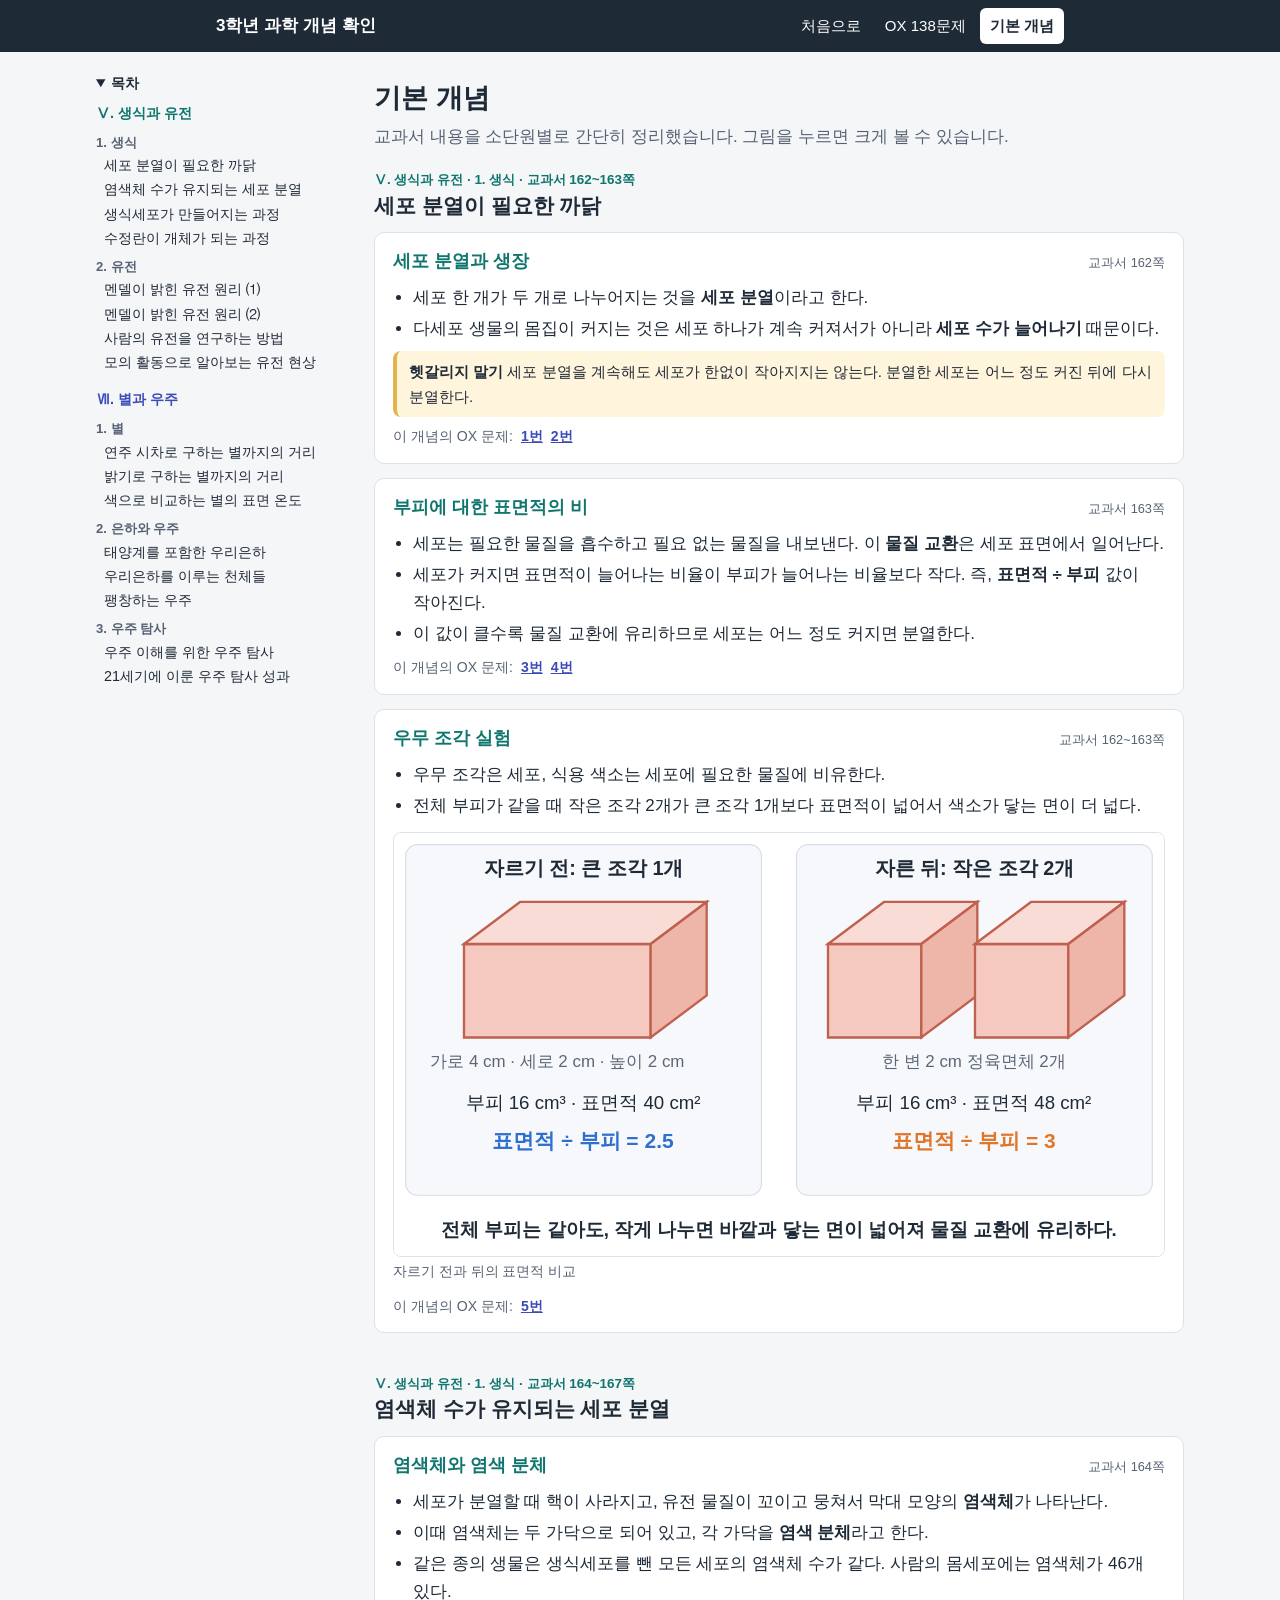
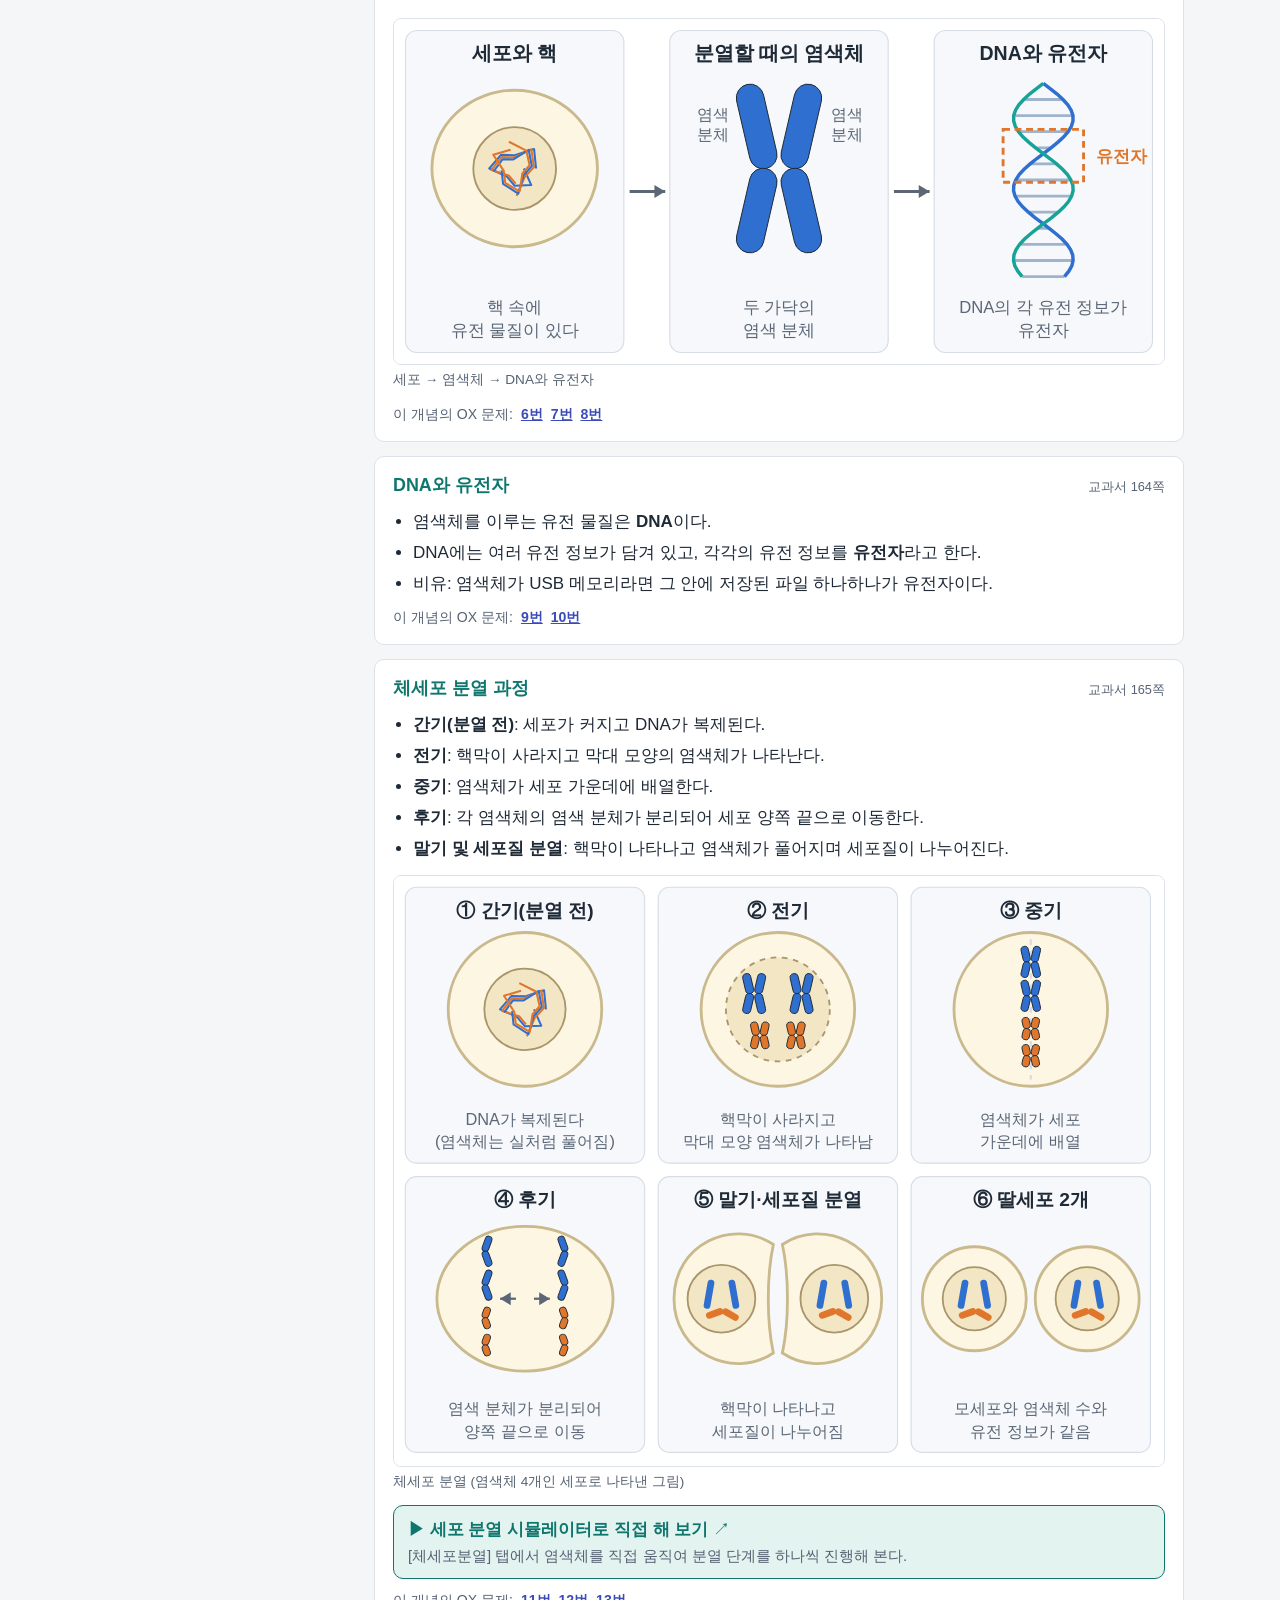
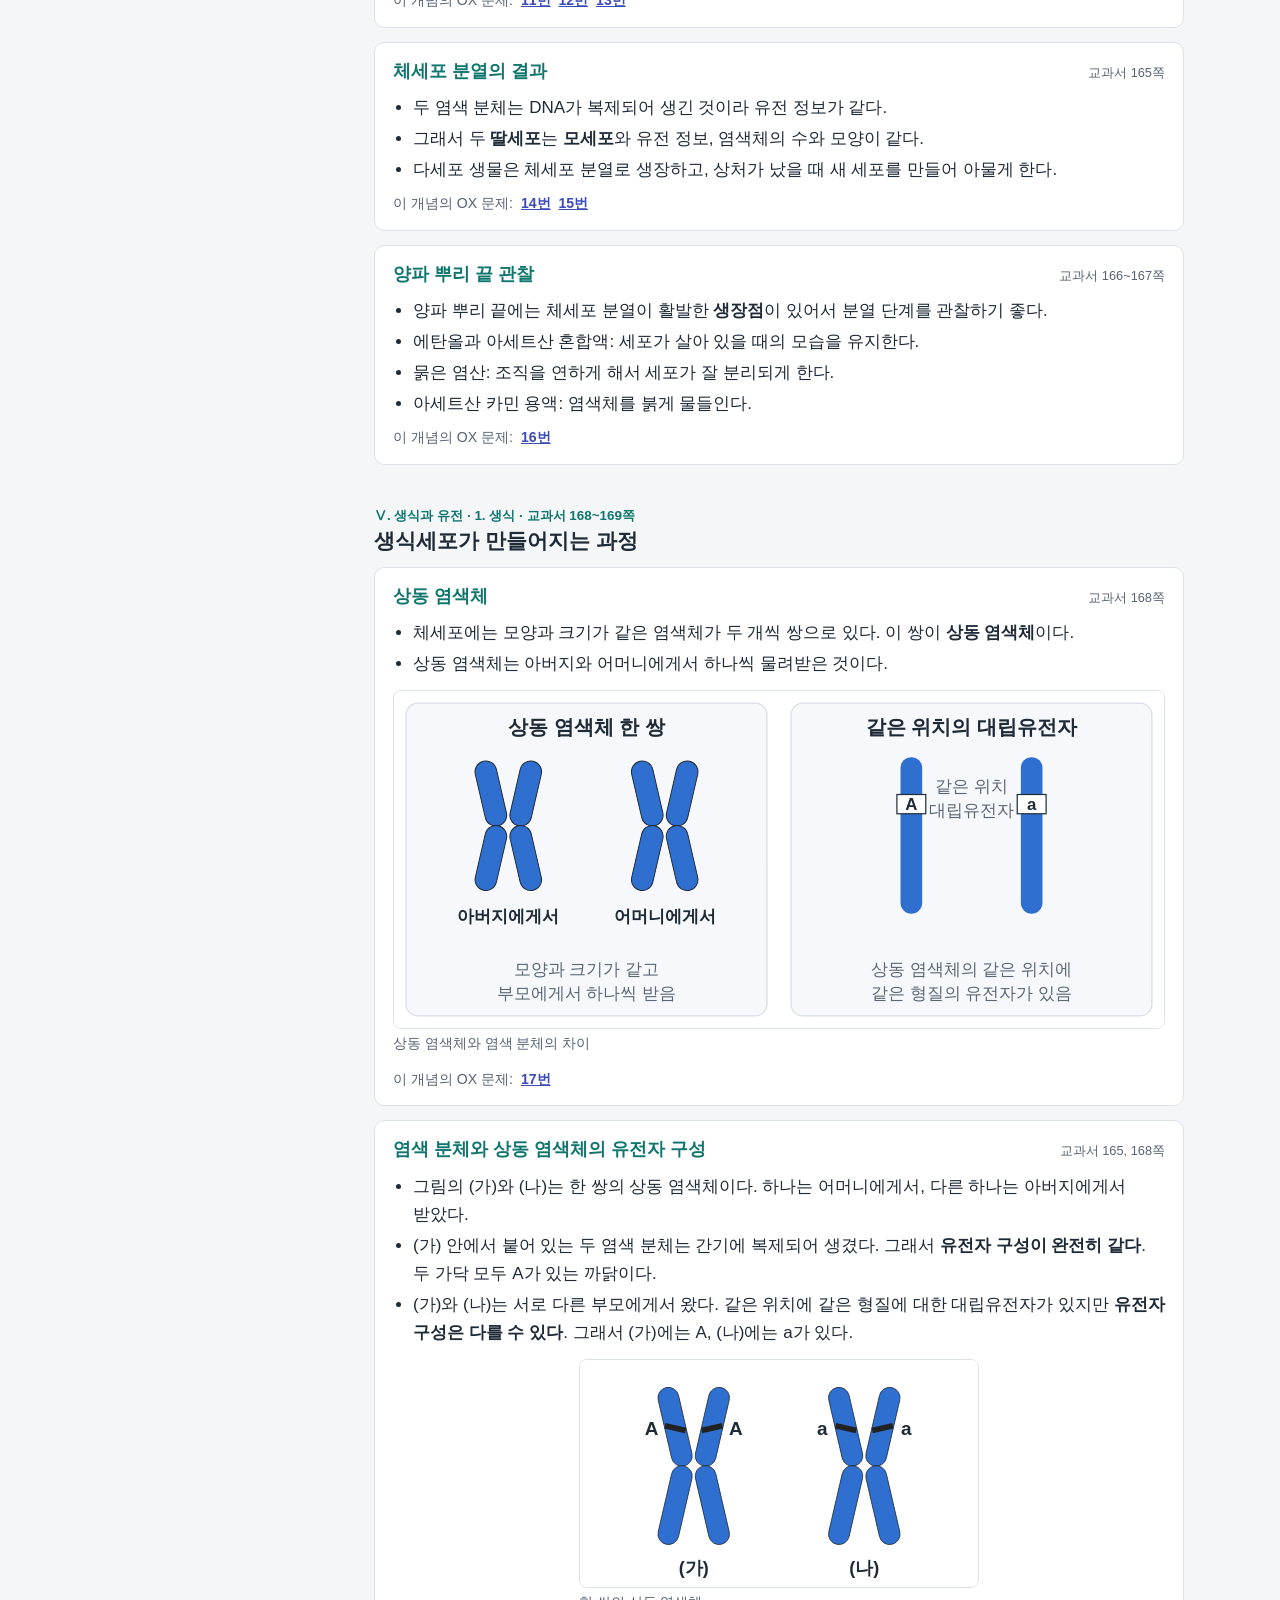
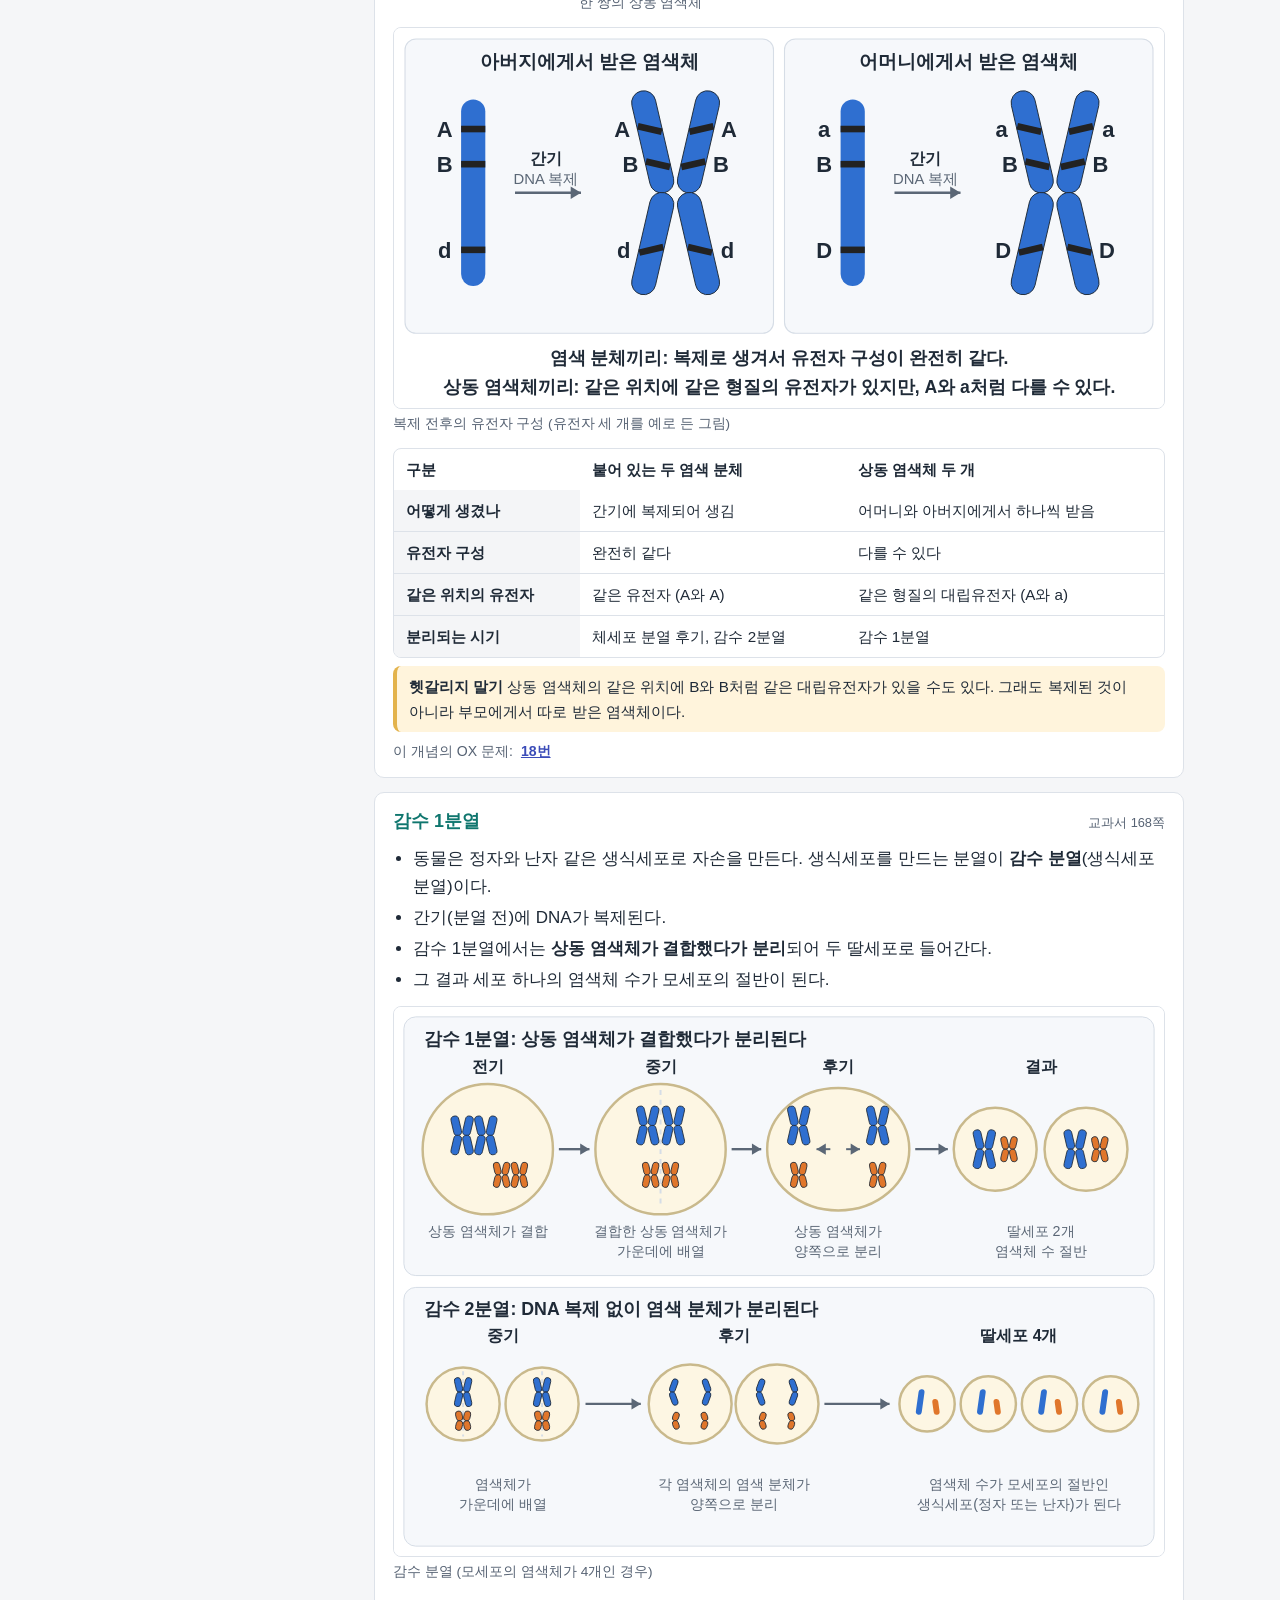
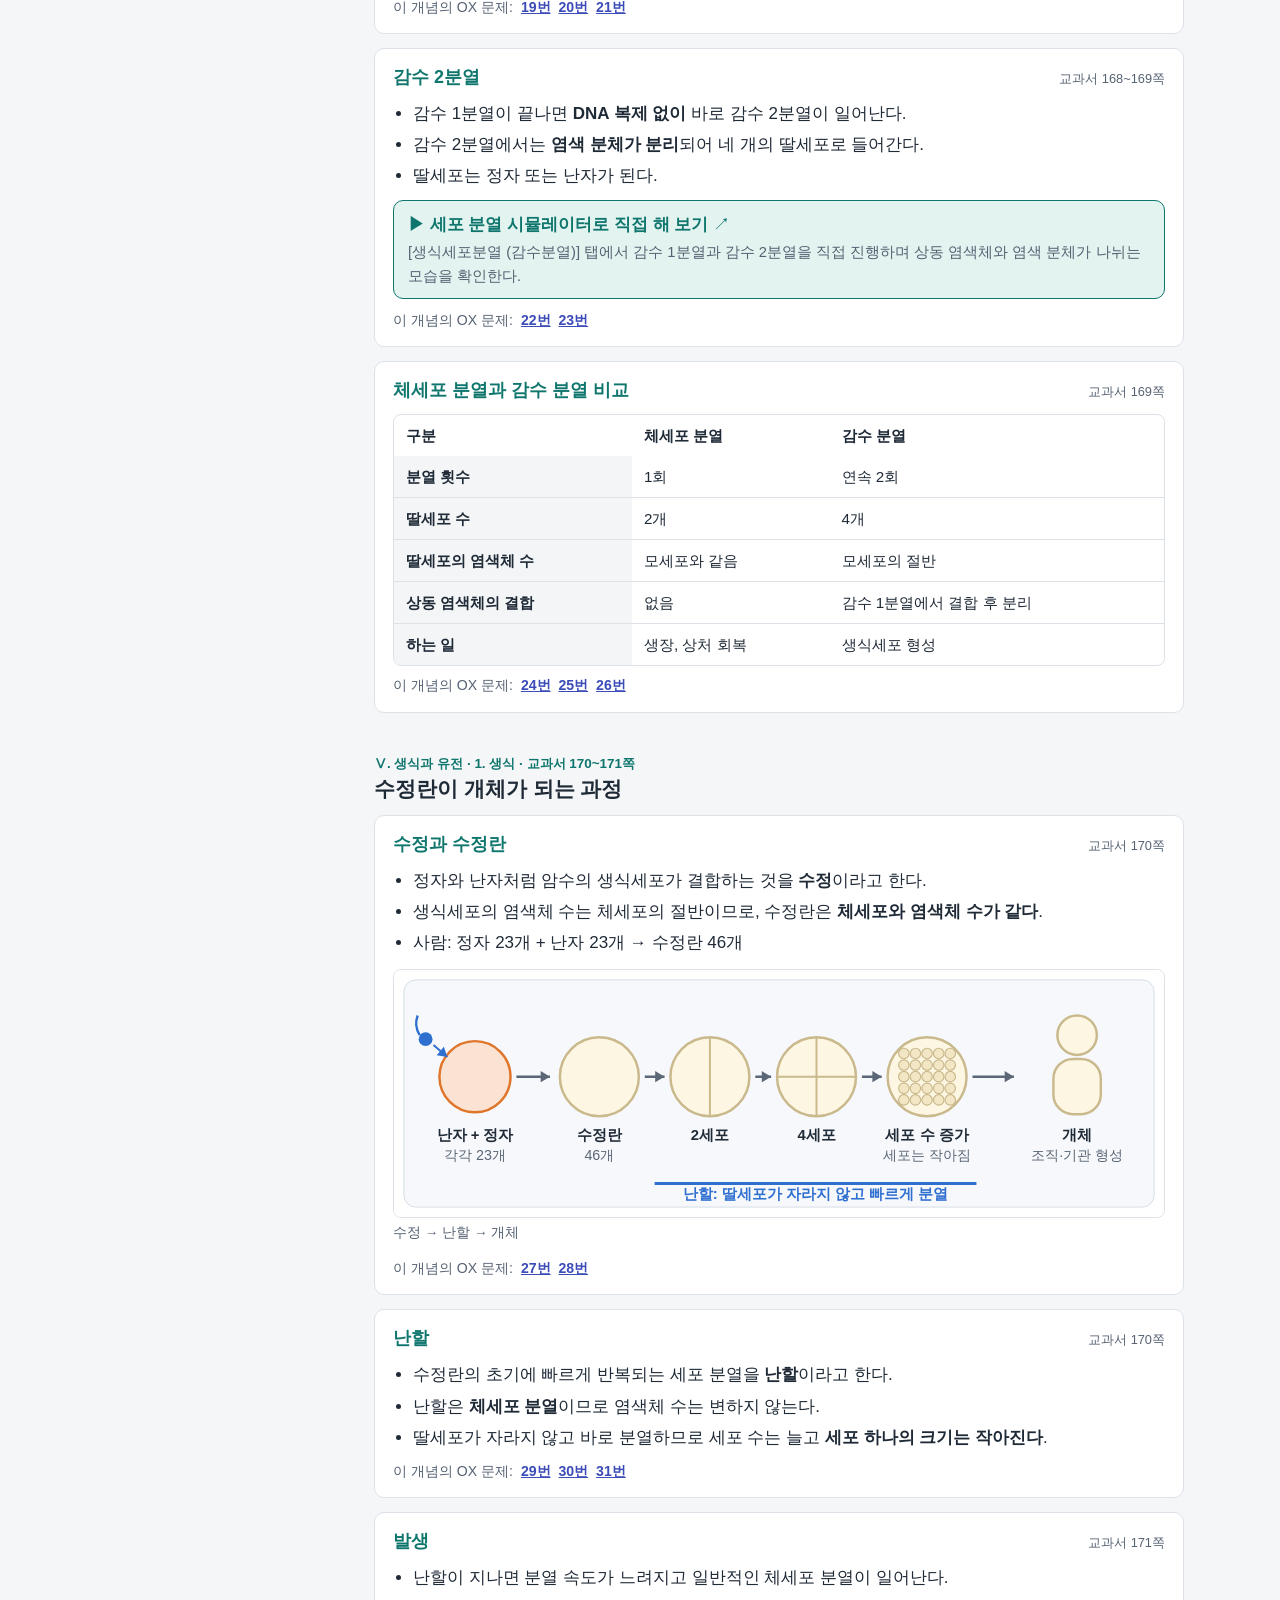
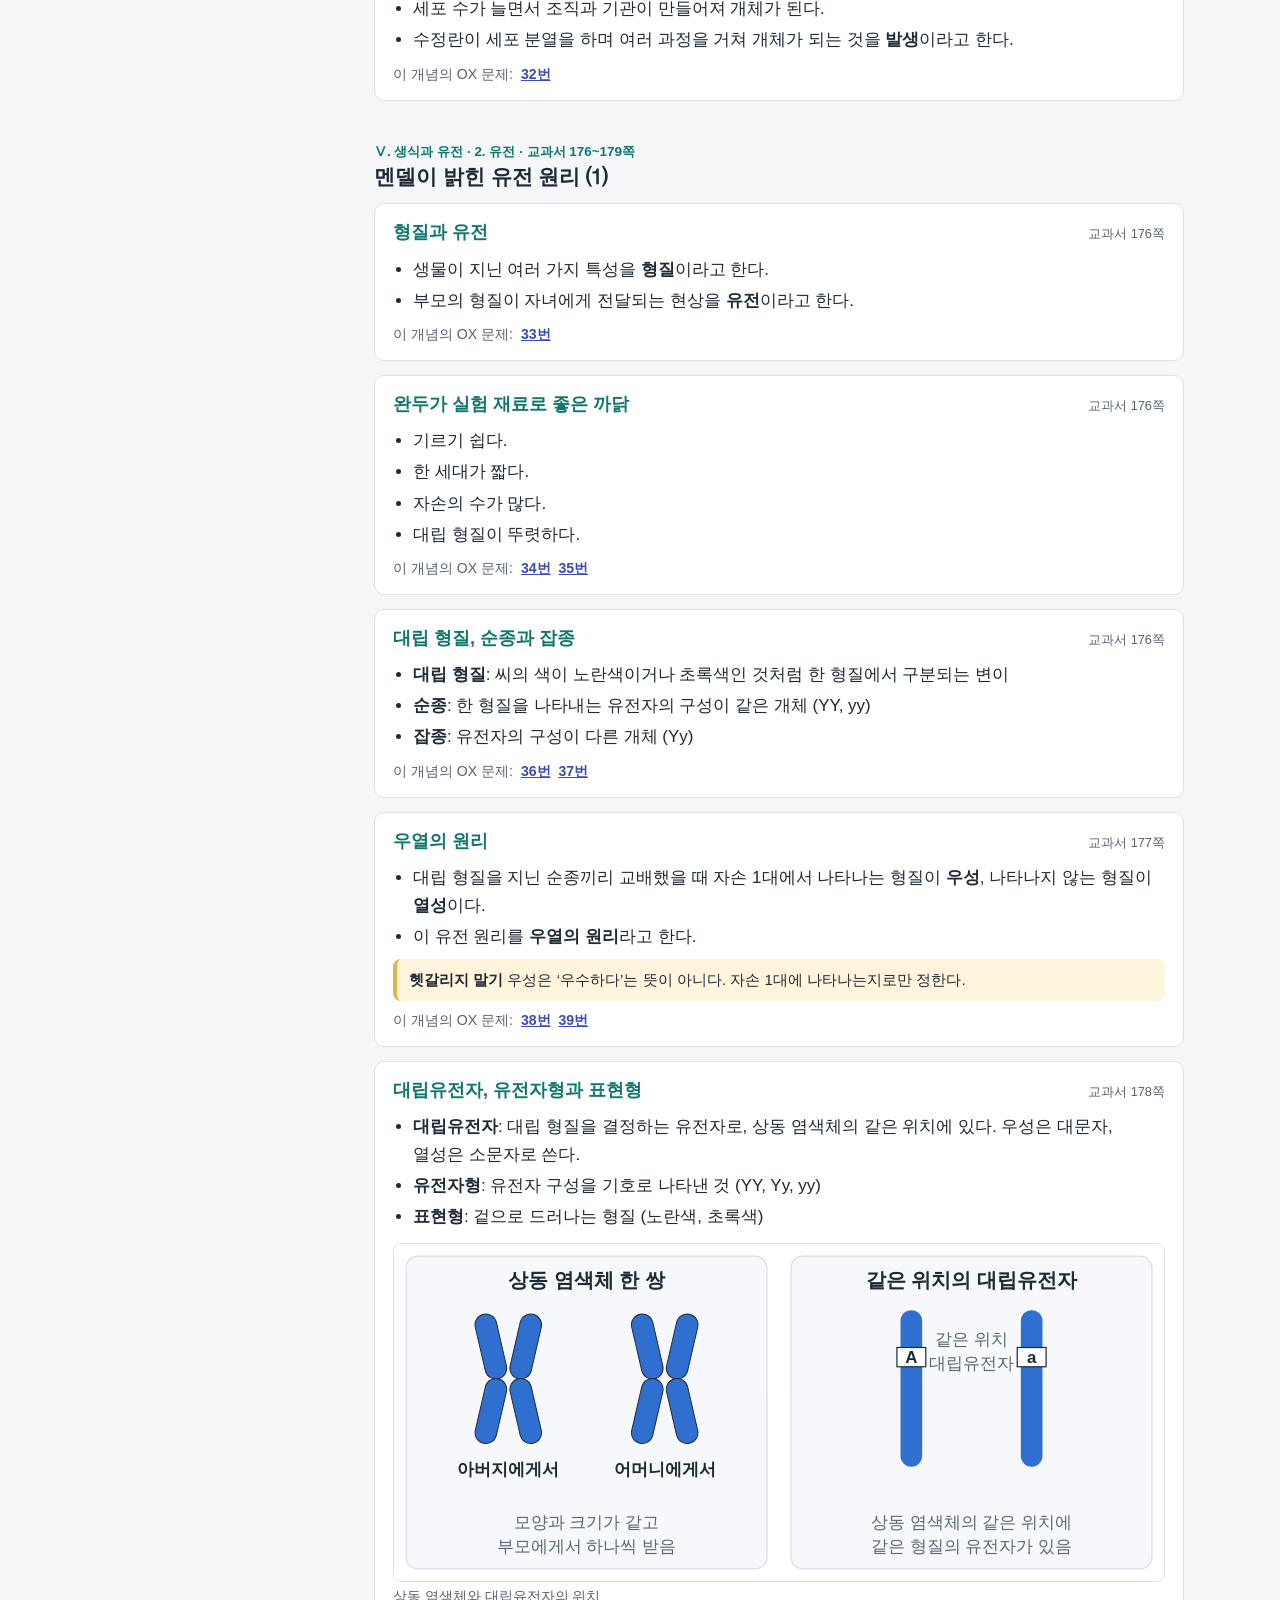
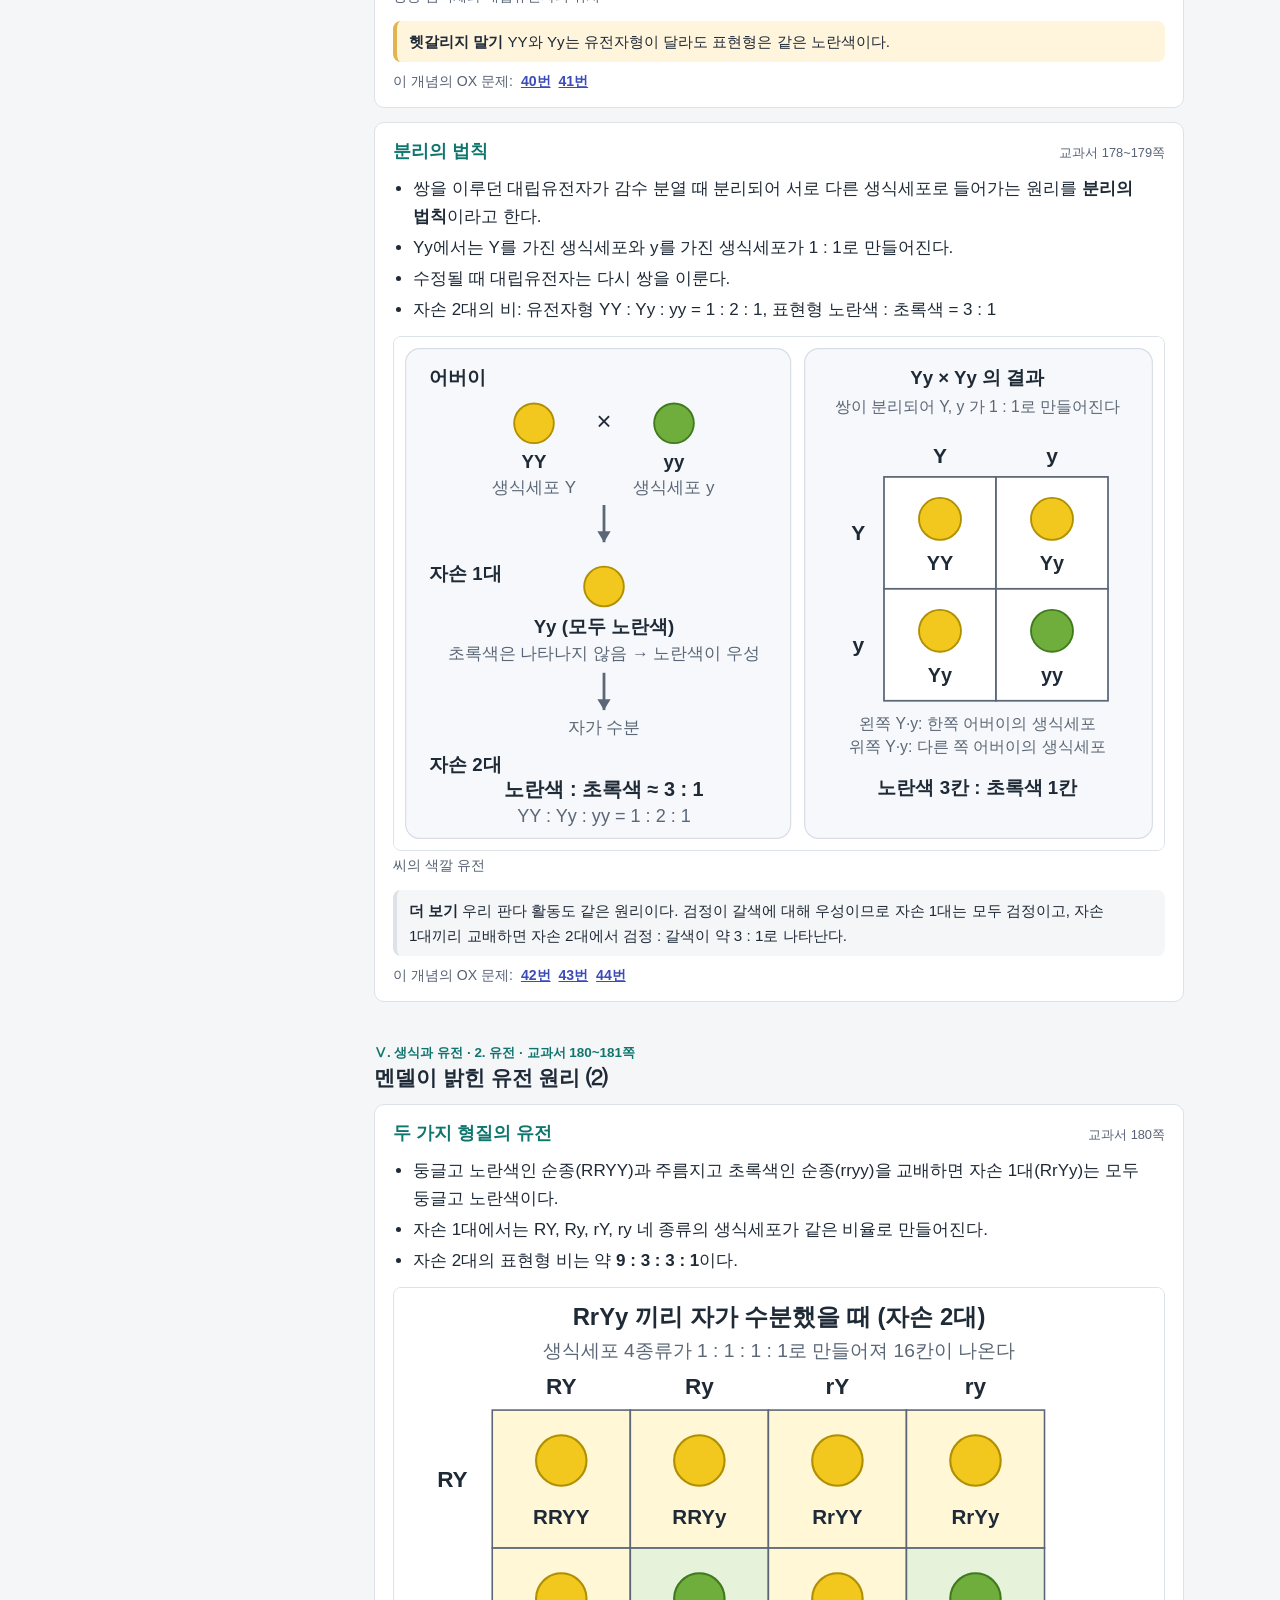
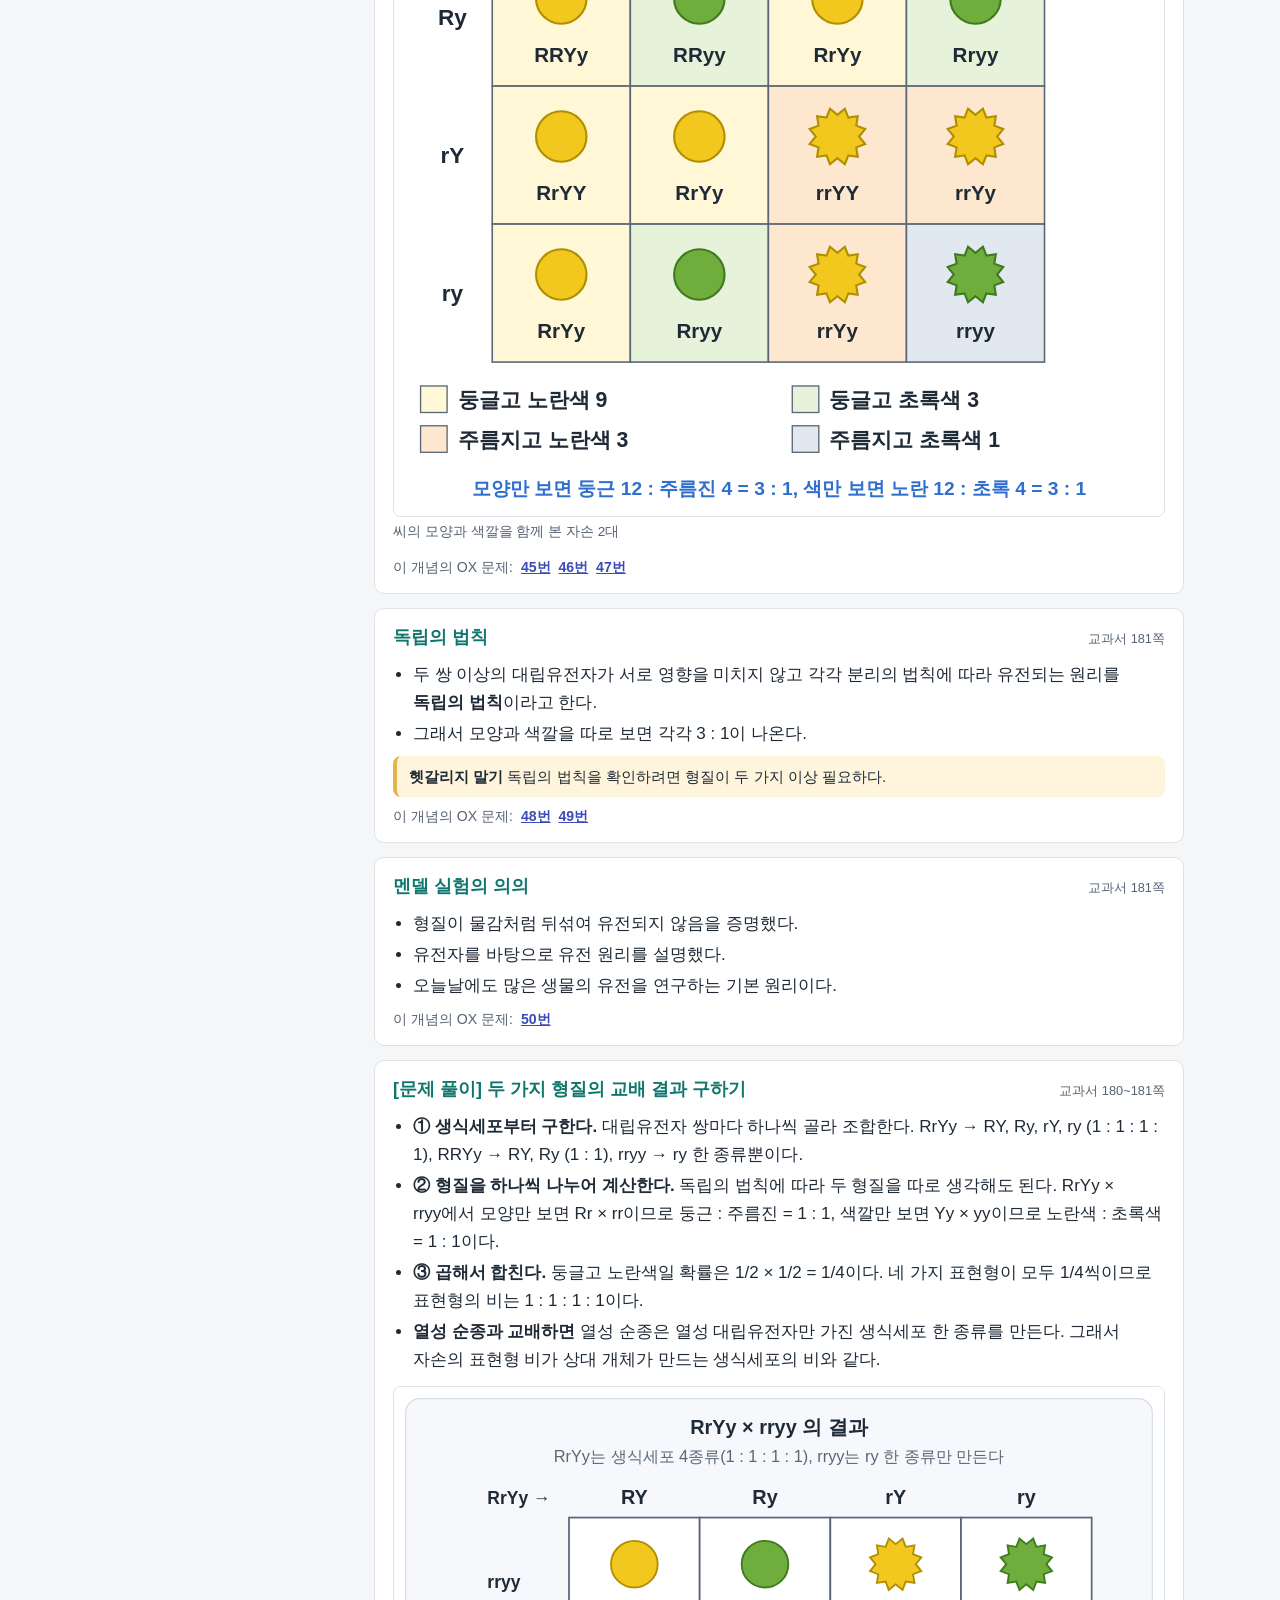
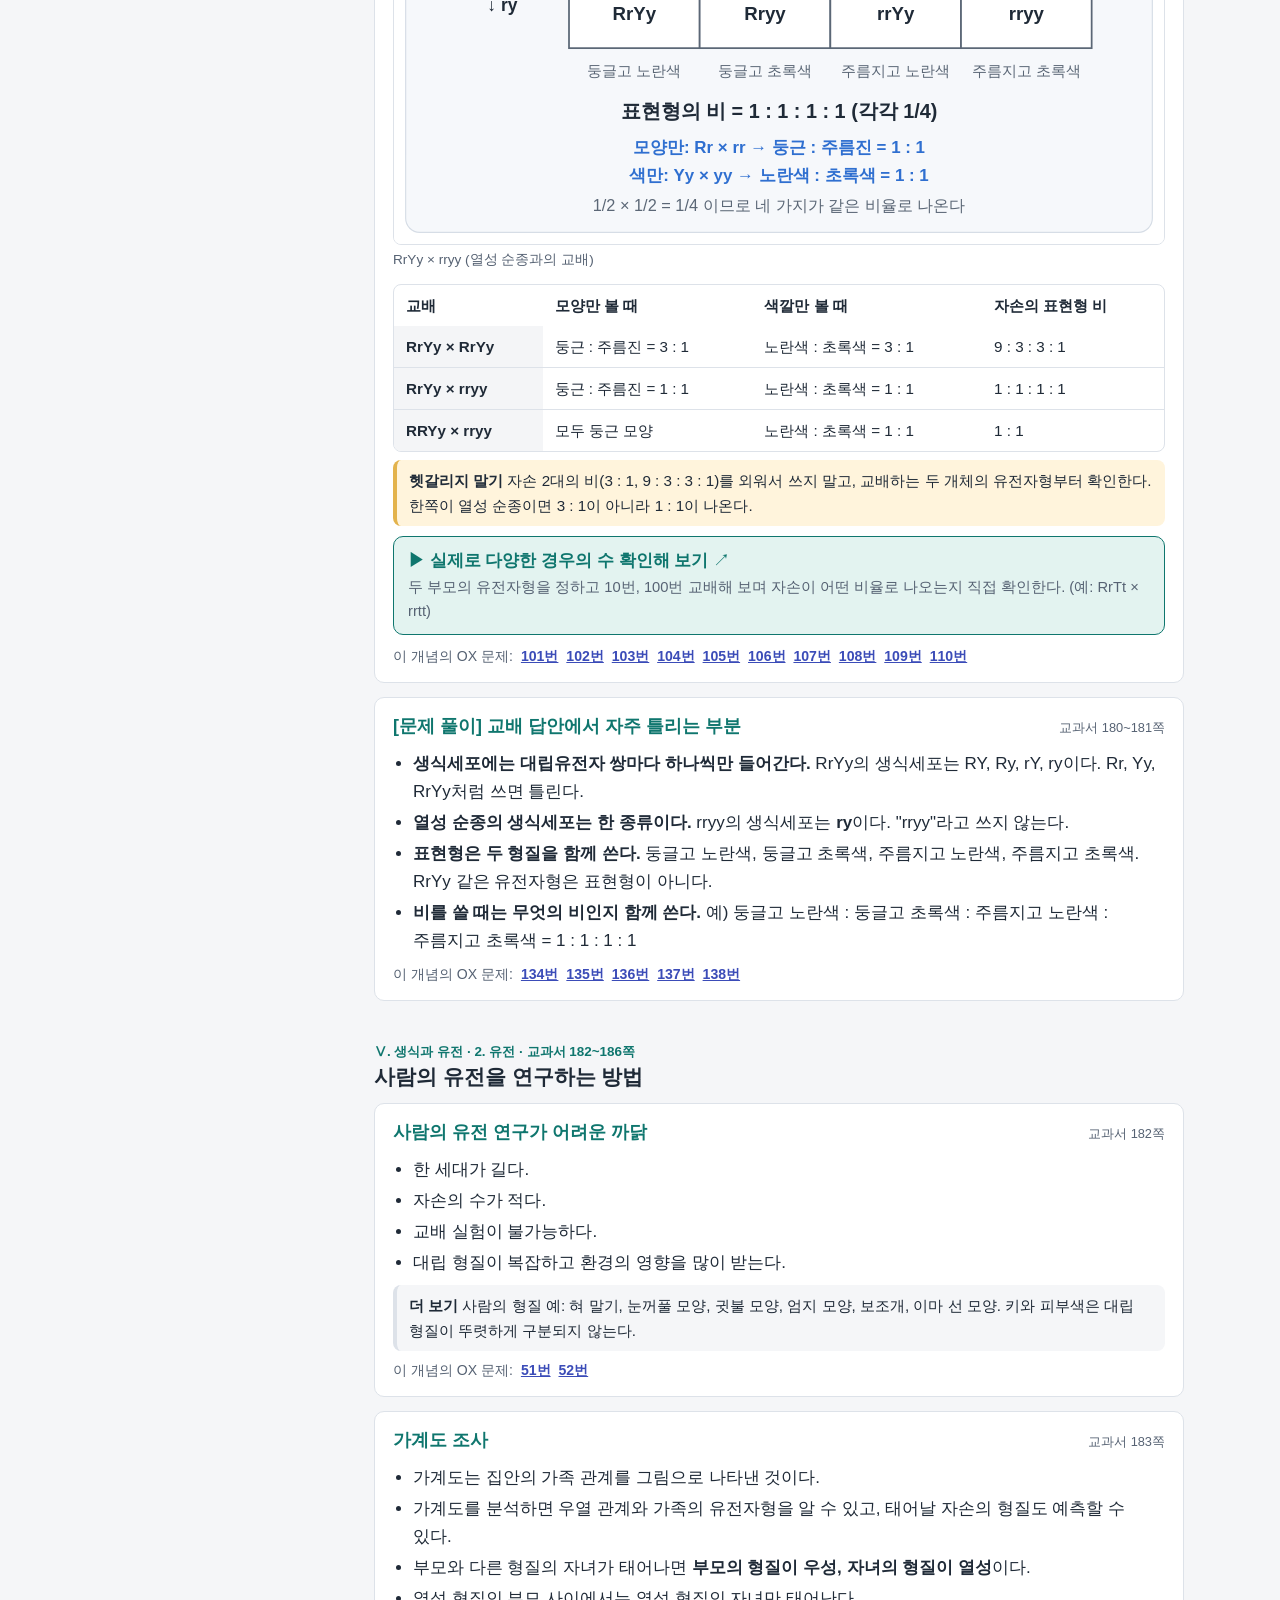
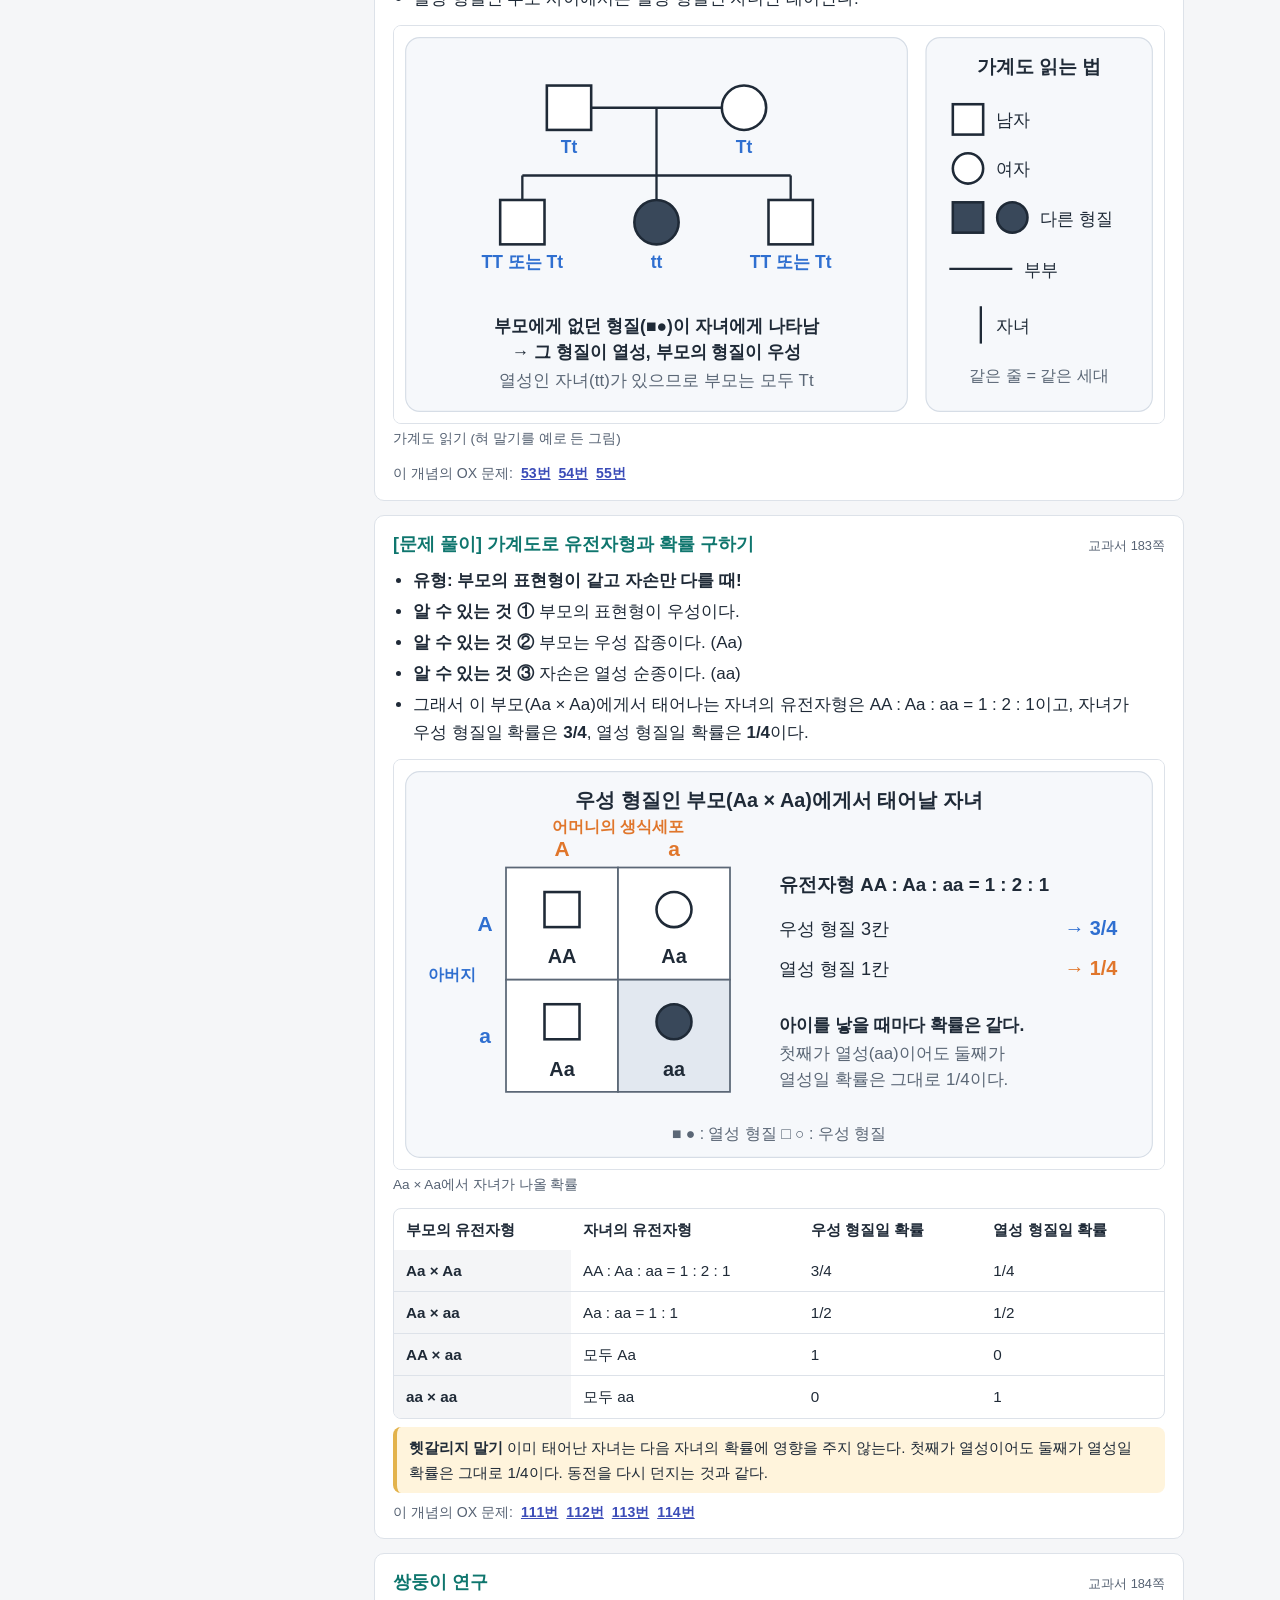
==== commit f92fcdd9: "기말 논술형 1~3 유사 OX 24문제(115~138번)와 문제 풀이 카드 5개 추가 Co-Authored-By: Claude Opus 5.5 <noreply@anthropic.c" ====
--- a/concepts.html
+++ b/concepts.html
@@ -8,13 +8,13 @@
 <link rel="stylesheet" href="style.css?v=8">
 </head>
 <body class="kpage">
-<div class="stick" id="stick"><header class="top"><div class="wrap topin"><a class="brand" href="index.html">3학년 과학 개념 확인</a><span class="online" id="online" hidden><i aria-hidden="true"></i><span class="oltxt"><span>지금 <b id="onlineN">0</b>명<span class="olt"> 사용 중</span></span><span id="today" hidden>오늘 <b id="todayN">0</b>명<span class="olt"> 방문</span></span></span></span><nav><a href="index.html">처음으로</a><a href="ox.html">OX 114문제</a><a href="concepts.html" aria-current=page>기본 개념</a></nav></div></header></div>
+<div class="stick" id="stick"><header class="top"><div class="wrap topin"><a class="brand" href="index.html">3학년 과학 개념 확인</a><span class="online" id="online" hidden><i aria-hidden="true"></i><span class="oltxt"><span>지금 <b id="onlineN">0</b>명<span class="olt"> 사용 중</span></span><span id="today" hidden>오늘 <b id="todayN">0</b>명<span class="olt"> 방문</span></span></span></span><nav><a href="index.html">처음으로</a><a href="ox.html">OX 138문제</a><a href="concepts.html" aria-current=page>기본 개념</a></nav></div></header></div>
 <div class="wrap klayout">
 <aside class="toc"><details open><summary>목차</summary><div class="tg gen"><b>Ⅴ. 생식과 유전</b><p class="tm">1. 생식</p><a href="#ku01">세포 분열이 필요한 까닭</a><a href="#ku02">염색체 수가 유지되는 세포 분열</a><a href="#ku03">생식세포가 만들어지는 과정</a><a href="#ku04">수정란이 개체가 되는 과정</a><p class="tm">2. 유전</p><a href="#ku05">멘델이 밝힌 유전 원리 ⑴</a><a href="#ku06">멘델이 밝힌 유전 원리 ⑵</a><a href="#ku07">사람의 유전을 연구하는 방법</a><a href="#ku08">모의 활동으로 알아보는 유전 현상</a></div><div class="tg star"><b>Ⅶ. 별과 우주</b><p class="tm">1. 별</p><a href="#ku09">연주 시차로 구하는 별까지의 거리</a><a href="#ku10">밝기로 구하는 별까지의 거리</a><a href="#ku11">색으로 비교하는 별의 표면 온도</a><p class="tm">2. 은하와 우주</p><a href="#ku12">태양계를 포함한 우리은하</a><a href="#ku13">우리은하를 이루는 천체들</a><a href="#ku14">팽창하는 우주</a><p class="tm">3. 우주 탐사</p><a href="#ku15">우주 이해를 위한 우주 탐사</a><a href="#ku16">21세기에 이룬 우주 탐사 성과</a></div></details></aside>
 <main>
 <h1>기본 개념</h1>
 <p class="lead">교과서 내용을 소단원별로 간단히 정리했습니다. 그림을 누르면 크게 볼 수 있습니다.</p>
-<section class="kunit gen" id="ku01"><p class="crumb">Ⅴ. 생식과 유전 · 1. 생식 · 교과서 162~163쪽</p><h2>세포 분열이 필요한 까닭</h2><article class="concept" id="c101"><h3>세포 분열과 생장<span class="pg">교과서 162쪽</span></h3><ul><li>세포 한 개가 두 개로 나누어지는 것을 <b>세포 분열</b>이라고 한다.</li><li>다세포 생물의 몸집이 커지는 것은 세포 하나가 계속 커져서가 아니라 <b>세포 수가 늘어나기</b> 때문이다.</li></ul><p class="warn"><b>헷갈리지 말기</b> 세포 분열을 계속해도 세포가 한없이 작아지지는 않는다. 분열한 세포는 어느 정도 커진 뒤에 다시 분열한다.</p><p class="rel">이 개념의 OX 문제: <a href="ox.html#q001">1번</a> <a href="ox.html#q002">2번</a></p></article><article class="concept" id="c102"><h3>부피에 대한 표면적의 비<span class="pg">교과서 163쪽</span></h3><ul><li>세포는 필요한 물질을 흡수하고 필요 없는 물질을 내보낸다. 이 <b>물질 교환</b>은 세포 표면에서 일어난다.</li><li>세포가 커지면 표면적이 늘어나는 비율이 부피가 늘어나는 비율보다 작다. 즉, <b>표면적 ÷ 부피</b> 값이 작아진다.</li><li>이 값이 클수록 물질 교환에 유리하므로 세포는 어느 정도 커지면 분열한다.</li></ul><p class="rel">이 개념의 OX 문제: <a href="ox.html#q003">3번</a> <a href="ox.html#q004">4번</a></p></article><article class="concept" id="c103"><h3>우무 조각 실험<span class="pg">교과서 162~163쪽</span></h3><ul><li>우무 조각은 세포, 식용 색소는 세포에 필요한 물질에 비유한다.</li><li>전체 부피가 같을 때 작은 조각 2개가 큰 조각 1개보다 표면적이 넓어서 색소가 닿는 면이 더 넓다.</li></ul><div class="figs"><figure class=""><a href="img/g_agar.svg" target="_blank" rel="noopener" title="크게 보기"><img src="img/g_agar.svg" alt="큰 우무 조각과 작은 우무 조각의 부피와 표면적 비교" width="660" height="362" loading="lazy"></a><figcaption>자르기 전과 뒤의 표면적 비교</figcaption></figure></div><p class="rel">이 개념의 OX 문제: <a href="ox.html#q005">5번</a></p></article></section><section class="kunit gen" id="ku02"><p class="crumb">Ⅴ. 생식과 유전 · 1. 생식 · 교과서 164~167쪽</p><h2>염색체 수가 유지되는 세포 분열</h2><article class="concept" id="c201"><h3>염색체와 염색 분체<span class="pg">교과서 164쪽</span></h3><ul><li>세포가 분열할 때 핵이 사라지고, 유전 물질이 꼬이고 뭉쳐서 막대 모양의 <b>염색체</b>가 나타난다.</li><li>이때 염색체는 두 가닥으로 되어 있고, 각 가닥을 <b>염색 분체</b>라고 한다.</li><li>같은 종의 생물은 생식세포를 뺀 모든 세포의 염색체 수가 같다. 사람의 몸세포에는 염색체가 46개 있다.</li></ul><div class="figs"><figure class=""><a href="img/g_chromosome.svg" target="_blank" rel="noopener" title="크게 보기"><img src="img/g_chromosome.svg" alt="세포, 염색체, DNA와 유전자의 관계" width="670" height="300" loading="lazy"></a><figcaption>세포 → 염색체 → DNA와 유전자</figcaption></figure></div><p class="rel">이 개념의 OX 문제: <a href="ox.html#q006">6번</a> <a href="ox.html#q007">7번</a> <a href="ox.html#q008">8번</a></p></article><article class="concept" id="c202"><h3>DNA와 유전자<span class="pg">교과서 164쪽</span></h3><ul><li>염색체를 이루는 유전 물질은 <b>DNA</b>이다.</li><li>DNA에는 여러 유전 정보가 담겨 있고, 각각의 유전 정보를 <b>유전자</b>라고 한다.</li><li>비유: 염색체가 USB 메모리라면 그 안에 저장된 파일 하나하나가 유전자이다.</li></ul><p class="rel">이 개념의 OX 문제: <a href="ox.html#q009">9번</a> <a href="ox.html#q010">10번</a></p></article><article class="concept" id="c203"><h3>체세포 분열 과정<span class="pg">교과서 165쪽</span></h3><ul><li><b>간기(분열 전)</b>: 세포가 커지고 DNA가 복제된다.</li><li><b>전기</b>: 핵막이 사라지고 막대 모양의 염색체가 나타난다.</li><li><b>중기</b>: 염색체가 세포 가운데에 배열한다.</li><li><b>후기</b>: 각 염색체의 염색 분체가 분리되어 세포 양쪽 끝으로 이동한다.</li><li><b>말기 및 세포질 분열</b>: 핵막이 나타나고 염색체가 풀어지며 세포질이 나누어진다.</li></ul><div class="figs"><figure class=""><a href="img/g_mitosis.svg" target="_blank" rel="noopener" title="크게 보기"><img src="img/g_mitosis.svg" alt="체세포 분열의 여섯 단계" width="682" height="522" loading="lazy"></a><figcaption>체세포 분열 (염색체 4개인 세포로 나타낸 그림)</figcaption></figure></div><a class="sim" href="https://ddelza.github.io/cell-division-sim/" target="_blank" rel="noopener"><b>세포 분열 시뮬레이터로 직접 해 보기</b><span>[체세포분열] 탭에서 염색체를 직접 움직여 분열 단계를 하나씩 진행해 본다.</span></a><p class="rel">이 개념의 OX 문제: <a href="ox.html#q011">11번</a> <a href="ox.html#q012">12번</a> <a href="ox.html#q013">13번</a></p></article><article class="concept" id="c204"><h3>체세포 분열의 결과<span class="pg">교과서 165쪽</span></h3><ul><li>두 염색 분체는 DNA가 복제되어 생긴 것이라 유전 정보가 같다.</li><li>그래서 두 <b>딸세포</b>는 <b>모세포</b>와 유전 정보, 염색체의 수와 모양이 같다.</li><li>다세포 생물은 체세포 분열로 생장하고, 상처가 났을 때 새 세포를 만들어 아물게 한다.</li></ul><p class="rel">이 개념의 OX 문제: <a href="ox.html#q014">14번</a> <a href="ox.html#q015">15번</a></p></article><article class="concept" id="c205"><h3>양파 뿌리 끝 관찰<span class="pg">교과서 166~167쪽</span></h3><ul><li>양파 뿌리 끝에는 체세포 분열이 활발한 <b>생장점</b>이 있어서 분열 단계를 관찰하기 좋다.</li><li>에탄올과 아세트산 혼합액: 세포가 살아 있을 때의 모습을 유지한다.</li><li>묽은 염산: 조직을 연하게 해서 세포가 잘 분리되게 한다.</li><li>아세트산 카민 용액: 염색체를 붉게 물들인다.</li></ul><p class="rel">이 개념의 OX 문제: <a href="ox.html#q016">16번</a></p></article></section><section class="kunit gen" id="ku03"><p class="crumb">Ⅴ. 생식과 유전 · 1. 생식 · 교과서 168~169쪽</p><h2>생식세포가 만들어지는 과정</h2><article class="concept" id="c301"><h3>상동 염색체<span class="pg">교과서 168쪽</span></h3><ul><li>체세포에는 모양과 크기가 같은 염색체가 두 개씩 쌍으로 있다. 이 쌍이 <b>상동 염색체</b>이다.</li><li>상동 염색체는 아버지와 어머니에게서 하나씩 물려받은 것이다.</li></ul><div class="figs"><figure class=""><a href="img/g_homolog.svg" target="_blank" rel="noopener" title="크게 보기"><img src="img/g_homolog.svg" alt="상동 염색체 한 쌍과 같은 위치의 대립유전자" width="640" height="280" loading="lazy"></a><figcaption>상동 염색체와 염색 분체의 차이</figcaption></figure></div><p class="rel">이 개념의 OX 문제: <a href="ox.html#q017">17번</a></p></article><article class="concept" id="c311"><h3>염색 분체와 상동 염색체의 유전자 구성<span class="pg">교과서 165, 168쪽</span></h3><ul><li>그림의 (가)와 (나)는 한 쌍의 상동 염색체이다. 하나는 어머니에게서, 다른 하나는 아버지에게서 받았다.</li><li>(가) 안에서 붙어 있는 두 염색 분체는 간기에 복제되어 생겼다. 그래서 <b>유전자 구성이 완전히 같다</b>. 두 가닥 모두 A가 있는 까닭이다.</li><li>(가)와 (나)는 서로 다른 부모에게서 왔다. 같은 위치에 같은 형질에 대한 대립유전자가 있지만 <b>유전자 구성은 다를 수 있다</b>. 그래서 (가)에는 A, (나)에는 a가 있다.</li></ul><div class="figs"><figure class="narrow"><a href="img/g_pair.svg" target="_blank" rel="noopener" title="크게 보기"><img src="img/g_pair.svg" alt="한 쌍의 상동 염색체 (가), (나)와 대립유전자 A, a" width="420" height="240" loading="lazy"></a><figcaption>한 쌍의 상동 염색체</figcaption></figure><figure class=""><a href="img/g_sister.svg" target="_blank" rel="noopener" title="크게 보기"><img src="img/g_sister.svg" alt="간기에 복제된 염색 분체와 부모에게서 받은 상동 염색체의 유전자 구성" width="700" height="346" loading="lazy"></a><figcaption>복제 전후의 유전자 구성 (유전자 세 개를 예로 든 그림)</figcaption></figure></div><div class="tablewrap"><table class="cmp"><thead><tr><th scope="col">구분</th><th scope="col">붙어 있는 두 염색 분체</th><th scope="col">상동 염색체 두 개</th></tr></thead><tbody><tr><th scope="row">어떻게 생겼나</th><td>간기에 복제되어 생김</td><td>어머니와 아버지에게서 하나씩 받음</td></tr><tr><th scope="row">유전자 구성</th><td>완전히 같다</td><td>다를 수 있다</td></tr><tr><th scope="row">같은 위치의 유전자</th><td>같은 유전자 (A와 A)</td><td>같은 형질의 대립유전자 (A와 a)</td></tr><tr><th scope="row">분리되는 시기</th><td>체세포 분열 후기, 감수 2분열</td><td>감수 1분열</td></tr></tbody></table></div><p class="warn"><b>헷갈리지 말기</b> 상동 염색체의 같은 위치에 B와 B처럼 같은 대립유전자가 있을 수도 있다. 그래도 복제된 것이 아니라 부모에게서 따로 받은 염색체이다.</p><p class="rel">이 개념의 OX 문제: <a href="ox.html#q018">18번</a></p></article><article class="concept" id="c302"><h3>감수 1분열<span class="pg">교과서 168쪽</span></h3><ul><li>동물은 정자와 난자 같은 생식세포로 자손을 만든다. 생식세포를 만드는 분열이 <b>감수 분열</b>(생식세포 분열)이다.</li><li>간기(분열 전)에 DNA가 복제된다.</li><li>감수 1분열에서는 <b>상동 염색체가 결합했다가 분리</b>되어 두 딸세포로 들어간다.</li><li>그 결과 세포 하나의 염색체 수가 모세포의 절반이 된다.</li></ul><div class="figs"><figure class=""><a href="img/g_meiosis.svg" target="_blank" rel="noopener" title="크게 보기"><img src="img/g_meiosis.svg" alt="감수 1분열과 감수 2분열 과정" width="780" height="556" loading="lazy"></a><figcaption>감수 분열 (모세포의 염색체가 4개인 경우)</figcaption></figure></div><p class="rel">이 개념의 OX 문제: <a href="ox.html#q019">19번</a> <a href="ox.html#q020">20번</a> <a href="ox.html#q021">21번</a></p></article><article class="concept" id="c303"><h3>감수 2분열<span class="pg">교과서 168~169쪽</span></h3><ul><li>감수 1분열이 끝나면 <b>DNA 복제 없이</b> 바로 감수 2분열이 일어난다.</li><li>감수 2분열에서는 <b>염색 분체가 분리</b>되어 네 개의 딸세포로 들어간다.</li><li>딸세포는 정자 또는 난자가 된다.</li></ul><a class="sim" href="https://ddelza.github.io/cell-division-sim/" target="_blank" rel="noopener"><b>세포 분열 시뮬레이터로 직접 해 보기</b><span>[생식세포분열 (감수분열)] 탭에서 감수 1분열과 감수 2분열을 직접 진행하며 상동 염색체와 염색 분체가 나뉘는 모습을 확인한다.</span></a><p class="rel">이 개념의 OX 문제: <a href="ox.html#q022">22번</a> <a href="ox.html#q023">23번</a></p></article><article class="concept" id="c304"><h3>체세포 분열과 감수 분열 비교<span class="pg">교과서 169쪽</span></h3><div class="tablewrap"><table class="cmp"><thead><tr><th scope="col">구분</th><th scope="col">체세포 분열</th><th scope="col">감수 분열</th></tr></thead><tbody><tr><th scope="row">분열 횟수</th><td>1회</td><td>연속 2회</td></tr><tr><th scope="row">딸세포 수</th><td>2개</td><td>4개</td></tr><tr><th scope="row">딸세포의 염색체 수</th><td>모세포와 같음</td><td>모세포의 절반</td></tr><tr><th scope="row">상동 염색체의 결합</th><td>없음</td><td>감수 1분열에서 결합 후 분리</td></tr><tr><th scope="row">하는 일</th><td>생장, 상처 회복</td><td>생식세포 형성</td></tr></tbody></table></div><p class="rel">이 개념의 OX 문제: <a href="ox.html#q024">24번</a> <a href="ox.html#q025">25번</a> <a href="ox.html#q026">26번</a></p></article></section><section class="kunit gen" id="ku04"><p class="crumb">Ⅴ. 생식과 유전 · 1. 생식 · 교과서 170~171쪽</p><h2>수정란이 개체가 되는 과정</h2><article class="concept" id="c401"><h3>수정과 수정란<span class="pg">교과서 170쪽</span></h3><ul><li>정자와 난자처럼 암수의 생식세포가 결합하는 것을 <b>수정</b>이라고 한다.</li><li>생식세포의 염색체 수는 체세포의 절반이므로, 수정란은 <b>체세포와 염색체 수가 같다</b>.</li><li>사람: 정자 23개 + 난자 23개 → 수정란 46개</li></ul><div class="figs"><figure class=""><a href="img/g_development.svg" target="_blank" rel="noopener" title="크게 보기"><img src="img/g_development.svg" alt="수정란이 난할을 거쳐 개체가 되는 과정" width="780" height="250" loading="lazy"></a><figcaption>수정 → 난할 → 개체</figcaption></figure></div><p class="rel">이 개념의 OX 문제: <a href="ox.html#q027">27번</a> <a href="ox.html#q028">28번</a></p></article><article class="concept" id="c402"><h3>난할<span class="pg">교과서 170쪽</span></h3><ul><li>수정란의 초기에 빠르게 반복되는 세포 분열을 <b>난할</b>이라고 한다.</li><li>난할은 <b>체세포 분열</b>이므로 염색체 수는 변하지 않는다.</li><li>딸세포가 자라지 않고 바로 분열하므로 세포 수는 늘고 <b>세포 하나의 크기는 작아진다</b>.</li></ul><p class="rel">이 개념의 OX 문제: <a href="ox.html#q029">29번</a> <a href="ox.html#q030">30번</a> <a href="ox.html#q031">31번</a></p></article><article class="concept" id="c403"><h3>발생<span class="pg">교과서 171쪽</span></h3><ul><li>난할이 지나면 분열 속도가 느려지고 일반적인 체세포 분열이 일어난다.</li><li>세포 수가 늘면서 조직과 기관이 만들어져 개체가 된다.</li><li>수정란이 세포 분열을 하며 여러 과정을 거쳐 개체가 되는 것을 <b>발생</b>이라고 한다.</li></ul><p class="rel">이 개념의 OX 문제: <a href="ox.html#q032">32번</a></p></article></section><section class="kunit gen" id="ku05"><p class="crumb">Ⅴ. 생식과 유전 · 2. 유전 · 교과서 176~179쪽</p><h2>멘델이 밝힌 유전 원리 ⑴</h2><article class="concept" id="g101"><h3>형질과 유전<span class="pg">교과서 176쪽</span></h3><ul><li>생물이 지닌 여러 가지 특성을 <b>형질</b>이라고 한다.</li><li>부모의 형질이 자녀에게 전달되는 현상을 <b>유전</b>이라고 한다.</li></ul><p class="rel">이 개념의 OX 문제: <a href="ox.html#q033">33번</a></p></article><article class="concept" id="g102"><h3>완두가 실험 재료로 좋은 까닭<span class="pg">교과서 176쪽</span></h3><ul><li>기르기 쉽다.</li><li>한 세대가 짧다.</li><li>자손의 수가 많다.</li><li>대립 형질이 뚜렷하다.</li></ul><p class="rel">이 개념의 OX 문제: <a href="ox.html#q034">34번</a> <a href="ox.html#q035">35번</a></p></article><article class="concept" id="g103"><h3>대립 형질, 순종과 잡종<span class="pg">교과서 176쪽</span></h3><ul><li><b>대립 형질</b>: 씨의 색이 노란색이거나 초록색인 것처럼 한 형질에서 구분되는 변이</li><li><b>순종</b>: 한 형질을 나타내는 유전자의 구성이 같은 개체 (YY, yy)</li><li><b>잡종</b>: 유전자의 구성이 다른 개체 (Yy)</li></ul><p class="rel">이 개념의 OX 문제: <a href="ox.html#q036">36번</a> <a href="ox.html#q037">37번</a></p></article><article class="concept" id="g104"><h3>우열의 원리<span class="pg">교과서 177쪽</span></h3><ul><li>대립 형질을 지닌 순종끼리 교배했을 때 자손 1대에서 나타나는 형질이 <b>우성</b>, 나타나지 않는 형질이 <b>열성</b>이다.</li><li>이 유전 원리를 <b>우열의 원리</b>라고 한다.</li></ul><p class="warn"><b>헷갈리지 말기</b> 우성은 ‘우수하다’는 뜻이 아니다. 자손 1대에 나타나는지로만 정한다.</p><p class="rel">이 개념의 OX 문제: <a href="ox.html#q038">38번</a> <a href="ox.html#q039">39번</a></p></article><article class="concept" id="g105"><h3>대립유전자, 유전자형과 표현형<span class="pg">교과서 178쪽</span></h3><ul><li><b>대립유전자</b>: 대립 형질을 결정하는 유전자로, 상동 염색체의 같은 위치에 있다. 우성은 대문자, 열성은 소문자로 쓴다.</li><li><b>유전자형</b>: 유전자 구성을 기호로 나타낸 것 (YY, Yy, yy)</li><li><b>표현형</b>: 겉으로 드러나는 형질 (노란색, 초록색)</li></ul><div class="figs"><figure class=""><a href="img/g_homolog.svg" target="_blank" rel="noopener" title="크게 보기"><img src="img/g_homolog.svg" alt="상동 염색체의 같은 위치에 있는 대립유전자" width="640" height="280" loading="lazy"></a><figcaption>상동 염색체와 대립유전자의 위치</figcaption></figure></div><p class="warn"><b>헷갈리지 말기</b> YY와 Yy는 유전자형이 달라도 표현형은 같은 노란색이다.</p><p class="rel">이 개념의 OX 문제: <a href="ox.html#q040">40번</a> <a href="ox.html#q041">41번</a></p></article><article class="concept" id="g106"><h3>분리의 법칙<span class="pg">교과서 178~179쪽</span></h3><ul><li>쌍을 이루던 대립유전자가 감수 분열 때 분리되어 서로 다른 생식세포로 들어가는 원리를 <b>분리의 법칙</b>이라고 한다.</li><li>Yy에서는 Y를 가진 생식세포와 y를 가진 생식세포가 1 : 1로 만들어진다.</li><li>수정될 때 대립유전자는 다시 쌍을 이룬다.</li><li>자손 2대의 비: 유전자형 YY : Yy : yy = 1 : 2 : 1, 표현형 노란색 : 초록색 = 3 : 1</li></ul><div class="figs"><figure class=""><a href="img/g_monohybrid.svg" target="_blank" rel="noopener" title="크게 보기"><img src="img/g_monohybrid.svg" alt="한 가지 형질의 교배와 자손 2대의 비" width="660" height="440" loading="lazy"></a><figcaption>씨의 색깔 유전</figcaption></figure></div><p class="note"><b>더 보기</b> 우리 판다 활동도 같은 원리이다. 검정이 갈색에 대해 우성이므로 자손 1대는 모두 검정이고, 자손 1대끼리 교배하면 자손 2대에서 검정 : 갈색이 약 3 : 1로 나타난다.</p><p class="rel">이 개념의 OX 문제: <a href="ox.html#q042">42번</a> <a href="ox.html#q043">43번</a> <a href="ox.html#q044">44번</a></p></article></section><section class="kunit gen" id="ku06"><p class="crumb">Ⅴ. 생식과 유전 · 2. 유전 · 교과서 180~181쪽</p><h2>멘델이 밝힌 유전 원리 ⑵</h2><article class="concept" id="g201"><h3>두 가지 형질의 유전<span class="pg">교과서 180쪽</span></h3><ul><li>둥글고 노란색인 순종(RRYY)과 주름지고 초록색인 순종(rryy)을 교배하면 자손 1대(RrYy)는 모두 둥글고 노란색이다.</li><li>자손 1대에서는 RY, Ry, rY, ry 네 종류의 생식세포가 같은 비율로 만들어진다.</li><li>자손 2대의 표현형 비는 약 <b>9 : 3 : 3 : 1</b>이다.</li></ul><div class="figs"><figure class=""><a href="img/g_dihybrid.svg" target="_blank" rel="noopener" title="크게 보기"><img src="img/g_dihybrid.svg" alt="두 가지 형질의 자손 2대를 나타낸 16칸 표" width="580" height="624" loading="lazy"></a><figcaption>씨의 모양과 색깔을 함께 본 자손 2대</figcaption></figure></div><p class="rel">이 개념의 OX 문제: <a href="ox.html#q045">45번</a> <a href="ox.html#q046">46번</a> <a href="ox.html#q047">47번</a></p></article><article class="concept" id="g202"><h3>독립의 법칙<span class="pg">교과서 181쪽</span></h3><ul><li>두 쌍 이상의 대립유전자가 서로 영향을 미치지 않고 각각 분리의 법칙에 따라 유전되는 원리를 <b>독립의 법칙</b>이라고 한다.</li><li>그래서 모양과 색깔을 따로 보면 각각 3 : 1이 나온다.</li></ul><p class="warn"><b>헷갈리지 말기</b> 독립의 법칙을 확인하려면 형질이 두 가지 이상 필요하다.</p><p class="rel">이 개념의 OX 문제: <a href="ox.html#q048">48번</a> <a href="ox.html#q049">49번</a></p></article><article class="concept" id="g203"><h3>멘델 실험의 의의<span class="pg">교과서 181쪽</span></h3><ul><li>형질이 물감처럼 뒤섞여 유전되지 않음을 증명했다.</li><li>유전자를 바탕으로 유전 원리를 설명했다.</li><li>오늘날에도 많은 생물의 유전을 연구하는 기본 원리이다.</li></ul><p class="rel">이 개념의 OX 문제: <a href="ox.html#q050">50번</a></p></article><article class="concept" id="g204"><h3>[문제 풀이] 두 가지 형질의 교배 결과 구하기<span class="pg">교과서 180~181쪽</span></h3><ul><li><b>① 생식세포부터 구한다.</b> 대립유전자 쌍마다 하나씩 골라 조합한다. RrYy → RY, Ry, rY, ry (1 : 1 : 1 : 1), RRYy → RY, Ry (1 : 1), rryy → ry 한 종류뿐이다.</li><li><b>② 형질을 하나씩 나누어 계산한다.</b> 독립의 법칙에 따라 두 형질을 따로 생각해도 된다. RrYy × rryy에서 모양만 보면 Rr × rr이므로 둥근 : 주름진 = 1 : 1, 색깔만 보면 Yy × yy이므로 노란색 : 초록색 = 1 : 1이다.</li><li><b>③ 곱해서 합친다.</b> 둥글고 노란색일 확률은 1/2 × 1/2 = 1/4이다. 네 가지 표현형이 모두 1/4씩이므로 표현형의 비는 1 : 1 : 1 : 1이다.</li><li><b>열성 순종과 교배하면</b> 열성 순종은 열성 대립유전자만 가진 생식세포 한 종류를 만든다. 그래서 자손의 표현형 비가 상대 개체가 만드는 생식세포의 비와 같다.</li></ul><div class="figs"><figure class=""><a href="img/g_testcross.svg" target="_blank" rel="noopener" title="크게 보기"><img src="img/g_testcross.svg" alt="RrYy와 rryy를 교배했을 때 자손 네 가지가 1 : 1 : 1 : 1로 나오는 표" width="660" height="392" loading="lazy"></a><figcaption>RrYy × rryy (열성 순종과의 교배)</figcaption></figure></div><div class="tablewrap"><table class="cmp"><thead><tr><th scope="col">교배</th><th scope="col">모양만 볼 때</th><th scope="col">색깔만 볼 때</th><th scope="col">자손의 표현형 비</th></tr></thead><tbody><tr><th scope="row">RrYy × RrYy</th><td>둥근 : 주름진 = 3 : 1</td><td>노란색 : 초록색 = 3 : 1</td><td>9 : 3 : 3 : 1</td></tr><tr><th scope="row">RrYy × rryy</th><td>둥근 : 주름진 = 1 : 1</td><td>노란색 : 초록색 = 1 : 1</td><td>1 : 1 : 1 : 1</td></tr><tr><th scope="row">RRYy × rryy</th><td>모두 둥근 모양</td><td>노란색 : 초록색 = 1 : 1</td><td>1 : 1</td></tr></tbody></table></div><p class="warn"><b>헷갈리지 말기</b> 자손 2대의 비(3 : 1, 9 : 3 : 3 : 1)를 외워서 쓰지 말고, 교배하는 두 개체의 유전자형부터 확인한다. 한쪽이 열성 순종이면 3 : 1이 아니라 1 : 1이 나온다.</p><a class="sim" href="https://ddelza.github.io/Squidward_Mendelian_Inheritance_Simulator.html" target="_blank" rel="noopener"><b>실제로 다양한 경우의 수 확인해 보기</b><span>두 부모의 유전자형을 정하고 10번, 100번 교배해 보며 자손이 어떤 비율로 나오는지 직접 확인한다. (예: RrTt × rrtt)</span></a><p class="rel">이 개념의 OX 문제: <a href="ox.html#q101">101번</a> <a href="ox.html#q102">102번</a> <a href="ox.html#q103">103번</a> <a href="ox.html#q104">104번</a> <a href="ox.html#q105">105번</a> <a href="ox.html#q106">106번</a> <a href="ox.html#q107">107번</a> <a href="ox.html#q108">108번</a> <a href="ox.html#q109">109번</a> <a href="ox.html#q110">110번</a></p></article></section><section class="kunit gen" id="ku07"><p class="crumb">Ⅴ. 생식과 유전 · 2. 유전 · 교과서 182~186쪽</p><h2>사람의 유전을 연구하는 방법</h2><article class="concept" id="g301"><h3>사람의 유전 연구가 어려운 까닭<span class="pg">교과서 182쪽</span></h3><ul><li>한 세대가 길다.</li><li>자손의 수가 적다.</li><li>교배 실험이 불가능하다.</li><li>대립 형질이 복잡하고 환경의 영향을 많이 받는다.</li></ul><p class="note"><b>더 보기</b> 사람의 형질 예: 혀 말기, 눈꺼풀 모양, 귓불 모양, 엄지 모양, 보조개, 이마 선 모양. 키와 피부색은 대립 형질이 뚜렷하게 구분되지 않는다.</p><p class="rel">이 개념의 OX 문제: <a href="ox.html#q051">51번</a> <a href="ox.html#q052">52번</a></p></article><article class="concept" id="g302"><h3>가계도 조사<span class="pg">교과서 183쪽</span></h3><ul><li>가계도는 집안의 가족 관계를 그림으로 나타낸 것이다.</li><li>가계도를 분석하면 우열 관계와 가족의 유전자형을 알 수 있고, 태어날 자손의 형질도 예측할 수 있다.</li><li>부모와 다른 형질의 자녀가 태어나면 <b>부모의 형질이 우성, 자녀의 형질이 열성</b>이다.</li><li>열성 형질인 부모 사이에서는 열성 형질인 자녀만 태어난다.</li></ul><div class="figs"><figure class=""><a href="img/g_pedigree.svg" target="_blank" rel="noopener" title="크게 보기"><img src="img/g_pedigree.svg" alt="혀 말기를 예로 든 가계도와 읽는 법" width="660" height="340" loading="lazy"></a><figcaption>가계도 읽기 (혀 말기를 예로 든 그림)</figcaption></figure></div><p class="rel">이 개념의 OX 문제: <a href="ox.html#q053">53번</a> <a href="ox.html#q054">54번</a> <a href="ox.html#q055">55번</a></p></article><article class="concept" id="g305"><h3>[문제 풀이] 가계도로 유전자형과 확률 구하기<span class="pg">교과서 183쪽</span></h3><ul><li><b>유형: 부모의 표현형이 같고 자손만 다를 때!</b></li><li><b>알 수 있는 것 ①</b> 부모의 표현형이 우성이다.</li><li><b>알 수 있는 것 ②</b> 부모는 우성 잡종이다. (Aa)</li><li><b>알 수 있는 것 ③</b> 자손은 열성 순종이다. (aa)</li><li>그래서 이 부모(Aa × Aa)에게서 태어나는 자녀의 유전자형은 AA : Aa : aa = 1 : 2 : 1이고, 자녀가 우성 형질일 확률은 <b>3/4</b>, 열성 형질일 확률은 <b>1/4</b>이다.</li></ul><div class="figs"><figure class=""><a href="img/g_prob.svg" target="_blank" rel="noopener" title="크게 보기"><img src="img/g_prob.svg" alt="Aa인 부모 사이에서 태어날 자녀의 유전자형과 확률을 나타낸 표" width="660" height="350" loading="lazy"></a><figcaption>Aa × Aa에서 자녀가 나올 확률</figcaption></figure></div><div class="tablewrap"><table class="cmp"><thead><tr><th scope="col">부모의 유전자형</th><th scope="col">자녀의 유전자형</th><th scope="col">우성 형질일 확률</th><th scope="col">열성 형질일 확률</th></tr></thead><tbody><tr><th scope="row">Aa × Aa</th><td>AA : Aa : aa = 1 : 2 : 1</td><td>3/4</td><td>1/4</td></tr><tr><th scope="row">Aa × aa</th><td>Aa : aa = 1 : 1</td><td>1/2</td><td>1/2</td></tr><tr><th scope="row">AA × aa</th><td>모두 Aa</td><td>1</td><td>0</td></tr><tr><th scope="row">aa × aa</th><td>모두 aa</td><td>0</td><td>1</td></tr></tbody></table></div><p class="warn"><b>헷갈리지 말기</b> 이미 태어난 자녀는 다음 자녀의 확률에 영향을 주지 않는다. 첫째가 열성이어도 둘째가 열성일 확률은 그대로 1/4이다. 동전을 다시 던지는 것과 같다.</p><p class="rel">이 개념의 OX 문제: <a href="ox.html#q111">111번</a> <a href="ox.html#q112">112번</a> <a href="ox.html#q113">113번</a> <a href="ox.html#q114">114번</a></p></article><article class="concept" id="g303"><h3>쌍둥이 연구<span class="pg">교과서 184쪽</span></h3><ul><li><b>1란성 쌍둥이</b>는 하나의 수정란이 난할 과정에서 나뉘어 생겨서 유전자 구성이 같다.</li><li>다른 환경과 같은 환경에서 자란 1란성 쌍둥이를 비교하면 그 형질이 유전과 환경 중 어느 쪽의 영향을 더 받는지 알 수 있다.</li></ul><div class="figs"><figure class=""><a href="img/g_twin.svg" target="_blank" rel="noopener" title="크게 보기"><img src="img/g_twin.svg" alt="하나의 수정란에서 1란성 쌍둥이가 생기는 과정" width="660" height="230" loading="lazy"></a><figcaption>1란성 쌍둥이</figcaption></figure></div><p class="rel">이 개념의 OX 문제: <a href="ox.html#q056">56번</a> <a href="ox.html#q057">57번</a></p></article><article class="concept" id="g304"><h3>염색체와 DNA 분석<span class="pg">교과서 184쪽</span></h3><ul><li>염색체의 수와 모양을 분석하면 염색체 이상으로 생기는 유전병을 진단할 수 있다.</li><li>DNA를 분석하면 특정 형질과 관련된 유전자의 정보를 얻을 수 있다.</li><li>부모와 자녀의 DNA를 비교하면 특정 형질이 유전되었는지 확인할 수 있다.</li></ul><p class="rel">이 개념의 OX 문제: <a href="ox.html#q058">58번</a></p></article></section><section class="kunit gen" id="ku08"><p class="crumb">Ⅴ. 생식과 유전 · 2. 유전 · 교과서 188~189쪽</p><h2>모의 활동으로 알아보는 유전 현상</h2><article class="concept" id="g401"><h3>동전 던지기 모의 활동<span class="pg">교과서 188~189쪽</span></h3><ul><li>동전의 양면에 대립유전자를 하나씩 표시한다.</li><li>던져서 나온 면은 <b>생식세포에 들어간 대립유전자</b>를 뜻한다. (분리의 법칙)</li><li>두 사람의 동전을 짝 짓는 것은 <b>수정</b>을 뜻한다.</li><li>던질 때마다 결과가 달라지므로 같은 부모의 자녀도 유전자형이 다를 수 있다.</li></ul><div class="figs"><figure class=""><a href="img/g_coin.svg" target="_blank" rel="noopener" title="크게 보기"><img src="img/g_coin.svg" alt="두 동전으로 자녀의 유전자형을 정하는 활동" width="660" height="240" loading="lazy"></a><figcaption>동전 던지기와 생식세포, 수정의 관계</figcaption></figure></div><p class="rel">이 개념의 OX 문제: <a href="ox.html#q059">59번</a> <a href="ox.html#q060">60번</a></p></article></section><section class="kunit star" id="ku09"><p class="crumb">Ⅶ. 별과 우주 · 1. 별 · 교과서 226~229쪽</p><h2>연주 시차로 구하는 별까지의 거리</h2><article class="concept" id="a101"><h3>시차<span class="pg">교과서 226~227쪽</span></h3><ul><li>떨어진 두 지점에서 같은 물체를 보면 배경이 다르게 보인다.</li><li>두 관측 지점과 물체가 이루는 각을 <b>시차</b>라고 한다.</li><li>물체가 <b>가까울수록 시차가 크고</b>, 멀수록 작다.</li></ul><div class="figs"><figure class=""><a href="img/fig1.png" target="_blank" rel="noopener" title="크게 보기"><img src="img/fig1.png" alt="엄지손가락 실험으로 본 시차와 거리의 관계" width="1300" height="712" loading="lazy"></a><figcaption>거리에 따라 달라지는 시차</figcaption></figure></div><p class="rel">이 개념의 OX 문제: <a href="ox.html#q061">61번</a> <a href="ox.html#q062">62번</a></p></article><article class="concept" id="a102"><h3>연주 시차<span class="pg">교과서 228~229쪽</span></h3><ul><li>별은 매우 멀어서 지구 위의 두 지점에서는 시차를 재기 어렵다.</li><li>그래서 지구 공전 궤도에서 가장 멀리 떨어진 두 지점, 즉 <b>6개월 간격</b>으로 관측한다.</li><li>이렇게 측정한 시차의 <b>1/2</b>이 <b>연주 시차</b>이다.</li><li>연주 시차와 별까지의 거리는 반비례한다. 먼 별일수록 연주 시차가 작다.</li></ul><div class="figs"><figure class=""><a href="img/fig3.png" target="_blank" rel="noopener" title="크게 보기"><img src="img/fig3.png" alt="6개월 간격으로 관측한 별 X의 시차와 연주 시차" width="1300" height="1047" loading="lazy"></a><figcaption>시차와 연주 시차</figcaption></figure></div><p class="rel">이 개념의 OX 문제: <a href="ox.html#q063">63번</a> <a href="ox.html#q064">64번</a> <a href="ox.html#q065">65번</a></p></article><article class="concept" id="a103"><h3>파섹(pc)<span class="pg">교과서 229쪽</span></h3><ul><li>연주 시차의 단위는 ″(초)이다. 1°=60′=3600″</li><li>연주 시차가 1″인 별까지의 거리가 <b>1 pc(파섹)</b>이다. 1 pc은 약 3.26광년이다.</li><li>예: 연주 시차 0.5″ → 2 pc</li><li>연주 시차로는 대체로 100 pc보다 가까운 별까지의 거리를 잴 수 있다.</li></ul><div class="figs"><figure class=""><a href="img/fig4.png" target="_blank" rel="noopener" title="크게 보기"><img src="img/fig4.png" alt="1 AU, 1광년, 1 pc의 비교" width="1300" height="311" loading="lazy"></a><figcaption>거리의 단위</figcaption></figure></div><p class="rel">이 개념의 OX 문제: <a href="ox.html#q066">66번</a> <a href="ox.html#q067">67번</a></p></article></section><section class="kunit star" id="ku10"><p class="crumb">Ⅶ. 별과 우주 · 1. 별 · 교과서 230~231쪽</p><h2>밝기로 구하는 별까지의 거리</h2><article class="concept" id="a201"><h3>별의 등급<span class="pg">교과서 231쪽</span></h3><ul><li>별의 밝기는 숫자를 이용해 등급으로 나타낸다.</li><li><b>등급의 숫자가 작을수록 밝은 별</b>이다. 0이나 음수 등급도 있다.</li><li>1등급인 별은 6등급인 별보다 100배 밝다. 1등급 차이는 약 2.5배이다.</li></ul><div class="figs"><figure class=""><a href="img/fig8.png" target="_blank" rel="noopener" title="크게 보기"><img src="img/fig8.png" alt="등급과 밝기의 관계를 나타낸 수직선" width="1300" height="289" loading="lazy"></a><figcaption>등급과 밝기</figcaption></figure></div><p class="rel">이 개념의 OX 문제: <a href="ox.html#q068">68번</a> <a href="ox.html#q069">69번</a></p></article><article class="concept" id="a202"><h3>겉보기 등급과 절대 등급<span class="pg">교과서 230~231쪽</span></h3><ul><li>실제 밝기가 같아도 가까우면 밝게, 멀면 어둡게 보인다.</li><li><b>겉보기 등급</b>: 우리 눈에 보이는 밝기를 등급으로 나타낸 것</li><li><b>절대 등급</b>: 별이 모두 <b>10 pc</b>에 있다고 가정했을 때의 밝기를 등급으로 나타낸 것. 별의 실제 밝기를 비교할 때 쓴다.</li></ul><div class="figs"><figure class=""><a href="img/fig7.png" target="_blank" rel="noopener" title="크게 보기"><img src="img/fig7.png" alt="손전등의 거리에 따라 달라지는 밝기" width="1300" height="550" loading="lazy"></a><figcaption>거리와 밝기의 관계</figcaption></figure></div><p class="rel">이 개념의 OX 문제: <a href="ox.html#q070">70번</a> <a href="ox.html#q071">71번</a></p></article><article class="concept" id="a203"><h3>등급으로 거리 비교하기<span class="pg">교과서 231쪽</span></h3><ul><li>겉보기 등급 &lt; 절대 등급: 10 pc보다 가까운 별 (시리우스)</li><li>겉보기 등급 = 절대 등급: 10 pc에 있는 별</li><li>겉보기 등급 &gt; 절대 등급: 10 pc보다 먼 별 (베텔게우스)</li><li>(겉보기 등급 − 절대 등급) 값이 클수록 멀리 있는 별이다.</li></ul><div class="figs"><figure class=""><a href="img/fig9.png" target="_blank" rel="noopener" title="크게 보기"><img src="img/fig9.png" alt="10 pc을 기준으로 본 시리우스와 베텔게우스의 등급" width="1300" height="910" loading="lazy"></a><figcaption>별의 등급과 거리</figcaption></figure></div><p class="rel">이 개념의 OX 문제: <a href="ox.html#q072">72번</a> <a href="ox.html#q073">73번</a> <a href="ox.html#q074">74번</a></p></article></section><section class="kunit star" id="ku11"><p class="crumb">Ⅶ. 별과 우주 · 1. 별 · 교과서 232~233쪽</p><h2>색으로 비교하는 별의 표면 온도</h2><article class="concept" id="a301"><h3>별의 색과 표면 온도<span class="pg">교과서 232~233쪽</span></h3><ul><li>빛을 내는 물체는 온도에 따라 색이 달라진다. 니크롬선도 가열되면서 색이 변한다.</li><li>별의 색이 다른 까닭은 <b>표면 온도</b>가 다르기 때문이다.</li><li>표면 온도가 낮을수록 붉은색, 높을수록 파란색을 띤다.</li><li>온도 순서: 청색 &gt; 청백색 &gt; 백색 &gt; 황백색 &gt; 황색 &gt; 주황색 &gt; 적색</li></ul><div class="figs"><figure class=""><a href="img/fig14.png" target="_blank" rel="noopener" title="크게 보기"><img src="img/fig14.png" alt="별의 색과 표면 온도의 순서" width="1300" height="361" loading="lazy"></a><figcaption>별의 색과 표면 온도</figcaption></figure><figure class=""><a href="img/fig15.png" target="_blank" rel="noopener" title="크게 보기"><img src="img/fig15.png" alt="오리온자리의 베텔게우스와 리겔" width="1120" height="1160" loading="lazy"></a><figcaption>붉은색 베텔게우스와 청백색 리겔</figcaption></figure></div><p class="rel">이 개념의 OX 문제: <a href="ox.html#q075">75번</a> <a href="ox.html#q076">76번</a> <a href="ox.html#q077">77번</a></p></article></section><section class="kunit star" id="ku12"><p class="crumb">Ⅶ. 별과 우주 · 2. 은하와 우주 · 교과서 238~239쪽</p><h2>태양계를 포함한 우리은하</h2><article class="concept" id="b101"><h3>우리은하의 모양<span class="pg">교과서 238~239쪽</span></h3><ul><li><b>은하</b>는 수천억 개의 별들이 모인 거대한 집단이고, 태양계가 포함된 은하가 <b>우리은하</b>이다.</li><li>위에서 보면 <b>막대 나선 모양</b>이다. 중심부는 막대 모양이고 끝에 나선팔이 있다.</li><li>옆에서 보면 중심부가 볼록한 <b>원반 모양</b>이다.</li></ul><div class="figs"><figure class=""><a href="img/fig16.png" target="_blank" rel="noopener" title="크게 보기"><img src="img/fig16.png" alt="위와 옆에서 본 우리은하 모식도" width="1300" height="524" loading="lazy"></a><figcaption>위에서 본 모습과 옆에서 본 모습</figcaption></figure></div><p class="rel">이 개념의 OX 문제: <a href="ox.html#q078">78번</a> <a href="ox.html#q079">79번</a></p></article><article class="concept" id="b102"><h3>우리은하의 크기와 태양계의 위치<span class="pg">교과서 238~239쪽</span></h3><ul><li>우리은하의 지름은 약 <b>30000 pc</b>이고, 별이 약 2천억 개 있다.</li><li>태양계는 은하 중심에서 약 <b>8500 pc</b> 떨어진 나선팔에 있다.</li></ul><p class="rel">이 개념의 OX 문제: <a href="ox.html#q080">80번</a> <a href="ox.html#q081">81번</a></p></article><article class="concept" id="b103"><h3>은하수<span class="pg">교과서 239쪽</span></h3><ul><li>태양계는 중심부에서 벗어나 있고 은하면 안에 있다.</li><li>그래서 지구에서 우리은하를 보면 희뿌연 띠처럼 보이는데, 이것이 <b>은하수</b>이다.</li><li>은하수는 지구에서 본 우리은하의 일부이다. 중심부 방향을 보면 넓고 밝게 보인다.</li></ul><div class="figs"><figure class=""><a href="img/fig17.png" target="_blank" rel="noopener" title="크게 보기"><img src="img/fig17.png" alt="은하수가 띠 모양으로 보이는 까닭" width="1300" height="735" loading="lazy"></a><figcaption>은하수가 띠로 보이는 까닭</figcaption></figure></div><p class="rel">이 개념의 OX 문제: <a href="ox.html#q082">82번</a> <a href="ox.html#q083">83번</a></p></article></section><section class="kunit star" id="ku13"><p class="crumb">Ⅶ. 별과 우주 · 2. 은하와 우주 · 교과서 240~243쪽</p><h2>우리은하를 이루는 천체들</h2><article class="concept" id="b201"><h3>성간 물질<span class="pg">교과서 240쪽</span></h3><ul><li>별과 별 사이에 퍼져 있는 가스와 티끌을 <b>성간 물질</b>이라고 한다.</li><li>은하는 별, 성단, 성운, 성간 물질 등으로 이루어져 있다.</li></ul><p class="rel">이 개념의 OX 문제: <a href="ox.html#q084">84번</a></p></article><article class="concept" id="b202"><h3>성단<span class="pg">교과서 240, 242쪽</span></h3><ul><li>많은 별이 모여 집단을 이룬 것을 <b>성단</b>이라고 한다.</li><li><b>산개 성단</b>: 수십 개~수만 개의 별이 엉성하게 흩어져 있다. 예: 좀생이 성단(M45)</li><li><b>구상 성단</b>: 수만 개~수십만 개의 별이 빽빽하게 공 모양으로 모여 있다. 예: M13</li></ul><div class="figs photos"><figure class="ph"><a href="img/p_m45.jpg" target="_blank" rel="noopener" title="크게 보기"><img src="img/p_m45.jpg" alt="플레이아데스 성단 사진" width="600" height="600" loading="lazy"></a><figcaption>산개 성단: 좀생이 성단(M45)</figcaption></figure><figure class="ph"><a href="img/p_m13.jpg" target="_blank" rel="noopener" title="크게 보기"><img src="img/p_m13.jpg" alt="허큘리스 구상 성단 사진" width="600" height="600" loading="lazy"></a><figcaption>구상 성단: M13</figcaption></figure></div><p class="rel">이 개념의 OX 문제: <a href="ox.html#q085">85번</a> <a href="ox.html#q086">86번</a> <a href="ox.html#q087">87번</a></p></article><article class="concept" id="b203"><h3>성운<span class="pg">교과서 240, 242쪽</span></h3><ul><li>성간 물질이 모여 구름처럼 보이는 천체를 <b>성운</b>이라고 한다.</li><li><b>방출 성운</b>: 주변의 별빛을 흡수해 가열되면서 스스로 빛을 낸다. 예: 오리온 대성운</li><li><b>반사 성운</b>: 주변의 별빛을 반사해 밝게 보인다. 예: 마귀할멈 성운</li><li><b>암흑 성운</b>: 뒤쪽에서 오는 별빛을 가로막아 어둡게 보인다. 예: 말머리성운</li></ul><div class="figs"><figure class=""><a href="img/fig19.png" target="_blank" rel="noopener" title="크게 보기"><img src="img/fig19.png" alt="방출 성운, 반사 성운, 암흑 성운의 원리" width="1300" height="451" loading="lazy"></a><figcaption>성운이 보이는 원리</figcaption></figure><figure class="ph"><a href="img/p_m42.jpg" target="_blank" rel="noopener" title="크게 보기"><img src="img/p_m42.jpg" alt="오리온 대성운 사진" width="600" height="600" loading="lazy"></a><figcaption>방출 성운: 오리온 대성운(M42)</figcaption></figure><figure class="ph"><a href="img/p_ic2118.jpg" target="_blank" rel="noopener" title="크게 보기"><img src="img/p_ic2118.jpg" alt="마귀할멈 성운 사진" width="600" height="600" loading="lazy"></a><figcaption>반사 성운: 마귀할멈 성운(IC 2118)</figcaption></figure><figure class="ph"><a href="img/p_b33.jpg" target="_blank" rel="noopener" title="크게 보기"><img src="img/p_b33.jpg" alt="말머리성운 사진" width="600" height="600" loading="lazy"></a><figcaption>암흑 성운: 말머리성운(B33)</figcaption></figure></div><p class="rel">이 개념의 OX 문제: <a href="ox.html#q088">88번</a> <a href="ox.html#q089">89번</a> <a href="ox.html#q090">90번</a></p></article></section><section class="kunit star" id="ku14"><p class="crumb">Ⅶ. 별과 우주 · 2. 은하와 우주 · 교과서 244~247쪽</p><h2>팽창하는 우주</h2><article class="concept" id="b301"><h3>풍선 모형<span class="pg">교과서 244~246쪽</span></h3><ul><li>풍선 표면은 <b>우주</b>, 붙임딱지는 <b>은하</b>에 비유한다.</li><li>풍선을 불면 붙임딱지 사이가 모두 멀어지고, 처음에 멀리 있던 것일수록 거리 변화가 크다.</li></ul><div class="figs"><figure class=""><a href="img/fig20.png" target="_blank" rel="noopener" title="크게 보기"><img src="img/fig20.png" alt="풍선을 불었을 때 붙임딱지 사이의 거리 변화" width="1300" height="650" loading="lazy"></a><figcaption>풍선을 불기 전과 뒤 (예시 값)</figcaption></figure></div><p class="rel">이 개념의 OX 문제: <a href="ox.html#q091">91번</a> <a href="ox.html#q092">92번</a></p></article><article class="concept" id="b302"><h3>우주 팽창<span class="pg">교과서 246~247쪽</span></h3><ul><li>우주가 팽창하면서 은하들이 서로 멀어지고 있다.</li><li>멀리 떨어져 있는 은하일수록 더 빨리 멀어진다.</li><li>팽창하는 우주에는 <b>중심이 없다</b>.</li><li>우주는 약 <b>138억 년 전</b>에 탄생한 것으로 추정된다.</li></ul><div class="figs"><figure class=""><a href="img/fig21.png" target="_blank" rel="noopener" title="크게 보기"><img src="img/fig21.png" alt="어느 은하에서 보아도 먼 은하가 더 많이 멀어지는 모습" width="1300" height="426" loading="lazy"></a><figcaption>은하 사이의 거리 변화</figcaption></figure><figure class=""><a href="img/fig22.png" target="_blank" rel="noopener" title="크게 보기"><img src="img/fig22.png" alt="약 138억 년 전부터 팽창한 우주" width="1300" height="787" loading="lazy"></a><figcaption>시간에 따른 우주의 팽창</figcaption></figure></div><p class="rel">이 개념의 OX 문제: <a href="ox.html#q093">93번</a> <a href="ox.html#q094">94번</a> <a href="ox.html#q095">95번</a></p></article></section><section class="kunit star" id="ku15"><p class="crumb">Ⅶ. 별과 우주 · 3. 우주 탐사 · 교과서 252~254쪽</p><h2>우주 이해를 위한 우주 탐사</h2><article class="concept" id="x101"><h3>우주 탐사의 수단<span class="pg">교과서 252쪽</span></h3><ul><li><b>우주 탐사</b>는 우주를 이해하고자 우주를 탐색하고 조사하는 활동이다.</li><li><b>인공위성</b>: 지구 주위를 공전하는 장치. 최초는 1957년 스푸트니크 1호</li><li><b>우주 탐사선</b>: 천체까지 날아가 주위를 돌거나 착륙한다. 1969년 아폴로 11호로 인류가 처음 달에 착륙했다.</li><li><b>우주 망원경</b>: 지구 대기 밖에서 관측해 천체를 더 선명하게 본다.</li><li><b>탐사 로봇</b>: 사람이 가기 어려운 천체의 표면을 탐사한다.</li></ul><div class="figs"><figure class=""><a href="img/fig10.png" target="_blank" rel="noopener" title="크게 보기"><img src="img/fig10.png" alt="인공위성, 우주 탐사선, 우주 망원경, 탐사 로봇" width="1300" height="318" loading="lazy"></a><figcaption>우주를 탐사하는 수단</figcaption></figure></div><p class="rel">이 개념의 OX 문제: <a href="ox.html#q096">96번</a> <a href="ox.html#q097">97번</a></p></article><article class="concept" id="x102"><h3>우주 탐사의 의의와 영향<span class="pg">교과서 254쪽</span></h3><ul><li><b>의의</b>: 얻은 지식으로 지구와 우주를 더 잘 이해하고 생각의 폭을 넓힌다.</li><li><b>영향</b>: 우주 탐사로 발달한 과학기술이 여러 산업에 쓰여 일상생활에 활용된다.</li><li>예: 위성 위치 확인 시스템(GPS), 태양 전지, 정수기, 화재경보기, 진공청소기, 에어쿠션 운동화, 치아 교정기</li></ul><div class="figs"><figure class=""><a href="img/fig11.png" target="_blank" rel="noopener" title="크게 보기"><img src="img/fig11.png" alt="우주 탐사로 발달한 과학기술이 쓰이는 물건" width="1300" height="708" loading="lazy"></a><figcaption>일상생활에 쓰이는 우주 기술</figcaption></figure></div><p class="rel">이 개념의 OX 문제: <a href="ox.html#q098">98번</a> <a href="ox.html#q099">99번</a></p></article></section><section class="kunit star" id="ku16"><p class="crumb">Ⅶ. 별과 우주 · 3. 우주 탐사 · 교과서 256~257쪽</p><h2>21세기에 이룬 우주 탐사 성과</h2><article class="concept" id="x201"><h3>뉴호라이즌스호의 탐사<span class="pg">교과서 256~257쪽</span></h3><ul><li>2006년에 지구에서 발사되었다.</li><li>2015년에 명왕성 근처를 지나가며 촬영했다. 명왕성에 가장 가까이 접근한 탐사선이다.</li><li>명왕성의 크기, 지형, 대기를 알게 되어 다음 탐사 계획을 세우는 바탕이 되었다.</li></ul><div class="figs"><figure class=""><a href="img/fig12.png" target="_blank" rel="noopener" title="크게 보기"><img src="img/fig12.png" alt="뉴호라이즌스호의 탐사 일정" width="1300" height="202" loading="lazy"></a><figcaption>뉴호라이즌스호의 탐사 시기</figcaption></figure></div><p class="rel">이 개념의 OX 문제: <a href="ox.html#q100">100번</a></p></article></section>
+<section class="kunit gen" id="ku01"><p class="crumb">Ⅴ. 생식과 유전 · 1. 생식 · 교과서 162~163쪽</p><h2>세포 분열이 필요한 까닭</h2><article class="concept" id="c101"><h3>세포 분열과 생장<span class="pg">교과서 162쪽</span></h3><ul><li>세포 한 개가 두 개로 나누어지는 것을 <b>세포 분열</b>이라고 한다.</li><li>다세포 생물의 몸집이 커지는 것은 세포 하나가 계속 커져서가 아니라 <b>세포 수가 늘어나기</b> 때문이다.</li></ul><p class="warn"><b>헷갈리지 말기</b> 세포 분열을 계속해도 세포가 한없이 작아지지는 않는다. 분열한 세포는 어느 정도 커진 뒤에 다시 분열한다.</p><p class="rel">이 개념의 OX 문제: <a href="ox.html#q001">1번</a> <a href="ox.html#q002">2번</a></p></article><article class="concept" id="c102"><h3>부피에 대한 표면적의 비<span class="pg">교과서 163쪽</span></h3><ul><li>세포는 필요한 물질을 흡수하고 필요 없는 물질을 내보낸다. 이 <b>물질 교환</b>은 세포 표면에서 일어난다.</li><li>세포가 커지면 표면적이 늘어나는 비율이 부피가 늘어나는 비율보다 작다. 즉, <b>표면적 ÷ 부피</b> 값이 작아진다.</li><li>이 값이 클수록 물질 교환에 유리하므로 세포는 어느 정도 커지면 분열한다.</li></ul><p class="rel">이 개념의 OX 문제: <a href="ox.html#q003">3번</a> <a href="ox.html#q004">4번</a></p></article><article class="concept" id="c103"><h3>우무 조각 실험<span class="pg">교과서 162~163쪽</span></h3><ul><li>우무 조각은 세포, 식용 색소는 세포에 필요한 물질에 비유한다.</li><li>전체 부피가 같을 때 작은 조각 2개가 큰 조각 1개보다 표면적이 넓어서 색소가 닿는 면이 더 넓다.</li></ul><div class="figs"><figure class=""><a href="img/g_agar.svg" target="_blank" rel="noopener" title="크게 보기"><img src="img/g_agar.svg" alt="큰 우무 조각과 작은 우무 조각의 부피와 표면적 비교" width="660" height="362" loading="lazy"></a><figcaption>자르기 전과 뒤의 표면적 비교</figcaption></figure></div><p class="rel">이 개념의 OX 문제: <a href="ox.html#q005">5번</a></p></article></section><section class="kunit gen" id="ku02"><p class="crumb">Ⅴ. 생식과 유전 · 1. 생식 · 교과서 164~167쪽</p><h2>염색체 수가 유지되는 세포 분열</h2><article class="concept" id="c201"><h3>염색체와 염색 분체<span class="pg">교과서 164쪽</span></h3><ul><li>세포가 분열할 때 핵이 사라지고, 유전 물질이 꼬이고 뭉쳐서 막대 모양의 <b>염색체</b>가 나타난다.</li><li>이때 염색체는 두 가닥으로 되어 있고, 각 가닥을 <b>염색 분체</b>라고 한다.</li><li>같은 종의 생물은 생식세포를 뺀 모든 세포의 염색체 수가 같다. 사람의 몸세포에는 염색체가 46개 있다.</li></ul><div class="figs"><figure class=""><a href="img/g_chromosome.svg" target="_blank" rel="noopener" title="크게 보기"><img src="img/g_chromosome.svg" alt="세포, 염색체, DNA와 유전자의 관계" width="670" height="300" loading="lazy"></a><figcaption>세포 → 염색체 → DNA와 유전자</figcaption></figure></div><p class="rel">이 개념의 OX 문제: <a href="ox.html#q006">6번</a> <a href="ox.html#q007">7번</a> <a href="ox.html#q008">8번</a></p></article><article class="concept" id="c202"><h3>DNA와 유전자<span class="pg">교과서 164쪽</span></h3><ul><li>염색체를 이루는 유전 물질은 <b>DNA</b>이다.</li><li>DNA에는 여러 유전 정보가 담겨 있고, 각각의 유전 정보를 <b>유전자</b>라고 한다.</li><li>비유: 염색체가 USB 메모리라면 그 안에 저장된 파일 하나하나가 유전자이다.</li></ul><p class="rel">이 개념의 OX 문제: <a href="ox.html#q009">9번</a> <a href="ox.html#q010">10번</a></p></article><article class="concept" id="c203"><h3>체세포 분열 과정<span class="pg">교과서 165쪽</span></h3><ul><li><b>간기(분열 전)</b>: 세포가 커지고 DNA가 복제된다.</li><li><b>전기</b>: 핵막이 사라지고 막대 모양의 염색체가 나타난다.</li><li><b>중기</b>: 염색체가 세포 가운데에 배열한다.</li><li><b>후기</b>: 각 염색체의 염색 분체가 분리되어 세포 양쪽 끝으로 이동한다.</li><li><b>말기 및 세포질 분열</b>: 핵막이 나타나고 염색체가 풀어지며 세포질이 나누어진다.</li></ul><div class="figs"><figure class=""><a href="img/g_mitosis.svg" target="_blank" rel="noopener" title="크게 보기"><img src="img/g_mitosis.svg" alt="체세포 분열의 여섯 단계" width="682" height="522" loading="lazy"></a><figcaption>체세포 분열 (염색체 4개인 세포로 나타낸 그림)</figcaption></figure></div><a class="sim" href="https://ddelza.github.io/cell-division-sim/" target="_blank" rel="noopener"><b>세포 분열 시뮬레이터로 직접 해 보기</b><span>[체세포분열] 탭에서 염색체를 직접 움직여 분열 단계를 하나씩 진행해 본다.</span></a><p class="rel">이 개념의 OX 문제: <a href="ox.html#q011">11번</a> <a href="ox.html#q012">12번</a> <a href="ox.html#q013">13번</a></p></article><article class="concept" id="c204"><h3>체세포 분열의 결과<span class="pg">교과서 165쪽</span></h3><ul><li>두 염색 분체는 DNA가 복제되어 생긴 것이라 유전 정보가 같다.</li><li>그래서 두 <b>딸세포</b>는 <b>모세포</b>와 유전 정보, 염색체의 수와 모양이 같다.</li><li>다세포 생물은 체세포 분열로 생장하고, 상처가 났을 때 새 세포를 만들어 아물게 한다.</li></ul><p class="rel">이 개념의 OX 문제: <a href="ox.html#q014">14번</a> <a href="ox.html#q015">15번</a></p></article><article class="concept" id="c205"><h3>양파 뿌리 끝 관찰<span class="pg">교과서 166~167쪽</span></h3><ul><li>양파 뿌리 끝에는 체세포 분열이 활발한 <b>생장점</b>이 있어서 분열 단계를 관찰하기 좋다.</li><li>에탄올과 아세트산 혼합액: 세포가 살아 있을 때의 모습을 유지한다.</li><li>묽은 염산: 조직을 연하게 해서 세포가 잘 분리되게 한다.</li><li>아세트산 카민 용액: 염색체를 붉게 물들인다.</li></ul><p class="rel">이 개념의 OX 문제: <a href="ox.html#q016">16번</a></p></article></section><section class="kunit gen" id="ku03"><p class="crumb">Ⅴ. 생식과 유전 · 1. 생식 · 교과서 168~169쪽</p><h2>생식세포가 만들어지는 과정</h2><article class="concept" id="c301"><h3>상동 염색체<span class="pg">교과서 168쪽</span></h3><ul><li>체세포에는 모양과 크기가 같은 염색체가 두 개씩 쌍으로 있다. 이 쌍이 <b>상동 염색체</b>이다.</li><li>상동 염색체는 아버지와 어머니에게서 하나씩 물려받은 것이다.</li></ul><div class="figs"><figure class=""><a href="img/g_homolog.svg" target="_blank" rel="noopener" title="크게 보기"><img src="img/g_homolog.svg" alt="상동 염색체 한 쌍과 같은 위치의 대립유전자" width="640" height="280" loading="lazy"></a><figcaption>상동 염색체와 염색 분체의 차이</figcaption></figure></div><p class="rel">이 개념의 OX 문제: <a href="ox.html#q017">17번</a></p></article><article class="concept" id="c311"><h3>염색 분체와 상동 염색체의 유전자 구성<span class="pg">교과서 165, 168쪽</span></h3><ul><li>그림의 (가)와 (나)는 한 쌍의 상동 염색체이다. 하나는 어머니에게서, 다른 하나는 아버지에게서 받았다.</li><li>(가) 안에서 붙어 있는 두 염색 분체는 간기에 복제되어 생겼다. 그래서 <b>유전자 구성이 완전히 같다</b>. 두 가닥 모두 A가 있는 까닭이다.</li><li>(가)와 (나)는 서로 다른 부모에게서 왔다. 같은 위치에 같은 형질에 대한 대립유전자가 있지만 <b>유전자 구성은 다를 수 있다</b>. 그래서 (가)에는 A, (나)에는 a가 있다.</li></ul><div class="figs"><figure class="narrow"><a href="img/g_pair.svg" target="_blank" rel="noopener" title="크게 보기"><img src="img/g_pair.svg" alt="한 쌍의 상동 염색체 (가), (나)와 대립유전자 A, a" width="420" height="240" loading="lazy"></a><figcaption>한 쌍의 상동 염색체</figcaption></figure><figure class=""><a href="img/g_sister.svg" target="_blank" rel="noopener" title="크게 보기"><img src="img/g_sister.svg" alt="간기에 복제된 염색 분체와 부모에게서 받은 상동 염색체의 유전자 구성" width="700" height="346" loading="lazy"></a><figcaption>복제 전후의 유전자 구성 (유전자 세 개를 예로 든 그림)</figcaption></figure></div><div class="tablewrap"><table class="cmp"><thead><tr><th scope="col">구분</th><th scope="col">붙어 있는 두 염색 분체</th><th scope="col">상동 염색체 두 개</th></tr></thead><tbody><tr><th scope="row">어떻게 생겼나</th><td>간기에 복제되어 생김</td><td>어머니와 아버지에게서 하나씩 받음</td></tr><tr><th scope="row">유전자 구성</th><td>완전히 같다</td><td>다를 수 있다</td></tr><tr><th scope="row">같은 위치의 유전자</th><td>같은 유전자 (A와 A)</td><td>같은 형질의 대립유전자 (A와 a)</td></tr><tr><th scope="row">분리되는 시기</th><td>체세포 분열 후기, 감수 2분열</td><td>감수 1분열</td></tr></tbody></table></div><p class="warn"><b>헷갈리지 말기</b> 상동 염색체의 같은 위치에 B와 B처럼 같은 대립유전자가 있을 수도 있다. 그래도 복제된 것이 아니라 부모에게서 따로 받은 염색체이다.</p><p class="rel">이 개념의 OX 문제: <a href="ox.html#q018">18번</a></p></article><article class="concept" id="c302"><h3>감수 1분열<span class="pg">교과서 168쪽</span></h3><ul><li>동물은 정자와 난자 같은 생식세포로 자손을 만든다. 생식세포를 만드는 분열이 <b>감수 분열</b>(생식세포 분열)이다.</li><li>간기(분열 전)에 DNA가 복제된다.</li><li>감수 1분열에서는 <b>상동 염색체가 결합했다가 분리</b>되어 두 딸세포로 들어간다.</li><li>그 결과 세포 하나의 염색체 수가 모세포의 절반이 된다.</li></ul><div class="figs"><figure class=""><a href="img/g_meiosis.svg" target="_blank" rel="noopener" title="크게 보기"><img src="img/g_meiosis.svg" alt="감수 1분열과 감수 2분열 과정" width="780" height="556" loading="lazy"></a><figcaption>감수 분열 (모세포의 염색체가 4개인 경우)</figcaption></figure></div><p class="rel">이 개념의 OX 문제: <a href="ox.html#q019">19번</a> <a href="ox.html#q020">20번</a> <a href="ox.html#q021">21번</a></p></article><article class="concept" id="c303"><h3>감수 2분열<span class="pg">교과서 168~169쪽</span></h3><ul><li>감수 1분열이 끝나면 <b>DNA 복제 없이</b> 바로 감수 2분열이 일어난다.</li><li>감수 2분열에서는 <b>염색 분체가 분리</b>되어 네 개의 딸세포로 들어간다.</li><li>딸세포는 정자 또는 난자가 된다.</li></ul><a class="sim" href="https://ddelza.github.io/cell-division-sim/" target="_blank" rel="noopener"><b>세포 분열 시뮬레이터로 직접 해 보기</b><span>[생식세포분열 (감수분열)] 탭에서 감수 1분열과 감수 2분열을 직접 진행하며 상동 염색체와 염색 분체가 나뉘는 모습을 확인한다.</span></a><p class="rel">이 개념의 OX 문제: <a href="ox.html#q022">22번</a> <a href="ox.html#q023">23번</a></p></article><article class="concept" id="c304"><h3>체세포 분열과 감수 분열 비교<span class="pg">교과서 169쪽</span></h3><div class="tablewrap"><table class="cmp"><thead><tr><th scope="col">구분</th><th scope="col">체세포 분열</th><th scope="col">감수 분열</th></tr></thead><tbody><tr><th scope="row">분열 횟수</th><td>1회</td><td>연속 2회</td></tr><tr><th scope="row">딸세포 수</th><td>2개</td><td>4개</td></tr><tr><th scope="row">딸세포의 염색체 수</th><td>모세포와 같음</td><td>모세포의 절반</td></tr><tr><th scope="row">상동 염색체의 결합</th><td>없음</td><td>감수 1분열에서 결합 후 분리</td></tr><tr><th scope="row">하는 일</th><td>생장, 상처 회복</td><td>생식세포 형성</td></tr></tbody></table></div><p class="rel">이 개념의 OX 문제: <a href="ox.html#q024">24번</a> <a href="ox.html#q025">25번</a> <a href="ox.html#q026">26번</a></p></article></section><section class="kunit gen" id="ku04"><p class="crumb">Ⅴ. 생식과 유전 · 1. 생식 · 교과서 170~171쪽</p><h2>수정란이 개체가 되는 과정</h2><article class="concept" id="c401"><h3>수정과 수정란<span class="pg">교과서 170쪽</span></h3><ul><li>정자와 난자처럼 암수의 생식세포가 결합하는 것을 <b>수정</b>이라고 한다.</li><li>생식세포의 염색체 수는 체세포의 절반이므로, 수정란은 <b>체세포와 염색체 수가 같다</b>.</li><li>사람: 정자 23개 + 난자 23개 → 수정란 46개</li></ul><div class="figs"><figure class=""><a href="img/g_development.svg" target="_blank" rel="noopener" title="크게 보기"><img src="img/g_development.svg" alt="수정란이 난할을 거쳐 개체가 되는 과정" width="780" height="250" loading="lazy"></a><figcaption>수정 → 난할 → 개체</figcaption></figure></div><p class="rel">이 개념의 OX 문제: <a href="ox.html#q027">27번</a> <a href="ox.html#q028">28번</a></p></article><article class="concept" id="c402"><h3>난할<span class="pg">교과서 170쪽</span></h3><ul><li>수정란의 초기에 빠르게 반복되는 세포 분열을 <b>난할</b>이라고 한다.</li><li>난할은 <b>체세포 분열</b>이므로 염색체 수는 변하지 않는다.</li><li>딸세포가 자라지 않고 바로 분열하므로 세포 수는 늘고 <b>세포 하나의 크기는 작아진다</b>.</li></ul><p class="rel">이 개념의 OX 문제: <a href="ox.html#q029">29번</a> <a href="ox.html#q030">30번</a> <a href="ox.html#q031">31번</a></p></article><article class="concept" id="c403"><h3>발생<span class="pg">교과서 171쪽</span></h3><ul><li>난할이 지나면 분열 속도가 느려지고 일반적인 체세포 분열이 일어난다.</li><li>세포 수가 늘면서 조직과 기관이 만들어져 개체가 된다.</li><li>수정란이 세포 분열을 하며 여러 과정을 거쳐 개체가 되는 것을 <b>발생</b>이라고 한다.</li></ul><p class="rel">이 개념의 OX 문제: <a href="ox.html#q032">32번</a></p></article></section><section class="kunit gen" id="ku05"><p class="crumb">Ⅴ. 생식과 유전 · 2. 유전 · 교과서 176~179쪽</p><h2>멘델이 밝힌 유전 원리 ⑴</h2><article class="concept" id="g101"><h3>형질과 유전<span class="pg">교과서 176쪽</span></h3><ul><li>생물이 지닌 여러 가지 특성을 <b>형질</b>이라고 한다.</li><li>부모의 형질이 자녀에게 전달되는 현상을 <b>유전</b>이라고 한다.</li></ul><p class="rel">이 개념의 OX 문제: <a href="ox.html#q033">33번</a></p></article><article class="concept" id="g102"><h3>완두가 실험 재료로 좋은 까닭<span class="pg">교과서 176쪽</span></h3><ul><li>기르기 쉽다.</li><li>한 세대가 짧다.</li><li>자손의 수가 많다.</li><li>대립 형질이 뚜렷하다.</li></ul><p class="rel">이 개념의 OX 문제: <a href="ox.html#q034">34번</a> <a href="ox.html#q035">35번</a></p></article><article class="concept" id="g103"><h3>대립 형질, 순종과 잡종<span class="pg">교과서 176쪽</span></h3><ul><li><b>대립 형질</b>: 씨의 색이 노란색이거나 초록색인 것처럼 한 형질에서 구분되는 변이</li><li><b>순종</b>: 한 형질을 나타내는 유전자의 구성이 같은 개체 (YY, yy)</li><li><b>잡종</b>: 유전자의 구성이 다른 개체 (Yy)</li></ul><p class="rel">이 개념의 OX 문제: <a href="ox.html#q036">36번</a> <a href="ox.html#q037">37번</a></p></article><article class="concept" id="g104"><h3>우열의 원리<span class="pg">교과서 177쪽</span></h3><ul><li>대립 형질을 지닌 순종끼리 교배했을 때 자손 1대에서 나타나는 형질이 <b>우성</b>, 나타나지 않는 형질이 <b>열성</b>이다.</li><li>이 유전 원리를 <b>우열의 원리</b>라고 한다.</li></ul><p class="warn"><b>헷갈리지 말기</b> 우성은 ‘우수하다’는 뜻이 아니다. 자손 1대에 나타나는지로만 정한다.</p><p class="rel">이 개념의 OX 문제: <a href="ox.html#q038">38번</a> <a href="ox.html#q039">39번</a></p></article><article class="concept" id="g105"><h3>대립유전자, 유전자형과 표현형<span class="pg">교과서 178쪽</span></h3><ul><li><b>대립유전자</b>: 대립 형질을 결정하는 유전자로, 상동 염색체의 같은 위치에 있다. 우성은 대문자, 열성은 소문자로 쓴다.</li><li><b>유전자형</b>: 유전자 구성을 기호로 나타낸 것 (YY, Yy, yy)</li><li><b>표현형</b>: 겉으로 드러나는 형질 (노란색, 초록색)</li></ul><div class="figs"><figure class=""><a href="img/g_homolog.svg" target="_blank" rel="noopener" title="크게 보기"><img src="img/g_homolog.svg" alt="상동 염색체의 같은 위치에 있는 대립유전자" width="640" height="280" loading="lazy"></a><figcaption>상동 염색체와 대립유전자의 위치</figcaption></figure></div><p class="warn"><b>헷갈리지 말기</b> YY와 Yy는 유전자형이 달라도 표현형은 같은 노란색이다.</p><p class="rel">이 개념의 OX 문제: <a href="ox.html#q040">40번</a> <a href="ox.html#q041">41번</a></p></article><article class="concept" id="g106"><h3>분리의 법칙<span class="pg">교과서 178~179쪽</span></h3><ul><li>쌍을 이루던 대립유전자가 감수 분열 때 분리되어 서로 다른 생식세포로 들어가는 원리를 <b>분리의 법칙</b>이라고 한다.</li><li>Yy에서는 Y를 가진 생식세포와 y를 가진 생식세포가 1 : 1로 만들어진다.</li><li>수정될 때 대립유전자는 다시 쌍을 이룬다.</li><li>자손 2대의 비: 유전자형 YY : Yy : yy = 1 : 2 : 1, 표현형 노란색 : 초록색 = 3 : 1</li></ul><div class="figs"><figure class=""><a href="img/g_monohybrid.svg" target="_blank" rel="noopener" title="크게 보기"><img src="img/g_monohybrid.svg" alt="한 가지 형질의 교배와 자손 2대의 비" width="660" height="440" loading="lazy"></a><figcaption>씨의 색깔 유전</figcaption></figure></div><p class="note"><b>더 보기</b> 우리 판다 활동도 같은 원리이다. 검정이 갈색에 대해 우성이므로 자손 1대는 모두 검정이고, 자손 1대끼리 교배하면 자손 2대에서 검정 : 갈색이 약 3 : 1로 나타난다.</p><p class="rel">이 개념의 OX 문제: <a href="ox.html#q042">42번</a> <a href="ox.html#q043">43번</a> <a href="ox.html#q044">44번</a></p></article></section><section class="kunit gen" id="ku06"><p class="crumb">Ⅴ. 생식과 유전 · 2. 유전 · 교과서 180~181쪽</p><h2>멘델이 밝힌 유전 원리 ⑵</h2><article class="concept" id="g201"><h3>두 가지 형질의 유전<span class="pg">교과서 180쪽</span></h3><ul><li>둥글고 노란색인 순종(RRYY)과 주름지고 초록색인 순종(rryy)을 교배하면 자손 1대(RrYy)는 모두 둥글고 노란색이다.</li><li>자손 1대에서는 RY, Ry, rY, ry 네 종류의 생식세포가 같은 비율로 만들어진다.</li><li>자손 2대의 표현형 비는 약 <b>9 : 3 : 3 : 1</b>이다.</li></ul><div class="figs"><figure class=""><a href="img/g_dihybrid.svg" target="_blank" rel="noopener" title="크게 보기"><img src="img/g_dihybrid.svg" alt="두 가지 형질의 자손 2대를 나타낸 16칸 표" width="580" height="624" loading="lazy"></a><figcaption>씨의 모양과 색깔을 함께 본 자손 2대</figcaption></figure></div><p class="rel">이 개념의 OX 문제: <a href="ox.html#q045">45번</a> <a href="ox.html#q046">46번</a> <a href="ox.html#q047">47번</a></p></article><article class="concept" id="g202"><h3>독립의 법칙<span class="pg">교과서 181쪽</span></h3><ul><li>두 쌍 이상의 대립유전자가 서로 영향을 미치지 않고 각각 분리의 법칙에 따라 유전되는 원리를 <b>독립의 법칙</b>이라고 한다.</li><li>그래서 모양과 색깔을 따로 보면 각각 3 : 1이 나온다.</li></ul><p class="warn"><b>헷갈리지 말기</b> 독립의 법칙을 확인하려면 형질이 두 가지 이상 필요하다.</p><p class="rel">이 개념의 OX 문제: <a href="ox.html#q048">48번</a> <a href="ox.html#q049">49번</a></p></article><article class="concept" id="g203"><h3>멘델 실험의 의의<span class="pg">교과서 181쪽</span></h3><ul><li>형질이 물감처럼 뒤섞여 유전되지 않음을 증명했다.</li><li>유전자를 바탕으로 유전 원리를 설명했다.</li><li>오늘날에도 많은 생물의 유전을 연구하는 기본 원리이다.</li></ul><p class="rel">이 개념의 OX 문제: <a href="ox.html#q050">50번</a></p></article><article class="concept" id="g204"><h3>[문제 풀이] 두 가지 형질의 교배 결과 구하기<span class="pg">교과서 180~181쪽</span></h3><ul><li><b>① 생식세포부터 구한다.</b> 대립유전자 쌍마다 하나씩 골라 조합한다. RrYy → RY, Ry, rY, ry (1 : 1 : 1 : 1), RRYy → RY, Ry (1 : 1), rryy → ry 한 종류뿐이다.</li><li><b>② 형질을 하나씩 나누어 계산한다.</b> 독립의 법칙에 따라 두 형질을 따로 생각해도 된다. RrYy × rryy에서 모양만 보면 Rr × rr이므로 둥근 : 주름진 = 1 : 1, 색깔만 보면 Yy × yy이므로 노란색 : 초록색 = 1 : 1이다.</li><li><b>③ 곱해서 합친다.</b> 둥글고 노란색일 확률은 1/2 × 1/2 = 1/4이다. 네 가지 표현형이 모두 1/4씩이므로 표현형의 비는 1 : 1 : 1 : 1이다.</li><li><b>열성 순종과 교배하면</b> 열성 순종은 열성 대립유전자만 가진 생식세포 한 종류를 만든다. 그래서 자손의 표현형 비가 상대 개체가 만드는 생식세포의 비와 같다.</li></ul><div class="figs"><figure class=""><a href="img/g_testcross.svg" target="_blank" rel="noopener" title="크게 보기"><img src="img/g_testcross.svg" alt="RrYy와 rryy를 교배했을 때 자손 네 가지가 1 : 1 : 1 : 1로 나오는 표" width="660" height="392" loading="lazy"></a><figcaption>RrYy × rryy (열성 순종과의 교배)</figcaption></figure></div><div class="tablewrap"><table class="cmp"><thead><tr><th scope="col">교배</th><th scope="col">모양만 볼 때</th><th scope="col">색깔만 볼 때</th><th scope="col">자손의 표현형 비</th></tr></thead><tbody><tr><th scope="row">RrYy × RrYy</th><td>둥근 : 주름진 = 3 : 1</td><td>노란색 : 초록색 = 3 : 1</td><td>9 : 3 : 3 : 1</td></tr><tr><th scope="row">RrYy × rryy</th><td>둥근 : 주름진 = 1 : 1</td><td>노란색 : 초록색 = 1 : 1</td><td>1 : 1 : 1 : 1</td></tr><tr><th scope="row">RRYy × rryy</th><td>모두 둥근 모양</td><td>노란색 : 초록색 = 1 : 1</td><td>1 : 1</td></tr></tbody></table></div><p class="warn"><b>헷갈리지 말기</b> 자손 2대의 비(3 : 1, 9 : 3 : 3 : 1)를 외워서 쓰지 말고, 교배하는 두 개체의 유전자형부터 확인한다. 한쪽이 열성 순종이면 3 : 1이 아니라 1 : 1이 나온다.</p><a class="sim" href="https://ddelza.github.io/Squidward_Mendelian_Inheritance_Simulator.html" target="_blank" rel="noopener"><b>실제로 다양한 경우의 수 확인해 보기</b><span>두 부모의 유전자형을 정하고 10번, 100번 교배해 보며 자손이 어떤 비율로 나오는지 직접 확인한다. (예: RrTt × rrtt)</span></a><p class="rel">이 개념의 OX 문제: <a href="ox.html#q101">101번</a> <a href="ox.html#q102">102번</a> <a href="ox.html#q103">103번</a> <a href="ox.html#q104">104번</a> <a href="ox.html#q105">105번</a> <a href="ox.html#q106">106번</a> <a href="ox.html#q107">107번</a> <a href="ox.html#q108">108번</a> <a href="ox.html#q109">109번</a> <a href="ox.html#q110">110번</a></p></article><article class="concept" id="g206"><h3>[문제 풀이] 교배 답안에서 자주 틀리는 부분<span class="pg">교과서 180~181쪽</span></h3><ul><li><b>생식세포에는 대립유전자 쌍마다 하나씩만 들어간다.</b> RrYy의 생식세포는 RY, Ry, rY, ry이다. Rr, Yy, RrYy처럼 쓰면 틀린다.</li><li><b>열성 순종의 생식세포는 한 종류이다.</b> rryy의 생식세포는 <b>ry</b>이다. "rryy"라고 쓰지 않는다.</li><li><b>표현형은 두 형질을 함께 쓴다.</b> 둥글고 노란색, 둥글고 초록색, 주름지고 노란색, 주름지고 초록색. RrYy 같은 유전자형은 표현형이 아니다.</li><li><b>비를 쓸 때는 무엇의 비인지 함께 쓴다.</b> 예) 둥글고 노란색 : 둥글고 초록색 : 주름지고 노란색 : 주름지고 초록색 = 1 : 1 : 1 : 1</li></ul><p class="rel">이 개념의 OX 문제: <a href="ox.html#q134">134번</a> <a href="ox.html#q135">135번</a> <a href="ox.html#q136">136번</a> <a href="ox.html#q137">137번</a> <a href="ox.html#q138">138번</a></p></article></section><section class="kunit gen" id="ku07"><p class="crumb">Ⅴ. 생식과 유전 · 2. 유전 · 교과서 182~186쪽</p><h2>사람의 유전을 연구하는 방법</h2><article class="concept" id="g301"><h3>사람의 유전 연구가 어려운 까닭<span class="pg">교과서 182쪽</span></h3><ul><li>한 세대가 길다.</li><li>자손의 수가 적다.</li><li>교배 실험이 불가능하다.</li><li>대립 형질이 복잡하고 환경의 영향을 많이 받는다.</li></ul><p class="note"><b>더 보기</b> 사람의 형질 예: 혀 말기, 눈꺼풀 모양, 귓불 모양, 엄지 모양, 보조개, 이마 선 모양. 키와 피부색은 대립 형질이 뚜렷하게 구분되지 않는다.</p><p class="rel">이 개념의 OX 문제: <a href="ox.html#q051">51번</a> <a href="ox.html#q052">52번</a></p></article><article class="concept" id="g302"><h3>가계도 조사<span class="pg">교과서 183쪽</span></h3><ul><li>가계도는 집안의 가족 관계를 그림으로 나타낸 것이다.</li><li>가계도를 분석하면 우열 관계와 가족의 유전자형을 알 수 있고, 태어날 자손의 형질도 예측할 수 있다.</li><li>부모와 다른 형질의 자녀가 태어나면 <b>부모의 형질이 우성, 자녀의 형질이 열성</b>이다.</li><li>열성 형질인 부모 사이에서는 열성 형질인 자녀만 태어난다.</li></ul><div class="figs"><figure class=""><a href="img/g_pedigree.svg" target="_blank" rel="noopener" title="크게 보기"><img src="img/g_pedigree.svg" alt="혀 말기를 예로 든 가계도와 읽는 법" width="660" height="340" loading="lazy"></a><figcaption>가계도 읽기 (혀 말기를 예로 든 그림)</figcaption></figure></div><p class="rel">이 개념의 OX 문제: <a href="ox.html#q053">53번</a> <a href="ox.html#q054">54번</a> <a href="ox.html#q055">55번</a></p></article><article class="concept" id="g305"><h3>[문제 풀이] 가계도로 유전자형과 확률 구하기<span class="pg">교과서 183쪽</span></h3><ul><li><b>유형: 부모의 표현형이 같고 자손만 다를 때!</b></li><li><b>알 수 있는 것 ①</b> 부모의 표현형이 우성이다.</li><li><b>알 수 있는 것 ②</b> 부모는 우성 잡종이다. (Aa)</li><li><b>알 수 있는 것 ③</b> 자손은 열성 순종이다. (aa)</li><li>그래서 이 부모(Aa × Aa)에게서 태어나는 자녀의 유전자형은 AA : Aa : aa = 1 : 2 : 1이고, 자녀가 우성 형질일 확률은 <b>3/4</b>, 열성 형질일 확률은 <b>1/4</b>이다.</li></ul><div class="figs"><figure class=""><a href="img/g_prob.svg" target="_blank" rel="noopener" title="크게 보기"><img src="img/g_prob.svg" alt="Aa인 부모 사이에서 태어날 자녀의 유전자형과 확률을 나타낸 표" width="660" height="350" loading="lazy"></a><figcaption>Aa × Aa에서 자녀가 나올 확률</figcaption></figure></div><div class="tablewrap"><table class="cmp"><thead><tr><th scope="col">부모의 유전자형</th><th scope="col">자녀의 유전자형</th><th scope="col">우성 형질일 확률</th><th scope="col">열성 형질일 확률</th></tr></thead><tbody><tr><th scope="row">Aa × Aa</th><td>AA : Aa : aa = 1 : 2 : 1</td><td>3/4</td><td>1/4</td></tr><tr><th scope="row">Aa × aa</th><td>Aa : aa = 1 : 1</td><td>1/2</td><td>1/2</td></tr><tr><th scope="row">AA × aa</th><td>모두 Aa</td><td>1</td><td>0</td></tr><tr><th scope="row">aa × aa</th><td>모두 aa</td><td>0</td><td>1</td></tr></tbody></table></div><p class="warn"><b>헷갈리지 말기</b> 이미 태어난 자녀는 다음 자녀의 확률에 영향을 주지 않는다. 첫째가 열성이어도 둘째가 열성일 확률은 그대로 1/4이다. 동전을 다시 던지는 것과 같다.</p><p class="rel">이 개념의 OX 문제: <a href="ox.html#q111">111번</a> <a href="ox.html#q112">112번</a> <a href="ox.html#q113">113번</a> <a href="ox.html#q114">114번</a></p></article><article class="concept" id="g303"><h3>쌍둥이 연구<span class="pg">교과서 184쪽</span></h3><ul><li><b>1란성 쌍둥이</b>는 하나의 수정란이 난할 과정에서 나뉘어 생겨서 유전자 구성이 같다.</li><li>다른 환경과 같은 환경에서 자란 1란성 쌍둥이를 비교하면 그 형질이 유전과 환경 중 어느 쪽의 영향을 더 받는지 알 수 있다.</li></ul><div class="figs"><figure class=""><a href="img/g_twin.svg" target="_blank" rel="noopener" title="크게 보기"><img src="img/g_twin.svg" alt="하나의 수정란에서 1란성 쌍둥이가 생기는 과정" width="660" height="230" loading="lazy"></a><figcaption>1란성 쌍둥이</figcaption></figure></div><p class="rel">이 개념의 OX 문제: <a href="ox.html#q056">56번</a> <a href="ox.html#q057">57번</a></p></article><article class="concept" id="g304"><h3>염색체와 DNA 분석<span class="pg">교과서 184쪽</span></h3><ul><li>염색체의 수와 모양을 분석하면 염색체 이상으로 생기는 유전병을 진단할 수 있다.</li><li>DNA를 분석하면 특정 형질과 관련된 유전자의 정보를 얻을 수 있다.</li><li>부모와 자녀의 DNA를 비교하면 특정 형질이 유전되었는지 확인할 수 있다.</li></ul><p class="rel">이 개념의 OX 문제: <a href="ox.html#q058">58번</a></p></article></section><section class="kunit gen" id="ku08"><p class="crumb">Ⅴ. 생식과 유전 · 2. 유전 · 교과서 188~189쪽</p><h2>모의 활동으로 알아보는 유전 현상</h2><article class="concept" id="g401"><h3>동전 던지기 모의 활동<span class="pg">교과서 188~189쪽</span></h3><ul><li>동전의 양면에 대립유전자를 하나씩 표시한다.</li><li>던져서 나온 면은 <b>생식세포에 들어간 대립유전자</b>를 뜻한다. (분리의 법칙)</li><li>두 사람의 동전을 짝 짓는 것은 <b>수정</b>을 뜻한다.</li><li>던질 때마다 결과가 달라지므로 같은 부모의 자녀도 유전자형이 다를 수 있다.</li></ul><div class="figs"><figure class=""><a href="img/g_coin.svg" target="_blank" rel="noopener" title="크게 보기"><img src="img/g_coin.svg" alt="두 동전으로 자녀의 유전자형을 정하는 활동" width="660" height="240" loading="lazy"></a><figcaption>동전 던지기와 생식세포, 수정의 관계</figcaption></figure></div><p class="rel">이 개념의 OX 문제: <a href="ox.html#q059">59번</a> <a href="ox.html#q060">60번</a></p></article></section><section class="kunit star" id="ku09"><p class="crumb">Ⅶ. 별과 우주 · 1. 별 · 교과서 226~229쪽</p><h2>연주 시차로 구하는 별까지의 거리</h2><article class="concept" id="a101"><h3>시차<span class="pg">교과서 226~227쪽</span></h3><ul><li>떨어진 두 지점에서 같은 물체를 보면 배경이 다르게 보인다.</li><li>두 관측 지점과 물체가 이루는 각을 <b>시차</b>라고 한다.</li><li>물체가 <b>가까울수록 시차가 크고</b>, 멀수록 작다.</li></ul><div class="figs"><figure class=""><a href="img/fig1.png" target="_blank" rel="noopener" title="크게 보기"><img src="img/fig1.png" alt="엄지손가락 실험으로 본 시차와 거리의 관계" width="1300" height="712" loading="lazy"></a><figcaption>거리에 따라 달라지는 시차</figcaption></figure></div><p class="rel">이 개념의 OX 문제: <a href="ox.html#q061">61번</a> <a href="ox.html#q062">62번</a></p></article><article class="concept" id="a102"><h3>연주 시차<span class="pg">교과서 228~229쪽</span></h3><ul><li>별은 매우 멀어서 지구 위의 두 지점에서는 시차를 재기 어렵다.</li><li>그래서 지구 공전 궤도에서 가장 멀리 떨어진 두 지점, 즉 <b>6개월 간격</b>으로 관측한다.</li><li>이렇게 측정한 시차의 <b>1/2</b>이 <b>연주 시차</b>이다.</li><li>연주 시차와 별까지의 거리는 반비례한다. 먼 별일수록 연주 시차가 작다.</li></ul><div class="figs"><figure class=""><a href="img/fig3.png" target="_blank" rel="noopener" title="크게 보기"><img src="img/fig3.png" alt="6개월 간격으로 관측한 별 X의 시차와 연주 시차" width="1300" height="1047" loading="lazy"></a><figcaption>시차와 연주 시차</figcaption></figure></div><p class="rel">이 개념의 OX 문제: <a href="ox.html#q063">63번</a> <a href="ox.html#q064">64번</a> <a href="ox.html#q065">65번</a></p></article><article class="concept" id="a103"><h3>파섹(pc)<span class="pg">교과서 229쪽</span></h3><ul><li>연주 시차의 단위는 ″(초)이다. 1°=60′=3600″</li><li>연주 시차가 1″인 별까지의 거리가 <b>1 pc(파섹)</b>이다. 1 pc은 약 3.26광년이다.</li><li>예: 연주 시차 0.5″ → 2 pc</li><li>연주 시차로는 대체로 100 pc보다 가까운 별까지의 거리를 잴 수 있다.</li></ul><div class="figs"><figure class=""><a href="img/fig4.png" target="_blank" rel="noopener" title="크게 보기"><img src="img/fig4.png" alt="1 AU, 1광년, 1 pc의 비교" width="1300" height="311" loading="lazy"></a><figcaption>거리의 단위</figcaption></figure></div><p class="rel">이 개념의 OX 문제: <a href="ox.html#q066">66번</a> <a href="ox.html#q067">67번</a></p></article><article class="concept" id="a104"><h3>[문제 풀이] 연주 시차로 별까지의 거리 구하기<span class="pg">교과서 228~229쪽</span></h3><ul><li><b>공식</b>: 별까지의 거리(pc) = 1 / 연주 시차(″)</li><li><b>① 연주 시차인지 확인한다.</b> 6개월 간격으로 잰 각(시차)이 주어졌다면 반으로 나누어 연주 시차부터 구한다. 예) 시차 0.4″ → 연주 시차 0.2″</li><li><b>② 공식에 넣는다.</b> 거리 = 1 / 0.2</li><li><b>③ 소수 나눗셈은 분자와 분모에 10을 곱해서 푼다.</b> 1 / 0.2 = 10 / 2 = 5. 0.25처럼 두 자리면 100을 곱한다. 1 / 0.25 = 100 / 25 = 4</li><li><b>④ 답에 단위 pc을 붙인다.</b> 거리 = 5 pc</li></ul><div class="tablewrap"><table class="cmp"><thead><tr><th scope="col">연주 시차</th><th scope="col">계산</th><th scope="col">거리</th></tr></thead><tbody><tr><th scope="row">0.5″</th><td>1 / 0.5 = 10 / 5</td><td>2 pc</td></tr><tr><th scope="row">0.25″</th><td>1 / 0.25 = 100 / 25</td><td>4 pc</td></tr><tr><th scope="row">0.2″</th><td>1 / 0.2 = 10 / 2</td><td>5 pc</td></tr><tr><th scope="row">0.05″</th><td>1 / 0.05 = 100 / 5</td><td>20 pc</td></tr></tbody></table></div><p class="warn"><b>헷갈리지 말기</b> 연주 시차가 작을수록 멀리 있는 별이다. 계산한 거리가 1 pc보다 작게 나왔다면 1과 연주 시차를 거꾸로 나누지 않았는지 확인한다.</p><p class="rel">이 개념의 OX 문제: <a href="ox.html#q115">115번</a> <a href="ox.html#q116">116번</a> <a href="ox.html#q117">117번</a> <a href="ox.html#q118">118번</a> <a href="ox.html#q119">119번</a> <a href="ox.html#q120">120번</a></p></article></section><section class="kunit star" id="ku10"><p class="crumb">Ⅶ. 별과 우주 · 1. 별 · 교과서 230~231쪽</p><h2>밝기로 구하는 별까지의 거리</h2><article class="concept" id="a201"><h3>별의 등급<span class="pg">교과서 231쪽</span></h3><ul><li>별의 밝기는 숫자를 이용해 등급으로 나타낸다.</li><li><b>등급의 숫자가 작을수록 밝은 별</b>이다. 0이나 음수 등급도 있다.</li><li>1등급인 별은 6등급인 별보다 100배 밝다. 1등급 차이는 약 2.5배이다.</li></ul><div class="figs"><figure class=""><a href="img/fig8.png" target="_blank" rel="noopener" title="크게 보기"><img src="img/fig8.png" alt="등급과 밝기의 관계를 나타낸 수직선" width="1300" height="289" loading="lazy"></a><figcaption>등급과 밝기</figcaption></figure></div><p class="rel">이 개념의 OX 문제: <a href="ox.html#q068">68번</a> <a href="ox.html#q069">69번</a></p></article><article class="concept" id="a202"><h3>겉보기 등급과 절대 등급<span class="pg">교과서 230~231쪽</span></h3><ul><li>실제 밝기가 같아도 가까우면 밝게, 멀면 어둡게 보인다.</li><li><b>겉보기 등급</b>: 우리 눈에 보이는 밝기를 등급으로 나타낸 것</li><li><b>절대 등급</b>: 별이 모두 <b>10 pc</b>에 있다고 가정했을 때의 밝기를 등급으로 나타낸 것. 별의 실제 밝기를 비교할 때 쓴다.</li></ul><div class="figs"><figure class=""><a href="img/fig7.png" target="_blank" rel="noopener" title="크게 보기"><img src="img/fig7.png" alt="손전등의 거리에 따라 달라지는 밝기" width="1300" height="550" loading="lazy"></a><figcaption>거리와 밝기의 관계</figcaption></figure></div><p class="rel">이 개념의 OX 문제: <a href="ox.html#q070">70번</a> <a href="ox.html#q071">71번</a></p></article><article class="concept" id="a203"><h3>등급으로 거리 비교하기<span class="pg">교과서 231쪽</span></h3><ul><li>겉보기 등급 &lt; 절대 등급: 10 pc보다 가까운 별 (시리우스)</li><li>겉보기 등급 = 절대 등급: 10 pc에 있는 별</li><li>겉보기 등급 &gt; 절대 등급: 10 pc보다 먼 별 (베텔게우스)</li><li>(겉보기 등급 − 절대 등급) 값이 클수록 멀리 있는 별이다.</li></ul><div class="figs"><figure class=""><a href="img/fig9.png" target="_blank" rel="noopener" title="크게 보기"><img src="img/fig9.png" alt="10 pc을 기준으로 본 시리우스와 베텔게우스의 등급" width="1300" height="910" loading="lazy"></a><figcaption>별의 등급과 거리</figcaption></figure></div><p class="rel">이 개념의 OX 문제: <a href="ox.html#q072">72번</a> <a href="ox.html#q073">73번</a> <a href="ox.html#q074">74번</a></p></article><article class="concept" id="a204"><h3>[문제 풀이] 절대 등급으로 실제 밝기 비교하기<span class="pg">교과서 230~231쪽</span></h3><ul><li><b>① 별까지의 거리를 확인한다.</b> 연주 시차가 0.1″인 별은 1 / 0.1 = 10 pc 거리에 있다.</li><li><b>② 10 pc에 있는 별은 겉보기 등급 = 절대 등급이다.</b> 절대 등급은 10 pc 거리에 있다고 가정한 밝기이기 때문이다.</li><li><b>③ 실제 밝기는 절대 등급으로 비교한다.</b> 숫자가 작을수록 실제로 밝다. 태양의 절대 등급은 +4.8등급이다.</li></ul><div class="tablewrap"><table class="cmp"><thead><tr><th scope="col">별</th><th scope="col">절대 등급</th><th scope="col">태양(+4.8)과 비교</th></tr></thead><tbody><tr><th scope="row">별 P</th><td>+1등급</td><td>숫자가 작으므로 태양보다 실제로 밝다</td></tr><tr><th scope="row">별 Q</th><td>+6등급</td><td>숫자가 크므로 태양보다 실제로 어둡다</td></tr></tbody></table></div><p class="warn"><b>헷갈리지 말기</b> 실제 밝기를 비교할 때 겉보기 등급을 쓰면 안 된다. 태양은 겉보기 등급(약 −26.8등급)으로는 가장 밝지만, 아주 가까이 있기 때문이다.</p><p class="rel">이 개념의 OX 문제: <a href="ox.html#q121">121번</a> <a href="ox.html#q122">122번</a> <a href="ox.html#q123">123번</a> <a href="ox.html#q124">124번</a></p></article></section><section class="kunit star" id="ku11"><p class="crumb">Ⅶ. 별과 우주 · 1. 별 · 교과서 232~233쪽</p><h2>색으로 비교하는 별의 표면 온도</h2><article class="concept" id="a301"><h3>별의 색과 표면 온도<span class="pg">교과서 232~233쪽</span></h3><ul><li>빛을 내는 물체는 온도에 따라 색이 달라진다. 니크롬선도 가열되면서 색이 변한다.</li><li>별의 색이 다른 까닭은 <b>표면 온도</b>가 다르기 때문이다.</li><li>표면 온도가 낮을수록 붉은색, 높을수록 파란색을 띤다.</li><li>온도 순서: 청색 &gt; 청백색 &gt; 백색 &gt; 황백색 &gt; 황색 &gt; 주황색 &gt; 적색</li></ul><div class="figs"><figure class=""><a href="img/fig14.png" target="_blank" rel="noopener" title="크게 보기"><img src="img/fig14.png" alt="별의 색과 표면 온도의 순서" width="1300" height="361" loading="lazy"></a><figcaption>별의 색과 표면 온도</figcaption></figure><figure class=""><a href="img/fig15.png" target="_blank" rel="noopener" title="크게 보기"><img src="img/fig15.png" alt="오리온자리의 베텔게우스와 리겔" width="1120" height="1160" loading="lazy"></a><figcaption>붉은색 베텔게우스와 청백색 리겔</figcaption></figure></div><p class="rel">이 개념의 OX 문제: <a href="ox.html#q075">75번</a> <a href="ox.html#q076">76번</a> <a href="ox.html#q077">77번</a></p></article><article class="concept" id="a302"><h3>[문제 풀이] 별의 색으로 표면 온도 비교하기<span class="pg">교과서 232~233쪽</span></h3><ul><li>표면 온도가 높은 순서: <b>파란색 → 청백색 → 흰색 → 노란색 → 주황색 → 붉은색</b></li><li>두 별의 색을 이 순서에서 찾아 앞쪽(파란색 쪽)에 있는 별이 표면 온도가 더 높다.</li><li>근거를 쓸 때는 "별의 색은 표면 온도에 따라 다르고, ○○색 별이 △△색 별보다 표면 온도가 높은 쪽의 색이기 때문"처럼 색과 온도를 연결한다.</li></ul><p class="rel">이 개념의 OX 문제: <a href="ox.html#q125">125번</a> <a href="ox.html#q126">126번</a> <a href="ox.html#q127">127번</a></p></article></section><section class="kunit star" id="ku12"><p class="crumb">Ⅶ. 별과 우주 · 2. 은하와 우주 · 교과서 238~239쪽</p><h2>태양계를 포함한 우리은하</h2><article class="concept" id="b101"><h3>우리은하의 모양<span class="pg">교과서 238~239쪽</span></h3><ul><li><b>은하</b>는 수천억 개의 별들이 모인 거대한 집단이고, 태양계가 포함된 은하가 <b>우리은하</b>이다.</li><li>위에서 보면 <b>막대 나선 모양</b>이다. 중심부는 막대 모양이고 끝에 나선팔이 있다.</li><li>옆에서 보면 중심부가 볼록한 <b>원반 모양</b>이다.</li></ul><div class="figs"><figure class=""><a href="img/fig16.png" target="_blank" rel="noopener" title="크게 보기"><img src="img/fig16.png" alt="위와 옆에서 본 우리은하 모식도" width="1300" height="524" loading="lazy"></a><figcaption>위에서 본 모습과 옆에서 본 모습</figcaption></figure></div><p class="rel">이 개념의 OX 문제: <a href="ox.html#q078">78번</a> <a href="ox.html#q079">79번</a></p></article><article class="concept" id="b102"><h3>우리은하의 크기와 태양계의 위치<span class="pg">교과서 238~239쪽</span></h3><ul><li>우리은하의 지름은 약 <b>30000 pc</b>이고, 별이 약 2천억 개 있다.</li><li>태양계는 은하 중심에서 약 <b>8500 pc</b> 떨어진 나선팔에 있다.</li></ul><p class="rel">이 개념의 OX 문제: <a href="ox.html#q080">80번</a> <a href="ox.html#q081">81번</a></p></article><article class="concept" id="b103"><h3>은하수<span class="pg">교과서 239쪽</span></h3><ul><li>태양계는 중심부에서 벗어나 있고 은하면 안에 있다.</li><li>그래서 지구에서 우리은하를 보면 희뿌연 띠처럼 보이는데, 이것이 <b>은하수</b>이다.</li><li>은하수는 지구에서 본 우리은하의 일부이다. 중심부 방향을 보면 넓고 밝게 보인다.</li></ul><div class="figs"><figure class=""><a href="img/fig17.png" target="_blank" rel="noopener" title="크게 보기"><img src="img/fig17.png" alt="은하수가 띠 모양으로 보이는 까닭" width="1300" height="735" loading="lazy"></a><figcaption>은하수가 띠로 보이는 까닭</figcaption></figure></div><p class="rel">이 개념의 OX 문제: <a href="ox.html#q082">82번</a> <a href="ox.html#q083">83번</a></p></article></section><section class="kunit star" id="ku13"><p class="crumb">Ⅶ. 별과 우주 · 2. 은하와 우주 · 교과서 240~243쪽</p><h2>우리은하를 이루는 천체들</h2><article class="concept" id="b201"><h3>성간 물질<span class="pg">교과서 240쪽</span></h3><ul><li>별과 별 사이에 퍼져 있는 가스와 티끌을 <b>성간 물질</b>이라고 한다.</li><li>은하는 별, 성단, 성운, 성간 물질 등으로 이루어져 있다.</li></ul><p class="rel">이 개념의 OX 문제: <a href="ox.html#q084">84번</a></p></article><article class="concept" id="b202"><h3>성단<span class="pg">교과서 240, 242쪽</span></h3><ul><li>많은 별이 모여 집단을 이룬 것을 <b>성단</b>이라고 한다.</li><li><b>산개 성단</b>: 수십 개~수만 개의 별이 엉성하게 흩어져 있다. 예: 좀생이 성단(M45)</li><li><b>구상 성단</b>: 수만 개~수십만 개의 별이 빽빽하게 공 모양으로 모여 있다. 예: M13</li></ul><div class="figs photos"><figure class="ph"><a href="img/p_m45.jpg" target="_blank" rel="noopener" title="크게 보기"><img src="img/p_m45.jpg" alt="플레이아데스 성단 사진" width="600" height="600" loading="lazy"></a><figcaption>산개 성단: 좀생이 성단(M45)</figcaption></figure><figure class="ph"><a href="img/p_m13.jpg" target="_blank" rel="noopener" title="크게 보기"><img src="img/p_m13.jpg" alt="허큘리스 구상 성단 사진" width="600" height="600" loading="lazy"></a><figcaption>구상 성단: M13</figcaption></figure></div><p class="rel">이 개념의 OX 문제: <a href="ox.html#q085">85번</a> <a href="ox.html#q086">86번</a> <a href="ox.html#q087">87번</a></p></article><article class="concept" id="b203"><h3>성운<span class="pg">교과서 240, 242쪽</span></h3><ul><li>성간 물질이 모여 구름처럼 보이는 천체를 <b>성운</b>이라고 한다.</li><li><b>방출 성운</b>: 주변의 별빛을 흡수해 가열되면서 스스로 빛을 낸다. 예: 오리온 대성운</li><li><b>반사 성운</b>: 주변의 별빛을 반사해 밝게 보인다. 예: 마귀할멈 성운</li><li><b>암흑 성운</b>: 뒤쪽에서 오는 별빛을 가로막아 어둡게 보인다. 예: 말머리성운</li></ul><div class="figs"><figure class=""><a href="img/fig19.png" target="_blank" rel="noopener" title="크게 보기"><img src="img/fig19.png" alt="방출 성운, 반사 성운, 암흑 성운의 원리" width="1300" height="451" loading="lazy"></a><figcaption>성운이 보이는 원리</figcaption></figure><figure class="ph"><a href="img/p_m42.jpg" target="_blank" rel="noopener" title="크게 보기"><img src="img/p_m42.jpg" alt="오리온 대성운 사진" width="600" height="600" loading="lazy"></a><figcaption>방출 성운: 오리온 대성운(M42)</figcaption></figure><figure class="ph"><a href="img/p_ic2118.jpg" target="_blank" rel="noopener" title="크게 보기"><img src="img/p_ic2118.jpg" alt="마귀할멈 성운 사진" width="600" height="600" loading="lazy"></a><figcaption>반사 성운: 마귀할멈 성운(IC 2118)</figcaption></figure><figure class="ph"><a href="img/p_b33.jpg" target="_blank" rel="noopener" title="크게 보기"><img src="img/p_b33.jpg" alt="말머리성운 사진" width="600" height="600" loading="lazy"></a><figcaption>암흑 성운: 말머리성운(B33)</figcaption></figure></div><p class="rel">이 개념의 OX 문제: <a href="ox.html#q088">88번</a> <a href="ox.html#q089">89번</a> <a href="ox.html#q090">90번</a></p></article></section><section class="kunit star" id="ku14"><p class="crumb">Ⅶ. 별과 우주 · 2. 은하와 우주 · 교과서 244~247쪽</p><h2>팽창하는 우주</h2><article class="concept" id="b301"><h3>풍선 모형<span class="pg">교과서 244~246쪽</span></h3><ul><li>풍선 표면은 <b>우주</b>, 붙임딱지는 <b>은하</b>에 비유한다.</li><li>풍선을 불면 붙임딱지 사이가 모두 멀어지고, 처음에 멀리 있던 것일수록 거리 변화가 크다.</li></ul><div class="figs"><figure class=""><a href="img/fig20.png" target="_blank" rel="noopener" title="크게 보기"><img src="img/fig20.png" alt="풍선을 불었을 때 붙임딱지 사이의 거리 변화" width="1300" height="650" loading="lazy"></a><figcaption>풍선을 불기 전과 뒤 (예시 값)</figcaption></figure></div><p class="rel">이 개념의 OX 문제: <a href="ox.html#q091">91번</a> <a href="ox.html#q092">92번</a></p></article><article class="concept" id="b302"><h3>우주 팽창<span class="pg">교과서 246~247쪽</span></h3><ul><li>우주가 팽창하면서 은하들이 서로 멀어지고 있다.</li><li>멀리 떨어져 있는 은하일수록 더 빨리 멀어진다.</li><li>팽창하는 우주에는 <b>중심이 없다</b>.</li><li>우주는 약 <b>138억 년 전</b>에 탄생한 것으로 추정된다.</li></ul><div class="figs"><figure class=""><a href="img/fig21.png" target="_blank" rel="noopener" title="크게 보기"><img src="img/fig21.png" alt="어느 은하에서 보아도 먼 은하가 더 많이 멀어지는 모습" width="1300" height="426" loading="lazy"></a><figcaption>은하 사이의 거리 변화</figcaption></figure><figure class=""><a href="img/fig22.png" target="_blank" rel="noopener" title="크게 보기"><img src="img/fig22.png" alt="약 138억 년 전부터 팽창한 우주" width="1300" height="787" loading="lazy"></a><figcaption>시간에 따른 우주의 팽창</figcaption></figure></div><p class="rel">이 개념의 OX 문제: <a href="ox.html#q093">93번</a> <a href="ox.html#q094">94번</a> <a href="ox.html#q095">95번</a></p></article><article class="concept" id="b303"><h3>[문제 풀이] 은하의 거리와 멀어지는 속도 해석하기<span class="pg">교과서 246~247쪽</span></h3><ul><li><b>① 표에서 규칙을 찾는다.</b> 거리가 2배, 3배가 될 때 멀어지는 속도도 2배, 3배가 되면 <b>멀리 있는 은하일수록 더 빠르게 멀어진다</b>(거리와 속도가 비례한다).</li><li><b>② 우주의 모습으로 연결한다.</b> 멀리 있는 은하일수록 더 빨리 멀어지는 것은 은하가 움직여서가 아니라 <b>우주가 팽창</b>하여 은하 사이의 거리가 멀어지기 때문이다.</li><li><b>③ 시간을 거꾸로 되돌리면</b> 은하 사이의 거리가 점점 가까워지고 우주의 크기는 점점 작아진다. 끝까지 되돌리면 우주는 아주 작은 한 점에 모인다. 이것이 <b>대폭발 우주론</b>의 생각이다.</li></ul><div class="tablewrap"><table class="cmp"><thead><tr><th scope="col">은하</th><th scope="col">거리 (억 광년)</th><th scope="col">멀어지는 속도 (km/s)</th></tr></thead><tbody><tr><th scope="row">P</th><td>1</td><td>1500</td></tr><tr><th scope="row">Q</th><td>3</td><td>4500</td></tr><tr><th scope="row">R</th><td>5</td><td>7500</td></tr></tbody></table></div><p class="warn"><b>헷갈리지 말기</b> 거리와 속도를 쓸 때 "멀어진다"와 "빨라진다"를 섞지 않는다. 정확히는 "거리가 멀수록 멀어지는 속도가 빠르다"이다.</p><p class="rel">이 개념의 OX 문제: <a href="ox.html#q128">128번</a> <a href="ox.html#q129">129번</a> <a href="ox.html#q130">130번</a> <a href="ox.html#q131">131번</a> <a href="ox.html#q132">132번</a> <a href="ox.html#q133">133번</a></p></article></section><section class="kunit star" id="ku15"><p class="crumb">Ⅶ. 별과 우주 · 3. 우주 탐사 · 교과서 252~254쪽</p><h2>우주 이해를 위한 우주 탐사</h2><article class="concept" id="x101"><h3>우주 탐사의 수단<span class="pg">교과서 252쪽</span></h3><ul><li><b>우주 탐사</b>는 우주를 이해하고자 우주를 탐색하고 조사하는 활동이다.</li><li><b>인공위성</b>: 지구 주위를 공전하는 장치. 최초는 1957년 스푸트니크 1호</li><li><b>우주 탐사선</b>: 천체까지 날아가 주위를 돌거나 착륙한다. 1969년 아폴로 11호로 인류가 처음 달에 착륙했다.</li><li><b>우주 망원경</b>: 지구 대기 밖에서 관측해 천체를 더 선명하게 본다.</li><li><b>탐사 로봇</b>: 사람이 가기 어려운 천체의 표면을 탐사한다.</li></ul><div class="figs"><figure class=""><a href="img/fig10.png" target="_blank" rel="noopener" title="크게 보기"><img src="img/fig10.png" alt="인공위성, 우주 탐사선, 우주 망원경, 탐사 로봇" width="1300" height="318" loading="lazy"></a><figcaption>우주를 탐사하는 수단</figcaption></figure></div><p class="rel">이 개념의 OX 문제: <a href="ox.html#q096">96번</a> <a href="ox.html#q097">97번</a></p></article><article class="concept" id="x102"><h3>우주 탐사의 의의와 영향<span class="pg">교과서 254쪽</span></h3><ul><li><b>의의</b>: 얻은 지식으로 지구와 우주를 더 잘 이해하고 생각의 폭을 넓힌다.</li><li><b>영향</b>: 우주 탐사로 발달한 과학기술이 여러 산업에 쓰여 일상생활에 활용된다.</li><li>예: 위성 위치 확인 시스템(GPS), 태양 전지, 정수기, 화재경보기, 진공청소기, 에어쿠션 운동화, 치아 교정기</li></ul><div class="figs"><figure class=""><a href="img/fig11.png" target="_blank" rel="noopener" title="크게 보기"><img src="img/fig11.png" alt="우주 탐사로 발달한 과학기술이 쓰이는 물건" width="1300" height="708" loading="lazy"></a><figcaption>일상생활에 쓰이는 우주 기술</figcaption></figure></div><p class="rel">이 개념의 OX 문제: <a href="ox.html#q098">98번</a> <a href="ox.html#q099">99번</a></p></article></section><section class="kunit star" id="ku16"><p class="crumb">Ⅶ. 별과 우주 · 3. 우주 탐사 · 교과서 256~257쪽</p><h2>21세기에 이룬 우주 탐사 성과</h2><article class="concept" id="x201"><h3>뉴호라이즌스호의 탐사<span class="pg">교과서 256~257쪽</span></h3><ul><li>2006년에 지구에서 발사되었다.</li><li>2015년에 명왕성 근처를 지나가며 촬영했다. 명왕성에 가장 가까이 접근한 탐사선이다.</li><li>명왕성의 크기, 지형, 대기를 알게 되어 다음 탐사 계획을 세우는 바탕이 되었다.</li></ul><div class="figs"><figure class=""><a href="img/fig12.png" target="_blank" rel="noopener" title="크게 보기"><img src="img/fig12.png" alt="뉴호라이즌스호의 탐사 일정" width="1300" height="202" loading="lazy"></a><figcaption>뉴호라이즌스호의 탐사 시기</figcaption></figure></div><p class="rel">이 개념의 OX 문제: <a href="ox.html#q100">100번</a></p></article></section>
 <p class="credit">사진 출처(위키미디어 공용): M45 NASA·ESA·AURA/Caltech·Palomar Observatory(퍼블릭 도메인), M13 NASA·ESA·Hubble Heritage Team(퍼블릭 도메인), M42 NASA·ESA·M. Robberto(퍼블릭 도메인), IC 2118 NASA/STScI DSS/Noel Carboni(퍼블릭 도메인), B33 NASA·NOAO·ESA·Hubble Heritage Team(퍼블릭 도메인). 그림은 수업 학습지 그림과 이 사이트용으로 새로 그린 그림이다.</p>
 </main>
 </div>
